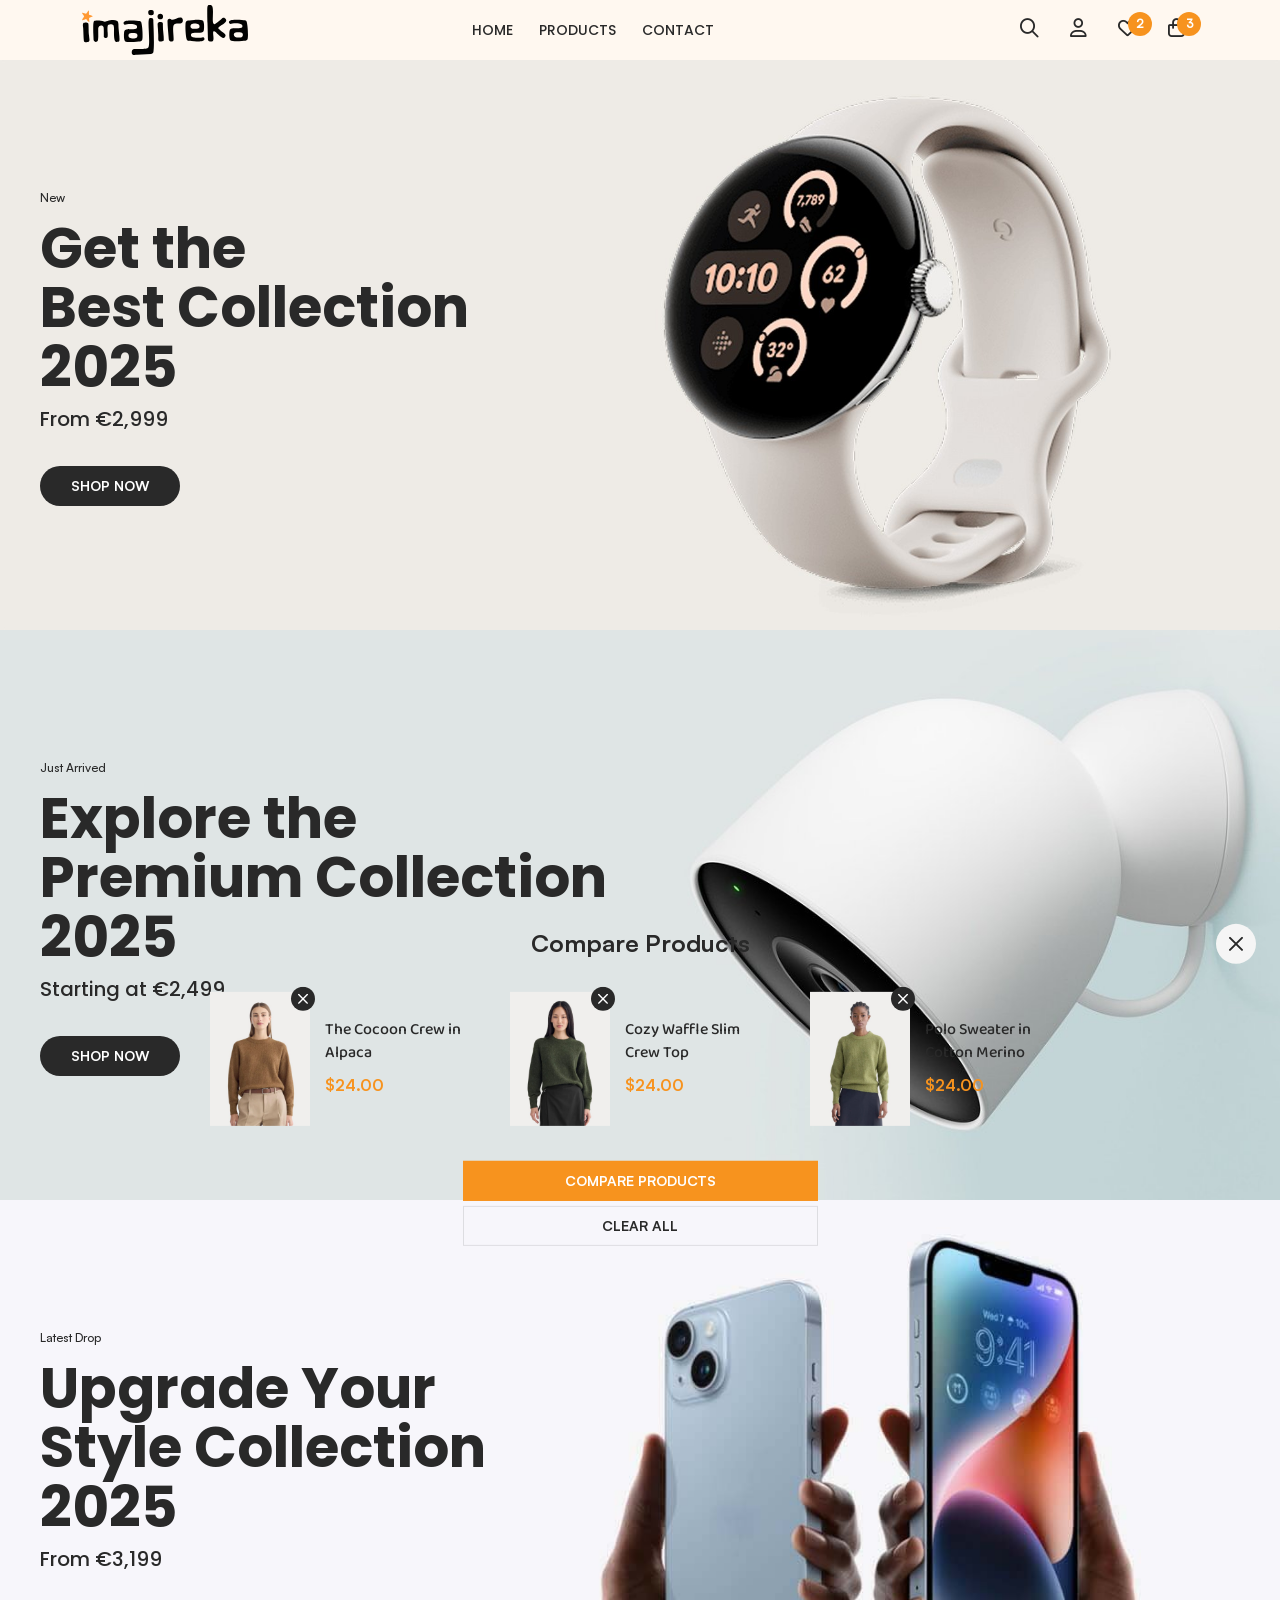
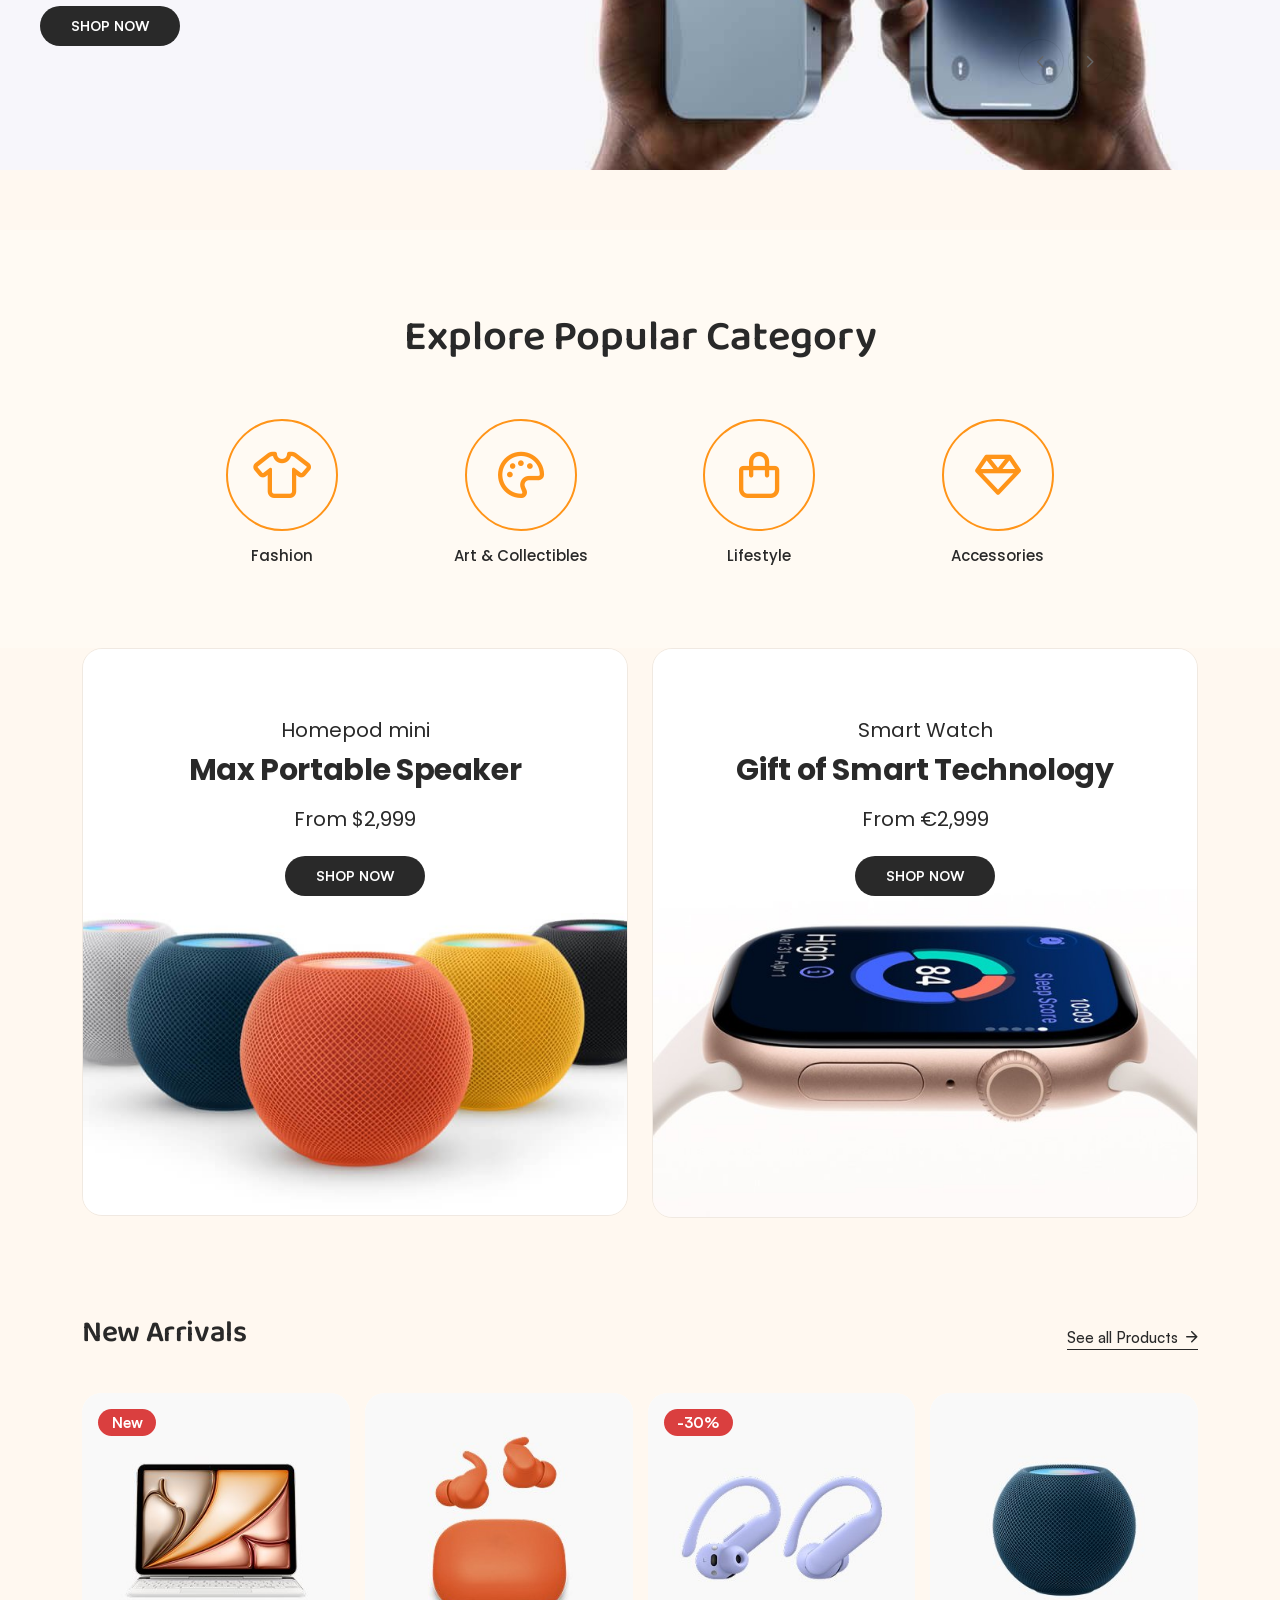
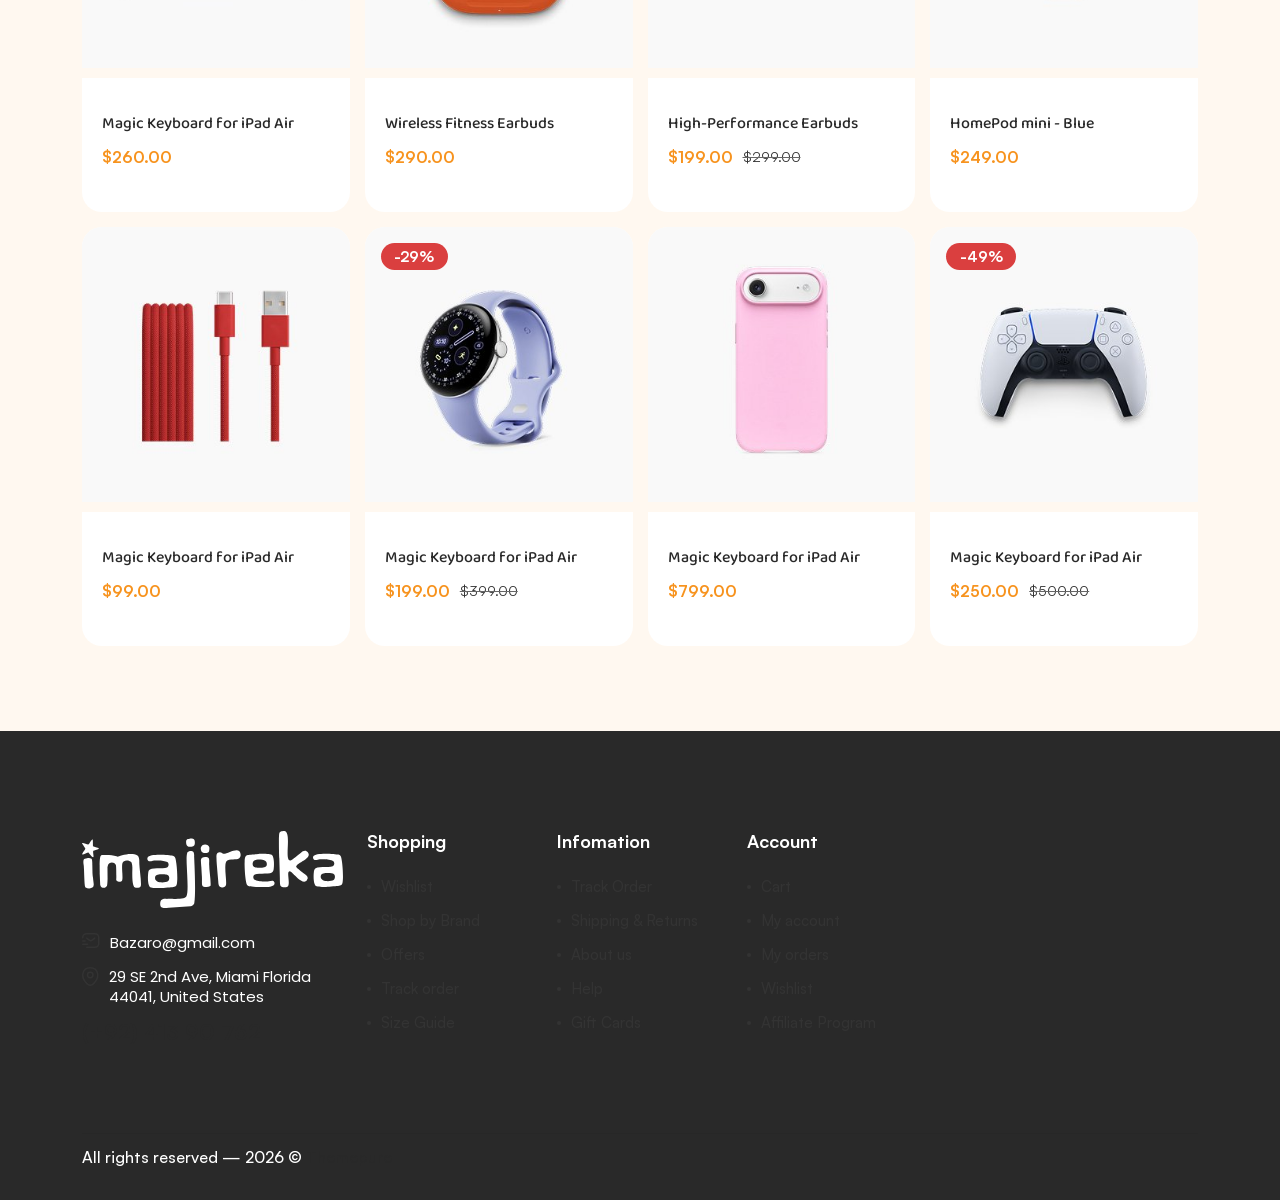
==== merchandise/index.html @ 9a878afe "first commit" ====
<!doctype html>

<!doctype html>

<html class="no-js" lang="zxx">
  <head>
    <meta charset="utf-8" />
    <meta content="ie=edge" http-equiv="x-ua-compatible" />
    <title>Imajireka Merch</title>
    <meta content="" name="description" />
    <meta content="width=device-width, initial-scale=1" name="viewport" />
    <link href="https://fonts.googleapis.com" rel="preconnect" />
    <link crossorigin="" href="https://fonts.gstatic.com" rel="preconnect" />
    <link
      href="https://fonts.googleapis.com/css2?family=Baloo+2:wght@400;500;600;700;800&amp;family=Poppins:wght@400;500;600;700&amp;display=swap"
      rel="stylesheet"
    />
    <!-- Place favicon.ico in the root directory -->
    <link
      href="images/Imajireka Logo Bulat.png"
      rel="shortcut icon"
      type="image/x-icon"
    />
    <!-- CSS here -->
    <link href="css/bootstrap.css" rel="stylesheet" />
    <link href="css/animate.css" rel="stylesheet" />
    <link href="css/nice-select.css" rel="stylesheet" />
    <link href="css/custom-animation.css" rel="stylesheet" />
    <link href="css/swiper-bundle.css" rel="stylesheet" />
    <link href="css/magnific-popup.css" rel="stylesheet" />
    <link href="css/font-awesome-pro.css" rel="stylesheet" />
    <link href="css/spacing.css" rel="stylesheet" />
    <link href="css/main.css" rel="stylesheet" />
    <link href="css/imajireka-header.css" rel="stylesheet" />
  </head>
  <body>
    <!-- pre loader area start -->
    <!-- pre loader area end -->
    <!-- back to top start -->
    <div class="progress-wrap">
      <svg
        class="progress-circle svg-content"
        height="100%"
        viewbox="-1 -1 102 102"
        width="100%"
      >
        <path d="M50,1 a49,49 0 0,1 0,98 a49,49 0 0,1 0,-98"></path>
      </svg>
    </div>
    <!-- back to top end -->
    <!-- search area -->
    <div class="aq-search-wrap aq-search-area">
      <div class="aq-search-close">
        <svg
          fill="none"
          height="14"
          viewbox="0 0 14 14"
          width="14"
          xmlns="http://www.w3.org/2000/svg"
        >
          <path
            d="M12.75 0.75L0.75 12.75M0.75 0.75L12.75 12.75"
            stroke="currentcolor"
            stroke-linecap="round"
            stroke-linejoin="round"
            stroke-width="1.5"
          ></path>
        </svg>
      </div>
      <div class="aq-search-inner-wrap">
        <div class="container">
          <div class="row">
            <div class="col-xl-12">
              <div class="aq-search-input p-relative mb-60">
                <input placeholder="What are you looking for?" type="text" />
                <button class="aq-search-input-btn" type="submit">
                  <svg
                    fill="none"
                    height="18"
                    viewbox="0 0 18 18"
                    width="18"
                    xmlns="http://www.w3.org/2000/svg"
                  >
                    <path
                      d="M13.6792 12.6197C13.3863 12.3268 12.9114 12.3268 12.6185 12.6197C12.3256 12.9126 12.3256 13.3875 12.6185 13.6804L13.1489 13.15L13.6792 12.6197ZM13.1489 13.15L12.6185 13.6804L16.2185 17.2803L16.7489 16.75L17.2792 16.2197L13.6792 12.6197L13.1489 13.15ZM15.1499 7.94997H15.8999C15.8999 3.55932 12.3406 0 7.94997 0V0.75V1.5C11.5122 1.5 14.3999 4.38775 14.3999 7.94997H15.1499ZM7.94997 0.75V0C3.55932 0 0 3.55932 0 7.94997H0.75H1.5C1.5 4.38775 4.38775 1.5 7.94997 1.5V0.75ZM0.75 7.94997H0C0 12.3406 3.55932 15.8999 7.94997 15.8999V15.1499V14.3999C4.38775 14.3999 1.5 11.5122 1.5 7.94997H0.75ZM7.94997 15.1499V15.8999C12.3406 15.8999 15.8999 12.3406 15.8999 7.94997H15.1499H14.3999C14.3999 11.5122 11.5122 14.3999 7.94997 14.3999V15.1499Z"
                      fill="currentcolor"
                    ></path>
                  </svg>
                </button>
              </div>
            </div>
          </div>
          <div class="row">
            <div class="col-xl-3">
              <div class="aq-search-cat-wrap mb-30">
                <h4 class="aq-search-cat-title mb-35">Popular Searches</h4>
                <div class="aq-search-cat">
                  <a href="categories.html">Top</a>
                  <a href="categories.html">Dresses</a>
                  <a href="categories.html">Shoes</a>
                  <a href="categories.html">Accessories</a>
                </div>
              </div>
            </div>
            <div class="col-xl-9">
              <div class="aq-search-product mb-30">
                <h4 class="aq-search-cat-title mb-35">
                  Recently Viewed Products
                </h4>
                <div
                  class="row row-cols-xl-4 row-cols-lg-4 row-cols-md-2 row-cols-sm-2 row-cols-1"
                >
                  <div class="col">
                    <div
                      class="aq-product-item aq-product-main mb-40"
                      data-lazy="true"
                    >
                      <div
                        class="aq-product-thumb aq-img-hover-wrap p-relative mb-10"
                      >
                        <a href="product-details-default.html">
                          <img
                            alt=""
                            class="lazyload aq-product-img"
                            src="images/product-1_1.jpg"
                          />
                          <img
                            alt=""
                            class="aq-img-hover lazyload"
                            src="images/product-hover_1.jpg"
                          />
                        </a>
                      </div>
                      <div class="aq-product-content">
                        <span class="aqf-product-3-category">Jackets</span>
                        <h4 class="aq-product-title mb-5">
                          <a href="product-details-default.html"
                            >Katrina - Chic Comfy Pair</a
                          >
                        </h4>
                        <div class="aq-product-price">
                          <ins
                            ><span class="aq-product-new-price"
                              >$24.00</span
                            ></ins
                          >
                        </div>
                      </div>
                    </div>
                  </div>
                  <div class="col">
                    <div
                      class="aq-product-item aq-product-main mb-40"
                      data-lazy="true"
                    >
                      <div
                        class="aq-product-thumb aq-img-hover-wrap p-relative mb-10"
                      >
                        <div class="aq-product-badge">
                          <span class="clr-sale">-5%</span>
                        </div>
                        <a href="product-details-default.html">
                          <img
                            alt=""
                            class="lazyload aq-product-img"
                            src="images/product-1.jpg"
                          />
                          <img
                            alt=""
                            class="aq-img-hover lazyload"
                            src="images/product-hover.jpg"
                          />
                        </a>
                      </div>
                      <div class="aq-product-content">
                        <span class="aqf-product-3-category">Sunglasses</span>
                        <h4 class="aq-product-title mb-5">
                          <a href="product-details-default.html"
                            >Ray-Ban Round Fleck</a
                          >
                        </h4>
                        <div class="aq-product-price">
                          <ins
                            ><span class="aq-product-new-price"
                              >$42.00</span
                            ></ins
                          >
                        </div>
                      </div>
                    </div>
                  </div>
                  <div class="col">
                    <div
                      class="aq-product-item aq-product-main mb-40"
                      data-lazy="true"
                    >
                      <div
                        class="aq-product-thumb aq-img-hover-wrap p-relative mb-10"
                      >
                        <a href="product-details-default.html">
                          <img
                            alt=""
                            class="lazyload aq-product-img"
                            src="images/product-1_2.jpg"
                          />
                          <img
                            alt=""
                            class="aq-img-hover lazyload"
                            src="images/product-hover_2.jpg"
                          />
                        </a>
                      </div>
                      <div class="aq-product-content">
                        <span class="aqf-product-3-category">T-Shirt</span>
                        <h4 class="aq-product-title mb-5">
                          <a href="product-details-default.html"
                            >Rib Knit Polo Shirt</a
                          >
                        </h4>
                        <div class="aq-product-price">
                          <ins
                            ><span class="aq-product-new-price"
                              >$30.00</span
                            ></ins
                          >
                        </div>
                      </div>
                    </div>
                  </div>
                  <div class="col">
                    <div
                      class="aq-product-item aq-product-main mb-40"
                      data-lazy="true"
                    >
                      <div
                        class="aq-product-thumb aq-img-hover-wrap p-relative mb-10"
                      >
                        <div class="aq-product-badge">
                          <span class="clr-new">New</span>
                        </div>
                        <a href="product-details-default.html">
                          <img
                            alt=""
                            class="lazyload aq-product-img"
                            src="images/product-1_3.jpg"
                          />
                          <img
                            alt=""
                            class="aq-img-hover lazyload"
                            src="images/product-hover_3.jpg"
                          />
                        </a>
                      </div>
                      <div class="aq-product-content">
                        <span class="aqf-product-3-category">Shoes</span>
                        <h4 class="aq-product-title mb-5">
                          <a href="product-details-default.html"
                            >Old Money Suede Loafers</a
                          >
                        </h4>
                        <div class="aq-product-price">
                          <ins
                            ><span class="aq-product-new-price"
                              >$44.00</span
                            ></ins
                          >
                        </div>
                      </div>
                    </div>
                  </div>
                </div>
              </div>
            </div>
          </div>
        </div>
      </div>
    </div>
    <!-- search area -->
    <!-- Cartmini area -->
    <div
      class="aq-cartmini-area aq-cartmini-active d-flex flex-column justify-content-between"
    >
      <div class="aq-cartmini-header">
        <i
          class="aq-cartmini-close aq-cartmini-close-icon fa-regular fa-xmark"
        ></i>
        <h4 class="aq-cartmini-title">Shopping Cart</h4>
        <div class="aq-cartmini-shiping">
          <div class="aq-cartmini-shiping-message">
            <p>Buy <b>$99.00</b> more to enjoy <b>Free Shipping</b></p>
          </div>
          <div class="aq-progress-bar">
            <div style="width: 50%">
              <div class="progress-car">
                <svg
                  fill="none"
                  height="16"
                  viewbox="0 0 19 16"
                  width="19"
                  xmlns="http://www.w3.org/2000/svg"
                >
                  <path
                    d="M18.1509 6.77558H18.8009C18.8009 6.668 18.7742 6.5621 18.7232 6.46738L18.1509 6.77558ZM9.77434 0.778871L9.9752 0.160685L9.9752 0.160684L9.77434 0.778871ZM11.4597 2.46428L10.8416 2.66514L10.8416 2.66514L11.4597 2.46428ZM11.6739 5.56632L11.0557 5.76718L11.0557 5.76718L11.6739 5.56632ZM12.7975 6.68992L12.5966 7.30811L12.5966 7.30811L12.7975 6.68992ZM3.24311 13.5259C3.60165 13.5437 3.90679 13.2676 3.92466 12.909C3.94254 12.5505 3.66637 12.2453 3.30783 12.2275L3.27547 12.8767L3.24311 13.5259ZM1.29111 12.26L0.831495 12.7197L0.831495 12.7197L1.29111 12.26ZM6.77553 12.2508C6.41654 12.2508 6.12555 12.5418 6.12558 12.9008C6.12561 13.2598 6.41664 13.5508 6.77563 13.5508L6.77558 12.9008L6.77553 12.2508ZM15.4935 12.2275C15.1349 12.2453 14.8588 12.5505 14.8767 12.909C14.8945 13.2676 15.1997 13.5437 15.5582 13.5259L15.5258 12.8767L15.4935 12.2275ZM0.650391 0.000390649C0.291406 0.000390649 0.000390649 0.291406 0.000390649 0.650391C0.000390649 1.00938 0.291406 1.30039 0.650391 1.30039V0.650391V0.000390649ZM1.32369 10.2433C1.30582 9.88478 1.00068 9.60862 0.642138 9.62649C0.283598 9.64436 0.00743206 9.9495 0.0253041 10.308L0.674498 10.2757L1.32369 10.2433ZM0.650569 3.5004C0.291584 3.5004 0.000568669 3.79142 0.000568669 4.1504C0.000568669 4.50939 0.291584 4.8004 0.650569 4.8004V4.1504V3.5004ZM5.90073 4.8004C6.25971 4.8004 6.55073 4.50939 6.55073 4.1504C6.55073 3.79142 6.25971 3.5004 5.90073 3.5004V4.1504V4.8004ZM0.650569 6.12516C0.291584 6.12516 0.000568669 6.41618 0.000568669 6.77516C0.000568669 7.13415 0.291584 7.42516 0.650569 7.42516V6.77516V6.12516ZM4.15068 7.42516C4.50966 7.42516 4.80068 7.13415 4.80068 6.77516C4.80068 6.41618 4.50966 6.12516 4.15068 6.12516V6.77516V7.42516ZM11.5881 1.7504C11.2291 1.7504 10.9381 2.04142 10.9381 2.4004C10.9381 2.75939 11.2291 3.0504 11.5881 3.0504V2.4004V1.7504ZM17.0339 4.70128L16.4616 5.00945L16.4616 5.00948L17.0339 4.70128ZM15.6101 2.70991L15.9434 2.15187L15.9434 2.15187L15.6101 2.70991ZM15.5265 12.9003H14.8765C14.8765 13.5079 14.3839 14.0004 13.7764 14.0004V14.6504V15.3004C15.1019 15.3004 16.1765 14.2259 16.1765 12.9003H15.5265ZM13.7764 14.6504V14.0004C13.1689 14.0004 12.6763 13.5079 12.6763 12.9003H12.0263H11.3763C11.3763 14.2259 12.4509 15.3004 13.7764 15.3004V14.6504ZM12.0263 12.9003H12.6763C12.6763 12.2928 13.1689 11.8003 13.7764 11.8003V11.1503V10.5003C12.4509 10.5003 11.3763 11.5748 11.3763 12.9003H12.0263ZM13.7764 11.1503V11.8003C14.3839 11.8003 14.8765 12.2928 14.8765 12.9003H15.5265H16.1765C16.1765 11.5748 15.1019 10.5003 13.7764 10.5003V11.1503ZM6.77665 12.9005H6.12665C6.12665 13.508 5.63414 14.0005 5.0266 14.0005V14.6505V15.3005C6.35211 15.3005 7.42665 14.226 7.42665 12.9005H6.77665ZM5.0266 14.6505V14.0005C4.41906 14.0005 3.92655 13.508 3.92655 12.9005H3.27655H2.62655C2.62655 14.226 3.70109 15.3005 5.0266 15.3005V14.6505ZM3.27655 12.9005H3.92655C3.92655 12.2929 4.41906 11.8004 5.0266 11.8004V11.1504V10.5004C3.70109 10.5004 2.62655 11.5749 2.62655 12.9005H3.27655ZM5.0266 11.1504V11.8004C5.63414 11.8004 6.12665 12.2929 6.12665 12.9005H6.77665H7.42665C7.42665 11.5749 6.35211 10.5004 5.0266 10.5004V11.1504ZM18.1509 6.77558H17.5009V8.52563H18.1509H18.8009V6.77558H18.1509ZM14.0383 6.77558V7.42558H18.1509V6.77558V6.12558H14.0383V6.77558ZM18.1509 8.52563H17.5009C17.5009 9.57523 17.4995 10.297 17.4266 10.8394C17.3562 11.363 17.23 11.621 17.0506 11.8004L17.5102 12.26L17.9698 12.7197C18.4311 12.2584 18.6253 11.6804 18.715 11.0126C18.8023 10.3635 18.8009 9.53848 18.8009 8.52563H18.1509ZM7.91311 0.650391V1.30039C8.94091 1.30039 9.30065 1.30841 9.57348 1.39706L9.77434 0.778871L9.9752 0.160684C9.45718 -0.00762862 8.83972 0.000390649 7.91311 0.000390649V0.650391ZM11.5882 4.3255H12.2382C12.2382 3.39889 12.2462 2.78143 12.0779 2.26341L11.4597 2.46428L10.8416 2.66514C10.9302 2.93797 10.9382 3.29771 10.9382 4.3255H11.5882ZM9.77434 0.778871L9.57348 1.39706C10.1748 1.59243 10.6462 2.06385 10.8416 2.66514L11.4597 2.46428L12.0779 2.26342C11.754 1.26636 10.9723 0.484649 9.9752 0.160685L9.77434 0.778871ZM11.5882 4.3255H10.9382C10.9382 4.92638 10.9302 5.38097 11.0557 5.76718L11.6739 5.56632L12.2921 5.36546C12.2462 5.22444 12.2382 5.02756 12.2382 4.3255H11.5882ZM14.0383 6.77558V6.12558C13.3362 6.12558 13.1394 6.11756 12.9983 6.07174L12.7975 6.68992L12.5966 7.30811C12.9828 7.4336 13.4374 7.42558 14.0383 7.42558V6.77558ZM11.6739 5.56632L11.0557 5.76718C11.2931 6.49785 11.866 7.0707 12.5966 7.30811L12.7975 6.68992L12.9983 6.07174C12.6634 5.96292 12.4009 5.70036 12.2921 5.36546L11.6739 5.56632ZM3.27547 12.8767L3.30783 12.2275C2.36654 12.1805 1.9913 12.041 1.75073 11.8004L1.29111 12.26L0.831495 12.7197C1.44298 13.3311 2.26508 13.4771 3.24311 13.5259L3.27547 12.8767ZM12.0263 12.9003L12.0263 12.2503L6.77553 12.2508L6.77558 12.9008L6.77563 13.5508L12.0264 13.5503L12.0263 12.9003ZM15.5258 12.8767L15.5582 13.5259C16.5362 13.4771 17.3583 13.3311 17.9698 12.7197L17.5102 12.26L17.0506 11.8004C16.81 12.041 16.4348 12.1805 15.4935 12.2275L15.5258 12.8767ZM0.650391 0.650391V1.30039H7.91311V0.650391V0.000390649H0.650391V0.650391ZM0.674498 10.2757L0.0253041 10.308C0.0740557 11.2861 0.220013 12.1082 0.831495 12.7197L1.29111 12.26L1.75073 11.8004C1.51017 11.5599 1.37061 11.1846 1.32369 10.2433L0.674498 10.2757ZM0.650569 4.1504V4.8004H5.90073V4.1504V3.5004H0.650569V4.1504ZM0.650569 6.77516V7.42516H4.15068V6.77516V6.12516H0.650569V6.77516ZM11.5881 2.4004V3.0504H13.1817V2.4004V1.7504H11.5881V2.4004ZM17.0339 4.70128L16.4616 5.00948L17.5786 7.08377L18.1509 6.77558L18.7232 6.46738L17.6062 4.39309L17.0339 4.70128ZM13.1817 2.4004V3.0504C13.8314 3.0504 14.2708 3.05116 14.6138 3.0858C14.9422 3.11896 15.1281 3.17913 15.2768 3.26794L15.6101 2.70991L15.9434 2.15187C15.5739 1.93117 15.1823 1.83659 14.7444 1.79238C14.3211 1.74964 13.8054 1.7504 13.1817 1.7504V2.4004ZM17.0339 4.70128L17.6062 4.39312C17.3105 3.84393 17.0666 3.3895 16.8283 3.03709C16.5818 2.67251 16.3129 2.37257 15.9434 2.15187L15.6101 2.70991L15.2768 3.26794C15.4254 3.35675 15.5665 3.49187 15.7514 3.7653C15.9445 4.05088 16.1535 4.43739 16.4616 5.00945L17.0339 4.70128Z"
                    fill="currentcolor"
                    fill-opacity="0.8"
                  ></path>
                </svg>
              </div>
            </div>
          </div>
        </div>
      </div>
      <div class="aq-cartmini-body">
        <div
          class="aq-cartmini-product-item mb-15 item-delete d-flex align-items-center"
        >
          <div class="aq-cartmini-product-thumbnail">
            <a href="product-details-default.html">
              <img alt="" src="images/front-img-1.jpg" />
            </a>
          </div>
          <div class="aq-cartmini-product-summary">
            <h4 class="aq-product-title">
              <a href="product-details-default.html"
                >Ribbed Tank Top - Orange</a
              >
            </h4>
            <span class="aq-cartmini-product-size"><label>Size:</label> M</span>
            <span class="aq-cartmini-product-price">$18.00</span>
            <div class="aq-product-details-quantity d-flex align-items-center">
              <div class="aq-product-quantity">
                <span class="aq-cart-minus">
                  <svg
                    fill="none"
                    height="2"
                    viewbox="0 0 11 2"
                    width="11"
                    xmlns="http://www.w3.org/2000/svg"
                  >
                    <path
                      d="M1 1H10"
                      stroke="currentColor"
                      stroke-linecap="round"
                      stroke-linejoin="round"
                      stroke-width="1.5"
                    ></path>
                  </svg>
                </span>
                <input class="aq-cart-input" type="text" value="1" />
                <span class="aq-cart-plus">
                  <svg
                    fill="none"
                    height="12"
                    viewbox="0 0 11 12"
                    width="11"
                    xmlns="http://www.w3.org/2000/svg"
                  >
                    <path
                      d="M1 6H10"
                      stroke="currentColor"
                      stroke-linecap="round"
                      stroke-linejoin="round"
                      stroke-width="1.5"
                    ></path>
                    <path
                      d="M5.5 10.5V1.5"
                      stroke="currentColor"
                      stroke-linecap="round"
                      stroke-linejoin="round"
                      stroke-width="1.5"
                    ></path>
                  </svg>
                </span>
              </div>
              <button class="aq-line-anim aq-cartmini-remove aq-remove">
                Remove
              </button>
            </div>
          </div>
        </div>
        <div
          class="aq-cartmini-product-item mb-15 item-delete d-flex align-items-center"
        >
          <div class="aq-cartmini-product-thumbnail">
            <a href="product-details-default.html">
              <img alt="" src="images/front-img-2.jpg" />
            </a>
          </div>
          <div class="aq-cartmini-product-summary">
            <h4 class="aq-product-title">
              <a href="product-details-default.html"
                >Slim-Fit Crew in Cozy Waffle</a
              >
            </h4>
            <span class="aq-cartmini-product-size"
              ><label>Size:</label> XL</span
            >
            <span class="aq-cartmini-product-price">$24.00</span>
            <div class="aq-product-details-quantity d-flex align-items-center">
              <div class="aq-product-quantity">
                <span class="aq-cart-minus">
                  <svg
                    fill="none"
                    height="2"
                    viewbox="0 0 11 2"
                    width="11"
                    xmlns="http://www.w3.org/2000/svg"
                  >
                    <path
                      d="M1 1H10"
                      stroke="currentColor"
                      stroke-linecap="round"
                      stroke-linejoin="round"
                      stroke-width="1.5"
                    ></path>
                  </svg>
                </span>
                <input class="aq-cart-input" type="text" value="1" />
                <span class="aq-cart-plus">
                  <svg
                    fill="none"
                    height="12"
                    viewbox="0 0 11 12"
                    width="11"
                    xmlns="http://www.w3.org/2000/svg"
                  >
                    <path
                      d="M1 6H10"
                      stroke="currentColor"
                      stroke-linecap="round"
                      stroke-linejoin="round"
                      stroke-width="1.5"
                    ></path>
                    <path
                      d="M5.5 10.5V1.5"
                      stroke="currentColor"
                      stroke-linecap="round"
                      stroke-linejoin="round"
                      stroke-width="1.5"
                    ></path>
                  </svg>
                </span>
              </div>
              <button class="aq-line-anim aq-cartmini-remove aq-remove">
                Remove
              </button>
            </div>
          </div>
        </div>
        <div
          class="aq-cartmini-product-item mb-15 item-delete d-flex align-items-center"
        >
          <div class="aq-cartmini-product-thumbnail">
            <a href="product-details-default.html">
              <img alt="" src="images/front-img-3.jpg" />
            </a>
          </div>
          <div class="aq-cartmini-product-summary">
            <h4 class="aq-product-title">
              <a href="product-details-default.html"
                >The Essential Organic Crew</a
              >
            </h4>
            <span class="aq-cartmini-product-size"><label>Size:</label> L</span>
            <span class="aq-cartmini-product-price">$17.00</span>
            <div class="aq-product-details-quantity d-flex align-items-center">
              <div class="aq-product-quantity">
                <span class="aq-cart-minus">
                  <svg
                    fill="none"
                    height="2"
                    viewbox="0 0 11 2"
                    width="11"
                    xmlns="http://www.w3.org/2000/svg"
                  >
                    <path
                      d="M1 1H10"
                      stroke="currentColor"
                      stroke-linecap="round"
                      stroke-linejoin="round"
                      stroke-width="1.5"
                    ></path>
                  </svg>
                </span>
                <input class="aq-cart-input" type="text" value="1" />
                <span class="aq-cart-plus">
                  <svg
                    fill="none"
                    height="12"
                    viewbox="0 0 11 12"
                    width="11"
                    xmlns="http://www.w3.org/2000/svg"
                  >
                    <path
                      d="M1 6H10"
                      stroke="currentColor"
                      stroke-linecap="round"
                      stroke-linejoin="round"
                      stroke-width="1.5"
                    ></path>
                    <path
                      d="M5.5 10.5V1.5"
                      stroke="currentColor"
                      stroke-linecap="round"
                      stroke-linejoin="round"
                      stroke-width="1.5"
                    ></path>
                  </svg>
                </span>
              </div>
              <button class="aq-line-anim aq-cartmini-remove aq-remove">
                Remove
              </button>
            </div>
          </div>
        </div>
        <div class="cartmini-empty text-center d-none">
          <img alt="" src="images/empty-cart.png" />
          <p>Your Cart is empty</p>
          <a class="aq-btn-black border-btn" href="product-default.html"
            >Go to Shop</a
          >
        </div>
      </div>
      <div class="aq-cartmini-footer">
        <div class="aq-cartmini-btn-wrap">
          <button class="aq-cartmini-btn aq-note-btn aq-tooltip-top">
            <span>
              <svg
                fill="none"
                height="16"
                viewbox="0 0 15 16"
                width="15"
                xmlns="http://www.w3.org/2000/svg"
              >
                <path
                  d="M4.24818 0.75V2.85M9.85182 0.75V2.85M4.24818 7.05H9.84818M4.24818 10.5482H7.04818M13.35 5.3V11.25C13.35 13.35 12.3 14.75 9.85 14.75H4.25C1.8 14.75 0.75 13.35 0.75 11.25V5.3C0.75 3.2 1.8 1.8 4.25 1.8H9.85C12.3 1.8 13.35 3.2 13.35 5.3Z"
                  stroke="currentcolor"
                  stroke-linecap="round"
                  stroke-linejoin="round"
                  stroke-miterlimit="10"
                  stroke-width="1.5"
                ></path>
              </svg>
            </span>
            <span>Note</span>
            <span class="aq-tooltip-item">Add note for seller</span>
          </button>
          <button class="aq-cartmini-btn aq-coupon-btn aq-tooltip-top">
            <span>
              <svg
                fill="none"
                height="14"
                viewbox="0 0 17 14"
                width="17"
                xmlns="http://www.w3.org/2000/svg"
              >
                <path
                  d="M6.25 9.0625L10.75 4.5625M10.7446 9.0625H10.7536M6.24588 4.9375H6.25262M14.125 7.375C14.125 6.34 14.965 5.5 16 5.5V4.75C16 1.75 15.25 1 12.25 1H4.75C1.75 1 1 1.75 1 4.75V5.125C2.035 5.125 2.875 5.965 2.875 7C2.875 8.035 2.035 8.875 1 8.875V9.25C1 12.25 1.75 13 4.75 13H12.25C15.25 13 16 12.25 16 9.25C14.965 9.25 14.125 8.41 14.125 7.375Z"
                  stroke="currentcolor"
                  stroke-linecap="round"
                  stroke-linejoin="round"
                  stroke-width="2"
                ></path>
              </svg>
            </span>
            <span>Coupon</span>
            <span class="aq-tooltip-item">Add a discount code</span>
          </button>
          <button class="aq-cartmini-btn aq-shipping-btn aq-tooltip-top">
            <span>
              <svg
                fill="none"
                height="14"
                viewbox="0 0 17 14"
                width="17"
                xmlns="http://www.w3.org/2000/svg"
              >
                <path
                  d="M15.6508 5.90014H16.3008C16.3008 5.79256 16.2741 5.68666 16.2231 5.59195L15.6508 5.90014ZM15.1017 10.6011L14.642 10.1414L14.642 10.1414L15.1017 10.6011ZM8.47092 0.76015L8.67178 0.141963L8.67178 0.141962L8.47092 0.76015ZM9.91555 2.20477L9.29736 2.40563L9.29736 2.40563L9.91555 2.20477ZM10.0991 4.86364L9.48091 5.0645L9.48091 5.06451L10.0991 4.86364ZM11.0622 5.82672L10.8613 6.44491L10.8613 6.44491L11.0622 5.82672ZM2.8681 11.7788C3.22664 11.7967 3.53178 11.5205 3.54965 11.162C3.56752 10.8034 3.29136 10.4983 2.93282 10.4804L2.90046 11.1296L2.8681 11.7788ZM1.19958 10.6011L0.739965 11.0607L0.739965 11.0607L1.19958 10.6011ZM13.3684 10.4804C13.0099 10.4983 12.7337 10.8034 12.7516 11.162C12.7695 11.5205 13.0746 11.7967 13.4331 11.7788L13.4008 11.1296L13.3684 10.4804ZM0.650391 2.44379e-05C0.291406 2.44379e-05 0.000390649 0.291039 0.000390649 0.650024C0.000390649 1.00901 0.291406 1.30002 0.650391 1.30002V0.650024V2.44379e-05ZM1.32025 8.86785C1.30238 8.50931 0.997234 8.23314 0.638694 8.25101C0.280154 8.26888 0.00398801 8.57403 0.0218602 8.93257L0.671054 8.90021L1.32025 8.86785ZM0.650543 3.00001C0.291558 3.00001 0.000543237 3.29102 0.000543237 3.65001C0.000543237 4.00899 0.291558 4.30001 0.650543 4.30001V3.65001V3.00001ZM5.15068 4.30001C5.50967 4.30001 5.80068 4.00899 5.80068 3.65001C5.80068 3.29102 5.50967 3.00001 5.15068 3.00001V3.65001V4.30001ZM0.650543 5.24978C0.291558 5.24978 0.000543237 5.5408 0.000543237 5.89978C0.000543237 6.25877 0.291558 6.54978 0.650543 6.54978V5.89978V5.24978ZM3.65063 6.54978C4.00962 6.54978 4.30063 6.25877 4.30063 5.89978C4.30063 5.5408 4.00962 5.24978 3.65063 5.24978V5.89978V6.54978ZM10.0255 1.50002C9.66656 1.50002 9.37554 1.79104 9.37554 2.15002C9.37554 2.50901 9.66656 2.80002 10.0255 2.80002V2.15002V1.50002ZM14.6934 4.12219L14.1211 4.43036L14.1211 4.43038L14.6934 4.12219ZM13.473 2.41531L13.8063 1.85727L13.8063 1.85727L13.473 2.41531ZM13.4013 11.1499H12.7513C12.7513 11.6194 12.3707 11.9999 11.9013 11.9999V12.6499V13.2999C13.0887 13.2999 14.0513 12.3373 14.0513 11.1499H13.4013ZM11.9013 12.6499V11.9999C11.4318 11.9999 11.0512 11.6194 11.0512 11.1499H10.4012H9.75121C9.75121 12.3373 10.7138 13.2999 11.9013 13.2999V12.6499ZM10.4012 11.1499H11.0512C11.0512 10.6804 11.4318 10.2999 11.9013 10.2999V9.64987V8.99987C10.7138 8.99987 9.75121 9.96246 9.75121 11.1499H10.4012ZM11.9013 9.64987V10.2999C12.3707 10.2999 12.7513 10.6804 12.7513 11.1499H13.4013H14.0513C14.0513 9.96246 13.0887 8.99987 11.9013 8.99987V9.64987ZM5.90147 11.15H5.25147C5.25147 11.6194 4.8709 12 4.40143 12V12.65V13.3C5.58886 13.3 6.55147 12.3374 6.55147 11.15H5.90147ZM4.40143 12.65V12C3.93195 12 3.55138 11.6194 3.55138 11.15H2.90138H2.25138C2.25138 12.3374 3.21399 13.3 4.40143 13.3V12.65ZM2.90138 11.15H3.55138C3.55138 10.6805 3.93195 10.3 4.40143 10.3V9.64996V8.99996C3.21399 8.99996 2.25138 9.96255 2.25138 11.15H2.90138ZM4.40143 9.64996V10.3C4.8709 10.3 5.25147 10.6805 5.25147 11.15H5.90147H6.55147C6.55147 9.96255 5.58886 8.99996 4.40143 8.99996V9.64996ZM15.6508 5.90014H15.0008V7.40017H15.6508H16.3008V5.90014H15.6508ZM12.1257 5.90014V6.55014H15.6508V5.90014V5.25014H12.1257V5.90014ZM15.6508 7.40017H15.0008C15.0008 8.30245 14.9995 8.91377 14.938 9.37099C14.879 9.80951 14.7757 10.0078 14.642 10.1414L15.1017 10.6011L15.5613 11.0607C15.9768 10.6452 16.1481 10.1269 16.2264 9.54421C16.3022 8.98024 16.3008 8.2657 16.3008 7.40017H15.6508ZM6.87558 0.650024V1.30002C7.76377 1.30002 8.05372 1.30804 8.27006 1.37834L8.47092 0.76015L8.67178 0.141962C8.21025 -0.00799471 7.66259 2.44379e-05 6.87558 2.44379e-05V0.650024ZM10.0257 3.80009H10.6757C10.6757 3.01309 10.6837 2.46543 10.5337 2.00391L9.91555 2.20477L9.29736 2.40563C9.36766 2.62197 9.37568 2.91191 9.37568 3.80009H10.0257ZM8.47092 0.76015L8.27006 1.37834C8.75718 1.53661 9.13909 1.91852 9.29736 2.40563L9.91555 2.20477L10.5337 2.00391C10.2469 1.12102 9.55467 0.428828 8.67178 0.141963L8.47092 0.76015ZM10.0257 3.80009H9.37568C9.37568 4.3079 9.36766 4.71596 9.48091 5.0645L10.0991 4.86364L10.7173 4.66278C10.6837 4.55942 10.6757 4.40908 10.6757 3.80009H10.0257ZM12.1257 5.90014V5.25014C11.5167 5.25014 11.3664 5.24212 11.263 5.20854L11.0622 5.82672L10.8613 6.44491C11.2099 6.55816 11.6179 6.55014 12.1257 6.55014V5.90014ZM10.0991 4.86364L9.48091 5.06451C9.69359 5.71906 10.2068 6.23223 10.8613 6.44491L11.0622 5.82672L11.263 5.20854C11.0043 5.12445 10.8014 4.92156 10.7173 4.66278L10.0991 4.86364ZM2.90046 11.1296L2.93282 10.4804C2.12862 10.4403 1.83891 10.3212 1.6592 10.1414L1.19958 10.6011L0.739965 11.0607C1.29059 11.6113 2.02716 11.7369 2.8681 11.7788L2.90046 11.1296ZM10.4012 11.1499L10.4012 10.4999L5.90146 10.5L5.90147 11.15L5.90148 11.8L10.4012 11.7999L10.4012 11.1499ZM13.4008 11.1296L13.4331 11.7788C14.2741 11.7369 15.0107 11.6113 15.5613 11.0607L15.1017 10.6011L14.642 10.1414C14.4623 10.3212 14.1726 10.4403 13.3684 10.4804L13.4008 11.1296ZM0.650391 0.650024V1.30002H6.87558V0.650024V2.44379e-05H0.650391V0.650024ZM0.671054 8.90021L0.0218602 8.93257C0.0637781 9.7735 0.189342 10.5101 0.739965 11.0607L1.19958 10.6011L1.6592 10.1414C1.4795 9.96175 1.36033 9.67204 1.32025 8.86785L0.671054 8.90021ZM0.650543 3.65001V4.30001H5.15068V3.65001V3.00001H0.650543V3.65001ZM0.650543 5.89978V6.54978H3.65063V5.89978V5.24978H0.650543V5.89978ZM10.0255 2.15002V2.80002H11.3915V2.15002V1.50002H10.0255V2.15002ZM14.6934 4.12219L14.1211 4.43038L15.0786 6.20834L15.6508 5.90014L16.2231 5.59195L15.2657 3.81399L14.6934 4.12219ZM11.3915 2.15002V2.80002C11.9503 2.80002 12.3214 2.80078 12.6097 2.82989C12.8834 2.85753 13.028 2.90664 13.1397 2.97335L13.473 2.41531L13.8063 1.85727C13.4738 1.65869 13.1234 1.57516 12.7403 1.53647C12.3718 1.49926 11.9243 1.50002 11.3915 1.50002V2.15002ZM14.6934 4.12219L15.2657 3.81402C15.0131 3.34493 14.8016 2.95057 14.5941 2.64373C14.3784 2.32473 14.1388 2.05586 13.8063 1.85727L13.473 2.41531L13.1397 2.97335C13.2513 3.04005 13.3631 3.14409 13.5172 3.37194C13.6795 3.61195 13.8562 3.93839 14.1211 4.43036L14.6934 4.12219Z"
                  fill="currentcolor"
                ></path>
              </svg>
            </span>
            <span>Shipping</span>
            <span class="aq-tooltip-item">Add a discount code</span>
          </button>
        </div>
        <div
          class="aq-cartmini-total d-flex justify-content-between align-items-center"
        >
          <span class="aq-cartmini-total-title">Subtotal</span>
          <span class="aq-cartmini-total-value">$49.99 USD</span>
        </div>
        <div class="aq-cartmini-main-btn d-flex justify-content-between">
          <a class="aq-btn-black btn-red-bg text-center w-100" href="#"
            >View Cart</a
          >
          <a class="aq-btn-black text-center border-btn w-100" href="#"
            >Checkout</a
          >
        </div>
        <div class="aq-cartmini-tools-box note-active">
          <h4 class="aq-cartmini-tools-text mb-10">
            <span>
              <svg
                fill="none"
                height="16"
                viewbox="0 0 15 16"
                width="15"
                xmlns="http://www.w3.org/2000/svg"
              >
                <path
                  d="M4.24818 0.75V2.85M9.85182 0.75V2.85M4.24818 7.05H9.84818M4.24818 10.5482H7.04818M13.35 5.3V11.25C13.35 13.35 12.3 14.75 9.85 14.75H4.25C1.8 14.75 0.75 13.35 0.75 11.25V5.3C0.75 3.2 1.8 1.8 4.25 1.8H9.85C12.3 1.8 13.35 3.2 13.35 5.3Z"
                  stroke="currentcolor"
                  stroke-linecap="round"
                  stroke-linejoin="round"
                  stroke-miterlimit="10"
                  stroke-width="1.5"
                ></path>
              </svg>
            </span>
            <span>Note</span>
          </h4>
          <div class="aq-cartmini-tools-field mb-10">
            <form action="#">
              <textarea
                placeholder="Add special instructions for your order..."
              ></textarea>
            </form>
          </div>
          <div class="aq-cartmini-tools-btn d-flex">
            <button
              class="aq-btn-black btn-cancel border-btn w-100 text-center"
            >
              Cancel
            </button>
            <button class="aq-btn-black btn-red-bg w-100 text-center">
              Save
            </button>
          </div>
        </div>
        <div class="aq-cartmini-tools-box coupon-active">
          <h4 class="aq-cartmini-tools-text mb-10">
            <span>
              <svg
                fill="none"
                height="14"
                viewbox="0 0 17 14"
                width="17"
                xmlns="http://www.w3.org/2000/svg"
              >
                <path
                  d="M6.25 9.0625L10.75 4.5625M10.7446 9.0625H10.7536M6.24588 4.9375H6.25262M14.125 7.375C14.125 6.34 14.965 5.5 16 5.5V4.75C16 1.75 15.25 1 12.25 1H4.75C1.75 1 1 1.75 1 4.75V5.125C2.035 5.125 2.875 5.965 2.875 7C2.875 8.035 2.035 8.875 1 8.875V9.25C1 12.25 1.75 13 4.75 13H12.25C15.25 13 16 12.25 16 9.25C14.965 9.25 14.125 8.41 14.125 7.375Z"
                  stroke="currentcolor"
                  stroke-linecap="round"
                  stroke-linejoin="round"
                  stroke-width="2"
                ></path>
              </svg>
            </span>
            <span>Add A Coupon Code</span>
          </h4>
          <div class="aq-cartmini-tools-field mb-10">
            <form action="#">
              <label>Enter Code</label>
              <input placeholder="Discount code" type="text" />
            </form>
          </div>
          <div class="aq-cartmini-tools-btn d-flex">
            <button
              class="aq-btn-black btn-cancel border-btn w-100 text-center"
            >
              Cancel
            </button>
            <button class="aq-btn-black btn-red-bg w-100 text-center">
              Save
            </button>
          </div>
        </div>
        <div class="aq-cartmini-tools-box shipping-active">
          <h4 class="aq-cartmini-tools-text mb-10">
            <span>
              <svg
                fill="none"
                height="14"
                viewbox="0 0 17 14"
                width="17"
                xmlns="http://www.w3.org/2000/svg"
              >
                <path
                  d="M15.6508 5.90014H16.3008C16.3008 5.79256 16.2741 5.68666 16.2231 5.59195L15.6508 5.90014ZM15.1017 10.6011L14.642 10.1414L14.642 10.1414L15.1017 10.6011ZM8.47092 0.76015L8.67178 0.141963L8.67178 0.141962L8.47092 0.76015ZM9.91555 2.20477L9.29736 2.40563L9.29736 2.40563L9.91555 2.20477ZM10.0991 4.86364L9.48091 5.0645L9.48091 5.06451L10.0991 4.86364ZM11.0622 5.82672L10.8613 6.44491L10.8613 6.44491L11.0622 5.82672ZM2.8681 11.7788C3.22664 11.7967 3.53178 11.5205 3.54965 11.162C3.56752 10.8034 3.29136 10.4983 2.93282 10.4804L2.90046 11.1296L2.8681 11.7788ZM1.19958 10.6011L0.739965 11.0607L0.739965 11.0607L1.19958 10.6011ZM13.3684 10.4804C13.0099 10.4983 12.7337 10.8034 12.7516 11.162C12.7695 11.5205 13.0746 11.7967 13.4331 11.7788L13.4008 11.1296L13.3684 10.4804ZM0.650391 2.44379e-05C0.291406 2.44379e-05 0.000390649 0.291039 0.000390649 0.650024C0.000390649 1.00901 0.291406 1.30002 0.650391 1.30002V0.650024V2.44379e-05ZM1.32025 8.86785C1.30238 8.50931 0.997234 8.23314 0.638694 8.25101C0.280154 8.26888 0.00398801 8.57403 0.0218602 8.93257L0.671054 8.90021L1.32025 8.86785ZM0.650543 3.00001C0.291558 3.00001 0.000543237 3.29102 0.000543237 3.65001C0.000543237 4.00899 0.291558 4.30001 0.650543 4.30001V3.65001V3.00001ZM5.15068 4.30001C5.50967 4.30001 5.80068 4.00899 5.80068 3.65001C5.80068 3.29102 5.50967 3.00001 5.15068 3.00001V3.65001V4.30001ZM0.650543 5.24978C0.291558 5.24978 0.000543237 5.5408 0.000543237 5.89978C0.000543237 6.25877 0.291558 6.54978 0.650543 6.54978V5.89978V5.24978ZM3.65063 6.54978C4.00962 6.54978 4.30063 6.25877 4.30063 5.89978C4.30063 5.5408 4.00962 5.24978 3.65063 5.24978V5.89978V6.54978ZM10.0255 1.50002C9.66656 1.50002 9.37554 1.79104 9.37554 2.15002C9.37554 2.50901 9.66656 2.80002 10.0255 2.80002V2.15002V1.50002ZM14.6934 4.12219L14.1211 4.43036L14.1211 4.43038L14.6934 4.12219ZM13.473 2.41531L13.8063 1.85727L13.8063 1.85727L13.473 2.41531ZM13.4013 11.1499H12.7513C12.7513 11.6194 12.3707 11.9999 11.9013 11.9999V12.6499V13.2999C13.0887 13.2999 14.0513 12.3373 14.0513 11.1499H13.4013ZM11.9013 12.6499V11.9999C11.4318 11.9999 11.0512 11.6194 11.0512 11.1499H10.4012H9.75121C9.75121 12.3373 10.7138 13.2999 11.9013 13.2999V12.6499ZM10.4012 11.1499H11.0512C11.0512 10.6804 11.4318 10.2999 11.9013 10.2999V9.64987V8.99987C10.7138 8.99987 9.75121 9.96246 9.75121 11.1499H10.4012ZM11.9013 9.64987V10.2999C12.3707 10.2999 12.7513 10.6804 12.7513 11.1499H13.4013H14.0513C14.0513 9.96246 13.0887 8.99987 11.9013 8.99987V9.64987ZM5.90147 11.15H5.25147C5.25147 11.6194 4.8709 12 4.40143 12V12.65V13.3C5.58886 13.3 6.55147 12.3374 6.55147 11.15H5.90147ZM4.40143 12.65V12C3.93195 12 3.55138 11.6194 3.55138 11.15H2.90138H2.25138C2.25138 12.3374 3.21399 13.3 4.40143 13.3V12.65ZM2.90138 11.15H3.55138C3.55138 10.6805 3.93195 10.3 4.40143 10.3V9.64996V8.99996C3.21399 8.99996 2.25138 9.96255 2.25138 11.15H2.90138ZM4.40143 9.64996V10.3C4.8709 10.3 5.25147 10.6805 5.25147 11.15H5.90147H6.55147C6.55147 9.96255 5.58886 8.99996 4.40143 8.99996V9.64996ZM15.6508 5.90014H15.0008V7.40017H15.6508H16.3008V5.90014H15.6508ZM12.1257 5.90014V6.55014H15.6508V5.90014V5.25014H12.1257V5.90014ZM15.6508 7.40017H15.0008C15.0008 8.30245 14.9995 8.91377 14.938 9.37099C14.879 9.80951 14.7757 10.0078 14.642 10.1414L15.1017 10.6011L15.5613 11.0607C15.9768 10.6452 16.1481 10.1269 16.2264 9.54421C16.3022 8.98024 16.3008 8.2657 16.3008 7.40017H15.6508ZM6.87558 0.650024V1.30002C7.76377 1.30002 8.05372 1.30804 8.27006 1.37834L8.47092 0.76015L8.67178 0.141962C8.21025 -0.00799471 7.66259 2.44379e-05 6.87558 2.44379e-05V0.650024ZM10.0257 3.80009H10.6757C10.6757 3.01309 10.6837 2.46543 10.5337 2.00391L9.91555 2.20477L9.29736 2.40563C9.36766 2.62197 9.37568 2.91191 9.37568 3.80009H10.0257ZM8.47092 0.76015L8.27006 1.37834C8.75718 1.53661 9.13909 1.91852 9.29736 2.40563L9.91555 2.20477L10.5337 2.00391C10.2469 1.12102 9.55467 0.428828 8.67178 0.141963L8.47092 0.76015ZM10.0257 3.80009H9.37568C9.37568 4.3079 9.36766 4.71596 9.48091 5.0645L10.0991 4.86364L10.7173 4.66278C10.6837 4.55942 10.6757 4.40908 10.6757 3.80009H10.0257ZM12.1257 5.90014V5.25014C11.5167 5.25014 11.3664 5.24212 11.263 5.20854L11.0622 5.82672L10.8613 6.44491C11.2099 6.55816 11.6179 6.55014 12.1257 6.55014V5.90014ZM10.0991 4.86364L9.48091 5.06451C9.69359 5.71906 10.2068 6.23223 10.8613 6.44491L11.0622 5.82672L11.263 5.20854C11.0043 5.12445 10.8014 4.92156 10.7173 4.66278L10.0991 4.86364ZM2.90046 11.1296L2.93282 10.4804C2.12862 10.4403 1.83891 10.3212 1.6592 10.1414L1.19958 10.6011L0.739965 11.0607C1.29059 11.6113 2.02716 11.7369 2.8681 11.7788L2.90046 11.1296ZM10.4012 11.1499L10.4012 10.4999L5.90146 10.5L5.90147 11.15L5.90148 11.8L10.4012 11.7999L10.4012 11.1499ZM13.4008 11.1296L13.4331 11.7788C14.2741 11.7369 15.0107 11.6113 15.5613 11.0607L15.1017 10.6011L14.642 10.1414C14.4623 10.3212 14.1726 10.4403 13.3684 10.4804L13.4008 11.1296ZM0.650391 0.650024V1.30002H6.87558V0.650024V2.44379e-05H0.650391V0.650024ZM0.671054 8.90021L0.0218602 8.93257C0.0637781 9.7735 0.189342 10.5101 0.739965 11.0607L1.19958 10.6011L1.6592 10.1414C1.4795 9.96175 1.36033 9.67204 1.32025 8.86785L0.671054 8.90021ZM0.650543 3.65001V4.30001H5.15068V3.65001V3.00001H0.650543V3.65001ZM0.650543 5.89978V6.54978H3.65063V5.89978V5.24978H0.650543V5.89978ZM10.0255 2.15002V2.80002H11.3915V2.15002V1.50002H10.0255V2.15002ZM14.6934 4.12219L14.1211 4.43038L15.0786 6.20834L15.6508 5.90014L16.2231 5.59195L15.2657 3.81399L14.6934 4.12219ZM11.3915 2.15002V2.80002C11.9503 2.80002 12.3214 2.80078 12.6097 2.82989C12.8834 2.85753 13.028 2.90664 13.1397 2.97335L13.473 2.41531L13.8063 1.85727C13.4738 1.65869 13.1234 1.57516 12.7403 1.53647C12.3718 1.49926 11.9243 1.50002 11.3915 1.50002V2.15002ZM14.6934 4.12219L15.2657 3.81402C15.0131 3.34493 14.8016 2.95057 14.5941 2.64373C14.3784 2.32473 14.1388 2.05586 13.8063 1.85727L13.473 2.41531L13.1397 2.97335C13.2513 3.04005 13.3631 3.14409 13.5172 3.37194C13.6795 3.61195 13.8562 3.93839 14.1211 4.43036L14.6934 4.12219Z"
                  fill="currentcolor"
                ></path>
              </svg>
            </span>
            <span>Estimate shipping rates</span>
          </h4>
          <div class="aq-cartmini-tools-field mb-10">
            <div class="aq-cartmini-select aq-select mb-10">
              <label>State / County</label>
              <select>
                <option>New York US</option>
                <option>Berlin Germany</option>
                <option>Paris France</option>
                <option>Tokiyo Japan</option>
              </select>
            </div>
            <form action="#">
              <div class="aq-cartmini-tools-input">
                <label>Postal/Zip Code</label>
                <input placeholder="17080" type="text" />
              </div>
            </form>
          </div>
          <div class="aq-cartmini-tools-btn d-flex">
            <button
              class="aq-btn-black btn-cancel border-btn w-100 text-center"
            >
              Cancel
            </button>
            <button class="aq-btn-black btn-red-bg w-100 text-center">
              Save
            </button>
          </div>
        </div>
      </div>
    </div>
    <!-- Cartmini area -->
    <!-- wishlist popup -->
    <div class="aq-wishlist-popup-wrap aq-wishlist-popup aq-wishlist-active">
      <div
        class="aq-wishlist-popup-top d-flex justify-content-between align-items-center"
      >
        <div>
          <span class="aq-wishlist-popup-name">Wishlist</span>
          <span class="aq-wishlist-popup-count">(2)</span>
        </div>
        <span class="aq-wishlist-popup-close aq-wishlist-close"
          ><i class="fa-regular fa-xmark"></i
        ></span>
      </div>
      <div class="aq-wishlist-popup-middle">
        <div
          class="aq-wishlist-popup-item d-flex justify-content-center justify-content-sm-between align-items-center"
        >
          <div class="aq-wishlist-popup-thumb-wrap d-flex align-items-center">
            <span class="aq-wishlist-popup-remove"
              ><i class="fa-regular fa-xmark"></i
            ></span>
            <div class="aq-wishlist-popup-thumb d-flex align-items-center">
              <a href="product-details-default.html">
                <img alt="" src="images/bag-1.jpg" />
              </a>
              <div class="aq-wishlist-popup-thumb-info">
                <h4 class="aq-wishlist-popup-title">
                  <a href="product-details-default.html">Mosaic Vanity Bag</a>
                </h4>
                <span class="aq-wishlist-popup-price">578.00</span>
              </div>
            </div>
          </div>
          <div class="aq-wishlist-popup-btn">
            <button class="aq-btn-black btn-red-bg btn-h-40">Add to bag</button>
          </div>
        </div>
        <div
          class="aq-wishlist-popup-item d-flex justify-content-center justify-content-sm-between align-items-center"
        >
          <div class="aq-wishlist-popup-thumb-wrap d-flex align-items-center">
            <span class="aq-wishlist-popup-remove"
              ><i class="fa-regular fa-xmark"></i
            ></span>
            <div class="aq-wishlist-popup-thumb d-flex align-items-center">
              <a href="product-details-default.html">
                <img alt="" src="images/bag-2.jpg" />
              </a>
              <div class="aq-wishlist-popup-thumb-info">
                <h4 class="aq-wishlist-popup-title">
                  <a href="product-details-default.html">Georgia Mini Bag</a>
                </h4>
                <span class="aq-wishlist-popup-price">578.00</span>
              </div>
            </div>
          </div>
          <div class="aq-wishlist-popup-btn">
            <button class="aq-btn-black btn-red-bg btn-h-40">Add to bag</button>
          </div>
        </div>
        <div
          class="aq-wishlist-popup-item d-flex justify-content-center justify-content-sm-between align-items-center"
        >
          <div class="aq-wishlist-popup-thumb-wrap d-flex align-items-center">
            <span class="aq-wishlist-popup-remove"
              ><i class="fa-regular fa-xmark"></i
            ></span>
            <div class="aq-wishlist-popup-thumb d-flex align-items-center">
              <a href="product-details-default.html">
                <img alt="" src="images/bag-3.jpg" />
              </a>
              <div class="aq-wishlist-popup-thumb-info">
                <h4 class="aq-wishlist-popup-title">
                  <a href="product-details-default.html">Osette Backpack Bag</a>
                </h4>
                <span class="aq-wishlist-popup-price">578.00</span>
              </div>
            </div>
          </div>
          <div class="aq-wishlist-popup-btn">
            <button class="aq-btn-black btn-red-bg btn-h-40">Add to bag</button>
          </div>
        </div>
      </div>
      <div
        class="aq-wishlist-popup-bottom d-flex justify-content-between align-items-center"
      >
        <a class="aq-line-anim" href="wishlist.html">Open wishlist page</a>
        <a class="aq-line-anim" href="product-default.html"
          >Continue shopping</a
        >
      </div>
      <div class="aq-wishlist-popup-text">
        <p><b>Georgia Mini Bag</b> has been added to Wishlist.</p>
      </div>
    </div>
    <!-- wishlist popup -->
    <!-- compare canvas -->
    <div
      class="aq-compare-area aq-compare-canvas aq-compare-active"
      data-bg-color="#fff"
    >
      <span class="aq-compare-canvas-close aq-compare-close">
        <svg
          fill="none"
          height="16"
          viewbox="0 0 16 16"
          width="16"
          xmlns="http://www.w3.org/2000/svg"
        >
          <path
            d="M13 1L1 13M1 1L13 13"
            stroke="currentcolor"
            stroke-linecap="round"
            stroke-linejoin="round"
            stroke-width="2"
          ></path>
        </svg>
      </span>
      <div class="container container-1550">
        <div class="row">
          <div class="col-xl-12">
            <div
              class="aq-compare-wrap all-file-delete d-flex align-items-center"
            >
              <div class="aq-compare-content">
                <h3 class="aq-compare-title mb-0">Compare Products</h3>
              </div>
              <div class="aq-compare-item-wrap d-flex align-items-center">
                <div
                  class="aq-compare-item item-delete d-flex align-items-center"
                >
                  <div class="aq-compare-thumb p-relative">
                    <img
                      alt=""
                      class="aq-product-img"
                      src="images/front-img-1.jpg"
                    />
                    <span class="aq-compare-remove aq-remove">
                      <svg
                        fill="none"
                        height="10"
                        viewbox="0 0 14 14"
                        width="10"
                        xmlns="http://www.w3.org/2000/svg"
                      >
                        <path
                          d="M13 1L1 13M1 1L13 13"
                          stroke="currentcolor"
                          stroke-linecap="round"
                          stroke-linejoin="round"
                          stroke-width="2"
                        ></path>
                      </svg>
                    </span>
                  </div>
                  <div class="aq-compare-inner-content">
                    <h4 class="aq-product-title mb-10">
                      <a href="product-details-default.html"
                        >The Cocoon Crew in Alpaca</a
                      >
                    </h4>
                    <div class="aq-product-price mb-0">
                      <span class="aq-product-new-price">$24.00</span>
                    </div>
                  </div>
                </div>
                <div
                  class="aq-compare-item item-delete d-flex align-items-center"
                >
                  <div class="aq-compare-thumb p-relative">
                    <img
                      alt=""
                      class="aq-product-img"
                      src="images/front-img-2.jpg"
                    />
                    <span class="aq-compare-remove aq-remove">
                      <svg
                        fill="none"
                        height="10"
                        viewbox="0 0 14 14"
                        width="10"
                        xmlns="http://www.w3.org/2000/svg"
                      >
                        <path
                          d="M13 1L1 13M1 1L13 13"
                          stroke="currentcolor"
                          stroke-linecap="round"
                          stroke-linejoin="round"
                          stroke-width="2"
                        ></path>
                      </svg>
                    </span>
                  </div>
                  <div class="aq-compare-inner-content">
                    <h4 class="aq-product-title mb-10">
                      <a href="product-details-default.html"
                        >Cozy Waffle Slim Crew Top</a
                      >
                    </h4>
                    <div class="aq-product-price mb-0">
                      <span class="aq-product-new-price">$24.00</span>
                    </div>
                  </div>
                </div>
                <div
                  class="aq-compare-item item-delete d-flex align-items-center"
                >
                  <div class="aq-compare-thumb p-relative">
                    <img
                      alt=""
                      class="aq-product-img"
                      src="images/front-img-3.jpg"
                    />
                    <span class="aq-compare-remove aq-remove">
                      <svg
                        fill="none"
                        height="10"
                        viewbox="0 0 14 14"
                        width="10"
                        xmlns="http://www.w3.org/2000/svg"
                      >
                        <path
                          d="M13 1L1 13M1 1L13 13"
                          stroke="currentcolor"
                          stroke-linecap="round"
                          stroke-linejoin="round"
                          stroke-width="2"
                        ></path>
                      </svg>
                    </span>
                  </div>
                  <div class="aq-compare-inner-content">
                    <h4 class="aq-product-title mb-10">
                      <a href="product-details-default.html"
                        >Polo Sweater in Cotton Merino</a
                      >
                    </h4>
                    <div class="aq-product-price mb-0">
                      <span class="aq-product-new-price">$24.00</span>
                    </div>
                  </div>
                </div>
              </div>
              <div class="aq-compare-btn-box">
                <a
                  class="aq-btn-black btn-red-bg w-100 text-center mb-5"
                  href="#"
                  >Compare Products</a
                >
                <button
                  class="aq-btn-black border-btn clear-all-file w-100 text-center"
                >
                  Clear ALL
                </button>
              </div>
            </div>
          </div>
        </div>
      </div>
    </div>
    <!-- login modal -->
    <div class="aq-login-modal-style">
      <div
        aria-hidden="true"
        aria-labelledby="exampleModalToggle"
        class="modal fade"
        id="exampleModalToggle"
        role="dialog"
        tabindex="-1"
      >
        <div class="modal-dialog modal-dialog-centered">
          <div class="modal-content">
            <button
              aria-label="Close"
              class="btn-close"
              data-bs-dismiss="modal"
              type="button"
            ></button>
            <div class="aq-login-wrapper">
              <div class="aq-login-top text-center mb-30">
                <h3 class="aq-login-title">Sign in to bazaro.</h3>
                <p>Please enter your details below to sign in.</p>
              </div>
              <div class="aq-login-option">
                <div class="aq-login-input-wrapper">
                  <div class="aq-login-input-box">
                    <label class="aq-form-label"
                      >Your Email <span>*</span></label
                    >
                    <input
                      class="aq-form-control"
                      placeholder="email@address.com"
                      type="email"
                    />
                  </div>
                  <div class="aq-login-input-box">
                    <label class="aq-form-label">Password <span>*</span></label>
                    <div class="aq-login-input p-relative">
                      <input
                        class="aq_password aq-form-control"
                        placeholder="6+ characters required"
                        type="password"
                      />
                      <div class="aq-login-input-eye password-show-toggle">
                        <span class="open-eye">
                          <svg
                            fill="none"
                            height="14"
                            viewbox="0 0 18 14"
                            width="18"
                            xmlns="http://www.w3.org/2000/svg"
                          >
                            <path
                              d="M1 6.77778C1 6.77778 3.90909 1 9 1C14.0909 1 17 6.77778 17 6.77778C17 6.77778 14.0909 12.5556 9 12.5556C3.90909 12.5556 1 6.77778 1 6.77778Z"
                              stroke="currentColor"
                              stroke-linecap="round"
                              stroke-linejoin="round"
                              stroke-width="1.2"
                            ></path>
                            <path
                              d="M9.00018 8.94466C10.2052 8.94466 11.182 7.97461 11.182 6.77799C11.182 5.58138 10.2052 4.61133 9.00018 4.61133C7.79519 4.61133 6.81836 5.58138 6.81836 6.77799C6.81836 7.97461 7.79519 8.94466 9.00018 8.94466Z"
                              stroke="currentColor"
                              stroke-linecap="round"
                              stroke-linejoin="round"
                              stroke-width="1.2"
                            ></path>
                          </svg>
                        </span>
                        <span class="close-eye">
                          <svg
                            fill="none"
                            height="18"
                            viewbox="0 0 19 18"
                            width="19"
                            xmlns="http://www.w3.org/2000/svg"
                          >
                            <path
                              d="M6.8822 11.7457C6.72311 11.7457 6.56402 11.6871 6.43842 11.5615C5.7518 10.8749 5.375 9.9622 5.375 8.99926C5.375 6.99803 6.99943 5.3736 9.00066 5.3736C9.9636 5.3736 10.8763 5.7504 11.5629 6.43701C11.6801 6.55424 11.7471 6.71333 11.7471 6.8808C11.7471 7.04827 11.6801 7.20736 11.5629 7.32459L7.32599 11.5615C7.20039 11.6871 7.0413 11.7457 6.8822 11.7457ZM9.00066 6.6296C7.69442 6.6296 6.631 7.69302 6.631 8.99926C6.631 9.41793 6.73986 9.81985 6.94082 10.1715L10.1729 6.93941C9.82125 6.73845 9.41933 6.6296 9.00066 6.6296Z"
                              fill="currentcolor"
                            ></path>
                            <path
                              d="M3.63816 14.4503C3.49582 14.4503 3.3451 14.4001 3.22787 14.2996C2.33192 13.5376 1.52808 12.5998 0.841463 11.5112C-0.0461127 10.1296 -0.0461127 7.87721 0.841463 6.48723C2.88456 3.28861 5.8571 1.44647 8.99711 1.44647C10.8393 1.44647 12.6563 2.08285 14.2472 3.28024C14.5235 3.48957 14.5821 3.88312 14.3728 4.15944C14.1635 4.43576 13.7699 4.49437 13.4936 4.28504C12.1204 3.24674 10.5629 2.70248 8.99711 2.70248C6.29252 2.70248 3.70515 4.32691 1.89651 7.16547C1.2685 8.14516 1.2685 9.85332 1.89651 10.833C2.52451 11.8127 3.24462 12.6584 4.04009 13.345C4.29966 13.5711 4.33315 13.9646 4.10707 14.2326C3.98984 14.3749 3.814 14.4503 3.63816 14.4503Z"
                              fill="currentcolor"
                              opacity="0.5"
                            ></path>
                            <path
                              d="M9.00382 16.552C7.89017 16.552 6.80163 16.3259 5.75496 15.8821C5.43678 15.7482 5.28606 15.3797 5.42003 15.0616C5.554 14.7434 5.92243 14.5927 6.24062 14.7266C7.12819 15.1034 8.05764 15.296 8.99545 15.296C11.7 15.296 14.2874 13.6716 16.0961 10.833C16.7241 9.85333 16.7241 8.14517 16.0961 7.16548C15.8365 6.75519 15.5518 6.36164 15.2503 5.99321C15.0326 5.72527 15.0745 5.33172 15.3425 5.10564C15.6104 4.88793 16.0039 4.92142 16.23 5.19775C16.5566 5.59967 16.8748 6.03508 17.1595 6.48724C18.047 7.86885 18.047 10.1213 17.1595 11.5113C15.1164 14.7099 12.1438 16.552 9.00382 16.552Z"
                              fill="currentcolor"
                              opacity="0.5"
                            ></path>
                            <path
                              d="M9.58061 12.5747C9.28754 12.5747 9.01959 12.3654 8.96098 12.0639C8.89399 11.7206 9.12007 11.3941 9.46338 11.3355C10.3845 11.168 11.1548 10.3976 11.3223 9.47657C11.3893 9.13327 11.7158 8.91556 12.0591 8.97417C12.4024 9.04116 12.6285 9.36772 12.5615 9.71103C12.2936 11.1596 11.1381 12.3068 9.69783 12.5747C9.65597 12.5663 9.62247 12.5747 9.58061 12.5747Z"
                              fill="currentcolor"
                            ></path>
                            <path
                              d="M0.625908 18.0007C0.466815 18.0007 0.307721 17.9421 0.18212 17.8165C-0.0607068 17.5736 -0.0607068 17.1717 0.18212 16.9289L6.43702 10.674C6.67984 10.4312 7.08177 10.4312 7.32459 10.674C7.56742 10.9168 7.56742 11.3188 7.32459 11.5616L1.0697 17.8165C0.944096 17.9421 0.785002 18.0007 0.625908 18.0007Z"
                              fill="currentcolor"
                            ></path>
                            <path
                              d="M11.122 7.50881C10.9629 7.50881 10.8038 7.45019 10.6782 7.32459C10.4354 7.08177 10.4354 6.67984 10.6782 6.43702L16.9331 0.182121C17.1759 -0.0607068 17.5779 -0.0607068 17.8207 0.182121C18.0635 0.424948 18.0635 0.826869 17.8207 1.0697L11.5658 7.32459C11.4402 7.45019 11.2811 7.50881 11.122 7.50881Z"
                              fill="currentcolor"
                            ></path>
                          </svg>
                        </span>
                      </div>
                    </div>
                  </div>
                </div>
                <div
                  class="aq-login-suggetions d-sm-flex align-items-center justify-content-between mb-20"
                >
                  <div class="aq-login-remeber">
                    <input
                      class="aq-form-checkbox"
                      id="remeber"
                      type="checkbox"
                    />
                    <label class="aq-form-checkbox-label" for="remeber"
                      >Remember me</label
                    >
                  </div>
                  <div class="aq-login-forgot">
                    <a
                      data-bs-target="#exampleModalToggle3"
                      data-bs-toggle="modal"
                      href="javascript:void(0);"
                      >Forgot Password?</a
                    >
                  </div>
                </div>
                <div class="aq-login-bottom-wrap mb-30">
                  <button class="aq-login-btn w-100 mb-10">Login</button>
                  <button
                    class="aq-login-btn btn-transparent w-100"
                    data-bs-target="#exampleModalToggle2"
                    data-bs-toggle="modal"
                  >
                    Create Account
                  </button>
                </div>
                <div class="aq-login-mail text-center mb-20">
                  <p>Or continue with</p>
                </div>
                <div
                  class="aq-login-social d-flex flex-wrap align-items-center justify-content-center"
                >
                  <div class="aq-login-option-item">
                    <a href="#">
                      <svg
                        fill="none"
                        height="20"
                        viewbox="0 0 20 20"
                        width="20"
                        xmlns="http://www.w3.org/2000/svg"
                      >
                        <path
                          d="M19.25 9.83876C19.25 9.04738 19.1845 8.46988 19.0427 7.871H9.82144V11.4429H15.2341C15.125 12.3306 14.5357 13.6674 13.2262 14.5657L13.2078 14.6852L16.1234 16.8987L16.3254 16.9185C18.1805 15.2395 19.25 12.769 19.25 9.83876Z"
                          fill="#4285F4"
                        ></path>
                        <path
                          d="M9.82083 19.25C12.4726 19.25 14.6994 18.3943 16.3254 16.9185L13.2262 14.5657C12.3968 15.1325 11.2831 15.5282 9.82083 15.5282C7.22363 15.5282 5.01929 13.8493 4.23351 11.5285L4.11833 11.5381L1.08667 13.8375L1.04703 13.9455C2.66208 17.0896 5.97954 19.25 9.82083 19.25Z"
                          fill="#34A853"
                        ></path>
                        <path
                          d="M4.23351 11.5285C4.02617 10.9297 3.90675 10.288 3.90675 9.62497C3.90675 8.96188 4.02674 8.32023 4.22317 7.72135L4.21768 7.59381L1.14803 5.25756L1.04759 5.30438C0.381948 6.60912 0 8.07428 0 9.62497C0 11.1757 0.381383 12.6407 1.04703 13.9455L4.23351 11.5285Z"
                          fill="#FBBC05"
                        ></path>
                        <path
                          d="M9.82088 3.72164C11.6651 3.72164 12.9091 4.50233 13.6185 5.15474L16.3903 2.5025C14.688 0.951809 12.4726 0 9.82088 0C5.97957 0 2.66266 2.16024 1.04759 5.30438L4.22317 7.72135C5.01987 5.40066 7.22367 3.72164 9.82088 3.72164Z"
                          fill="#EB4335"
                        ></path>
                      </svg>
                    </a>
                  </div>
                  <div class="aq-login-option-item">
                    <a href="#">
                      <svg
                        fill="none"
                        height="20"
                        viewbox="0 0 17 20"
                        width="17"
                        xmlns="http://www.w3.org/2000/svg"
                      >
                        <path
                          clip-rule="evenodd"
                          d="M15.4121 17.1597C15.9996 16.2597 16.2186 15.7997 16.6667 14.7897C13.361 13.5298 12.8333 8.79989 16.0991 6.98994C15.1034 5.72997 13.6995 5 12.3753 5C11.4194 5 10.7623 5.25 10.1748 5.48C9.67699 5.66999 9.22894 5.83997 8.67135 5.83997C8.07395 5.83997 7.54623 5.65 6.98865 5.45C6.38129 5.23001 5.74405 5 4.9475 5C3.46394 5 1.88081 5.90998 0.875176 7.46994C-0.53869 9.66988 -0.289768 13.7898 1.99034 17.3097C2.8068 18.5696 3.90205 19.9796 5.32587 19.9996C5.92328 20.0096 6.31159 19.8296 6.73973 19.6396C7.22762 19.4196 7.75532 19.1796 8.68131 19.1796C9.60729 19.1696 10.125 19.4196 10.6129 19.6396C11.0311 19.8296 11.4095 20.0096 11.9969 19.9996C13.4407 19.9796 14.5956 18.4196 15.4121 17.1597Z"
                          fill="#010F1C"
                          fill-rule="evenodd"
                        ></path>
                        <path
                          clip-rule="evenodd"
                          d="M12.1721 0C12.3314 1.09997 11.8833 2.18995 11.2959 2.94993C10.6686 3.76991 9.57333 4.40988 8.51791 4.36988C8.32873 3.30991 8.81661 2.21993 9.41402 1.48995C10.0811 0.689972 11.2062 0.0699982 12.1721 0Z"
                          fill="#010F1C"
                          fill-rule="evenodd"
                        ></path>
                      </svg>
                    </a>
                  </div>
                  <div class="aq-login-option-item">
                    <a href="#">
                      <svg
                        fill="none"
                        height="20"
                        viewbox="0 0 20 20"
                        width="20"
                        xmlns="http://www.w3.org/2000/svg"
                      >
                        <path
                          d="M20 10C20 4.5 15.5 0 10 0C4.5 0 0 4.5 0 10C0 15 3.625 19.125 8.375 19.875V12.875H5.875V10H8.375V7.75C8.375 5.25 9.875 3.875 12.125 3.875C13.25 3.875 14.375 4.125 14.375 4.125V6.625H13.125C11.875 6.625 11.5 7.375 11.5 8.125V10H14.25L13.75 12.875H11.375V20C16.375 19.25 20 15 20 10Z"
                          fill="#2151F9"
                        ></path>
                      </svg>
                    </a>
                  </div>
                  <div class="aq-login-option-item">
                    <a href="#">
                      <svg
                        fill="none"
                        height="15"
                        viewbox="0 0 16 15"
                        width="16"
                        xmlns="http://www.w3.org/2000/svg"
                      >
                        <path
                          clip-rule="evenodd"
                          d="M5.04202 0H0L5.97809 8.15716L0.38242 15H2.96778L7.19998 9.82455L10.958 14.9525H16L9.84822 6.55824L9.85911 6.57272L15.1559 0.0952909H12.5705L8.63704 4.90552L5.04202 0ZM2.78311 1.42858H4.35275L13.2169 13.5238H11.6472L2.78311 1.42858Z"
                          fill="#141414"
                          fill-rule="evenodd"
                        ></path>
                      </svg>
                    </a>
                  </div>
                </div>
              </div>
            </div>
          </div>
        </div>
      </div>
      <div
        aria-hidden="true"
        aria-labelledby="exampleModalToggle2"
        class="modal fade"
        id="exampleModalToggle2"
        role="dialog"
        tabindex="-1"
      >
        <div class="modal-dialog modal-dialog-centered">
          <div class="modal-content">
            <button
              aria-label="Close"
              class="btn-close"
              data-bs-dismiss="modal"
              type="button"
            ></button>
            <div class="aq-login-wrapper">
              <div class="aq-login-top text-center mb-30">
                <h3 class="aq-login-title">Create Account</h3>
                <p>Please register below to create an account.</p>
              </div>
              <div class="aq-login-option">
                <div class="aq-login-input-wrapper">
                  <div class="aq-login-input-box">
                    <label class="aq-form-label"
                      >Full Name <span>*</span></label
                    >
                    <input
                      class="aq-form-control"
                      placeholder="your name"
                      type="text"
                    />
                  </div>
                  <div class="aq-login-input-box">
                    <label class="aq-form-label"
                      >Your Email <span>*</span></label
                    >
                    <input
                      class="aq-form-control"
                      placeholder="email@address.com"
                      type="email"
                    />
                  </div>
                  <div class="aq-login-input-box">
                    <label class="aq-form-label">Password <span>*</span></label>
                    <div class="aq-login-input p-relative">
                      <input
                        class="aq_password"
                        placeholder="6+ characters required"
                        type="password"
                      />
                      <div class="aq-login-input-eye password-show-toggle">
                        <span class="open-eye">
                          <svg
                            fill="none"
                            height="14"
                            viewbox="0 0 18 14"
                            width="18"
                            xmlns="http://www.w3.org/2000/svg"
                          >
                            <path
                              d="M1 6.77778C1 6.77778 3.90909 1 9 1C14.0909 1 17 6.77778 17 6.77778C17 6.77778 14.0909 12.5556 9 12.5556C3.90909 12.5556 1 6.77778 1 6.77778Z"
                              stroke="currentColor"
                              stroke-linecap="round"
                              stroke-linejoin="round"
                              stroke-width="1.2"
                            ></path>
                            <path
                              d="M9.00018 8.94466C10.2052 8.94466 11.182 7.97461 11.182 6.77799C11.182 5.58138 10.2052 4.61133 9.00018 4.61133C7.79519 4.61133 6.81836 5.58138 6.81836 6.77799C6.81836 7.97461 7.79519 8.94466 9.00018 8.94466Z"
                              stroke="currentColor"
                              stroke-linecap="round"
                              stroke-linejoin="round"
                              stroke-width="1.2"
                            ></path>
                          </svg>
                        </span>
                        <span class="close-eye">
                          <svg
                            fill="none"
                            height="18"
                            viewbox="0 0 19 18"
                            width="19"
                            xmlns="http://www.w3.org/2000/svg"
                          >
                            <path
                              d="M6.8822 11.7457C6.72311 11.7457 6.56402 11.6871 6.43842 11.5615C5.7518 10.8749 5.375 9.9622 5.375 8.99926C5.375 6.99803 6.99943 5.3736 9.00066 5.3736C9.9636 5.3736 10.8763 5.7504 11.5629 6.43701C11.6801 6.55424 11.7471 6.71333 11.7471 6.8808C11.7471 7.04827 11.6801 7.20736 11.5629 7.32459L7.32599 11.5615C7.20039 11.6871 7.0413 11.7457 6.8822 11.7457ZM9.00066 6.6296C7.69442 6.6296 6.631 7.69302 6.631 8.99926C6.631 9.41793 6.73986 9.81985 6.94082 10.1715L10.1729 6.93941C9.82125 6.73845 9.41933 6.6296 9.00066 6.6296Z"
                              fill="currentcolor"
                            ></path>
                            <path
                              d="M3.63816 14.4503C3.49582 14.4503 3.3451 14.4001 3.22787 14.2996C2.33192 13.5376 1.52808 12.5998 0.841463 11.5112C-0.0461127 10.1296 -0.0461127 7.87721 0.841463 6.48723C2.88456 3.28861 5.8571 1.44647 8.99711 1.44647C10.8393 1.44647 12.6563 2.08285 14.2472 3.28024C14.5235 3.48957 14.5821 3.88312 14.3728 4.15944C14.1635 4.43576 13.7699 4.49437 13.4936 4.28504C12.1204 3.24674 10.5629 2.70248 8.99711 2.70248C6.29252 2.70248 3.70515 4.32691 1.89651 7.16547C1.2685 8.14516 1.2685 9.85332 1.89651 10.833C2.52451 11.8127 3.24462 12.6584 4.04009 13.345C4.29966 13.5711 4.33315 13.9646 4.10707 14.2326C3.98984 14.3749 3.814 14.4503 3.63816 14.4503Z"
                              fill="currentcolor"
                              opacity="0.5"
                            ></path>
                            <path
                              d="M9.00382 16.552C7.89017 16.552 6.80163 16.3259 5.75496 15.8821C5.43678 15.7482 5.28606 15.3797 5.42003 15.0616C5.554 14.7434 5.92243 14.5927 6.24062 14.7266C7.12819 15.1034 8.05764 15.296 8.99545 15.296C11.7 15.296 14.2874 13.6716 16.0961 10.833C16.7241 9.85333 16.7241 8.14517 16.0961 7.16548C15.8365 6.75519 15.5518 6.36164 15.2503 5.99321C15.0326 5.72527 15.0745 5.33172 15.3425 5.10564C15.6104 4.88793 16.0039 4.92142 16.23 5.19775C16.5566 5.59967 16.8748 6.03508 17.1595 6.48724C18.047 7.86885 18.047 10.1213 17.1595 11.5113C15.1164 14.7099 12.1438 16.552 9.00382 16.552Z"
                              fill="currentcolor"
                              opacity="0.5"
                            ></path>
                            <path
                              d="M9.58061 12.5747C9.28754 12.5747 9.01959 12.3654 8.96098 12.0639C8.89399 11.7206 9.12007 11.3941 9.46338 11.3355C10.3845 11.168 11.1548 10.3976 11.3223 9.47657C11.3893 9.13327 11.7158 8.91556 12.0591 8.97417C12.4024 9.04116 12.6285 9.36772 12.5615 9.71103C12.2936 11.1596 11.1381 12.3068 9.69783 12.5747C9.65597 12.5663 9.62247 12.5747 9.58061 12.5747Z"
                              fill="currentcolor"
                            ></path>
                            <path
                              d="M0.625908 18.0007C0.466815 18.0007 0.307721 17.9421 0.18212 17.8165C-0.0607068 17.5736 -0.0607068 17.1717 0.18212 16.9289L6.43702 10.674C6.67984 10.4312 7.08177 10.4312 7.32459 10.674C7.56742 10.9168 7.56742 11.3188 7.32459 11.5616L1.0697 17.8165C0.944096 17.9421 0.785002 18.0007 0.625908 18.0007Z"
                              fill="currentcolor"
                            ></path>
                            <path
                              d="M11.122 7.50881C10.9629 7.50881 10.8038 7.45019 10.6782 7.32459C10.4354 7.08177 10.4354 6.67984 10.6782 6.43702L16.9331 0.182121C17.1759 -0.0607068 17.5779 -0.0607068 17.8207 0.182121C18.0635 0.424948 18.0635 0.826869 17.8207 1.0697L11.5658 7.32459C11.4402 7.45019 11.2811 7.50881 11.122 7.50881Z"
                              fill="currentcolor"
                            ></path>
                          </svg>
                        </span>
                      </div>
                    </div>
                  </div>
                  <div class="aq-login-input-box">
                    <label class="aq-form-label"
                      >Password confirmation <span>*</span></label
                    >
                    <div class="aq-login-input p-relative">
                      <input
                        class="aq_password"
                        placeholder="Password confirmation"
                        type="password"
                      />
                      <div class="aq-login-input-eye password-show-toggle">
                        <span class="open-eye">
                          <svg
                            fill="none"
                            height="14"
                            viewbox="0 0 18 14"
                            width="18"
                            xmlns="http://www.w3.org/2000/svg"
                          >
                            <path
                              d="M1 6.77778C1 6.77778 3.90909 1 9 1C14.0909 1 17 6.77778 17 6.77778C17 6.77778 14.0909 12.5556 9 12.5556C3.90909 12.5556 1 6.77778 1 6.77778Z"
                              stroke="currentColor"
                              stroke-linecap="round"
                              stroke-linejoin="round"
                              stroke-width="1.2"
                            ></path>
                            <path
                              d="M9.00018 8.94466C10.2052 8.94466 11.182 7.97461 11.182 6.77799C11.182 5.58138 10.2052 4.61133 9.00018 4.61133C7.79519 4.61133 6.81836 5.58138 6.81836 6.77799C6.81836 7.97461 7.79519 8.94466 9.00018 8.94466Z"
                              stroke="currentColor"
                              stroke-linecap="round"
                              stroke-linejoin="round"
                              stroke-width="1.2"
                            ></path>
                          </svg>
                        </span>
                        <span class="close-eye">
                          <svg
                            fill="none"
                            height="18"
                            viewbox="0 0 19 18"
                            width="19"
                            xmlns="http://www.w3.org/2000/svg"
                          >
                            <path
                              d="M6.8822 11.7457C6.72311 11.7457 6.56402 11.6871 6.43842 11.5615C5.7518 10.8749 5.375 9.9622 5.375 8.99926C5.375 6.99803 6.99943 5.3736 9.00066 5.3736C9.9636 5.3736 10.8763 5.7504 11.5629 6.43701C11.6801 6.55424 11.7471 6.71333 11.7471 6.8808C11.7471 7.04827 11.6801 7.20736 11.5629 7.32459L7.32599 11.5615C7.20039 11.6871 7.0413 11.7457 6.8822 11.7457ZM9.00066 6.6296C7.69442 6.6296 6.631 7.69302 6.631 8.99926C6.631 9.41793 6.73986 9.81985 6.94082 10.1715L10.1729 6.93941C9.82125 6.73845 9.41933 6.6296 9.00066 6.6296Z"
                              fill="currentcolor"
                            ></path>
                            <path
                              d="M3.63816 14.4503C3.49582 14.4503 3.3451 14.4001 3.22787 14.2996C2.33192 13.5376 1.52808 12.5998 0.841463 11.5112C-0.0461127 10.1296 -0.0461127 7.87721 0.841463 6.48723C2.88456 3.28861 5.8571 1.44647 8.99711 1.44647C10.8393 1.44647 12.6563 2.08285 14.2472 3.28024C14.5235 3.48957 14.5821 3.88312 14.3728 4.15944C14.1635 4.43576 13.7699 4.49437 13.4936 4.28504C12.1204 3.24674 10.5629 2.70248 8.99711 2.70248C6.29252 2.70248 3.70515 4.32691 1.89651 7.16547C1.2685 8.14516 1.2685 9.85332 1.89651 10.833C2.52451 11.8127 3.24462 12.6584 4.04009 13.345C4.29966 13.5711 4.33315 13.9646 4.10707 14.2326C3.98984 14.3749 3.814 14.4503 3.63816 14.4503Z"
                              fill="currentcolor"
                              opacity="0.5"
                            ></path>
                            <path
                              d="M9.00382 16.552C7.89017 16.552 6.80163 16.3259 5.75496 15.8821C5.43678 15.7482 5.28606 15.3797 5.42003 15.0616C5.554 14.7434 5.92243 14.5927 6.24062 14.7266C7.12819 15.1034 8.05764 15.296 8.99545 15.296C11.7 15.296 14.2874 13.6716 16.0961 10.833C16.7241 9.85333 16.7241 8.14517 16.0961 7.16548C15.8365 6.75519 15.5518 6.36164 15.2503 5.99321C15.0326 5.72527 15.0745 5.33172 15.3425 5.10564C15.6104 4.88793 16.0039 4.92142 16.23 5.19775C16.5566 5.59967 16.8748 6.03508 17.1595 6.48724C18.047 7.86885 18.047 10.1213 17.1595 11.5113C15.1164 14.7099 12.1438 16.552 9.00382 16.552Z"
                              fill="currentcolor"
                              opacity="0.5"
                            ></path>
                            <path
                              d="M9.58061 12.5747C9.28754 12.5747 9.01959 12.3654 8.96098 12.0639C8.89399 11.7206 9.12007 11.3941 9.46338 11.3355C10.3845 11.168 11.1548 10.3976 11.3223 9.47657C11.3893 9.13327 11.7158 8.91556 12.0591 8.97417C12.4024 9.04116 12.6285 9.36772 12.5615 9.71103C12.2936 11.1596 11.1381 12.3068 9.69783 12.5747C9.65597 12.5663 9.62247 12.5747 9.58061 12.5747Z"
                              fill="currentcolor"
                            ></path>
                            <path
                              d="M0.625908 18.0007C0.466815 18.0007 0.307721 17.9421 0.18212 17.8165C-0.0607068 17.5736 -0.0607068 17.1717 0.18212 16.9289L6.43702 10.674C6.67984 10.4312 7.08177 10.4312 7.32459 10.674C7.56742 10.9168 7.56742 11.3188 7.32459 11.5616L1.0697 17.8165C0.944096 17.9421 0.785002 18.0007 0.625908 18.0007Z"
                              fill="currentcolor"
                            ></path>
                            <path
                              d="M11.122 7.50881C10.9629 7.50881 10.8038 7.45019 10.6782 7.32459C10.4354 7.08177 10.4354 6.67984 10.6782 6.43702L16.9331 0.182121C17.1759 -0.0607068 17.5779 -0.0607068 17.8207 0.182121C18.0635 0.424948 18.0635 0.826869 17.8207 1.0697L11.5658 7.32459C11.4402 7.45019 11.2811 7.50881 11.122 7.50881Z"
                              fill="currentcolor"
                            ></path>
                          </svg>
                        </span>
                      </div>
                    </div>
                  </div>
                </div>
                <div
                  class="aq-login-suggetions d-sm-flex align-items-center justify-content-between mb-20"
                >
                  <div class="aq-login-remeber">
                    <input
                      class="aq-form-checkbox"
                      id="remeber1"
                      type="checkbox"
                    />
                    <label class="aq-form-checkbox-label" for="remeber1"
                      >Remember me</label
                    >
                  </div>
                </div>
                <div class="aq-login-bottom-wrap mb-30 text-center">
                  <button class="aq-login-btn w-100 mb-15">Login</button>
                  <span class="aq-login-account"
                    >Already have an account?
                    <button
                      data-bs-target="#exampleModalToggle"
                      data-bs-toggle="modal"
                    >
                      Login here
                    </button></span
                  >
                </div>
                <div class="aq-login-mail text-center mb-20">
                  <p>Or continue with</p>
                </div>
                <div
                  class="aq-login-social d-flex flex-wrap align-items-center justify-content-center"
                >
                  <div class="aq-login-option-item">
                    <a href="#">
                      <svg
                        fill="none"
                        height="20"
                        viewbox="0 0 20 20"
                        width="20"
                        xmlns="http://www.w3.org/2000/svg"
                      >
                        <path
                          d="M19.25 9.83876C19.25 9.04738 19.1845 8.46988 19.0427 7.871H9.82144V11.4429H15.2341C15.125 12.3306 14.5357 13.6674 13.2262 14.5657L13.2078 14.6852L16.1234 16.8987L16.3254 16.9185C18.1805 15.2395 19.25 12.769 19.25 9.83876Z"
                          fill="#4285F4"
                        ></path>
                        <path
                          d="M9.82083 19.25C12.4726 19.25 14.6994 18.3943 16.3254 16.9185L13.2262 14.5657C12.3968 15.1325 11.2831 15.5282 9.82083 15.5282C7.22363 15.5282 5.01929 13.8493 4.23351 11.5285L4.11833 11.5381L1.08667 13.8375L1.04703 13.9455C2.66208 17.0896 5.97954 19.25 9.82083 19.25Z"
                          fill="#34A853"
                        ></path>
                        <path
                          d="M4.23351 11.5285C4.02617 10.9297 3.90675 10.288 3.90675 9.62497C3.90675 8.96188 4.02674 8.32023 4.22317 7.72135L4.21768 7.59381L1.14803 5.25756L1.04759 5.30438C0.381948 6.60912 0 8.07428 0 9.62497C0 11.1757 0.381383 12.6407 1.04703 13.9455L4.23351 11.5285Z"
                          fill="#FBBC05"
                        ></path>
                        <path
                          d="M9.82088 3.72164C11.6651 3.72164 12.9091 4.50233 13.6185 5.15474L16.3903 2.5025C14.688 0.951809 12.4726 0 9.82088 0C5.97957 0 2.66266 2.16024 1.04759 5.30438L4.22317 7.72135C5.01987 5.40066 7.22367 3.72164 9.82088 3.72164Z"
                          fill="#EB4335"
                        ></path>
                      </svg>
                    </a>
                  </div>
                  <div class="aq-login-option-item">
                    <a href="#">
                      <svg
                        fill="none"
                        height="20"
                        viewbox="0 0 17 20"
                        width="17"
                        xmlns="http://www.w3.org/2000/svg"
                      >
                        <path
                          clip-rule="evenodd"
                          d="M15.4121 17.1597C15.9996 16.2597 16.2186 15.7997 16.6667 14.7897C13.361 13.5298 12.8333 8.79989 16.0991 6.98994C15.1034 5.72997 13.6995 5 12.3753 5C11.4194 5 10.7623 5.25 10.1748 5.48C9.67699 5.66999 9.22894 5.83997 8.67135 5.83997C8.07395 5.83997 7.54623 5.65 6.98865 5.45C6.38129 5.23001 5.74405 5 4.9475 5C3.46394 5 1.88081 5.90998 0.875176 7.46994C-0.53869 9.66988 -0.289768 13.7898 1.99034 17.3097C2.8068 18.5696 3.90205 19.9796 5.32587 19.9996C5.92328 20.0096 6.31159 19.8296 6.73973 19.6396C7.22762 19.4196 7.75532 19.1796 8.68131 19.1796C9.60729 19.1696 10.125 19.4196 10.6129 19.6396C11.0311 19.8296 11.4095 20.0096 11.9969 19.9996C13.4407 19.9796 14.5956 18.4196 15.4121 17.1597Z"
                          fill="#010F1C"
                          fill-rule="evenodd"
                        ></path>
                        <path
                          clip-rule="evenodd"
                          d="M12.1721 0C12.3314 1.09997 11.8833 2.18995 11.2959 2.94993C10.6686 3.76991 9.57333 4.40988 8.51791 4.36988C8.32873 3.30991 8.81661 2.21993 9.41402 1.48995C10.0811 0.689972 11.2062 0.0699982 12.1721 0Z"
                          fill="#010F1C"
                          fill-rule="evenodd"
                        ></path>
                      </svg>
                    </a>
                  </div>
                  <div class="aq-login-option-item">
                    <a href="#">
                      <svg
                        fill="none"
                        height="20"
                        viewbox="0 0 20 20"
                        width="20"
                        xmlns="http://www.w3.org/2000/svg"
                      >
                        <path
                          d="M20 10C20 4.5 15.5 0 10 0C4.5 0 0 4.5 0 10C0 15 3.625 19.125 8.375 19.875V12.875H5.875V10H8.375V7.75C8.375 5.25 9.875 3.875 12.125 3.875C13.25 3.875 14.375 4.125 14.375 4.125V6.625H13.125C11.875 6.625 11.5 7.375 11.5 8.125V10H14.25L13.75 12.875H11.375V20C16.375 19.25 20 15 20 10Z"
                          fill="#2151F9"
                        ></path>
                      </svg>
                    </a>
                  </div>
                  <div class="aq-login-option-item">
                    <a href="#">
                      <svg
                        fill="none"
                        height="15"
                        viewbox="0 0 16 15"
                        width="16"
                        xmlns="http://www.w3.org/2000/svg"
                      >
                        <path
                          clip-rule="evenodd"
                          d="M5.04202 0H0L5.97809 8.15716L0.38242 15H2.96778L7.19998 9.82455L10.958 14.9525H16L9.84822 6.55824L9.85911 6.57272L15.1559 0.0952909H12.5705L8.63704 4.90552L5.04202 0ZM2.78311 1.42858H4.35275L13.2169 13.5238H11.6472L2.78311 1.42858Z"
                          fill="#141414"
                          fill-rule="evenodd"
                        ></path>
                      </svg>
                    </a>
                  </div>
                </div>
              </div>
            </div>
          </div>
        </div>
      </div>
      <div
        aria-hidden="true"
        aria-labelledby="exampleModalToggle3"
        class="modal fade"
        id="exampleModalToggle3"
        role="dialog"
        tabindex="-1"
      >
        <div class="modal-dialog modal-dialog-centered">
          <div class="modal-content">
            <button
              aria-label="Close"
              class="btn-close"
              data-bs-dismiss="modal"
              type="button"
            ></button>
            <div class="aq-login-wrapper">
              <div class="aq-login-top text-center mb-30">
                <h3 class="aq-login-title">Forgot password</h3>
                <p>No worries, we’ll send you reset instructions.</p>
              </div>
              <div class="aq-login-option">
                <div class="aq-login-input-wrapper">
                  <div class="aq-login-input-box">
                    <label class="aq-form-label"
                      >Your Email <span>*</span></label
                    >
                    <input
                      class="aq-form-control"
                      placeholder="email@address.com"
                      type="email"
                    />
                  </div>
                </div>
                <div class="aq-login-bottom-wrap text-center mb-20">
                  <button class="aq-login-btn w-100 mb-10">
                    Reset Password
                  </button>
                  <button
                    class="aq-login-account color"
                    data-bs-target="#exampleModalToggle"
                    data-bs-toggle="modal"
                  >
                    <span>
                      <svg
                        fill="none"
                        height="12"
                        viewbox="0 0 12 12"
                        width="12"
                        xmlns="http://www.w3.org/2000/svg"
                      >
                        <path
                          d="M10.75 5.75H0.75M0.75 5.75L5.75 10.75M0.75 5.75L5.75 0.75"
                          stroke="currentcolor"
                          stroke-linecap="round"
                          stroke-linejoin="round"
                          stroke-width="1.5"
                        ></path>
                      </svg>
                    </span>
                    Back to Log in
                  </button>
                </div>
              </div>
            </div>
          </div>
        </div>
      </div>
    </div>
    <!-- login modal -->
    <!-- Modal -->
    <div
      aria-hidden="true"
      aria-labelledby="producQuickViewModal"
      class="modal fade aq-product-modal"
      id="producQuickViewModal"
      role="dialog"
      tabindex="-1"
    >
      <div class="modal-dialog modal-dialog-centered">
        <div class="modal-content">
          <div class="aq-product-modal-content">
            <button
              class="aq-product-modal-close-btn"
              data-bs-target="#producQuickViewModal"
              data-bs-toggle="modal"
              type="button"
            >
              <i class="fa-regular fa-xmark"></i>
            </button>
          </div>
          <div class="row justify-content-center">
            <div class="col-lg-6 col-md-10">
              <div class="aq-modal-slider-wrap">
                <div class="swiper aq-modal-slider-active p-relative">
                  <div class="swiper-wrapper">
                    <div class="swiper-slide">
                      <div class="aq-modal-slider">
                        <img
                          alt=""
                          class="w-100"
                          src="images/front-img-1.jpg"
                        />
                      </div>
                    </div>
                    <div class="swiper-slide">
                      <div class="aq-modal-slider">
                        <img
                          alt=""
                          class="w-100"
                          src="images/front-img-1_1.jpg"
                        />
                      </div>
                    </div>
                    <div class="swiper-slide">
                      <div class="aq-modal-slider">
                        <img
                          alt=""
                          class="w-100"
                          src="images/front-img-1_2.jpg"
                        />
                      </div>
                    </div>
                    <div class="swiper-slide">
                      <div class="aq-modal-slider">
                        <img
                          alt=""
                          class="w-100"
                          src="images/front-img-1_3.jpg"
                        />
                      </div>
                    </div>
                  </div>
                  <div class="aq-modal-slider-arrow">
                    <button class="aq-modal-prev">
                      <span>
                        <svg
                          fill="none"
                          height="12"
                          viewbox="0 0 12 12"
                          width="12"
                          xmlns="http://www.w3.org/2000/svg"
                        >
                          <path
                            d="M10.75 5.75H0.75M0.75 5.75L5.75 10.75M0.75 5.75L5.75 0.75"
                            stroke="currentcolor"
                            stroke-linecap="round"
                            stroke-linejoin="round"
                            stroke-width="1.5"
                          ></path>
                        </svg>
                      </span>
                    </button>
                    <button class="aq-modal-next">
                      <span>
                        <svg
                          fill="none"
                          height="12"
                          viewbox="0 0 12 12"
                          width="12"
                          xmlns="http://www.w3.org/2000/svg"
                        >
                          <path
                            d="M0.75 5.75H10.75M10.75 5.75L5.75 0.75M10.75 5.75L5.75 10.75"
                            stroke="currentcolor"
                            stroke-linecap="round"
                            stroke-linejoin="round"
                            stroke-width="1.5"
                          ></path>
                        </svg>
                      </span>
                    </button>
                  </div>
                </div>
              </div>
            </div>
            <div class="col-lg-6">
              <div class="aq-product-details-wrap pt-20">
                <!-- product info  -->
                <div class="aq-product-details-category">
                  <span>Girls Clothes</span>
                </div>
                <h3 class="aq-product-details-title mb-10">
                  Osette backpack Bags
                </h3>
                <!-- inventory details  -->
                <div class="tp-product-details-inventory">
                  <div
                    class="aq-product-details-rating-wrapper d-flex align-items-center"
                  >
                    <div
                      class="aq-product-details-rating-box d-flex align-items-center mb-10"
                    >
                      <div class="aq-product-details-rating">
                        <span>
                          <svg
                            fill="none"
                            height="13"
                            viewbox="0 0 14 13"
                            width="14"
                            xmlns="http://www.w3.org/2000/svg"
                          >
                            <path
                              d="M6.6574 0L8.50892 4.4516L13.3148 4.83688L9.65322 7.9734L10.7719 12.6631L6.6574 10.15L2.5429 12.6631L3.66157 7.9734L0 4.83688L4.80587 4.4516L6.6574 0Z"
                              fill="currentcolor"
                            ></path>
                          </svg>
                        </span>
                        <span>
                          <svg
                            fill="none"
                            height="13"
                            viewbox="0 0 14 13"
                            width="14"
                            xmlns="http://www.w3.org/2000/svg"
                          >
                            <path
                              d="M6.6574 0L8.50892 4.4516L13.3148 4.83688L9.65322 7.9734L10.7719 12.6631L6.6574 10.15L2.5429 12.6631L3.66157 7.9734L0 4.83688L4.80587 4.4516L6.6574 0Z"
                              fill="currentcolor"
                            ></path>
                          </svg>
                        </span>
                        <span>
                          <svg
                            fill="none"
                            height="13"
                            viewbox="0 0 14 13"
                            width="14"
                            xmlns="http://www.w3.org/2000/svg"
                          >
                            <path
                              d="M6.6574 0L8.50892 4.4516L13.3148 4.83688L9.65322 7.9734L10.7719 12.6631L6.6574 10.15L2.5429 12.6631L3.66157 7.9734L0 4.83688L4.80587 4.4516L6.6574 0Z"
                              fill="currentcolor"
                            ></path>
                          </svg>
                        </span>
                        <span>
                          <svg
                            fill="none"
                            height="13"
                            viewbox="0 0 14 13"
                            width="14"
                            xmlns="http://www.w3.org/2000/svg"
                          >
                            <path
                              d="M6.6574 0L8.50892 4.4516L13.3148 4.83688L9.65322 7.9734L10.7719 12.6631L6.6574 10.15L2.5429 12.6631L3.66157 7.9734L0 4.83688L4.80587 4.4516L6.6574 0Z"
                              fill="currentcolor"
                            ></path>
                          </svg>
                        </span>
                        <span>
                          <svg
                            fill="none"
                            height="13"
                            viewbox="0 0 14 13"
                            width="14"
                            xmlns="http://www.w3.org/2000/svg"
                          >
                            <path
                              d="M6.6574 0L8.50892 4.4516L13.3148 4.83688L9.65322 7.9734L10.7719 12.6631L6.6574 10.15L2.5429 12.6631L3.66157 7.9734L0 4.83688L4.80587 4.4516L6.6574 0Z"
                              fill="currentcolor"
                            ></path>
                          </svg>
                        </span>
                      </div>
                      <div class="aq-product-details-reviews">
                        <span>( 1 review )</span>
                      </div>
                    </div>
                    <div class="aq-product-details-fomo-mesg mb-10">
                      <span><i>🔥</i> 41 sold in last 16 hours</span>
                    </div>
                  </div>
                </div>
                <!-- price info  -->
                <div class="aq-product-details-price-wrap mb-30">
                  <ins
                    ><span class="aq-product-details-price new-price"
                      >$160.00</span
                    ></ins
                  >
                </div>
                <!-- product-variation -->
                <div class="aq-product-details-size mb-20">
                  <h4 class="aq-product-details-title-sm mb-15">
                    <label>Size:</label> M
                  </h4>
                  <div class="aq-product-details-size-list">
                    <button>XS</button>
                    <button>S</button>
                    <button>L</button>
                    <button>M</button>
                  </div>
                </div>
                <!-- product-variation -->
                <div class="aq-product-details-variation mb-30">
                  <h4 class="aq-product-details-title-sm mb-15">
                    <label>Color:</label> Chestnut
                  </h4>
                  <div
                    class="aq-product-details-variation-wrap d-flex align-items-center"
                  >
                    <div class="aq-product-details-variation-item active">
                      <img alt="" src="images/front-img-1.jpg" />
                    </div>
                    <div class="aq-product-details-variation-item">
                      <img alt="" src="images/front-img-2.jpg" />
                    </div>
                    <div class="aq-product-details-variation-item">
                      <img alt="" src="images/front-img-3.jpg" />
                    </div>
                  </div>
                </div>
                <!-- product-action -->
                <div class="aq-product-details-action-wrapper mb-20">
                  <div
                    class="aq-product-details-action-item-wrapper d-sm-flex align-items-center"
                  >
                    <div class="aq-product-details-quantity">
                      <div class="aq-product-quantity mb-10 mr-10">
                        <span class="aq-cart-minus">
                          <svg
                            fill="none"
                            height="2"
                            viewbox="0 0 11 2"
                            width="11"
                            xmlns="http://www.w3.org/2000/svg"
                          >
                            <path
                              d="M1 1H10"
                              stroke="currentColor"
                              stroke-linecap="round"
                              stroke-linejoin="round"
                              stroke-width="1.5"
                            ></path>
                          </svg>
                        </span>
                        <input class="aq-cart-input" type="text" value="1" />
                        <span class="aq-cart-plus">
                          <svg
                            fill="none"
                            height="12"
                            viewbox="0 0 11 12"
                            width="11"
                            xmlns="http://www.w3.org/2000/svg"
                          >
                            <path
                              d="M1 6H10"
                              stroke="currentColor"
                              stroke-linecap="round"
                              stroke-linejoin="round"
                              stroke-width="1.5"
                            ></path>
                            <path
                              d="M5.5 10.5V1.5"
                              stroke="currentColor"
                              stroke-linecap="round"
                              stroke-linejoin="round"
                              stroke-width="1.5"
                            ></path>
                          </svg>
                        </span>
                      </div>
                    </div>
                    <div
                      class="aq-product-details-add-to-cart product-btn-style-2 d-flex align-items-center mb-10 w-100"
                    >
                      <button
                        class="aq-product-details-add-to-cart-btn aq-btn-black radius-30 w-100"
                      >
                        Add To Cart
                      </button>
                      <button
                        class="aq-product-action-btn aq-wishlist-btn aq-tooltip-top"
                        type="button"
                      >
                        <svg
                          fill="none"
                          height="16"
                          viewbox="0 0 18 16"
                          width="18"
                          xmlns="http://www.w3.org/2000/svg"
                        >
                          <path
                            d="M14.7197 1.52347C12.5744 0.244089 10.7019 0.759666 9.57712 1.58092C9.11591 1.91766 8.88531 2.08602 8.74963 2.08602C8.61396 2.08602 8.38336 1.91766 7.92215 1.58092C6.79733 0.759666 4.9249 0.244089 2.77958 1.52347C-0.0359114 3.20253 -0.67299 8.7418 5.82126 13.4151C7.05821 14.3052 7.67668 14.7502 8.74963 14.7502C9.82258 14.7502 10.4411 14.3052 11.678 13.4151C18.1723 8.7418 17.5352 3.20253 14.7197 1.52347Z"
                            stroke="currentcolor"
                            stroke-linecap="round"
                            stroke-width="1.5"
                          ></path>
                        </svg>
                        <span class="aq-tooltip-item">Wishlist</span>
                      </button>
                    </div>
                  </div>
                  <button
                    class="aq-product-details-buy-now-btn aq-btn-black btn-red-bg radius-30 w-100"
                  >
                    Buy Now
                  </button>
                </div>
                <!-- product view details btn -->
                <a class="product-view-details-btn aq-line-anim" href="#">
                  View Full Details
                  <span>
                    <svg
                      fill="none"
                      height="12"
                      viewbox="0 0 12 12"
                      width="12"
                      xmlns="http://www.w3.org/2000/svg"
                    >
                      <path
                        d="M0.75 5.75H10.75M10.75 5.75L5.75 0.75M10.75 5.75L5.75 10.75"
                        stroke="currentcolor"
                        stroke-linecap="round"
                        stroke-linejoin="round"
                        stroke-width="1.5"
                      ></path>
                    </svg>
                  </span>
                </a>
              </div>
            </div>
          </div>
        </div>
      </div>
    </div>
    <!-- Modal -->
    <!-- card style 3 start -->
    <!-- card style 3 end -->
    <!-- offcanvas area start -->
    <div class="aq-offcanvas-wrap">
      <div
        class="aq-offcanvas-top d-flex align-items-center justify-content-between"
      >
        <div class="aq-offcanvas-logo">
          <a href="#"><img alt="" src="images/logo.png" width="115" /></a>
        </div>
        <div class="aq-offcanvas-close">
          <span><i class="fa-regular fa-xmark"></i></span>
        </div>
      </div>
      <div class="aq-offcanvas-menu-wrap">
        <div class="aq-offcanvas-menu">
          <nav></nav>
        </div>
      </div>
      <div class="aq-offcanvas-bottom">
        <div
          class="aq-offcanvas-btn-wrap d-flex justify-content-between align-items-center"
        >
          <a class="aq-offcanvas-btn" href="#">Login</a>
          <a class="aq-offcanvas-btn btn-black-bg" href="#">Wishlist</a>
        </div>
        <div class="d-flex align-items-center justify-content-between">
          <div class="aq-header-top-menu-item aq-header-lang p-relative">
            <span class="aq-header-lang-toggle">English</span>
            <ul>
              <li>
                <a href="#">Spanish</a>
              </li>
              <li>
                <a href="#">Russian</a>
              </li>
              <li>
                <a href="#">Portuguese</a>
              </li>
            </ul>
          </div>
          <div class="aq-header-top-menu-item aq-header-currency p-relative">
            <span class="aq-header-currency-toggle">USD</span>
            <ul>
              <li>
                <a href="#">EUR</a>
              </li>
              <li>
                <a href="#">CHF</a>
              </li>
              <li>
                <a href="#">GBP</a>
              </li>
              <li>
                <a href="#">KWD</a>
              </li>
            </ul>
          </div>
        </div>
      </div>
    </div>
    <!-- offcanvas area end -->
    <!-- Body Overlay -->
    <div class="body-overlay"></div>
    <!-- Body Overlay -->
    <!-- bottom-sticky header -->
    <div class="aq-bottom-menu d-md-none">
      <div class="container">
        <div class="row row-cols-5">
          <div class="col">
            <a href="#">
              <div class="aq-bottom-menu-item">
                <i>
                  <svg
                    fill="none"
                    height="16"
                    viewbox="0 0 15 16"
                    width="15"
                    xmlns="http://www.w3.org/2000/svg"
                  >
                    <path
                      d="M14.6336 6.77452L8.38359 0.374602C8.1492 0.13474 7.83138 0 7.5 0C7.16862 0 6.8508 0.13474 6.61641 0.374602L0.366414 6.77452C0.249777 6.89307 0.157319 7.03418 0.0944167 7.18964C0.0315145 7.34511 -0.000577075 7.51183 7.85428e-06 7.68011V15.36C7.85428e-06 15.5297 0.0658559 15.6925 0.183066 15.8126C0.300276 15.9326 0.459247 16 0.625007 16H5.625C5.79076 16 5.94973 15.9326 6.06694 15.8126C6.18415 15.6925 6.25 15.5297 6.25 15.36V10.8801H8.75V15.36C8.75 15.5297 8.81585 15.6925 8.93306 15.8126C9.05027 15.9326 9.20924 16 9.375 16H14.375C14.5408 16 14.6997 15.9326 14.8169 15.8126C14.9341 15.6925 15 15.5297 15 15.36V7.68011C15.0006 7.51183 14.9685 7.34511 14.9056 7.18964C14.8427 7.03418 14.7502 6.89307 14.6336 6.77452ZM13.75 14.72H10V10.2401C10 10.0703 9.93415 9.90755 9.81694 9.78753C9.69973 9.66751 9.54076 9.60008 9.375 9.60008H5.625C5.45924 9.60008 5.30027 9.66751 5.18306 9.78753C5.06585 9.90755 5 10.0703 5 10.2401V14.72H1.25001V7.68011L7.5 1.28019L13.75 7.68011V14.72Z"
                      fill="#343330"
                    ></path>
                  </svg>
                </i>
                <span>Home</span>
              </div>
            </a>
          </div>
          <div class="col">
            <a href="#">
              <div class="aq-bottom-menu-item">
                <i>
                  <svg
                    fill="none"
                    height="15"
                    viewbox="0 0 16 15"
                    width="16"
                    xmlns="http://www.w3.org/2000/svg"
                  >
                    <path
                      d="M15.9093 14.0873C14.7389 12.1146 12.9352 10.7001 10.8303 10.0295C11.8715 9.42526 12.6804 8.50449 13.1329 7.40862C13.5854 6.31276 13.6563 5.10239 13.3349 3.9634C13.0135 2.82441 12.3174 1.81978 11.3537 1.10378C10.3899 0.387776 9.2117 0 8 0C6.7883 0 5.6101 0.387776 4.64633 1.10378C3.68257 1.81978 2.98653 2.82441 2.6651 3.9634C2.34368 5.10239 2.41464 6.31276 2.8671 7.40862C3.31955 8.50449 4.12848 9.42526 5.16965 10.0295C3.06476 10.6993 1.26112 12.1138 0.0907097 14.0873C0.0477887 14.1555 0.0193195 14.2314 0.00698187 14.3106C-0.00535579 14.3897 -0.00131202 14.4704 0.0188746 14.548C0.0390612 14.6256 0.0749818 14.6984 0.124517 14.7623C0.174052 14.8261 0.236198 14.8796 0.307289 14.9196C0.37838 14.9597 0.456975 14.9854 0.538437 14.9954C0.6199 15.0053 0.702579 14.9992 0.781598 14.9775C0.860616 14.9558 0.934373 14.9189 0.998516 14.8689C1.06266 14.819 1.11589 14.757 1.15507 14.6866C2.6029 12.2472 5.16197 10.7907 8 10.7907C10.838 10.7907 13.3971 12.2472 14.8449 14.6866C14.8841 14.757 14.9373 14.819 15.0015 14.8689C15.0656 14.9189 15.1394 14.9558 15.2184 14.9775C15.2974 14.9992 15.3801 15.0053 15.4616 14.9954C15.543 14.9854 15.6216 14.9597 15.6927 14.9196C15.7638 14.8796 15.8259 14.8261 15.8755 14.7623C15.925 14.6984 15.9609 14.6256 15.9811 14.548C16.0013 14.4704 16.0054 14.3897 15.993 14.3106C15.9807 14.2314 15.9522 14.1555 15.9093 14.0873ZM3.69646 5.39639C3.69646 4.56657 3.94886 3.7554 4.42174 3.06543C4.89462 2.37547 5.56674 1.83771 6.35311 1.52015C7.13948 1.2026 8.00478 1.11951 8.83958 1.2814C9.67438 1.44329 10.4412 1.84288 11.0431 2.42965C11.6449 3.01641 12.0548 3.764 12.2208 4.57786C12.3869 5.39173 12.3017 6.23533 11.976 7.00197C11.6502 7.76862 11.0986 8.42388 10.3909 8.8849C9.6832 9.34592 8.85116 9.59199 8 9.59199C6.85901 9.5908 5.76509 9.14838 4.95829 8.36181C4.15148 7.57524 3.69768 6.50876 3.69646 5.39639Z"
                      fill="#343330"
                    ></path>
                  </svg>
                </i>
                <span>Account</span>
              </div>
            </a>
          </div>
          <div class="col">
            <a href="#">
              <div class="aq-bottom-menu-item">
                <i>
                  <svg
                    fill="none"
                    height="15"
                    viewbox="0 0 16 15"
                    width="16"
                    xmlns="http://www.w3.org/2000/svg"
                  >
                    <path
                      d="M16 5C16.0003 4.94189 15.9925 4.88403 15.9769 4.82812L14.8731 0.90625C14.7989 0.646027 14.6438 0.417159 14.431 0.253823C14.2182 0.0904875 13.959 0.00144761 13.6923 0H2.30769C2.04095 0.00144761 1.78182 0.0904875 1.56901 0.253823C1.3562 0.417159 1.20112 0.646027 1.12692 0.90625L0.0238466 4.82812C0.00795568 4.88399 -7.25706e-05 4.94185 4.94245e-07 5V6.25C4.94245e-07 6.73514 0.111216 7.21362 0.32484 7.64754C0.538463 8.08147 0.848627 8.45892 1.23077 8.75V14.375C1.23077 14.5408 1.2956 14.6997 1.41101 14.8169C1.52642 14.9342 1.68294 15 1.84615 15H14.1538C14.317 15 14.4736 14.9342 14.589 14.8169C14.7044 14.6997 14.7692 14.5408 14.7692 14.375V8.75C15.1514 8.45892 15.4615 8.08147 15.6751 7.64754C15.8888 7.21362 16 6.73514 16 6.25V5ZM2.30769 1.25H13.6923L14.5708 4.375H1.43154L2.30769 1.25ZM6.15384 5.625H9.84615V6.25C9.84615 6.74728 9.65164 7.22419 9.30542 7.57583C8.9592 7.92746 8.48963 8.125 8 8.125C7.51037 8.125 7.04079 7.92746 6.69457 7.57583C6.34835 7.22419 6.15384 6.74728 6.15384 6.25V5.625ZM4.92307 5.625V6.25C4.92296 6.57243 4.84099 6.88938 4.68507 7.17023C4.52915 7.45109 4.30455 7.68637 4.03297 7.85334C3.76139 8.02031 3.452 8.11333 3.13469 8.12342C2.81738 8.13351 2.50287 8.06033 2.22154 7.91094C2.17873 7.87709 2.13164 7.84924 2.08154 7.82812C1.82083 7.65861 1.60627 7.42524 1.4576 7.14947C1.30894 6.8737 1.23093 6.5644 1.23077 6.25V5.625H4.92307ZM13.5385 13.75H2.46154V9.3125C2.66412 9.35398 2.87026 9.37491 3.07692 9.375C3.5546 9.375 4.02572 9.26205 4.45296 9.04508C4.88021 8.82812 5.25185 8.51311 5.53846 8.125C5.82506 8.51311 6.19671 8.82812 6.62395 9.04508C7.0512 9.26205 7.52232 9.375 8 9.375C8.47767 9.375 8.94879 9.26205 9.37604 9.04508C9.80328 8.82812 10.1749 8.51311 10.4615 8.125C10.7481 8.51311 11.1198 8.82812 11.547 9.04508C11.9743 9.26205 12.4454 9.375 12.9231 9.375C13.1297 9.37491 13.3359 9.35398 13.5385 9.3125V13.75ZM13.9177 7.82812C13.8682 7.84928 13.8217 7.87686 13.7792 7.91016C13.4979 8.0597 13.1834 8.13304 12.866 8.12307C12.5487 8.11311 12.2392 8.0202 11.9675 7.85329C11.6959 7.68639 11.4712 7.45115 11.3152 7.1703C11.1591 6.88944 11.0771 6.57247 11.0769 6.25V5.625H14.7692V6.25C14.769 6.56447 14.6909 6.87382 14.542 7.1496C14.3932 7.42537 14.1785 7.6587 13.9177 7.82812Z"
                      fill="#343330"
                    ></path>
                  </svg>
                </i>
                <span>Shop</span>
              </div>
            </a>
          </div>
          <div class="col">
            <div class="aq-bottom-menu-item">
              <button class="p-relative">
                <span class="count-box">3</span>
                <i>
                  <svg
                    fill="none"
                    height="15"
                    viewbox="0 0 18 15"
                    width="18"
                    xmlns="http://www.w3.org/2000/svg"
                  >
                    <path
                      d="M13.0179 0C11.3585 0 9.90563 0.693914 9 1.86685C8.09437 0.693914 6.64152 0 4.98214 0C3.66125 0.00144779 2.39489 0.512355 1.46088 1.42064C0.52687 2.32892 0.00148881 3.56039 0 4.84489C0 10.3149 8.34027 14.7425 8.69545 14.9254C8.78906 14.9744 8.8937 15 9 15C9.1063 15 9.21094 14.9744 9.30455 14.9254C9.65973 14.7425 18 10.3149 18 4.84489C17.9985 3.56039 17.4731 2.32892 16.5391 1.42064C15.6051 0.512355 14.3387 0.00144779 13.0179 0ZM9 13.6595C7.53268 12.828 1.28571 9.04041 1.28571 4.84489C1.28699 3.89193 1.67684 2.97835 2.36978 2.3045C3.06272 1.63065 4.00218 1.25154 4.98214 1.25029C6.54509 1.25029 7.85732 2.05986 8.40536 3.36017C8.45379 3.47483 8.53618 3.57289 8.64206 3.64191C8.74794 3.71093 8.87253 3.74778 9 3.74778C9.12747 3.74778 9.25206 3.71093 9.35794 3.64191C9.46382 3.57289 9.54621 3.47483 9.59464 3.36017C10.1427 2.05752 11.4549 1.25029 13.0179 1.25029C13.9978 1.25154 14.9373 1.63065 15.6302 2.3045C16.3232 2.97835 16.713 3.89193 16.7143 4.84489C16.7143 9.03416 10.4657 12.8272 9 13.6595Z"
                      fill="#343330"
                    ></path>
                  </svg>
                </i>
              </button>
              <span>Wishlist</span>
            </div>
          </div>
          <div class="col">
            <div class="aq-bottom-menu-item aq-cart-btn">
              <button class="p-relative">
                <span class="count-box">3</span>
                <i>
                  <svg
                    fill="none"
                    height="14"
                    viewbox="0 0 17 14"
                    width="17"
                    xmlns="http://www.w3.org/2000/svg"
                  >
                    <path
                      d="M15.6923 0H1.30769C0.960871 0 0.628254 0.13409 0.383014 0.372773C0.137774 0.611456 0 0.935179 0 1.27273V12.7273C0 13.0648 0.137774 13.3885 0.383014 13.6272C0.628254 13.8659 0.960871 14 1.30769 14H15.6923C16.0391 14 16.3717 13.8659 16.617 13.6272C16.8622 13.3885 17 13.0648 17 12.7273V1.27273C17 0.935179 16.8622 0.611456 16.617 0.372773C16.3717 0.13409 16.0391 0 15.6923 0ZM15.6923 12.7273H1.30769V1.27273H15.6923V12.7273ZM12.4231 3.81818C12.4231 4.83083 12.0098 5.802 11.274 6.51804C10.5383 7.23409 9.54046 7.63636 8.5 7.63636C7.45954 7.63636 6.46169 7.23409 5.72597 6.51804C4.99025 5.802 4.57692 4.83083 4.57692 3.81818C4.57692 3.64941 4.64581 3.48755 4.76843 3.3682C4.89105 3.24886 5.05736 3.18182 5.23077 3.18182C5.40418 3.18182 5.57049 3.24886 5.69311 3.3682C5.81573 3.48755 5.88462 3.64941 5.88462 3.81818C5.88462 4.49328 6.16016 5.14072 6.65064 5.61809C7.14112 6.09546 7.80636 6.36364 8.5 6.36364C9.19364 6.36364 9.85888 6.09546 10.3494 5.61809C10.8398 5.14072 11.1154 4.49328 11.1154 3.81818C11.1154 3.64941 11.1843 3.48755 11.3069 3.3682C11.4295 3.24886 11.5958 3.18182 11.7692 3.18182C11.9426 3.18182 12.109 3.24886 12.2316 3.3682C12.3542 3.48755 12.4231 3.64941 12.4231 3.81818Z"
                      fill="#343330"
                    ></path>
                  </svg>
                </i>
              </button>
              <span>Cart</span>
            </div>
          </div>
        </div>
      </div>
    </div>
    <!-- bottom-sticky header -->
    <header>
      <!-- header area start -->
      <div class="aq-header-area p-relative">
        <div class="container">
          <div class="row align-items-center">
            <div class="col-4 d-xl-none">
              <div class="aq-header-bar-wrap">
                <button class="aq-header-bar aq-offcanvas-toggle">
                  <i class="fa-regular fa-bars"></i>
                </button>
              </div>
            </div>
            <div class="col-xl-2 col-4">
              <div class="aq-header-logo text-center text-xl-start">
                <a href="index.html"
                  ><img
                    alt=""
                    data-width="120"
                    src="images/IMAJIREKA LOGO PANJANG.svg"
                /></a>
              </div>
            </div>
            <div class="col-xl-7 d-none d-xl-block">
              <div
                class="aq-header-menu menu-height-62 aq-header-dropdown menu-black text-center"
              >
                <nav class="aq-mobile-menu-active">
                  <ul>
                    <li>
                      <a href="#home">Home</a>
                    </li>
                    <li>
                      <a href="#products">Products</a>
                    </li>
                    <li>
                      <a href="#contact">Contact</a>
                    </li>
                  </ul>
                </nav>
              </div>
            </div>
            <div class="col-xl-3 col-4">
              <div class="aq-header-right-options text-end">
                <ul>
                  <li class="aq-header-top-search">
                    <button class="aq-search-toggle">
                      <i class="fa-regular fa-magnifying-glass"></i>
                    </button>
                  </li>
                  <li class="aq-header-top-account d-none d-md-inline-block">
                    <button
                      data-bs-target="#exampleModalToggle"
                      data-bs-toggle="modal"
                    >
                      <i class="fa-regular fa-user"></i>
                    </button>
                  </li>
                  <li class="aq-header-top-wishlist d-none d-md-inline-block">
                    <button class="aq-wishlist-btn">
                      <span class="count-box">2</span>
                      <i class="fa-regular fa-heart"></i>
                    </button>
                  </li>
                  <li class="aq-header-top-cart aq-cart-btn">
                    <button>
                      <span class="count-box">3</span>
                      <i class="fa-regular fa-bag-shopping"></i>
                    </button>
                  </li>
                </ul>
              </div>
            </div>
          </div>
        </div>
      </div>
      <!-- header area end -->
    </header>
    <main>
      <!-- slider area start -->
      <div class="elt-slider-area p-relative mb-60 fix" id="home">
        <div class="elt-slider-arrow">
          <button class="aq-slider-prev">
            <span>
              <svg
                fill="none"
                height="12"
                viewbox="0 0 7 12"
                width="7"
                xmlns="http://www.w3.org/2000/svg"
              >
                <path
                  d="M5.75 10.75L0.75 5.75L5.75 0.75"
                  stroke="currentcolor"
                  stroke-linecap="round"
                  stroke-linejoin="round"
                  stroke-width="1.5"
                ></path>
              </svg>
            </span>
          </button>
          <button class="aq-slider-next">
            <span>
              <svg
                fill="none"
                height="12"
                viewbox="0 0 7 12"
                width="7"
                xmlns="http://www.w3.org/2000/svg"
              >
                <path
                  d="M0.75 10.75L5.75 5.75L0.75 0.75"
                  stroke="currentcolor"
                  stroke-linecap="round"
                  stroke-linejoin="round"
                  stroke-width="1.5"
                ></path>
              </svg>
            </span>
          </button>
        </div>
        <div class="swiper elt-slider-active">
          <div class="swiper-wrapper">
            <div class="swiper-slide">
              <div class="elt-slider-item p-relative d-flex align-items-center">
                <div class="elt-slider-thumb">
                  <img
                    alt=""
                    class="d-none d-md-block"
                    src="images/slide-1.jpg"
                  />
                  <img alt="" class="d-md-none" src="images/slide-1-1.jpg" />
                </div>
                <div class="elt-slider-content z-index-1">
                  <span class="aq-section-subtitle ff-satoshi-reg mb-15"
                    >New</span
                  >
                  <h3 class="aq-section-title ff-onest-bold fs-56 mb-30">
                    Get the <br />
                    Best Collection <br />
                    2025
                  </h3>
                  <span class="elt-slider-price mb-40">From €2,999</span>
                  <a class="aq-btn-black radius-30" href="product-card-v2.html"
                    >Shop Now</a
                  >
                </div>
              </div>
            </div>
            <div class="swiper-slide">
              <div class="elt-slider-item p-relative d-flex align-items-center">
                <div class="elt-slider-thumb">
                  <img
                    alt=""
                    class="d-none d-md-block"
                    src="images/slide-2.jpg"
                  />
                  <img alt="" class="d-md-none" src="images/slide-2-1.jpg" />
                </div>
                <div class="elt-slider-content z-index-1">
                  <span class="aq-section-subtitle ff-satoshi-reg mb-15"
                    >Just Arrived</span
                  >
                  <h3 class="aq-section-title ff-onest-bold fs-56 mb-30">
                    Explore the <br />
                    Premium Collection <br />
                    2025
                  </h3>
                  <span class="elt-slider-price mb-40">Starting at €2,499</span>
                  <a class="aq-btn-black radius-30" href="product-card-v2.html"
                    >Shop Now</a
                  >
                </div>
              </div>
            </div>
            <div class="swiper-slide">
              <div class="elt-slider-item p-relative d-flex align-items-center">
                <div class="elt-slider-thumb">
                  <img
                    alt=""
                    class="d-none d-md-block"
                    src="images/slide-3.jpg"
                  />
                  <img alt="" class="d-md-none" src="images/slide-3-1.jpg" />
                </div>
                <div class="elt-slider-content z-index-1">
                  <span class="aq-section-subtitle ff-satoshi-reg mb-15"
                    >Latest Drop</span
                  >
                  <h3 class="aq-section-title ff-onest-bold fs-56 mb-30">
                    Upgrade Your <br />
                    Style Collection <br />
                    2025
                  </h3>
                  <span class="elt-slider-price mb-40">From €3,199</span>
                  <a class="aq-btn-black radius-30" href="product-card-v2.html"
                    >Shop Now</a
                  >
                </div>
              </div>
            </div>
          </div>
        </div>
      </div>
      <!-- slider area end -->
      <!-- categories area start -->
      <section
        class="imj-popular-category"
        id="categories"
        aria-labelledby="imj-popular-category-title"
      >
        <div class="container">
          <div class="imj-popular-category-heading">
            <h2 id="imj-popular-category-title">Explore Popular Category</h2>
          </div>

          <div class="imj-popular-category-grid">
            <a
              class="imj-category-card"
              href="product-all-categories.html?category=fashion"
            >
              <span class="imj-category-icon" aria-hidden="true">
                <i class="fa-regular fa-shirt"></i>
              </span>
              <span class="imj-category-name">Fashion</span>
            </a>

            <a
              class="imj-category-card"
              href="product-all-categories.html?category=art-collectibles"
            >
              <span class="imj-category-icon" aria-hidden="true">
                <i class="fa-regular fa-palette"></i>
              </span>
              <span class="imj-category-name">Art &amp; Collectibles</span>
            </a>

            <a
              class="imj-category-card"
              href="product-all-categories.html?category=lifestyle"
            >
              <span class="imj-category-icon" aria-hidden="true">
                <i class="fa-regular fa-bag-shopping"></i>
              </span>
              <span class="imj-category-name">Lifestyle</span>
            </a>

            <a
              class="imj-category-card"
              href="product-all-categories.html?category=accessories"
            >
              <span class="imj-category-icon" aria-hidden="true">
                <i class="fa-regular fa-gem"></i>
              </span>
              <span class="imj-category-name">Accessories</span>
            </a>
          </div>
        </div>
      </section>
      <!-- banner area start -->
      <div class="aqf-banner-2-area elt-banner-style-3 mb-100">
        <div class="container">
          <div class="row">
            <div class="col-lg-6">
              <div class="aqf-banner-2-box p-relative mb-20">
                <div class="aqf-banner-2-thumb">
                  <img alt="" src="images/banner-3-2.jpg" />
                </div>
                <div class="aqf-banner-2-content text-center">
                  <span class="aq-section-subtitle mb-15">Homepod mini</span>
                  <h4 class="aq-section-title ff-onest-bold fs-36 mb-25">
                    Max Portable Speaker
                  </h4>
                  <span class="elt-banner-price mb-30">From $2,999</span>
                  <a class="aq-btn-black radius-30" href="product-card-v2.html"
                    >Shop Now</a
                  >
                </div>
              </div>
            </div>
            <div class="col-lg-6">
              <div class="aqf-banner-2-box p-relative mb-20">
                <div class="aqf-banner-2-thumb">
                  <img alt="" src="images/banner-3-1.jpg" />
                </div>
                <div class="aqf-banner-2-content text-center">
                  <span class="aq-section-subtitle mb-15">Smart Watch</span>
                  <h4 class="aq-section-title ff-onest-bold fs-36 mb-25">
                    Gift of Smart Technology
                  </h4>
                  <span class="elt-banner-price mb-30">From €2,999</span>
                  <a class="aq-btn-black radius-30" href="product-card-v2.html"
                    >Shop Now</a
                  >
                </div>
              </div>
            </div>
          </div>
        </div>
      </div>
      <!-- banner area end -->
      <!-- arrivals area start -->
      <div class="elt-arrival-area elt-arrival-style pb-120">
        <div class="container">
          <div class="elt-arrival-top mb-35">
            <div class="row align-items-center">
              <div class="col-md-6">
                <div class="elt-arrival-title-box text-center text-md-start">
                  <h4 class="aq-section-title ff-onest-bold fs-36">
                    New Arrivals
                  </h4>
                </div>
              </div>
              <div class="col-md-6">
                <div class="elt-arrival-top-btn text-center text-md-end">
                  <a
                    class="aq-btn-link aq-btn-underline"
                    href="product-card-v2.html"
                  >
                    See all Products
                    <span>
                      <svg
                        fill="none"
                        height="12"
                        viewbox="0 0 12 12"
                        width="12"
                        xmlns="http://www.w3.org/2000/svg"
                      >
                        <path
                          d="M0.75 5.75H10.75M10.75 5.75L5.75 0.75M10.75 5.75L5.75 10.75"
                          stroke="currentcolor"
                          stroke-linecap="round"
                          stroke-linejoin="round"
                          stroke-width="1.5"
                        ></path>
                      </svg>
                    </span>
                  </a>
                </div>
              </div>
            </div>
          </div>
          <div
            class="row gx-15 row-cols-xl-4 row-cols-lg-3 row-cols-md-2 row-cols-sm-2 row-cols-1"
          >
            <div class="col">
              <div
                class="aq-product-item aq-product-main d-flex flex-column justify-content-center justify-content-between mb-15"
                data-lazy="true"
              >
                <div
                  class="aq-product-thumb aq-img-hover-wrap p-relative mb-10"
                >
                  <div class="aq-product-badge">
                    <span class="clr-sale">New</span>
                  </div>
                  <div class="aq-product-action pos-bottom-center">
                    <button
                      class="aq-product-action-btn aq-tooltip-top"
                      type="button"
                    >
                      <svg
                        fill="none"
                        height="18"
                        viewbox="0 0 18 18"
                        width="18"
                        xmlns="http://www.w3.org/2000/svg"
                      >
                        <path
                          d="M6.19751 0.75L3.30151 3.654M11.3015 0.75L14.1975 3.654M6.95776 10.3501V13.1901M10.6375 10.3501V13.1901M1.94997 7.14993L3.07797 14.0619C3.33397 15.6139 3.94997 16.7499 6.23796 16.7499H11.062C13.55 16.7499 13.918 15.6619 14.206 14.1579L15.55 7.14993M0.75 5.42996C0.75 3.94996 1.542 3.82996 2.526 3.82996H14.974C15.958 3.82996 16.75 3.94996 16.75 5.42996C16.75 7.14996 15.958 7.02996 14.974 7.02996H2.526C1.542 7.02996 0.75 7.14996 0.75 5.42996Z"
                          stroke="currentcolor"
                          stroke-linecap="round"
                          stroke-width="1.5"
                        ></path>
                      </svg>
                      <span class="aq-tooltip-item">Add to Cart</span>
                    </button>
                    <button
                      class="aq-product-action-btn aq-tooltip-top"
                      data-bs-target="#producQuickViewModal"
                      data-bs-toggle="modal"
                      type="button"
                    >
                      <svg
                        fill="none"
                        height="16"
                        viewbox="0 0 19 16"
                        width="19"
                        xmlns="http://www.w3.org/2000/svg"
                      >
                        <path
                          d="M12.0557 7.75429C12.0557 9.42922 10.7022 10.7827 9.0273 10.7827C7.35238 10.7827 5.99891 9.42922 5.99891 7.75429C5.99891 6.07937 7.35238 4.72589 9.0273 4.72589C10.7022 4.72589 12.0557 6.07937 12.0557 7.75429Z"
                          stroke="currentcolor"
                          stroke-linecap="round"
                          stroke-linejoin="round"
                          stroke-width="1.5"
                        ></path>
                        <path
                          d="M9.02734 14.75C12.0134 14.75 14.7965 12.9905 16.7337 9.94517C17.495 8.75242 17.495 6.74758 16.7337 5.55483C14.7965 2.50952 12.0134 0.75 9.02734 0.75C6.04124 0.75 3.25816 2.50952 1.321 5.55483C0.559668 6.74758 0.559668 8.75242 1.321 9.94517C3.25816 12.9905 6.04124 14.75 9.02734 14.75Z"
                          stroke="currentcolor"
                          stroke-linecap="round"
                          stroke-linejoin="round"
                          stroke-width="1.5"
                        ></path>
                      </svg>
                      <span class="aq-tooltip-item">Quick View</span>
                    </button>
                    <button
                      class="aq-product-action-btn aq-wishlist-btn aq-tooltip-top"
                      type="button"
                    >
                      <svg
                        fill="none"
                        height="16"
                        viewbox="0 0 18 16"
                        width="18"
                        xmlns="http://www.w3.org/2000/svg"
                      >
                        <path
                          d="M14.7197 1.52347C12.5744 0.244089 10.7019 0.759666 9.57712 1.58092C9.11591 1.91766 8.88531 2.08602 8.74963 2.08602C8.61396 2.08602 8.38336 1.91766 7.92215 1.58092C6.79733 0.759666 4.9249 0.244089 2.77958 1.52347C-0.0359114 3.20253 -0.67299 8.7418 5.82126 13.4151C7.05821 14.3052 7.67668 14.7502 8.74963 14.7502C9.82258 14.7502 10.4411 14.3052 11.678 13.4151C18.1723 8.7418 17.5352 3.20253 14.7197 1.52347Z"
                          stroke="currentcolor"
                          stroke-linecap="round"
                          stroke-width="1.5"
                        ></path>
                      </svg>
                      <span class="aq-tooltip-item">Add To Wishlist</span>
                    </button>
                  </div>
                  <a href="product-details-radio.html">
                    <img
                      alt=""
                      class="lazyload aq-product-img"
                      src="images/product-1_5.jpg"
                    />
                  </a>
                </div>
                <div class="aq-product-content text-center">
                  <h4 class="aq-product-title mb-10">
                    <a href="product-details-radio.html"
                      >Magic Keyboard for iPad Air</a
                    >
                  </h4>
                  <div class="aq-product-price">
                    <ins><span class="aq-product-new-price">$260.00</span></ins>
                  </div>
                </div>
              </div>
            </div>
            <div class="col">
              <div
                class="aq-product-item aq-product-main d-flex flex-column justify-content-center justify-content-between mb-15"
                data-lazy="true"
              >
                <div
                  class="aq-product-thumb aq-img-hover-wrap p-relative mb-10"
                >
                  <div class="aq-product-action pos-bottom-center">
                    <button
                      class="aq-product-action-btn aq-tooltip-top"
                      type="button"
                    >
                      <svg
                        fill="none"
                        height="18"
                        viewbox="0 0 18 18"
                        width="18"
                        xmlns="http://www.w3.org/2000/svg"
                      >
                        <path
                          d="M6.19751 0.75L3.30151 3.654M11.3015 0.75L14.1975 3.654M6.95776 10.3501V13.1901M10.6375 10.3501V13.1901M1.94997 7.14993L3.07797 14.0619C3.33397 15.6139 3.94997 16.7499 6.23796 16.7499H11.062C13.55 16.7499 13.918 15.6619 14.206 14.1579L15.55 7.14993M0.75 5.42996C0.75 3.94996 1.542 3.82996 2.526 3.82996H14.974C15.958 3.82996 16.75 3.94996 16.75 5.42996C16.75 7.14996 15.958 7.02996 14.974 7.02996H2.526C1.542 7.02996 0.75 7.14996 0.75 5.42996Z"
                          stroke="currentcolor"
                          stroke-linecap="round"
                          stroke-width="1.5"
                        ></path>
                      </svg>
                      <span class="aq-tooltip-item">Add to Cart</span>
                    </button>
                    <button
                      class="aq-product-action-btn aq-tooltip-top"
                      data-bs-target="#producQuickViewModal"
                      data-bs-toggle="modal"
                      type="button"
                    >
                      <svg
                        fill="none"
                        height="16"
                        viewbox="0 0 19 16"
                        width="19"
                        xmlns="http://www.w3.org/2000/svg"
                      >
                        <path
                          d="M12.0557 7.75429C12.0557 9.42922 10.7022 10.7827 9.0273 10.7827C7.35238 10.7827 5.99891 9.42922 5.99891 7.75429C5.99891 6.07937 7.35238 4.72589 9.0273 4.72589C10.7022 4.72589 12.0557 6.07937 12.0557 7.75429Z"
                          stroke="currentcolor"
                          stroke-linecap="round"
                          stroke-linejoin="round"
                          stroke-width="1.5"
                        ></path>
                        <path
                          d="M9.02734 14.75C12.0134 14.75 14.7965 12.9905 16.7337 9.94517C17.495 8.75242 17.495 6.74758 16.7337 5.55483C14.7965 2.50952 12.0134 0.75 9.02734 0.75C6.04124 0.75 3.25816 2.50952 1.321 5.55483C0.559668 6.74758 0.559668 8.75242 1.321 9.94517C3.25816 12.9905 6.04124 14.75 9.02734 14.75Z"
                          stroke="currentcolor"
                          stroke-linecap="round"
                          stroke-linejoin="round"
                          stroke-width="1.5"
                        ></path>
                      </svg>
                      <span class="aq-tooltip-item">Quick View</span>
                    </button>
                    <button
                      class="aq-product-action-btn aq-wishlist-btn aq-tooltip-top"
                      type="button"
                    >
                      <svg
                        fill="none"
                        height="16"
                        viewbox="0 0 18 16"
                        width="18"
                        xmlns="http://www.w3.org/2000/svg"
                      >
                        <path
                          d="M14.7197 1.52347C12.5744 0.244089 10.7019 0.759666 9.57712 1.58092C9.11591 1.91766 8.88531 2.08602 8.74963 2.08602C8.61396 2.08602 8.38336 1.91766 7.92215 1.58092C6.79733 0.759666 4.9249 0.244089 2.77958 1.52347C-0.0359114 3.20253 -0.67299 8.7418 5.82126 13.4151C7.05821 14.3052 7.67668 14.7502 8.74963 14.7502C9.82258 14.7502 10.4411 14.3052 11.678 13.4151C18.1723 8.7418 17.5352 3.20253 14.7197 1.52347Z"
                          stroke="currentcolor"
                          stroke-linecap="round"
                          stroke-width="1.5"
                        ></path>
                      </svg>
                      <span class="aq-tooltip-item">Add To Wishlist</span>
                    </button>
                  </div>
                  <a href="product-details-radio.html">
                    <img
                      alt=""
                      class="lazyload aq-product-img"
                      src="images/product-1_6.jpg"
                    />
                  </a>
                </div>
                <div class="aq-product-content text-center">
                  <h4 class="aq-product-title mb-10">
                    <a href="product-details-radio.html"
                      >Wireless Fitness Earbuds </a
                    >
                  </h4>
                  <div class="aq-product-price">
                    <ins><span class="aq-product-new-price">$290.00</span></ins>
                  </div>
                </div>
              </div>
            </div>
            <div class="col">
              <div
                class="aq-product-item aq-product-main d-flex flex-column justify-content-center justify-content-between mb-15"
                data-lazy="true"
              >
                <div
                  class="aq-product-thumb aq-img-hover-wrap p-relative mb-10"
                >
                  <div class="aq-product-badge">
                    <span class="clr-sale">-30%</span>
                  </div>
                  <div class="aq-product-action pos-bottom-center">
                    <button
                      class="aq-product-action-btn aq-tooltip-top"
                      type="button"
                    >
                      <svg
                        fill="none"
                        height="18"
                        viewbox="0 0 18 18"
                        width="18"
                        xmlns="http://www.w3.org/2000/svg"
                      >
                        <path
                          d="M6.19751 0.75L3.30151 3.654M11.3015 0.75L14.1975 3.654M6.95776 10.3501V13.1901M10.6375 10.3501V13.1901M1.94997 7.14993L3.07797 14.0619C3.33397 15.6139 3.94997 16.7499 6.23796 16.7499H11.062C13.55 16.7499 13.918 15.6619 14.206 14.1579L15.55 7.14993M0.75 5.42996C0.75 3.94996 1.542 3.82996 2.526 3.82996H14.974C15.958 3.82996 16.75 3.94996 16.75 5.42996C16.75 7.14996 15.958 7.02996 14.974 7.02996H2.526C1.542 7.02996 0.75 7.14996 0.75 5.42996Z"
                          stroke="currentcolor"
                          stroke-linecap="round"
                          stroke-width="1.5"
                        ></path>
                      </svg>
                      <span class="aq-tooltip-item">Add to Cart</span>
                    </button>
                    <button
                      class="aq-product-action-btn aq-tooltip-top"
                      data-bs-target="#producQuickViewModal"
                      data-bs-toggle="modal"
                      type="button"
                    >
                      <svg
                        fill="none"
                        height="16"
                        viewbox="0 0 19 16"
                        width="19"
                        xmlns="http://www.w3.org/2000/svg"
                      >
                        <path
                          d="M12.0557 7.75429C12.0557 9.42922 10.7022 10.7827 9.0273 10.7827C7.35238 10.7827 5.99891 9.42922 5.99891 7.75429C5.99891 6.07937 7.35238 4.72589 9.0273 4.72589C10.7022 4.72589 12.0557 6.07937 12.0557 7.75429Z"
                          stroke="currentcolor"
                          stroke-linecap="round"
                          stroke-linejoin="round"
                          stroke-width="1.5"
                        ></path>
                        <path
                          d="M9.02734 14.75C12.0134 14.75 14.7965 12.9905 16.7337 9.94517C17.495 8.75242 17.495 6.74758 16.7337 5.55483C14.7965 2.50952 12.0134 0.75 9.02734 0.75C6.04124 0.75 3.25816 2.50952 1.321 5.55483C0.559668 6.74758 0.559668 8.75242 1.321 9.94517C3.25816 12.9905 6.04124 14.75 9.02734 14.75Z"
                          stroke="currentcolor"
                          stroke-linecap="round"
                          stroke-linejoin="round"
                          stroke-width="1.5"
                        ></path>
                      </svg>
                      <span class="aq-tooltip-item">Quick View</span>
                    </button>
                    <button
                      class="aq-product-action-btn aq-wishlist-btn aq-tooltip-top"
                      type="button"
                    >
                      <svg
                        fill="none"
                        height="16"
                        viewbox="0 0 18 16"
                        width="18"
                        xmlns="http://www.w3.org/2000/svg"
                      >
                        <path
                          d="M14.7197 1.52347C12.5744 0.244089 10.7019 0.759666 9.57712 1.58092C9.11591 1.91766 8.88531 2.08602 8.74963 2.08602C8.61396 2.08602 8.38336 1.91766 7.92215 1.58092C6.79733 0.759666 4.9249 0.244089 2.77958 1.52347C-0.0359114 3.20253 -0.67299 8.7418 5.82126 13.4151C7.05821 14.3052 7.67668 14.7502 8.74963 14.7502C9.82258 14.7502 10.4411 14.3052 11.678 13.4151C18.1723 8.7418 17.5352 3.20253 14.7197 1.52347Z"
                          stroke="currentcolor"
                          stroke-linecap="round"
                          stroke-width="1.5"
                        ></path>
                      </svg>
                      <span class="aq-tooltip-item">Add To Wishlist</span>
                    </button>
                  </div>
                  <a href="product-details-radio.html">
                    <img
                      alt=""
                      class="lazyload aq-product-img"
                      src="images/product-1_8.jpg"
                    />
                  </a>
                </div>
                <div class="aq-product-content text-center">
                  <h4 class="aq-product-title mb-10">
                    <a href="product-details-radio.html"
                      >High-Performance Earbuds</a
                    >
                  </h4>
                  <div class="aq-product-price">
                    <ins><span class="aq-product-new-price">$199.00</span></ins>
                    <del><span class="aq-product-old-price">$299.00</span></del>
                  </div>
                </div>
              </div>
            </div>
            <div class="col">
              <div
                class="aq-product-item aq-product-main d-flex flex-column justify-content-center justify-content-between mb-15"
                data-lazy="true"
              >
                <div
                  class="aq-product-thumb aq-img-hover-wrap p-relative mb-10"
                >
                  <div class="aq-product-action pos-bottom-center">
                    <button
                      class="aq-product-action-btn aq-tooltip-top"
                      type="button"
                    >
                      <svg
                        fill="none"
                        height="18"
                        viewbox="0 0 18 18"
                        width="18"
                        xmlns="http://www.w3.org/2000/svg"
                      >
                        <path
                          d="M6.19751 0.75L3.30151 3.654M11.3015 0.75L14.1975 3.654M6.95776 10.3501V13.1901M10.6375 10.3501V13.1901M1.94997 7.14993L3.07797 14.0619C3.33397 15.6139 3.94997 16.7499 6.23796 16.7499H11.062C13.55 16.7499 13.918 15.6619 14.206 14.1579L15.55 7.14993M0.75 5.42996C0.75 3.94996 1.542 3.82996 2.526 3.82996H14.974C15.958 3.82996 16.75 3.94996 16.75 5.42996C16.75 7.14996 15.958 7.02996 14.974 7.02996H2.526C1.542 7.02996 0.75 7.14996 0.75 5.42996Z"
                          stroke="currentcolor"
                          stroke-linecap="round"
                          stroke-width="1.5"
                        ></path>
                      </svg>
                      <span class="aq-tooltip-item">Add to Cart</span>
                    </button>
                    <button
                      class="aq-product-action-btn aq-tooltip-top"
                      data-bs-target="#producQuickViewModal"
                      data-bs-toggle="modal"
                      type="button"
                    >
                      <svg
                        fill="none"
                        height="16"
                        viewbox="0 0 19 16"
                        width="19"
                        xmlns="http://www.w3.org/2000/svg"
                      >
                        <path
                          d="M12.0557 7.75429C12.0557 9.42922 10.7022 10.7827 9.0273 10.7827C7.35238 10.7827 5.99891 9.42922 5.99891 7.75429C5.99891 6.07937 7.35238 4.72589 9.0273 4.72589C10.7022 4.72589 12.0557 6.07937 12.0557 7.75429Z"
                          stroke="currentcolor"
                          stroke-linecap="round"
                          stroke-linejoin="round"
                          stroke-width="1.5"
                        ></path>
                        <path
                          d="M9.02734 14.75C12.0134 14.75 14.7965 12.9905 16.7337 9.94517C17.495 8.75242 17.495 6.74758 16.7337 5.55483C14.7965 2.50952 12.0134 0.75 9.02734 0.75C6.04124 0.75 3.25816 2.50952 1.321 5.55483C0.559668 6.74758 0.559668 8.75242 1.321 9.94517C3.25816 12.9905 6.04124 14.75 9.02734 14.75Z"
                          stroke="currentcolor"
                          stroke-linecap="round"
                          stroke-linejoin="round"
                          stroke-width="1.5"
                        ></path>
                      </svg>
                      <span class="aq-tooltip-item">Quick View</span>
                    </button>
                    <button
                      class="aq-product-action-btn aq-wishlist-btn aq-tooltip-top"
                      type="button"
                    >
                      <svg
                        fill="none"
                        height="16"
                        viewbox="0 0 18 16"
                        width="18"
                        xmlns="http://www.w3.org/2000/svg"
                      >
                        <path
                          d="M14.7197 1.52347C12.5744 0.244089 10.7019 0.759666 9.57712 1.58092C9.11591 1.91766 8.88531 2.08602 8.74963 2.08602C8.61396 2.08602 8.38336 1.91766 7.92215 1.58092C6.79733 0.759666 4.9249 0.244089 2.77958 1.52347C-0.0359114 3.20253 -0.67299 8.7418 5.82126 13.4151C7.05821 14.3052 7.67668 14.7502 8.74963 14.7502C9.82258 14.7502 10.4411 14.3052 11.678 13.4151C18.1723 8.7418 17.5352 3.20253 14.7197 1.52347Z"
                          stroke="currentcolor"
                          stroke-linecap="round"
                          stroke-width="1.5"
                        ></path>
                      </svg>
                      <span class="aq-tooltip-item">Add To Wishlist</span>
                    </button>
                  </div>
                  <a href="product-details-radio.html">
                    <img
                      alt=""
                      class="lazyload aq-product-img"
                      src="images/product-1_7.jpg"
                    />
                  </a>
                </div>
                <div class="aq-product-content text-center">
                  <h4 class="aq-product-title mb-10">
                    <a href="product-details-radio.html">HomePod mini - Blue</a>
                  </h4>
                  <div class="aq-product-price">
                    <ins><span class="aq-product-new-price">$249.00</span></ins>
                  </div>
                </div>
              </div>
            </div>
            <div class="col">
              <div
                class="aq-product-item aq-product-main d-flex flex-column justify-content-center justify-content-between mb-15"
                data-lazy="true"
              >
                <div
                  class="aq-product-thumb aq-img-hover-wrap p-relative mb-10"
                >
                  <div class="aq-product-action pos-bottom-center">
                    <button
                      class="aq-product-action-btn aq-tooltip-top"
                      type="button"
                    >
                      <svg
                        fill="none"
                        height="18"
                        viewbox="0 0 18 18"
                        width="18"
                        xmlns="http://www.w3.org/2000/svg"
                      >
                        <path
                          d="M6.19751 0.75L3.30151 3.654M11.3015 0.75L14.1975 3.654M6.95776 10.3501V13.1901M10.6375 10.3501V13.1901M1.94997 7.14993L3.07797 14.0619C3.33397 15.6139 3.94997 16.7499 6.23796 16.7499H11.062C13.55 16.7499 13.918 15.6619 14.206 14.1579L15.55 7.14993M0.75 5.42996C0.75 3.94996 1.542 3.82996 2.526 3.82996H14.974C15.958 3.82996 16.75 3.94996 16.75 5.42996C16.75 7.14996 15.958 7.02996 14.974 7.02996H2.526C1.542 7.02996 0.75 7.14996 0.75 5.42996Z"
                          stroke="currentcolor"
                          stroke-linecap="round"
                          stroke-width="1.5"
                        ></path>
                      </svg>
                      <span class="aq-tooltip-item">Add to Cart</span>
                    </button>
                    <button
                      class="aq-product-action-btn aq-tooltip-top"
                      data-bs-target="#producQuickViewModal"
                      data-bs-toggle="modal"
                      type="button"
                    >
                      <svg
                        fill="none"
                        height="16"
                        viewbox="0 0 19 16"
                        width="19"
                        xmlns="http://www.w3.org/2000/svg"
                      >
                        <path
                          d="M12.0557 7.75429C12.0557 9.42922 10.7022 10.7827 9.0273 10.7827C7.35238 10.7827 5.99891 9.42922 5.99891 7.75429C5.99891 6.07937 7.35238 4.72589 9.0273 4.72589C10.7022 4.72589 12.0557 6.07937 12.0557 7.75429Z"
                          stroke="currentcolor"
                          stroke-linecap="round"
                          stroke-linejoin="round"
                          stroke-width="1.5"
                        ></path>
                        <path
                          d="M9.02734 14.75C12.0134 14.75 14.7965 12.9905 16.7337 9.94517C17.495 8.75242 17.495 6.74758 16.7337 5.55483C14.7965 2.50952 12.0134 0.75 9.02734 0.75C6.04124 0.75 3.25816 2.50952 1.321 5.55483C0.559668 6.74758 0.559668 8.75242 1.321 9.94517C3.25816 12.9905 6.04124 14.75 9.02734 14.75Z"
                          stroke="currentcolor"
                          stroke-linecap="round"
                          stroke-linejoin="round"
                          stroke-width="1.5"
                        ></path>
                      </svg>
                      <span class="aq-tooltip-item">Quick View</span>
                    </button>
                    <button
                      class="aq-product-action-btn aq-wishlist-btn aq-tooltip-top"
                      type="button"
                    >
                      <svg
                        fill="none"
                        height="16"
                        viewbox="0 0 18 16"
                        width="18"
                        xmlns="http://www.w3.org/2000/svg"
                      >
                        <path
                          d="M14.7197 1.52347C12.5744 0.244089 10.7019 0.759666 9.57712 1.58092C9.11591 1.91766 8.88531 2.08602 8.74963 2.08602C8.61396 2.08602 8.38336 1.91766 7.92215 1.58092C6.79733 0.759666 4.9249 0.244089 2.77958 1.52347C-0.0359114 3.20253 -0.67299 8.7418 5.82126 13.4151C7.05821 14.3052 7.67668 14.7502 8.74963 14.7502C9.82258 14.7502 10.4411 14.3052 11.678 13.4151C18.1723 8.7418 17.5352 3.20253 14.7197 1.52347Z"
                          stroke="currentcolor"
                          stroke-linecap="round"
                          stroke-width="1.5"
                        ></path>
                      </svg>
                      <span class="aq-tooltip-item">Add To Wishlist</span>
                    </button>
                  </div>
                  <a href="product-details-radio.html">
                    <img
                      alt=""
                      class="lazyload aq-product-img"
                      src="images/product-1_10.jpg"
                    />
                  </a>
                </div>
                <div class="aq-product-content text-center">
                  <h4 class="aq-product-title mb-10">
                    <a href="product-details-radio.html"
                      >Magic Keyboard for iPad Air</a
                    >
                  </h4>
                  <div class="aq-product-price">
                    <ins><span class="aq-product-new-price">$99.00</span></ins>
                  </div>
                </div>
              </div>
            </div>
            <div class="col">
              <div
                class="aq-product-item aq-product-main d-flex flex-column justify-content-center justify-content-between mb-15"
                data-lazy="true"
              >
                <div
                  class="aq-product-thumb aq-img-hover-wrap p-relative mb-10"
                >
                  <div class="aq-product-badge">
                    <span class="clr-sale">-29%</span>
                  </div>
                  <div class="aq-product-action pos-bottom-center">
                    <button
                      class="aq-product-action-btn aq-tooltip-top"
                      type="button"
                    >
                      <svg
                        fill="none"
                        height="18"
                        viewbox="0 0 18 18"
                        width="18"
                        xmlns="http://www.w3.org/2000/svg"
                      >
                        <path
                          d="M6.19751 0.75L3.30151 3.654M11.3015 0.75L14.1975 3.654M6.95776 10.3501V13.1901M10.6375 10.3501V13.1901M1.94997 7.14993L3.07797 14.0619C3.33397 15.6139 3.94997 16.7499 6.23796 16.7499H11.062C13.55 16.7499 13.918 15.6619 14.206 14.1579L15.55 7.14993M0.75 5.42996C0.75 3.94996 1.542 3.82996 2.526 3.82996H14.974C15.958 3.82996 16.75 3.94996 16.75 5.42996C16.75 7.14996 15.958 7.02996 14.974 7.02996H2.526C1.542 7.02996 0.75 7.14996 0.75 5.42996Z"
                          stroke="currentcolor"
                          stroke-linecap="round"
                          stroke-width="1.5"
                        ></path>
                      </svg>
                      <span class="aq-tooltip-item">Add to Cart</span>
                    </button>
                    <button
                      class="aq-product-action-btn aq-tooltip-top"
                      data-bs-target="#producQuickViewModal"
                      data-bs-toggle="modal"
                      type="button"
                    >
                      <svg
                        fill="none"
                        height="16"
                        viewbox="0 0 19 16"
                        width="19"
                        xmlns="http://www.w3.org/2000/svg"
                      >
                        <path
                          d="M12.0557 7.75429C12.0557 9.42922 10.7022 10.7827 9.0273 10.7827C7.35238 10.7827 5.99891 9.42922 5.99891 7.75429C5.99891 6.07937 7.35238 4.72589 9.0273 4.72589C10.7022 4.72589 12.0557 6.07937 12.0557 7.75429Z"
                          stroke="currentcolor"
                          stroke-linecap="round"
                          stroke-linejoin="round"
                          stroke-width="1.5"
                        ></path>
                        <path
                          d="M9.02734 14.75C12.0134 14.75 14.7965 12.9905 16.7337 9.94517C17.495 8.75242 17.495 6.74758 16.7337 5.55483C14.7965 2.50952 12.0134 0.75 9.02734 0.75C6.04124 0.75 3.25816 2.50952 1.321 5.55483C0.559668 6.74758 0.559668 8.75242 1.321 9.94517C3.25816 12.9905 6.04124 14.75 9.02734 14.75Z"
                          stroke="currentcolor"
                          stroke-linecap="round"
                          stroke-linejoin="round"
                          stroke-width="1.5"
                        ></path>
                      </svg>
                      <span class="aq-tooltip-item">Quick View</span>
                    </button>
                    <button
                      class="aq-product-action-btn aq-wishlist-btn aq-tooltip-top"
                      type="button"
                    >
                      <svg
                        fill="none"
                        height="16"
                        viewbox="0 0 18 16"
                        width="18"
                        xmlns="http://www.w3.org/2000/svg"
                      >
                        <path
                          d="M14.7197 1.52347C12.5744 0.244089 10.7019 0.759666 9.57712 1.58092C9.11591 1.91766 8.88531 2.08602 8.74963 2.08602C8.61396 2.08602 8.38336 1.91766 7.92215 1.58092C6.79733 0.759666 4.9249 0.244089 2.77958 1.52347C-0.0359114 3.20253 -0.67299 8.7418 5.82126 13.4151C7.05821 14.3052 7.67668 14.7502 8.74963 14.7502C9.82258 14.7502 10.4411 14.3052 11.678 13.4151C18.1723 8.7418 17.5352 3.20253 14.7197 1.52347Z"
                          stroke="currentcolor"
                          stroke-linecap="round"
                          stroke-width="1.5"
                        ></path>
                      </svg>
                      <span class="aq-tooltip-item">Add To Wishlist</span>
                    </button>
                  </div>
                  <a href="product-details-radio.html">
                    <img
                      alt=""
                      class="lazyload aq-product-img"
                      src="images/product-1_9.jpg"
                    />
                  </a>
                </div>
                <div class="aq-product-content text-center">
                  <h4 class="aq-product-title mb-10">
                    <a href="product-details-radio.html"
                      >Magic Keyboard for iPad Air</a
                    >
                  </h4>
                  <div class="aq-product-price">
                    <ins><span class="aq-product-new-price">$199.00</span></ins>
                    <del><span class="aq-product-old-price">$399.00</span></del>
                  </div>
                </div>
              </div>
            </div>
            <div class="col">
              <div
                class="aq-product-item aq-product-main d-flex flex-column justify-content-center justify-content-between mb-15"
                data-lazy="true"
              >
                <div
                  class="aq-product-thumb aq-img-hover-wrap p-relative mb-10"
                >
                  <div class="aq-product-action pos-bottom-center">
                    <button
                      class="aq-product-action-btn aq-tooltip-top"
                      type="button"
                    >
                      <svg
                        fill="none"
                        height="18"
                        viewbox="0 0 18 18"
                        width="18"
                        xmlns="http://www.w3.org/2000/svg"
                      >
                        <path
                          d="M6.19751 0.75L3.30151 3.654M11.3015 0.75L14.1975 3.654M6.95776 10.3501V13.1901M10.6375 10.3501V13.1901M1.94997 7.14993L3.07797 14.0619C3.33397 15.6139 3.94997 16.7499 6.23796 16.7499H11.062C13.55 16.7499 13.918 15.6619 14.206 14.1579L15.55 7.14993M0.75 5.42996C0.75 3.94996 1.542 3.82996 2.526 3.82996H14.974C15.958 3.82996 16.75 3.94996 16.75 5.42996C16.75 7.14996 15.958 7.02996 14.974 7.02996H2.526C1.542 7.02996 0.75 7.14996 0.75 5.42996Z"
                          stroke="currentcolor"
                          stroke-linecap="round"
                          stroke-width="1.5"
                        ></path>
                      </svg>
                      <span class="aq-tooltip-item">Add to Cart</span>
                    </button>
                    <button
                      class="aq-product-action-btn aq-tooltip-top"
                      data-bs-target="#producQuickViewModal"
                      data-bs-toggle="modal"
                      type="button"
                    >
                      <svg
                        fill="none"
                        height="16"
                        viewbox="0 0 19 16"
                        width="19"
                        xmlns="http://www.w3.org/2000/svg"
                      >
                        <path
                          d="M12.0557 7.75429C12.0557 9.42922 10.7022 10.7827 9.0273 10.7827C7.35238 10.7827 5.99891 9.42922 5.99891 7.75429C5.99891 6.07937 7.35238 4.72589 9.0273 4.72589C10.7022 4.72589 12.0557 6.07937 12.0557 7.75429Z"
                          stroke="currentcolor"
                          stroke-linecap="round"
                          stroke-linejoin="round"
                          stroke-width="1.5"
                        ></path>
                        <path
                          d="M9.02734 14.75C12.0134 14.75 14.7965 12.9905 16.7337 9.94517C17.495 8.75242 17.495 6.74758 16.7337 5.55483C14.7965 2.50952 12.0134 0.75 9.02734 0.75C6.04124 0.75 3.25816 2.50952 1.321 5.55483C0.559668 6.74758 0.559668 8.75242 1.321 9.94517C3.25816 12.9905 6.04124 14.75 9.02734 14.75Z"
                          stroke="currentcolor"
                          stroke-linecap="round"
                          stroke-linejoin="round"
                          stroke-width="1.5"
                        ></path>
                      </svg>
                      <span class="aq-tooltip-item">Quick View</span>
                    </button>
                    <button
                      class="aq-product-action-btn aq-wishlist-btn aq-tooltip-top"
                      type="button"
                    >
                      <svg
                        fill="none"
                        height="16"
                        viewbox="0 0 18 16"
                        width="18"
                        xmlns="http://www.w3.org/2000/svg"
                      >
                        <path
                          d="M14.7197 1.52347C12.5744 0.244089 10.7019 0.759666 9.57712 1.58092C9.11591 1.91766 8.88531 2.08602 8.74963 2.08602C8.61396 2.08602 8.38336 1.91766 7.92215 1.58092C6.79733 0.759666 4.9249 0.244089 2.77958 1.52347C-0.0359114 3.20253 -0.67299 8.7418 5.82126 13.4151C7.05821 14.3052 7.67668 14.7502 8.74963 14.7502C9.82258 14.7502 10.4411 14.3052 11.678 13.4151C18.1723 8.7418 17.5352 3.20253 14.7197 1.52347Z"
                          stroke="currentcolor"
                          stroke-linecap="round"
                          stroke-width="1.5"
                        ></path>
                      </svg>
                      <span class="aq-tooltip-item">Add To Wishlist</span>
                    </button>
                  </div>
                  <a href="product-details-radio.html">
                    <img
                      alt=""
                      class="lazyload aq-product-img"
                      src="images/product-1_11.jpg"
                    />
                  </a>
                </div>
                <div class="aq-product-content text-center">
                  <h4 class="aq-product-title mb-10">
                    <a href="product-details-radio.html"
                      >Magic Keyboard for iPad Air</a
                    >
                  </h4>
                  <div class="aq-product-price">
                    <ins><span class="aq-product-new-price">$799.00</span></ins>
                  </div>
                </div>
              </div>
            </div>
            <div class="col">
              <div
                class="aq-product-item aq-product-main d-flex flex-column justify-content-center justify-content-between mb-15"
                data-lazy="true"
              >
                <div
                  class="aq-product-thumb aq-img-hover-wrap p-relative mb-10"
                >
                  <div class="aq-product-badge">
                    <span class="clr-sale">-49%</span>
                  </div>
                  <div class="aq-product-action pos-bottom-center">
                    <button
                      class="aq-product-action-btn aq-tooltip-top"
                      type="button"
                    >
                      <svg
                        fill="none"
                        height="18"
                        viewbox="0 0 18 18"
                        width="18"
                        xmlns="http://www.w3.org/2000/svg"
                      >
                        <path
                          d="M6.19751 0.75L3.30151 3.654M11.3015 0.75L14.1975 3.654M6.95776 10.3501V13.1901M10.6375 10.3501V13.1901M1.94997 7.14993L3.07797 14.0619C3.33397 15.6139 3.94997 16.7499 6.23796 16.7499H11.062C13.55 16.7499 13.918 15.6619 14.206 14.1579L15.55 7.14993M0.75 5.42996C0.75 3.94996 1.542 3.82996 2.526 3.82996H14.974C15.958 3.82996 16.75 3.94996 16.75 5.42996C16.75 7.14996 15.958 7.02996 14.974 7.02996H2.526C1.542 7.02996 0.75 7.14996 0.75 5.42996Z"
                          stroke="currentcolor"
                          stroke-linecap="round"
                          stroke-width="1.5"
                        ></path>
                      </svg>
                      <span class="aq-tooltip-item">Add to Cart</span>
                    </button>
                    <button
                      class="aq-product-action-btn aq-tooltip-top"
                      data-bs-target="#producQuickViewModal"
                      data-bs-toggle="modal"
                      type="button"
                    >
                      <svg
                        fill="none"
                        height="16"
                        viewbox="0 0 19 16"
                        width="19"
                        xmlns="http://www.w3.org/2000/svg"
                      >
                        <path
                          d="M12.0557 7.75429C12.0557 9.42922 10.7022 10.7827 9.0273 10.7827C7.35238 10.7827 5.99891 9.42922 5.99891 7.75429C5.99891 6.07937 7.35238 4.72589 9.0273 4.72589C10.7022 4.72589 12.0557 6.07937 12.0557 7.75429Z"
                          stroke="currentcolor"
                          stroke-linecap="round"
                          stroke-linejoin="round"
                          stroke-width="1.5"
                        ></path>
                        <path
                          d="M9.02734 14.75C12.0134 14.75 14.7965 12.9905 16.7337 9.94517C17.495 8.75242 17.495 6.74758 16.7337 5.55483C14.7965 2.50952 12.0134 0.75 9.02734 0.75C6.04124 0.75 3.25816 2.50952 1.321 5.55483C0.559668 6.74758 0.559668 8.75242 1.321 9.94517C3.25816 12.9905 6.04124 14.75 9.02734 14.75Z"
                          stroke="currentcolor"
                          stroke-linecap="round"
                          stroke-linejoin="round"
                          stroke-width="1.5"
                        ></path>
                      </svg>
                      <span class="aq-tooltip-item">Quick View</span>
                    </button>
                    <button
                      class="aq-product-action-btn aq-wishlist-btn aq-tooltip-top"
                      type="button"
                    >
                      <svg
                        fill="none"
                        height="16"
                        viewbox="0 0 18 16"
                        width="18"
                        xmlns="http://www.w3.org/2000/svg"
                      >
                        <path
                          d="M14.7197 1.52347C12.5744 0.244089 10.7019 0.759666 9.57712 1.58092C9.11591 1.91766 8.88531 2.08602 8.74963 2.08602C8.61396 2.08602 8.38336 1.91766 7.92215 1.58092C6.79733 0.759666 4.9249 0.244089 2.77958 1.52347C-0.0359114 3.20253 -0.67299 8.7418 5.82126 13.4151C7.05821 14.3052 7.67668 14.7502 8.74963 14.7502C9.82258 14.7502 10.4411 14.3052 11.678 13.4151C18.1723 8.7418 17.5352 3.20253 14.7197 1.52347Z"
                          stroke="currentcolor"
                          stroke-linecap="round"
                          stroke-width="1.5"
                        ></path>
                      </svg>
                      <span class="aq-tooltip-item">Add To Wishlist</span>
                    </button>
                  </div>
                  <a href="product-details-radio.html">
                    <img
                      alt=""
                      class="lazyload aq-product-img"
                      src="images/product-1_12.jpg"
                    />
                  </a>
                </div>
                <div class="aq-product-content text-center">
                  <h4 class="aq-product-title mb-10">
                    <a href="product-details-radio.html"
                      >Magic Keyboard for iPad Air</a
                    >
                  </h4>
                  <div class="aq-product-price">
                    <ins><span class="aq-product-new-price">$250.00</span></ins>
                    <del><span class="aq-product-old-price">$500.00</span></del>
                  </div>
                </div>
              </div>
            </div>
          </div>
        </div>
      </div>
      <!-- arrivals area end -->
    </main>
    <footer>
      <!-- footer area start -->
      <div class="aq-footer-area pt-100" data-bg-color="#F1EFEE" id="contact">
        <div class="container">
          <div class="aq-footer-widget-wrap">
            <div class="row">
              <div class="col-xl-3 col-lg-4 col-md-5 col-sm-6">
                <div class="aq-footer-widget footer-col-6-1 mb-90">
                  <div class="aq-footer-logo mb-25">
                    <a href="index.html">
                      <img
                        alt=""
                        data-width="120"
                        src="images/IMAJIREKA LOGO PANJANG_PUTIH.svg"
                      />
                    </a>
                  </div>
                  <div class="aq-footer-contact-wrap">
                    <div
                      class="aq-footer-contact-item d-flex align-items-start"
                    >
                      <span>
                        <svg
                          fill="none"
                          height="16"
                          viewbox="0 0 18 16"
                          width="18"
                          xmlns="http://www.w3.org/2000/svg"
                        >
                          <path
                            d="M0.75 4.75C0.75 1.95 2.35 0.75 4.75 0.75H12.75C15.15 0.75 16.75 1.95 16.75 4.75V10.35C16.75 13.15 15.15 14.35 12.75 14.35H4.75M12.75 5.15028L10.246 7.15003C9.422 7.80596 8.07 7.80596 7.246 7.15003L4.75 5.15028M0.75 11.1503H5.55M0.75 7.94945H3.15"
                            stroke="currentcolor"
                            stroke-linecap="round"
                            stroke-linejoin="round"
                            stroke-miterlimit="10"
                            stroke-width="1.5"
                          ></path>
                        </svg>
                      </span>
                      <a href="mailto:liko@gmail.com">Bazaro@gmail.com</a>
                    </div>
                    <div
                      class="aq-footer-contact-item d-flex align-items-start"
                    >
                      <span>
                        <svg
                          fill="none"
                          height="19"
                          viewbox="0 0 17 19"
                          width="17"
                          xmlns="http://www.w3.org/2000/svg"
                        >
                          <path
                            d="M8.25099 10.6922C9.74975 10.6922 10.9647 9.47717 10.9647 7.9784C10.9647 6.47964 9.74975 5.26465 8.25099 5.26465C6.75222 5.26465 5.53723 6.47964 5.53723 7.9784C5.53723 9.47717 6.75222 10.6922 8.25099 10.6922Z"
                            stroke="currentcolor"
                            stroke-width="1.5"
                          ></path>
                          <path
                            d="M0.962124 6.39496C2.67562 -1.13745 13.8351 -1.12875 15.5399 6.40366C16.5401 10.8222 13.7916 14.5623 11.3822 16.876C9.63396 18.5634 6.86802 18.5634 5.11104 16.876C2.71041 14.5623 -0.0381381 10.8135 0.962124 6.39496Z"
                            stroke="currentcolor"
                            stroke-width="1.5"
                          ></path>
                        </svg>
                      </span>
                      <a href="https://www.google.com/maps" target="_blank">
                        29 SE 2nd Ave, Miami Florida <br />
                        44041, United States
                      </a>
                    </div>
                    <div
                      class="aq-footer-contact-item d-flex align-items-start"
                    >
                      <a class="fs-bold" href="tel:9241390762" target="_blank"
                        >(+92) 413 90 762</a
                      >
                    </div>
                  </div>
                </div>
              </div>
              <div class="col-xl-2 col-lg-4 col-md-3 col-sm-6">
                <div class="aq-footer-widget mb-90">
                  <h4 class="aq-footer-widget-title">Shopping</h4>
                  <div class="aq-footer-widget-menu">
                    <ul>
                      <li><a href="#">Wishlist</a></li>
                      <li><a href="#">Shop by Brand</a></li>
                      <li><a href="#">Offers</a></li>
                      <li><a href="#">Track order</a></li>
                      <li><a href="#">Size Guide</a></li>
                    </ul>
                  </div>
                </div>
              </div>
              <div class="col-xl-2 col-lg-4 col-md-4 col-sm-6">
                <div class="aq-footer-widget mb-90">
                  <h4 class="aq-footer-widget-title">Infomation</h4>
                  <div class="aq-footer-widget-menu">
                    <ul>
                      <li><a href="#">Track Order</a></li>
                      <li><a href="#">Shipping &amp; Returns</a></li>
                      <li><a href="#">About us</a></li>
                      <li><a href="#">Help</a></li>
                      <li><a href="#">Gift Cards</a></li>
                    </ul>
                  </div>
                </div>
              </div>
              <div class="col-xl-2 col-lg-4 col-md-4 col-sm-6">
                <div class="aq-footer-widget mb-90">
                  <h4 class="aq-footer-widget-title">Account</h4>
                  <div class="aq-footer-widget-menu">
                    <ul>
                      <li><a href="#">Cart</a></li>
                      <li><a href="#">My account</a></li>
                      <li><a href="#">My orders</a></li>
                      <li><a href="#">Wishlist</a></li>
                      <li><a href="#">Affiliate Program</a></li>
                    </ul>
                  </div>
                </div>
              </div>
            </div>
          </div>
        </div>
        <div class="aq-copyright-area">
          <div class="container">
            <div class="aq-copyright-border pt-15 pb-15">
              <div class="row align-items-center">
                <div class="col-xl-4 col-lg-5 col-md-6">
                  <div
                    class="aq-copyright-text text-center text-md-start pb-20"
                  >
                    <p class="mb-0">
                      All rights reserved — 2026 © <a href="#">Themepure</a>
                    </p>
                  </div>
                </div>
              </div>
            </div>
          </div>
        </div>
      </div>
      <!-- footer area end -->
    </footer>
    <!-- JS here -->
    <script src="js/jquery.js"></script>
    <script src="js/bootstrap-bundle.js"></script>
    <script src="js/swiper-bundle.js"></script>
    <script src="js/magnific-popup.js"></script>
    <script src="js/nice-select.js"></script>
    <script src="js/purecounter.js"></script>
    <script src="js/isotope-pkgd.js"></script>
    <script src="js/lazysize.min.js"></script>
    <script src="js/slider-active.js"></script>
    <script src="js/imagesloaded-pkgd.js"></script>
    <script src="js/ajax-form.js"></script>
    <script src="js/main.js"></script>
  </body>
</html>
---- merchandise/css/custom-animation.css ----
.animated {
	-webkit-animation-duration: 1s;
	animation-duration: 1s;
	-webkit-animation-fill-mode: both;
	animation-fill-mode: both;
} 


@-webkit-keyframes fadeInUp {
    0% {
      opacity: 0;
      -webkit-transform: translateY(20px);
      -ms-transform: translateY(20px);
      transform: translateY(20px);
    }
  
    100% {
      opacity: 1;
      -webkit-transform: translateY(0);
      -ms-transform: translateY(0);
      transform: translateY(0);
    }
}

@keyframes fadeInUp {
    0% {
      opacity: 0;
      -webkit-transform: translateY(20px);
      -ms-transform: translateY(20px);
      transform: translateY(20px);
    }
  
    100% {
      opacity: 1;
      -webkit-transform: translateY(0);
      -ms-transform: translateY(0);
      transform: translateY(0);
    }
}
.fadeInUp {
    -webkit-animation-name: fadeInUp;
    animation-name: fadeInUp;
}


/* Fade Out Down (reverse of fadeInUp) */
@-webkit-keyframes fadeOutDown {
  0% {
    -webkit-transform: translateY(0);
    transform: translateY(0);
  }
  100% {
    -webkit-transform: translateY(20px);
    transform: translateY(20px);
  }
}

@keyframes fadeOutDown {
  0% {
    -webkit-transform: translateY(0);
    transform: translateY(0);
  }
  100% {
    -webkit-transform: translateY(20px);
    transform: translateY(20px);
  }
}

.fadeOutDown {
  -webkit-animation-name: fadeOutDown;
  animation-name: fadeOutDown;
}

/* Imajireka - compare action disabled */
.aq-product-action .aq-compare-btn {
  display: none !important;
}
---- merchandise/css/spacing.css ----
.mt-5{margin-top:5px !important}.mt-10{margin-top:10px}.mt-15{margin-top:15px}.mt-20{margin-top:20px}.mt-25{margin-top:25px}.mt-30{margin-top:30px}.mt-35{margin-top:35px}.mt-40{margin-top:40px}.mt-45{margin-top:45px}.mt-50{margin-top:50px}.mt-55{margin-top:55px}.mt-60{margin-top:60px}.mt-65{margin-top:65px}.mt-70{margin-top:70px}.mt-75{margin-top:75px}.mt-80{margin-top:80px}.mt-85{margin-top:85px}.mt-90{margin-top:90px}.mt-95{margin-top:95px}.mt-100{margin-top:100px}.mt-105{margin-top:105px}.mt-110{margin-top:110px}.mt-115{margin-top:115px}.mt-120{margin-top:120px}.mt-125{margin-top:125px}.mt-130{margin-top:130px}.mt-135{margin-top:135px}.mt-140{margin-top:140px}.mt-145{margin-top:145px}.mt-150{margin-top:150px}.mt-155{margin-top:155px}.mt-160{margin-top:160px}.mt-165{margin-top:165px}.mt-170{margin-top:170px}.mt-175{margin-top:175px}.mt-180{margin-top:180px}.mt-185{margin-top:185px}.mt-190{margin-top:190px}.mt-195{margin-top:195px}.mt-200{margin-top:200px}.mb-5{margin-bottom:5px !important}.mb-10{margin-bottom:10px}.mb-15{margin-bottom:15px}.mb-20{margin-bottom:20px}.mb-25{margin-bottom:25px}.mb-30{margin-bottom:30px}.mb-35{margin-bottom:35px}.mb-40{margin-bottom:40px}.mb-45{margin-bottom:45px}.mb-50{margin-bottom:50px}.mb-55{margin-bottom:55px}.mb-60{margin-bottom:60px}.mb-65{margin-bottom:65px}.mb-70{margin-bottom:70px}.mb-75{margin-bottom:75px}.mb-80{margin-bottom:80px}.mb-85{margin-bottom:85px}.mb-90{margin-bottom:90px}.mb-95{margin-bottom:95px}.mb-100{margin-bottom:100px}.mb-105{margin-bottom:105px}.mb-110{margin-bottom:110px}.mb-115{margin-bottom:115px}.mb-120{margin-bottom:120px}.mb-125{margin-bottom:125px}.mb-130{margin-bottom:130px}.mb-135{margin-bottom:135px}.mb-140{margin-bottom:140px}.mb-145{margin-bottom:145px}.mb-150{margin-bottom:150px}.mb-155{margin-bottom:155px}.mb-160{margin-bottom:160px}.mb-165{margin-bottom:165px}.mb-170{margin-bottom:170px}.mb-175{margin-bottom:175px}.mb-180{margin-bottom:180px}.mb-185{margin-bottom:185px}.mb-190{margin-bottom:190px}.mb-195{margin-bottom:195px}.mb-200{margin-bottom:200px}.ml-5{margin-left:5px}.ml-10{margin-left:10px}.ml-15{margin-left:15px}.ml-20{margin-left:20px}.ml-25{margin-left:25px}.ml-30{margin-left:30px}.ml-35{margin-left:35px}.ml-40{margin-left:40px}.ml-45{margin-left:45px}.ml-50{margin-left:50px}.ml-55{margin-left:55px}.ml-60{margin-left:60px}.ml-65{margin-left:65px}.ml-70{margin-left:70px}.ml-75{margin-left:75px}.ml-80{margin-left:80px}.ml-85{margin-left:85px}.ml-90{margin-left:90px}.ml-95{margin-left:95px}.ml-100{margin-left:100px}.ml-105{margin-left:105px}.ml-110{margin-left:110px}.ml-115{margin-left:115px}.ml-120{margin-left:120px}.ml-125{margin-left:125px}.ml-130{margin-left:130px}.ml-135{margin-left:135px}.ml-140{margin-left:140px}.ml-145{margin-left:145px}.ml-150{margin-left:150px}.ml-155{margin-left:155px}.ml-160{margin-left:160px}.ml-165{margin-left:165px}.ml-170{margin-left:170px}.ml-175{margin-left:175px}.ml-180{margin-left:180px}.ml-185{margin-left:185px}.ml-190{margin-left:190px}.ml-195{margin-left:195px}.ml-200{margin-left:200px}.mr-5{margin-right:5px}.mr-10{margin-right:10px}.mr-15{margin-right:15px}.mr-20{margin-right:20px}.mr-25{margin-right:25px}.mr-30{margin-right:30px}.mr-35{margin-right:35px}.mr-40{margin-right:40px}.mr-45{margin-right:45px}.mr-50{margin-right:50px}.mr-55{margin-right:55px}.mr-60{margin-right:60px}.mr-65{margin-right:65px}.mr-70{margin-right:70px}.mr-75{margin-right:75px}.mr-80{margin-right:80px}.mr-85{margin-right:85px}.mr-90{margin-right:90px}.mr-95{margin-right:95px}.mr-100{margin-right:100px}.mr-105{margin-right:105px}.mr-110{margin-right:110px}.mr-115{margin-right:115px}.mr-120{margin-right:120px}.mr-125{margin-right:125px}.mr-130{margin-right:130px}.mr-135{margin-right:135px}.mr-140{margin-right:140px}.mr-145{margin-right:145px}.mr-150{margin-right:150px}.mr-155{margin-right:155px}.mr-160{margin-right:160px}.mr-165{margin-right:165px}.mr-170{margin-right:170px}.mr-175{margin-right:175px}.mr-180{margin-right:180px}.mr-185{margin-right:185px}.mr-190{margin-right:190px}.mr-195{margin-right:195px}.mr-200{margin-right:200px}.pt-5{padding-top:5px !important}.pt-10{padding-top:10px}.pt-15{padding-top:15px}.pt-20{padding-top:20px}.pt-25{padding-top:25px}.pt-30{padding-top:30px}.pt-35{padding-top:35px}.pt-40{padding-top:40px}.pt-45{padding-top:45px}.pt-50{padding-top:50px}.pt-55{padding-top:55px}.pt-60{padding-top:60px}.pt-65{padding-top:65px}.pt-70{padding-top:70px}.pt-75{padding-top:75px}.pt-80{padding-top:80px}.pt-85{padding-top:85px}.pt-90{padding-top:90px}.pt-95{padding-top:95px}.pt-100{padding-top:100px}.pt-105{padding-top:105px}.pt-110{padding-top:110px}.pt-115{padding-top:115px}.pt-120{padding-top:120px}.pt-125{padding-top:125px}.pt-130{padding-top:130px}.pt-135{padding-top:135px}.pt-140{padding-top:140px}.pt-145{padding-top:145px}.pt-150{padding-top:150px}.pt-155{padding-top:155px}.pt-160{padding-top:160px}.pt-165{padding-top:165px}.pt-170{padding-top:170px}.pt-175{padding-top:175px}.pt-180{padding-top:180px}.pt-185{padding-top:185px}.pt-190{padding-top:190px}.pt-195{padding-top:195px}.pt-200{padding-top:200px}.pt-250{padding-top: 250px;}.pt-270{padding-top:270px}.pb-5{padding-bottom:5px !important}.pb-10{padding-bottom:10px}.pb-15{padding-bottom:15px}.pb-20{padding-bottom:20px}.pb-25{padding-bottom:25px}.pb-30{padding-bottom:30px}.pb-35{padding-bottom:35px}.pb-40{padding-bottom:40px}.pb-45{padding-bottom:45px}.pb-50{padding-bottom:50px}.pb-55{padding-bottom:55px}.pb-60{padding-bottom:60px}.pb-65{padding-bottom:65px}.pb-70{padding-bottom:70px}.pb-75{padding-bottom:75px}.pb-80{padding-bottom:80px}.pb-85{padding-bottom:85px}.pb-90{padding-bottom:90px}.pb-95{padding-bottom:95px}.pb-100{padding-bottom:100px}.pb-105{padding-bottom:105px}.pb-110{padding-bottom:110px}.pb-115{padding-bottom:115px}.pb-120{padding-bottom:120px}.pb-125{padding-bottom:125px}.pb-130{padding-bottom:130px}.pb-135{padding-bottom:135px}.pb-140{padding-bottom:140px}.pb-145{padding-bottom:145px}.pb-150{padding-bottom:150px}.pb-155{padding-bottom:155px}.pb-160{padding-bottom:160px}.pb-165{padding-bottom:165px}.pb-170{padding-bottom:170px}.pb-175{padding-bottom:175px}.pb-180{padding-bottom:180px}.pb-185{padding-bottom:185px}.pb-190{padding-bottom:190px}.pb-195{padding-bottom:195px}.pb-200{padding-bottom:200px}.pl-5{padding-left:5px}.pl-10{padding-left:10px}.pl-15{padding-left:15px}.pl-20{padding-left:20px}.pl-25{padding-left:25px}.pl-30{padding-left:30px}.pl-35{padding-left:35px}.pl-40{padding-left:40px}.pl-45{padding-left:45px}.pl-50{padding-left:50px}.pl-55{padding-left:55px}.pl-60{padding-left:60px}.pl-65{padding-left:65px}.pl-70{padding-left:70px}.pl-75{padding-left:75px}.pl-80{padding-left:80px}.pl-85{padding-left:85px}.pl-90{padding-left:90px}.pl-95{padding-left:95px}.pl-100{padding-left:100px}.pl-105{padding-left:105px}.pl-110{padding-left:110px}.pl-115{padding-left:115px}.pl-120{padding-left:120px}.pl-125{padding-left:125px}.pl-130{padding-left:130px}.pl-135{padding-left:135px}.pl-140{padding-left:140px}.pl-145{padding-left:145px}.pl-150{padding-left:150px}.pl-155{padding-left:155px}.pl-160{padding-left:160px}.pl-165{padding-left:165px}.pl-170{padding-left:170px}.pl-175{padding-left:175px}.pl-180{padding-left:180px}.pl-185{padding-left:185px}.pl-190{padding-left:190px}.pl-195{padding-left:195px}.pl-200{padding-left:200px}.pr-5{padding-right:5px}.pr-10{padding-right:10px}.pr-15{padding-right:15px}.pr-20{padding-right:20px}.pr-25{padding-right:25px}.pr-30{padding-right:30px}.pr-35{padding-right:35px}.pr-40{padding-right:40px}.pr-45{padding-right:45px}.pr-50{padding-right:50px}.pr-55{padding-right:55px}.pr-60{padding-right:60px}.pr-65{padding-right:65px}.pr-70{padding-right:70px}.pr-75{padding-right:75px}.pr-80{padding-right:80px}.pr-85{padding-right:85px}.pr-90{padding-right:90px}.pr-95{padding-right:95px}.pr-100{padding-right:100px}.pr-105{padding-right:105px}.pr-110{padding-right:110px}.pr-115{padding-right:115px}.pr-120{padding-right:120px}.pr-125{padding-right:125px}.pr-130{padding-right:130px}.pr-135{padding-right:135px}.pr-140{padding-right:140px}.pr-145{padding-right:145px}.pr-150{padding-right:150px}.pr-155{padding-right:155px}.pr-160{padding-right:160px}.pr-165{padding-right:165px}.pr-170{padding-right:170px}.pr-175{padding-right:175px}.pr-180{padding-right:180px}.pr-185{padding-right:185px}.pr-190{padding-right:190px}.pr-195{padding-right:195px}.pr-200{padding-right:200px}


@media only screen and (min-width:992px) and (max-width:1199px){.section-pt{padding-top:80px}.section-pb{padding-bottom:80px}.section-mt{margin-top:80px}.section-mb{margin-bottom:80px}}@media only screen and (min-width:768px) and (max-width:991px){.section-pt{padding-top:60px}.section-pb{padding-bottom:60px}.section-mt{margin-top:60px}.section-mb{margin-bottom:60px}}@media (max-width:767px){.xs-mt-5{margin-top:5px}.xs-mt-10{margin-top:10px}.xs-mt-15{margin-top:15px}.xs-mt-20{margin-top:20px}.xs-mt-25{margin-top:25px}.xs-mt-30{margin-top:30px}.xs-mt-35{margin-top:35px}.xs-mt-40{margin-top:40px}.xs-mt-45{margin-top:45px}.section-mt,.xs-mt-50{margin-top:50px}.xs-mb-5{margin-bottom:5px}.xs-mb-10{margin-bottom:10px}.xs-mb-15{margin-bottom:15px}.xs-mb-20{margin-bottom:20px}.xs-mb-25{margin-bottom:25px}.xs-mb-30{margin-bottom:30px}.xs-mb-35{margin-bottom:35px}.xs-mb-40{margin-bottom:40px}.xs-mb-45{margin-bottom:45px}.section-mb,.xs-mb-50{margin-bottom:50px}.xs-ml-5{margin-left:5px}.xs-ml-10{margin-left:10px}.xs-ml-15{margin-left:15px}.xs-ml-20{margin-left:20px}.xs-ml-25{margin-left:25px}.xs-ml-30{margin-left:30px}.xs-ml-35{margin-left:35px}.xs-ml-40{margin-left:40px}.xs-ml-45{margin-left:45px}.xs-ml-50{margin-left:50px}.xs-pt-5{padding-top:5px}.xs-pt-10{padding-top:10px}.xs-pt-15{padding-top:15px}.xs-pt-20{padding-top:20px}.xs-pt-25{padding-top:25px}.xs-pt-30{padding-top:30px}.xs-pt-35{padding-top:35px}.xs-pt-40{padding-top:40px}.xs-pt-45{padding-top:45px}.section-pt,.xs-pt-50{padding-top:50px}.xs-pl-5{padding-left:5px}.xs-pl-10{padding-left:10px}.xs-pl-15{padding-left:15px}.xs-pl-20{padding-left:20px}.xs-pl-25{padding-left:25px}.xs-pl-30{padding-left:30px}.xs-pl-35{padding-left:35px}.xs-pl-40{padding-left:40px}.xs-pl-45{padding-left:45px}.xs-pl-50{padding-left:50px}.xs-pb-5{padding-bottom:5px}.xs-pb-10{padding-bottom:10px}.xs-pb-15{padding-bottom:15px}.xs-pb-20{padding-bottom:20px}.xs-pb-25{padding-bottom:25px}.xs-pb-30{padding-bottom:30px}.xs-pb-35{padding-bottom:35px}.xs-pb-40{padding-bottom:40px}.xs-pb-45{padding-bottom:45px}.section-pb,.xs-pb-50{padding-bottom:50px}}
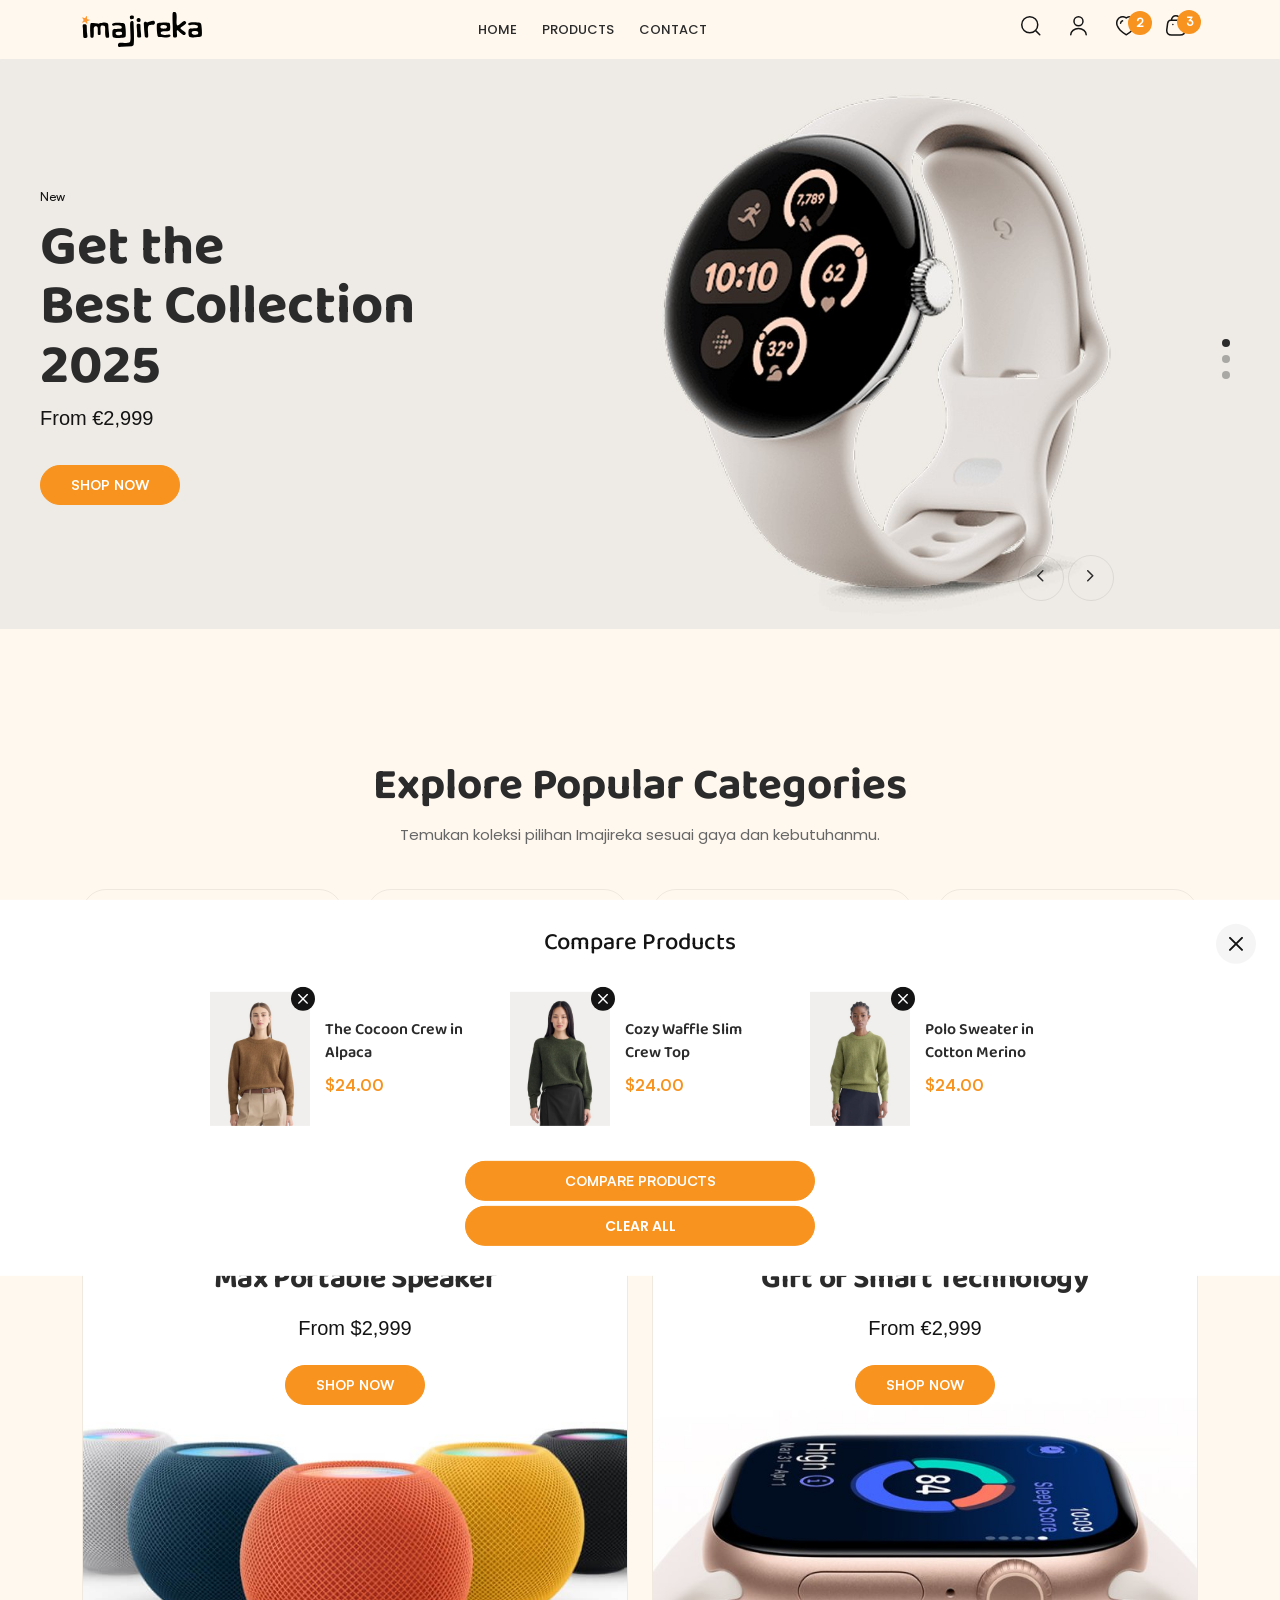
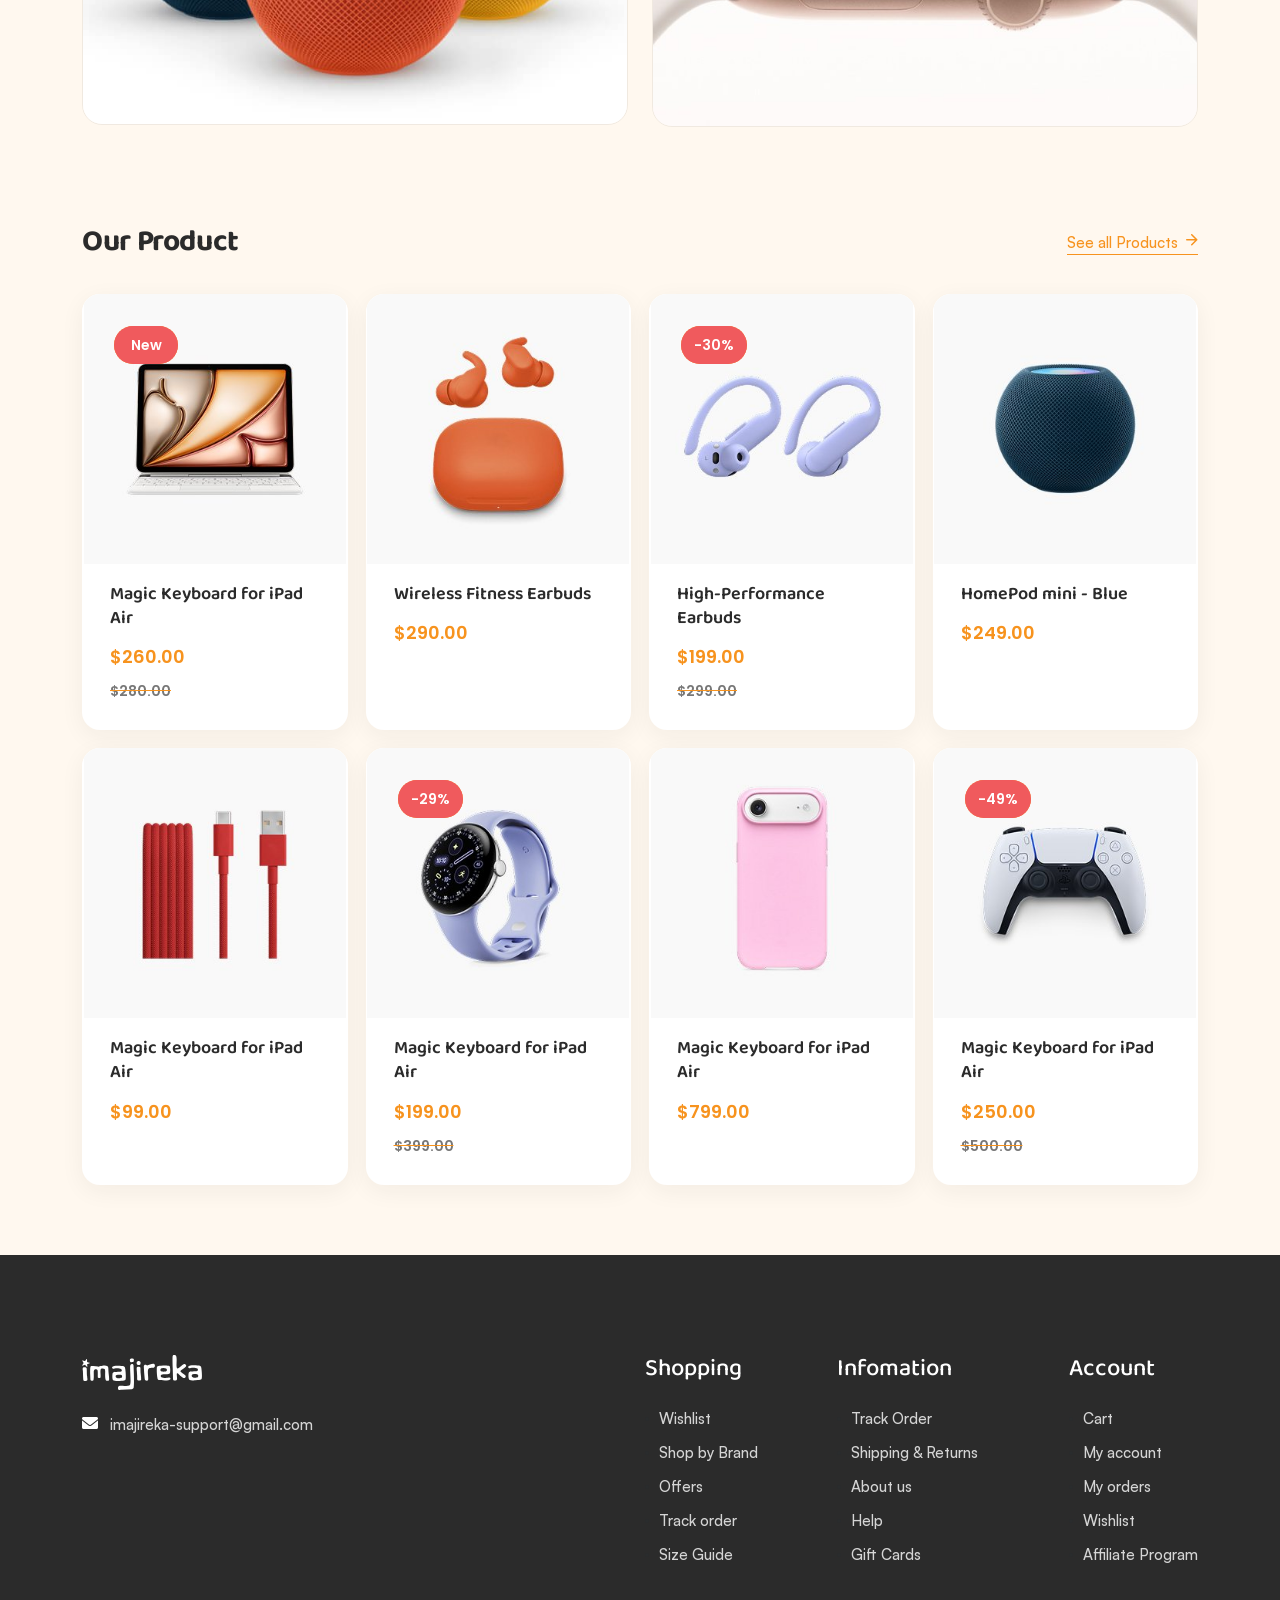
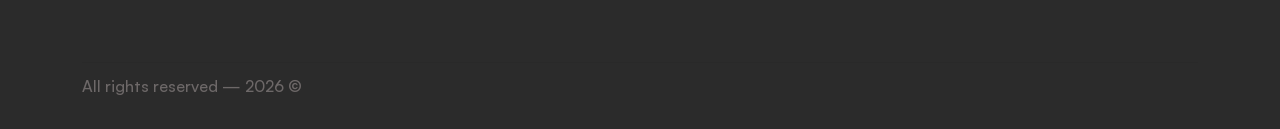
==== commit 2f245563: "fixed merchandise" ====
--- a/merchandise/index.html
+++ b/merchandise/index.html
@@ -1,3471 +1,1810 @@
-<!doctype html>
+<!DOCTYPE html>
+<html class="no-js" lang="zxx"><head>
+<meta charset="utf-8"/>
+<meta content="ie=edge" http-equiv="x-ua-compatible"/>
+<title>Imajireka Merchandise</title>
+<meta content="" name="description"/>
+<meta content="width=device-width, initial-scale=1" name="viewport"/>
+<!-- Place favicon.ico in the root directory -->
+<link href="images/imajireka-favicon.png" rel="shortcut icon" type="image/x-icon"/>
+<!-- CSS here -->
+<link href="css/animate.css" rel="stylesheet"/>
+<link href="css/custom-animation.css" rel="stylesheet"/>
+<link href="css/font-awesome-pro.css" rel="stylesheet"/>
+<link href="css/spacing.css" rel="stylesheet"/>
+<link href="css/main.css" rel="stylesheet"/>
+<link href="css/vanilla.css" rel="stylesheet"/>
+<link href="css/imajireka-theme.css" rel="stylesheet"/>
+    <link rel="stylesheet" href="css/our-product-layout.css">
+    <link rel="stylesheet" href="css/imajireka-product-grid.css">
+    <link rel="stylesheet" href="css/imajireka-product-image-full.css">
+    <link rel="stylesheet" href="css/imajireka-hide-product-colors.css">
+    <link rel="stylesheet" href="css/imajireka-product-full-bleed.css">
+    <link rel="stylesheet" href="css/imajireka-section-cleanup.css">
+    <link rel="stylesheet" href="css/imajireka-footer-no-subscribe.css">
+    <link rel="stylesheet" href="css/imajireka-footer-right-columns.css">
+    <link rel="stylesheet" href="css/imajireka-footer-exact-layout.css">
+    <link rel="stylesheet" href="css/imajireka-footer-no-payment.css">
+    <link rel="stylesheet" href="css/imajireka-fontawesome-fix.css">
+    <link rel="stylesheet" href="css/imajireka-fontawesome-final.css">
+    <link rel="stylesheet" href="css/imajireka-fontawesome-working.css">
+</head>
+<body>
+<!-- pre loader area start -->
+<div id="loading">
+<div id="loading-center">
+<div id="loading-center-absolute">
+<div class="aq-preloader-content">
+<div class="aq-preloader-logo">
+<div class="aq-preloader-circle">
+<svg fill="none" height="190" viewbox="0 0 380 380" width="190" xmlns="http://www.w3.org/2000/svg">
+<circle cx="190" cy="190" r="180" stroke="#D9D9D9" stroke-linecap="round" stroke-width="6"></circle>
+<circle cx="190" cy="190" r="180" stroke="red" stroke-linecap="round" stroke-width="6"></circle>
+</svg>
+</div>
+<img alt="" src="images/favicon.png"/>
+</div>
+<h3 class="aq-preloader-title">Imajireka</h3>
+<p class="aq-preloader-subtitle">Preparing your creative merch...</p>
+</div>
+</div>
+</div>
+</div>
+<!-- pre loader area end -->
+<!-- back to top start -->
+<div class="progress-wrap">
+<svg class="progress-circle svg-content" height="100%" viewbox="-1 -1 102 102" width="100%">
+<path d="M50,1 a49,49 0 0,1 0,98 a49,49 0 0,1 0,-98"></path>
+</svg>
+</div>
+<!-- back to top end -->
+<!-- search area -->
+<div class="aq-search-wrap aq-search-area">
+<div class="aq-search-close">
+<svg fill="none" height="14" viewbox="0 0 14 14" width="14" xmlns="http://www.w3.org/2000/svg">
+<path d="M12.75 0.75L0.75 12.75M0.75 0.75L12.75 12.75" stroke="currentcolor" stroke-linecap="round" stroke-linejoin="round" stroke-width="1.5"></path>
+</svg>
+</div>
+<div class="aq-search-inner-wrap">
+<div class="container">
+<div class="row">
+<div class="col-xl-12">
+<div class="aq-search-input p-relative mb-60">
+<input placeholder="What are you looking for?" type="text"/>
+<button class="aq-search-input-btn" type="submit">
+<svg fill="none" height="18" viewbox="0 0 18 18" width="18" xmlns="http://www.w3.org/2000/svg">
+<path d="M13.6792 12.6197C13.3863 12.3268 12.9114 12.3268 12.6185 12.6197C12.3256 12.9126 12.3256 13.3875 12.6185 13.6804L13.1489 13.15L13.6792 12.6197ZM13.1489 13.15L12.6185 13.6804L16.2185 17.2803L16.7489 16.75L17.2792 16.2197L13.6792 12.6197L13.1489 13.15ZM15.1499 7.94997H15.8999C15.8999 3.55932 12.3406 0 7.94997 0V0.75V1.5C11.5122 1.5 14.3999 4.38775 14.3999 7.94997H15.1499ZM7.94997 0.75V0C3.55932 0 0 3.55932 0 7.94997H0.75H1.5C1.5 4.38775 4.38775 1.5 7.94997 1.5V0.75ZM0.75 7.94997H0C0 12.3406 3.55932 15.8999 7.94997 15.8999V15.1499V14.3999C4.38775 14.3999 1.5 11.5122 1.5 7.94997H0.75ZM7.94997 15.1499V15.8999C12.3406 15.8999 15.8999 12.3406 15.8999 7.94997H15.1499H14.3999C14.3999 11.5122 11.5122 14.3999 7.94997 14.3999V15.1499Z" fill="currentcolor"></path>
+</svg>
+</button>
+</div>
+</div>
+</div>
+<div class="row">
+<div class="col-xl-3">
+<div class="aq-search-cat-wrap mb-30">
+<h4 class="aq-search-cat-title mb-35">Popular Searches</h4>
+<div class="aq-search-cat">
+<a href="categories.html">Top</a>
+<a href="categories.html">Dresses</a>
+<a href="categories.html">Shoes</a>
+<a href="categories.html">Accessories</a>
+</div>
+</div>
+</div>
+<div class="col-xl-9">
+<div class="aq-search-product mb-30">
+<h4 class="aq-search-cat-title mb-35">Recently Viewed Products</h4>
+<div class="row row-cols-xl-4 row-cols-lg-4 row-cols-md-2 row-cols-sm-2 row-cols-1">
+<div class="col">
+<div class="aq-product-item aq-product-main mb-40" data-lazy="true">
+<div class="aq-product-thumb aq-img-hover-wrap p-relative mb-10">
+<a href="product-details-default.html">
+<img alt="" class="lazyload aq-product-img" src="images/product-1_1.jpg"/>
+<img alt="" class="aq-img-hover lazyload" src="images/product-hover_1.jpg"/>
+</a>
+</div>
+<div class="aq-product-content">
+<span class="aqf-product-3-category">Jackets</span>
+<h4 class="aq-product-title mb-5"><a href="product-details-default.html">Katrina - Chic Comfy Pair</a></h4>
+<div class="aq-product-price">
+<ins><span class="aq-product-new-price">$24.00</span></ins>
+</div>
+</div>
+</div>
+</div>
+<div class="col">
+<div class="aq-product-item aq-product-main mb-40" data-lazy="true">
+<div class="aq-product-thumb aq-img-hover-wrap p-relative mb-10">
+<div class="aq-product-badge">
+<span class="clr-sale">-5%</span>
+</div>
+<a href="product-details-default.html">
+<img alt="" class="lazyload aq-product-img" src="images/product-1.jpg"/>
+<img alt="" class="aq-img-hover lazyload" src="images/product-hover.jpg"/>
+</a>
+</div>
+<div class="aq-product-content">
+<span class="aqf-product-3-category">Sunglasses</span>
+<h4 class="aq-product-title mb-5"><a href="product-details-default.html">Ray-Ban Round Fleck</a></h4>
+<div class="aq-product-price">
+<ins><span class="aq-product-new-price">$42.00</span></ins>
+</div>
+</div>
+</div>
+</div>
+<div class="col">
+<div class="aq-product-item aq-product-main mb-40" data-lazy="true">
+<div class="aq-product-thumb aq-img-hover-wrap p-relative mb-10">
+<a href="product-details-default.html">
+<img alt="" class="lazyload aq-product-img" src="images/product-1_2.jpg"/>
+<img alt="" class="aq-img-hover lazyload" src="images/product-hover_2.jpg"/>
+</a>
+</div>
+<div class="aq-product-content">
+<span class="aqf-product-3-category">T-Shirt</span>
+<h4 class="aq-product-title mb-5"><a href="product-details-default.html">Rib Knit Polo Shirt</a></h4>
+<div class="aq-product-price">
+<ins><span class="aq-product-new-price">$30.00</span></ins>
+</div>
+</div>
+</div>
+</div>
+<div class="col">
+<div class="aq-product-item aq-product-main mb-40" data-lazy="true">
+<div class="aq-product-thumb aq-img-hover-wrap p-relative mb-10">
+<div class="aq-product-badge">
+<span class="clr-new">New</span>
+</div>
+<a href="product-details-default.html">
+<img alt="" class="lazyload aq-product-img" src="images/product-1_3.jpg"/>
+<img alt="" class="aq-img-hover lazyload" src="images/product-hover_3.jpg"/>
+</a>
+</div>
+<div class="aq-product-content">
+<span class="aqf-product-3-category">Shoes</span>
+<h4 class="aq-product-title mb-5"><a href="product-details-default.html">Old Money Suede Loafers</a></h4>
+<div class="aq-product-price">
+<ins><span class="aq-product-new-price">$44.00</span></ins>
+</div>
+</div>
+</div>
+</div>
+</div>
+</div>
+</div>
+</div>
+</div>
+</div>
+</div>
+<!-- search area -->
+<!-- Cartmini area -->
+<div class="aq-cartmini-area aq-cartmini-active d-flex flex-column justify-content-between">
+<div class="aq-cartmini-header">
+<i class="aq-cartmini-close aq-cartmini-close-icon fa-regular fa-xmark"></i>
+<h4 class="aq-cartmini-title">Shopping Cart</h4>
+<div class="aq-cartmini-shiping">
+<div class="aq-cartmini-shiping-message">
+<p>Buy <b>$99.00</b> more to enjoy <b>Free Shipping</b></p>
+</div>
+<div class="aq-progress-bar">
+<div style="width: 50%;">
+<div class="progress-car">
+<svg fill="none" height="16" viewbox="0 0 19 16" width="19" xmlns="http://www.w3.org/2000/svg">
+<path d="M18.1509 6.77558H18.8009C18.8009 6.668 18.7742 6.5621 18.7232 6.46738L18.1509 6.77558ZM9.77434 0.778871L9.9752 0.160685L9.9752 0.160684L9.77434 0.778871ZM11.4597 2.46428L10.8416 2.66514L10.8416 2.66514L11.4597 2.46428ZM11.6739 5.56632L11.0557 5.76718L11.0557 5.76718L11.6739 5.56632ZM12.7975 6.68992L12.5966 7.30811L12.5966 7.30811L12.7975 6.68992ZM3.24311 13.5259C3.60165 13.5437 3.90679 13.2676 3.92466 12.909C3.94254 12.5505 3.66637 12.2453 3.30783 12.2275L3.27547 12.8767L3.24311 13.5259ZM1.29111 12.26L0.831495 12.7197L0.831495 12.7197L1.29111 12.26ZM6.77553 12.2508C6.41654 12.2508 6.12555 12.5418 6.12558 12.9008C6.12561 13.2598 6.41664 13.5508 6.77563 13.5508L6.77558 12.9008L6.77553 12.2508ZM15.4935 12.2275C15.1349 12.2453 14.8588 12.5505 14.8767 12.909C14.8945 13.2676 15.1997 13.5437 15.5582 13.5259L15.5258 12.8767L15.4935 12.2275ZM0.650391 0.000390649C0.291406 0.000390649 0.000390649 0.291406 0.000390649 0.650391C0.000390649 1.00938 0.291406 1.30039 0.650391 1.30039V0.650391V0.000390649ZM1.32369 10.2433C1.30582 9.88478 1.00068 9.60862 0.642138 9.62649C0.283598 9.64436 0.00743206 9.9495 0.0253041 10.308L0.674498 10.2757L1.32369 10.2433ZM0.650569 3.5004C0.291584 3.5004 0.000568669 3.79142 0.000568669 4.1504C0.000568669 4.50939 0.291584 4.8004 0.650569 4.8004V4.1504V3.5004ZM5.90073 4.8004C6.25971 4.8004 6.55073 4.50939 6.55073 4.1504C6.55073 3.79142 6.25971 3.5004 5.90073 3.5004V4.1504V4.8004ZM0.650569 6.12516C0.291584 6.12516 0.000568669 6.41618 0.000568669 6.77516C0.000568669 7.13415 0.291584 7.42516 0.650569 7.42516V6.77516V6.12516ZM4.15068 7.42516C4.50966 7.42516 4.80068 7.13415 4.80068 6.77516C4.80068 6.41618 4.50966 6.12516 4.15068 6.12516V6.77516V7.42516ZM11.5881 1.7504C11.2291 1.7504 10.9381 2.04142 10.9381 2.4004C10.9381 2.75939 11.2291 3.0504 11.5881 3.0504V2.4004V1.7504ZM17.0339 4.70128L16.4616 5.00945L16.4616 5.00948L17.0339 4.70128ZM15.6101 2.70991L15.9434 2.15187L15.9434 2.15187L15.6101 2.70991ZM15.5265 12.9003H14.8765C14.8765 13.5079 14.3839 14.0004 13.7764 14.0004V14.6504V15.3004C15.1019 15.3004 16.1765 14.2259 16.1765 12.9003H15.5265ZM13.7764 14.6504V14.0004C13.1689 14.0004 12.6763 13.5079 12.6763 12.9003H12.0263H11.3763C11.3763 14.2259 12.4509 15.3004 13.7764 15.3004V14.6504ZM12.0263 12.9003H12.6763C12.6763 12.2928 13.1689 11.8003 13.7764 11.8003V11.1503V10.5003C12.4509 10.5003 11.3763 11.5748 11.3763 12.9003H12.0263ZM13.7764 11.1503V11.8003C14.3839 11.8003 14.8765 12.2928 14.8765 12.9003H15.5265H16.1765C16.1765 11.5748 15.1019 10.5003 13.7764 10.5003V11.1503ZM6.77665 12.9005H6.12665C6.12665 13.508 5.63414 14.0005 5.0266 14.0005V14.6505V15.3005C6.35211 15.3005 7.42665 14.226 7.42665 12.9005H6.77665ZM5.0266 14.6505V14.0005C4.41906 14.0005 3.92655 13.508 3.92655 12.9005H3.27655H2.62655C2.62655 14.226 3.70109 15.3005 5.0266 15.3005V14.6505ZM3.27655 12.9005H3.92655C3.92655 12.2929 4.41906 11.8004 5.0266 11.8004V11.1504V10.5004C3.70109 10.5004 2.62655 11.5749 2.62655 12.9005H3.27655ZM5.0266 11.1504V11.8004C5.63414 11.8004 6.12665 12.2929 6.12665 12.9005H6.77665H7.42665C7.42665 11.5749 6.35211 10.5004 5.0266 10.5004V11.1504ZM18.1509 6.77558H17.5009V8.52563H18.1509H18.8009V6.77558H18.1509ZM14.0383 6.77558V7.42558H18.1509V6.77558V6.12558H14.0383V6.77558ZM18.1509 8.52563H17.5009C17.5009 9.57523 17.4995 10.297 17.4266 10.8394C17.3562 11.363 17.23 11.621 17.0506 11.8004L17.5102 12.26L17.9698 12.7197C18.4311 12.2584 18.6253 11.6804 18.715 11.0126C18.8023 10.3635 18.8009 9.53848 18.8009 8.52563H18.1509ZM7.91311 0.650391V1.30039C8.94091 1.30039 9.30065 1.30841 9.57348 1.39706L9.77434 0.778871L9.9752 0.160684C9.45718 -0.00762862 8.83972 0.000390649 7.91311 0.000390649V0.650391ZM11.5882 4.3255H12.2382C12.2382 3.39889 12.2462 2.78143 12.0779 2.26341L11.4597 2.46428L10.8416 2.66514C10.9302 2.93797 10.9382 3.29771 10.9382 4.3255H11.5882ZM9.77434 0.778871L9.57348 1.39706C10.1748 1.59243 10.6462 2.06385 10.8416 2.66514L11.4597 2.46428L12.0779 2.26342C11.754 1.26636 10.9723 0.484649 9.9752 0.160685L9.77434 0.778871ZM11.5882 4.3255H10.9382C10.9382 4.92638 10.9302 5.38097 11.0557 5.76718L11.6739 5.56632L12.2921 5.36546C12.2462 5.22444 12.2382 5.02756 12.2382 4.3255H11.5882ZM14.0383 6.77558V6.12558C13.3362 6.12558 13.1394 6.11756 12.9983 6.07174L12.7975 6.68992L12.5966 7.30811C12.9828 7.4336 13.4374 7.42558 14.0383 7.42558V6.77558ZM11.6739 5.56632L11.0557 5.76718C11.2931 6.49785 11.866 7.0707 12.5966 7.30811L12.7975 6.68992L12.9983 6.07174C12.6634 5.96292 12.4009 5.70036 12.2921 5.36546L11.6739 5.56632ZM3.27547 12.8767L3.30783 12.2275C2.36654 12.1805 1.9913 12.041 1.75073 11.8004L1.29111 12.26L0.831495 12.7197C1.44298 13.3311 2.26508 13.4771 3.24311 13.5259L3.27547 12.8767ZM12.0263 12.9003L12.0263 12.2503L6.77553 12.2508L6.77558 12.9008L6.77563 13.5508L12.0264 13.5503L12.0263 12.9003ZM15.5258 12.8767L15.5582 13.5259C16.5362 13.4771 17.3583 13.3311 17.9698 12.7197L17.5102 12.26L17.0506 11.8004C16.81 12.041 16.4348 12.1805 15.4935 12.2275L15.5258 12.8767ZM0.650391 0.650391V1.30039H7.91311V0.650391V0.000390649H0.650391V0.650391ZM0.674498 10.2757L0.0253041 10.308C0.0740557 11.2861 0.220013 12.1082 0.831495 12.7197L1.29111 12.26L1.75073 11.8004C1.51017 11.5599 1.37061 11.1846 1.32369 10.2433L0.674498 10.2757ZM0.650569 4.1504V4.8004H5.90073V4.1504V3.5004H0.650569V4.1504ZM0.650569 6.77516V7.42516H4.15068V6.77516V6.12516H0.650569V6.77516ZM11.5881 2.4004V3.0504H13.1817V2.4004V1.7504H11.5881V2.4004ZM17.0339 4.70128L16.4616 5.00948L17.5786 7.08377L18.1509 6.77558L18.7232 6.46738L17.6062 4.39309L17.0339 4.70128ZM13.1817 2.4004V3.0504C13.8314 3.0504 14.2708 3.05116 14.6138 3.0858C14.9422 3.11896 15.1281 3.17913 15.2768 3.26794L15.6101 2.70991L15.9434 2.15187C15.5739 1.93117 15.1823 1.83659 14.7444 1.79238C14.3211 1.74964 13.8054 1.7504 13.1817 1.7504V2.4004ZM17.0339 4.70128L17.6062 4.39312C17.3105 3.84393 17.0666 3.3895 16.8283 3.03709C16.5818 2.67251 16.3129 2.37257 15.9434 2.15187L15.6101 2.70991L15.2768 3.26794C15.4254 3.35675 15.5665 3.49187 15.7514 3.7653C15.9445 4.05088 16.1535 4.43739 16.4616 5.00945L17.0339 4.70128Z" fill="currentcolor" fill-opacity="0.8"></path>
+</svg>
+</div>
+</div>
+</div>
+</div>
+</div>
+<div class="aq-cartmini-body">
+<div class="aq-cartmini-product-item mb-15 item-delete d-flex align-items-center">
+<div class="aq-cartmini-product-thumbnail">
+<a href="product-details-default.html">
+<img alt="" src="images/front-img-1.jpg"/>
+</a>
+</div>
+<div class="aq-cartmini-product-summary">
+<h4 class="aq-product-title"><a href="product-details-default.html">Ribbed Tank Top - Orange</a></h4>
+<span class="aq-cartmini-product-size"><label>Size:</label> M</span>
+<span class="aq-cartmini-product-price">$18.00</span>
+<div class="aq-product-details-quantity d-flex align-items-center">
+<div class="aq-product-quantity">
+<span class="aq-cart-minus">
+<svg fill="none" height="2" viewbox="0 0 11 2" width="11" xmlns="http://www.w3.org/2000/svg">
+<path d="M1 1H10" stroke="currentColor" stroke-linecap="round" stroke-linejoin="round" stroke-width="1.5"></path>
+</svg>
+</span>
+<input class="aq-cart-input" type="text" value="1"/>
+<span class="aq-cart-plus">
+<svg fill="none" height="12" viewbox="0 0 11 12" width="11" xmlns="http://www.w3.org/2000/svg">
+<path d="M1 6H10" stroke="currentColor" stroke-linecap="round" stroke-linejoin="round" stroke-width="1.5"></path>
+<path d="M5.5 10.5V1.5" stroke="currentColor" stroke-linecap="round" stroke-linejoin="round" stroke-width="1.5"></path>
+</svg>
+</span>
+</div>
+<button class="aq-line-anim aq-cartmini-remove aq-remove">Remove</button>
+</div>
+</div>
+</div>
+<div class="aq-cartmini-product-item mb-15 item-delete d-flex align-items-center">
+<div class="aq-cartmini-product-thumbnail">
+<a href="product-details-default.html">
+<img alt="" src="images/front-img-2.jpg"/>
+</a>
+</div>
+<div class="aq-cartmini-product-summary">
+<h4 class="aq-product-title"><a href="product-details-default.html">Slim-Fit Crew in Cozy Waffle</a></h4>
+<span class="aq-cartmini-product-size"><label>Size:</label> XL</span>
+<span class="aq-cartmini-product-price">$24.00</span>
+<div class="aq-product-details-quantity d-flex align-items-center">
+<div class="aq-product-quantity">
+<span class="aq-cart-minus">
+<svg fill="none" height="2" viewbox="0 0 11 2" width="11" xmlns="http://www.w3.org/2000/svg">
+<path d="M1 1H10" stroke="currentColor" stroke-linecap="round" stroke-linejoin="round" stroke-width="1.5"></path>
+</svg>
+</span>
+<input class="aq-cart-input" type="text" value="1"/>
+<span class="aq-cart-plus">
+<svg fill="none" height="12" viewbox="0 0 11 12" width="11" xmlns="http://www.w3.org/2000/svg">
+<path d="M1 6H10" stroke="currentColor" stroke-linecap="round" stroke-linejoin="round" stroke-width="1.5"></path>
+<path d="M5.5 10.5V1.5" stroke="currentColor" stroke-linecap="round" stroke-linejoin="round" stroke-width="1.5"></path>
+</svg>
+</span>
+</div>
+<button class="aq-line-anim aq-cartmini-remove aq-remove">Remove</button>
+</div>
+</div>
+</div>
+<div class="aq-cartmini-product-item mb-15 item-delete d-flex align-items-center">
+<div class="aq-cartmini-product-thumbnail">
+<a href="product-details-default.html">
+<img alt="" src="images/front-img-3.jpg"/>
+</a>
+</div>
+<div class="aq-cartmini-product-summary">
+<h4 class="aq-product-title"><a href="product-details-default.html">The Essential Organic Crew</a></h4>
+<span class="aq-cartmini-product-size"><label>Size:</label> L</span>
+<span class="aq-cartmini-product-price">$17.00</span>
+<div class="aq-product-details-quantity d-flex align-items-center">
+<div class="aq-product-quantity">
+<span class="aq-cart-minus">
+<svg fill="none" height="2" viewbox="0 0 11 2" width="11" xmlns="http://www.w3.org/2000/svg">
+<path d="M1 1H10" stroke="currentColor" stroke-linecap="round" stroke-linejoin="round" stroke-width="1.5"></path>
+</svg>
+</span>
+<input class="aq-cart-input" type="text" value="1"/>
+<span class="aq-cart-plus">
+<svg fill="none" height="12" viewbox="0 0 11 12" width="11" xmlns="http://www.w3.org/2000/svg">
+<path d="M1 6H10" stroke="currentColor" stroke-linecap="round" stroke-linejoin="round" stroke-width="1.5"></path>
+<path d="M5.5 10.5V1.5" stroke="currentColor" stroke-linecap="round" stroke-linejoin="round" stroke-width="1.5"></path>
+</svg>
+</span>
+</div>
+<button class="aq-line-anim aq-cartmini-remove aq-remove">Remove</button>
+</div>
+</div>
+</div>
+<div class="cartmini-empty text-center d-none">
+<img alt="" src="images/empty-cart.png"/>
+<p>Your Cart is empty</p>
+<a class="aq-btn-black border-btn" href="product-default.html">Go to Shop</a>
+</div>
+</div>
+<div class="aq-cartmini-footer">
+<div class="aq-cartmini-btn-wrap">
+<button class="aq-cartmini-btn aq-note-btn aq-tooltip-top">
+<span>
+<svg fill="none" height="16" viewbox="0 0 15 16" width="15" xmlns="http://www.w3.org/2000/svg">
+<path d="M4.24818 0.75V2.85M9.85182 0.75V2.85M4.24818 7.05H9.84818M4.24818 10.5482H7.04818M13.35 5.3V11.25C13.35 13.35 12.3 14.75 9.85 14.75H4.25C1.8 14.75 0.75 13.35 0.75 11.25V5.3C0.75 3.2 1.8 1.8 4.25 1.8H9.85C12.3 1.8 13.35 3.2 13.35 5.3Z" stroke="currentcolor" stroke-linecap="round" stroke-linejoin="round" stroke-miterlimit="10" stroke-width="1.5"></path>
+</svg>
+</span>
+<span>Note</span>
+<span class="aq-tooltip-item">Add note for seller</span>
+</button>
+<button class="aq-cartmini-btn aq-coupon-btn aq-tooltip-top">
+<span>
+<svg fill="none" height="14" viewbox="0 0 17 14" width="17" xmlns="http://www.w3.org/2000/svg">
+<path d="M6.25 9.0625L10.75 4.5625M10.7446 9.0625H10.7536M6.24588 4.9375H6.25262M14.125 7.375C14.125 6.34 14.965 5.5 16 5.5V4.75C16 1.75 15.25 1 12.25 1H4.75C1.75 1 1 1.75 1 4.75V5.125C2.035 5.125 2.875 5.965 2.875 7C2.875 8.035 2.035 8.875 1 8.875V9.25C1 12.25 1.75 13 4.75 13H12.25C15.25 13 16 12.25 16 9.25C14.965 9.25 14.125 8.41 14.125 7.375Z" stroke="currentcolor" stroke-linecap="round" stroke-linejoin="round" stroke-width="2"></path>
+</svg>
+</span>
+<span>Coupon</span>
+<span class="aq-tooltip-item">Add a discount code</span>
+</button>
+<button class="aq-cartmini-btn aq-shipping-btn aq-tooltip-top">
+<span>
+<svg fill="none" height="14" viewbox="0 0 17 14" width="17" xmlns="http://www.w3.org/2000/svg">
+<path d="M15.6508 5.90014H16.3008C16.3008 5.79256 16.2741 5.68666 16.2231 5.59195L15.6508 5.90014ZM15.1017 10.6011L14.642 10.1414L14.642 10.1414L15.1017 10.6011ZM8.47092 0.76015L8.67178 0.141963L8.67178 0.141962L8.47092 0.76015ZM9.91555 2.20477L9.29736 2.40563L9.29736 2.40563L9.91555 2.20477ZM10.0991 4.86364L9.48091 5.0645L9.48091 5.06451L10.0991 4.86364ZM11.0622 5.82672L10.8613 6.44491L10.8613 6.44491L11.0622 5.82672ZM2.8681 11.7788C3.22664 11.7967 3.53178 11.5205 3.54965 11.162C3.56752 10.8034 3.29136 10.4983 2.93282 10.4804L2.90046 11.1296L2.8681 11.7788ZM1.19958 10.6011L0.739965 11.0607L0.739965 11.0607L1.19958 10.6011ZM13.3684 10.4804C13.0099 10.4983 12.7337 10.8034 12.7516 11.162C12.7695 11.5205 13.0746 11.7967 13.4331 11.7788L13.4008 11.1296L13.3684 10.4804ZM0.650391 2.44379e-05C0.291406 2.44379e-05 0.000390649 0.291039 0.000390649 0.650024C0.000390649 1.00901 0.291406 1.30002 0.650391 1.30002V0.650024V2.44379e-05ZM1.32025 8.86785C1.30238 8.50931 0.997234 8.23314 0.638694 8.25101C0.280154 8.26888 0.00398801 8.57403 0.0218602 8.93257L0.671054 8.90021L1.32025 8.86785ZM0.650543 3.00001C0.291558 3.00001 0.000543237 3.29102 0.000543237 3.65001C0.000543237 4.00899 0.291558 4.30001 0.650543 4.30001V3.65001V3.00001ZM5.15068 4.30001C5.50967 4.30001 5.80068 4.00899 5.80068 3.65001C5.80068 3.29102 5.50967 3.00001 5.15068 3.00001V3.65001V4.30001ZM0.650543 5.24978C0.291558 5.24978 0.000543237 5.5408 0.000543237 5.89978C0.000543237 6.25877 0.291558 6.54978 0.650543 6.54978V5.89978V5.24978ZM3.65063 6.54978C4.00962 6.54978 4.30063 6.25877 4.30063 5.89978C4.30063 5.5408 4.00962 5.24978 3.65063 5.24978V5.89978V6.54978ZM10.0255 1.50002C9.66656 1.50002 9.37554 1.79104 9.37554 2.15002C9.37554 2.50901 9.66656 2.80002 10.0255 2.80002V2.15002V1.50002ZM14.6934 4.12219L14.1211 4.43036L14.1211 4.43038L14.6934 4.12219ZM13.473 2.41531L13.8063 1.85727L13.8063 1.85727L13.473 2.41531ZM13.4013 11.1499H12.7513C12.7513 11.6194 12.3707 11.9999 11.9013 11.9999V12.6499V13.2999C13.0887 13.2999 14.0513 12.3373 14.0513 11.1499H13.4013ZM11.9013 12.6499V11.9999C11.4318 11.9999 11.0512 11.6194 11.0512 11.1499H10.4012H9.75121C9.75121 12.3373 10.7138 13.2999 11.9013 13.2999V12.6499ZM10.4012 11.1499H11.0512C11.0512 10.6804 11.4318 10.2999 11.9013 10.2999V9.64987V8.99987C10.7138 8.99987 9.75121 9.96246 9.75121 11.1499H10.4012ZM11.9013 9.64987V10.2999C12.3707 10.2999 12.7513 10.6804 12.7513 11.1499H13.4013H14.0513C14.0513 9.96246 13.0887 8.99987 11.9013 8.99987V9.64987ZM5.90147 11.15H5.25147C5.25147 11.6194 4.8709 12 4.40143 12V12.65V13.3C5.58886 13.3 6.55147 12.3374 6.55147 11.15H5.90147ZM4.40143 12.65V12C3.93195 12 3.55138 11.6194 3.55138 11.15H2.90138H2.25138C2.25138 12.3374 3.21399 13.3 4.40143 13.3V12.65ZM2.90138 11.15H3.55138C3.55138 10.6805 3.93195 10.3 4.40143 10.3V9.64996V8.99996C3.21399 8.99996 2.25138 9.96255 2.25138 11.15H2.90138ZM4.40143 9.64996V10.3C4.8709 10.3 5.25147 10.6805 5.25147 11.15H5.90147H6.55147C6.55147 9.96255 5.58886 8.99996 4.40143 8.99996V9.64996ZM15.6508 5.90014H15.0008V7.40017H15.6508H16.3008V5.90014H15.6508ZM12.1257 5.90014V6.55014H15.6508V5.90014V5.25014H12.1257V5.90014ZM15.6508 7.40017H15.0008C15.0008 8.30245 14.9995 8.91377 14.938 9.37099C14.879 9.80951 14.7757 10.0078 14.642 10.1414L15.1017 10.6011L15.5613 11.0607C15.9768 10.6452 16.1481 10.1269 16.2264 9.54421C16.3022 8.98024 16.3008 8.2657 16.3008 7.40017H15.6508ZM6.87558 0.650024V1.30002C7.76377 1.30002 8.05372 1.30804 8.27006 1.37834L8.47092 0.76015L8.67178 0.141962C8.21025 -0.00799471 7.66259 2.44379e-05 6.87558 2.44379e-05V0.650024ZM10.0257 3.80009H10.6757C10.6757 3.01309 10.6837 2.46543 10.5337 2.00391L9.91555 2.20477L9.29736 2.40563C9.36766 2.62197 9.37568 2.91191 9.37568 3.80009H10.0257ZM8.47092 0.76015L8.27006 1.37834C8.75718 1.53661 9.13909 1.91852 9.29736 2.40563L9.91555 2.20477L10.5337 2.00391C10.2469 1.12102 9.55467 0.428828 8.67178 0.141963L8.47092 0.76015ZM10.0257 3.80009H9.37568C9.37568 4.3079 9.36766 4.71596 9.48091 5.0645L10.0991 4.86364L10.7173 4.66278C10.6837 4.55942 10.6757 4.40908 10.6757 3.80009H10.0257ZM12.1257 5.90014V5.25014C11.5167 5.25014 11.3664 5.24212 11.263 5.20854L11.0622 5.82672L10.8613 6.44491C11.2099 6.55816 11.6179 6.55014 12.1257 6.55014V5.90014ZM10.0991 4.86364L9.48091 5.06451C9.69359 5.71906 10.2068 6.23223 10.8613 6.44491L11.0622 5.82672L11.263 5.20854C11.0043 5.12445 10.8014 4.92156 10.7173 4.66278L10.0991 4.86364ZM2.90046 11.1296L2.93282 10.4804C2.12862 10.4403 1.83891 10.3212 1.6592 10.1414L1.19958 10.6011L0.739965 11.0607C1.29059 11.6113 2.02716 11.7369 2.8681 11.7788L2.90046 11.1296ZM10.4012 11.1499L10.4012 10.4999L5.90146 10.5L5.90147 11.15L5.90148 11.8L10.4012 11.7999L10.4012 11.1499ZM13.4008 11.1296L13.4331 11.7788C14.2741 11.7369 15.0107 11.6113 15.5613 11.0607L15.1017 10.6011L14.642 10.1414C14.4623 10.3212 14.1726 10.4403 13.3684 10.4804L13.4008 11.1296ZM0.650391 0.650024V1.30002H6.87558V0.650024V2.44379e-05H0.650391V0.650024ZM0.671054 8.90021L0.0218602 8.93257C0.0637781 9.7735 0.189342 10.5101 0.739965 11.0607L1.19958 10.6011L1.6592 10.1414C1.4795 9.96175 1.36033 9.67204 1.32025 8.86785L0.671054 8.90021ZM0.650543 3.65001V4.30001H5.15068V3.65001V3.00001H0.650543V3.65001ZM0.650543 5.89978V6.54978H3.65063V5.89978V5.24978H0.650543V5.89978ZM10.0255 2.15002V2.80002H11.3915V2.15002V1.50002H10.0255V2.15002ZM14.6934 4.12219L14.1211 4.43038L15.0786 6.20834L15.6508 5.90014L16.2231 5.59195L15.2657 3.81399L14.6934 4.12219ZM11.3915 2.15002V2.80002C11.9503 2.80002 12.3214 2.80078 12.6097 2.82989C12.8834 2.85753 13.028 2.90664 13.1397 2.97335L13.473 2.41531L13.8063 1.85727C13.4738 1.65869 13.1234 1.57516 12.7403 1.53647C12.3718 1.49926 11.9243 1.50002 11.3915 1.50002V2.15002ZM14.6934 4.12219L15.2657 3.81402C15.0131 3.34493 14.8016 2.95057 14.5941 2.64373C14.3784 2.32473 14.1388 2.05586 13.8063 1.85727L13.473 2.41531L13.1397 2.97335C13.2513 3.04005 13.3631 3.14409 13.5172 3.37194C13.6795 3.61195 13.8562 3.93839 14.1211 4.43036L14.6934 4.12219Z" fill="currentcolor"></path>
+</svg>
+</span>
+<span>Shipping</span>
+<span class="aq-tooltip-item">Add a discount code</span>
+</button>
+</div>
+<div class="aq-cartmini-total d-flex justify-content-between align-items-center">
+<span class="aq-cartmini-total-title">Subtotal</span>
+<span class="aq-cartmini-total-value">$49.99 USD</span>
+</div>
+<div class="aq-cartmini-main-btn d-flex justify-content-between">
+<a class="aq-btn-black btn-red-bg text-center w-100" href="#">View Cart</a>
+<a class="aq-btn-black text-center border-btn w-100" href="#">Checkout</a>
+</div>
+<div class="aq-cartmini-tools-box note-active">
+<h4 class="aq-cartmini-tools-text mb-10">
+<span>
+<svg fill="none" height="16" viewbox="0 0 15 16" width="15" xmlns="http://www.w3.org/2000/svg">
+<path d="M4.24818 0.75V2.85M9.85182 0.75V2.85M4.24818 7.05H9.84818M4.24818 10.5482H7.04818M13.35 5.3V11.25C13.35 13.35 12.3 14.75 9.85 14.75H4.25C1.8 14.75 0.75 13.35 0.75 11.25V5.3C0.75 3.2 1.8 1.8 4.25 1.8H9.85C12.3 1.8 13.35 3.2 13.35 5.3Z" stroke="currentcolor" stroke-linecap="round" stroke-linejoin="round" stroke-miterlimit="10" stroke-width="1.5"></path>
+</svg>
+</span>
+<span>Note</span>
+</h4>
+<div class="aq-cartmini-tools-field mb-10">
+<form action="#">
+<textarea placeholder="Add special instructions for your order..."></textarea>
+</form>
+</div>
+<div class="aq-cartmini-tools-btn d-flex">
+<button class="aq-btn-black btn-cancel border-btn w-100 text-center">Cancel</button>
+<button class="aq-btn-black btn-red-bg w-100 text-center">Save</button>
+</div>
+</div>
+<div class="aq-cartmini-tools-box coupon-active">
+<h4 class="aq-cartmini-tools-text mb-10">
+<span>
+<svg fill="none" height="14" viewbox="0 0 17 14" width="17" xmlns="http://www.w3.org/2000/svg">
+<path d="M6.25 9.0625L10.75 4.5625M10.7446 9.0625H10.7536M6.24588 4.9375H6.25262M14.125 7.375C14.125 6.34 14.965 5.5 16 5.5V4.75C16 1.75 15.25 1 12.25 1H4.75C1.75 1 1 1.75 1 4.75V5.125C2.035 5.125 2.875 5.965 2.875 7C2.875 8.035 2.035 8.875 1 8.875V9.25C1 12.25 1.75 13 4.75 13H12.25C15.25 13 16 12.25 16 9.25C14.965 9.25 14.125 8.41 14.125 7.375Z" stroke="currentcolor" stroke-linecap="round" stroke-linejoin="round" stroke-width="2"></path>
+</svg>
+</span>
+<span>Add A Coupon Code</span>
+</h4>
+<div class="aq-cartmini-tools-field mb-10">
+<form action="#">
+<label>Enter Code</label>
+<input placeholder="Discount code" type="text"/>
+</form>
+</div>
+<div class="aq-cartmini-tools-btn d-flex">
+<button class="aq-btn-black btn-cancel border-btn w-100 text-center">Cancel</button>
+<button class="aq-btn-black btn-red-bg w-100 text-center">Save</button>
+</div>
+</div>
+<div class="aq-cartmini-tools-box shipping-active">
+<h4 class="aq-cartmini-tools-text mb-10">
+<span>
+<svg fill="none" height="14" viewbox="0 0 17 14" width="17" xmlns="http://www.w3.org/2000/svg">
+<path d="M15.6508 5.90014H16.3008C16.3008 5.79256 16.2741 5.68666 16.2231 5.59195L15.6508 5.90014ZM15.1017 10.6011L14.642 10.1414L14.642 10.1414L15.1017 10.6011ZM8.47092 0.76015L8.67178 0.141963L8.67178 0.141962L8.47092 0.76015ZM9.91555 2.20477L9.29736 2.40563L9.29736 2.40563L9.91555 2.20477ZM10.0991 4.86364L9.48091 5.0645L9.48091 5.06451L10.0991 4.86364ZM11.0622 5.82672L10.8613 6.44491L10.8613 6.44491L11.0622 5.82672ZM2.8681 11.7788C3.22664 11.7967 3.53178 11.5205 3.54965 11.162C3.56752 10.8034 3.29136 10.4983 2.93282 10.4804L2.90046 11.1296L2.8681 11.7788ZM1.19958 10.6011L0.739965 11.0607L0.739965 11.0607L1.19958 10.6011ZM13.3684 10.4804C13.0099 10.4983 12.7337 10.8034 12.7516 11.162C12.7695 11.5205 13.0746 11.7967 13.4331 11.7788L13.4008 11.1296L13.3684 10.4804ZM0.650391 2.44379e-05C0.291406 2.44379e-05 0.000390649 0.291039 0.000390649 0.650024C0.000390649 1.00901 0.291406 1.30002 0.650391 1.30002V0.650024V2.44379e-05ZM1.32025 8.86785C1.30238 8.50931 0.997234 8.23314 0.638694 8.25101C0.280154 8.26888 0.00398801 8.57403 0.0218602 8.93257L0.671054 8.90021L1.32025 8.86785ZM0.650543 3.00001C0.291558 3.00001 0.000543237 3.29102 0.000543237 3.65001C0.000543237 4.00899 0.291558 4.30001 0.650543 4.30001V3.65001V3.00001ZM5.15068 4.30001C5.50967 4.30001 5.80068 4.00899 5.80068 3.65001C5.80068 3.29102 5.50967 3.00001 5.15068 3.00001V3.65001V4.30001ZM0.650543 5.24978C0.291558 5.24978 0.000543237 5.5408 0.000543237 5.89978C0.000543237 6.25877 0.291558 6.54978 0.650543 6.54978V5.89978V5.24978ZM3.65063 6.54978C4.00962 6.54978 4.30063 6.25877 4.30063 5.89978C4.30063 5.5408 4.00962 5.24978 3.65063 5.24978V5.89978V6.54978ZM10.0255 1.50002C9.66656 1.50002 9.37554 1.79104 9.37554 2.15002C9.37554 2.50901 9.66656 2.80002 10.0255 2.80002V2.15002V1.50002ZM14.6934 4.12219L14.1211 4.43036L14.1211 4.43038L14.6934 4.12219ZM13.473 2.41531L13.8063 1.85727L13.8063 1.85727L13.473 2.41531ZM13.4013 11.1499H12.7513C12.7513 11.6194 12.3707 11.9999 11.9013 11.9999V12.6499V13.2999C13.0887 13.2999 14.0513 12.3373 14.0513 11.1499H13.4013ZM11.9013 12.6499V11.9999C11.4318 11.9999 11.0512 11.6194 11.0512 11.1499H10.4012H9.75121C9.75121 12.3373 10.7138 13.2999 11.9013 13.2999V12.6499ZM10.4012 11.1499H11.0512C11.0512 10.6804 11.4318 10.2999 11.9013 10.2999V9.64987V8.99987C10.7138 8.99987 9.75121 9.96246 9.75121 11.1499H10.4012ZM11.9013 9.64987V10.2999C12.3707 10.2999 12.7513 10.6804 12.7513 11.1499H13.4013H14.0513C14.0513 9.96246 13.0887 8.99987 11.9013 8.99987V9.64987ZM5.90147 11.15H5.25147C5.25147 11.6194 4.8709 12 4.40143 12V12.65V13.3C5.58886 13.3 6.55147 12.3374 6.55147 11.15H5.90147ZM4.40143 12.65V12C3.93195 12 3.55138 11.6194 3.55138 11.15H2.90138H2.25138C2.25138 12.3374 3.21399 13.3 4.40143 13.3V12.65ZM2.90138 11.15H3.55138C3.55138 10.6805 3.93195 10.3 4.40143 10.3V9.64996V8.99996C3.21399 8.99996 2.25138 9.96255 2.25138 11.15H2.90138ZM4.40143 9.64996V10.3C4.8709 10.3 5.25147 10.6805 5.25147 11.15H5.90147H6.55147C6.55147 9.96255 5.58886 8.99996 4.40143 8.99996V9.64996ZM15.6508 5.90014H15.0008V7.40017H15.6508H16.3008V5.90014H15.6508ZM12.1257 5.90014V6.55014H15.6508V5.90014V5.25014H12.1257V5.90014ZM15.6508 7.40017H15.0008C15.0008 8.30245 14.9995 8.91377 14.938 9.37099C14.879 9.80951 14.7757 10.0078 14.642 10.1414L15.1017 10.6011L15.5613 11.0607C15.9768 10.6452 16.1481 10.1269 16.2264 9.54421C16.3022 8.98024 16.3008 8.2657 16.3008 7.40017H15.6508ZM6.87558 0.650024V1.30002C7.76377 1.30002 8.05372 1.30804 8.27006 1.37834L8.47092 0.76015L8.67178 0.141962C8.21025 -0.00799471 7.66259 2.44379e-05 6.87558 2.44379e-05V0.650024ZM10.0257 3.80009H10.6757C10.6757 3.01309 10.6837 2.46543 10.5337 2.00391L9.91555 2.20477L9.29736 2.40563C9.36766 2.62197 9.37568 2.91191 9.37568 3.80009H10.0257ZM8.47092 0.76015L8.27006 1.37834C8.75718 1.53661 9.13909 1.91852 9.29736 2.40563L9.91555 2.20477L10.5337 2.00391C10.2469 1.12102 9.55467 0.428828 8.67178 0.141963L8.47092 0.76015ZM10.0257 3.80009H9.37568C9.37568 4.3079 9.36766 4.71596 9.48091 5.0645L10.0991 4.86364L10.7173 4.66278C10.6837 4.55942 10.6757 4.40908 10.6757 3.80009H10.0257ZM12.1257 5.90014V5.25014C11.5167 5.25014 11.3664 5.24212 11.263 5.20854L11.0622 5.82672L10.8613 6.44491C11.2099 6.55816 11.6179 6.55014 12.1257 6.55014V5.90014ZM10.0991 4.86364L9.48091 5.06451C9.69359 5.71906 10.2068 6.23223 10.8613 6.44491L11.0622 5.82672L11.263 5.20854C11.0043 5.12445 10.8014 4.92156 10.7173 4.66278L10.0991 4.86364ZM2.90046 11.1296L2.93282 10.4804C2.12862 10.4403 1.83891 10.3212 1.6592 10.1414L1.19958 10.6011L0.739965 11.0607C1.29059 11.6113 2.02716 11.7369 2.8681 11.7788L2.90046 11.1296ZM10.4012 11.1499L10.4012 10.4999L5.90146 10.5L5.90147 11.15L5.90148 11.8L10.4012 11.7999L10.4012 11.1499ZM13.4008 11.1296L13.4331 11.7788C14.2741 11.7369 15.0107 11.6113 15.5613 11.0607L15.1017 10.6011L14.642 10.1414C14.4623 10.3212 14.1726 10.4403 13.3684 10.4804L13.4008 11.1296ZM0.650391 0.650024V1.30002H6.87558V0.650024V2.44379e-05H0.650391V0.650024ZM0.671054 8.90021L0.0218602 8.93257C0.0637781 9.7735 0.189342 10.5101 0.739965 11.0607L1.19958 10.6011L1.6592 10.1414C1.4795 9.96175 1.36033 9.67204 1.32025 8.86785L0.671054 8.90021ZM0.650543 3.65001V4.30001H5.15068V3.65001V3.00001H0.650543V3.65001ZM0.650543 5.89978V6.54978H3.65063V5.89978V5.24978H0.650543V5.89978ZM10.0255 2.15002V2.80002H11.3915V2.15002V1.50002H10.0255V2.15002ZM14.6934 4.12219L14.1211 4.43038L15.0786 6.20834L15.6508 5.90014L16.2231 5.59195L15.2657 3.81399L14.6934 4.12219ZM11.3915 2.15002V2.80002C11.9503 2.80002 12.3214 2.80078 12.6097 2.82989C12.8834 2.85753 13.028 2.90664 13.1397 2.97335L13.473 2.41531L13.8063 1.85727C13.4738 1.65869 13.1234 1.57516 12.7403 1.53647C12.3718 1.49926 11.9243 1.50002 11.3915 1.50002V2.15002ZM14.6934 4.12219L15.2657 3.81402C15.0131 3.34493 14.8016 2.95057 14.5941 2.64373C14.3784 2.32473 14.1388 2.05586 13.8063 1.85727L13.473 2.41531L13.1397 2.97335C13.2513 3.04005 13.3631 3.14409 13.5172 3.37194C13.6795 3.61195 13.8562 3.93839 14.1211 4.43036L14.6934 4.12219Z" fill="currentcolor"></path>
+</svg>
+</span>
+<span>Estimate shipping rates</span>
+</h4>
+<div class="aq-cartmini-tools-field mb-10">
+<div class="aq-cartmini-select aq-select mb-10">
+<label>State / County</label>
+<select>
+<option>New York US</option>
+<option>Berlin Germany</option>
+<option>Paris France</option>
+<option>Tokiyo Japan</option>
+</select>
+</div>
+<form action="#">
+<div class="aq-cartmini-tools-input">
+<label>Postal/Zip Code</label>
+<input placeholder="17080" type="text"/>
+</div>
+</form>
+</div>
+<div class="aq-cartmini-tools-btn d-flex">
+<button class="aq-btn-black btn-cancel border-btn w-100 text-center">Cancel</button>
+<button class="aq-btn-black btn-red-bg w-100 text-center">Save</button>
+</div>
+</div>
+</div>
+</div>
+<!-- Cartmini area -->
+<!-- wishlist popup -->
+<div class="aq-wishlist-popup-wrap aq-wishlist-popup aq-wishlist-active">
+<div class="aq-wishlist-popup-top d-flex justify-content-between align-items-center">
+<div>
+<span class="aq-wishlist-popup-name">Wishlist</span>
+<span class="aq-wishlist-popup-count">(2)</span>
+</div>
+<span class="aq-wishlist-popup-close aq-wishlist-close"><i class="fa-regular fa-xmark"></i></span>
+</div>
+<div class="aq-wishlist-popup-middle">
+<div class="aq-wishlist-popup-item d-flex justify-content-center justify-content-sm-between align-items-center">
+<div class="aq-wishlist-popup-thumb-wrap d-flex align-items-center">
+<span class="aq-wishlist-popup-remove"><i class="fa-regular fa-xmark"></i></span>
+<div class="aq-wishlist-popup-thumb d-flex align-items-center">
+<a href="product-details-default.html">
+<img alt="" src="images/bag-1.jpg"/>
+</a>
+<div class="aq-wishlist-popup-thumb-info">
+<h4 class="aq-wishlist-popup-title"><a href="product-details-default.html">Mosaic Vanity Bag</a></h4>
+<span class="aq-wishlist-popup-price">578.00</span>
+</div>
+</div>
+</div>
+<div class="aq-wishlist-popup-btn">
+<button class="aq-btn-black btn-red-bg btn-h-40">Add to bag</button>
+</div>
+</div>
+<div class="aq-wishlist-popup-item d-flex justify-content-center justify-content-sm-between align-items-center">
+<div class="aq-wishlist-popup-thumb-wrap d-flex align-items-center">
+<span class="aq-wishlist-popup-remove"><i class="fa-regular fa-xmark"></i></span>
+<div class="aq-wishlist-popup-thumb d-flex align-items-center">
+<a href="product-details-default.html">
+<img alt="" src="images/bag-2.jpg"/>
+</a>
+<div class="aq-wishlist-popup-thumb-info">
+<h4 class="aq-wishlist-popup-title"><a href="product-details-default.html">Georgia Mini Bag</a></h4>
+<span class="aq-wishlist-popup-price">578.00</span>
+</div>
+</div>
+</div>
+<div class="aq-wishlist-popup-btn">
+<button class="aq-btn-black btn-red-bg btn-h-40">Add to bag</button>
+</div>
+</div>
+<div class="aq-wishlist-popup-item d-flex justify-content-center justify-content-sm-between align-items-center">
+<div class="aq-wishlist-popup-thumb-wrap d-flex align-items-center">
+<span class="aq-wishlist-popup-remove"><i class="fa-regular fa-xmark"></i></span>
+<div class="aq-wishlist-popup-thumb d-flex align-items-center">
+<a href="product-details-default.html">
+<img alt="" src="images/bag-3.jpg"/>
+</a>
+<div class="aq-wishlist-popup-thumb-info">
+<h4 class="aq-wishlist-popup-title"><a href="product-details-default.html">Osette Backpack Bag</a></h4>
+<span class="aq-wishlist-popup-price">578.00</span>
+</div>
+</div>
+</div>
+<div class="aq-wishlist-popup-btn">
+<button class="aq-btn-black btn-red-bg btn-h-40">Add to bag</button>
+</div>
+</div>
+</div>
+<div class="aq-wishlist-popup-bottom d-flex justify-content-between align-items-center">
+<a class="aq-line-anim" href="wishlist.html">Open wishlist page</a>
+<a class="aq-line-anim" href="product-default.html">Continue shopping</a>
+</div>
+<div class="aq-wishlist-popup-text">
+<p><b>Georgia Mini Bag</b> has been added to Wishlist.</p>
+</div>
+</div>
+<!-- wishlist popup -->
+<!-- compare canvas -->
+<div class="aq-compare-area aq-compare-canvas aq-compare-active" data-bg-color="#fff">
+<span class="aq-compare-canvas-close aq-compare-close">
+<svg fill="none" height="16" viewbox="0 0 16 16" width="16" xmlns="http://www.w3.org/2000/svg">
+<path d="M13 1L1 13M1 1L13 13" stroke="currentcolor" stroke-linecap="round" stroke-linejoin="round" stroke-width="2"></path>
+</svg>
+</span>
+<div class="container container-1550">
+<div class="row">
+<div class="col-xl-12">
+<div class="aq-compare-wrap all-file-delete d-flex align-items-center">
+<div class="aq-compare-content">
+<h3 class="aq-compare-title mb-0">Compare Products</h3>
+</div>
+<div class="aq-compare-item-wrap d-flex align-items-center">
+<div class="aq-compare-item item-delete d-flex align-items-center">
+<div class="aq-compare-thumb p-relative">
+<img alt="" class="aq-product-img" src="images/front-img-1.jpg"/>
+<span class="aq-compare-remove aq-remove">
+<svg fill="none" height="10" viewbox="0 0 14 14" width="10" xmlns="http://www.w3.org/2000/svg">
+<path d="M13 1L1 13M1 1L13 13" stroke="currentcolor" stroke-linecap="round" stroke-linejoin="round" stroke-width="2"></path>
+</svg>
+</span>
+</div>
+<div class="aq-compare-inner-content">
+<h4 class="aq-product-title mb-10"><a href="product-details-default.html">The Cocoon Crew in Alpaca</a></h4>
+<div class="aq-product-price mb-0">
+<span class="aq-product-new-price">$24.00</span>
+</div>
+</div>
+</div>
+<div class="aq-compare-item item-delete d-flex align-items-center">
+<div class="aq-compare-thumb p-relative">
+<img alt="" class="aq-product-img" src="images/front-img-2.jpg"/>
+<span class="aq-compare-remove aq-remove">
+<svg fill="none" height="10" viewbox="0 0 14 14" width="10" xmlns="http://www.w3.org/2000/svg">
+<path d="M13 1L1 13M1 1L13 13" stroke="currentcolor" stroke-linecap="round" stroke-linejoin="round" stroke-width="2"></path>
+</svg>
+</span>
+</div>
+<div class="aq-compare-inner-content">
+<h4 class="aq-product-title mb-10"><a href="product-details-default.html">Cozy Waffle Slim Crew Top</a></h4>
+<div class="aq-product-price mb-0">
+<span class="aq-product-new-price">$24.00</span>
+</div>
+</div>
+</div>
+<div class="aq-compare-item item-delete d-flex align-items-center">
+<div class="aq-compare-thumb p-relative">
+<img alt="" class="aq-product-img" src="images/front-img-3.jpg"/>
+<span class="aq-compare-remove aq-remove">
+<svg fill="none" height="10" viewbox="0 0 14 14" width="10" xmlns="http://www.w3.org/2000/svg">
+<path d="M13 1L1 13M1 1L13 13" stroke="currentcolor" stroke-linecap="round" stroke-linejoin="round" stroke-width="2"></path>
+</svg>
+</span>
+</div>
+<div class="aq-compare-inner-content">
+<h4 class="aq-product-title mb-10"><a href="product-details-default.html">Polo Sweater in Cotton Merino</a></h4>
+<div class="aq-product-price mb-0">
+<span class="aq-product-new-price">$24.00</span>
+</div>
+</div>
+</div>
+</div>
+<div class="aq-compare-btn-box">
+<a class="aq-btn-black btn-red-bg w-100 text-center mb-5" href="#">Compare Products</a>
+<button class="aq-btn-black border-btn clear-all-file w-100 text-center">Clear ALL</button>
+</div>
+</div>
+</div>
+</div>
+</div>
+</div>
+<!-- login modal -->
+<div class="aq-login-modal-style">
+<div aria-hidden="true" aria-labelledby="exampleModalToggle" class="modal fade" id="exampleModalToggle" role="dialog" tabindex="-1">
+<div class="modal-dialog modal-dialog-centered">
+<div class="modal-content">
+<button aria-label="Close" class="btn-close" data-bs-dismiss="modal" type="button"></button>
+<div class="aq-login-wrapper">
+<div class="aq-login-top text-center mb-30">
+<h3 class="aq-login-title">Sign in to bazaro.</h3>
+<p>Please enter your details below to sign in.</p>
+</div>
+<div class="aq-login-option">
+<div class="aq-login-input-wrapper">
+<div class="aq-login-input-box">
+<label class="aq-form-label">Your Email <span>*</span></label>
+<input class="aq-form-control" placeholder="email@address.com" type="email"/>
+</div>
+<div class="aq-login-input-box">
+<label class="aq-form-label">Password <span>*</span></label>
+<div class="aq-login-input p-relative">
+<input class="aq_password aq-form-control" placeholder="6+ characters required" type="password"/>
+<div class="aq-login-input-eye password-show-toggle">
+<span class="open-eye">
+<svg fill="none" height="14" viewbox="0 0 18 14" width="18" xmlns="http://www.w3.org/2000/svg">
+<path d="M1 6.77778C1 6.77778 3.90909 1 9 1C14.0909 1 17 6.77778 17 6.77778C17 6.77778 14.0909 12.5556 9 12.5556C3.90909 12.5556 1 6.77778 1 6.77778Z" stroke="currentColor" stroke-linecap="round" stroke-linejoin="round" stroke-width="1.2"></path>
+<path d="M9.00018 8.94466C10.2052 8.94466 11.182 7.97461 11.182 6.77799C11.182 5.58138 10.2052 4.61133 9.00018 4.61133C7.79519 4.61133 6.81836 5.58138 6.81836 6.77799C6.81836 7.97461 7.79519 8.94466 9.00018 8.94466Z" stroke="currentColor" stroke-linecap="round" stroke-linejoin="round" stroke-width="1.2"></path>
+</svg>
+</span>
+<span class="close-eye">
+<svg fill="none" height="18" viewbox="0 0 19 18" width="19" xmlns="http://www.w3.org/2000/svg">
+<path d="M6.8822 11.7457C6.72311 11.7457 6.56402 11.6871 6.43842 11.5615C5.7518 10.8749 5.375 9.9622 5.375 8.99926C5.375 6.99803 6.99943 5.3736 9.00066 5.3736C9.9636 5.3736 10.8763 5.7504 11.5629 6.43701C11.6801 6.55424 11.7471 6.71333 11.7471 6.8808C11.7471 7.04827 11.6801 7.20736 11.5629 7.32459L7.32599 11.5615C7.20039 11.6871 7.0413 11.7457 6.8822 11.7457ZM9.00066 6.6296C7.69442 6.6296 6.631 7.69302 6.631 8.99926C6.631 9.41793 6.73986 9.81985 6.94082 10.1715L10.1729 6.93941C9.82125 6.73845 9.41933 6.6296 9.00066 6.6296Z" fill="currentcolor"></path>
+<path d="M3.63816 14.4503C3.49582 14.4503 3.3451 14.4001 3.22787 14.2996C2.33192 13.5376 1.52808 12.5998 0.841463 11.5112C-0.0461127 10.1296 -0.0461127 7.87721 0.841463 6.48723C2.88456 3.28861 5.8571 1.44647 8.99711 1.44647C10.8393 1.44647 12.6563 2.08285 14.2472 3.28024C14.5235 3.48957 14.5821 3.88312 14.3728 4.15944C14.1635 4.43576 13.7699 4.49437 13.4936 4.28504C12.1204 3.24674 10.5629 2.70248 8.99711 2.70248C6.29252 2.70248 3.70515 4.32691 1.89651 7.16547C1.2685 8.14516 1.2685 9.85332 1.89651 10.833C2.52451 11.8127 3.24462 12.6584 4.04009 13.345C4.29966 13.5711 4.33315 13.9646 4.10707 14.2326C3.98984 14.3749 3.814 14.4503 3.63816 14.4503Z" fill="currentcolor" opacity="0.5"></path>
+<path d="M9.00382 16.552C7.89017 16.552 6.80163 16.3259 5.75496 15.8821C5.43678 15.7482 5.28606 15.3797 5.42003 15.0616C5.554 14.7434 5.92243 14.5927 6.24062 14.7266C7.12819 15.1034 8.05764 15.296 8.99545 15.296C11.7 15.296 14.2874 13.6716 16.0961 10.833C16.7241 9.85333 16.7241 8.14517 16.0961 7.16548C15.8365 6.75519 15.5518 6.36164 15.2503 5.99321C15.0326 5.72527 15.0745 5.33172 15.3425 5.10564C15.6104 4.88793 16.0039 4.92142 16.23 5.19775C16.5566 5.59967 16.8748 6.03508 17.1595 6.48724C18.047 7.86885 18.047 10.1213 17.1595 11.5113C15.1164 14.7099 12.1438 16.552 9.00382 16.552Z" fill="currentcolor" opacity="0.5"></path>
+<path d="M9.58061 12.5747C9.28754 12.5747 9.01959 12.3654 8.96098 12.0639C8.89399 11.7206 9.12007 11.3941 9.46338 11.3355C10.3845 11.168 11.1548 10.3976 11.3223 9.47657C11.3893 9.13327 11.7158 8.91556 12.0591 8.97417C12.4024 9.04116 12.6285 9.36772 12.5615 9.71103C12.2936 11.1596 11.1381 12.3068 9.69783 12.5747C9.65597 12.5663 9.62247 12.5747 9.58061 12.5747Z" fill="currentcolor"></path>
+<path d="M0.625908 18.0007C0.466815 18.0007 0.307721 17.9421 0.18212 17.8165C-0.0607068 17.5736 -0.0607068 17.1717 0.18212 16.9289L6.43702 10.674C6.67984 10.4312 7.08177 10.4312 7.32459 10.674C7.56742 10.9168 7.56742 11.3188 7.32459 11.5616L1.0697 17.8165C0.944096 17.9421 0.785002 18.0007 0.625908 18.0007Z" fill="currentcolor"></path>
+<path d="M11.122 7.50881C10.9629 7.50881 10.8038 7.45019 10.6782 7.32459C10.4354 7.08177 10.4354 6.67984 10.6782 6.43702L16.9331 0.182121C17.1759 -0.0607068 17.5779 -0.0607068 17.8207 0.182121C18.0635 0.424948 18.0635 0.826869 17.8207 1.0697L11.5658 7.32459C11.4402 7.45019 11.2811 7.50881 11.122 7.50881Z" fill="currentcolor"></path>
+</svg>
+</span>
+</div>
+</div>
+</div>
+</div>
+<div class="aq-login-suggetions d-sm-flex align-items-center justify-content-between mb-20">
+<div class="aq-login-remeber">
+<input class="aq-form-checkbox" id="remeber" type="checkbox"/>
+<label class="aq-form-checkbox-label" for="remeber">Remember me</label>
+</div>
+<div class="aq-login-forgot">
+<a data-bs-target="#exampleModalToggle3" data-bs-toggle="modal" href="javascript:void(0);">Forgot Password?</a>
+</div>
+</div>
+<div class="aq-login-bottom-wrap mb-30">
+<button class="aq-login-btn w-100 mb-10">Login</button>
+<button class="aq-login-btn btn-transparent w-100" data-bs-target="#exampleModalToggle2" data-bs-toggle="modal">Create Account</button>
+</div>
+<div class="aq-login-mail text-center mb-20">
+<p>Or continue with</p>
+</div>
+<div class="aq-login-social d-flex flex-wrap align-items-center justify-content-center">
+<div class="aq-login-option-item">
+<a href="#">
+<svg fill="none" height="20" viewbox="0 0 20 20" width="20" xmlns="http://www.w3.org/2000/svg">
+<path d="M19.25 9.83876C19.25 9.04738 19.1845 8.46988 19.0427 7.871H9.82144V11.4429H15.2341C15.125 12.3306 14.5357 13.6674 13.2262 14.5657L13.2078 14.6852L16.1234 16.8987L16.3254 16.9185C18.1805 15.2395 19.25 12.769 19.25 9.83876Z" fill="#4285F4"></path>
+<path d="M9.82083 19.25C12.4726 19.25 14.6994 18.3943 16.3254 16.9185L13.2262 14.5657C12.3968 15.1325 11.2831 15.5282 9.82083 15.5282C7.22363 15.5282 5.01929 13.8493 4.23351 11.5285L4.11833 11.5381L1.08667 13.8375L1.04703 13.9455C2.66208 17.0896 5.97954 19.25 9.82083 19.25Z" fill="#34A853"></path>
+<path d="M4.23351 11.5285C4.02617 10.9297 3.90675 10.288 3.90675 9.62497C3.90675 8.96188 4.02674 8.32023 4.22317 7.72135L4.21768 7.59381L1.14803 5.25756L1.04759 5.30438C0.381948 6.60912 0 8.07428 0 9.62497C0 11.1757 0.381383 12.6407 1.04703 13.9455L4.23351 11.5285Z" fill="#FBBC05"></path>
+<path d="M9.82088 3.72164C11.6651 3.72164 12.9091 4.50233 13.6185 5.15474L16.3903 2.5025C14.688 0.951809 12.4726 0 9.82088 0C5.97957 0 2.66266 2.16024 1.04759 5.30438L4.22317 7.72135C5.01987 5.40066 7.22367 3.72164 9.82088 3.72164Z" fill="#EB4335"></path>
+</svg>
+</a>
+</div>
+<div class="aq-login-option-item">
+<a href="#">
+<svg fill="none" height="20" viewbox="0 0 17 20" width="17" xmlns="http://www.w3.org/2000/svg">
+<path clip-rule="evenodd" d="M15.4121 17.1597C15.9996 16.2597 16.2186 15.7997 16.6667 14.7897C13.361 13.5298 12.8333 8.79989 16.0991 6.98994C15.1034 5.72997 13.6995 5 12.3753 5C11.4194 5 10.7623 5.25 10.1748 5.48C9.67699 5.66999 9.22894 5.83997 8.67135 5.83997C8.07395 5.83997 7.54623 5.65 6.98865 5.45C6.38129 5.23001 5.74405 5 4.9475 5C3.46394 5 1.88081 5.90998 0.875176 7.46994C-0.53869 9.66988 -0.289768 13.7898 1.99034 17.3097C2.8068 18.5696 3.90205 19.9796 5.32587 19.9996C5.92328 20.0096 6.31159 19.8296 6.73973 19.6396C7.22762 19.4196 7.75532 19.1796 8.68131 19.1796C9.60729 19.1696 10.125 19.4196 10.6129 19.6396C11.0311 19.8296 11.4095 20.0096 11.9969 19.9996C13.4407 19.9796 14.5956 18.4196 15.4121 17.1597Z" fill="#010F1C" fill-rule="evenodd"></path>
+<path clip-rule="evenodd" d="M12.1721 0C12.3314 1.09997 11.8833 2.18995 11.2959 2.94993C10.6686 3.76991 9.57333 4.40988 8.51791 4.36988C8.32873 3.30991 8.81661 2.21993 9.41402 1.48995C10.0811 0.689972 11.2062 0.0699982 12.1721 0Z" fill="#010F1C" fill-rule="evenodd"></path>
+</svg>
+</a>
+</div>
+<div class="aq-login-option-item">
+<a href="#">
+<svg fill="none" height="20" viewbox="0 0 20 20" width="20" xmlns="http://www.w3.org/2000/svg">
+<path d="M20 10C20 4.5 15.5 0 10 0C4.5 0 0 4.5 0 10C0 15 3.625 19.125 8.375 19.875V12.875H5.875V10H8.375V7.75C8.375 5.25 9.875 3.875 12.125 3.875C13.25 3.875 14.375 4.125 14.375 4.125V6.625H13.125C11.875 6.625 11.5 7.375 11.5 8.125V10H14.25L13.75 12.875H11.375V20C16.375 19.25 20 15 20 10Z" fill="#2151F9"></path>
+</svg>
+</a>
+</div>
+<div class="aq-login-option-item">
+<a href="#">
+<svg fill="none" height="15" viewbox="0 0 16 15" width="16" xmlns="http://www.w3.org/2000/svg">
+<path clip-rule="evenodd" d="M5.04202 0H0L5.97809 8.15716L0.38242 15H2.96778L7.19998 9.82455L10.958 14.9525H16L9.84822 6.55824L9.85911 6.57272L15.1559 0.0952909H12.5705L8.63704 4.90552L5.04202 0ZM2.78311 1.42858H4.35275L13.2169 13.5238H11.6472L2.78311 1.42858Z" fill="#141414" fill-rule="evenodd"></path>
+</svg>
+</a>
+</div>
+</div>
+</div>
+</div>
+</div>
+</div>
+</div>
+<div aria-hidden="true" aria-labelledby="exampleModalToggle2" class="modal fade" id="exampleModalToggle2" role="dialog" tabindex="-1">
+<div class="modal-dialog modal-dialog-centered">
+<div class="modal-content">
+<button aria-label="Close" class="btn-close" data-bs-dismiss="modal" type="button"></button>
+<div class="aq-login-wrapper">
+<div class="aq-login-top text-center mb-30">
+<h3 class="aq-login-title">Create Account</h3>
+<p>Please register below to create an account.</p>
+</div>
+<div class="aq-login-option">
+<div class="aq-login-input-wrapper">
+<div class="aq-login-input-box">
+<label class="aq-form-label">Full Name <span>*</span></label>
+<input class="aq-form-control" placeholder="your name" type="text"/>
+</div>
+<div class="aq-login-input-box">
+<label class="aq-form-label">Your Email <span>*</span></label>
+<input class="aq-form-control" placeholder="email@address.com" type="email"/>
+</div>
+<div class="aq-login-input-box">
+<label class="aq-form-label">Password <span>*</span></label>
+<div class="aq-login-input p-relative">
+<input class="aq_password" placeholder="6+ characters required" type="password"/>
+<div class="aq-login-input-eye password-show-toggle">
+<span class="open-eye">
+<svg fill="none" height="14" viewbox="0 0 18 14" width="18" xmlns="http://www.w3.org/2000/svg">
+<path d="M1 6.77778C1 6.77778 3.90909 1 9 1C14.0909 1 17 6.77778 17 6.77778C17 6.77778 14.0909 12.5556 9 12.5556C3.90909 12.5556 1 6.77778 1 6.77778Z" stroke="currentColor" stroke-linecap="round" stroke-linejoin="round" stroke-width="1.2"></path>
+<path d="M9.00018 8.94466C10.2052 8.94466 11.182 7.97461 11.182 6.77799C11.182 5.58138 10.2052 4.61133 9.00018 4.61133C7.79519 4.61133 6.81836 5.58138 6.81836 6.77799C6.81836 7.97461 7.79519 8.94466 9.00018 8.94466Z" stroke="currentColor" stroke-linecap="round" stroke-linejoin="round" stroke-width="1.2"></path>
+</svg>
+</span>
+<span class="close-eye">
+<svg fill="none" height="18" viewbox="0 0 19 18" width="19" xmlns="http://www.w3.org/2000/svg">
+<path d="M6.8822 11.7457C6.72311 11.7457 6.56402 11.6871 6.43842 11.5615C5.7518 10.8749 5.375 9.9622 5.375 8.99926C5.375 6.99803 6.99943 5.3736 9.00066 5.3736C9.9636 5.3736 10.8763 5.7504 11.5629 6.43701C11.6801 6.55424 11.7471 6.71333 11.7471 6.8808C11.7471 7.04827 11.6801 7.20736 11.5629 7.32459L7.32599 11.5615C7.20039 11.6871 7.0413 11.7457 6.8822 11.7457ZM9.00066 6.6296C7.69442 6.6296 6.631 7.69302 6.631 8.99926C6.631 9.41793 6.73986 9.81985 6.94082 10.1715L10.1729 6.93941C9.82125 6.73845 9.41933 6.6296 9.00066 6.6296Z" fill="currentcolor"></path>
+<path d="M3.63816 14.4503C3.49582 14.4503 3.3451 14.4001 3.22787 14.2996C2.33192 13.5376 1.52808 12.5998 0.841463 11.5112C-0.0461127 10.1296 -0.0461127 7.87721 0.841463 6.48723C2.88456 3.28861 5.8571 1.44647 8.99711 1.44647C10.8393 1.44647 12.6563 2.08285 14.2472 3.28024C14.5235 3.48957 14.5821 3.88312 14.3728 4.15944C14.1635 4.43576 13.7699 4.49437 13.4936 4.28504C12.1204 3.24674 10.5629 2.70248 8.99711 2.70248C6.29252 2.70248 3.70515 4.32691 1.89651 7.16547C1.2685 8.14516 1.2685 9.85332 1.89651 10.833C2.52451 11.8127 3.24462 12.6584 4.04009 13.345C4.29966 13.5711 4.33315 13.9646 4.10707 14.2326C3.98984 14.3749 3.814 14.4503 3.63816 14.4503Z" fill="currentcolor" opacity="0.5"></path>
+<path d="M9.00382 16.552C7.89017 16.552 6.80163 16.3259 5.75496 15.8821C5.43678 15.7482 5.28606 15.3797 5.42003 15.0616C5.554 14.7434 5.92243 14.5927 6.24062 14.7266C7.12819 15.1034 8.05764 15.296 8.99545 15.296C11.7 15.296 14.2874 13.6716 16.0961 10.833C16.7241 9.85333 16.7241 8.14517 16.0961 7.16548C15.8365 6.75519 15.5518 6.36164 15.2503 5.99321C15.0326 5.72527 15.0745 5.33172 15.3425 5.10564C15.6104 4.88793 16.0039 4.92142 16.23 5.19775C16.5566 5.59967 16.8748 6.03508 17.1595 6.48724C18.047 7.86885 18.047 10.1213 17.1595 11.5113C15.1164 14.7099 12.1438 16.552 9.00382 16.552Z" fill="currentcolor" opacity="0.5"></path>
+<path d="M9.58061 12.5747C9.28754 12.5747 9.01959 12.3654 8.96098 12.0639C8.89399 11.7206 9.12007 11.3941 9.46338 11.3355C10.3845 11.168 11.1548 10.3976 11.3223 9.47657C11.3893 9.13327 11.7158 8.91556 12.0591 8.97417C12.4024 9.04116 12.6285 9.36772 12.5615 9.71103C12.2936 11.1596 11.1381 12.3068 9.69783 12.5747C9.65597 12.5663 9.62247 12.5747 9.58061 12.5747Z" fill="currentcolor"></path>
+<path d="M0.625908 18.0007C0.466815 18.0007 0.307721 17.9421 0.18212 17.8165C-0.0607068 17.5736 -0.0607068 17.1717 0.18212 16.9289L6.43702 10.674C6.67984 10.4312 7.08177 10.4312 7.32459 10.674C7.56742 10.9168 7.56742 11.3188 7.32459 11.5616L1.0697 17.8165C0.944096 17.9421 0.785002 18.0007 0.625908 18.0007Z" fill="currentcolor"></path>
+<path d="M11.122 7.50881C10.9629 7.50881 10.8038 7.45019 10.6782 7.32459C10.4354 7.08177 10.4354 6.67984 10.6782 6.43702L16.9331 0.182121C17.1759 -0.0607068 17.5779 -0.0607068 17.8207 0.182121C18.0635 0.424948 18.0635 0.826869 17.8207 1.0697L11.5658 7.32459C11.4402 7.45019 11.2811 7.50881 11.122 7.50881Z" fill="currentcolor"></path>
+</svg>
+</span>
+</div>
+</div>
+</div>
+<div class="aq-login-input-box">
+<label class="aq-form-label">Password confirmation <span>*</span></label>
+<div class="aq-login-input p-relative">
+<input class="aq_password" placeholder="Password confirmation" type="password"/>
+<div class="aq-login-input-eye password-show-toggle">
+<span class="open-eye">
+<svg fill="none" height="14" viewbox="0 0 18 14" width="18" xmlns="http://www.w3.org/2000/svg">
+<path d="M1 6.77778C1 6.77778 3.90909 1 9 1C14.0909 1 17 6.77778 17 6.77778C17 6.77778 14.0909 12.5556 9 12.5556C3.90909 12.5556 1 6.77778 1 6.77778Z" stroke="currentColor" stroke-linecap="round" stroke-linejoin="round" stroke-width="1.2"></path>
+<path d="M9.00018 8.94466C10.2052 8.94466 11.182 7.97461 11.182 6.77799C11.182 5.58138 10.2052 4.61133 9.00018 4.61133C7.79519 4.61133 6.81836 5.58138 6.81836 6.77799C6.81836 7.97461 7.79519 8.94466 9.00018 8.94466Z" stroke="currentColor" stroke-linecap="round" stroke-linejoin="round" stroke-width="1.2"></path>
+</svg>
+</span>
+<span class="close-eye">
+<svg fill="none" height="18" viewbox="0 0 19 18" width="19" xmlns="http://www.w3.org/2000/svg">
+<path d="M6.8822 11.7457C6.72311 11.7457 6.56402 11.6871 6.43842 11.5615C5.7518 10.8749 5.375 9.9622 5.375 8.99926C5.375 6.99803 6.99943 5.3736 9.00066 5.3736C9.9636 5.3736 10.8763 5.7504 11.5629 6.43701C11.6801 6.55424 11.7471 6.71333 11.7471 6.8808C11.7471 7.04827 11.6801 7.20736 11.5629 7.32459L7.32599 11.5615C7.20039 11.6871 7.0413 11.7457 6.8822 11.7457ZM9.00066 6.6296C7.69442 6.6296 6.631 7.69302 6.631 8.99926C6.631 9.41793 6.73986 9.81985 6.94082 10.1715L10.1729 6.93941C9.82125 6.73845 9.41933 6.6296 9.00066 6.6296Z" fill="currentcolor"></path>
+<path d="M3.63816 14.4503C3.49582 14.4503 3.3451 14.4001 3.22787 14.2996C2.33192 13.5376 1.52808 12.5998 0.841463 11.5112C-0.0461127 10.1296 -0.0461127 7.87721 0.841463 6.48723C2.88456 3.28861 5.8571 1.44647 8.99711 1.44647C10.8393 1.44647 12.6563 2.08285 14.2472 3.28024C14.5235 3.48957 14.5821 3.88312 14.3728 4.15944C14.1635 4.43576 13.7699 4.49437 13.4936 4.28504C12.1204 3.24674 10.5629 2.70248 8.99711 2.70248C6.29252 2.70248 3.70515 4.32691 1.89651 7.16547C1.2685 8.14516 1.2685 9.85332 1.89651 10.833C2.52451 11.8127 3.24462 12.6584 4.04009 13.345C4.29966 13.5711 4.33315 13.9646 4.10707 14.2326C3.98984 14.3749 3.814 14.4503 3.63816 14.4503Z" fill="currentcolor" opacity="0.5"></path>
+<path d="M9.00382 16.552C7.89017 16.552 6.80163 16.3259 5.75496 15.8821C5.43678 15.7482 5.28606 15.3797 5.42003 15.0616C5.554 14.7434 5.92243 14.5927 6.24062 14.7266C7.12819 15.1034 8.05764 15.296 8.99545 15.296C11.7 15.296 14.2874 13.6716 16.0961 10.833C16.7241 9.85333 16.7241 8.14517 16.0961 7.16548C15.8365 6.75519 15.5518 6.36164 15.2503 5.99321C15.0326 5.72527 15.0745 5.33172 15.3425 5.10564C15.6104 4.88793 16.0039 4.92142 16.23 5.19775C16.5566 5.59967 16.8748 6.03508 17.1595 6.48724C18.047 7.86885 18.047 10.1213 17.1595 11.5113C15.1164 14.7099 12.1438 16.552 9.00382 16.552Z" fill="currentcolor" opacity="0.5"></path>
+<path d="M9.58061 12.5747C9.28754 12.5747 9.01959 12.3654 8.96098 12.0639C8.89399 11.7206 9.12007 11.3941 9.46338 11.3355C10.3845 11.168 11.1548 10.3976 11.3223 9.47657C11.3893 9.13327 11.7158 8.91556 12.0591 8.97417C12.4024 9.04116 12.6285 9.36772 12.5615 9.71103C12.2936 11.1596 11.1381 12.3068 9.69783 12.5747C9.65597 12.5663 9.62247 12.5747 9.58061 12.5747Z" fill="currentcolor"></path>
+<path d="M0.625908 18.0007C0.466815 18.0007 0.307721 17.9421 0.18212 17.8165C-0.0607068 17.5736 -0.0607068 17.1717 0.18212 16.9289L6.43702 10.674C6.67984 10.4312 7.08177 10.4312 7.32459 10.674C7.56742 10.9168 7.56742 11.3188 7.32459 11.5616L1.0697 17.8165C0.944096 17.9421 0.785002 18.0007 0.625908 18.0007Z" fill="currentcolor"></path>
+<path d="M11.122 7.50881C10.9629 7.50881 10.8038 7.45019 10.6782 7.32459C10.4354 7.08177 10.4354 6.67984 10.6782 6.43702L16.9331 0.182121C17.1759 -0.0607068 17.5779 -0.0607068 17.8207 0.182121C18.0635 0.424948 18.0635 0.826869 17.8207 1.0697L11.5658 7.32459C11.4402 7.45019 11.2811 7.50881 11.122 7.50881Z" fill="currentcolor"></path>
+</svg>
+</span>
+</div>
+</div>
+</div>
+</div>
+<div class="aq-login-suggetions d-sm-flex align-items-center justify-content-between mb-20">
+<div class="aq-login-remeber">
+<input class="aq-form-checkbox" id="remeber1" type="checkbox"/>
+<label class="aq-form-checkbox-label" for="remeber1">Remember me</label>
+</div>
+</div>
+<div class="aq-login-bottom-wrap mb-30 text-center">
+<button class="aq-login-btn w-100 mb-15">Login</button>
+<span class="aq-login-account">Already have an account? <button data-bs-target="#exampleModalToggle" data-bs-toggle="modal">Login here</button></span>
+</div>
+<div class="aq-login-mail text-center mb-20">
+<p>Or continue with</p>
+</div>
+<div class="aq-login-social d-flex flex-wrap align-items-center justify-content-center">
+<div class="aq-login-option-item">
+<a href="#">
+<svg fill="none" height="20" viewbox="0 0 20 20" width="20" xmlns="http://www.w3.org/2000/svg">
+<path d="M19.25 9.83876C19.25 9.04738 19.1845 8.46988 19.0427 7.871H9.82144V11.4429H15.2341C15.125 12.3306 14.5357 13.6674 13.2262 14.5657L13.2078 14.6852L16.1234 16.8987L16.3254 16.9185C18.1805 15.2395 19.25 12.769 19.25 9.83876Z" fill="#4285F4"></path>
+<path d="M9.82083 19.25C12.4726 19.25 14.6994 18.3943 16.3254 16.9185L13.2262 14.5657C12.3968 15.1325 11.2831 15.5282 9.82083 15.5282C7.22363 15.5282 5.01929 13.8493 4.23351 11.5285L4.11833 11.5381L1.08667 13.8375L1.04703 13.9455C2.66208 17.0896 5.97954 19.25 9.82083 19.25Z" fill="#34A853"></path>
+<path d="M4.23351 11.5285C4.02617 10.9297 3.90675 10.288 3.90675 9.62497C3.90675 8.96188 4.02674 8.32023 4.22317 7.72135L4.21768 7.59381L1.14803 5.25756L1.04759 5.30438C0.381948 6.60912 0 8.07428 0 9.62497C0 11.1757 0.381383 12.6407 1.04703 13.9455L4.23351 11.5285Z" fill="#FBBC05"></path>
+<path d="M9.82088 3.72164C11.6651 3.72164 12.9091 4.50233 13.6185 5.15474L16.3903 2.5025C14.688 0.951809 12.4726 0 9.82088 0C5.97957 0 2.66266 2.16024 1.04759 5.30438L4.22317 7.72135C5.01987 5.40066 7.22367 3.72164 9.82088 3.72164Z" fill="#EB4335"></path>
+</svg>
+</a>
+</div>
+<div class="aq-login-option-item">
+<a href="#">
+<svg fill="none" height="20" viewbox="0 0 17 20" width="17" xmlns="http://www.w3.org/2000/svg">
+<path clip-rule="evenodd" d="M15.4121 17.1597C15.9996 16.2597 16.2186 15.7997 16.6667 14.7897C13.361 13.5298 12.8333 8.79989 16.0991 6.98994C15.1034 5.72997 13.6995 5 12.3753 5C11.4194 5 10.7623 5.25 10.1748 5.48C9.67699 5.66999 9.22894 5.83997 8.67135 5.83997C8.07395 5.83997 7.54623 5.65 6.98865 5.45C6.38129 5.23001 5.74405 5 4.9475 5C3.46394 5 1.88081 5.90998 0.875176 7.46994C-0.53869 9.66988 -0.289768 13.7898 1.99034 17.3097C2.8068 18.5696 3.90205 19.9796 5.32587 19.9996C5.92328 20.0096 6.31159 19.8296 6.73973 19.6396C7.22762 19.4196 7.75532 19.1796 8.68131 19.1796C9.60729 19.1696 10.125 19.4196 10.6129 19.6396C11.0311 19.8296 11.4095 20.0096 11.9969 19.9996C13.4407 19.9796 14.5956 18.4196 15.4121 17.1597Z" fill="#010F1C" fill-rule="evenodd"></path>
+<path clip-rule="evenodd" d="M12.1721 0C12.3314 1.09997 11.8833 2.18995 11.2959 2.94993C10.6686 3.76991 9.57333 4.40988 8.51791 4.36988C8.32873 3.30991 8.81661 2.21993 9.41402 1.48995C10.0811 0.689972 11.2062 0.0699982 12.1721 0Z" fill="#010F1C" fill-rule="evenodd"></path>
+</svg>
+</a>
+</div>
+<div class="aq-login-option-item">
+<a href="#">
+<svg fill="none" height="20" viewbox="0 0 20 20" width="20" xmlns="http://www.w3.org/2000/svg">
+<path d="M20 10C20 4.5 15.5 0 10 0C4.5 0 0 4.5 0 10C0 15 3.625 19.125 8.375 19.875V12.875H5.875V10H8.375V7.75C8.375 5.25 9.875 3.875 12.125 3.875C13.25 3.875 14.375 4.125 14.375 4.125V6.625H13.125C11.875 6.625 11.5 7.375 11.5 8.125V10H14.25L13.75 12.875H11.375V20C16.375 19.25 20 15 20 10Z" fill="#2151F9"></path>
+</svg>
+</a>
+</div>
+<div class="aq-login-option-item">
+<a href="#">
+<svg fill="none" height="15" viewbox="0 0 16 15" width="16" xmlns="http://www.w3.org/2000/svg">
+<path clip-rule="evenodd" d="M5.04202 0H0L5.97809 8.15716L0.38242 15H2.96778L7.19998 9.82455L10.958 14.9525H16L9.84822 6.55824L9.85911 6.57272L15.1559 0.0952909H12.5705L8.63704 4.90552L5.04202 0ZM2.78311 1.42858H4.35275L13.2169 13.5238H11.6472L2.78311 1.42858Z" fill="#141414" fill-rule="evenodd"></path>
+</svg>
+</a>
+</div>
+</div>
+</div>
+</div>
+</div>
+</div>
+</div>
+<div aria-hidden="true" aria-labelledby="exampleModalToggle3" class="modal fade" id="exampleModalToggle3" role="dialog" tabindex="-1">
+<div class="modal-dialog modal-dialog-centered">
+<div class="modal-content">
+<button aria-label="Close" class="btn-close" data-bs-dismiss="modal" type="button"></button>
+<div class="aq-login-wrapper">
+<div class="aq-login-top text-center mb-30">
+<h3 class="aq-login-title">Forgot password</h3>
+<p>No worries, we’ll send you reset instructions.</p>
+</div>
+<div class="aq-login-option">
+<div class="aq-login-input-wrapper">
+<div class="aq-login-input-box">
+<label class="aq-form-label">Your Email <span>*</span></label>
+<input class="aq-form-control" placeholder="email@address.com" type="email"/>
+</div>
+</div>
+<div class="aq-login-bottom-wrap text-center mb-20">
+<button class="aq-login-btn w-100 mb-10">Reset Password</button>
+<button class="aq-login-account color" data-bs-target="#exampleModalToggle" data-bs-toggle="modal"><span>
+<svg fill="none" height="12" viewbox="0 0 12 12" width="12" xmlns="http://www.w3.org/2000/svg">
+<path d="M10.75 5.75H0.75M0.75 5.75L5.75 10.75M0.75 5.75L5.75 0.75" stroke="currentcolor" stroke-linecap="round" stroke-linejoin="round" stroke-width="1.5"></path>
+</svg>
+</span> Back to Log in</button>
+</div>
+</div>
+</div>
+</div>
+</div>
+</div>
+</div>
+<!-- login modal -->
+<!-- Modal -->
+<div aria-hidden="true" aria-labelledby="producQuickViewModal" class="modal fade aq-product-modal" id="producQuickViewModal" role="dialog" tabindex="-1">
+<div class="modal-dialog modal-dialog-centered">
+<div class="modal-content">
+<div class="aq-product-modal-content">
+<button class="aq-product-modal-close-btn" data-bs-target="#producQuickViewModal" data-bs-toggle="modal" type="button"><i class="fa-regular fa-xmark"></i></button>
+</div>
+<div class="row justify-content-center">
+<div class="col-lg-6 col-md-10">
+<div class="aq-modal-slider-wrap">
+<div class="swiper aq-modal-slider-active p-relative">
+<div class="swiper-wrapper">
+<div class="swiper-slide">
+<div class="aq-modal-slider">
+<img alt="" class="w-100" src="images/front-img-1.jpg"/>
+</div>
+</div>
+<div class="swiper-slide">
+<div class="aq-modal-slider">
+<img alt="" class="w-100" src="images/front-img-1_1.jpg"/>
+</div>
+</div>
+<div class="swiper-slide">
+<div class="aq-modal-slider">
+<img alt="" class="w-100" src="images/front-img-1_2.jpg"/>
+</div>
+</div>
+<div class="swiper-slide">
+<div class="aq-modal-slider">
+<img alt="" class="w-100" src="images/front-img-1_3.jpg"/>
+</div>
+</div>
+</div>
+<div class="aq-modal-slider-arrow">
+<button class="aq-modal-prev">
+<span>
+<svg fill="none" height="12" viewbox="0 0 12 12" width="12" xmlns="http://www.w3.org/2000/svg">
+<path d="M10.75 5.75H0.75M0.75 5.75L5.75 10.75M0.75 5.75L5.75 0.75" stroke="currentcolor" stroke-linecap="round" stroke-linejoin="round" stroke-width="1.5"></path>
+</svg>
+</span>
+</button>
+<button class="aq-modal-next">
+<span>
+<svg fill="none" height="12" viewbox="0 0 12 12" width="12" xmlns="http://www.w3.org/2000/svg">
+<path d="M0.75 5.75H10.75M10.75 5.75L5.75 0.75M10.75 5.75L5.75 10.75" stroke="currentcolor" stroke-linecap="round" stroke-linejoin="round" stroke-width="1.5"></path>
+</svg>
+</span>
+</button>
+</div>
+</div>
+</div>
+</div>
+<div class="col-lg-6">
+<div class="aq-product-details-wrap pt-20">
+<!-- product info  -->
+<div class="aq-product-details-category"><span>Girls Clothes</span></div>
+<h3 class="aq-product-details-title mb-10">Osette backpack Bags</h3>
+<!-- inventory details  -->
+<div class="tp-product-details-inventory">
+<div class="aq-product-details-rating-wrapper d-flex align-items-center">
+<div class="aq-product-details-rating-box d-flex align-items-center mb-10">
+<div class="aq-product-details-rating">
+<span>
+<svg fill="none" height="13" viewbox="0 0 14 13" width="14" xmlns="http://www.w3.org/2000/svg">
+<path d="M6.6574 0L8.50892 4.4516L13.3148 4.83688L9.65322 7.9734L10.7719 12.6631L6.6574 10.15L2.5429 12.6631L3.66157 7.9734L0 4.83688L4.80587 4.4516L6.6574 0Z" fill="currentcolor"></path>
+</svg>
+</span>
+<span>
+<svg fill="none" height="13" viewbox="0 0 14 13" width="14" xmlns="http://www.w3.org/2000/svg">
+<path d="M6.6574 0L8.50892 4.4516L13.3148 4.83688L9.65322 7.9734L10.7719 12.6631L6.6574 10.15L2.5429 12.6631L3.66157 7.9734L0 4.83688L4.80587 4.4516L6.6574 0Z" fill="currentcolor"></path>
+</svg>
+</span>
+<span>
+<svg fill="none" height="13" viewbox="0 0 14 13" width="14" xmlns="http://www.w3.org/2000/svg">
+<path d="M6.6574 0L8.50892 4.4516L13.3148 4.83688L9.65322 7.9734L10.7719 12.6631L6.6574 10.15L2.5429 12.6631L3.66157 7.9734L0 4.83688L4.80587 4.4516L6.6574 0Z" fill="currentcolor"></path>
+</svg>
+</span>
+<span>
+<svg fill="none" height="13" viewbox="0 0 14 13" width="14" xmlns="http://www.w3.org/2000/svg">
+<path d="M6.6574 0L8.50892 4.4516L13.3148 4.83688L9.65322 7.9734L10.7719 12.6631L6.6574 10.15L2.5429 12.6631L3.66157 7.9734L0 4.83688L4.80587 4.4516L6.6574 0Z" fill="currentcolor"></path>
+</svg>
+</span>
+<span>
+<svg fill="none" height="13" viewbox="0 0 14 13" width="14" xmlns="http://www.w3.org/2000/svg">
+<path d="M6.6574 0L8.50892 4.4516L13.3148 4.83688L9.65322 7.9734L10.7719 12.6631L6.6574 10.15L2.5429 12.6631L3.66157 7.9734L0 4.83688L4.80587 4.4516L6.6574 0Z" fill="currentcolor"></path>
+</svg>
+</span>
+</div>
+<div class="aq-product-details-reviews">
+<span>( 1 review )</span>
+</div>
+</div>
+<div class="aq-product-details-fomo-mesg mb-10">
+<span><i>🔥</i> 41 sold in last 16 hours</span>
+</div>
+</div>
+</div>
+<!-- price info  -->
+<div class="aq-product-details-price-wrap mb-30">
+<ins><span class="aq-product-details-price new-price">$160.00</span></ins>
+</div>
+<!-- product-variation -->
+<div class="aq-product-details-size mb-20">
+<h4 class="aq-product-details-title-sm mb-15"><label>Size:</label> M</h4>
+<div class="aq-product-details-size-list">
+<button>XS</button>
+<button>S</button>
+<button>L</button>
+<button>M</button>
+</div>
+</div>
+<!-- product-variation -->
+<div class="aq-product-details-variation mb-30">
+<h4 class="aq-product-details-title-sm mb-15">
+<label>Color:</label> Chestnut
+                        </h4>
+<div class="aq-product-details-variation-wrap d-flex align-items-center">
+<div class="aq-product-details-variation-item active">
+<img alt="" src="images/front-img-1.jpg"/>
+</div>
+<div class="aq-product-details-variation-item">
+<img alt="" src="images/front-img-2.jpg"/>
+</div>
+<div class="aq-product-details-variation-item">
+<img alt="" src="images/front-img-3.jpg"/>
+</div>
+</div>
+</div>
+<!-- product-action -->
+<div class="aq-product-details-action-wrapper mb-20">
+<div class="aq-product-details-action-item-wrapper d-sm-flex align-items-center">
+<div class="aq-product-details-quantity">
+<div class="aq-product-quantity mb-10 mr-10">
+<span class="aq-cart-minus">
+<svg fill="none" height="2" viewbox="0 0 11 2" width="11" xmlns="http://www.w3.org/2000/svg">
+<path d="M1 1H10" stroke="currentColor" stroke-linecap="round" stroke-linejoin="round" stroke-width="1.5"></path>
+</svg>
+</span>
+<input class="aq-cart-input" type="text" value="1"/>
+<span class="aq-cart-plus">
+<svg fill="none" height="12" viewbox="0 0 11 12" width="11" xmlns="http://www.w3.org/2000/svg">
+<path d="M1 6H10" stroke="currentColor" stroke-linecap="round" stroke-linejoin="round" stroke-width="1.5"></path>
+<path d="M5.5 10.5V1.5" stroke="currentColor" stroke-linecap="round" stroke-linejoin="round" stroke-width="1.5"></path>
+</svg>
+</span>
+</div>
+</div>
+<div class="aq-product-details-add-to-cart product-btn-style-2 d-flex align-items-center mb-10 w-100">
+<button class="aq-product-details-add-to-cart-btn aq-btn-black radius-30 w-100">Add To Cart</button>
+<button class="aq-product-action-btn aq-wishlist-btn aq-tooltip-top" type="button">
+<svg fill="none" height="16" viewbox="0 0 18 16" width="18" xmlns="http://www.w3.org/2000/svg">
+<path d="M14.7197 1.52347C12.5744 0.244089 10.7019 0.759666 9.57712 1.58092C9.11591 1.91766 8.88531 2.08602 8.74963 2.08602C8.61396 2.08602 8.38336 1.91766 7.92215 1.58092C6.79733 0.759666 4.9249 0.244089 2.77958 1.52347C-0.0359114 3.20253 -0.67299 8.7418 5.82126 13.4151C7.05821 14.3052 7.67668 14.7502 8.74963 14.7502C9.82258 14.7502 10.4411 14.3052 11.678 13.4151C18.1723 8.7418 17.5352 3.20253 14.7197 1.52347Z" stroke="currentcolor" stroke-linecap="round" stroke-width="1.5"></path>
+</svg>
+<span class="aq-tooltip-item">Wishlist</span>
+</button>
+<button class="aq-product-action-btn aq-compare-btn aq-tooltip-top" type="button">
+<svg fill="none" height="14" viewbox="0 0 16 14" width="16" xmlns="http://www.w3.org/2000/svg">
+<path d="M11.6755 5.91828L14.2612 3.33412M14.2612 3.33412L11.6755 0.75M14.2612 3.33412L1.74999 3.33374M3.33562 8.07153L0.75 10.6557L3.33562 13.2398M13.7724 10.75H1.26122" stroke="currentcolor" stroke-linecap="round" stroke-linejoin="round" stroke-width="1.5"></path>
+</svg>
+<span class="aq-tooltip-item">Compare</span>
+</button>
+</div>
+</div>
+<button class="aq-product-details-buy-now-btn aq-btn-black btn-red-bg radius-30 w-100">Buy Now</button>
+</div>
+<!-- product view details btn -->
+<a class="product-view-details-btn aq-line-anim" href="#">
+                        View Full Details
+                        <span>
+<svg fill="none" height="12" viewbox="0 0 12 12" width="12" xmlns="http://www.w3.org/2000/svg">
+<path d="M0.75 5.75H10.75M10.75 5.75L5.75 0.75M10.75 5.75L5.75 10.75" stroke="currentcolor" stroke-linecap="round" stroke-linejoin="round" stroke-width="1.5"></path>
+</svg>
+</span>
+</a>
+</div>
+</div>
+</div>
+</div>
+</div>
+</div>
+<!-- Modal -->
+<!-- card style 3 start -->
+</div>
+</div>
+</div>
+<!-- card style 3 end -->
+<!-- offcanvas area start -->
+<div class="aq-offcanvas-wrap">
+<div class="aq-offcanvas-top d-flex align-items-center justify-content-between">
+<div class="aq-offcanvas-logo">
+<a href="#"><img alt="" src="images/imajireka-logo.svg" width="115"/></a>
+</div>
+<div class="aq-offcanvas-close">
+<span>
+<svg fill="none" height="12" viewbox="0 0 12 12" width="12" xmlns="http://www.w3.org/2000/svg">
+<path d="M10.75 0.75L0.75 10.75" stroke="currentcolor" stroke-linecap="round" stroke-linejoin="round" stroke-width="1.5"></path>
+<path d="M0.75 0.75L10.75 10.75" stroke="currentcolor" stroke-linecap="round" stroke-linejoin="round" stroke-width="1.5"></path>
+</svg>
+</span>
+</div>
+</div>
+<div class="aq-offcanvas-menu-wrap">
+<div class="aq-offcanvas-menu">
+<nav></nav>
+</div>
+</div>
+<div class="aq-offcanvas-bottom">
+<div class="aq-offcanvas-btn-wrap d-flex justify-content-between align-items-center">
+<a class="aq-offcanvas-btn" href="#">Login</a>
+<a class="aq-offcanvas-btn btn-black-bg" href="#">Wishlist</a>
+</div>
+<div class="d-flex align-items-center justify-content-between">
+<div class="aq-header-top-menu-item aq-header-lang p-relative">
+<span class="aq-header-lang-toggle">English</span>
+<ul>
+<li>
+<a href="#">Spanish</a>
+</li>
+<li>
+<a href="#">Russian</a>
+</li>
+<li>
+<a href="#">Portuguese</a>
+</li>
+</ul>
+</div>
+<div class="aq-header-top-menu-item aq-header-currency p-relative">
+<span class="aq-header-currency-toggle">USD</span>
+<ul>
+<li>
+<a href="#">EUR</a>
+</li>
+<li>
+<a href="#">CHF</a>
+</li>
+<li>
+<a href="#">GBP</a>
+</li>
+<li>
+<a href="#">KWD</a>
+</li>
+</ul>
+</div>
+</div>
+</div>
+</div>
+<!-- offcanvas area end -->
+<!-- Body Overlay -->
+<div class="body-overlay"></div>
+<!-- Body Overlay -->
+<!-- bottom-sticky header -->
+<div class="aq-bottom-menu d-md-none">
+<div class="container">
+<div class="row row-cols-5">
+<div class="col">
+<a href="#">
+<div class="aq-bottom-menu-item">
+<i>
+<svg fill="none" height="16" viewbox="0 0 15 16" width="15" xmlns="http://www.w3.org/2000/svg">
+<path d="M14.6336 6.77452L8.38359 0.374602C8.1492 0.13474 7.83138 0 7.5 0C7.16862 0 6.8508 0.13474 6.61641 0.374602L0.366414 6.77452C0.249777 6.89307 0.157319 7.03418 0.0944167 7.18964C0.0315145 7.34511 -0.000577075 7.51183 7.85428e-06 7.68011V15.36C7.85428e-06 15.5297 0.0658559 15.6925 0.183066 15.8126C0.300276 15.9326 0.459247 16 0.625007 16H5.625C5.79076 16 5.94973 15.9326 6.06694 15.8126C6.18415 15.6925 6.25 15.5297 6.25 15.36V10.8801H8.75V15.36C8.75 15.5297 8.81585 15.6925 8.93306 15.8126C9.05027 15.9326 9.20924 16 9.375 16H14.375C14.5408 16 14.6997 15.9326 14.8169 15.8126C14.9341 15.6925 15 15.5297 15 15.36V7.68011C15.0006 7.51183 14.9685 7.34511 14.9056 7.18964C14.8427 7.03418 14.7502 6.89307 14.6336 6.77452ZM13.75 14.72H10V10.2401C10 10.0703 9.93415 9.90755 9.81694 9.78753C9.69973 9.66751 9.54076 9.60008 9.375 9.60008H5.625C5.45924 9.60008 5.30027 9.66751 5.18306 9.78753C5.06585 9.90755 5 10.0703 5 10.2401V14.72H1.25001V7.68011L7.5 1.28019L13.75 7.68011V14.72Z" fill="#343330"></path>
+</svg>
+</i>
+<span>Home</span>
+</div>
+</a>
+</div>
+<div class="col">
+<a href="#">
+<div class="aq-bottom-menu-item">
+<i>
+<svg fill="none" height="15" viewbox="0 0 16 15" width="16" xmlns="http://www.w3.org/2000/svg">
+<path d="M15.9093 14.0873C14.7389 12.1146 12.9352 10.7001 10.8303 10.0295C11.8715 9.42526 12.6804 8.50449 13.1329 7.40862C13.5854 6.31276 13.6563 5.10239 13.3349 3.9634C13.0135 2.82441 12.3174 1.81978 11.3537 1.10378C10.3899 0.387776 9.2117 0 8 0C6.7883 0 5.6101 0.387776 4.64633 1.10378C3.68257 1.81978 2.98653 2.82441 2.6651 3.9634C2.34368 5.10239 2.41464 6.31276 2.8671 7.40862C3.31955 8.50449 4.12848 9.42526 5.16965 10.0295C3.06476 10.6993 1.26112 12.1138 0.0907097 14.0873C0.0477887 14.1555 0.0193195 14.2314 0.00698187 14.3106C-0.00535579 14.3897 -0.00131202 14.4704 0.0188746 14.548C0.0390612 14.6256 0.0749818 14.6984 0.124517 14.7623C0.174052 14.8261 0.236198 14.8796 0.307289 14.9196C0.37838 14.9597 0.456975 14.9854 0.538437 14.9954C0.6199 15.0053 0.702579 14.9992 0.781598 14.9775C0.860616 14.9558 0.934373 14.9189 0.998516 14.8689C1.06266 14.819 1.11589 14.757 1.15507 14.6866C2.6029 12.2472 5.16197 10.7907 8 10.7907C10.838 10.7907 13.3971 12.2472 14.8449 14.6866C14.8841 14.757 14.9373 14.819 15.0015 14.8689C15.0656 14.9189 15.1394 14.9558 15.2184 14.9775C15.2974 14.9992 15.3801 15.0053 15.4616 14.9954C15.543 14.9854 15.6216 14.9597 15.6927 14.9196C15.7638 14.8796 15.8259 14.8261 15.8755 14.7623C15.925 14.6984 15.9609 14.6256 15.9811 14.548C16.0013 14.4704 16.0054 14.3897 15.993 14.3106C15.9807 14.2314 15.9522 14.1555 15.9093 14.0873ZM3.69646 5.39639C3.69646 4.56657 3.94886 3.7554 4.42174 3.06543C4.89462 2.37547 5.56674 1.83771 6.35311 1.52015C7.13948 1.2026 8.00478 1.11951 8.83958 1.2814C9.67438 1.44329 10.4412 1.84288 11.0431 2.42965C11.6449 3.01641 12.0548 3.764 12.2208 4.57786C12.3869 5.39173 12.3017 6.23533 11.976 7.00197C11.6502 7.76862 11.0986 8.42388 10.3909 8.8849C9.6832 9.34592 8.85116 9.59199 8 9.59199C6.85901 9.5908 5.76509 9.14838 4.95829 8.36181C4.15148 7.57524 3.69768 6.50876 3.69646 5.39639Z" fill="#343330"></path>
+</svg>
+</i>
+<span>Account</span>
+</div>
+</a>
+</div>
+<div class="col">
+<a href="#">
+<div class="aq-bottom-menu-item">
+<i>
+<svg fill="none" height="15" viewbox="0 0 16 15" width="16" xmlns="http://www.w3.org/2000/svg">
+<path d="M16 5C16.0003 4.94189 15.9925 4.88403 15.9769 4.82812L14.8731 0.90625C14.7989 0.646027 14.6438 0.417159 14.431 0.253823C14.2182 0.0904875 13.959 0.00144761 13.6923 0H2.30769C2.04095 0.00144761 1.78182 0.0904875 1.56901 0.253823C1.3562 0.417159 1.20112 0.646027 1.12692 0.90625L0.0238466 4.82812C0.00795568 4.88399 -7.25706e-05 4.94185 4.94245e-07 5V6.25C4.94245e-07 6.73514 0.111216 7.21362 0.32484 7.64754C0.538463 8.08147 0.848627 8.45892 1.23077 8.75V14.375C1.23077 14.5408 1.2956 14.6997 1.41101 14.8169C1.52642 14.9342 1.68294 15 1.84615 15H14.1538C14.317 15 14.4736 14.9342 14.589 14.8169C14.7044 14.6997 14.7692 14.5408 14.7692 14.375V8.75C15.1514 8.45892 15.4615 8.08147 15.6751 7.64754C15.8888 7.21362 16 6.73514 16 6.25V5ZM2.30769 1.25H13.6923L14.5708 4.375H1.43154L2.30769 1.25ZM6.15384 5.625H9.84615V6.25C9.84615 6.74728 9.65164 7.22419 9.30542 7.57583C8.9592 7.92746 8.48963 8.125 8 8.125C7.51037 8.125 7.04079 7.92746 6.69457 7.57583C6.34835 7.22419 6.15384 6.74728 6.15384 6.25V5.625ZM4.92307 5.625V6.25C4.92296 6.57243 4.84099 6.88938 4.68507 7.17023C4.52915 7.45109 4.30455 7.68637 4.03297 7.85334C3.76139 8.02031 3.452 8.11333 3.13469 8.12342C2.81738 8.13351 2.50287 8.06033 2.22154 7.91094C2.17873 7.87709 2.13164 7.84924 2.08154 7.82812C1.82083 7.65861 1.60627 7.42524 1.4576 7.14947C1.30894 6.8737 1.23093 6.5644 1.23077 6.25V5.625H4.92307ZM13.5385 13.75H2.46154V9.3125C2.66412 9.35398 2.87026 9.37491 3.07692 9.375C3.5546 9.375 4.02572 9.26205 4.45296 9.04508C4.88021 8.82812 5.25185 8.51311 5.53846 8.125C5.82506 8.51311 6.19671 8.82812 6.62395 9.04508C7.0512 9.26205 7.52232 9.375 8 9.375C8.47767 9.375 8.94879 9.26205 9.37604 9.04508C9.80328 8.82812 10.1749 8.51311 10.4615 8.125C10.7481 8.51311 11.1198 8.82812 11.547 9.04508C11.9743 9.26205 12.4454 9.375 12.9231 9.375C13.1297 9.37491 13.3359 9.35398 13.5385 9.3125V13.75ZM13.9177 7.82812C13.8682 7.84928 13.8217 7.87686 13.7792 7.91016C13.4979 8.0597 13.1834 8.13304 12.866 8.12307C12.5487 8.11311 12.2392 8.0202 11.9675 7.85329C11.6959 7.68639 11.4712 7.45115 11.3152 7.1703C11.1591 6.88944 11.0771 6.57247 11.0769 6.25V5.625H14.7692V6.25C14.769 6.56447 14.6909 6.87382 14.542 7.1496C14.3932 7.42537 14.1785 7.6587 13.9177 7.82812Z" fill="#343330"></path>
+</svg>
+</i>
+<span>Shop</span>
+</div>
+</a>
+</div>
+<div class="col">
+<div class="aq-bottom-menu-item">
+<button class="p-relative">
+<span class="count-box">3</span>
+<i>
+<svg fill="none" height="15" viewbox="0 0 18 15" width="18" xmlns="http://www.w3.org/2000/svg">
+<path d="M13.0179 0C11.3585 0 9.90563 0.693914 9 1.86685C8.09437 0.693914 6.64152 0 4.98214 0C3.66125 0.00144779 2.39489 0.512355 1.46088 1.42064C0.52687 2.32892 0.00148881 3.56039 0 4.84489C0 10.3149 8.34027 14.7425 8.69545 14.9254C8.78906 14.9744 8.8937 15 9 15C9.1063 15 9.21094 14.9744 9.30455 14.9254C9.65973 14.7425 18 10.3149 18 4.84489C17.9985 3.56039 17.4731 2.32892 16.5391 1.42064C15.6051 0.512355 14.3387 0.00144779 13.0179 0ZM9 13.6595C7.53268 12.828 1.28571 9.04041 1.28571 4.84489C1.28699 3.89193 1.67684 2.97835 2.36978 2.3045C3.06272 1.63065 4.00218 1.25154 4.98214 1.25029C6.54509 1.25029 7.85732 2.05986 8.40536 3.36017C8.45379 3.47483 8.53618 3.57289 8.64206 3.64191C8.74794 3.71093 8.87253 3.74778 9 3.74778C9.12747 3.74778 9.25206 3.71093 9.35794 3.64191C9.46382 3.57289 9.54621 3.47483 9.59464 3.36017C10.1427 2.05752 11.4549 1.25029 13.0179 1.25029C13.9978 1.25154 14.9373 1.63065 15.6302 2.3045C16.3232 2.97835 16.713 3.89193 16.7143 4.84489C16.7143 9.03416 10.4657 12.8272 9 13.6595Z" fill="#343330"></path>
+</svg>
+</i>
+</button>
+<span>Wishlist</span>
+</div>
+</div>
+<div class="col">
+<div class="aq-bottom-menu-item aq-cart-btn">
+<button class="p-relative">
+<span class="count-box">3</span>
+<i>
+<svg fill="none" height="14" viewbox="0 0 17 14" width="17" xmlns="http://www.w3.org/2000/svg">
+<path d="M15.6923 0H1.30769C0.960871 0 0.628254 0.13409 0.383014 0.372773C0.137774 0.611456 0 0.935179 0 1.27273V12.7273C0 13.0648 0.137774 13.3885 0.383014 13.6272C0.628254 13.8659 0.960871 14 1.30769 14H15.6923C16.0391 14 16.3717 13.8659 16.617 13.6272C16.8622 13.3885 17 13.0648 17 12.7273V1.27273C17 0.935179 16.8622 0.611456 16.617 0.372773C16.3717 0.13409 16.0391 0 15.6923 0ZM15.6923 12.7273H1.30769V1.27273H15.6923V12.7273ZM12.4231 3.81818C12.4231 4.83083 12.0098 5.802 11.274 6.51804C10.5383 7.23409 9.54046 7.63636 8.5 7.63636C7.45954 7.63636 6.46169 7.23409 5.72597 6.51804C4.99025 5.802 4.57692 4.83083 4.57692 3.81818C4.57692 3.64941 4.64581 3.48755 4.76843 3.3682C4.89105 3.24886 5.05736 3.18182 5.23077 3.18182C5.40418 3.18182 5.57049 3.24886 5.69311 3.3682C5.81573 3.48755 5.88462 3.64941 5.88462 3.81818C5.88462 4.49328 6.16016 5.14072 6.65064 5.61809C7.14112 6.09546 7.80636 6.36364 8.5 6.36364C9.19364 6.36364 9.85888 6.09546 10.3494 5.61809C10.8398 5.14072 11.1154 4.49328 11.1154 3.81818C11.1154 3.64941 11.1843 3.48755 11.3069 3.3682C11.4295 3.24886 11.5958 3.18182 11.7692 3.18182C11.9426 3.18182 12.109 3.24886 12.2316 3.3682C12.3542 3.48755 12.4231 3.64941 12.4231 3.81818Z" fill="#343330"></path>
+</svg>
+</i>
+</button>
+<span>Cart</span>
+</div>
+</div>
+</div>
+</div>
+</div>
+<!-- bottom-sticky header -->
+<header>
+<!-- header area start -->
 
-<!doctype html>
+<div class="aq-header-area p-relative">
+<div class="container">
+<div class="row align-items-center">
+<div class="col-4 d-xl-none">
+<div class="aq-header-bar-wrap">
+<button class="aq-header-bar aq-offcanvas-toggle">
+<span></span>
+<span></span>
+<span></span>
+</button>
+</div>
+</div>
+<div class="col-xl-2 col-4">
+<div class="aq-header-logo text-center text-xl-start">
+<a href="index.html"><img alt="" data-width="120" src="images/imajireka-logo.svg"/></a>
+</div>
+</div>
+<div class="col-xl-7 d-none d-xl-block">
+<div class="aq-header-menu menu-height-62 aq-header-dropdown menu-black text-center">
+<nav class="aq-mobile-menu-active">
+<ul>
+<li><a href="index.html">Home</a></li>
 
-<html class="no-js" lang="zxx">
-  <head>
-    <meta charset="utf-8" />
-    <meta content="ie=edge" http-equiv="x-ua-compatible" />
-    <title>Imajireka Merch</title>
-    <meta content="" name="description" />
-    <meta content="width=device-width, initial-scale=1" name="viewport" />
-    <link href="https://fonts.googleapis.com" rel="preconnect" />
-    <link crossorigin="" href="https://fonts.gstatic.com" rel="preconnect" />
-    <link
-      href="https://fonts.googleapis.com/css2?family=Baloo+2:wght@400;500;600;700;800&amp;family=Poppins:wght@400;500;600;700&amp;display=swap"
-      rel="stylesheet"
-    />
-    <!-- Place favicon.ico in the root directory -->
-    <link
-      href="images/Imajireka Logo Bulat.png"
-      rel="shortcut icon"
-      type="image/x-icon"
-    />
-    <!-- CSS here -->
-    <link href="css/bootstrap.css" rel="stylesheet" />
-    <link href="css/animate.css" rel="stylesheet" />
-    <link href="css/nice-select.css" rel="stylesheet" />
-    <link href="css/custom-animation.css" rel="stylesheet" />
-    <link href="css/swiper-bundle.css" rel="stylesheet" />
-    <link href="css/magnific-popup.css" rel="stylesheet" />
-    <link href="css/font-awesome-pro.css" rel="stylesheet" />
-    <link href="css/spacing.css" rel="stylesheet" />
-    <link href="css/main.css" rel="stylesheet" />
-    <link href="css/imajireka-header.css" rel="stylesheet" />
-  </head>
-  <body>
-    <!-- pre loader area start -->
-    <!-- pre loader area end -->
-    <!-- back to top start -->
-    <div class="progress-wrap">
-      <svg
-        class="progress-circle svg-content"
-        height="100%"
-        viewbox="-1 -1 102 102"
-        width="100%"
-      >
-        <path d="M50,1 a49,49 0 0,1 0,98 a49,49 0 0,1 0,-98"></path>
-      </svg>
+<li><a href="product-details-default.html">Products</a></li>
+
+
+<li><a href="contact.html">Contact</a></li>
+</ul>
+</nav>
+</div>
+</div>
+<div class="col-xl-3 col-4">
+<div class="aq-header-right-options text-end">
+<ul>
+<li class="aq-header-top-search">
+<button class="aq-search-toggle">
+<i>
+<svg fill="none" height="20" viewbox="0 0 20 20" width="20" xmlns="http://www.w3.org/2000/svg">
+<path d="M18.7504 18.7499L14.4004 14.3999M16.75 8.75C16.75 13.1683 13.1683 16.75 8.75 16.75C4.33172 16.75 0.75 13.1683 0.75 8.75C0.75 4.33172 4.33172 0.75 8.75 0.75C13.1683 0.75 16.75 4.33172 16.75 8.75Z" stroke="currentcolor" stroke-linecap="round" stroke-linejoin="round" stroke-width="1.5"></path>
+</svg>
+</i>
+</button>
+</li>
+<li class="aq-header-top-account d-none d-md-inline-block">
+<button data-bs-target="#exampleModalToggle" data-bs-toggle="modal">
+<i>
+<svg fill="none" height="20" viewbox="0 0 17 20" width="17" xmlns="http://www.w3.org/2000/svg">
+<path d="M16.212 18.75C16.212 15.267 12.747 12.45 8.481 12.45C4.215 12.45 0.75 15.267 0.75 18.75M12.9805 5.25C12.9805 7.73528 10.9657 9.75 8.48047 9.75C5.99519 9.75 3.98047 7.73528 3.98047 5.25C3.98047 2.76472 5.99519 0.75 8.48047 0.75C10.9657 0.75 12.9805 2.76472 12.9805 5.25Z" stroke="currentcolor" stroke-linecap="round" stroke-linejoin="round" stroke-width="1.5"></path>
+</svg>
+</i>
+</button>
+</li>
+<li class="aq-header-top-wishlist d-none d-md-inline-block">
+<button class="aq-wishlist-btn">
+<span class="count-box">2</span>
+<i>
+<svg fill="none" height="20" viewbox="0 0 21 20" width="21" xmlns="http://www.w3.org/2000/svg">
+<path d="M6.50726 4.80303C5.44195 5.14334 4.68503 6.09974 4.59044 7.22502M10.4856 18.6038C12.6562 17.2679 14.6755 15.6957 16.5073 13.9152C17.7951 12.633 18.7756 11.0698 19.3735 9.3454C20.4494 6.00032 19.1927 2.17084 15.6755 1.03753C13.827 0.442448 11.8081 0.782566 10.2505 1.95149C8.69225 0.783989 6.67412 0.443991 4.82552 1.03753C1.30833 2.17084 0.0425004 6.00032 1.11845 9.3454C1.71636 11.0698 2.69679 12.633 3.98465 13.9152C5.81647 15.6957 7.83575 17.2679 10.0064 18.6038L10.2414 18.75L10.4856 18.6038Z" stroke="currentcolor" stroke-linecap="round" stroke-linejoin="round" stroke-width="1.5"></path>
+</svg>
+</i>
+</button>
+</li>
+<li class="aq-header-top-cart aq-cart-btn">
+<button>
+<span class="count-box">3</span>
+<i>
+<svg fill="none" height="21" viewbox="0 0 20 21" width="20" xmlns="http://www.w3.org/2000/svg">
+<path d="M5.48681 5.07041C5.48681 2.68433 7.4211 0.750039 9.80717 0.750039C10.9562 0.74517 12.0598 1.1982 12.874 2.00895C13.6882 2.81971 14.1459 3.92139 14.1458 5.07041M6.84107 9.57384H6.88684M12.6721 9.57388H12.7179M5.62368 19.972H13.9715C17.0379 19.972 19.3903 18.8645 18.7221 14.4068L17.944 8.3656C17.5321 6.14134 16.1134 5.29008 14.8685 5.29008H4.69004C3.42688 5.29008 2.0905 6.20542 1.61453 8.3656L0.836493 14.4068C0.268988 18.361 2.55732 19.972 5.62368 19.972Z" stroke="currentcolor" stroke-linecap="round" stroke-linejoin="round" stroke-width="1.5"></path>
+</svg>
+</i>
+</button>
+</li>
+</ul>
+</div>
+</div>
+</div>
+</div>
+</div>
+<!-- header area end -->
+</header>
+<main>
+<!-- slider area start -->
+<div class="elt-slider-area p-relative mb-60 fix">
+<div class="elt-slider-arrow">
+<button class="aq-slider-prev">
+<span>
+<svg fill="none" height="12" viewbox="0 0 7 12" width="7" xmlns="http://www.w3.org/2000/svg">
+<path d="M5.75 10.75L0.75 5.75L5.75 0.75" stroke="currentcolor" stroke-linecap="round" stroke-linejoin="round" stroke-width="1.5"></path>
+</svg>
+</span>
+</button>
+<button class="aq-slider-next">
+<span>
+<svg fill="none" height="12" viewbox="0 0 7 12" width="7" xmlns="http://www.w3.org/2000/svg">
+<path d="M0.75 10.75L5.75 5.75L0.75 0.75" stroke="currentcolor" stroke-linecap="round" stroke-linejoin="round" stroke-width="1.5"></path>
+</svg>
+</span>
+</button>
+</div>
+<div class="swiper elt-slider-active">
+<div class="swiper-wrapper">
+<div class="swiper-slide">
+<div class="elt-slider-item p-relative d-flex align-items-center">
+<div class="elt-slider-thumb">
+<img alt="" class="d-none d-md-block" src="images/slide-1.jpg"/>
+<img alt="" class="d-md-none" src="images/slide-1-1.jpg"/>
+</div>
+<div class="elt-slider-content z-index-1">
+<span class="aq-section-subtitle ff-satoshi-reg mb-15">New</span>
+<h3 class="aq-section-title ff-onest-bold fs-56 mb-30">Get the <br/> Best Collection <br/> 2025</h3>
+<span class="elt-slider-price mb-40">From €2,999</span>
+<a class="aq-btn-black radius-30" href="product-card-v2.html">Shop Now</a>
+</div>
+</div>
+</div>
+<div class="swiper-slide">
+<div class="elt-slider-item p-relative d-flex align-items-center">
+<div class="elt-slider-thumb">
+<img alt="" class="d-none d-md-block" src="images/slide-2.jpg"/>
+<img alt="" class="d-md-none" src="images/slide-2-1.jpg"/>
+</div>
+<div class="elt-slider-content z-index-1">
+<span class="aq-section-subtitle ff-satoshi-reg mb-15">Just Arrived</span>
+<h3 class="aq-section-title ff-onest-bold fs-56 mb-30">Explore the <br/> Premium Collection <br/> 2025</h3>
+<span class="elt-slider-price mb-40">Starting at €2,499</span>
+<a class="aq-btn-black radius-30" href="product-card-v2.html">Shop Now</a>
+</div>
+</div>
+</div>
+<div class="swiper-slide">
+<div class="elt-slider-item p-relative d-flex align-items-center">
+<div class="elt-slider-thumb">
+<img alt="" class="d-none d-md-block" src="images/slide-3.jpg"/>
+<img alt="" class="d-md-none" src="images/slide-3-1.jpg"/>
+</div>
+<div class="elt-slider-content z-index-1">
+<span class="aq-section-subtitle ff-satoshi-reg mb-15">Latest Drop</span>
+<h3 class="aq-section-title ff-onest-bold fs-56 mb-30">Upgrade Your <br/> Style Collection <br/> 2025</h3>
+<span class="elt-slider-price mb-40">From €3,199</span>
+<a class="aq-btn-black radius-30" href="product-card-v2.html">Shop Now</a>
+</div>
+</div>
+</div>
+</div>
+</div>
+</div>
+<!-- slider area end -->
+<!-- popular categories area start -->
+<section class="imajireka-popular-categories">
+  <div class="container">
+    <div class="imajireka-popular-categories-heading text-center">
+      <h2>Explore Popular Categories</h2>
+      <p>Temukan koleksi pilihan Imajireka sesuai gaya dan kebutuhanmu.</p>
     </div>
-    <!-- back to top end -->
-    <!-- search area -->
-    <div class="aq-search-wrap aq-search-area">
-      <div class="aq-search-close">
-        <svg
-          fill="none"
-          height="14"
-          viewbox="0 0 14 14"
-          width="14"
-          xmlns="http://www.w3.org/2000/svg"
-        >
-          <path
-            d="M12.75 0.75L0.75 12.75M0.75 0.75L12.75 12.75"
-            stroke="currentcolor"
-            stroke-linecap="round"
-            stroke-linejoin="round"
-            stroke-width="1.5"
-          ></path>
-        </svg>
-      </div>
-      <div class="aq-search-inner-wrap">
-        <div class="container">
-          <div class="row">
-            <div class="col-xl-12">
-              <div class="aq-search-input p-relative mb-60">
-                <input placeholder="What are you looking for?" type="text" />
-                <button class="aq-search-input-btn" type="submit">
-                  <svg
-                    fill="none"
-                    height="18"
-                    viewbox="0 0 18 18"
-                    width="18"
-                    xmlns="http://www.w3.org/2000/svg"
-                  >
-                    <path
-                      d="M13.6792 12.6197C13.3863 12.3268 12.9114 12.3268 12.6185 12.6197C12.3256 12.9126 12.3256 13.3875 12.6185 13.6804L13.1489 13.15L13.6792 12.6197ZM13.1489 13.15L12.6185 13.6804L16.2185 17.2803L16.7489 16.75L17.2792 16.2197L13.6792 12.6197L13.1489 13.15ZM15.1499 7.94997H15.8999C15.8999 3.55932 12.3406 0 7.94997 0V0.75V1.5C11.5122 1.5 14.3999 4.38775 14.3999 7.94997H15.1499ZM7.94997 0.75V0C3.55932 0 0 3.55932 0 7.94997H0.75H1.5C1.5 4.38775 4.38775 1.5 7.94997 1.5V0.75ZM0.75 7.94997H0C0 12.3406 3.55932 15.8999 7.94997 15.8999V15.1499V14.3999C4.38775 14.3999 1.5 11.5122 1.5 7.94997H0.75ZM7.94997 15.1499V15.8999C12.3406 15.8999 15.8999 12.3406 15.8999 7.94997H15.1499H14.3999C14.3999 11.5122 11.5122 14.3999 7.94997 14.3999V15.1499Z"
-                      fill="currentcolor"
-                    ></path>
-                  </svg>
-                </button>
-              </div>
-            </div>
-          </div>
-          <div class="row">
-            <div class="col-xl-3">
-              <div class="aq-search-cat-wrap mb-30">
-                <h4 class="aq-search-cat-title mb-35">Popular Searches</h4>
-                <div class="aq-search-cat">
-                  <a href="categories.html">Top</a>
-                  <a href="categories.html">Dresses</a>
-                  <a href="categories.html">Shoes</a>
-                  <a href="categories.html">Accessories</a>
-                </div>
-              </div>
-            </div>
-            <div class="col-xl-9">
-              <div class="aq-search-product mb-30">
-                <h4 class="aq-search-cat-title mb-35">
-                  Recently Viewed Products
-                </h4>
-                <div
-                  class="row row-cols-xl-4 row-cols-lg-4 row-cols-md-2 row-cols-sm-2 row-cols-1"
-                >
-                  <div class="col">
-                    <div
-                      class="aq-product-item aq-product-main mb-40"
-                      data-lazy="true"
-                    >
-                      <div
-                        class="aq-product-thumb aq-img-hover-wrap p-relative mb-10"
-                      >
-                        <a href="product-details-default.html">
-                          <img
-                            alt=""
-                            class="lazyload aq-product-img"
-                            src="images/product-1_1.jpg"
-                          />
-                          <img
-                            alt=""
-                            class="aq-img-hover lazyload"
-                            src="images/product-hover_1.jpg"
-                          />
-                        </a>
-                      </div>
-                      <div class="aq-product-content">
-                        <span class="aqf-product-3-category">Jackets</span>
-                        <h4 class="aq-product-title mb-5">
-                          <a href="product-details-default.html"
-                            >Katrina - Chic Comfy Pair</a
-                          >
-                        </h4>
-                        <div class="aq-product-price">
-                          <ins
-                            ><span class="aq-product-new-price"
-                              >$24.00</span
-                            ></ins
-                          >
-                        </div>
-                      </div>
-                    </div>
-                  </div>
-                  <div class="col">
-                    <div
-                      class="aq-product-item aq-product-main mb-40"
-                      data-lazy="true"
-                    >
-                      <div
-                        class="aq-product-thumb aq-img-hover-wrap p-relative mb-10"
-                      >
-                        <div class="aq-product-badge">
-                          <span class="clr-sale">-5%</span>
-                        </div>
-                        <a href="product-details-default.html">
-                          <img
-                            alt=""
-                            class="lazyload aq-product-img"
-                            src="images/product-1.jpg"
-                          />
-                          <img
-                            alt=""
-                            class="aq-img-hover lazyload"
-                            src="images/product-hover.jpg"
-                          />
-                        </a>
-                      </div>
-                      <div class="aq-product-content">
-                        <span class="aqf-product-3-category">Sunglasses</span>
-                        <h4 class="aq-product-title mb-5">
-                          <a href="product-details-default.html"
-                            >Ray-Ban Round Fleck</a
-                          >
-                        </h4>
-                        <div class="aq-product-price">
-                          <ins
-                            ><span class="aq-product-new-price"
-                              >$42.00</span
-                            ></ins
-                          >
-                        </div>
-                      </div>
-                    </div>
-                  </div>
-                  <div class="col">
-                    <div
-                      class="aq-product-item aq-product-main mb-40"
-                      data-lazy="true"
-                    >
-                      <div
-                        class="aq-product-thumb aq-img-hover-wrap p-relative mb-10"
-                      >
-                        <a href="product-details-default.html">
-                          <img
-                            alt=""
-                            class="lazyload aq-product-img"
-                            src="images/product-1_2.jpg"
-                          />
-                          <img
-                            alt=""
-                            class="aq-img-hover lazyload"
-                            src="images/product-hover_2.jpg"
-                          />
-                        </a>
-                      </div>
-                      <div class="aq-product-content">
-                        <span class="aqf-product-3-category">T-Shirt</span>
-                        <h4 class="aq-product-title mb-5">
-                          <a href="product-details-default.html"
-                            >Rib Knit Polo Shirt</a
-                          >
-                        </h4>
-                        <div class="aq-product-price">
-                          <ins
-                            ><span class="aq-product-new-price"
-                              >$30.00</span
-                            ></ins
-                          >
-                        </div>
-                      </div>
-                    </div>
-                  </div>
-                  <div class="col">
-                    <div
-                      class="aq-product-item aq-product-main mb-40"
-                      data-lazy="true"
-                    >
-                      <div
-                        class="aq-product-thumb aq-img-hover-wrap p-relative mb-10"
-                      >
-                        <div class="aq-product-badge">
-                          <span class="clr-new">New</span>
-                        </div>
-                        <a href="product-details-default.html">
-                          <img
-                            alt=""
-                            class="lazyload aq-product-img"
-                            src="images/product-1_3.jpg"
-                          />
-                          <img
-                            alt=""
-                            class="aq-img-hover lazyload"
-                            src="images/product-hover_3.jpg"
-                          />
-                        </a>
-                      </div>
-                      <div class="aq-product-content">
-                        <span class="aqf-product-3-category">Shoes</span>
-                        <h4 class="aq-product-title mb-5">
-                          <a href="product-details-default.html"
-                            >Old Money Suede Loafers</a
-                          >
-                        </h4>
-                        <div class="aq-product-price">
-                          <ins
-                            ><span class="aq-product-new-price"
-                              >$44.00</span
-                            ></ins
-                          >
-                        </div>
-                      </div>
-                    </div>
-                  </div>
-                </div>
-              </div>
-            </div>
-          </div>
-        </div>
-      </div>
+
+    <div class="imajireka-category-grid">
+      <a class="imajireka-category-card" href="product-all-categories.html">
+        <span class="imajireka-category-icon"><i class="fa-regular fa-shirt"></i></span>
+        <span class="imajireka-category-name">Fashion</span>
+      </a>
+
+      <a class="imajireka-category-card" href="product-all-categories.html">
+        <span class="imajireka-category-icon"><i class="fa-regular fa-palette"></i></span>
+        <span class="imajireka-category-name">Art Collection</span>
+      </a>
+
+      <a class="imajireka-category-card" href="product-all-categories.html">
+        <span class="imajireka-category-icon"><i class="fa-regular fa-heart"></i></span>
+        <span class="imajireka-category-name">Lifestyle</span>
+      </a>
+
+      <a class="imajireka-category-card" href="product-all-categories.html">
+        <span class="imajireka-category-icon"><i class="fa-regular fa-bag-shopping"></i></span>
+        <span class="imajireka-category-name">Accessories</span>
+      </a>
     </div>
-    <!-- search area -->
-    <!-- Cartmini area -->
-    <div
-      class="aq-cartmini-area aq-cartmini-active d-flex flex-column justify-content-between"
-    >
-      <div class="aq-cartmini-header">
-        <i
-          class="aq-cartmini-close aq-cartmini-close-icon fa-regular fa-xmark"
-        ></i>
-        <h4 class="aq-cartmini-title">Shopping Cart</h4>
-        <div class="aq-cartmini-shiping">
-          <div class="aq-cartmini-shiping-message">
-            <p>Buy <b>$99.00</b> more to enjoy <b>Free Shipping</b></p>
-          </div>
-          <div class="aq-progress-bar">
-            <div style="width: 50%">
-              <div class="progress-car">
-                <svg
-                  fill="none"
-                  height="16"
-                  viewbox="0 0 19 16"
-                  width="19"
-                  xmlns="http://www.w3.org/2000/svg"
-                >
-                  <path
-                    d="M18.1509 6.77558H18.8009C18.8009 6.668 18.7742 6.5621 18.7232 6.46738L18.1509 6.77558ZM9.77434 0.778871L9.9752 0.160685L9.9752 0.160684L9.77434 0.778871ZM11.4597 2.46428L10.8416 2.66514L10.8416 2.66514L11.4597 2.46428ZM11.6739 5.56632L11.0557 5.76718L11.0557 5.76718L11.6739 5.56632ZM12.7975 6.68992L12.5966 7.30811L12.5966 7.30811L12.7975 6.68992ZM3.24311 13.5259C3.60165 13.5437 3.90679 13.2676 3.92466 12.909C3.94254 12.5505 3.66637 12.2453 3.30783 12.2275L3.27547 12.8767L3.24311 13.5259ZM1.29111 12.26L0.831495 12.7197L0.831495 12.7197L1.29111 12.26ZM6.77553 12.2508C6.41654 12.2508 6.12555 12.5418 6.12558 12.9008C6.12561 13.2598 6.41664 13.5508 6.77563 13.5508L6.77558 12.9008L6.77553 12.2508ZM15.4935 12.2275C15.1349 12.2453 14.8588 12.5505 14.8767 12.909C14.8945 13.2676 15.1997 13.5437 15.5582 13.5259L15.5258 12.8767L15.4935 12.2275ZM0.650391 0.000390649C0.291406 0.000390649 0.000390649 0.291406 0.000390649 0.650391C0.000390649 1.00938 0.291406 1.30039 0.650391 1.30039V0.650391V0.000390649ZM1.32369 10.2433C1.30582 9.88478 1.00068 9.60862 0.642138 9.62649C0.283598 9.64436 0.00743206 9.9495 0.0253041 10.308L0.674498 10.2757L1.32369 10.2433ZM0.650569 3.5004C0.291584 3.5004 0.000568669 3.79142 0.000568669 4.1504C0.000568669 4.50939 0.291584 4.8004 0.650569 4.8004V4.1504V3.5004ZM5.90073 4.8004C6.25971 4.8004 6.55073 4.50939 6.55073 4.1504C6.55073 3.79142 6.25971 3.5004 5.90073 3.5004V4.1504V4.8004ZM0.650569 6.12516C0.291584 6.12516 0.000568669 6.41618 0.000568669 6.77516C0.000568669 7.13415 0.291584 7.42516 0.650569 7.42516V6.77516V6.12516ZM4.15068 7.42516C4.50966 7.42516 4.80068 7.13415 4.80068 6.77516C4.80068 6.41618 4.50966 6.12516 4.15068 6.12516V6.77516V7.42516ZM11.5881 1.7504C11.2291 1.7504 10.9381 2.04142 10.9381 2.4004C10.9381 2.75939 11.2291 3.0504 11.5881 3.0504V2.4004V1.7504ZM17.0339 4.70128L16.4616 5.00945L16.4616 5.00948L17.0339 4.70128ZM15.6101 2.70991L15.9434 2.15187L15.9434 2.15187L15.6101 2.70991ZM15.5265 12.9003H14.8765C14.8765 13.5079 14.3839 14.0004 13.7764 14.0004V14.6504V15.3004C15.1019 15.3004 16.1765 14.2259 16.1765 12.9003H15.5265ZM13.7764 14.6504V14.0004C13.1689 14.0004 12.6763 13.5079 12.6763 12.9003H12.0263H11.3763C11.3763 14.2259 12.4509 15.3004 13.7764 15.3004V14.6504ZM12.0263 12.9003H12.6763C12.6763 12.2928 13.1689 11.8003 13.7764 11.8003V11.1503V10.5003C12.4509 10.5003 11.3763 11.5748 11.3763 12.9003H12.0263ZM13.7764 11.1503V11.8003C14.3839 11.8003 14.8765 12.2928 14.8765 12.9003H15.5265H16.1765C16.1765 11.5748 15.1019 10.5003 13.7764 10.5003V11.1503ZM6.77665 12.9005H6.12665C6.12665 13.508 5.63414 14.0005 5.0266 14.0005V14.6505V15.3005C6.35211 15.3005 7.42665 14.226 7.42665 12.9005H6.77665ZM5.0266 14.6505V14.0005C4.41906 14.0005 3.92655 13.508 3.92655 12.9005H3.27655H2.62655C2.62655 14.226 3.70109 15.3005 5.0266 15.3005V14.6505ZM3.27655 12.9005H3.92655C3.92655 12.2929 4.41906 11.8004 5.0266 11.8004V11.1504V10.5004C3.70109 10.5004 2.62655 11.5749 2.62655 12.9005H3.27655ZM5.0266 11.1504V11.8004C5.63414 11.8004 6.12665 12.2929 6.12665 12.9005H6.77665H7.42665C7.42665 11.5749 6.35211 10.5004 5.0266 10.5004V11.1504ZM18.1509 6.77558H17.5009V8.52563H18.1509H18.8009V6.77558H18.1509ZM14.0383 6.77558V7.42558H18.1509V6.77558V6.12558H14.0383V6.77558ZM18.1509 8.52563H17.5009C17.5009 9.57523 17.4995 10.297 17.4266 10.8394C17.3562 11.363 17.23 11.621 17.0506 11.8004L17.5102 12.26L17.9698 12.7197C18.4311 12.2584 18.6253 11.6804 18.715 11.0126C18.8023 10.3635 18.8009 9.53848 18.8009 8.52563H18.1509ZM7.91311 0.650391V1.30039C8.94091 1.30039 9.30065 1.30841 9.57348 1.39706L9.77434 0.778871L9.9752 0.160684C9.45718 -0.00762862 8.83972 0.000390649 7.91311 0.000390649V0.650391ZM11.5882 4.3255H12.2382C12.2382 3.39889 12.2462 2.78143 12.0779 2.26341L11.4597 2.46428L10.8416 2.66514C10.9302 2.93797 10.9382 3.29771 10.9382 4.3255H11.5882ZM9.77434 0.778871L9.57348 1.39706C10.1748 1.59243 10.6462 2.06385 10.8416 2.66514L11.4597 2.46428L12.0779 2.26342C11.754 1.26636 10.9723 0.484649 9.9752 0.160685L9.77434 0.778871ZM11.5882 4.3255H10.9382C10.9382 4.92638 10.9302 5.38097 11.0557 5.76718L11.6739 5.56632L12.2921 5.36546C12.2462 5.22444 12.2382 5.02756 12.2382 4.3255H11.5882ZM14.0383 6.77558V6.12558C13.3362 6.12558 13.1394 6.11756 12.9983 6.07174L12.7975 6.68992L12.5966 7.30811C12.9828 7.4336 13.4374 7.42558 14.0383 7.42558V6.77558ZM11.6739 5.56632L11.0557 5.76718C11.2931 6.49785 11.866 7.0707 12.5966 7.30811L12.7975 6.68992L12.9983 6.07174C12.6634 5.96292 12.4009 5.70036 12.2921 5.36546L11.6739 5.56632ZM3.27547 12.8767L3.30783 12.2275C2.36654 12.1805 1.9913 12.041 1.75073 11.8004L1.29111 12.26L0.831495 12.7197C1.44298 13.3311 2.26508 13.4771 3.24311 13.5259L3.27547 12.8767ZM12.0263 12.9003L12.0263 12.2503L6.77553 12.2508L6.77558 12.9008L6.77563 13.5508L12.0264 13.5503L12.0263 12.9003ZM15.5258 12.8767L15.5582 13.5259C16.5362 13.4771 17.3583 13.3311 17.9698 12.7197L17.5102 12.26L17.0506 11.8004C16.81 12.041 16.4348 12.1805 15.4935 12.2275L15.5258 12.8767ZM0.650391 0.650391V1.30039H7.91311V0.650391V0.000390649H0.650391V0.650391ZM0.674498 10.2757L0.0253041 10.308C0.0740557 11.2861 0.220013 12.1082 0.831495 12.7197L1.29111 12.26L1.75073 11.8004C1.51017 11.5599 1.37061 11.1846 1.32369 10.2433L0.674498 10.2757ZM0.650569 4.1504V4.8004H5.90073V4.1504V3.5004H0.650569V4.1504ZM0.650569 6.77516V7.42516H4.15068V6.77516V6.12516H0.650569V6.77516ZM11.5881 2.4004V3.0504H13.1817V2.4004V1.7504H11.5881V2.4004ZM17.0339 4.70128L16.4616 5.00948L17.5786 7.08377L18.1509 6.77558L18.7232 6.46738L17.6062 4.39309L17.0339 4.70128ZM13.1817 2.4004V3.0504C13.8314 3.0504 14.2708 3.05116 14.6138 3.0858C14.9422 3.11896 15.1281 3.17913 15.2768 3.26794L15.6101 2.70991L15.9434 2.15187C15.5739 1.93117 15.1823 1.83659 14.7444 1.79238C14.3211 1.74964 13.8054 1.7504 13.1817 1.7504V2.4004ZM17.0339 4.70128L17.6062 4.39312C17.3105 3.84393 17.0666 3.3895 16.8283 3.03709C16.5818 2.67251 16.3129 2.37257 15.9434 2.15187L15.6101 2.70991L15.2768 3.26794C15.4254 3.35675 15.5665 3.49187 15.7514 3.7653C15.9445 4.05088 16.1535 4.43739 16.4616 5.00945L17.0339 4.70128Z"
-                    fill="currentcolor"
-                    fill-opacity="0.8"
-                  ></path>
-                </svg>
-              </div>
-            </div>
-          </div>
-        </div>
-      </div>
-      <div class="aq-cartmini-body">
-        <div
-          class="aq-cartmini-product-item mb-15 item-delete d-flex align-items-center"
-        >
-          <div class="aq-cartmini-product-thumbnail">
-            <a href="product-details-default.html">
-              <img alt="" src="images/front-img-1.jpg" />
-            </a>
-          </div>
-          <div class="aq-cartmini-product-summary">
-            <h4 class="aq-product-title">
-              <a href="product-details-default.html"
-                >Ribbed Tank Top - Orange</a
-              >
-            </h4>
-            <span class="aq-cartmini-product-size"><label>Size:</label> M</span>
-            <span class="aq-cartmini-product-price">$18.00</span>
-            <div class="aq-product-details-quantity d-flex align-items-center">
-              <div class="aq-product-quantity">
-                <span class="aq-cart-minus">
-                  <svg
-                    fill="none"
-                    height="2"
-                    viewbox="0 0 11 2"
-                    width="11"
-                    xmlns="http://www.w3.org/2000/svg"
-                  >
-                    <path
-                      d="M1 1H10"
-                      stroke="currentColor"
-                      stroke-linecap="round"
-                      stroke-linejoin="round"
-                      stroke-width="1.5"
-                    ></path>
-                  </svg>
-                </span>
-                <input class="aq-cart-input" type="text" value="1" />
-                <span class="aq-cart-plus">
-                  <svg
-                    fill="none"
-                    height="12"
-                    viewbox="0 0 11 12"
-                    width="11"
-                    xmlns="http://www.w3.org/2000/svg"
-                  >
-                    <path
-                      d="M1 6H10"
-                      stroke="currentColor"
-                      stroke-linecap="round"
-                      stroke-linejoin="round"
-                      stroke-width="1.5"
-                    ></path>
-                    <path
-                      d="M5.5 10.5V1.5"
-                      stroke="currentColor"
-                      stroke-linecap="round"
-                      stroke-linejoin="round"
-                      stroke-width="1.5"
-                    ></path>
-                  </svg>
-                </span>
-              </div>
-              <button class="aq-line-anim aq-cartmini-remove aq-remove">
-                Remove
-              </button>
-            </div>
-          </div>
-        </div>
-        <div
-          class="aq-cartmini-product-item mb-15 item-delete d-flex align-items-center"
-        >
-          <div class="aq-cartmini-product-thumbnail">
-            <a href="product-details-default.html">
-              <img alt="" src="images/front-img-2.jpg" />
-            </a>
-          </div>
-          <div class="aq-cartmini-product-summary">
-            <h4 class="aq-product-title">
-              <a href="product-details-default.html"
-                >Slim-Fit Crew in Cozy Waffle</a
-              >
-            </h4>
-            <span class="aq-cartmini-product-size"
-              ><label>Size:</label> XL</span
-            >
-            <span class="aq-cartmini-product-price">$24.00</span>
-            <div class="aq-product-details-quantity d-flex align-items-center">
-              <div class="aq-product-quantity">
-                <span class="aq-cart-minus">
-                  <svg
-                    fill="none"
-                    height="2"
-                    viewbox="0 0 11 2"
-                    width="11"
-                    xmlns="http://www.w3.org/2000/svg"
-                  >
-                    <path
-                      d="M1 1H10"
-                      stroke="currentColor"
-                      stroke-linecap="round"
-                      stroke-linejoin="round"
-                      stroke-width="1.5"
-                    ></path>
-                  </svg>
-                </span>
-                <input class="aq-cart-input" type="text" value="1" />
-                <span class="aq-cart-plus">
-                  <svg
-                    fill="none"
-                    height="12"
-                    viewbox="0 0 11 12"
-                    width="11"
-                    xmlns="http://www.w3.org/2000/svg"
-                  >
-                    <path
-                      d="M1 6H10"
-                      stroke="currentColor"
-                      stroke-linecap="round"
-                      stroke-linejoin="round"
-                      stroke-width="1.5"
-                    ></path>
-                    <path
-                      d="M5.5 10.5V1.5"
-                      stroke="currentColor"
-                      stroke-linecap="round"
-                      stroke-linejoin="round"
-                      stroke-width="1.5"
-                    ></path>
-                  </svg>
-                </span>
-              </div>
-              <button class="aq-line-anim aq-cartmini-remove aq-remove">
-                Remove
-              </button>
-            </div>
-          </div>
-        </div>
-        <div
-          class="aq-cartmini-product-item mb-15 item-delete d-flex align-items-center"
-        >
-          <div class="aq-cartmini-product-thumbnail">
-            <a href="product-details-default.html">
-              <img alt="" src="images/front-img-3.jpg" />
-            </a>
-          </div>
-          <div class="aq-cartmini-product-summary">
-            <h4 class="aq-product-title">
-              <a href="product-details-default.html"
-                >The Essential Organic Crew</a
-              >
-            </h4>
-            <span class="aq-cartmini-product-size"><label>Size:</label> L</span>
-            <span class="aq-cartmini-product-price">$17.00</span>
-            <div class="aq-product-details-quantity d-flex align-items-center">
-              <div class="aq-product-quantity">
-                <span class="aq-cart-minus">
-                  <svg
-                    fill="none"
-                    height="2"
-                    viewbox="0 0 11 2"
-                    width="11"
-                    xmlns="http://www.w3.org/2000/svg"
-                  >
-                    <path
-                      d="M1 1H10"
-                      stroke="currentColor"
-                      stroke-linecap="round"
-                      stroke-linejoin="round"
-                      stroke-width="1.5"
-                    ></path>
-                  </svg>
-                </span>
-                <input class="aq-cart-input" type="text" value="1" />
-                <span class="aq-cart-plus">
-                  <svg
-                    fill="none"
-                    height="12"
-                    viewbox="0 0 11 12"
-                    width="11"
-                    xmlns="http://www.w3.org/2000/svg"
-                  >
-                    <path
-                      d="M1 6H10"
-                      stroke="currentColor"
-                      stroke-linecap="round"
-                      stroke-linejoin="round"
-                      stroke-width="1.5"
-                    ></path>
-                    <path
-                      d="M5.5 10.5V1.5"
-                      stroke="currentColor"
-                      stroke-linecap="round"
-                      stroke-linejoin="round"
-                      stroke-width="1.5"
-                    ></path>
-                  </svg>
-                </span>
-              </div>
-              <button class="aq-line-anim aq-cartmini-remove aq-remove">
-                Remove
-              </button>
-            </div>
-          </div>
-        </div>
-        <div class="cartmini-empty text-center d-none">
-          <img alt="" src="images/empty-cart.png" />
-          <p>Your Cart is empty</p>
-          <a class="aq-btn-black border-btn" href="product-default.html"
-            >Go to Shop</a
-          >
-        </div>
-      </div>
-      <div class="aq-cartmini-footer">
-        <div class="aq-cartmini-btn-wrap">
-          <button class="aq-cartmini-btn aq-note-btn aq-tooltip-top">
-            <span>
-              <svg
-                fill="none"
-                height="16"
-                viewbox="0 0 15 16"
-                width="15"
-                xmlns="http://www.w3.org/2000/svg"
-              >
-                <path
-                  d="M4.24818 0.75V2.85M9.85182 0.75V2.85M4.24818 7.05H9.84818M4.24818 10.5482H7.04818M13.35 5.3V11.25C13.35 13.35 12.3 14.75 9.85 14.75H4.25C1.8 14.75 0.75 13.35 0.75 11.25V5.3C0.75 3.2 1.8 1.8 4.25 1.8H9.85C12.3 1.8 13.35 3.2 13.35 5.3Z"
-                  stroke="currentcolor"
-                  stroke-linecap="round"
-                  stroke-linejoin="round"
-                  stroke-miterlimit="10"
-                  stroke-width="1.5"
-                ></path>
-              </svg>
-            </span>
-            <span>Note</span>
-            <span class="aq-tooltip-item">Add note for seller</span>
-          </button>
-          <button class="aq-cartmini-btn aq-coupon-btn aq-tooltip-top">
-            <span>
-              <svg
-                fill="none"
-                height="14"
-                viewbox="0 0 17 14"
-                width="17"
-                xmlns="http://www.w3.org/2000/svg"
-              >
-                <path
-                  d="M6.25 9.0625L10.75 4.5625M10.7446 9.0625H10.7536M6.24588 4.9375H6.25262M14.125 7.375C14.125 6.34 14.965 5.5 16 5.5V4.75C16 1.75 15.25 1 12.25 1H4.75C1.75 1 1 1.75 1 4.75V5.125C2.035 5.125 2.875 5.965 2.875 7C2.875 8.035 2.035 8.875 1 8.875V9.25C1 12.25 1.75 13 4.75 13H12.25C15.25 13 16 12.25 16 9.25C14.965 9.25 14.125 8.41 14.125 7.375Z"
-                  stroke="currentcolor"
-                  stroke-linecap="round"
-                  stroke-linejoin="round"
-                  stroke-width="2"
-                ></path>
-              </svg>
-            </span>
-            <span>Coupon</span>
-            <span class="aq-tooltip-item">Add a discount code</span>
-          </button>
-          <button class="aq-cartmini-btn aq-shipping-btn aq-tooltip-top">
-            <span>
-              <svg
-                fill="none"
-                height="14"
-                viewbox="0 0 17 14"
-                width="17"
-                xmlns="http://www.w3.org/2000/svg"
-              >
-                <path
-                  d="M15.6508 5.90014H16.3008C16.3008 5.79256 16.2741 5.68666 16.2231 5.59195L15.6508 5.90014ZM15.1017 10.6011L14.642 10.1414L14.642 10.1414L15.1017 10.6011ZM8.47092 0.76015L8.67178 0.141963L8.67178 0.141962L8.47092 0.76015ZM9.91555 2.20477L9.29736 2.40563L9.29736 2.40563L9.91555 2.20477ZM10.0991 4.86364L9.48091 5.0645L9.48091 5.06451L10.0991 4.86364ZM11.0622 5.82672L10.8613 6.44491L10.8613 6.44491L11.0622 5.82672ZM2.8681 11.7788C3.22664 11.7967 3.53178 11.5205 3.54965 11.162C3.56752 10.8034 3.29136 10.4983 2.93282 10.4804L2.90046 11.1296L2.8681 11.7788ZM1.19958 10.6011L0.739965 11.0607L0.739965 11.0607L1.19958 10.6011ZM13.3684 10.4804C13.0099 10.4983 12.7337 10.8034 12.7516 11.162C12.7695 11.5205 13.0746 11.7967 13.4331 11.7788L13.4008 11.1296L13.3684 10.4804ZM0.650391 2.44379e-05C0.291406 2.44379e-05 0.000390649 0.291039 0.000390649 0.650024C0.000390649 1.00901 0.291406 1.30002 0.650391 1.30002V0.650024V2.44379e-05ZM1.32025 8.86785C1.30238 8.50931 0.997234 8.23314 0.638694 8.25101C0.280154 8.26888 0.00398801 8.57403 0.0218602 8.93257L0.671054 8.90021L1.32025 8.86785ZM0.650543 3.00001C0.291558 3.00001 0.000543237 3.29102 0.000543237 3.65001C0.000543237 4.00899 0.291558 4.30001 0.650543 4.30001V3.65001V3.00001ZM5.15068 4.30001C5.50967 4.30001 5.80068 4.00899 5.80068 3.65001C5.80068 3.29102 5.50967 3.00001 5.15068 3.00001V3.65001V4.30001ZM0.650543 5.24978C0.291558 5.24978 0.000543237 5.5408 0.000543237 5.89978C0.000543237 6.25877 0.291558 6.54978 0.650543 6.54978V5.89978V5.24978ZM3.65063 6.54978C4.00962 6.54978 4.30063 6.25877 4.30063 5.89978C4.30063 5.5408 4.00962 5.24978 3.65063 5.24978V5.89978V6.54978ZM10.0255 1.50002C9.66656 1.50002 9.37554 1.79104 9.37554 2.15002C9.37554 2.50901 9.66656 2.80002 10.0255 2.80002V2.15002V1.50002ZM14.6934 4.12219L14.1211 4.43036L14.1211 4.43038L14.6934 4.12219ZM13.473 2.41531L13.8063 1.85727L13.8063 1.85727L13.473 2.41531ZM13.4013 11.1499H12.7513C12.7513 11.6194 12.3707 11.9999 11.9013 11.9999V12.6499V13.2999C13.0887 13.2999 14.0513 12.3373 14.0513 11.1499H13.4013ZM11.9013 12.6499V11.9999C11.4318 11.9999 11.0512 11.6194 11.0512 11.1499H10.4012H9.75121C9.75121 12.3373 10.7138 13.2999 11.9013 13.2999V12.6499ZM10.4012 11.1499H11.0512C11.0512 10.6804 11.4318 10.2999 11.9013 10.2999V9.64987V8.99987C10.7138 8.99987 9.75121 9.96246 9.75121 11.1499H10.4012ZM11.9013 9.64987V10.2999C12.3707 10.2999 12.7513 10.6804 12.7513 11.1499H13.4013H14.0513C14.0513 9.96246 13.0887 8.99987 11.9013 8.99987V9.64987ZM5.90147 11.15H5.25147C5.25147 11.6194 4.8709 12 4.40143 12V12.65V13.3C5.58886 13.3 6.55147 12.3374 6.55147 11.15H5.90147ZM4.40143 12.65V12C3.93195 12 3.55138 11.6194 3.55138 11.15H2.90138H2.25138C2.25138 12.3374 3.21399 13.3 4.40143 13.3V12.65ZM2.90138 11.15H3.55138C3.55138 10.6805 3.93195 10.3 4.40143 10.3V9.64996V8.99996C3.21399 8.99996 2.25138 9.96255 2.25138 11.15H2.90138ZM4.40143 9.64996V10.3C4.8709 10.3 5.25147 10.6805 5.25147 11.15H5.90147H6.55147C6.55147 9.96255 5.58886 8.99996 4.40143 8.99996V9.64996ZM15.6508 5.90014H15.0008V7.40017H15.6508H16.3008V5.90014H15.6508ZM12.1257 5.90014V6.55014H15.6508V5.90014V5.25014H12.1257V5.90014ZM15.6508 7.40017H15.0008C15.0008 8.30245 14.9995 8.91377 14.938 9.37099C14.879 9.80951 14.7757 10.0078 14.642 10.1414L15.1017 10.6011L15.5613 11.0607C15.9768 10.6452 16.1481 10.1269 16.2264 9.54421C16.3022 8.98024 16.3008 8.2657 16.3008 7.40017H15.6508ZM6.87558 0.650024V1.30002C7.76377 1.30002 8.05372 1.30804 8.27006 1.37834L8.47092 0.76015L8.67178 0.141962C8.21025 -0.00799471 7.66259 2.44379e-05 6.87558 2.44379e-05V0.650024ZM10.0257 3.80009H10.6757C10.6757 3.01309 10.6837 2.46543 10.5337 2.00391L9.91555 2.20477L9.29736 2.40563C9.36766 2.62197 9.37568 2.91191 9.37568 3.80009H10.0257ZM8.47092 0.76015L8.27006 1.37834C8.75718 1.53661 9.13909 1.91852 9.29736 2.40563L9.91555 2.20477L10.5337 2.00391C10.2469 1.12102 9.55467 0.428828 8.67178 0.141963L8.47092 0.76015ZM10.0257 3.80009H9.37568C9.37568 4.3079 9.36766 4.71596 9.48091 5.0645L10.0991 4.86364L10.7173 4.66278C10.6837 4.55942 10.6757 4.40908 10.6757 3.80009H10.0257ZM12.1257 5.90014V5.25014C11.5167 5.25014 11.3664 5.24212 11.263 5.20854L11.0622 5.82672L10.8613 6.44491C11.2099 6.55816 11.6179 6.55014 12.1257 6.55014V5.90014ZM10.0991 4.86364L9.48091 5.06451C9.69359 5.71906 10.2068 6.23223 10.8613 6.44491L11.0622 5.82672L11.263 5.20854C11.0043 5.12445 10.8014 4.92156 10.7173 4.66278L10.0991 4.86364ZM2.90046 11.1296L2.93282 10.4804C2.12862 10.4403 1.83891 10.3212 1.6592 10.1414L1.19958 10.6011L0.739965 11.0607C1.29059 11.6113 2.02716 11.7369 2.8681 11.7788L2.90046 11.1296ZM10.4012 11.1499L10.4012 10.4999L5.90146 10.5L5.90147 11.15L5.90148 11.8L10.4012 11.7999L10.4012 11.1499ZM13.4008 11.1296L13.4331 11.7788C14.2741 11.7369 15.0107 11.6113 15.5613 11.0607L15.1017 10.6011L14.642 10.1414C14.4623 10.3212 14.1726 10.4403 13.3684 10.4804L13.4008 11.1296ZM0.650391 0.650024V1.30002H6.87558V0.650024V2.44379e-05H0.650391V0.650024ZM0.671054 8.90021L0.0218602 8.93257C0.0637781 9.7735 0.189342 10.5101 0.739965 11.0607L1.19958 10.6011L1.6592 10.1414C1.4795 9.96175 1.36033 9.67204 1.32025 8.86785L0.671054 8.90021ZM0.650543 3.65001V4.30001H5.15068V3.65001V3.00001H0.650543V3.65001ZM0.650543 5.89978V6.54978H3.65063V5.89978V5.24978H0.650543V5.89978ZM10.0255 2.15002V2.80002H11.3915V2.15002V1.50002H10.0255V2.15002ZM14.6934 4.12219L14.1211 4.43038L15.0786 6.20834L15.6508 5.90014L16.2231 5.59195L15.2657 3.81399L14.6934 4.12219ZM11.3915 2.15002V2.80002C11.9503 2.80002 12.3214 2.80078 12.6097 2.82989C12.8834 2.85753 13.028 2.90664 13.1397 2.97335L13.473 2.41531L13.8063 1.85727C13.4738 1.65869 13.1234 1.57516 12.7403 1.53647C12.3718 1.49926 11.9243 1.50002 11.3915 1.50002V2.15002ZM14.6934 4.12219L15.2657 3.81402C15.0131 3.34493 14.8016 2.95057 14.5941 2.64373C14.3784 2.32473 14.1388 2.05586 13.8063 1.85727L13.473 2.41531L13.1397 2.97335C13.2513 3.04005 13.3631 3.14409 13.5172 3.37194C13.6795 3.61195 13.8562 3.93839 14.1211 4.43036L14.6934 4.12219Z"
-                  fill="currentcolor"
-                ></path>
-              </svg>
-            </span>
-            <span>Shipping</span>
-            <span class="aq-tooltip-item">Add a discount code</span>
-          </button>
-        </div>
-        <div
-          class="aq-cartmini-total d-flex justify-content-between align-items-center"
-        >
-          <span class="aq-cartmini-total-title">Subtotal</span>
-          <span class="aq-cartmini-total-value">$49.99 USD</span>
-        </div>
-        <div class="aq-cartmini-main-btn d-flex justify-content-between">
-          <a class="aq-btn-black btn-red-bg text-center w-100" href="#"
-            >View Cart</a
-          >
-          <a class="aq-btn-black text-center border-btn w-100" href="#"
-            >Checkout</a
-          >
-        </div>
-        <div class="aq-cartmini-tools-box note-active">
-          <h4 class="aq-cartmini-tools-text mb-10">
-            <span>
-              <svg
-                fill="none"
-                height="16"
-                viewbox="0 0 15 16"
-                width="15"
-                xmlns="http://www.w3.org/2000/svg"
-              >
-                <path
-                  d="M4.24818 0.75V2.85M9.85182 0.75V2.85M4.24818 7.05H9.84818M4.24818 10.5482H7.04818M13.35 5.3V11.25C13.35 13.35 12.3 14.75 9.85 14.75H4.25C1.8 14.75 0.75 13.35 0.75 11.25V5.3C0.75 3.2 1.8 1.8 4.25 1.8H9.85C12.3 1.8 13.35 3.2 13.35 5.3Z"
-                  stroke="currentcolor"
-                  stroke-linecap="round"
-                  stroke-linejoin="round"
-                  stroke-miterlimit="10"
-                  stroke-width="1.5"
-                ></path>
-              </svg>
-            </span>
-            <span>Note</span>
-          </h4>
-          <div class="aq-cartmini-tools-field mb-10">
-            <form action="#">
-              <textarea
-                placeholder="Add special instructions for your order..."
-              ></textarea>
-            </form>
-          </div>
-          <div class="aq-cartmini-tools-btn d-flex">
-            <button
-              class="aq-btn-black btn-cancel border-btn w-100 text-center"
-            >
-              Cancel
-            </button>
-            <button class="aq-btn-black btn-red-bg w-100 text-center">
-              Save
-            </button>
-          </div>
-        </div>
-        <div class="aq-cartmini-tools-box coupon-active">
-          <h4 class="aq-cartmini-tools-text mb-10">
-            <span>
-              <svg
-                fill="none"
-                height="14"
-                viewbox="0 0 17 14"
-                width="17"
-                xmlns="http://www.w3.org/2000/svg"
-              >
-                <path
-                  d="M6.25 9.0625L10.75 4.5625M10.7446 9.0625H10.7536M6.24588 4.9375H6.25262M14.125 7.375C14.125 6.34 14.965 5.5 16 5.5V4.75C16 1.75 15.25 1 12.25 1H4.75C1.75 1 1 1.75 1 4.75V5.125C2.035 5.125 2.875 5.965 2.875 7C2.875 8.035 2.035 8.875 1 8.875V9.25C1 12.25 1.75 13 4.75 13H12.25C15.25 13 16 12.25 16 9.25C14.965 9.25 14.125 8.41 14.125 7.375Z"
-                  stroke="currentcolor"
-                  stroke-linecap="round"
-                  stroke-linejoin="round"
-                  stroke-width="2"
-                ></path>
-              </svg>
-            </span>
-            <span>Add A Coupon Code</span>
-          </h4>
-          <div class="aq-cartmini-tools-field mb-10">
-            <form action="#">
-              <label>Enter Code</label>
-              <input placeholder="Discount code" type="text" />
-            </form>
-          </div>
-          <div class="aq-cartmini-tools-btn d-flex">
-            <button
-              class="aq-btn-black btn-cancel border-btn w-100 text-center"
-            >
-              Cancel
-            </button>
-            <button class="aq-btn-black btn-red-bg w-100 text-center">
-              Save
-            </button>
-          </div>
-        </div>
-        <div class="aq-cartmini-tools-box shipping-active">
-          <h4 class="aq-cartmini-tools-text mb-10">
-            <span>
-              <svg
-                fill="none"
-                height="14"
-                viewbox="0 0 17 14"
-                width="17"
-                xmlns="http://www.w3.org/2000/svg"
-              >
-                <path
-                  d="M15.6508 5.90014H16.3008C16.3008 5.79256 16.2741 5.68666 16.2231 5.59195L15.6508 5.90014ZM15.1017 10.6011L14.642 10.1414L14.642 10.1414L15.1017 10.6011ZM8.47092 0.76015L8.67178 0.141963L8.67178 0.141962L8.47092 0.76015ZM9.91555 2.20477L9.29736 2.40563L9.29736 2.40563L9.91555 2.20477ZM10.0991 4.86364L9.48091 5.0645L9.48091 5.06451L10.0991 4.86364ZM11.0622 5.82672L10.8613 6.44491L10.8613 6.44491L11.0622 5.82672ZM2.8681 11.7788C3.22664 11.7967 3.53178 11.5205 3.54965 11.162C3.56752 10.8034 3.29136 10.4983 2.93282 10.4804L2.90046 11.1296L2.8681 11.7788ZM1.19958 10.6011L0.739965 11.0607L0.739965 11.0607L1.19958 10.6011ZM13.3684 10.4804C13.0099 10.4983 12.7337 10.8034 12.7516 11.162C12.7695 11.5205 13.0746 11.7967 13.4331 11.7788L13.4008 11.1296L13.3684 10.4804ZM0.650391 2.44379e-05C0.291406 2.44379e-05 0.000390649 0.291039 0.000390649 0.650024C0.000390649 1.00901 0.291406 1.30002 0.650391 1.30002V0.650024V2.44379e-05ZM1.32025 8.86785C1.30238 8.50931 0.997234 8.23314 0.638694 8.25101C0.280154 8.26888 0.00398801 8.57403 0.0218602 8.93257L0.671054 8.90021L1.32025 8.86785ZM0.650543 3.00001C0.291558 3.00001 0.000543237 3.29102 0.000543237 3.65001C0.000543237 4.00899 0.291558 4.30001 0.650543 4.30001V3.65001V3.00001ZM5.15068 4.30001C5.50967 4.30001 5.80068 4.00899 5.80068 3.65001C5.80068 3.29102 5.50967 3.00001 5.15068 3.00001V3.65001V4.30001ZM0.650543 5.24978C0.291558 5.24978 0.000543237 5.5408 0.000543237 5.89978C0.000543237 6.25877 0.291558 6.54978 0.650543 6.54978V5.89978V5.24978ZM3.65063 6.54978C4.00962 6.54978 4.30063 6.25877 4.30063 5.89978C4.30063 5.5408 4.00962 5.24978 3.65063 5.24978V5.89978V6.54978ZM10.0255 1.50002C9.66656 1.50002 9.37554 1.79104 9.37554 2.15002C9.37554 2.50901 9.66656 2.80002 10.0255 2.80002V2.15002V1.50002ZM14.6934 4.12219L14.1211 4.43036L14.1211 4.43038L14.6934 4.12219ZM13.473 2.41531L13.8063 1.85727L13.8063 1.85727L13.473 2.41531ZM13.4013 11.1499H12.7513C12.7513 11.6194 12.3707 11.9999 11.9013 11.9999V12.6499V13.2999C13.0887 13.2999 14.0513 12.3373 14.0513 11.1499H13.4013ZM11.9013 12.6499V11.9999C11.4318 11.9999 11.0512 11.6194 11.0512 11.1499H10.4012H9.75121C9.75121 12.3373 10.7138 13.2999 11.9013 13.2999V12.6499ZM10.4012 11.1499H11.0512C11.0512 10.6804 11.4318 10.2999 11.9013 10.2999V9.64987V8.99987C10.7138 8.99987 9.75121 9.96246 9.75121 11.1499H10.4012ZM11.9013 9.64987V10.2999C12.3707 10.2999 12.7513 10.6804 12.7513 11.1499H13.4013H14.0513C14.0513 9.96246 13.0887 8.99987 11.9013 8.99987V9.64987ZM5.90147 11.15H5.25147C5.25147 11.6194 4.8709 12 4.40143 12V12.65V13.3C5.58886 13.3 6.55147 12.3374 6.55147 11.15H5.90147ZM4.40143 12.65V12C3.93195 12 3.55138 11.6194 3.55138 11.15H2.90138H2.25138C2.25138 12.3374 3.21399 13.3 4.40143 13.3V12.65ZM2.90138 11.15H3.55138C3.55138 10.6805 3.93195 10.3 4.40143 10.3V9.64996V8.99996C3.21399 8.99996 2.25138 9.96255 2.25138 11.15H2.90138ZM4.40143 9.64996V10.3C4.8709 10.3 5.25147 10.6805 5.25147 11.15H5.90147H6.55147C6.55147 9.96255 5.58886 8.99996 4.40143 8.99996V9.64996ZM15.6508 5.90014H15.0008V7.40017H15.6508H16.3008V5.90014H15.6508ZM12.1257 5.90014V6.55014H15.6508V5.90014V5.25014H12.1257V5.90014ZM15.6508 7.40017H15.0008C15.0008 8.30245 14.9995 8.91377 14.938 9.37099C14.879 9.80951 14.7757 10.0078 14.642 10.1414L15.1017 10.6011L15.5613 11.0607C15.9768 10.6452 16.1481 10.1269 16.2264 9.54421C16.3022 8.98024 16.3008 8.2657 16.3008 7.40017H15.6508ZM6.87558 0.650024V1.30002C7.76377 1.30002 8.05372 1.30804 8.27006 1.37834L8.47092 0.76015L8.67178 0.141962C8.21025 -0.00799471 7.66259 2.44379e-05 6.87558 2.44379e-05V0.650024ZM10.0257 3.80009H10.6757C10.6757 3.01309 10.6837 2.46543 10.5337 2.00391L9.91555 2.20477L9.29736 2.40563C9.36766 2.62197 9.37568 2.91191 9.37568 3.80009H10.0257ZM8.47092 0.76015L8.27006 1.37834C8.75718 1.53661 9.13909 1.91852 9.29736 2.40563L9.91555 2.20477L10.5337 2.00391C10.2469 1.12102 9.55467 0.428828 8.67178 0.141963L8.47092 0.76015ZM10.0257 3.80009H9.37568C9.37568 4.3079 9.36766 4.71596 9.48091 5.0645L10.0991 4.86364L10.7173 4.66278C10.6837 4.55942 10.6757 4.40908 10.6757 3.80009H10.0257ZM12.1257 5.90014V5.25014C11.5167 5.25014 11.3664 5.24212 11.263 5.20854L11.0622 5.82672L10.8613 6.44491C11.2099 6.55816 11.6179 6.55014 12.1257 6.55014V5.90014ZM10.0991 4.86364L9.48091 5.06451C9.69359 5.71906 10.2068 6.23223 10.8613 6.44491L11.0622 5.82672L11.263 5.20854C11.0043 5.12445 10.8014 4.92156 10.7173 4.66278L10.0991 4.86364ZM2.90046 11.1296L2.93282 10.4804C2.12862 10.4403 1.83891 10.3212 1.6592 10.1414L1.19958 10.6011L0.739965 11.0607C1.29059 11.6113 2.02716 11.7369 2.8681 11.7788L2.90046 11.1296ZM10.4012 11.1499L10.4012 10.4999L5.90146 10.5L5.90147 11.15L5.90148 11.8L10.4012 11.7999L10.4012 11.1499ZM13.4008 11.1296L13.4331 11.7788C14.2741 11.7369 15.0107 11.6113 15.5613 11.0607L15.1017 10.6011L14.642 10.1414C14.4623 10.3212 14.1726 10.4403 13.3684 10.4804L13.4008 11.1296ZM0.650391 0.650024V1.30002H6.87558V0.650024V2.44379e-05H0.650391V0.650024ZM0.671054 8.90021L0.0218602 8.93257C0.0637781 9.7735 0.189342 10.5101 0.739965 11.0607L1.19958 10.6011L1.6592 10.1414C1.4795 9.96175 1.36033 9.67204 1.32025 8.86785L0.671054 8.90021ZM0.650543 3.65001V4.30001H5.15068V3.65001V3.00001H0.650543V3.65001ZM0.650543 5.89978V6.54978H3.65063V5.89978V5.24978H0.650543V5.89978ZM10.0255 2.15002V2.80002H11.3915V2.15002V1.50002H10.0255V2.15002ZM14.6934 4.12219L14.1211 4.43038L15.0786 6.20834L15.6508 5.90014L16.2231 5.59195L15.2657 3.81399L14.6934 4.12219ZM11.3915 2.15002V2.80002C11.9503 2.80002 12.3214 2.80078 12.6097 2.82989C12.8834 2.85753 13.028 2.90664 13.1397 2.97335L13.473 2.41531L13.8063 1.85727C13.4738 1.65869 13.1234 1.57516 12.7403 1.53647C12.3718 1.49926 11.9243 1.50002 11.3915 1.50002V2.15002ZM14.6934 4.12219L15.2657 3.81402C15.0131 3.34493 14.8016 2.95057 14.5941 2.64373C14.3784 2.32473 14.1388 2.05586 13.8063 1.85727L13.473 2.41531L13.1397 2.97335C13.2513 3.04005 13.3631 3.14409 13.5172 3.37194C13.6795 3.61195 13.8562 3.93839 14.1211 4.43036L14.6934 4.12219Z"
-                  fill="currentcolor"
-                ></path>
-              </svg>
-            </span>
-            <span>Estimate shipping rates</span>
-          </h4>
-          <div class="aq-cartmini-tools-field mb-10">
-            <div class="aq-cartmini-select aq-select mb-10">
-              <label>State / County</label>
-              <select>
-                <option>New York US</option>
-                <option>Berlin Germany</option>
-                <option>Paris France</option>
-                <option>Tokiyo Japan</option>
-              </select>
-            </div>
-            <form action="#">
-              <div class="aq-cartmini-tools-input">
-                <label>Postal/Zip Code</label>
-                <input placeholder="17080" type="text" />
-              </div>
-            </form>
-          </div>
-          <div class="aq-cartmini-tools-btn d-flex">
-            <button
-              class="aq-btn-black btn-cancel border-btn w-100 text-center"
-            >
-              Cancel
-            </button>
-            <button class="aq-btn-black btn-red-bg w-100 text-center">
-              Save
-            </button>
-          </div>
-        </div>
-      </div>
-    </div>
-    <!-- Cartmini area -->
-    <!-- wishlist popup -->
-    <div class="aq-wishlist-popup-wrap aq-wishlist-popup aq-wishlist-active">
-      <div
-        class="aq-wishlist-popup-top d-flex justify-content-between align-items-center"
-      >
-        <div>
-          <span class="aq-wishlist-popup-name">Wishlist</span>
-          <span class="aq-wishlist-popup-count">(2)</span>
-        </div>
-        <span class="aq-wishlist-popup-close aq-wishlist-close"
-          ><i class="fa-regular fa-xmark"></i
-        ></span>
-      </div>
-      <div class="aq-wishlist-popup-middle">
-        <div
-          class="aq-wishlist-popup-item d-flex justify-content-center justify-content-sm-between align-items-center"
-        >
-          <div class="aq-wishlist-popup-thumb-wrap d-flex align-items-center">
-            <span class="aq-wishlist-popup-remove"
-              ><i class="fa-regular fa-xmark"></i
-            ></span>
-            <div class="aq-wishlist-popup-thumb d-flex align-items-center">
-              <a href="product-details-default.html">
-                <img alt="" src="images/bag-1.jpg" />
-              </a>
-              <div class="aq-wishlist-popup-thumb-info">
-                <h4 class="aq-wishlist-popup-title">
-                  <a href="product-details-default.html">Mosaic Vanity Bag</a>
-                </h4>
-                <span class="aq-wishlist-popup-price">578.00</span>
-              </div>
-            </div>
-          </div>
-          <div class="aq-wishlist-popup-btn">
-            <button class="aq-btn-black btn-red-bg btn-h-40">Add to bag</button>
-          </div>
-        </div>
-        <div
-          class="aq-wishlist-popup-item d-flex justify-content-center justify-content-sm-between align-items-center"
-        >
-          <div class="aq-wishlist-popup-thumb-wrap d-flex align-items-center">
-            <span class="aq-wishlist-popup-remove"
-              ><i class="fa-regular fa-xmark"></i
-            ></span>
-            <div class="aq-wishlist-popup-thumb d-flex align-items-center">
-              <a href="product-details-default.html">
-                <img alt="" src="images/bag-2.jpg" />
-              </a>
-              <div class="aq-wishlist-popup-thumb-info">
-                <h4 class="aq-wishlist-popup-title">
-                  <a href="product-details-default.html">Georgia Mini Bag</a>
-                </h4>
-                <span class="aq-wishlist-popup-price">578.00</span>
-              </div>
-            </div>
-          </div>
-          <div class="aq-wishlist-popup-btn">
-            <button class="aq-btn-black btn-red-bg btn-h-40">Add to bag</button>
-          </div>
-        </div>
-        <div
-          class="aq-wishlist-popup-item d-flex justify-content-center justify-content-sm-between align-items-center"
-        >
-          <div class="aq-wishlist-popup-thumb-wrap d-flex align-items-center">
-            <span class="aq-wishlist-popup-remove"
-              ><i class="fa-regular fa-xmark"></i
-            ></span>
-            <div class="aq-wishlist-popup-thumb d-flex align-items-center">
-              <a href="product-details-default.html">
-                <img alt="" src="images/bag-3.jpg" />
-              </a>
-              <div class="aq-wishlist-popup-thumb-info">
-                <h4 class="aq-wishlist-popup-title">
-                  <a href="product-details-default.html">Osette Backpack Bag</a>
-                </h4>
-                <span class="aq-wishlist-popup-price">578.00</span>
-              </div>
-            </div>
-          </div>
-          <div class="aq-wishlist-popup-btn">
-            <button class="aq-btn-black btn-red-bg btn-h-40">Add to bag</button>
-          </div>
-        </div>
-      </div>
-      <div
-        class="aq-wishlist-popup-bottom d-flex justify-content-between align-items-center"
-      >
-        <a class="aq-line-anim" href="wishlist.html">Open wishlist page</a>
-        <a class="aq-line-anim" href="product-default.html"
-          >Continue shopping</a
-        >
-      </div>
-      <div class="aq-wishlist-popup-text">
-        <p><b>Georgia Mini Bag</b> has been added to Wishlist.</p>
-      </div>
-    </div>
-    <!-- wishlist popup -->
-    <!-- compare canvas -->
-    <div
-      class="aq-compare-area aq-compare-canvas aq-compare-active"
-      data-bg-color="#fff"
-    >
-      <span class="aq-compare-canvas-close aq-compare-close">
-        <svg
-          fill="none"
-          height="16"
-          viewbox="0 0 16 16"
-          width="16"
-          xmlns="http://www.w3.org/2000/svg"
-        >
-          <path
-            d="M13 1L1 13M1 1L13 13"
-            stroke="currentcolor"
-            stroke-linecap="round"
-            stroke-linejoin="round"
-            stroke-width="2"
-          ></path>
-        </svg>
-      </span>
-      <div class="container container-1550">
-        <div class="row">
-          <div class="col-xl-12">
-            <div
-              class="aq-compare-wrap all-file-delete d-flex align-items-center"
-            >
-              <div class="aq-compare-content">
-                <h3 class="aq-compare-title mb-0">Compare Products</h3>
-              </div>
-              <div class="aq-compare-item-wrap d-flex align-items-center">
-                <div
-                  class="aq-compare-item item-delete d-flex align-items-center"
-                >
-                  <div class="aq-compare-thumb p-relative">
-                    <img
-                      alt=""
-                      class="aq-product-img"
-                      src="images/front-img-1.jpg"
-                    />
-                    <span class="aq-compare-remove aq-remove">
-                      <svg
-                        fill="none"
-                        height="10"
-                        viewbox="0 0 14 14"
-                        width="10"
-                        xmlns="http://www.w3.org/2000/svg"
-                      >
-                        <path
-                          d="M13 1L1 13M1 1L13 13"
-                          stroke="currentcolor"
-                          stroke-linecap="round"
-                          stroke-linejoin="round"
-                          stroke-width="2"
-                        ></path>
-                      </svg>
-                    </span>
-                  </div>
-                  <div class="aq-compare-inner-content">
-                    <h4 class="aq-product-title mb-10">
-                      <a href="product-details-default.html"
-                        >The Cocoon Crew in Alpaca</a
-                      >
-                    </h4>
-                    <div class="aq-product-price mb-0">
-                      <span class="aq-product-new-price">$24.00</span>
-                    </div>
-                  </div>
-                </div>
-                <div
-                  class="aq-compare-item item-delete d-flex align-items-center"
-                >
-                  <div class="aq-compare-thumb p-relative">
-                    <img
-                      alt=""
-                      class="aq-product-img"
-                      src="images/front-img-2.jpg"
-                    />
-                    <span class="aq-compare-remove aq-remove">
-                      <svg
-                        fill="none"
-                        height="10"
-                        viewbox="0 0 14 14"
-                        width="10"
-                        xmlns="http://www.w3.org/2000/svg"
-                      >
-                        <path
-                          d="M13 1L1 13M1 1L13 13"
-                          stroke="currentcolor"
-                          stroke-linecap="round"
-                          stroke-linejoin="round"
-                          stroke-width="2"
-                        ></path>
-                      </svg>
-                    </span>
-                  </div>
-                  <div class="aq-compare-inner-content">
-                    <h4 class="aq-product-title mb-10">
-                      <a href="product-details-default.html"
-                        >Cozy Waffle Slim Crew Top</a
-                      >
-                    </h4>
-                    <div class="aq-product-price mb-0">
-                      <span class="aq-product-new-price">$24.00</span>
-                    </div>
-                  </div>
-                </div>
-                <div
-                  class="aq-compare-item item-delete d-flex align-items-center"
-                >
-                  <div class="aq-compare-thumb p-relative">
-                    <img
-                      alt=""
-                      class="aq-product-img"
-                      src="images/front-img-3.jpg"
-                    />
-                    <span class="aq-compare-remove aq-remove">
-                      <svg
-                        fill="none"
-                        height="10"
-                        viewbox="0 0 14 14"
-                        width="10"
-                        xmlns="http://www.w3.org/2000/svg"
-                      >
-                        <path
-                          d="M13 1L1 13M1 1L13 13"
-                          stroke="currentcolor"
-                          stroke-linecap="round"
-                          stroke-linejoin="round"
-                          stroke-width="2"
-                        ></path>
-                      </svg>
-                    </span>
-                  </div>
-                  <div class="aq-compare-inner-content">
-                    <h4 class="aq-product-title mb-10">
-                      <a href="product-details-default.html"
-                        >Polo Sweater in Cotton Merino</a
-                      >
-                    </h4>
-                    <div class="aq-product-price mb-0">
-                      <span class="aq-product-new-price">$24.00</span>
-                    </div>
-                  </div>
-                </div>
-              </div>
-              <div class="aq-compare-btn-box">
-                <a
-                  class="aq-btn-black btn-red-bg w-100 text-center mb-5"
-                  href="#"
-                  >Compare Products</a
-                >
-                <button
-                  class="aq-btn-black border-btn clear-all-file w-100 text-center"
-                >
-                  Clear ALL
-                </button>
-              </div>
-            </div>
-          </div>
-        </div>
-      </div>
-    </div>
-    <!-- login modal -->
-    <div class="aq-login-modal-style">
-      <div
-        aria-hidden="true"
-        aria-labelledby="exampleModalToggle"
-        class="modal fade"
-        id="exampleModalToggle"
-        role="dialog"
-        tabindex="-1"
-      >
-        <div class="modal-dialog modal-dialog-centered">
-          <div class="modal-content">
-            <button
-              aria-label="Close"
-              class="btn-close"
-              data-bs-dismiss="modal"
-              type="button"
-            ></button>
-            <div class="aq-login-wrapper">
-              <div class="aq-login-top text-center mb-30">
-                <h3 class="aq-login-title">Sign in to bazaro.</h3>
-                <p>Please enter your details below to sign in.</p>
-              </div>
-              <div class="aq-login-option">
-                <div class="aq-login-input-wrapper">
-                  <div class="aq-login-input-box">
-                    <label class="aq-form-label"
-                      >Your Email <span>*</span></label
-                    >
-                    <input
-                      class="aq-form-control"
-                      placeholder="email@address.com"
-                      type="email"
-                    />
-                  </div>
-                  <div class="aq-login-input-box">
-                    <label class="aq-form-label">Password <span>*</span></label>
-                    <div class="aq-login-input p-relative">
-                      <input
-                        class="aq_password aq-form-control"
-                        placeholder="6+ characters required"
-                        type="password"
-                      />
-                      <div class="aq-login-input-eye password-show-toggle">
-                        <span class="open-eye">
-                          <svg
-                            fill="none"
-                            height="14"
-                            viewbox="0 0 18 14"
-                            width="18"
-                            xmlns="http://www.w3.org/2000/svg"
-                          >
-                            <path
-                              d="M1 6.77778C1 6.77778 3.90909 1 9 1C14.0909 1 17 6.77778 17 6.77778C17 6.77778 14.0909 12.5556 9 12.5556C3.90909 12.5556 1 6.77778 1 6.77778Z"
-                              stroke="currentColor"
-                              stroke-linecap="round"
-                              stroke-linejoin="round"
-                              stroke-width="1.2"
-                            ></path>
-                            <path
-                              d="M9.00018 8.94466C10.2052 8.94466 11.182 7.97461 11.182 6.77799C11.182 5.58138 10.2052 4.61133 9.00018 4.61133C7.79519 4.61133 6.81836 5.58138 6.81836 6.77799C6.81836 7.97461 7.79519 8.94466 9.00018 8.94466Z"
-                              stroke="currentColor"
-                              stroke-linecap="round"
-                              stroke-linejoin="round"
-                              stroke-width="1.2"
-                            ></path>
-                          </svg>
-                        </span>
-                        <span class="close-eye">
-                          <svg
-                            fill="none"
-                            height="18"
-                            viewbox="0 0 19 18"
-                            width="19"
-                            xmlns="http://www.w3.org/2000/svg"
-                          >
-                            <path
-                              d="M6.8822 11.7457C6.72311 11.7457 6.56402 11.6871 6.43842 11.5615C5.7518 10.8749 5.375 9.9622 5.375 8.99926C5.375 6.99803 6.99943 5.3736 9.00066 5.3736C9.9636 5.3736 10.8763 5.7504 11.5629 6.43701C11.6801 6.55424 11.7471 6.71333 11.7471 6.8808C11.7471 7.04827 11.6801 7.20736 11.5629 7.32459L7.32599 11.5615C7.20039 11.6871 7.0413 11.7457 6.8822 11.7457ZM9.00066 6.6296C7.69442 6.6296 6.631 7.69302 6.631 8.99926C6.631 9.41793 6.73986 9.81985 6.94082 10.1715L10.1729 6.93941C9.82125 6.73845 9.41933 6.6296 9.00066 6.6296Z"
-                              fill="currentcolor"
-                            ></path>
-                            <path
-                              d="M3.63816 14.4503C3.49582 14.4503 3.3451 14.4001 3.22787 14.2996C2.33192 13.5376 1.52808 12.5998 0.841463 11.5112C-0.0461127 10.1296 -0.0461127 7.87721 0.841463 6.48723C2.88456 3.28861 5.8571 1.44647 8.99711 1.44647C10.8393 1.44647 12.6563 2.08285 14.2472 3.28024C14.5235 3.48957 14.5821 3.88312 14.3728 4.15944C14.1635 4.43576 13.7699 4.49437 13.4936 4.28504C12.1204 3.24674 10.5629 2.70248 8.99711 2.70248C6.29252 2.70248 3.70515 4.32691 1.89651 7.16547C1.2685 8.14516 1.2685 9.85332 1.89651 10.833C2.52451 11.8127 3.24462 12.6584 4.04009 13.345C4.29966 13.5711 4.33315 13.9646 4.10707 14.2326C3.98984 14.3749 3.814 14.4503 3.63816 14.4503Z"
-                              fill="currentcolor"
-                              opacity="0.5"
-                            ></path>
-                            <path
-                              d="M9.00382 16.552C7.89017 16.552 6.80163 16.3259 5.75496 15.8821C5.43678 15.7482 5.28606 15.3797 5.42003 15.0616C5.554 14.7434 5.92243 14.5927 6.24062 14.7266C7.12819 15.1034 8.05764 15.296 8.99545 15.296C11.7 15.296 14.2874 13.6716 16.0961 10.833C16.7241 9.85333 16.7241 8.14517 16.0961 7.16548C15.8365 6.75519 15.5518 6.36164 15.2503 5.99321C15.0326 5.72527 15.0745 5.33172 15.3425 5.10564C15.6104 4.88793 16.0039 4.92142 16.23 5.19775C16.5566 5.59967 16.8748 6.03508 17.1595 6.48724C18.047 7.86885 18.047 10.1213 17.1595 11.5113C15.1164 14.7099 12.1438 16.552 9.00382 16.552Z"
-                              fill="currentcolor"
-                              opacity="0.5"
-                            ></path>
-                            <path
-                              d="M9.58061 12.5747C9.28754 12.5747 9.01959 12.3654 8.96098 12.0639C8.89399 11.7206 9.12007 11.3941 9.46338 11.3355C10.3845 11.168 11.1548 10.3976 11.3223 9.47657C11.3893 9.13327 11.7158 8.91556 12.0591 8.97417C12.4024 9.04116 12.6285 9.36772 12.5615 9.71103C12.2936 11.1596 11.1381 12.3068 9.69783 12.5747C9.65597 12.5663 9.62247 12.5747 9.58061 12.5747Z"
-                              fill="currentcolor"
-                            ></path>
-                            <path
-                              d="M0.625908 18.0007C0.466815 18.0007 0.307721 17.9421 0.18212 17.8165C-0.0607068 17.5736 -0.0607068 17.1717 0.18212 16.9289L6.43702 10.674C6.67984 10.4312 7.08177 10.4312 7.32459 10.674C7.56742 10.9168 7.56742 11.3188 7.32459 11.5616L1.0697 17.8165C0.944096 17.9421 0.785002 18.0007 0.625908 18.0007Z"
-                              fill="currentcolor"
-                            ></path>
-                            <path
-                              d="M11.122 7.50881C10.9629 7.50881 10.8038 7.45019 10.6782 7.32459C10.4354 7.08177 10.4354 6.67984 10.6782 6.43702L16.9331 0.182121C17.1759 -0.0607068 17.5779 -0.0607068 17.8207 0.182121C18.0635 0.424948 18.0635 0.826869 17.8207 1.0697L11.5658 7.32459C11.4402 7.45019 11.2811 7.50881 11.122 7.50881Z"
-                              fill="currentcolor"
-                            ></path>
-                          </svg>
-                        </span>
-                      </div>
-                    </div>
-                  </div>
-                </div>
-                <div
-                  class="aq-login-suggetions d-sm-flex align-items-center justify-content-between mb-20"
-                >
-                  <div class="aq-login-remeber">
-                    <input
-                      class="aq-form-checkbox"
-                      id="remeber"
-                      type="checkbox"
-                    />
-                    <label class="aq-form-checkbox-label" for="remeber"
-                      >Remember me</label
-                    >
-                  </div>
-                  <div class="aq-login-forgot">
-                    <a
-                      data-bs-target="#exampleModalToggle3"
-                      data-bs-toggle="modal"
-                      href="javascript:void(0);"
-                      >Forgot Password?</a
-                    >
-                  </div>
-                </div>
-                <div class="aq-login-bottom-wrap mb-30">
-                  <button class="aq-login-btn w-100 mb-10">Login</button>
-                  <button
-                    class="aq-login-btn btn-transparent w-100"
-                    data-bs-target="#exampleModalToggle2"
-                    data-bs-toggle="modal"
-                  >
-                    Create Account
-                  </button>
-                </div>
-                <div class="aq-login-mail text-center mb-20">
-                  <p>Or continue with</p>
-                </div>
-                <div
-                  class="aq-login-social d-flex flex-wrap align-items-center justify-content-center"
-                >
-                  <div class="aq-login-option-item">
-                    <a href="#">
-                      <svg
-                        fill="none"
-                        height="20"
-                        viewbox="0 0 20 20"
-                        width="20"
-                        xmlns="http://www.w3.org/2000/svg"
-                      >
-                        <path
-                          d="M19.25 9.83876C19.25 9.04738 19.1845 8.46988 19.0427 7.871H9.82144V11.4429H15.2341C15.125 12.3306 14.5357 13.6674 13.2262 14.5657L13.2078 14.6852L16.1234 16.8987L16.3254 16.9185C18.1805 15.2395 19.25 12.769 19.25 9.83876Z"
-                          fill="#4285F4"
-                        ></path>
-                        <path
-                          d="M9.82083 19.25C12.4726 19.25 14.6994 18.3943 16.3254 16.9185L13.2262 14.5657C12.3968 15.1325 11.2831 15.5282 9.82083 15.5282C7.22363 15.5282 5.01929 13.8493 4.23351 11.5285L4.11833 11.5381L1.08667 13.8375L1.04703 13.9455C2.66208 17.0896 5.97954 19.25 9.82083 19.25Z"
-                          fill="#34A853"
-                        ></path>
-                        <path
-                          d="M4.23351 11.5285C4.02617 10.9297 3.90675 10.288 3.90675 9.62497C3.90675 8.96188 4.02674 8.32023 4.22317 7.72135L4.21768 7.59381L1.14803 5.25756L1.04759 5.30438C0.381948 6.60912 0 8.07428 0 9.62497C0 11.1757 0.381383 12.6407 1.04703 13.9455L4.23351 11.5285Z"
-                          fill="#FBBC05"
-                        ></path>
-                        <path
-                          d="M9.82088 3.72164C11.6651 3.72164 12.9091 4.50233 13.6185 5.15474L16.3903 2.5025C14.688 0.951809 12.4726 0 9.82088 0C5.97957 0 2.66266 2.16024 1.04759 5.30438L4.22317 7.72135C5.01987 5.40066 7.22367 3.72164 9.82088 3.72164Z"
-                          fill="#EB4335"
-                        ></path>
-                      </svg>
-                    </a>
-                  </div>
-                  <div class="aq-login-option-item">
-                    <a href="#">
-                      <svg
-                        fill="none"
-                        height="20"
-                        viewbox="0 0 17 20"
-                        width="17"
-                        xmlns="http://www.w3.org/2000/svg"
-                      >
-                        <path
-                          clip-rule="evenodd"
-                          d="M15.4121 17.1597C15.9996 16.2597 16.2186 15.7997 16.6667 14.7897C13.361 13.5298 12.8333 8.79989 16.0991 6.98994C15.1034 5.72997 13.6995 5 12.3753 5C11.4194 5 10.7623 5.25 10.1748 5.48C9.67699 5.66999 9.22894 5.83997 8.67135 5.83997C8.07395 5.83997 7.54623 5.65 6.98865 5.45C6.38129 5.23001 5.74405 5 4.9475 5C3.46394 5 1.88081 5.90998 0.875176 7.46994C-0.53869 9.66988 -0.289768 13.7898 1.99034 17.3097C2.8068 18.5696 3.90205 19.9796 5.32587 19.9996C5.92328 20.0096 6.31159 19.8296 6.73973 19.6396C7.22762 19.4196 7.75532 19.1796 8.68131 19.1796C9.60729 19.1696 10.125 19.4196 10.6129 19.6396C11.0311 19.8296 11.4095 20.0096 11.9969 19.9996C13.4407 19.9796 14.5956 18.4196 15.4121 17.1597Z"
-                          fill="#010F1C"
-                          fill-rule="evenodd"
-                        ></path>
-                        <path
-                          clip-rule="evenodd"
-                          d="M12.1721 0C12.3314 1.09997 11.8833 2.18995 11.2959 2.94993C10.6686 3.76991 9.57333 4.40988 8.51791 4.36988C8.32873 3.30991 8.81661 2.21993 9.41402 1.48995C10.0811 0.689972 11.2062 0.0699982 12.1721 0Z"
-                          fill="#010F1C"
-                          fill-rule="evenodd"
-                        ></path>
-                      </svg>
-                    </a>
-                  </div>
-                  <div class="aq-login-option-item">
-                    <a href="#">
-                      <svg
-                        fill="none"
-                        height="20"
-                        viewbox="0 0 20 20"
-                        width="20"
-                        xmlns="http://www.w3.org/2000/svg"
-                      >
-                        <path
-                          d="M20 10C20 4.5 15.5 0 10 0C4.5 0 0 4.5 0 10C0 15 3.625 19.125 8.375 19.875V12.875H5.875V10H8.375V7.75C8.375 5.25 9.875 3.875 12.125 3.875C13.25 3.875 14.375 4.125 14.375 4.125V6.625H13.125C11.875 6.625 11.5 7.375 11.5 8.125V10H14.25L13.75 12.875H11.375V20C16.375 19.25 20 15 20 10Z"
-                          fill="#2151F9"
-                        ></path>
-                      </svg>
-                    </a>
-                  </div>
-                  <div class="aq-login-option-item">
-                    <a href="#">
-                      <svg
-                        fill="none"
-                        height="15"
-                        viewbox="0 0 16 15"
-                        width="16"
-                        xmlns="http://www.w3.org/2000/svg"
-                      >
-                        <path
-                          clip-rule="evenodd"
-                          d="M5.04202 0H0L5.97809 8.15716L0.38242 15H2.96778L7.19998 9.82455L10.958 14.9525H16L9.84822 6.55824L9.85911 6.57272L15.1559 0.0952909H12.5705L8.63704 4.90552L5.04202 0ZM2.78311 1.42858H4.35275L13.2169 13.5238H11.6472L2.78311 1.42858Z"
-                          fill="#141414"
-                          fill-rule="evenodd"
-                        ></path>
-                      </svg>
-                    </a>
-                  </div>
-                </div>
-              </div>
-            </div>
-          </div>
-        </div>
-      </div>
-      <div
-        aria-hidden="true"
-        aria-labelledby="exampleModalToggle2"
-        class="modal fade"
-        id="exampleModalToggle2"
-        role="dialog"
-        tabindex="-1"
-      >
-        <div class="modal-dialog modal-dialog-centered">
-          <div class="modal-content">
-            <button
-              aria-label="Close"
-              class="btn-close"
-              data-bs-dismiss="modal"
-              type="button"
-            ></button>
-            <div class="aq-login-wrapper">
-              <div class="aq-login-top text-center mb-30">
-                <h3 class="aq-login-title">Create Account</h3>
-                <p>Please register below to create an account.</p>
-              </div>
-              <div class="aq-login-option">
-                <div class="aq-login-input-wrapper">
-                  <div class="aq-login-input-box">
-                    <label class="aq-form-label"
-                      >Full Name <span>*</span></label
-                    >
-                    <input
-                      class="aq-form-control"
-                      placeholder="your name"
-                      type="text"
-                    />
-                  </div>
-                  <div class="aq-login-input-box">
-                    <label class="aq-form-label"
-                      >Your Email <span>*</span></label
-                    >
-                    <input
-                      class="aq-form-control"
-                      placeholder="email@address.com"
-                      type="email"
-                    />
-                  </div>
-                  <div class="aq-login-input-box">
-                    <label class="aq-form-label">Password <span>*</span></label>
-                    <div class="aq-login-input p-relative">
-                      <input
-                        class="aq_password"
-                        placeholder="6+ characters required"
-                        type="password"
-                      />
-                      <div class="aq-login-input-eye password-show-toggle">
-                        <span class="open-eye">
-                          <svg
-                            fill="none"
-                            height="14"
-                            viewbox="0 0 18 14"
-                            width="18"
-                            xmlns="http://www.w3.org/2000/svg"
-                          >
-                            <path
-                              d="M1 6.77778C1 6.77778 3.90909 1 9 1C14.0909 1 17 6.77778 17 6.77778C17 6.77778 14.0909 12.5556 9 12.5556C3.90909 12.5556 1 6.77778 1 6.77778Z"
-                              stroke="currentColor"
-                              stroke-linecap="round"
-                              stroke-linejoin="round"
-                              stroke-width="1.2"
-                            ></path>
-                            <path
-                              d="M9.00018 8.94466C10.2052 8.94466 11.182 7.97461 11.182 6.77799C11.182 5.58138 10.2052 4.61133 9.00018 4.61133C7.79519 4.61133 6.81836 5.58138 6.81836 6.77799C6.81836 7.97461 7.79519 8.94466 9.00018 8.94466Z"
-                              stroke="currentColor"
-                              stroke-linecap="round"
-                              stroke-linejoin="round"
-                              stroke-width="1.2"
-                            ></path>
-                          </svg>
-                        </span>
-                        <span class="close-eye">
-                          <svg
-                            fill="none"
-                            height="18"
-                            viewbox="0 0 19 18"
-                            width="19"
-                            xmlns="http://www.w3.org/2000/svg"
-                          >
-                            <path
-                              d="M6.8822 11.7457C6.72311 11.7457 6.56402 11.6871 6.43842 11.5615C5.7518 10.8749 5.375 9.9622 5.375 8.99926C5.375 6.99803 6.99943 5.3736 9.00066 5.3736C9.9636 5.3736 10.8763 5.7504 11.5629 6.43701C11.6801 6.55424 11.7471 6.71333 11.7471 6.8808C11.7471 7.04827 11.6801 7.20736 11.5629 7.32459L7.32599 11.5615C7.20039 11.6871 7.0413 11.7457 6.8822 11.7457ZM9.00066 6.6296C7.69442 6.6296 6.631 7.69302 6.631 8.99926C6.631 9.41793 6.73986 9.81985 6.94082 10.1715L10.1729 6.93941C9.82125 6.73845 9.41933 6.6296 9.00066 6.6296Z"
-                              fill="currentcolor"
-                            ></path>
-                            <path
-                              d="M3.63816 14.4503C3.49582 14.4503 3.3451 14.4001 3.22787 14.2996C2.33192 13.5376 1.52808 12.5998 0.841463 11.5112C-0.0461127 10.1296 -0.0461127 7.87721 0.841463 6.48723C2.88456 3.28861 5.8571 1.44647 8.99711 1.44647C10.8393 1.44647 12.6563 2.08285 14.2472 3.28024C14.5235 3.48957 14.5821 3.88312 14.3728 4.15944C14.1635 4.43576 13.7699 4.49437 13.4936 4.28504C12.1204 3.24674 10.5629 2.70248 8.99711 2.70248C6.29252 2.70248 3.70515 4.32691 1.89651 7.16547C1.2685 8.14516 1.2685 9.85332 1.89651 10.833C2.52451 11.8127 3.24462 12.6584 4.04009 13.345C4.29966 13.5711 4.33315 13.9646 4.10707 14.2326C3.98984 14.3749 3.814 14.4503 3.63816 14.4503Z"
-                              fill="currentcolor"
-                              opacity="0.5"
-                            ></path>
-                            <path
-                              d="M9.00382 16.552C7.89017 16.552 6.80163 16.3259 5.75496 15.8821C5.43678 15.7482 5.28606 15.3797 5.42003 15.0616C5.554 14.7434 5.92243 14.5927 6.24062 14.7266C7.12819 15.1034 8.05764 15.296 8.99545 15.296C11.7 15.296 14.2874 13.6716 16.0961 10.833C16.7241 9.85333 16.7241 8.14517 16.0961 7.16548C15.8365 6.75519 15.5518 6.36164 15.2503 5.99321C15.0326 5.72527 15.0745 5.33172 15.3425 5.10564C15.6104 4.88793 16.0039 4.92142 16.23 5.19775C16.5566 5.59967 16.8748 6.03508 17.1595 6.48724C18.047 7.86885 18.047 10.1213 17.1595 11.5113C15.1164 14.7099 12.1438 16.552 9.00382 16.552Z"
-                              fill="currentcolor"
-                              opacity="0.5"
-                            ></path>
-                            <path
-                              d="M9.58061 12.5747C9.28754 12.5747 9.01959 12.3654 8.96098 12.0639C8.89399 11.7206 9.12007 11.3941 9.46338 11.3355C10.3845 11.168 11.1548 10.3976 11.3223 9.47657C11.3893 9.13327 11.7158 8.91556 12.0591 8.97417C12.4024 9.04116 12.6285 9.36772 12.5615 9.71103C12.2936 11.1596 11.1381 12.3068 9.69783 12.5747C9.65597 12.5663 9.62247 12.5747 9.58061 12.5747Z"
-                              fill="currentcolor"
-                            ></path>
-                            <path
-                              d="M0.625908 18.0007C0.466815 18.0007 0.307721 17.9421 0.18212 17.8165C-0.0607068 17.5736 -0.0607068 17.1717 0.18212 16.9289L6.43702 10.674C6.67984 10.4312 7.08177 10.4312 7.32459 10.674C7.56742 10.9168 7.56742 11.3188 7.32459 11.5616L1.0697 17.8165C0.944096 17.9421 0.785002 18.0007 0.625908 18.0007Z"
-                              fill="currentcolor"
-                            ></path>
-                            <path
-                              d="M11.122 7.50881C10.9629 7.50881 10.8038 7.45019 10.6782 7.32459C10.4354 7.08177 10.4354 6.67984 10.6782 6.43702L16.9331 0.182121C17.1759 -0.0607068 17.5779 -0.0607068 17.8207 0.182121C18.0635 0.424948 18.0635 0.826869 17.8207 1.0697L11.5658 7.32459C11.4402 7.45019 11.2811 7.50881 11.122 7.50881Z"
-                              fill="currentcolor"
-                            ></path>
-                          </svg>
-                        </span>
-                      </div>
-                    </div>
-                  </div>
-                  <div class="aq-login-input-box">
-                    <label class="aq-form-label"
-                      >Password confirmation <span>*</span></label
-                    >
-                    <div class="aq-login-input p-relative">
-                      <input
-                        class="aq_password"
-                        placeholder="Password confirmation"
-                        type="password"
-                      />
-                      <div class="aq-login-input-eye password-show-toggle">
-                        <span class="open-eye">
-                          <svg
-                            fill="none"
-                            height="14"
-                            viewbox="0 0 18 14"
-                            width="18"
-                            xmlns="http://www.w3.org/2000/svg"
-                          >
-                            <path
-                              d="M1 6.77778C1 6.77778 3.90909 1 9 1C14.0909 1 17 6.77778 17 6.77778C17 6.77778 14.0909 12.5556 9 12.5556C3.90909 12.5556 1 6.77778 1 6.77778Z"
-                              stroke="currentColor"
-                              stroke-linecap="round"
-                              stroke-linejoin="round"
-                              stroke-width="1.2"
-                            ></path>
-                            <path
-                              d="M9.00018 8.94466C10.2052 8.94466 11.182 7.97461 11.182 6.77799C11.182 5.58138 10.2052 4.61133 9.00018 4.61133C7.79519 4.61133 6.81836 5.58138 6.81836 6.77799C6.81836 7.97461 7.79519 8.94466 9.00018 8.94466Z"
-                              stroke="currentColor"
-                              stroke-linecap="round"
-                              stroke-linejoin="round"
-                              stroke-width="1.2"
-                            ></path>
-                          </svg>
-                        </span>
-                        <span class="close-eye">
-                          <svg
-                            fill="none"
-                            height="18"
-                            viewbox="0 0 19 18"
-                            width="19"
-                            xmlns="http://www.w3.org/2000/svg"
-                          >
-                            <path
-                              d="M6.8822 11.7457C6.72311 11.7457 6.56402 11.6871 6.43842 11.5615C5.7518 10.8749 5.375 9.9622 5.375 8.99926C5.375 6.99803 6.99943 5.3736 9.00066 5.3736C9.9636 5.3736 10.8763 5.7504 11.5629 6.43701C11.6801 6.55424 11.7471 6.71333 11.7471 6.8808C11.7471 7.04827 11.6801 7.20736 11.5629 7.32459L7.32599 11.5615C7.20039 11.6871 7.0413 11.7457 6.8822 11.7457ZM9.00066 6.6296C7.69442 6.6296 6.631 7.69302 6.631 8.99926C6.631 9.41793 6.73986 9.81985 6.94082 10.1715L10.1729 6.93941C9.82125 6.73845 9.41933 6.6296 9.00066 6.6296Z"
-                              fill="currentcolor"
-                            ></path>
-                            <path
-                              d="M3.63816 14.4503C3.49582 14.4503 3.3451 14.4001 3.22787 14.2996C2.33192 13.5376 1.52808 12.5998 0.841463 11.5112C-0.0461127 10.1296 -0.0461127 7.87721 0.841463 6.48723C2.88456 3.28861 5.8571 1.44647 8.99711 1.44647C10.8393 1.44647 12.6563 2.08285 14.2472 3.28024C14.5235 3.48957 14.5821 3.88312 14.3728 4.15944C14.1635 4.43576 13.7699 4.49437 13.4936 4.28504C12.1204 3.24674 10.5629 2.70248 8.99711 2.70248C6.29252 2.70248 3.70515 4.32691 1.89651 7.16547C1.2685 8.14516 1.2685 9.85332 1.89651 10.833C2.52451 11.8127 3.24462 12.6584 4.04009 13.345C4.29966 13.5711 4.33315 13.9646 4.10707 14.2326C3.98984 14.3749 3.814 14.4503 3.63816 14.4503Z"
-                              fill="currentcolor"
-                              opacity="0.5"
-                            ></path>
-                            <path
-                              d="M9.00382 16.552C7.89017 16.552 6.80163 16.3259 5.75496 15.8821C5.43678 15.7482 5.28606 15.3797 5.42003 15.0616C5.554 14.7434 5.92243 14.5927 6.24062 14.7266C7.12819 15.1034 8.05764 15.296 8.99545 15.296C11.7 15.296 14.2874 13.6716 16.0961 10.833C16.7241 9.85333 16.7241 8.14517 16.0961 7.16548C15.8365 6.75519 15.5518 6.36164 15.2503 5.99321C15.0326 5.72527 15.0745 5.33172 15.3425 5.10564C15.6104 4.88793 16.0039 4.92142 16.23 5.19775C16.5566 5.59967 16.8748 6.03508 17.1595 6.48724C18.047 7.86885 18.047 10.1213 17.1595 11.5113C15.1164 14.7099 12.1438 16.552 9.00382 16.552Z"
-                              fill="currentcolor"
-                              opacity="0.5"
-                            ></path>
-                            <path
-                              d="M9.58061 12.5747C9.28754 12.5747 9.01959 12.3654 8.96098 12.0639C8.89399 11.7206 9.12007 11.3941 9.46338 11.3355C10.3845 11.168 11.1548 10.3976 11.3223 9.47657C11.3893 9.13327 11.7158 8.91556 12.0591 8.97417C12.4024 9.04116 12.6285 9.36772 12.5615 9.71103C12.2936 11.1596 11.1381 12.3068 9.69783 12.5747C9.65597 12.5663 9.62247 12.5747 9.58061 12.5747Z"
-                              fill="currentcolor"
-                            ></path>
-                            <path
-                              d="M0.625908 18.0007C0.466815 18.0007 0.307721 17.9421 0.18212 17.8165C-0.0607068 17.5736 -0.0607068 17.1717 0.18212 16.9289L6.43702 10.674C6.67984 10.4312 7.08177 10.4312 7.32459 10.674C7.56742 10.9168 7.56742 11.3188 7.32459 11.5616L1.0697 17.8165C0.944096 17.9421 0.785002 18.0007 0.625908 18.0007Z"
-                              fill="currentcolor"
-                            ></path>
-                            <path
-                              d="M11.122 7.50881C10.9629 7.50881 10.8038 7.45019 10.6782 7.32459C10.4354 7.08177 10.4354 6.67984 10.6782 6.43702L16.9331 0.182121C17.1759 -0.0607068 17.5779 -0.0607068 17.8207 0.182121C18.0635 0.424948 18.0635 0.826869 17.8207 1.0697L11.5658 7.32459C11.4402 7.45019 11.2811 7.50881 11.122 7.50881Z"
-                              fill="currentcolor"
-                            ></path>
-                          </svg>
-                        </span>
-                      </div>
-                    </div>
-                  </div>
-                </div>
-                <div
-                  class="aq-login-suggetions d-sm-flex align-items-center justify-content-between mb-20"
-                >
-                  <div class="aq-login-remeber">
-                    <input
-                      class="aq-form-checkbox"
-                      id="remeber1"
-                      type="checkbox"
-                    />
-                    <label class="aq-form-checkbox-label" for="remeber1"
-                      >Remember me</label
-                    >
-                  </div>
-                </div>
-                <div class="aq-login-bottom-wrap mb-30 text-center">
-                  <button class="aq-login-btn w-100 mb-15">Login</button>
-                  <span class="aq-login-account"
-                    >Already have an account?
-                    <button
-                      data-bs-target="#exampleModalToggle"
-                      data-bs-toggle="modal"
-                    >
-                      Login here
-                    </button></span
-                  >
-                </div>
-                <div class="aq-login-mail text-center mb-20">
-                  <p>Or continue with</p>
-                </div>
-                <div
-                  class="aq-login-social d-flex flex-wrap align-items-center justify-content-center"
-                >
-                  <div class="aq-login-option-item">
-                    <a href="#">
-                      <svg
-                        fill="none"
-                        height="20"
-                        viewbox="0 0 20 20"
-                        width="20"
-                        xmlns="http://www.w3.org/2000/svg"
-                      >
-                        <path
-                          d="M19.25 9.83876C19.25 9.04738 19.1845 8.46988 19.0427 7.871H9.82144V11.4429H15.2341C15.125 12.3306 14.5357 13.6674 13.2262 14.5657L13.2078 14.6852L16.1234 16.8987L16.3254 16.9185C18.1805 15.2395 19.25 12.769 19.25 9.83876Z"
-                          fill="#4285F4"
-                        ></path>
-                        <path
-                          d="M9.82083 19.25C12.4726 19.25 14.6994 18.3943 16.3254 16.9185L13.2262 14.5657C12.3968 15.1325 11.2831 15.5282 9.82083 15.5282C7.22363 15.5282 5.01929 13.8493 4.23351 11.5285L4.11833 11.5381L1.08667 13.8375L1.04703 13.9455C2.66208 17.0896 5.97954 19.25 9.82083 19.25Z"
-                          fill="#34A853"
-                        ></path>
-                        <path
-                          d="M4.23351 11.5285C4.02617 10.9297 3.90675 10.288 3.90675 9.62497C3.90675 8.96188 4.02674 8.32023 4.22317 7.72135L4.21768 7.59381L1.14803 5.25756L1.04759 5.30438C0.381948 6.60912 0 8.07428 0 9.62497C0 11.1757 0.381383 12.6407 1.04703 13.9455L4.23351 11.5285Z"
-                          fill="#FBBC05"
-                        ></path>
-                        <path
-                          d="M9.82088 3.72164C11.6651 3.72164 12.9091 4.50233 13.6185 5.15474L16.3903 2.5025C14.688 0.951809 12.4726 0 9.82088 0C5.97957 0 2.66266 2.16024 1.04759 5.30438L4.22317 7.72135C5.01987 5.40066 7.22367 3.72164 9.82088 3.72164Z"
-                          fill="#EB4335"
-                        ></path>
-                      </svg>
-                    </a>
-                  </div>
-                  <div class="aq-login-option-item">
-                    <a href="#">
-                      <svg
-                        fill="none"
-                        height="20"
-                        viewbox="0 0 17 20"
-                        width="17"
-                        xmlns="http://www.w3.org/2000/svg"
-                      >
-                        <path
-                          clip-rule="evenodd"
-                          d="M15.4121 17.1597C15.9996 16.2597 16.2186 15.7997 16.6667 14.7897C13.361 13.5298 12.8333 8.79989 16.0991 6.98994C15.1034 5.72997 13.6995 5 12.3753 5C11.4194 5 10.7623 5.25 10.1748 5.48C9.67699 5.66999 9.22894 5.83997 8.67135 5.83997C8.07395 5.83997 7.54623 5.65 6.98865 5.45C6.38129 5.23001 5.74405 5 4.9475 5C3.46394 5 1.88081 5.90998 0.875176 7.46994C-0.53869 9.66988 -0.289768 13.7898 1.99034 17.3097C2.8068 18.5696 3.90205 19.9796 5.32587 19.9996C5.92328 20.0096 6.31159 19.8296 6.73973 19.6396C7.22762 19.4196 7.75532 19.1796 8.68131 19.1796C9.60729 19.1696 10.125 19.4196 10.6129 19.6396C11.0311 19.8296 11.4095 20.0096 11.9969 19.9996C13.4407 19.9796 14.5956 18.4196 15.4121 17.1597Z"
-                          fill="#010F1C"
-                          fill-rule="evenodd"
-                        ></path>
-                        <path
-                          clip-rule="evenodd"
-                          d="M12.1721 0C12.3314 1.09997 11.8833 2.18995 11.2959 2.94993C10.6686 3.76991 9.57333 4.40988 8.51791 4.36988C8.32873 3.30991 8.81661 2.21993 9.41402 1.48995C10.0811 0.689972 11.2062 0.0699982 12.1721 0Z"
-                          fill="#010F1C"
-                          fill-rule="evenodd"
-                        ></path>
-                      </svg>
-                    </a>
-                  </div>
-                  <div class="aq-login-option-item">
-                    <a href="#">
-                      <svg
-                        fill="none"
-                        height="20"
-                        viewbox="0 0 20 20"
-                        width="20"
-                        xmlns="http://www.w3.org/2000/svg"
-                      >
-                        <path
-                          d="M20 10C20 4.5 15.5 0 10 0C4.5 0 0 4.5 0 10C0 15 3.625 19.125 8.375 19.875V12.875H5.875V10H8.375V7.75C8.375 5.25 9.875 3.875 12.125 3.875C13.25 3.875 14.375 4.125 14.375 4.125V6.625H13.125C11.875 6.625 11.5 7.375 11.5 8.125V10H14.25L13.75 12.875H11.375V20C16.375 19.25 20 15 20 10Z"
-                          fill="#2151F9"
-                        ></path>
-                      </svg>
-                    </a>
-                  </div>
-                  <div class="aq-login-option-item">
-                    <a href="#">
-                      <svg
-                        fill="none"
-                        height="15"
-                        viewbox="0 0 16 15"
-                        width="16"
-                        xmlns="http://www.w3.org/2000/svg"
-                      >
-                        <path
-                          clip-rule="evenodd"
-                          d="M5.04202 0H0L5.97809 8.15716L0.38242 15H2.96778L7.19998 9.82455L10.958 14.9525H16L9.84822 6.55824L9.85911 6.57272L15.1559 0.0952909H12.5705L8.63704 4.90552L5.04202 0ZM2.78311 1.42858H4.35275L13.2169 13.5238H11.6472L2.78311 1.42858Z"
-                          fill="#141414"
-                          fill-rule="evenodd"
-                        ></path>
-                      </svg>
-                    </a>
-                  </div>
-                </div>
-              </div>
-            </div>
-          </div>
-        </div>
-      </div>
-      <div
-        aria-hidden="true"
-        aria-labelledby="exampleModalToggle3"
-        class="modal fade"
-        id="exampleModalToggle3"
-        role="dialog"
-        tabindex="-1"
-      >
-        <div class="modal-dialog modal-dialog-centered">
-          <div class="modal-content">
-            <button
-              aria-label="Close"
-              class="btn-close"
-              data-bs-dismiss="modal"
-              type="button"
-            ></button>
-            <div class="aq-login-wrapper">
-              <div class="aq-login-top text-center mb-30">
-                <h3 class="aq-login-title">Forgot password</h3>
-                <p>No worries, we’ll send you reset instructions.</p>
-              </div>
-              <div class="aq-login-option">
-                <div class="aq-login-input-wrapper">
-                  <div class="aq-login-input-box">
-                    <label class="aq-form-label"
-                      >Your Email <span>*</span></label
-                    >
-                    <input
-                      class="aq-form-control"
-                      placeholder="email@address.com"
-                      type="email"
-                    />
-                  </div>
-                </div>
-                <div class="aq-login-bottom-wrap text-center mb-20">
-                  <button class="aq-login-btn w-100 mb-10">
-                    Reset Password
-                  </button>
-                  <button
-                    class="aq-login-account color"
-                    data-bs-target="#exampleModalToggle"
-                    data-bs-toggle="modal"
-                  >
-                    <span>
-                      <svg
-                        fill="none"
-                        height="12"
-                        viewbox="0 0 12 12"
-                        width="12"
-                        xmlns="http://www.w3.org/2000/svg"
-                      >
-                        <path
-                          d="M10.75 5.75H0.75M0.75 5.75L5.75 10.75M0.75 5.75L5.75 0.75"
-                          stroke="currentcolor"
-                          stroke-linecap="round"
-                          stroke-linejoin="round"
-                          stroke-width="1.5"
-                        ></path>
-                      </svg>
-                    </span>
-                    Back to Log in
-                  </button>
-                </div>
-              </div>
-            </div>
-          </div>
-        </div>
-      </div>
-    </div>
-    <!-- login modal -->
-    <!-- Modal -->
-    <div
-      aria-hidden="true"
-      aria-labelledby="producQuickViewModal"
-      class="modal fade aq-product-modal"
-      id="producQuickViewModal"
-      role="dialog"
-      tabindex="-1"
-    >
-      <div class="modal-dialog modal-dialog-centered">
-        <div class="modal-content">
-          <div class="aq-product-modal-content">
-            <button
-              class="aq-product-modal-close-btn"
-              data-bs-target="#producQuickViewModal"
-              data-bs-toggle="modal"
-              type="button"
-            >
-              <i class="fa-regular fa-xmark"></i>
-            </button>
-          </div>
-          <div class="row justify-content-center">
-            <div class="col-lg-6 col-md-10">
-              <div class="aq-modal-slider-wrap">
-                <div class="swiper aq-modal-slider-active p-relative">
-                  <div class="swiper-wrapper">
-                    <div class="swiper-slide">
-                      <div class="aq-modal-slider">
-                        <img
-                          alt=""
-                          class="w-100"
-                          src="images/front-img-1.jpg"
-                        />
-                      </div>
-                    </div>
-                    <div class="swiper-slide">
-                      <div class="aq-modal-slider">
-                        <img
-                          alt=""
-                          class="w-100"
-                          src="images/front-img-1_1.jpg"
-                        />
-                      </div>
-                    </div>
-                    <div class="swiper-slide">
-                      <div class="aq-modal-slider">
-                        <img
-                          alt=""
-                          class="w-100"
-                          src="images/front-img-1_2.jpg"
-                        />
-                      </div>
-                    </div>
-                    <div class="swiper-slide">
-                      <div class="aq-modal-slider">
-                        <img
-                          alt=""
-                          class="w-100"
-                          src="images/front-img-1_3.jpg"
-                        />
-                      </div>
-                    </div>
-                  </div>
-                  <div class="aq-modal-slider-arrow">
-                    <button class="aq-modal-prev">
-                      <span>
-                        <svg
-                          fill="none"
-                          height="12"
-                          viewbox="0 0 12 12"
-                          width="12"
-                          xmlns="http://www.w3.org/2000/svg"
-                        >
-                          <path
-                            d="M10.75 5.75H0.75M0.75 5.75L5.75 10.75M0.75 5.75L5.75 0.75"
-                            stroke="currentcolor"
-                            stroke-linecap="round"
-                            stroke-linejoin="round"
-                            stroke-width="1.5"
-                          ></path>
-                        </svg>
-                      </span>
-                    </button>
-                    <button class="aq-modal-next">
-                      <span>
-                        <svg
-                          fill="none"
-                          height="12"
-                          viewbox="0 0 12 12"
-                          width="12"
-                          xmlns="http://www.w3.org/2000/svg"
-                        >
-                          <path
-                            d="M0.75 5.75H10.75M10.75 5.75L5.75 0.75M10.75 5.75L5.75 10.75"
-                            stroke="currentcolor"
-                            stroke-linecap="round"
-                            stroke-linejoin="round"
-                            stroke-width="1.5"
-                          ></path>
-                        </svg>
-                      </span>
-                    </button>
-                  </div>
-                </div>
-              </div>
-            </div>
-            <div class="col-lg-6">
-              <div class="aq-product-details-wrap pt-20">
-                <!-- product info  -->
-                <div class="aq-product-details-category">
-                  <span>Girls Clothes</span>
-                </div>
-                <h3 class="aq-product-details-title mb-10">
-                  Osette backpack Bags
-                </h3>
-                <!-- inventory details  -->
-                <div class="tp-product-details-inventory">
-                  <div
-                    class="aq-product-details-rating-wrapper d-flex align-items-center"
-                  >
-                    <div
-                      class="aq-product-details-rating-box d-flex align-items-center mb-10"
-                    >
-                      <div class="aq-product-details-rating">
-                        <span>
-                          <svg
-                            fill="none"
-                            height="13"
-                            viewbox="0 0 14 13"
-                            width="14"
-                            xmlns="http://www.w3.org/2000/svg"
-                          >
-                            <path
-                              d="M6.6574 0L8.50892 4.4516L13.3148 4.83688L9.65322 7.9734L10.7719 12.6631L6.6574 10.15L2.5429 12.6631L3.66157 7.9734L0 4.83688L4.80587 4.4516L6.6574 0Z"
-                              fill="currentcolor"
-                            ></path>
-                          </svg>
-                        </span>
-                        <span>
-                          <svg
-                            fill="none"
-                            height="13"
-                            viewbox="0 0 14 13"
-                            width="14"
-                            xmlns="http://www.w3.org/2000/svg"
-                          >
-                            <path
-                              d="M6.6574 0L8.50892 4.4516L13.3148 4.83688L9.65322 7.9734L10.7719 12.6631L6.6574 10.15L2.5429 12.6631L3.66157 7.9734L0 4.83688L4.80587 4.4516L6.6574 0Z"
-                              fill="currentcolor"
-                            ></path>
-                          </svg>
-                        </span>
-                        <span>
-                          <svg
-                            fill="none"
-                            height="13"
-                            viewbox="0 0 14 13"
-                            width="14"
-                            xmlns="http://www.w3.org/2000/svg"
-                          >
-                            <path
-                              d="M6.6574 0L8.50892 4.4516L13.3148 4.83688L9.65322 7.9734L10.7719 12.6631L6.6574 10.15L2.5429 12.6631L3.66157 7.9734L0 4.83688L4.80587 4.4516L6.6574 0Z"
-                              fill="currentcolor"
-                            ></path>
-                          </svg>
-                        </span>
-                        <span>
-                          <svg
-                            fill="none"
-                            height="13"
-                            viewbox="0 0 14 13"
-                            width="14"
-                            xmlns="http://www.w3.org/2000/svg"
-                          >
-                            <path
-                              d="M6.6574 0L8.50892 4.4516L13.3148 4.83688L9.65322 7.9734L10.7719 12.6631L6.6574 10.15L2.5429 12.6631L3.66157 7.9734L0 4.83688L4.80587 4.4516L6.6574 0Z"
-                              fill="currentcolor"
-                            ></path>
-                          </svg>
-                        </span>
-                        <span>
-                          <svg
-                            fill="none"
-                            height="13"
-                            viewbox="0 0 14 13"
-                            width="14"
-                            xmlns="http://www.w3.org/2000/svg"
-                          >
-                            <path
-                              d="M6.6574 0L8.50892 4.4516L13.3148 4.83688L9.65322 7.9734L10.7719 12.6631L6.6574 10.15L2.5429 12.6631L3.66157 7.9734L0 4.83688L4.80587 4.4516L6.6574 0Z"
-                              fill="currentcolor"
-                            ></path>
-                          </svg>
-                        </span>
-                      </div>
-                      <div class="aq-product-details-reviews">
-                        <span>( 1 review )</span>
-                      </div>
-                    </div>
-                    <div class="aq-product-details-fomo-mesg mb-10">
-                      <span><i>🔥</i> 41 sold in last 16 hours</span>
-                    </div>
-                  </div>
-                </div>
-                <!-- price info  -->
-                <div class="aq-product-details-price-wrap mb-30">
-                  <ins
-                    ><span class="aq-product-details-price new-price"
-                      >$160.00</span
-                    ></ins
-                  >
-                </div>
-                <!-- product-variation -->
-                <div class="aq-product-details-size mb-20">
-                  <h4 class="aq-product-details-title-sm mb-15">
-                    <label>Size:</label> M
-                  </h4>
-                  <div class="aq-product-details-size-list">
-                    <button>XS</button>
-                    <button>S</button>
-                    <button>L</button>
-                    <button>M</button>
-                  </div>
-                </div>
-                <!-- product-variation -->
-                <div class="aq-product-details-variation mb-30">
-                  <h4 class="aq-product-details-title-sm mb-15">
-                    <label>Color:</label> Chestnut
-                  </h4>
-                  <div
-                    class="aq-product-details-variation-wrap d-flex align-items-center"
-                  >
-                    <div class="aq-product-details-variation-item active">
-                      <img alt="" src="images/front-img-1.jpg" />
-                    </div>
-                    <div class="aq-product-details-variation-item">
-                      <img alt="" src="images/front-img-2.jpg" />
-                    </div>
-                    <div class="aq-product-details-variation-item">
-                      <img alt="" src="images/front-img-3.jpg" />
-                    </div>
-                  </div>
-                </div>
-                <!-- product-action -->
-                <div class="aq-product-details-action-wrapper mb-20">
-                  <div
-                    class="aq-product-details-action-item-wrapper d-sm-flex align-items-center"
-                  >
-                    <div class="aq-product-details-quantity">
-                      <div class="aq-product-quantity mb-10 mr-10">
-                        <span class="aq-cart-minus">
-                          <svg
-                            fill="none"
-                            height="2"
-                            viewbox="0 0 11 2"
-                            width="11"
-                            xmlns="http://www.w3.org/2000/svg"
-                          >
-                            <path
-                              d="M1 1H10"
-                              stroke="currentColor"
-                              stroke-linecap="round"
-                              stroke-linejoin="round"
-                              stroke-width="1.5"
-                            ></path>
-                          </svg>
-                        </span>
-                        <input class="aq-cart-input" type="text" value="1" />
-                        <span class="aq-cart-plus">
-                          <svg
-                            fill="none"
-                            height="12"
-                            viewbox="0 0 11 12"
-                            width="11"
-                            xmlns="http://www.w3.org/2000/svg"
-                          >
-                            <path
-                              d="M1 6H10"
-                              stroke="currentColor"
-                              stroke-linecap="round"
-                              stroke-linejoin="round"
-                              stroke-width="1.5"
-                            ></path>
-                            <path
-                              d="M5.5 10.5V1.5"
-                              stroke="currentColor"
-                              stroke-linecap="round"
-                              stroke-linejoin="round"
-                              stroke-width="1.5"
-                            ></path>
-                          </svg>
-                        </span>
-                      </div>
-                    </div>
-                    <div
-                      class="aq-product-details-add-to-cart product-btn-style-2 d-flex align-items-center mb-10 w-100"
-                    >
-                      <button
-                        class="aq-product-details-add-to-cart-btn aq-btn-black radius-30 w-100"
-                      >
-                        Add To Cart
-                      </button>
-                      <button
-                        class="aq-product-action-btn aq-wishlist-btn aq-tooltip-top"
-                        type="button"
-                      >
-                        <svg
-                          fill="none"
-                          height="16"
-                          viewbox="0 0 18 16"
-                          width="18"
-                          xmlns="http://www.w3.org/2000/svg"
-                        >
-                          <path
-                            d="M14.7197 1.52347C12.5744 0.244089 10.7019 0.759666 9.57712 1.58092C9.11591 1.91766 8.88531 2.08602 8.74963 2.08602C8.61396 2.08602 8.38336 1.91766 7.92215 1.58092C6.79733 0.759666 4.9249 0.244089 2.77958 1.52347C-0.0359114 3.20253 -0.67299 8.7418 5.82126 13.4151C7.05821 14.3052 7.67668 14.7502 8.74963 14.7502C9.82258 14.7502 10.4411 14.3052 11.678 13.4151C18.1723 8.7418 17.5352 3.20253 14.7197 1.52347Z"
-                            stroke="currentcolor"
-                            stroke-linecap="round"
-                            stroke-width="1.5"
-                          ></path>
-                        </svg>
-                        <span class="aq-tooltip-item">Wishlist</span>
-                      </button>
-                    </div>
-                  </div>
-                  <button
-                    class="aq-product-details-buy-now-btn aq-btn-black btn-red-bg radius-30 w-100"
-                  >
-                    Buy Now
-                  </button>
-                </div>
-                <!-- product view details btn -->
-                <a class="product-view-details-btn aq-line-anim" href="#">
-                  View Full Details
-                  <span>
-                    <svg
-                      fill="none"
-                      height="12"
-                      viewbox="0 0 12 12"
-                      width="12"
-                      xmlns="http://www.w3.org/2000/svg"
-                    >
-                      <path
-                        d="M0.75 5.75H10.75M10.75 5.75L5.75 0.75M10.75 5.75L5.75 10.75"
-                        stroke="currentcolor"
-                        stroke-linecap="round"
-                        stroke-linejoin="round"
-                        stroke-width="1.5"
-                      ></path>
-                    </svg>
-                  </span>
-                </a>
-              </div>
-            </div>
-          </div>
-        </div>
-      </div>
-    </div>
-    <!-- Modal -->
-    <!-- card style 3 start -->
-    <!-- card style 3 end -->
-    <!-- offcanvas area start -->
-    <div class="aq-offcanvas-wrap">
-      <div
-        class="aq-offcanvas-top d-flex align-items-center justify-content-between"
-      >
-        <div class="aq-offcanvas-logo">
-          <a href="#"><img alt="" src="images/logo.png" width="115" /></a>
-        </div>
-        <div class="aq-offcanvas-close">
-          <span><i class="fa-regular fa-xmark"></i></span>
-        </div>
-      </div>
-      <div class="aq-offcanvas-menu-wrap">
-        <div class="aq-offcanvas-menu">
-          <nav></nav>
-        </div>
-      </div>
-      <div class="aq-offcanvas-bottom">
-        <div
-          class="aq-offcanvas-btn-wrap d-flex justify-content-between align-items-center"
-        >
-          <a class="aq-offcanvas-btn" href="#">Login</a>
-          <a class="aq-offcanvas-btn btn-black-bg" href="#">Wishlist</a>
-        </div>
-        <div class="d-flex align-items-center justify-content-between">
-          <div class="aq-header-top-menu-item aq-header-lang p-relative">
-            <span class="aq-header-lang-toggle">English</span>
-            <ul>
-              <li>
-                <a href="#">Spanish</a>
-              </li>
-              <li>
-                <a href="#">Russian</a>
-              </li>
-              <li>
-                <a href="#">Portuguese</a>
-              </li>
-            </ul>
-          </div>
-          <div class="aq-header-top-menu-item aq-header-currency p-relative">
-            <span class="aq-header-currency-toggle">USD</span>
-            <ul>
-              <li>
-                <a href="#">EUR</a>
-              </li>
-              <li>
-                <a href="#">CHF</a>
-              </li>
-              <li>
-                <a href="#">GBP</a>
-              </li>
-              <li>
-                <a href="#">KWD</a>
-              </li>
-            </ul>
-          </div>
-        </div>
-      </div>
-    </div>
-    <!-- offcanvas area end -->
-    <!-- Body Overlay -->
-    <div class="body-overlay"></div>
-    <!-- Body Overlay -->
-    <!-- bottom-sticky header -->
-    <div class="aq-bottom-menu d-md-none">
-      <div class="container">
-        <div class="row row-cols-5">
-          <div class="col">
-            <a href="#">
-              <div class="aq-bottom-menu-item">
-                <i>
-                  <svg
-                    fill="none"
-                    height="16"
-                    viewbox="0 0 15 16"
-                    width="15"
-                    xmlns="http://www.w3.org/2000/svg"
-                  >
-                    <path
-                      d="M14.6336 6.77452L8.38359 0.374602C8.1492 0.13474 7.83138 0 7.5 0C7.16862 0 6.8508 0.13474 6.61641 0.374602L0.366414 6.77452C0.249777 6.89307 0.157319 7.03418 0.0944167 7.18964C0.0315145 7.34511 -0.000577075 7.51183 7.85428e-06 7.68011V15.36C7.85428e-06 15.5297 0.0658559 15.6925 0.183066 15.8126C0.300276 15.9326 0.459247 16 0.625007 16H5.625C5.79076 16 5.94973 15.9326 6.06694 15.8126C6.18415 15.6925 6.25 15.5297 6.25 15.36V10.8801H8.75V15.36C8.75 15.5297 8.81585 15.6925 8.93306 15.8126C9.05027 15.9326 9.20924 16 9.375 16H14.375C14.5408 16 14.6997 15.9326 14.8169 15.8126C14.9341 15.6925 15 15.5297 15 15.36V7.68011C15.0006 7.51183 14.9685 7.34511 14.9056 7.18964C14.8427 7.03418 14.7502 6.89307 14.6336 6.77452ZM13.75 14.72H10V10.2401C10 10.0703 9.93415 9.90755 9.81694 9.78753C9.69973 9.66751 9.54076 9.60008 9.375 9.60008H5.625C5.45924 9.60008 5.30027 9.66751 5.18306 9.78753C5.06585 9.90755 5 10.0703 5 10.2401V14.72H1.25001V7.68011L7.5 1.28019L13.75 7.68011V14.72Z"
-                      fill="#343330"
-                    ></path>
-                  </svg>
-                </i>
-                <span>Home</span>
-              </div>
-            </a>
-          </div>
-          <div class="col">
-            <a href="#">
-              <div class="aq-bottom-menu-item">
-                <i>
-                  <svg
-                    fill="none"
-                    height="15"
-                    viewbox="0 0 16 15"
-                    width="16"
-                    xmlns="http://www.w3.org/2000/svg"
-                  >
-                    <path
-                      d="M15.9093 14.0873C14.7389 12.1146 12.9352 10.7001 10.8303 10.0295C11.8715 9.42526 12.6804 8.50449 13.1329 7.40862C13.5854 6.31276 13.6563 5.10239 13.3349 3.9634C13.0135 2.82441 12.3174 1.81978 11.3537 1.10378C10.3899 0.387776 9.2117 0 8 0C6.7883 0 5.6101 0.387776 4.64633 1.10378C3.68257 1.81978 2.98653 2.82441 2.6651 3.9634C2.34368 5.10239 2.41464 6.31276 2.8671 7.40862C3.31955 8.50449 4.12848 9.42526 5.16965 10.0295C3.06476 10.6993 1.26112 12.1138 0.0907097 14.0873C0.0477887 14.1555 0.0193195 14.2314 0.00698187 14.3106C-0.00535579 14.3897 -0.00131202 14.4704 0.0188746 14.548C0.0390612 14.6256 0.0749818 14.6984 0.124517 14.7623C0.174052 14.8261 0.236198 14.8796 0.307289 14.9196C0.37838 14.9597 0.456975 14.9854 0.538437 14.9954C0.6199 15.0053 0.702579 14.9992 0.781598 14.9775C0.860616 14.9558 0.934373 14.9189 0.998516 14.8689C1.06266 14.819 1.11589 14.757 1.15507 14.6866C2.6029 12.2472 5.16197 10.7907 8 10.7907C10.838 10.7907 13.3971 12.2472 14.8449 14.6866C14.8841 14.757 14.9373 14.819 15.0015 14.8689C15.0656 14.9189 15.1394 14.9558 15.2184 14.9775C15.2974 14.9992 15.3801 15.0053 15.4616 14.9954C15.543 14.9854 15.6216 14.9597 15.6927 14.9196C15.7638 14.8796 15.8259 14.8261 15.8755 14.7623C15.925 14.6984 15.9609 14.6256 15.9811 14.548C16.0013 14.4704 16.0054 14.3897 15.993 14.3106C15.9807 14.2314 15.9522 14.1555 15.9093 14.0873ZM3.69646 5.39639C3.69646 4.56657 3.94886 3.7554 4.42174 3.06543C4.89462 2.37547 5.56674 1.83771 6.35311 1.52015C7.13948 1.2026 8.00478 1.11951 8.83958 1.2814C9.67438 1.44329 10.4412 1.84288 11.0431 2.42965C11.6449 3.01641 12.0548 3.764 12.2208 4.57786C12.3869 5.39173 12.3017 6.23533 11.976 7.00197C11.6502 7.76862 11.0986 8.42388 10.3909 8.8849C9.6832 9.34592 8.85116 9.59199 8 9.59199C6.85901 9.5908 5.76509 9.14838 4.95829 8.36181C4.15148 7.57524 3.69768 6.50876 3.69646 5.39639Z"
-                      fill="#343330"
-                    ></path>
-                  </svg>
-                </i>
-                <span>Account</span>
-              </div>
-            </a>
-          </div>
-          <div class="col">
-            <a href="#">
-              <div class="aq-bottom-menu-item">
-                <i>
-                  <svg
-                    fill="none"
-                    height="15"
-                    viewbox="0 0 16 15"
-                    width="16"
-                    xmlns="http://www.w3.org/2000/svg"
-                  >
-                    <path
-                      d="M16 5C16.0003 4.94189 15.9925 4.88403 15.9769 4.82812L14.8731 0.90625C14.7989 0.646027 14.6438 0.417159 14.431 0.253823C14.2182 0.0904875 13.959 0.00144761 13.6923 0H2.30769C2.04095 0.00144761 1.78182 0.0904875 1.56901 0.253823C1.3562 0.417159 1.20112 0.646027 1.12692 0.90625L0.0238466 4.82812C0.00795568 4.88399 -7.25706e-05 4.94185 4.94245e-07 5V6.25C4.94245e-07 6.73514 0.111216 7.21362 0.32484 7.64754C0.538463 8.08147 0.848627 8.45892 1.23077 8.75V14.375C1.23077 14.5408 1.2956 14.6997 1.41101 14.8169C1.52642 14.9342 1.68294 15 1.84615 15H14.1538C14.317 15 14.4736 14.9342 14.589 14.8169C14.7044 14.6997 14.7692 14.5408 14.7692 14.375V8.75C15.1514 8.45892 15.4615 8.08147 15.6751 7.64754C15.8888 7.21362 16 6.73514 16 6.25V5ZM2.30769 1.25H13.6923L14.5708 4.375H1.43154L2.30769 1.25ZM6.15384 5.625H9.84615V6.25C9.84615 6.74728 9.65164 7.22419 9.30542 7.57583C8.9592 7.92746 8.48963 8.125 8 8.125C7.51037 8.125 7.04079 7.92746 6.69457 7.57583C6.34835 7.22419 6.15384 6.74728 6.15384 6.25V5.625ZM4.92307 5.625V6.25C4.92296 6.57243 4.84099 6.88938 4.68507 7.17023C4.52915 7.45109 4.30455 7.68637 4.03297 7.85334C3.76139 8.02031 3.452 8.11333 3.13469 8.12342C2.81738 8.13351 2.50287 8.06033 2.22154 7.91094C2.17873 7.87709 2.13164 7.84924 2.08154 7.82812C1.82083 7.65861 1.60627 7.42524 1.4576 7.14947C1.30894 6.8737 1.23093 6.5644 1.23077 6.25V5.625H4.92307ZM13.5385 13.75H2.46154V9.3125C2.66412 9.35398 2.87026 9.37491 3.07692 9.375C3.5546 9.375 4.02572 9.26205 4.45296 9.04508C4.88021 8.82812 5.25185 8.51311 5.53846 8.125C5.82506 8.51311 6.19671 8.82812 6.62395 9.04508C7.0512 9.26205 7.52232 9.375 8 9.375C8.47767 9.375 8.94879 9.26205 9.37604 9.04508C9.80328 8.82812 10.1749 8.51311 10.4615 8.125C10.7481 8.51311 11.1198 8.82812 11.547 9.04508C11.9743 9.26205 12.4454 9.375 12.9231 9.375C13.1297 9.37491 13.3359 9.35398 13.5385 9.3125V13.75ZM13.9177 7.82812C13.8682 7.84928 13.8217 7.87686 13.7792 7.91016C13.4979 8.0597 13.1834 8.13304 12.866 8.12307C12.5487 8.11311 12.2392 8.0202 11.9675 7.85329C11.6959 7.68639 11.4712 7.45115 11.3152 7.1703C11.1591 6.88944 11.0771 6.57247 11.0769 6.25V5.625H14.7692V6.25C14.769 6.56447 14.6909 6.87382 14.542 7.1496C14.3932 7.42537 14.1785 7.6587 13.9177 7.82812Z"
-                      fill="#343330"
-                    ></path>
-                  </svg>
-                </i>
-                <span>Shop</span>
-              </div>
-            </a>
-          </div>
-          <div class="col">
-            <div class="aq-bottom-menu-item">
-              <button class="p-relative">
-                <span class="count-box">3</span>
-                <i>
-                  <svg
-                    fill="none"
-                    height="15"
-                    viewbox="0 0 18 15"
-                    width="18"
-                    xmlns="http://www.w3.org/2000/svg"
-                  >
-                    <path
-                      d="M13.0179 0C11.3585 0 9.90563 0.693914 9 1.86685C8.09437 0.693914 6.64152 0 4.98214 0C3.66125 0.00144779 2.39489 0.512355 1.46088 1.42064C0.52687 2.32892 0.00148881 3.56039 0 4.84489C0 10.3149 8.34027 14.7425 8.69545 14.9254C8.78906 14.9744 8.8937 15 9 15C9.1063 15 9.21094 14.9744 9.30455 14.9254C9.65973 14.7425 18 10.3149 18 4.84489C17.9985 3.56039 17.4731 2.32892 16.5391 1.42064C15.6051 0.512355 14.3387 0.00144779 13.0179 0ZM9 13.6595C7.53268 12.828 1.28571 9.04041 1.28571 4.84489C1.28699 3.89193 1.67684 2.97835 2.36978 2.3045C3.06272 1.63065 4.00218 1.25154 4.98214 1.25029C6.54509 1.25029 7.85732 2.05986 8.40536 3.36017C8.45379 3.47483 8.53618 3.57289 8.64206 3.64191C8.74794 3.71093 8.87253 3.74778 9 3.74778C9.12747 3.74778 9.25206 3.71093 9.35794 3.64191C9.46382 3.57289 9.54621 3.47483 9.59464 3.36017C10.1427 2.05752 11.4549 1.25029 13.0179 1.25029C13.9978 1.25154 14.9373 1.63065 15.6302 2.3045C16.3232 2.97835 16.713 3.89193 16.7143 4.84489C16.7143 9.03416 10.4657 12.8272 9 13.6595Z"
-                      fill="#343330"
-                    ></path>
-                  </svg>
-                </i>
-              </button>
-              <span>Wishlist</span>
-            </div>
-          </div>
-          <div class="col">
-            <div class="aq-bottom-menu-item aq-cart-btn">
-              <button class="p-relative">
-                <span class="count-box">3</span>
-                <i>
-                  <svg
-                    fill="none"
-                    height="14"
-                    viewbox="0 0 17 14"
-                    width="17"
-                    xmlns="http://www.w3.org/2000/svg"
-                  >
-                    <path
-                      d="M15.6923 0H1.30769C0.960871 0 0.628254 0.13409 0.383014 0.372773C0.137774 0.611456 0 0.935179 0 1.27273V12.7273C0 13.0648 0.137774 13.3885 0.383014 13.6272C0.628254 13.8659 0.960871 14 1.30769 14H15.6923C16.0391 14 16.3717 13.8659 16.617 13.6272C16.8622 13.3885 17 13.0648 17 12.7273V1.27273C17 0.935179 16.8622 0.611456 16.617 0.372773C16.3717 0.13409 16.0391 0 15.6923 0ZM15.6923 12.7273H1.30769V1.27273H15.6923V12.7273ZM12.4231 3.81818C12.4231 4.83083 12.0098 5.802 11.274 6.51804C10.5383 7.23409 9.54046 7.63636 8.5 7.63636C7.45954 7.63636 6.46169 7.23409 5.72597 6.51804C4.99025 5.802 4.57692 4.83083 4.57692 3.81818C4.57692 3.64941 4.64581 3.48755 4.76843 3.3682C4.89105 3.24886 5.05736 3.18182 5.23077 3.18182C5.40418 3.18182 5.57049 3.24886 5.69311 3.3682C5.81573 3.48755 5.88462 3.64941 5.88462 3.81818C5.88462 4.49328 6.16016 5.14072 6.65064 5.61809C7.14112 6.09546 7.80636 6.36364 8.5 6.36364C9.19364 6.36364 9.85888 6.09546 10.3494 5.61809C10.8398 5.14072 11.1154 4.49328 11.1154 3.81818C11.1154 3.64941 11.1843 3.48755 11.3069 3.3682C11.4295 3.24886 11.5958 3.18182 11.7692 3.18182C11.9426 3.18182 12.109 3.24886 12.2316 3.3682C12.3542 3.48755 12.4231 3.64941 12.4231 3.81818Z"
-                      fill="#343330"
-                    ></path>
-                  </svg>
-                </i>
-              </button>
-              <span>Cart</span>
-            </div>
-          </div>
-        </div>
-      </div>
-    </div>
-    <!-- bottom-sticky header -->
-    <header>
-      <!-- header area start -->
-      <div class="aq-header-area p-relative">
-        <div class="container">
-          <div class="row align-items-center">
-            <div class="col-4 d-xl-none">
-              <div class="aq-header-bar-wrap">
-                <button class="aq-header-bar aq-offcanvas-toggle">
-                  <i class="fa-regular fa-bars"></i>
-                </button>
-              </div>
-            </div>
-            <div class="col-xl-2 col-4">
-              <div class="aq-header-logo text-center text-xl-start">
-                <a href="index.html"
-                  ><img
-                    alt=""
-                    data-width="120"
-                    src="images/IMAJIREKA LOGO PANJANG.svg"
-                /></a>
-              </div>
-            </div>
-            <div class="col-xl-7 d-none d-xl-block">
-              <div
-                class="aq-header-menu menu-height-62 aq-header-dropdown menu-black text-center"
-              >
-                <nav class="aq-mobile-menu-active">
-                  <ul>
-                    <li>
-                      <a href="#home">Home</a>
-                    </li>
-                    <li>
-                      <a href="#products">Products</a>
-                    </li>
-                    <li>
-                      <a href="#contact">Contact</a>
-                    </li>
-                  </ul>
-                </nav>
-              </div>
-            </div>
-            <div class="col-xl-3 col-4">
-              <div class="aq-header-right-options text-end">
-                <ul>
-                  <li class="aq-header-top-search">
-                    <button class="aq-search-toggle">
-                      <i class="fa-regular fa-magnifying-glass"></i>
-                    </button>
-                  </li>
-                  <li class="aq-header-top-account d-none d-md-inline-block">
-                    <button
-                      data-bs-target="#exampleModalToggle"
-                      data-bs-toggle="modal"
-                    >
-                      <i class="fa-regular fa-user"></i>
-                    </button>
-                  </li>
-                  <li class="aq-header-top-wishlist d-none d-md-inline-block">
-                    <button class="aq-wishlist-btn">
-                      <span class="count-box">2</span>
-                      <i class="fa-regular fa-heart"></i>
-                    </button>
-                  </li>
-                  <li class="aq-header-top-cart aq-cart-btn">
-                    <button>
-                      <span class="count-box">3</span>
-                      <i class="fa-regular fa-bag-shopping"></i>
-                    </button>
-                  </li>
-                </ul>
-              </div>
-            </div>
-          </div>
-        </div>
-      </div>
-      <!-- header area end -->
-    </header>
-    <main>
-      <!-- slider area start -->
-      <div class="elt-slider-area p-relative mb-60 fix" id="home">
-        <div class="elt-slider-arrow">
-          <button class="aq-slider-prev">
-            <span>
-              <svg
-                fill="none"
-                height="12"
-                viewbox="0 0 7 12"
-                width="7"
-                xmlns="http://www.w3.org/2000/svg"
-              >
-                <path
-                  d="M5.75 10.75L0.75 5.75L5.75 0.75"
-                  stroke="currentcolor"
-                  stroke-linecap="round"
-                  stroke-linejoin="round"
-                  stroke-width="1.5"
-                ></path>
-              </svg>
-            </span>
-          </button>
-          <button class="aq-slider-next">
-            <span>
-              <svg
-                fill="none"
-                height="12"
-                viewbox="0 0 7 12"
-                width="7"
-                xmlns="http://www.w3.org/2000/svg"
-              >
-                <path
-                  d="M0.75 10.75L5.75 5.75L0.75 0.75"
-                  stroke="currentcolor"
-                  stroke-linecap="round"
-                  stroke-linejoin="round"
-                  stroke-width="1.5"
-                ></path>
-              </svg>
-            </span>
-          </button>
-        </div>
-        <div class="swiper elt-slider-active">
-          <div class="swiper-wrapper">
-            <div class="swiper-slide">
-              <div class="elt-slider-item p-relative d-flex align-items-center">
-                <div class="elt-slider-thumb">
-                  <img
-                    alt=""
-                    class="d-none d-md-block"
-                    src="images/slide-1.jpg"
-                  />
-                  <img alt="" class="d-md-none" src="images/slide-1-1.jpg" />
-                </div>
-                <div class="elt-slider-content z-index-1">
-                  <span class="aq-section-subtitle ff-satoshi-reg mb-15"
-                    >New</span
-                  >
-                  <h3 class="aq-section-title ff-onest-bold fs-56 mb-30">
-                    Get the <br />
-                    Best Collection <br />
-                    2025
-                  </h3>
-                  <span class="elt-slider-price mb-40">From €2,999</span>
-                  <a class="aq-btn-black radius-30" href="product-card-v2.html"
-                    >Shop Now</a
-                  >
-                </div>
-              </div>
-            </div>
-            <div class="swiper-slide">
-              <div class="elt-slider-item p-relative d-flex align-items-center">
-                <div class="elt-slider-thumb">
-                  <img
-                    alt=""
-                    class="d-none d-md-block"
-                    src="images/slide-2.jpg"
-                  />
-                  <img alt="" class="d-md-none" src="images/slide-2-1.jpg" />
-                </div>
-                <div class="elt-slider-content z-index-1">
-                  <span class="aq-section-subtitle ff-satoshi-reg mb-15"
-                    >Just Arrived</span
-                  >
-                  <h3 class="aq-section-title ff-onest-bold fs-56 mb-30">
-                    Explore the <br />
-                    Premium Collection <br />
-                    2025
-                  </h3>
-                  <span class="elt-slider-price mb-40">Starting at €2,499</span>
-                  <a class="aq-btn-black radius-30" href="product-card-v2.html"
-                    >Shop Now</a
-                  >
-                </div>
-              </div>
-            </div>
-            <div class="swiper-slide">
-              <div class="elt-slider-item p-relative d-flex align-items-center">
-                <div class="elt-slider-thumb">
-                  <img
-                    alt=""
-                    class="d-none d-md-block"
-                    src="images/slide-3.jpg"
-                  />
-                  <img alt="" class="d-md-none" src="images/slide-3-1.jpg" />
-                </div>
-                <div class="elt-slider-content z-index-1">
-                  <span class="aq-section-subtitle ff-satoshi-reg mb-15"
-                    >Latest Drop</span
-                  >
-                  <h3 class="aq-section-title ff-onest-bold fs-56 mb-30">
-                    Upgrade Your <br />
-                    Style Collection <br />
-                    2025
-                  </h3>
-                  <span class="elt-slider-price mb-40">From €3,199</span>
-                  <a class="aq-btn-black radius-30" href="product-card-v2.html"
-                    >Shop Now</a
-                  >
-                </div>
-              </div>
-            </div>
-          </div>
-        </div>
-      </div>
-      <!-- slider area end -->
-      <!-- categories area start -->
-      <section
-        class="imj-popular-category"
-        id="categories"
-        aria-labelledby="imj-popular-category-title"
-      >
-        <div class="container">
-          <div class="imj-popular-category-heading">
-            <h2 id="imj-popular-category-title">Explore Popular Category</h2>
-          </div>
+  </div>
+</section>
+<!-- popular categories area end -->
 
-          <div class="imj-popular-category-grid">
-            <a
-              class="imj-category-card"
-              href="product-all-categories.html?category=fashion"
-            >
-              <span class="imj-category-icon" aria-hidden="true">
-                <i class="fa-regular fa-shirt"></i>
-              </span>
-              <span class="imj-category-name">Fashion</span>
-            </a>
+<!-- banner area start -->
+<div class="aqf-banner-2-area elt-banner-style-3 mb-100">
+<div class="container">
+<div class="row">
+<div class="col-lg-6">
+<div class="aqf-banner-2-box p-relative mb-20">
+<div class="aqf-banner-2-thumb">
+<img alt="" src="images/banner-3-2.jpg"/>
+</div>
+<div class="aqf-banner-2-content text-center">
+<span class="aq-section-subtitle mb-15">Homepod mini</span>
+<h4 class="aq-section-title ff-onest-bold fs-36 mb-25">Max Portable Speaker</h4>
+<span class="elt-banner-price mb-30">From $2,999</span>
+<a class="aq-btn-black radius-30" href="product-card-v2.html">Shop Now</a>
+</div>
+</div>
+</div>
+<div class="col-lg-6">
+<div class="aqf-banner-2-box p-relative mb-20">
+<div class="aqf-banner-2-thumb">
+<img alt="" src="images/banner-3-1.jpg"/>
+</div>
+<div class="aqf-banner-2-content text-center">
+<span class="aq-section-subtitle mb-15">Smart Watch</span>
+<h4 class="aq-section-title ff-onest-bold fs-36 mb-25">Gift of Smart Technology</h4>
+<span class="elt-banner-price mb-30">From €2,999</span>
+<a class="aq-btn-black radius-30" href="product-card-v2.html">Shop Now</a>
+</div>
+</div>
+</div>
+</div>
+</div>
+</div>
+<!-- banner area end -->
+<!-- arrivals area start -->
+<div class="elt-arrival-area elt-arrival-style pb-120">
+<div class="container">
+<div class="elt-arrival-top mb-35">
+<div class="row align-items-center">
+<div class="col-md-6">
+<div class="elt-arrival-title-box text-center text-md-start">
+<h4 class="aq-section-title ff-onest-bold fs-36">Our Product</h4>
+</div>
+</div>
+<div class="col-md-6">
+<div class="elt-arrival-top-btn text-center text-md-end">
+<a class="aq-btn-link aq-btn-underline" href="product-card-v2.html">
+                           See all Products
+                           <span>
+<svg fill="none" height="12" viewbox="0 0 12 12" width="12" xmlns="http://www.w3.org/2000/svg">
+<path d="M0.75 5.75H10.75M10.75 5.75L5.75 0.75M10.75 5.75L5.75 10.75" stroke="currentcolor" stroke-linecap="round" stroke-linejoin="round" stroke-width="1.5"></path>
+</svg>
+</span>
+</a>
+</div>
+</div>
+</div>
+</div>
+<div class="row gx-15 row-cols-xl-4 row-cols-lg-3 row-cols-md-2 row-cols-sm-2 row-cols-1 imajireka-product-grid">
+<div class="col">
+<div class="aq-product-item aq-product-main d-flex flex-column justify-content-center justify-content-between mb-15" data-lazy="true">
+<div class="aq-product-thumb aq-img-hover-wrap p-relative mb-10">
+<div class="aq-product-badge">
+<span class="clr-sale">New</span>
+</div>
+<div class="aq-product-action pos-bottom-center">
+<button class="aq-product-action-btn aq-tooltip-top" type="button">
+<svg fill="none" height="18" viewbox="0 0 18 18" width="18" xmlns="http://www.w3.org/2000/svg">
+<path d="M6.19751 0.75L3.30151 3.654M11.3015 0.75L14.1975 3.654M6.95776 10.3501V13.1901M10.6375 10.3501V13.1901M1.94997 7.14993L3.07797 14.0619C3.33397 15.6139 3.94997 16.7499 6.23796 16.7499H11.062C13.55 16.7499 13.918 15.6619 14.206 14.1579L15.55 7.14993M0.75 5.42996C0.75 3.94996 1.542 3.82996 2.526 3.82996H14.974C15.958 3.82996 16.75 3.94996 16.75 5.42996C16.75 7.14996 15.958 7.02996 14.974 7.02996H2.526C1.542 7.02996 0.75 7.14996 0.75 5.42996Z" stroke="currentcolor" stroke-linecap="round" stroke-width="1.5"></path>
+</svg>
+<span class="aq-tooltip-item">Add to Cart</span>
+</button>
+<button class="aq-product-action-btn aq-tooltip-top" data-bs-target="#producQuickViewModal" data-bs-toggle="modal" type="button">
+<svg fill="none" height="16" viewbox="0 0 19 16" width="19" xmlns="http://www.w3.org/2000/svg">
+<path d="M12.0557 7.75429C12.0557 9.42922 10.7022 10.7827 9.0273 10.7827C7.35238 10.7827 5.99891 9.42922 5.99891 7.75429C5.99891 6.07937 7.35238 4.72589 9.0273 4.72589C10.7022 4.72589 12.0557 6.07937 12.0557 7.75429Z" stroke="currentcolor" stroke-linecap="round" stroke-linejoin="round" stroke-width="1.5"></path>
+<path d="M9.02734 14.75C12.0134 14.75 14.7965 12.9905 16.7337 9.94517C17.495 8.75242 17.495 6.74758 16.7337 5.55483C14.7965 2.50952 12.0134 0.75 9.02734 0.75C6.04124 0.75 3.25816 2.50952 1.321 5.55483C0.559668 6.74758 0.559668 8.75242 1.321 9.94517C3.25816 12.9905 6.04124 14.75 9.02734 14.75Z" stroke="currentcolor" stroke-linecap="round" stroke-linejoin="round" stroke-width="1.5"></path>
+</svg>
+<span class="aq-tooltip-item">Quick View</span>
+</button>
+<button class="aq-product-action-btn aq-wishlist-btn aq-tooltip-top" type="button">
+<svg fill="none" height="16" viewbox="0 0 18 16" width="18" xmlns="http://www.w3.org/2000/svg">
+<path d="M14.7197 1.52347C12.5744 0.244089 10.7019 0.759666 9.57712 1.58092C9.11591 1.91766 8.88531 2.08602 8.74963 2.08602C8.61396 2.08602 8.38336 1.91766 7.92215 1.58092C6.79733 0.759666 4.9249 0.244089 2.77958 1.52347C-0.0359114 3.20253 -0.67299 8.7418 5.82126 13.4151C7.05821 14.3052 7.67668 14.7502 8.74963 14.7502C9.82258 14.7502 10.4411 14.3052 11.678 13.4151C18.1723 8.7418 17.5352 3.20253 14.7197 1.52347Z" stroke="currentcolor" stroke-linecap="round" stroke-width="1.5"></path>
+</svg>
+<span class="aq-tooltip-item">Add To Wishlist</span>
+</button>
+<button class="aq-product-action-btn aq-compare-btn aq-tooltip-top" type="button">
+<svg fill="none" height="14" viewbox="0 0 16 14" width="16" xmlns="http://www.w3.org/2000/svg">
+<path d="M11.6755 5.91828L14.2612 3.33412M14.2612 3.33412L11.6755 0.75M14.2612 3.33412L1.74999 3.33374M3.33562 8.07153L0.75 10.6557L3.33562 13.2398M13.7724 10.75H1.26122" stroke="currentcolor" stroke-linecap="round" stroke-linejoin="round" stroke-width="1.5"></path>
+</svg>
+<span class="aq-tooltip-item">Add To Compare</span>
+</button>
+</div>
+<a href="product-details-radio.html">
+<img alt="" class="lazyload aq-product-img" src="images/product-1_5.jpg"/>
+</a>
+</div>
+<div class="aq-product-content imajireka-product-content">
+<h4 class="aq-product-title mb-10"><a href="product-details-radio.html">Magic Keyboard for iPad Air</a></h4>
+<div class="aq-product-price">
+<ins><span class="aq-product-new-price">$260.00</span></ins>
+<del><span class="aq-product-old-price">$280.00</span></del>
+</div>
+</div>
+</div>
+</div>
+<div class="col">
+<div class="aq-product-item aq-product-main d-flex flex-column justify-content-center justify-content-between mb-15" data-lazy="true">
+<div class="aq-product-thumb aq-img-hover-wrap p-relative mb-10">
+<div class="aq-product-action pos-bottom-center">
+<button class="aq-product-action-btn aq-tooltip-top" type="button">
+<svg fill="none" height="18" viewbox="0 0 18 18" width="18" xmlns="http://www.w3.org/2000/svg">
+<path d="M6.19751 0.75L3.30151 3.654M11.3015 0.75L14.1975 3.654M6.95776 10.3501V13.1901M10.6375 10.3501V13.1901M1.94997 7.14993L3.07797 14.0619C3.33397 15.6139 3.94997 16.7499 6.23796 16.7499H11.062C13.55 16.7499 13.918 15.6619 14.206 14.1579L15.55 7.14993M0.75 5.42996C0.75 3.94996 1.542 3.82996 2.526 3.82996H14.974C15.958 3.82996 16.75 3.94996 16.75 5.42996C16.75 7.14996 15.958 7.02996 14.974 7.02996H2.526C1.542 7.02996 0.75 7.14996 0.75 5.42996Z" stroke="currentcolor" stroke-linecap="round" stroke-width="1.5"></path>
+</svg>
+<span class="aq-tooltip-item">Add to Cart</span>
+</button>
+<button class="aq-product-action-btn aq-tooltip-top" data-bs-target="#producQuickViewModal" data-bs-toggle="modal" type="button">
+<svg fill="none" height="16" viewbox="0 0 19 16" width="19" xmlns="http://www.w3.org/2000/svg">
+<path d="M12.0557 7.75429C12.0557 9.42922 10.7022 10.7827 9.0273 10.7827C7.35238 10.7827 5.99891 9.42922 5.99891 7.75429C5.99891 6.07937 7.35238 4.72589 9.0273 4.72589C10.7022 4.72589 12.0557 6.07937 12.0557 7.75429Z" stroke="currentcolor" stroke-linecap="round" stroke-linejoin="round" stroke-width="1.5"></path>
+<path d="M9.02734 14.75C12.0134 14.75 14.7965 12.9905 16.7337 9.94517C17.495 8.75242 17.495 6.74758 16.7337 5.55483C14.7965 2.50952 12.0134 0.75 9.02734 0.75C6.04124 0.75 3.25816 2.50952 1.321 5.55483C0.559668 6.74758 0.559668 8.75242 1.321 9.94517C3.25816 12.9905 6.04124 14.75 9.02734 14.75Z" stroke="currentcolor" stroke-linecap="round" stroke-linejoin="round" stroke-width="1.5"></path>
+</svg>
+<span class="aq-tooltip-item">Quick View</span>
+</button>
+<button class="aq-product-action-btn aq-wishlist-btn aq-tooltip-top" type="button">
+<svg fill="none" height="16" viewbox="0 0 18 16" width="18" xmlns="http://www.w3.org/2000/svg">
+<path d="M14.7197 1.52347C12.5744 0.244089 10.7019 0.759666 9.57712 1.58092C9.11591 1.91766 8.88531 2.08602 8.74963 2.08602C8.61396 2.08602 8.38336 1.91766 7.92215 1.58092C6.79733 0.759666 4.9249 0.244089 2.77958 1.52347C-0.0359114 3.20253 -0.67299 8.7418 5.82126 13.4151C7.05821 14.3052 7.67668 14.7502 8.74963 14.7502C9.82258 14.7502 10.4411 14.3052 11.678 13.4151C18.1723 8.7418 17.5352 3.20253 14.7197 1.52347Z" stroke="currentcolor" stroke-linecap="round" stroke-width="1.5"></path>
+</svg>
+<span class="aq-tooltip-item">Add To Wishlist</span>
+</button>
+<button class="aq-product-action-btn aq-compare-btn aq-tooltip-top" type="button">
+<svg fill="none" height="14" viewbox="0 0 16 14" width="16" xmlns="http://www.w3.org/2000/svg">
+<path d="M11.6755 5.91828L14.2612 3.33412M14.2612 3.33412L11.6755 0.75M14.2612 3.33412L1.74999 3.33374M3.33562 8.07153L0.75 10.6557L3.33562 13.2398M13.7724 10.75H1.26122" stroke="currentcolor" stroke-linecap="round" stroke-linejoin="round" stroke-width="1.5"></path>
+</svg>
+<span class="aq-tooltip-item">Add To Compare</span>
+</button>
+</div>
+<a href="product-details-radio.html">
+<img alt="" class="lazyload aq-product-img" src="images/product-1_6.jpg"/>
+</a>
+</div>
+<div class="aq-product-content imajireka-product-content">
+<h4 class="aq-product-title mb-10"><a href="product-details-radio.html">Wireless Fitness Earbuds </a></h4>
+<div class="aq-product-price">
+<ins><span class="aq-product-new-price">$290.00</span></ins>
+</div>
+</div>
+</div>
+</div>
+<div class="col">
+<div class="aq-product-item aq-product-main d-flex flex-column justify-content-center justify-content-between mb-15" data-lazy="true">
+<div class="aq-product-thumb aq-img-hover-wrap p-relative mb-10">
+<div class="aq-product-badge">
+<span class="clr-sale">-30%</span>
+</div>
+<div class="aq-product-action pos-bottom-center">
+<button class="aq-product-action-btn aq-tooltip-top" type="button">
+<svg fill="none" height="18" viewbox="0 0 18 18" width="18" xmlns="http://www.w3.org/2000/svg">
+<path d="M6.19751 0.75L3.30151 3.654M11.3015 0.75L14.1975 3.654M6.95776 10.3501V13.1901M10.6375 10.3501V13.1901M1.94997 7.14993L3.07797 14.0619C3.33397 15.6139 3.94997 16.7499 6.23796 16.7499H11.062C13.55 16.7499 13.918 15.6619 14.206 14.1579L15.55 7.14993M0.75 5.42996C0.75 3.94996 1.542 3.82996 2.526 3.82996H14.974C15.958 3.82996 16.75 3.94996 16.75 5.42996C16.75 7.14996 15.958 7.02996 14.974 7.02996H2.526C1.542 7.02996 0.75 7.14996 0.75 5.42996Z" stroke="currentcolor" stroke-linecap="round" stroke-width="1.5"></path>
+</svg>
+<span class="aq-tooltip-item">Add to Cart</span>
+</button>
+<button class="aq-product-action-btn aq-tooltip-top" data-bs-target="#producQuickViewModal" data-bs-toggle="modal" type="button">
+<svg fill="none" height="16" viewbox="0 0 19 16" width="19" xmlns="http://www.w3.org/2000/svg">
+<path d="M12.0557 7.75429C12.0557 9.42922 10.7022 10.7827 9.0273 10.7827C7.35238 10.7827 5.99891 9.42922 5.99891 7.75429C5.99891 6.07937 7.35238 4.72589 9.0273 4.72589C10.7022 4.72589 12.0557 6.07937 12.0557 7.75429Z" stroke="currentcolor" stroke-linecap="round" stroke-linejoin="round" stroke-width="1.5"></path>
+<path d="M9.02734 14.75C12.0134 14.75 14.7965 12.9905 16.7337 9.94517C17.495 8.75242 17.495 6.74758 16.7337 5.55483C14.7965 2.50952 12.0134 0.75 9.02734 0.75C6.04124 0.75 3.25816 2.50952 1.321 5.55483C0.559668 6.74758 0.559668 8.75242 1.321 9.94517C3.25816 12.9905 6.04124 14.75 9.02734 14.75Z" stroke="currentcolor" stroke-linecap="round" stroke-linejoin="round" stroke-width="1.5"></path>
+</svg>
+<span class="aq-tooltip-item">Quick View</span>
+</button>
+<button class="aq-product-action-btn aq-wishlist-btn aq-tooltip-top" type="button">
+<svg fill="none" height="16" viewbox="0 0 18 16" width="18" xmlns="http://www.w3.org/2000/svg">
+<path d="M14.7197 1.52347C12.5744 0.244089 10.7019 0.759666 9.57712 1.58092C9.11591 1.91766 8.88531 2.08602 8.74963 2.08602C8.61396 2.08602 8.38336 1.91766 7.92215 1.58092C6.79733 0.759666 4.9249 0.244089 2.77958 1.52347C-0.0359114 3.20253 -0.67299 8.7418 5.82126 13.4151C7.05821 14.3052 7.67668 14.7502 8.74963 14.7502C9.82258 14.7502 10.4411 14.3052 11.678 13.4151C18.1723 8.7418 17.5352 3.20253 14.7197 1.52347Z" stroke="currentcolor" stroke-linecap="round" stroke-width="1.5"></path>
+</svg>
+<span class="aq-tooltip-item">Add To Wishlist</span>
+</button>
+<button class="aq-product-action-btn aq-compare-btn aq-tooltip-top" type="button">
+<svg fill="none" height="14" viewbox="0 0 16 14" width="16" xmlns="http://www.w3.org/2000/svg">
+<path d="M11.6755 5.91828L14.2612 3.33412M14.2612 3.33412L11.6755 0.75M14.2612 3.33412L1.74999 3.33374M3.33562 8.07153L0.75 10.6557L3.33562 13.2398M13.7724 10.75H1.26122" stroke="currentcolor" stroke-linecap="round" stroke-linejoin="round" stroke-width="1.5"></path>
+</svg>
+<span class="aq-tooltip-item">Add To Compare</span>
+</button>
+</div>
+<a href="product-details-radio.html">
+<img alt="" class="lazyload aq-product-img" src="images/product-1_8.jpg"/>
+</a>
+</div>
+<div class="aq-product-content imajireka-product-content">
+<h4 class="aq-product-title mb-10"><a href="product-details-radio.html">High-Performance Earbuds</a></h4>
+<div class="aq-product-price">
+<ins><span class="aq-product-new-price">$199.00</span></ins>
+<del><span class="aq-product-old-price">$299.00</span></del>
+</div>
+</div>
+</div>
+</div>
+<div class="col">
+<div class="aq-product-item aq-product-main d-flex flex-column justify-content-center justify-content-between mb-15" data-lazy="true">
+<div class="aq-product-thumb aq-img-hover-wrap p-relative mb-10">
+<div class="aq-product-action pos-bottom-center">
+<button class="aq-product-action-btn aq-tooltip-top" type="button">
+<svg fill="none" height="18" viewbox="0 0 18 18" width="18" xmlns="http://www.w3.org/2000/svg">
+<path d="M6.19751 0.75L3.30151 3.654M11.3015 0.75L14.1975 3.654M6.95776 10.3501V13.1901M10.6375 10.3501V13.1901M1.94997 7.14993L3.07797 14.0619C3.33397 15.6139 3.94997 16.7499 6.23796 16.7499H11.062C13.55 16.7499 13.918 15.6619 14.206 14.1579L15.55 7.14993M0.75 5.42996C0.75 3.94996 1.542 3.82996 2.526 3.82996H14.974C15.958 3.82996 16.75 3.94996 16.75 5.42996C16.75 7.14996 15.958 7.02996 14.974 7.02996H2.526C1.542 7.02996 0.75 7.14996 0.75 5.42996Z" stroke="currentcolor" stroke-linecap="round" stroke-width="1.5"></path>
+</svg>
+<span class="aq-tooltip-item">Add to Cart</span>
+</button>
+<button class="aq-product-action-btn aq-tooltip-top" data-bs-target="#producQuickViewModal" data-bs-toggle="modal" type="button">
+<svg fill="none" height="16" viewbox="0 0 19 16" width="19" xmlns="http://www.w3.org/2000/svg">
+<path d="M12.0557 7.75429C12.0557 9.42922 10.7022 10.7827 9.0273 10.7827C7.35238 10.7827 5.99891 9.42922 5.99891 7.75429C5.99891 6.07937 7.35238 4.72589 9.0273 4.72589C10.7022 4.72589 12.0557 6.07937 12.0557 7.75429Z" stroke="currentcolor" stroke-linecap="round" stroke-linejoin="round" stroke-width="1.5"></path>
+<path d="M9.02734 14.75C12.0134 14.75 14.7965 12.9905 16.7337 9.94517C17.495 8.75242 17.495 6.74758 16.7337 5.55483C14.7965 2.50952 12.0134 0.75 9.02734 0.75C6.04124 0.75 3.25816 2.50952 1.321 5.55483C0.559668 6.74758 0.559668 8.75242 1.321 9.94517C3.25816 12.9905 6.04124 14.75 9.02734 14.75Z" stroke="currentcolor" stroke-linecap="round" stroke-linejoin="round" stroke-width="1.5"></path>
+</svg>
+<span class="aq-tooltip-item">Quick View</span>
+</button>
+<button class="aq-product-action-btn aq-wishlist-btn aq-tooltip-top" type="button">
+<svg fill="none" height="16" viewbox="0 0 18 16" width="18" xmlns="http://www.w3.org/2000/svg">
+<path d="M14.7197 1.52347C12.5744 0.244089 10.7019 0.759666 9.57712 1.58092C9.11591 1.91766 8.88531 2.08602 8.74963 2.08602C8.61396 2.08602 8.38336 1.91766 7.92215 1.58092C6.79733 0.759666 4.9249 0.244089 2.77958 1.52347C-0.0359114 3.20253 -0.67299 8.7418 5.82126 13.4151C7.05821 14.3052 7.67668 14.7502 8.74963 14.7502C9.82258 14.7502 10.4411 14.3052 11.678 13.4151C18.1723 8.7418 17.5352 3.20253 14.7197 1.52347Z" stroke="currentcolor" stroke-linecap="round" stroke-width="1.5"></path>
+</svg>
+<span class="aq-tooltip-item">Add To Wishlist</span>
+</button>
+<button class="aq-product-action-btn aq-compare-btn aq-tooltip-top" type="button">
+<svg fill="none" height="14" viewbox="0 0 16 14" width="16" xmlns="http://www.w3.org/2000/svg">
+<path d="M11.6755 5.91828L14.2612 3.33412M14.2612 3.33412L11.6755 0.75M14.2612 3.33412L1.74999 3.33374M3.33562 8.07153L0.75 10.6557L3.33562 13.2398M13.7724 10.75H1.26122" stroke="currentcolor" stroke-linecap="round" stroke-linejoin="round" stroke-width="1.5"></path>
+</svg>
+<span class="aq-tooltip-item">Add To Compare</span>
+</button>
+</div>
+<a href="product-details-radio.html">
+<img alt="" class="lazyload aq-product-img" src="images/product-1_7.jpg"/>
+</a>
+</div>
+<div class="aq-product-content imajireka-product-content">
+<h4 class="aq-product-title mb-10"><a href="product-details-radio.html">HomePod mini - Blue</a></h4>
+<div class="aq-product-price">
+<ins><span class="aq-product-new-price">$249.00</span></ins>
+</div>
+</div>
+</div>
+</div>
+<div class="col">
+<div class="aq-product-item aq-product-main d-flex flex-column justify-content-center justify-content-between mb-15" data-lazy="true">
+<div class="aq-product-thumb aq-img-hover-wrap p-relative mb-10">
+<div class="aq-product-action pos-bottom-center">
+<button class="aq-product-action-btn aq-tooltip-top" type="button">
+<svg fill="none" height="18" viewbox="0 0 18 18" width="18" xmlns="http://www.w3.org/2000/svg">
+<path d="M6.19751 0.75L3.30151 3.654M11.3015 0.75L14.1975 3.654M6.95776 10.3501V13.1901M10.6375 10.3501V13.1901M1.94997 7.14993L3.07797 14.0619C3.33397 15.6139 3.94997 16.7499 6.23796 16.7499H11.062C13.55 16.7499 13.918 15.6619 14.206 14.1579L15.55 7.14993M0.75 5.42996C0.75 3.94996 1.542 3.82996 2.526 3.82996H14.974C15.958 3.82996 16.75 3.94996 16.75 5.42996C16.75 7.14996 15.958 7.02996 14.974 7.02996H2.526C1.542 7.02996 0.75 7.14996 0.75 5.42996Z" stroke="currentcolor" stroke-linecap="round" stroke-width="1.5"></path>
+</svg>
+<span class="aq-tooltip-item">Add to Cart</span>
+</button>
+<button class="aq-product-action-btn aq-tooltip-top" data-bs-target="#producQuickViewModal" data-bs-toggle="modal" type="button">
+<svg fill="none" height="16" viewbox="0 0 19 16" width="19" xmlns="http://www.w3.org/2000/svg">
+<path d="M12.0557 7.75429C12.0557 9.42922 10.7022 10.7827 9.0273 10.7827C7.35238 10.7827 5.99891 9.42922 5.99891 7.75429C5.99891 6.07937 7.35238 4.72589 9.0273 4.72589C10.7022 4.72589 12.0557 6.07937 12.0557 7.75429Z" stroke="currentcolor" stroke-linecap="round" stroke-linejoin="round" stroke-width="1.5"></path>
+<path d="M9.02734 14.75C12.0134 14.75 14.7965 12.9905 16.7337 9.94517C17.495 8.75242 17.495 6.74758 16.7337 5.55483C14.7965 2.50952 12.0134 0.75 9.02734 0.75C6.04124 0.75 3.25816 2.50952 1.321 5.55483C0.559668 6.74758 0.559668 8.75242 1.321 9.94517C3.25816 12.9905 6.04124 14.75 9.02734 14.75Z" stroke="currentcolor" stroke-linecap="round" stroke-linejoin="round" stroke-width="1.5"></path>
+</svg>
+<span class="aq-tooltip-item">Quick View</span>
+</button>
+<button class="aq-product-action-btn aq-wishlist-btn aq-tooltip-top" type="button">
+<svg fill="none" height="16" viewbox="0 0 18 16" width="18" xmlns="http://www.w3.org/2000/svg">
+<path d="M14.7197 1.52347C12.5744 0.244089 10.7019 0.759666 9.57712 1.58092C9.11591 1.91766 8.88531 2.08602 8.74963 2.08602C8.61396 2.08602 8.38336 1.91766 7.92215 1.58092C6.79733 0.759666 4.9249 0.244089 2.77958 1.52347C-0.0359114 3.20253 -0.67299 8.7418 5.82126 13.4151C7.05821 14.3052 7.67668 14.7502 8.74963 14.7502C9.82258 14.7502 10.4411 14.3052 11.678 13.4151C18.1723 8.7418 17.5352 3.20253 14.7197 1.52347Z" stroke="currentcolor" stroke-linecap="round" stroke-width="1.5"></path>
+</svg>
+<span class="aq-tooltip-item">Add To Wishlist</span>
+</button>
+<button class="aq-product-action-btn aq-compare-btn aq-tooltip-top" type="button">
+<svg fill="none" height="14" viewbox="0 0 16 14" width="16" xmlns="http://www.w3.org/2000/svg">
+<path d="M11.6755 5.91828L14.2612 3.33412M14.2612 3.33412L11.6755 0.75M14.2612 3.33412L1.74999 3.33374M3.33562 8.07153L0.75 10.6557L3.33562 13.2398M13.7724 10.75H1.26122" stroke="currentcolor" stroke-linecap="round" stroke-linejoin="round" stroke-width="1.5"></path>
+</svg>
+<span class="aq-tooltip-item">Add To Compare</span>
+</button>
+</div>
+<a href="product-details-radio.html">
+<img alt="" class="lazyload aq-product-img" src="images/product-1_10.jpg"/>
+</a>
+</div>
+<div class="aq-product-content imajireka-product-content">
+<h4 class="aq-product-title mb-10"><a href="product-details-radio.html">Magic Keyboard for iPad Air</a></h4>
+<div class="aq-product-price">
+<ins><span class="aq-product-new-price">$99.00</span></ins>
+</div>
+</div>
+</div>
+</div>
+<div class="col">
+<div class="aq-product-item aq-product-main d-flex flex-column justify-content-center justify-content-between mb-15" data-lazy="true">
+<div class="aq-product-thumb aq-img-hover-wrap p-relative mb-10">
+<div class="aq-product-badge">
+<span class="clr-sale">-29%</span>
+</div>
+<div class="aq-product-action pos-bottom-center">
+<button class="aq-product-action-btn aq-tooltip-top" type="button">
+<svg fill="none" height="18" viewbox="0 0 18 18" width="18" xmlns="http://www.w3.org/2000/svg">
+<path d="M6.19751 0.75L3.30151 3.654M11.3015 0.75L14.1975 3.654M6.95776 10.3501V13.1901M10.6375 10.3501V13.1901M1.94997 7.14993L3.07797 14.0619C3.33397 15.6139 3.94997 16.7499 6.23796 16.7499H11.062C13.55 16.7499 13.918 15.6619 14.206 14.1579L15.55 7.14993M0.75 5.42996C0.75 3.94996 1.542 3.82996 2.526 3.82996H14.974C15.958 3.82996 16.75 3.94996 16.75 5.42996C16.75 7.14996 15.958 7.02996 14.974 7.02996H2.526C1.542 7.02996 0.75 7.14996 0.75 5.42996Z" stroke="currentcolor" stroke-linecap="round" stroke-width="1.5"></path>
+</svg>
+<span class="aq-tooltip-item">Add to Cart</span>
+</button>
+<button class="aq-product-action-btn aq-tooltip-top" data-bs-target="#producQuickViewModal" data-bs-toggle="modal" type="button">
+<svg fill="none" height="16" viewbox="0 0 19 16" width="19" xmlns="http://www.w3.org/2000/svg">
+<path d="M12.0557 7.75429C12.0557 9.42922 10.7022 10.7827 9.0273 10.7827C7.35238 10.7827 5.99891 9.42922 5.99891 7.75429C5.99891 6.07937 7.35238 4.72589 9.0273 4.72589C10.7022 4.72589 12.0557 6.07937 12.0557 7.75429Z" stroke="currentcolor" stroke-linecap="round" stroke-linejoin="round" stroke-width="1.5"></path>
+<path d="M9.02734 14.75C12.0134 14.75 14.7965 12.9905 16.7337 9.94517C17.495 8.75242 17.495 6.74758 16.7337 5.55483C14.7965 2.50952 12.0134 0.75 9.02734 0.75C6.04124 0.75 3.25816 2.50952 1.321 5.55483C0.559668 6.74758 0.559668 8.75242 1.321 9.94517C3.25816 12.9905 6.04124 14.75 9.02734 14.75Z" stroke="currentcolor" stroke-linecap="round" stroke-linejoin="round" stroke-width="1.5"></path>
+</svg>
+<span class="aq-tooltip-item">Quick View</span>
+</button>
+<button class="aq-product-action-btn aq-wishlist-btn aq-tooltip-top" type="button">
+<svg fill="none" height="16" viewbox="0 0 18 16" width="18" xmlns="http://www.w3.org/2000/svg">
+<path d="M14.7197 1.52347C12.5744 0.244089 10.7019 0.759666 9.57712 1.58092C9.11591 1.91766 8.88531 2.08602 8.74963 2.08602C8.61396 2.08602 8.38336 1.91766 7.92215 1.58092C6.79733 0.759666 4.9249 0.244089 2.77958 1.52347C-0.0359114 3.20253 -0.67299 8.7418 5.82126 13.4151C7.05821 14.3052 7.67668 14.7502 8.74963 14.7502C9.82258 14.7502 10.4411 14.3052 11.678 13.4151C18.1723 8.7418 17.5352 3.20253 14.7197 1.52347Z" stroke="currentcolor" stroke-linecap="round" stroke-width="1.5"></path>
+</svg>
+<span class="aq-tooltip-item">Add To Wishlist</span>
+</button>
+<button class="aq-product-action-btn aq-compare-btn aq-tooltip-top" type="button">
+<svg fill="none" height="14" viewbox="0 0 16 14" width="16" xmlns="http://www.w3.org/2000/svg">
+<path d="M11.6755 5.91828L14.2612 3.33412M14.2612 3.33412L11.6755 0.75M14.2612 3.33412L1.74999 3.33374M3.33562 8.07153L0.75 10.6557L3.33562 13.2398M13.7724 10.75H1.26122" stroke="currentcolor" stroke-linecap="round" stroke-linejoin="round" stroke-width="1.5"></path>
+</svg>
+<span class="aq-tooltip-item">Add To Compare</span>
+</button>
+</div>
+<a href="product-details-radio.html">
+<img alt="" class="lazyload aq-product-img" src="images/product-1_9.jpg"/>
+</a>
+</div>
+<div class="aq-product-content imajireka-product-content">
+<h4 class="aq-product-title mb-10"><a href="product-details-radio.html">Magic Keyboard for iPad Air</a></h4>
+<div class="aq-product-price">
+<ins><span class="aq-product-new-price">$199.00</span></ins>
+<del><span class="aq-product-old-price">$399.00</span></del>
+</div>
+</div>
+</div>
+</div>
+<div class="col">
+<div class="aq-product-item aq-product-main d-flex flex-column justify-content-center justify-content-between mb-15" data-lazy="true">
+<div class="aq-product-thumb aq-img-hover-wrap p-relative mb-10">
+<div class="aq-product-action pos-bottom-center">
+<button class="aq-product-action-btn aq-tooltip-top" type="button">
+<svg fill="none" height="18" viewbox="0 0 18 18" width="18" xmlns="http://www.w3.org/2000/svg">
+<path d="M6.19751 0.75L3.30151 3.654M11.3015 0.75L14.1975 3.654M6.95776 10.3501V13.1901M10.6375 10.3501V13.1901M1.94997 7.14993L3.07797 14.0619C3.33397 15.6139 3.94997 16.7499 6.23796 16.7499H11.062C13.55 16.7499 13.918 15.6619 14.206 14.1579L15.55 7.14993M0.75 5.42996C0.75 3.94996 1.542 3.82996 2.526 3.82996H14.974C15.958 3.82996 16.75 3.94996 16.75 5.42996C16.75 7.14996 15.958 7.02996 14.974 7.02996H2.526C1.542 7.02996 0.75 7.14996 0.75 5.42996Z" stroke="currentcolor" stroke-linecap="round" stroke-width="1.5"></path>
+</svg>
+<span class="aq-tooltip-item">Add to Cart</span>
+</button>
+<button class="aq-product-action-btn aq-tooltip-top" data-bs-target="#producQuickViewModal" data-bs-toggle="modal" type="button">
+<svg fill="none" height="16" viewbox="0 0 19 16" width="19" xmlns="http://www.w3.org/2000/svg">
+<path d="M12.0557 7.75429C12.0557 9.42922 10.7022 10.7827 9.0273 10.7827C7.35238 10.7827 5.99891 9.42922 5.99891 7.75429C5.99891 6.07937 7.35238 4.72589 9.0273 4.72589C10.7022 4.72589 12.0557 6.07937 12.0557 7.75429Z" stroke="currentcolor" stroke-linecap="round" stroke-linejoin="round" stroke-width="1.5"></path>
+<path d="M9.02734 14.75C12.0134 14.75 14.7965 12.9905 16.7337 9.94517C17.495 8.75242 17.495 6.74758 16.7337 5.55483C14.7965 2.50952 12.0134 0.75 9.02734 0.75C6.04124 0.75 3.25816 2.50952 1.321 5.55483C0.559668 6.74758 0.559668 8.75242 1.321 9.94517C3.25816 12.9905 6.04124 14.75 9.02734 14.75Z" stroke="currentcolor" stroke-linecap="round" stroke-linejoin="round" stroke-width="1.5"></path>
+</svg>
+<span class="aq-tooltip-item">Quick View</span>
+</button>
+<button class="aq-product-action-btn aq-wishlist-btn aq-tooltip-top" type="button">
+<svg fill="none" height="16" viewbox="0 0 18 16" width="18" xmlns="http://www.w3.org/2000/svg">
+<path d="M14.7197 1.52347C12.5744 0.244089 10.7019 0.759666 9.57712 1.58092C9.11591 1.91766 8.88531 2.08602 8.74963 2.08602C8.61396 2.08602 8.38336 1.91766 7.92215 1.58092C6.79733 0.759666 4.9249 0.244089 2.77958 1.52347C-0.0359114 3.20253 -0.67299 8.7418 5.82126 13.4151C7.05821 14.3052 7.67668 14.7502 8.74963 14.7502C9.82258 14.7502 10.4411 14.3052 11.678 13.4151C18.1723 8.7418 17.5352 3.20253 14.7197 1.52347Z" stroke="currentcolor" stroke-linecap="round" stroke-width="1.5"></path>
+</svg>
+<span class="aq-tooltip-item">Add To Wishlist</span>
+</button>
+<button class="aq-product-action-btn aq-compare-btn aq-tooltip-top" type="button">
+<svg fill="none" height="14" viewbox="0 0 16 14" width="16" xmlns="http://www.w3.org/2000/svg">
+<path d="M11.6755 5.91828L14.2612 3.33412M14.2612 3.33412L11.6755 0.75M14.2612 3.33412L1.74999 3.33374M3.33562 8.07153L0.75 10.6557L3.33562 13.2398M13.7724 10.75H1.26122" stroke="currentcolor" stroke-linecap="round" stroke-linejoin="round" stroke-width="1.5"></path>
+</svg>
+<span class="aq-tooltip-item">Add To Compare</span>
+</button>
+</div>
+<a href="product-details-radio.html">
+<img alt="" class="lazyload aq-product-img" src="images/product-1_11.jpg"/>
+</a>
+</div>
+<div class="aq-product-content imajireka-product-content">
+<h4 class="aq-product-title mb-10"><a href="product-details-radio.html">Magic Keyboard for iPad Air</a></h4>
+<div class="aq-product-price">
+<ins><span class="aq-product-new-price">$799.00</span></ins>
+</div>
+</div>
+</div>
+</div>
+<div class="col">
+<div class="aq-product-item aq-product-main d-flex flex-column justify-content-center justify-content-between mb-15" data-lazy="true">
+<div class="aq-product-thumb aq-img-hover-wrap p-relative mb-10">
+<div class="aq-product-badge">
+<span class="clr-sale">-49%</span>
+</div>
+<div class="aq-product-action pos-bottom-center">
+<button class="aq-product-action-btn aq-tooltip-top" type="button">
+<svg fill="none" height="18" viewbox="0 0 18 18" width="18" xmlns="http://www.w3.org/2000/svg">
+<path d="M6.19751 0.75L3.30151 3.654M11.3015 0.75L14.1975 3.654M6.95776 10.3501V13.1901M10.6375 10.3501V13.1901M1.94997 7.14993L3.07797 14.0619C3.33397 15.6139 3.94997 16.7499 6.23796 16.7499H11.062C13.55 16.7499 13.918 15.6619 14.206 14.1579L15.55 7.14993M0.75 5.42996C0.75 3.94996 1.542 3.82996 2.526 3.82996H14.974C15.958 3.82996 16.75 3.94996 16.75 5.42996C16.75 7.14996 15.958 7.02996 14.974 7.02996H2.526C1.542 7.02996 0.75 7.14996 0.75 5.42996Z" stroke="currentcolor" stroke-linecap="round" stroke-width="1.5"></path>
+</svg>
+<span class="aq-tooltip-item">Add to Cart</span>
+</button>
+<button class="aq-product-action-btn aq-tooltip-top" data-bs-target="#producQuickViewModal" data-bs-toggle="modal" type="button">
+<svg fill="none" height="16" viewbox="0 0 19 16" width="19" xmlns="http://www.w3.org/2000/svg">
+<path d="M12.0557 7.75429C12.0557 9.42922 10.7022 10.7827 9.0273 10.7827C7.35238 10.7827 5.99891 9.42922 5.99891 7.75429C5.99891 6.07937 7.35238 4.72589 9.0273 4.72589C10.7022 4.72589 12.0557 6.07937 12.0557 7.75429Z" stroke="currentcolor" stroke-linecap="round" stroke-linejoin="round" stroke-width="1.5"></path>
+<path d="M9.02734 14.75C12.0134 14.75 14.7965 12.9905 16.7337 9.94517C17.495 8.75242 17.495 6.74758 16.7337 5.55483C14.7965 2.50952 12.0134 0.75 9.02734 0.75C6.04124 0.75 3.25816 2.50952 1.321 5.55483C0.559668 6.74758 0.559668 8.75242 1.321 9.94517C3.25816 12.9905 6.04124 14.75 9.02734 14.75Z" stroke="currentcolor" stroke-linecap="round" stroke-linejoin="round" stroke-width="1.5"></path>
+</svg>
+<span class="aq-tooltip-item">Quick View</span>
+</button>
+<button class="aq-product-action-btn aq-wishlist-btn aq-tooltip-top" type="button">
+<svg fill="none" height="16" viewbox="0 0 18 16" width="18" xmlns="http://www.w3.org/2000/svg">
+<path d="M14.7197 1.52347C12.5744 0.244089 10.7019 0.759666 9.57712 1.58092C9.11591 1.91766 8.88531 2.08602 8.74963 2.08602C8.61396 2.08602 8.38336 1.91766 7.92215 1.58092C6.79733 0.759666 4.9249 0.244089 2.77958 1.52347C-0.0359114 3.20253 -0.67299 8.7418 5.82126 13.4151C7.05821 14.3052 7.67668 14.7502 8.74963 14.7502C9.82258 14.7502 10.4411 14.3052 11.678 13.4151C18.1723 8.7418 17.5352 3.20253 14.7197 1.52347Z" stroke="currentcolor" stroke-linecap="round" stroke-width="1.5"></path>
+</svg>
+<span class="aq-tooltip-item">Add To Wishlist</span>
+</button>
+<button class="aq-product-action-btn aq-compare-btn aq-tooltip-top" type="button">
+<svg fill="none" height="14" viewbox="0 0 16 14" width="16" xmlns="http://www.w3.org/2000/svg">
+<path d="M11.6755 5.91828L14.2612 3.33412M14.2612 3.33412L11.6755 0.75M14.2612 3.33412L1.74999 3.33374M3.33562 8.07153L0.75 10.6557L3.33562 13.2398M13.7724 10.75H1.26122" stroke="currentcolor" stroke-linecap="round" stroke-linejoin="round" stroke-width="1.5"></path>
+</svg>
+<span class="aq-tooltip-item">Add To Compare</span>
+</button>
+</div>
+<a href="product-details-radio.html">
+<img alt="" class="lazyload aq-product-img" src="images/product-1_12.jpg"/>
+</a>
+</div>
+<div class="aq-product-content imajireka-product-content">
+<h4 class="aq-product-title mb-10"><a href="product-details-radio.html">Magic Keyboard for iPad Air</a></h4>
+<div class="aq-product-price">
+<ins><span class="aq-product-new-price">$250.00</span></ins>
+<del><span class="aq-product-old-price">$500.00</span></del>
+</div>
+</div>
+</div>
+</div>
+</div>
+</div>
+</div>
+<!-- arrivals area end -->
 
-            <a
-              class="imj-category-card"
-              href="product-all-categories.html?category=art-collectibles"
-            >
-              <span class="imj-category-icon" aria-hidden="true">
-                <i class="fa-regular fa-palette"></i>
-              </span>
-              <span class="imj-category-name">Art &amp; Collectibles</span>
-            </a>
 
-            <a
-              class="imj-category-card"
-              href="product-all-categories.html?category=lifestyle"
-            >
-              <span class="imj-category-icon" aria-hidden="true">
-                <i class="fa-regular fa-bag-shopping"></i>
-              </span>
-              <span class="imj-category-name">Lifestyle</span>
-            </a>
 
-            <a
-              class="imj-category-card"
-              href="product-all-categories.html?category=accessories"
-            >
-              <span class="imj-category-icon" aria-hidden="true">
-                <i class="fa-regular fa-gem"></i>
-              </span>
-              <span class="imj-category-name">Accessories</span>
-            </a>
-          </div>
-        </div>
-      </section>
-      <!-- banner area start -->
-      <div class="aqf-banner-2-area elt-banner-style-3 mb-100">
-        <div class="container">
-          <div class="row">
-            <div class="col-lg-6">
-              <div class="aqf-banner-2-box p-relative mb-20">
-                <div class="aqf-banner-2-thumb">
-                  <img alt="" src="images/banner-3-2.jpg" />
-                </div>
-                <div class="aqf-banner-2-content text-center">
-                  <span class="aq-section-subtitle mb-15">Homepod mini</span>
-                  <h4 class="aq-section-title ff-onest-bold fs-36 mb-25">
-                    Max Portable Speaker
-                  </h4>
-                  <span class="elt-banner-price mb-30">From $2,999</span>
-                  <a class="aq-btn-black radius-30" href="product-card-v2.html"
-                    >Shop Now</a
-                  >
-                </div>
-              </div>
-            </div>
-            <div class="col-lg-6">
-              <div class="aqf-banner-2-box p-relative mb-20">
-                <div class="aqf-banner-2-thumb">
-                  <img alt="" src="images/banner-3-1.jpg" />
-                </div>
-                <div class="aqf-banner-2-content text-center">
-                  <span class="aq-section-subtitle mb-15">Smart Watch</span>
-                  <h4 class="aq-section-title ff-onest-bold fs-36 mb-25">
-                    Gift of Smart Technology
-                  </h4>
-                  <span class="elt-banner-price mb-30">From €2,999</span>
-                  <a class="aq-btn-black radius-30" href="product-card-v2.html"
-                    >Shop Now</a
-                  >
-                </div>
-              </div>
-            </div>
-          </div>
-        </div>
-      </div>
-      <!-- banner area end -->
-      <!-- arrivals area start -->
-      <div class="elt-arrival-area elt-arrival-style pb-120">
-        <div class="container">
-          <div class="elt-arrival-top mb-35">
-            <div class="row align-items-center">
-              <div class="col-md-6">
-                <div class="elt-arrival-title-box text-center text-md-start">
-                  <h4 class="aq-section-title ff-onest-bold fs-36">
-                    New Arrivals
-                  </h4>
-                </div>
-              </div>
-              <div class="col-md-6">
-                <div class="elt-arrival-top-btn text-center text-md-end">
-                  <a
-                    class="aq-btn-link aq-btn-underline"
-                    href="product-card-v2.html"
-                  >
-                    See all Products
-                    <span>
-                      <svg
-                        fill="none"
-                        height="12"
-                        viewbox="0 0 12 12"
-                        width="12"
-                        xmlns="http://www.w3.org/2000/svg"
-                      >
-                        <path
-                          d="M0.75 5.75H10.75M10.75 5.75L5.75 0.75M10.75 5.75L5.75 10.75"
-                          stroke="currentcolor"
-                          stroke-linecap="round"
-                          stroke-linejoin="round"
-                          stroke-width="1.5"
-                        ></path>
-                      </svg>
-                    </span>
-                  </a>
-                </div>
-              </div>
-            </div>
-          </div>
-          <div
-            class="row gx-15 row-cols-xl-4 row-cols-lg-3 row-cols-md-2 row-cols-sm-2 row-cols-1"
-          >
-            <div class="col">
-              <div
-                class="aq-product-item aq-product-main d-flex flex-column justify-content-center justify-content-between mb-15"
-                data-lazy="true"
-              >
-                <div
-                  class="aq-product-thumb aq-img-hover-wrap p-relative mb-10"
-                >
-                  <div class="aq-product-badge">
-                    <span class="clr-sale">New</span>
-                  </div>
-                  <div class="aq-product-action pos-bottom-center">
-                    <button
-                      class="aq-product-action-btn aq-tooltip-top"
-                      type="button"
-                    >
-                      <svg
-                        fill="none"
-                        height="18"
-                        viewbox="0 0 18 18"
-                        width="18"
-                        xmlns="http://www.w3.org/2000/svg"
-                      >
-                        <path
-                          d="M6.19751 0.75L3.30151 3.654M11.3015 0.75L14.1975 3.654M6.95776 10.3501V13.1901M10.6375 10.3501V13.1901M1.94997 7.14993L3.07797 14.0619C3.33397 15.6139 3.94997 16.7499 6.23796 16.7499H11.062C13.55 16.7499 13.918 15.6619 14.206 14.1579L15.55 7.14993M0.75 5.42996C0.75 3.94996 1.542 3.82996 2.526 3.82996H14.974C15.958 3.82996 16.75 3.94996 16.75 5.42996C16.75 7.14996 15.958 7.02996 14.974 7.02996H2.526C1.542 7.02996 0.75 7.14996 0.75 5.42996Z"
-                          stroke="currentcolor"
-                          stroke-linecap="round"
-                          stroke-width="1.5"
-                        ></path>
-                      </svg>
-                      <span class="aq-tooltip-item">Add to Cart</span>
-                    </button>
-                    <button
-                      class="aq-product-action-btn aq-tooltip-top"
-                      data-bs-target="#producQuickViewModal"
-                      data-bs-toggle="modal"
-                      type="button"
-                    >
-                      <svg
-                        fill="none"
-                        height="16"
-                        viewbox="0 0 19 16"
-                        width="19"
-                        xmlns="http://www.w3.org/2000/svg"
-                      >
-                        <path
-                          d="M12.0557 7.75429C12.0557 9.42922 10.7022 10.7827 9.0273 10.7827C7.35238 10.7827 5.99891 9.42922 5.99891 7.75429C5.99891 6.07937 7.35238 4.72589 9.0273 4.72589C10.7022 4.72589 12.0557 6.07937 12.0557 7.75429Z"
-                          stroke="currentcolor"
-                          stroke-linecap="round"
-                          stroke-linejoin="round"
-                          stroke-width="1.5"
-                        ></path>
-                        <path
-                          d="M9.02734 14.75C12.0134 14.75 14.7965 12.9905 16.7337 9.94517C17.495 8.75242 17.495 6.74758 16.7337 5.55483C14.7965 2.50952 12.0134 0.75 9.02734 0.75C6.04124 0.75 3.25816 2.50952 1.321 5.55483C0.559668 6.74758 0.559668 8.75242 1.321 9.94517C3.25816 12.9905 6.04124 14.75 9.02734 14.75Z"
-                          stroke="currentcolor"
-                          stroke-linecap="round"
-                          stroke-linejoin="round"
-                          stroke-width="1.5"
-                        ></path>
-                      </svg>
-                      <span class="aq-tooltip-item">Quick View</span>
-                    </button>
-                    <button
-                      class="aq-product-action-btn aq-wishlist-btn aq-tooltip-top"
-                      type="button"
-                    >
-                      <svg
-                        fill="none"
-                        height="16"
-                        viewbox="0 0 18 16"
-                        width="18"
-                        xmlns="http://www.w3.org/2000/svg"
-                      >
-                        <path
-                          d="M14.7197 1.52347C12.5744 0.244089 10.7019 0.759666 9.57712 1.58092C9.11591 1.91766 8.88531 2.08602 8.74963 2.08602C8.61396 2.08602 8.38336 1.91766 7.92215 1.58092C6.79733 0.759666 4.9249 0.244089 2.77958 1.52347C-0.0359114 3.20253 -0.67299 8.7418 5.82126 13.4151C7.05821 14.3052 7.67668 14.7502 8.74963 14.7502C9.82258 14.7502 10.4411 14.3052 11.678 13.4151C18.1723 8.7418 17.5352 3.20253 14.7197 1.52347Z"
-                          stroke="currentcolor"
-                          stroke-linecap="round"
-                          stroke-width="1.5"
-                        ></path>
-                      </svg>
-                      <span class="aq-tooltip-item">Add To Wishlist</span>
-                    </button>
-                  </div>
-                  <a href="product-details-radio.html">
-                    <img
-                      alt=""
-                      class="lazyload aq-product-img"
-                      src="images/product-1_5.jpg"
-                    />
-                  </a>
-                </div>
-                <div class="aq-product-content text-center">
-                  <h4 class="aq-product-title mb-10">
-                    <a href="product-details-radio.html"
-                      >Magic Keyboard for iPad Air</a
-                    >
-                  </h4>
-                  <div class="aq-product-price">
-                    <ins><span class="aq-product-new-price">$260.00</span></ins>
-                  </div>
-                </div>
-              </div>
-            </div>
-            <div class="col">
-              <div
-                class="aq-product-item aq-product-main d-flex flex-column justify-content-center justify-content-between mb-15"
-                data-lazy="true"
-              >
-                <div
-                  class="aq-product-thumb aq-img-hover-wrap p-relative mb-10"
-                >
-                  <div class="aq-product-action pos-bottom-center">
-                    <button
-                      class="aq-product-action-btn aq-tooltip-top"
-                      type="button"
-                    >
-                      <svg
-                        fill="none"
-                        height="18"
-                        viewbox="0 0 18 18"
-                        width="18"
-                        xmlns="http://www.w3.org/2000/svg"
-                      >
-                        <path
-                          d="M6.19751 0.75L3.30151 3.654M11.3015 0.75L14.1975 3.654M6.95776 10.3501V13.1901M10.6375 10.3501V13.1901M1.94997 7.14993L3.07797 14.0619C3.33397 15.6139 3.94997 16.7499 6.23796 16.7499H11.062C13.55 16.7499 13.918 15.6619 14.206 14.1579L15.55 7.14993M0.75 5.42996C0.75 3.94996 1.542 3.82996 2.526 3.82996H14.974C15.958 3.82996 16.75 3.94996 16.75 5.42996C16.75 7.14996 15.958 7.02996 14.974 7.02996H2.526C1.542 7.02996 0.75 7.14996 0.75 5.42996Z"
-                          stroke="currentcolor"
-                          stroke-linecap="round"
-                          stroke-width="1.5"
-                        ></path>
-                      </svg>
-                      <span class="aq-tooltip-item">Add to Cart</span>
-                    </button>
-                    <button
-                      class="aq-product-action-btn aq-tooltip-top"
-                      data-bs-target="#producQuickViewModal"
-                      data-bs-toggle="modal"
-                      type="button"
-                    >
-                      <svg
-                        fill="none"
-                        height="16"
-                        viewbox="0 0 19 16"
-                        width="19"
-                        xmlns="http://www.w3.org/2000/svg"
-                      >
-                        <path
-                          d="M12.0557 7.75429C12.0557 9.42922 10.7022 10.7827 9.0273 10.7827C7.35238 10.7827 5.99891 9.42922 5.99891 7.75429C5.99891 6.07937 7.35238 4.72589 9.0273 4.72589C10.7022 4.72589 12.0557 6.07937 12.0557 7.75429Z"
-                          stroke="currentcolor"
-                          stroke-linecap="round"
-                          stroke-linejoin="round"
-                          stroke-width="1.5"
-                        ></path>
-                        <path
-                          d="M9.02734 14.75C12.0134 14.75 14.7965 12.9905 16.7337 9.94517C17.495 8.75242 17.495 6.74758 16.7337 5.55483C14.7965 2.50952 12.0134 0.75 9.02734 0.75C6.04124 0.75 3.25816 2.50952 1.321 5.55483C0.559668 6.74758 0.559668 8.75242 1.321 9.94517C3.25816 12.9905 6.04124 14.75 9.02734 14.75Z"
-                          stroke="currentcolor"
-                          stroke-linecap="round"
-                          stroke-linejoin="round"
-                          stroke-width="1.5"
-                        ></path>
-                      </svg>
-                      <span class="aq-tooltip-item">Quick View</span>
-                    </button>
-                    <button
-                      class="aq-product-action-btn aq-wishlist-btn aq-tooltip-top"
-                      type="button"
-                    >
-                      <svg
-                        fill="none"
-                        height="16"
-                        viewbox="0 0 18 16"
-                        width="18"
-                        xmlns="http://www.w3.org/2000/svg"
-                      >
-                        <path
-                          d="M14.7197 1.52347C12.5744 0.244089 10.7019 0.759666 9.57712 1.58092C9.11591 1.91766 8.88531 2.08602 8.74963 2.08602C8.61396 2.08602 8.38336 1.91766 7.92215 1.58092C6.79733 0.759666 4.9249 0.244089 2.77958 1.52347C-0.0359114 3.20253 -0.67299 8.7418 5.82126 13.4151C7.05821 14.3052 7.67668 14.7502 8.74963 14.7502C9.82258 14.7502 10.4411 14.3052 11.678 13.4151C18.1723 8.7418 17.5352 3.20253 14.7197 1.52347Z"
-                          stroke="currentcolor"
-                          stroke-linecap="round"
-                          stroke-width="1.5"
-                        ></path>
-                      </svg>
-                      <span class="aq-tooltip-item">Add To Wishlist</span>
-                    </button>
-                  </div>
-                  <a href="product-details-radio.html">
-                    <img
-                      alt=""
-                      class="lazyload aq-product-img"
-                      src="images/product-1_6.jpg"
-                    />
-                  </a>
-                </div>
-                <div class="aq-product-content text-center">
-                  <h4 class="aq-product-title mb-10">
-                    <a href="product-details-radio.html"
-                      >Wireless Fitness Earbuds </a
-                    >
-                  </h4>
-                  <div class="aq-product-price">
-                    <ins><span class="aq-product-new-price">$290.00</span></ins>
-                  </div>
-                </div>
-              </div>
-            </div>
-            <div class="col">
-              <div
-                class="aq-product-item aq-product-main d-flex flex-column justify-content-center justify-content-between mb-15"
-                data-lazy="true"
-              >
-                <div
-                  class="aq-product-thumb aq-img-hover-wrap p-relative mb-10"
-                >
-                  <div class="aq-product-badge">
-                    <span class="clr-sale">-30%</span>
-                  </div>
-                  <div class="aq-product-action pos-bottom-center">
-                    <button
-                      class="aq-product-action-btn aq-tooltip-top"
-                      type="button"
-                    >
-                      <svg
-                        fill="none"
-                        height="18"
-                        viewbox="0 0 18 18"
-                        width="18"
-                        xmlns="http://www.w3.org/2000/svg"
-                      >
-                        <path
-                          d="M6.19751 0.75L3.30151 3.654M11.3015 0.75L14.1975 3.654M6.95776 10.3501V13.1901M10.6375 10.3501V13.1901M1.94997 7.14993L3.07797 14.0619C3.33397 15.6139 3.94997 16.7499 6.23796 16.7499H11.062C13.55 16.7499 13.918 15.6619 14.206 14.1579L15.55 7.14993M0.75 5.42996C0.75 3.94996 1.542 3.82996 2.526 3.82996H14.974C15.958 3.82996 16.75 3.94996 16.75 5.42996C16.75 7.14996 15.958 7.02996 14.974 7.02996H2.526C1.542 7.02996 0.75 7.14996 0.75 5.42996Z"
-                          stroke="currentcolor"
-                          stroke-linecap="round"
-                          stroke-width="1.5"
-                        ></path>
-                      </svg>
-                      <span class="aq-tooltip-item">Add to Cart</span>
-                    </button>
-                    <button
-                      class="aq-product-action-btn aq-tooltip-top"
-                      data-bs-target="#producQuickViewModal"
-                      data-bs-toggle="modal"
-                      type="button"
-                    >
-                      <svg
-                        fill="none"
-                        height="16"
-                        viewbox="0 0 19 16"
-                        width="19"
-                        xmlns="http://www.w3.org/2000/svg"
-                      >
-                        <path
-                          d="M12.0557 7.75429C12.0557 9.42922 10.7022 10.7827 9.0273 10.7827C7.35238 10.7827 5.99891 9.42922 5.99891 7.75429C5.99891 6.07937 7.35238 4.72589 9.0273 4.72589C10.7022 4.72589 12.0557 6.07937 12.0557 7.75429Z"
-                          stroke="currentcolor"
-                          stroke-linecap="round"
-                          stroke-linejoin="round"
-                          stroke-width="1.5"
-                        ></path>
-                        <path
-                          d="M9.02734 14.75C12.0134 14.75 14.7965 12.9905 16.7337 9.94517C17.495 8.75242 17.495 6.74758 16.7337 5.55483C14.7965 2.50952 12.0134 0.75 9.02734 0.75C6.04124 0.75 3.25816 2.50952 1.321 5.55483C0.559668 6.74758 0.559668 8.75242 1.321 9.94517C3.25816 12.9905 6.04124 14.75 9.02734 14.75Z"
-                          stroke="currentcolor"
-                          stroke-linecap="round"
-                          stroke-linejoin="round"
-                          stroke-width="1.5"
-                        ></path>
-                      </svg>
-                      <span class="aq-tooltip-item">Quick View</span>
-                    </button>
-                    <button
-                      class="aq-product-action-btn aq-wishlist-btn aq-tooltip-top"
-                      type="button"
-                    >
-                      <svg
-                        fill="none"
-                        height="16"
-                        viewbox="0 0 18 16"
-                        width="18"
-                        xmlns="http://www.w3.org/2000/svg"
-                      >
-                        <path
-                          d="M14.7197 1.52347C12.5744 0.244089 10.7019 0.759666 9.57712 1.58092C9.11591 1.91766 8.88531 2.08602 8.74963 2.08602C8.61396 2.08602 8.38336 1.91766 7.92215 1.58092C6.79733 0.759666 4.9249 0.244089 2.77958 1.52347C-0.0359114 3.20253 -0.67299 8.7418 5.82126 13.4151C7.05821 14.3052 7.67668 14.7502 8.74963 14.7502C9.82258 14.7502 10.4411 14.3052 11.678 13.4151C18.1723 8.7418 17.5352 3.20253 14.7197 1.52347Z"
-                          stroke="currentcolor"
-                          stroke-linecap="round"
-                          stroke-width="1.5"
-                        ></path>
-                      </svg>
-                      <span class="aq-tooltip-item">Add To Wishlist</span>
-                    </button>
-                  </div>
-                  <a href="product-details-radio.html">
-                    <img
-                      alt=""
-                      class="lazyload aq-product-img"
-                      src="images/product-1_8.jpg"
-                    />
-                  </a>
-                </div>
-                <div class="aq-product-content text-center">
-                  <h4 class="aq-product-title mb-10">
-                    <a href="product-details-radio.html"
-                      >High-Performance Earbuds</a
-                    >
-                  </h4>
-                  <div class="aq-product-price">
-                    <ins><span class="aq-product-new-price">$199.00</span></ins>
-                    <del><span class="aq-product-old-price">$299.00</span></del>
-                  </div>
-                </div>
-              </div>
-            </div>
-            <div class="col">
-              <div
-                class="aq-product-item aq-product-main d-flex flex-column justify-content-center justify-content-between mb-15"
-                data-lazy="true"
-              >
-                <div
-                  class="aq-product-thumb aq-img-hover-wrap p-relative mb-10"
-                >
-                  <div class="aq-product-action pos-bottom-center">
-                    <button
-                      class="aq-product-action-btn aq-tooltip-top"
-                      type="button"
-                    >
-                      <svg
-                        fill="none"
-                        height="18"
-                        viewbox="0 0 18 18"
-                        width="18"
-                        xmlns="http://www.w3.org/2000/svg"
-                      >
-                        <path
-                          d="M6.19751 0.75L3.30151 3.654M11.3015 0.75L14.1975 3.654M6.95776 10.3501V13.1901M10.6375 10.3501V13.1901M1.94997 7.14993L3.07797 14.0619C3.33397 15.6139 3.94997 16.7499 6.23796 16.7499H11.062C13.55 16.7499 13.918 15.6619 14.206 14.1579L15.55 7.14993M0.75 5.42996C0.75 3.94996 1.542 3.82996 2.526 3.82996H14.974C15.958 3.82996 16.75 3.94996 16.75 5.42996C16.75 7.14996 15.958 7.02996 14.974 7.02996H2.526C1.542 7.02996 0.75 7.14996 0.75 5.42996Z"
-                          stroke="currentcolor"
-                          stroke-linecap="round"
-                          stroke-width="1.5"
-                        ></path>
-                      </svg>
-                      <span class="aq-tooltip-item">Add to Cart</span>
-                    </button>
-                    <button
-                      class="aq-product-action-btn aq-tooltip-top"
-                      data-bs-target="#producQuickViewModal"
-                      data-bs-toggle="modal"
-                      type="button"
-                    >
-                      <svg
-                        fill="none"
-                        height="16"
-                        viewbox="0 0 19 16"
-                        width="19"
-                        xmlns="http://www.w3.org/2000/svg"
-                      >
-                        <path
-                          d="M12.0557 7.75429C12.0557 9.42922 10.7022 10.7827 9.0273 10.7827C7.35238 10.7827 5.99891 9.42922 5.99891 7.75429C5.99891 6.07937 7.35238 4.72589 9.0273 4.72589C10.7022 4.72589 12.0557 6.07937 12.0557 7.75429Z"
-                          stroke="currentcolor"
-                          stroke-linecap="round"
-                          stroke-linejoin="round"
-                          stroke-width="1.5"
-                        ></path>
-                        <path
-                          d="M9.02734 14.75C12.0134 14.75 14.7965 12.9905 16.7337 9.94517C17.495 8.75242 17.495 6.74758 16.7337 5.55483C14.7965 2.50952 12.0134 0.75 9.02734 0.75C6.04124 0.75 3.25816 2.50952 1.321 5.55483C0.559668 6.74758 0.559668 8.75242 1.321 9.94517C3.25816 12.9905 6.04124 14.75 9.02734 14.75Z"
-                          stroke="currentcolor"
-                          stroke-linecap="round"
-                          stroke-linejoin="round"
-                          stroke-width="1.5"
-                        ></path>
-                      </svg>
-                      <span class="aq-tooltip-item">Quick View</span>
-                    </button>
-                    <button
-                      class="aq-product-action-btn aq-wishlist-btn aq-tooltip-top"
-                      type="button"
-                    >
-                      <svg
-                        fill="none"
-                        height="16"
-                        viewbox="0 0 18 16"
-                        width="18"
-                        xmlns="http://www.w3.org/2000/svg"
-                      >
-                        <path
-                          d="M14.7197 1.52347C12.5744 0.244089 10.7019 0.759666 9.57712 1.58092C9.11591 1.91766 8.88531 2.08602 8.74963 2.08602C8.61396 2.08602 8.38336 1.91766 7.92215 1.58092C6.79733 0.759666 4.9249 0.244089 2.77958 1.52347C-0.0359114 3.20253 -0.67299 8.7418 5.82126 13.4151C7.05821 14.3052 7.67668 14.7502 8.74963 14.7502C9.82258 14.7502 10.4411 14.3052 11.678 13.4151C18.1723 8.7418 17.5352 3.20253 14.7197 1.52347Z"
-                          stroke="currentcolor"
-                          stroke-linecap="round"
-                          stroke-width="1.5"
-                        ></path>
-                      </svg>
-                      <span class="aq-tooltip-item">Add To Wishlist</span>
-                    </button>
-                  </div>
-                  <a href="product-details-radio.html">
-                    <img
-                      alt=""
-                      class="lazyload aq-product-img"
-                      src="images/product-1_7.jpg"
-                    />
-                  </a>
-                </div>
-                <div class="aq-product-content text-center">
-                  <h4 class="aq-product-title mb-10">
-                    <a href="product-details-radio.html">HomePod mini - Blue</a>
-                  </h4>
-                  <div class="aq-product-price">
-                    <ins><span class="aq-product-new-price">$249.00</span></ins>
-                  </div>
-                </div>
-              </div>
-            </div>
-            <div class="col">
-              <div
-                class="aq-product-item aq-product-main d-flex flex-column justify-content-center justify-content-between mb-15"
-                data-lazy="true"
-              >
-                <div
-                  class="aq-product-thumb aq-img-hover-wrap p-relative mb-10"
-                >
-                  <div class="aq-product-action pos-bottom-center">
-                    <button
-                      class="aq-product-action-btn aq-tooltip-top"
-                      type="button"
-                    >
-                      <svg
-                        fill="none"
-                        height="18"
-                        viewbox="0 0 18 18"
-                        width="18"
-                        xmlns="http://www.w3.org/2000/svg"
-                      >
-                        <path
-                          d="M6.19751 0.75L3.30151 3.654M11.3015 0.75L14.1975 3.654M6.95776 10.3501V13.1901M10.6375 10.3501V13.1901M1.94997 7.14993L3.07797 14.0619C3.33397 15.6139 3.94997 16.7499 6.23796 16.7499H11.062C13.55 16.7499 13.918 15.6619 14.206 14.1579L15.55 7.14993M0.75 5.42996C0.75 3.94996 1.542 3.82996 2.526 3.82996H14.974C15.958 3.82996 16.75 3.94996 16.75 5.42996C16.75 7.14996 15.958 7.02996 14.974 7.02996H2.526C1.542 7.02996 0.75 7.14996 0.75 5.42996Z"
-                          stroke="currentcolor"
-                          stroke-linecap="round"
-                          stroke-width="1.5"
-                        ></path>
-                      </svg>
-                      <span class="aq-tooltip-item">Add to Cart</span>
-                    </button>
-                    <button
-                      class="aq-product-action-btn aq-tooltip-top"
-                      data-bs-target="#producQuickViewModal"
-                      data-bs-toggle="modal"
-                      type="button"
-                    >
-                      <svg
-                        fill="none"
-                        height="16"
-                        viewbox="0 0 19 16"
-                        width="19"
-                        xmlns="http://www.w3.org/2000/svg"
-                      >
-                        <path
-                          d="M12.0557 7.75429C12.0557 9.42922 10.7022 10.7827 9.0273 10.7827C7.35238 10.7827 5.99891 9.42922 5.99891 7.75429C5.99891 6.07937 7.35238 4.72589 9.0273 4.72589C10.7022 4.72589 12.0557 6.07937 12.0557 7.75429Z"
-                          stroke="currentcolor"
-                          stroke-linecap="round"
-                          stroke-linejoin="round"
-                          stroke-width="1.5"
-                        ></path>
-                        <path
-                          d="M9.02734 14.75C12.0134 14.75 14.7965 12.9905 16.7337 9.94517C17.495 8.75242 17.495 6.74758 16.7337 5.55483C14.7965 2.50952 12.0134 0.75 9.02734 0.75C6.04124 0.75 3.25816 2.50952 1.321 5.55483C0.559668 6.74758 0.559668 8.75242 1.321 9.94517C3.25816 12.9905 6.04124 14.75 9.02734 14.75Z"
-                          stroke="currentcolor"
-                          stroke-linecap="round"
-                          stroke-linejoin="round"
-                          stroke-width="1.5"
-                        ></path>
-                      </svg>
-                      <span class="aq-tooltip-item">Quick View</span>
-                    </button>
-                    <button
-                      class="aq-product-action-btn aq-wishlist-btn aq-tooltip-top"
-                      type="button"
-                    >
-                      <svg
-                        fill="none"
-                        height="16"
-                        viewbox="0 0 18 16"
-                        width="18"
-                        xmlns="http://www.w3.org/2000/svg"
-                      >
-                        <path
-                          d="M14.7197 1.52347C12.5744 0.244089 10.7019 0.759666 9.57712 1.58092C9.11591 1.91766 8.88531 2.08602 8.74963 2.08602C8.61396 2.08602 8.38336 1.91766 7.92215 1.58092C6.79733 0.759666 4.9249 0.244089 2.77958 1.52347C-0.0359114 3.20253 -0.67299 8.7418 5.82126 13.4151C7.05821 14.3052 7.67668 14.7502 8.74963 14.7502C9.82258 14.7502 10.4411 14.3052 11.678 13.4151C18.1723 8.7418 17.5352 3.20253 14.7197 1.52347Z"
-                          stroke="currentcolor"
-                          stroke-linecap="round"
-                          stroke-width="1.5"
-                        ></path>
-                      </svg>
-                      <span class="aq-tooltip-item">Add To Wishlist</span>
-                    </button>
-                  </div>
-                  <a href="product-details-radio.html">
-                    <img
-                      alt=""
-                      class="lazyload aq-product-img"
-                      src="images/product-1_10.jpg"
-                    />
-                  </a>
-                </div>
-                <div class="aq-product-content text-center">
-                  <h4 class="aq-product-title mb-10">
-                    <a href="product-details-radio.html"
-                      >Magic Keyboard for iPad Air</a
-                    >
-                  </h4>
-                  <div class="aq-product-price">
-                    <ins><span class="aq-product-new-price">$99.00</span></ins>
-                  </div>
-                </div>
-              </div>
-            </div>
-            <div class="col">
-              <div
-                class="aq-product-item aq-product-main d-flex flex-column justify-content-center justify-content-between mb-15"
-                data-lazy="true"
-              >
-                <div
-                  class="aq-product-thumb aq-img-hover-wrap p-relative mb-10"
-                >
-                  <div class="aq-product-badge">
-                    <span class="clr-sale">-29%</span>
-                  </div>
-                  <div class="aq-product-action pos-bottom-center">
-                    <button
-                      class="aq-product-action-btn aq-tooltip-top"
-                      type="button"
-                    >
-                      <svg
-                        fill="none"
-                        height="18"
-                        viewbox="0 0 18 18"
-                        width="18"
-                        xmlns="http://www.w3.org/2000/svg"
-                      >
-                        <path
-                          d="M6.19751 0.75L3.30151 3.654M11.3015 0.75L14.1975 3.654M6.95776 10.3501V13.1901M10.6375 10.3501V13.1901M1.94997 7.14993L3.07797 14.0619C3.33397 15.6139 3.94997 16.7499 6.23796 16.7499H11.062C13.55 16.7499 13.918 15.6619 14.206 14.1579L15.55 7.14993M0.75 5.42996C0.75 3.94996 1.542 3.82996 2.526 3.82996H14.974C15.958 3.82996 16.75 3.94996 16.75 5.42996C16.75 7.14996 15.958 7.02996 14.974 7.02996H2.526C1.542 7.02996 0.75 7.14996 0.75 5.42996Z"
-                          stroke="currentcolor"
-                          stroke-linecap="round"
-                          stroke-width="1.5"
-                        ></path>
-                      </svg>
-                      <span class="aq-tooltip-item">Add to Cart</span>
-                    </button>
-                    <button
-                      class="aq-product-action-btn aq-tooltip-top"
-                      data-bs-target="#producQuickViewModal"
-                      data-bs-toggle="modal"
-                      type="button"
-                    >
-                      <svg
-                        fill="none"
-                        height="16"
-                        viewbox="0 0 19 16"
-                        width="19"
-                        xmlns="http://www.w3.org/2000/svg"
-                      >
-                        <path
-                          d="M12.0557 7.75429C12.0557 9.42922 10.7022 10.7827 9.0273 10.7827C7.35238 10.7827 5.99891 9.42922 5.99891 7.75429C5.99891 6.07937 7.35238 4.72589 9.0273 4.72589C10.7022 4.72589 12.0557 6.07937 12.0557 7.75429Z"
-                          stroke="currentcolor"
-                          stroke-linecap="round"
-                          stroke-linejoin="round"
-                          stroke-width="1.5"
-                        ></path>
-                        <path
-                          d="M9.02734 14.75C12.0134 14.75 14.7965 12.9905 16.7337 9.94517C17.495 8.75242 17.495 6.74758 16.7337 5.55483C14.7965 2.50952 12.0134 0.75 9.02734 0.75C6.04124 0.75 3.25816 2.50952 1.321 5.55483C0.559668 6.74758 0.559668 8.75242 1.321 9.94517C3.25816 12.9905 6.04124 14.75 9.02734 14.75Z"
-                          stroke="currentcolor"
-                          stroke-linecap="round"
-                          stroke-linejoin="round"
-                          stroke-width="1.5"
-                        ></path>
-                      </svg>
-                      <span class="aq-tooltip-item">Quick View</span>
-                    </button>
-                    <button
-                      class="aq-product-action-btn aq-wishlist-btn aq-tooltip-top"
-                      type="button"
-                    >
-                      <svg
-                        fill="none"
-                        height="16"
-                        viewbox="0 0 18 16"
-                        width="18"
-                        xmlns="http://www.w3.org/2000/svg"
-                      >
-                        <path
-                          d="M14.7197 1.52347C12.5744 0.244089 10.7019 0.759666 9.57712 1.58092C9.11591 1.91766 8.88531 2.08602 8.74963 2.08602C8.61396 2.08602 8.38336 1.91766 7.92215 1.58092C6.79733 0.759666 4.9249 0.244089 2.77958 1.52347C-0.0359114 3.20253 -0.67299 8.7418 5.82126 13.4151C7.05821 14.3052 7.67668 14.7502 8.74963 14.7502C9.82258 14.7502 10.4411 14.3052 11.678 13.4151C18.1723 8.7418 17.5352 3.20253 14.7197 1.52347Z"
-                          stroke="currentcolor"
-                          stroke-linecap="round"
-                          stroke-width="1.5"
-                        ></path>
-                      </svg>
-                      <span class="aq-tooltip-item">Add To Wishlist</span>
-                    </button>
-                  </div>
-                  <a href="product-details-radio.html">
-                    <img
-                      alt=""
-                      class="lazyload aq-product-img"
-                      src="images/product-1_9.jpg"
-                    />
-                  </a>
-                </div>
-                <div class="aq-product-content text-center">
-                  <h4 class="aq-product-title mb-10">
-                    <a href="product-details-radio.html"
-                      >Magic Keyboard for iPad Air</a
-                    >
-                  </h4>
-                  <div class="aq-product-price">
-                    <ins><span class="aq-product-new-price">$199.00</span></ins>
-                    <del><span class="aq-product-old-price">$399.00</span></del>
-                  </div>
-                </div>
-              </div>
-            </div>
-            <div class="col">
-              <div
-                class="aq-product-item aq-product-main d-flex flex-column justify-content-center justify-content-between mb-15"
-                data-lazy="true"
-              >
-                <div
-                  class="aq-product-thumb aq-img-hover-wrap p-relative mb-10"
-                >
-                  <div class="aq-product-action pos-bottom-center">
-                    <button
-                      class="aq-product-action-btn aq-tooltip-top"
-                      type="button"
-                    >
-                      <svg
-                        fill="none"
-                        height="18"
-                        viewbox="0 0 18 18"
-                        width="18"
-                        xmlns="http://www.w3.org/2000/svg"
-                      >
-                        <path
-                          d="M6.19751 0.75L3.30151 3.654M11.3015 0.75L14.1975 3.654M6.95776 10.3501V13.1901M10.6375 10.3501V13.1901M1.94997 7.14993L3.07797 14.0619C3.33397 15.6139 3.94997 16.7499 6.23796 16.7499H11.062C13.55 16.7499 13.918 15.6619 14.206 14.1579L15.55 7.14993M0.75 5.42996C0.75 3.94996 1.542 3.82996 2.526 3.82996H14.974C15.958 3.82996 16.75 3.94996 16.75 5.42996C16.75 7.14996 15.958 7.02996 14.974 7.02996H2.526C1.542 7.02996 0.75 7.14996 0.75 5.42996Z"
-                          stroke="currentcolor"
-                          stroke-linecap="round"
-                          stroke-width="1.5"
-                        ></path>
-                      </svg>
-                      <span class="aq-tooltip-item">Add to Cart</span>
-                    </button>
-                    <button
-                      class="aq-product-action-btn aq-tooltip-top"
-                      data-bs-target="#producQuickViewModal"
-                      data-bs-toggle="modal"
-                      type="button"
-                    >
-                      <svg
-                        fill="none"
-                        height="16"
-                        viewbox="0 0 19 16"
-                        width="19"
-                        xmlns="http://www.w3.org/2000/svg"
-                      >
-                        <path
-                          d="M12.0557 7.75429C12.0557 9.42922 10.7022 10.7827 9.0273 10.7827C7.35238 10.7827 5.99891 9.42922 5.99891 7.75429C5.99891 6.07937 7.35238 4.72589 9.0273 4.72589C10.7022 4.72589 12.0557 6.07937 12.0557 7.75429Z"
-              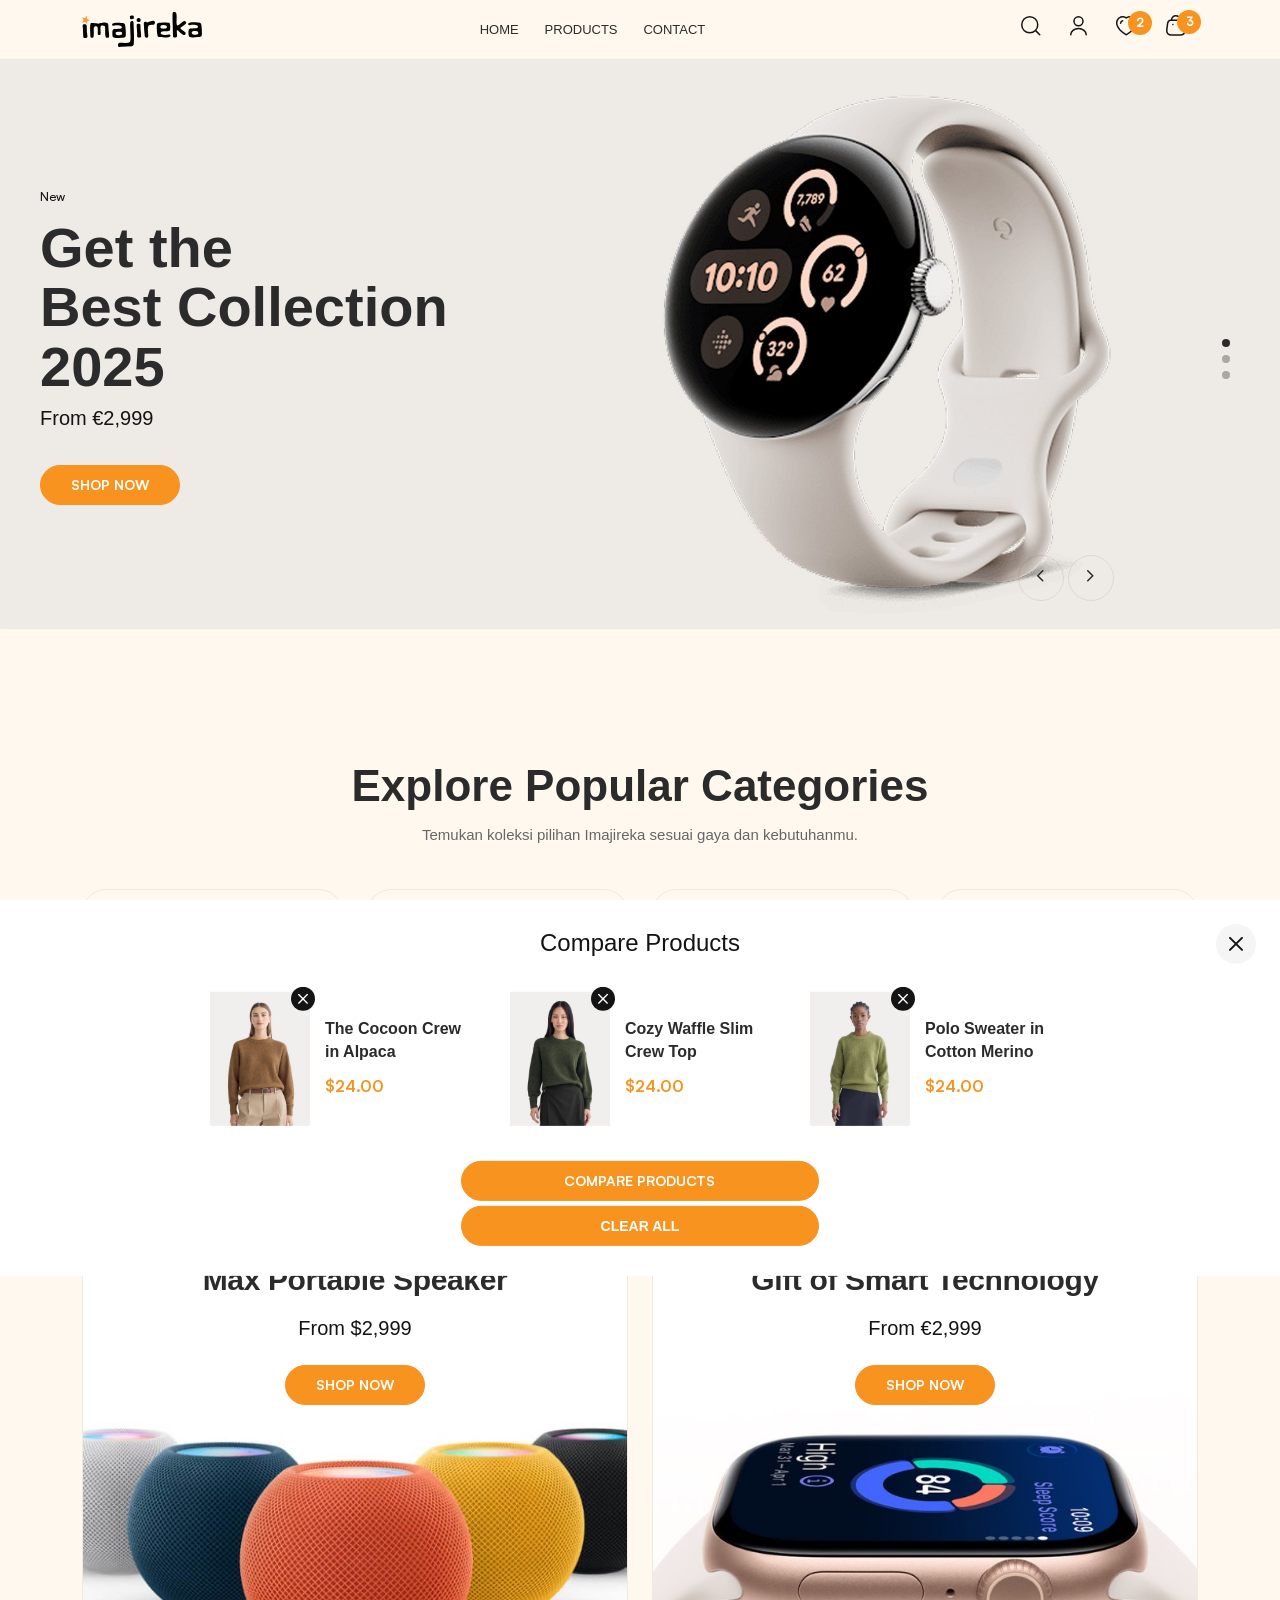
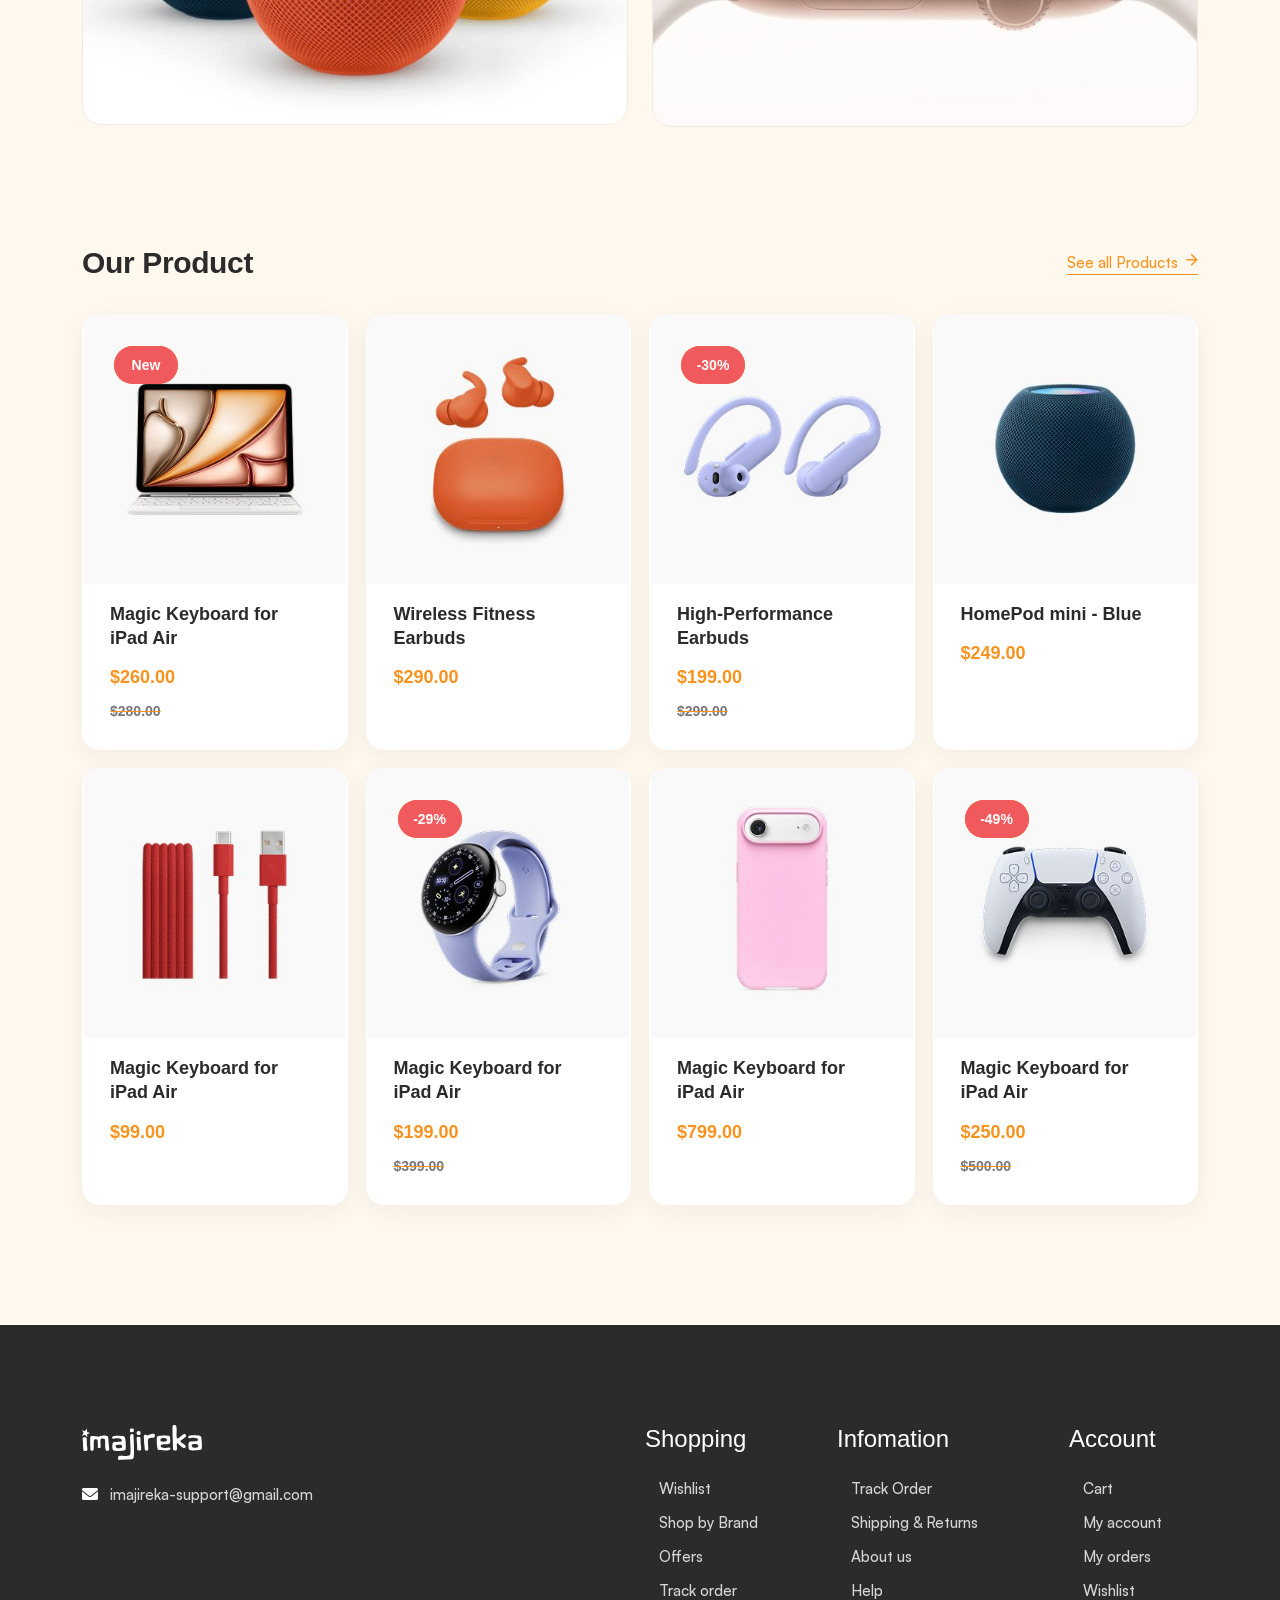
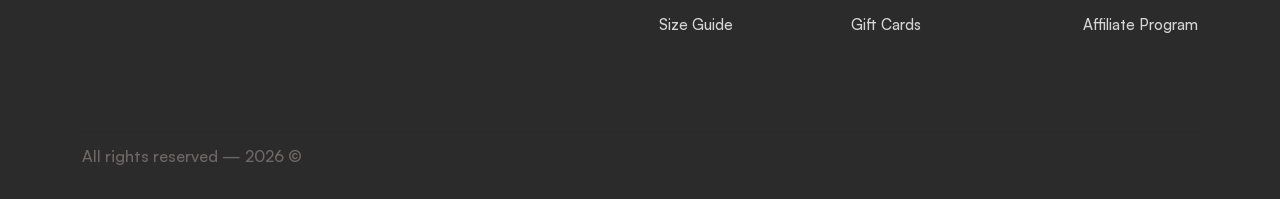
==== commit eec17388: "fixed merchandise" ====
--- a/merchandise/index.html
+++ b/merchandise/index.html
@@ -11,46 +11,11 @@
 <link href="css/animate.css" rel="stylesheet"/>
 <link href="css/custom-animation.css" rel="stylesheet"/>
 <link href="css/font-awesome-pro.css" rel="stylesheet"/>
-<link href="css/spacing.css" rel="stylesheet"/>
 <link href="css/main.css" rel="stylesheet"/>
 <link href="css/vanilla.css" rel="stylesheet"/>
-<link href="css/imajireka-theme.css" rel="stylesheet"/>
-    <link rel="stylesheet" href="css/our-product-layout.css">
-    <link rel="stylesheet" href="css/imajireka-product-grid.css">
-    <link rel="stylesheet" href="css/imajireka-product-image-full.css">
-    <link rel="stylesheet" href="css/imajireka-hide-product-colors.css">
-    <link rel="stylesheet" href="css/imajireka-product-full-bleed.css">
-    <link rel="stylesheet" href="css/imajireka-section-cleanup.css">
-    <link rel="stylesheet" href="css/imajireka-footer-no-subscribe.css">
-    <link rel="stylesheet" href="css/imajireka-footer-right-columns.css">
-    <link rel="stylesheet" href="css/imajireka-footer-exact-layout.css">
-    <link rel="stylesheet" href="css/imajireka-footer-no-payment.css">
-    <link rel="stylesheet" href="css/imajireka-fontawesome-fix.css">
-    <link rel="stylesheet" href="css/imajireka-fontawesome-final.css">
-    <link rel="stylesheet" href="css/imajireka-fontawesome-working.css">
+    <link rel="stylesheet" href="css/imajireka.css">
 </head>
 <body>
-<!-- pre loader area start -->
-<div id="loading">
-<div id="loading-center">
-<div id="loading-center-absolute">
-<div class="aq-preloader-content">
-<div class="aq-preloader-logo">
-<div class="aq-preloader-circle">
-<svg fill="none" height="190" viewbox="0 0 380 380" width="190" xmlns="http://www.w3.org/2000/svg">
-<circle cx="190" cy="190" r="180" stroke="#D9D9D9" stroke-linecap="round" stroke-width="6"></circle>
-<circle cx="190" cy="190" r="180" stroke="red" stroke-linecap="round" stroke-width="6"></circle>
-</svg>
-</div>
-<img alt="" src="images/favicon.png"/>
-</div>
-<h3 class="aq-preloader-title">Imajireka</h3>
-<p class="aq-preloader-subtitle">Preparing your creative merch...</p>
-</div>
-</div>
-</div>
-</div>
-<!-- pre loader area end -->
 <!-- back to top start -->
 <div class="progress-wrap">
 <svg class="progress-circle svg-content" height="100%" viewbox="-1 -1 102 102" width="100%">
--- a/merchandise/css/imajireka.css
+++ b/merchandise/css/imajireka.css
@@ -0,0 +1,1400 @@
+/* IMAJIREKA CUSTOM STYLES
+   Consolidated project-specific overrides.
+   Base/vendor styles remain in main.css, vanilla.css, animate.css,
+   custom-animation.css and font-awesome-pro.css.
+*/
+
+/* =========================================================
+   spacing.css
+   ========================================================= */
+.mt-5{margin-top:5px !important}.mt-10{margin-top:10px}.mt-15{margin-top:15px}.mt-20{margin-top:20px}.mt-25{margin-top:25px}.mt-30{margin-top:30px}.mt-35{margin-top:35px}.mt-40{margin-top:40px}.mt-45{margin-top:45px}.mt-50{margin-top:50px}.mt-55{margin-top:55px}.mt-60{margin-top:60px}.mt-65{margin-top:65px}.mt-70{margin-top:70px}.mt-75{margin-top:75px}.mt-80{margin-top:80px}.mt-85{margin-top:85px}.mt-90{margin-top:90px}.mt-95{margin-top:95px}.mt-100{margin-top:100px}.mt-105{margin-top:105px}.mt-110{margin-top:110px}.mt-115{margin-top:115px}.mt-120{margin-top:120px}.mt-125{margin-top:125px}.mt-130{margin-top:130px}.mt-135{margin-top:135px}.mt-140{margin-top:140px}.mt-145{margin-top:145px}.mt-150{margin-top:150px}.mt-155{margin-top:155px}.mt-160{margin-top:160px}.mt-165{margin-top:165px}.mt-170{margin-top:170px}.mt-175{margin-top:175px}.mt-180{margin-top:180px}.mt-185{margin-top:185px}.mt-190{margin-top:190px}.mt-195{margin-top:195px}.mt-200{margin-top:200px}.mb-5{margin-bottom:5px !important}.mb-10{margin-bottom:10px}.mb-15{margin-bottom:15px}.mb-20{margin-bottom:20px}.mb-25{margin-bottom:25px}.mb-30{margin-bottom:30px}.mb-35{margin-bottom:35px}.mb-40{margin-bottom:40px}.mb-45{margin-bottom:45px}.mb-50{margin-bottom:50px}.mb-55{margin-bottom:55px}.mb-60{margin-bottom:60px}.mb-65{margin-bottom:65px}.mb-70{margin-bottom:70px}.mb-75{margin-bottom:75px}.mb-80{margin-bottom:80px}.mb-85{margin-bottom:85px}.mb-90{margin-bottom:90px}.mb-95{margin-bottom:95px}.mb-100{margin-bottom:100px}.mb-105{margin-bottom:105px}.mb-110{margin-bottom:110px}.mb-115{margin-bottom:115px}.mb-120{margin-bottom:120px}.mb-125{margin-bottom:125px}.mb-130{margin-bottom:130px}.mb-135{margin-bottom:135px}.mb-140{margin-bottom:140px}.mb-145{margin-bottom:145px}.mb-150{margin-bottom:150px}.mb-155{margin-bottom:155px}.mb-160{margin-bottom:160px}.mb-165{margin-bottom:165px}.mb-170{margin-bottom:170px}.mb-175{margin-bottom:175px}.mb-180{margin-bottom:180px}.mb-185{margin-bottom:185px}.mb-190{margin-bottom:190px}.mb-195{margin-bottom:195px}.mb-200{margin-bottom:200px}.ml-5{margin-left:5px}.ml-10{margin-left:10px}.ml-15{margin-left:15px}.ml-20{margin-left:20px}.ml-25{margin-left:25px}.ml-30{margin-left:30px}.ml-35{margin-left:35px}.ml-40{margin-left:40px}.ml-45{margin-left:45px}.ml-50{margin-left:50px}.ml-55{margin-left:55px}.ml-60{margin-left:60px}.ml-65{margin-left:65px}.ml-70{margin-left:70px}.ml-75{margin-left:75px}.ml-80{margin-left:80px}.ml-85{margin-left:85px}.ml-90{margin-left:90px}.ml-95{margin-left:95px}.ml-100{margin-left:100px}.ml-105{margin-left:105px}.ml-110{margin-left:110px}.ml-115{margin-left:115px}.ml-120{margin-left:120px}.ml-125{margin-left:125px}.ml-130{margin-left:130px}.ml-135{margin-left:135px}.ml-140{margin-left:140px}.ml-145{margin-left:145px}.ml-150{margin-left:150px}.ml-155{margin-left:155px}.ml-160{margin-left:160px}.ml-165{margin-left:165px}.ml-170{margin-left:170px}.ml-175{margin-left:175px}.ml-180{margin-left:180px}.ml-185{margin-left:185px}.ml-190{margin-left:190px}.ml-195{margin-left:195px}.ml-200{margin-left:200px}.mr-5{margin-right:5px}.mr-10{margin-right:10px}.mr-15{margin-right:15px}.mr-20{margin-right:20px}.mr-25{margin-right:25px}.mr-30{margin-right:30px}.mr-35{margin-right:35px}.mr-40{margin-right:40px}.mr-45{margin-right:45px}.mr-50{margin-right:50px}.mr-55{margin-right:55px}.mr-60{margin-right:60px}.mr-65{margin-right:65px}.mr-70{margin-right:70px}.mr-75{margin-right:75px}.mr-80{margin-right:80px}.mr-85{margin-right:85px}.mr-90{margin-right:90px}.mr-95{margin-right:95px}.mr-100{margin-right:100px}.mr-105{margin-right:105px}.mr-110{margin-right:110px}.mr-115{margin-right:115px}.mr-120{margin-right:120px}.mr-125{margin-right:125px}.mr-130{margin-right:130px}.mr-135{margin-right:135px}.mr-140{margin-right:140px}.mr-145{margin-right:145px}.mr-150{margin-right:150px}.mr-155{margin-right:155px}.mr-160{margin-right:160px}.mr-165{margin-right:165px}.mr-170{margin-right:170px}.mr-175{margin-right:175px}.mr-180{margin-right:180px}.mr-185{margin-right:185px}.mr-190{margin-right:190px}.mr-195{margin-right:195px}.mr-200{margin-right:200px}.pt-5{padding-top:5px !important}.pt-10{padding-top:10px}.pt-15{padding-top:15px}.pt-20{padding-top:20px}.pt-25{padding-top:25px}.pt-30{padding-top:30px}.pt-35{padding-top:35px}.pt-40{padding-top:40px}.pt-45{padding-top:45px}.pt-50{padding-top:50px}.pt-55{padding-top:55px}.pt-60{padding-top:60px}.pt-65{padding-top:65px}.pt-70{padding-top:70px}.pt-75{padding-top:75px}.pt-80{padding-top:80px}.pt-85{padding-top:85px}.pt-90{padding-top:90px}.pt-95{padding-top:95px}.pt-100{padding-top:100px}.pt-105{padding-top:105px}.pt-110{padding-top:110px}.pt-115{padding-top:115px}.pt-120{padding-top:120px}.pt-125{padding-top:125px}.pt-130{padding-top:130px}.pt-135{padding-top:135px}.pt-140{padding-top:140px}.pt-145{padding-top:145px}.pt-150{padding-top:150px}.pt-155{padding-top:155px}.pt-160{padding-top:160px}.pt-165{padding-top:165px}.pt-170{padding-top:170px}.pt-175{padding-top:175px}.pt-180{padding-top:180px}.pt-185{padding-top:185px}.pt-190{padding-top:190px}.pt-195{padding-top:195px}.pt-200{padding-top:200px}.pt-250{padding-top: 250px;}.pt-270{padding-top:270px}.pb-5{padding-bottom:5px !important}.pb-10{padding-bottom:10px}.pb-15{padding-bottom:15px}.pb-20{padding-bottom:20px}.pb-25{padding-bottom:25px}.pb-30{padding-bottom:30px}.pb-35{padding-bottom:35px}.pb-40{padding-bottom:40px}.pb-45{padding-bottom:45px}.pb-50{padding-bottom:50px}.pb-55{padding-bottom:55px}.pb-60{padding-bottom:60px}.pb-65{padding-bottom:65px}.pb-70{padding-bottom:70px}.pb-75{padding-bottom:75px}.pb-80{padding-bottom:80px}.pb-85{padding-bottom:85px}.pb-90{padding-bottom:90px}.pb-95{padding-bottom:95px}.pb-100{padding-bottom:100px}.pb-105{padding-bottom:105px}.pb-110{padding-bottom:110px}.pb-115{padding-bottom:115px}.pb-120{padding-bottom:120px}.pb-125{padding-bottom:125px}.pb-130{padding-bottom:130px}.pb-135{padding-bottom:135px}.pb-140{padding-bottom:140px}.pb-145{padding-bottom:145px}.pb-150{padding-bottom:150px}.pb-155{padding-bottom:155px}.pb-160{padding-bottom:160px}.pb-165{padding-bottom:165px}.pb-170{padding-bottom:170px}.pb-175{padding-bottom:175px}.pb-180{padding-bottom:180px}.pb-185{padding-bottom:185px}.pb-190{padding-bottom:190px}.pb-195{padding-bottom:195px}.pb-200{padding-bottom:200px}.pl-5{padding-left:5px}.pl-10{padding-left:10px}.pl-15{padding-left:15px}.pl-20{padding-left:20px}.pl-25{padding-left:25px}.pl-30{padding-left:30px}.pl-35{padding-left:35px}.pl-40{padding-left:40px}.pl-45{padding-left:45px}.pl-50{padding-left:50px}.pl-55{padding-left:55px}.pl-60{padding-left:60px}.pl-65{padding-left:65px}.pl-70{padding-left:70px}.pl-75{padding-left:75px}.pl-80{padding-left:80px}.pl-85{padding-left:85px}.pl-90{padding-left:90px}.pl-95{padding-left:95px}.pl-100{padding-left:100px}.pl-105{padding-left:105px}.pl-110{padding-left:110px}.pl-115{padding-left:115px}.pl-120{padding-left:120px}.pl-125{padding-left:125px}.pl-130{padding-left:130px}.pl-135{padding-left:135px}.pl-140{padding-left:140px}.pl-145{padding-left:145px}.pl-150{padding-left:150px}.pl-155{padding-left:155px}.pl-160{padding-left:160px}.pl-165{padding-left:165px}.pl-170{padding-left:170px}.pl-175{padding-left:175px}.pl-180{padding-left:180px}.pl-185{padding-left:185px}.pl-190{padding-left:190px}.pl-195{padding-left:195px}.pl-200{padding-left:200px}.pr-5{padding-right:5px}.pr-10{padding-right:10px}.pr-15{padding-right:15px}.pr-20{padding-right:20px}.pr-25{padding-right:25px}.pr-30{padding-right:30px}.pr-35{padding-right:35px}.pr-40{padding-right:40px}.pr-45{padding-right:45px}.pr-50{padding-right:50px}.pr-55{padding-right:55px}.pr-60{padding-right:60px}.pr-65{padding-right:65px}.pr-70{padding-right:70px}.pr-75{padding-right:75px}.pr-80{padding-right:80px}.pr-85{padding-right:85px}.pr-90{padding-right:90px}.pr-95{padding-right:95px}.pr-100{padding-right:100px}.pr-105{padding-right:105px}.pr-110{padding-right:110px}.pr-115{padding-right:115px}.pr-120{padding-right:120px}.pr-125{padding-right:125px}.pr-130{padding-right:130px}.pr-135{padding-right:135px}.pr-140{padding-right:140px}.pr-145{padding-right:145px}.pr-150{padding-right:150px}.pr-155{padding-right:155px}.pr-160{padding-right:160px}.pr-165{padding-right:165px}.pr-170{padding-right:170px}.pr-175{padding-right:175px}.pr-180{padding-right:180px}.pr-185{padding-right:185px}.pr-190{padding-right:190px}.pr-195{padding-right:195px}.pr-200{padding-right:200px}
+
+
+@media only screen and (min-width:992px) and (max-width:1199px){.section-pt{padding-top:80px}.section-pb{padding-bottom:80px}.section-mt{margin-top:80px}.section-mb{margin-bottom:80px}}@media only screen and (min-width:768px) and (max-width:991px){.section-pt{padding-top:60px}.section-pb{padding-bottom:60px}.section-mt{margin-top:60px}.section-mb{margin-bottom:60px}}@media (max-width:767px){.xs-mt-5{margin-top:5px}.xs-mt-10{margin-top:10px}.xs-mt-15{margin-top:15px}.xs-mt-20{margin-top:20px}.xs-mt-25{margin-top:25px}.xs-mt-30{margin-top:30px}.xs-mt-35{margin-top:35px}.xs-mt-40{margin-top:40px}.xs-mt-45{margin-top:45px}.section-mt,.xs-mt-50{margin-top:50px}.xs-mb-5{margin-bottom:5px}.xs-mb-10{margin-bottom:10px}.xs-mb-15{margin-bottom:15px}.xs-mb-20{margin-bottom:20px}.xs-mb-25{margin-bottom:25px}.xs-mb-30{margin-bottom:30px}.xs-mb-35{margin-bottom:35px}.xs-mb-40{margin-bottom:40px}.xs-mb-45{margin-bottom:45px}.section-mb,.xs-mb-50{margin-bottom:50px}.xs-ml-5{margin-left:5px}.xs-ml-10{margin-left:10px}.xs-ml-15{margin-left:15px}.xs-ml-20{margin-left:20px}.xs-ml-25{margin-left:25px}.xs-ml-30{margin-left:30px}.xs-ml-35{margin-left:35px}.xs-ml-40{margin-left:40px}.xs-ml-45{margin-left:45px}.xs-ml-50{margin-left:50px}.xs-pt-5{padding-top:5px}.xs-pt-10{padding-top:10px}.xs-pt-15{padding-top:15px}.xs-pt-20{padding-top:20px}.xs-pt-25{padding-top:25px}.xs-pt-30{padding-top:30px}.xs-pt-35{padding-top:35px}.xs-pt-40{padding-top:40px}.xs-pt-45{padding-top:45px}.section-pt,.xs-pt-50{padding-top:50px}.xs-pl-5{padding-left:5px}.xs-pl-10{padding-left:10px}.xs-pl-15{padding-left:15px}.xs-pl-20{padding-left:20px}.xs-pl-25{padding-left:25px}.xs-pl-30{padding-left:30px}.xs-pl-35{padding-left:35px}.xs-pl-40{padding-left:40px}.xs-pl-45{padding-left:45px}.xs-pl-50{padding-left:50px}.xs-pb-5{padding-bottom:5px}.xs-pb-10{padding-bottom:10px}.xs-pb-15{padding-bottom:15px}.xs-pb-20{padding-bottom:20px}.xs-pb-25{padding-bottom:25px}.xs-pb-30{padding-bottom:30px}.xs-pb-35{padding-bottom:35px}.xs-pb-40{padding-bottom:40px}.xs-pb-45{padding-bottom:45px}.section-pb,.xs-pb-50{padding-bottom:50px}}
+
+
+/* =========================================================
+   imajireka-theme.css
+   ========================================================= */
+/* =========================================================
+   IMAJIREKA BRAND THEME
+   Applied to the vanilla merchandise storefront.
+   Keeps the original e-commerce structure/functionality,
+   while aligning typography, palette, shape and UI language
+   with the Imajireka landing page.
+========================================================= */
+
+@import url("https://fonts.googleapis.com/css2?family=Baloo+2:wght@400..800&family=Outfit:wght@400;500;600;700&family=Poppins:wght@300;400;500;600;700;800&display=swap");
+
+:root {
+  --im-orange: #f7931e;
+  --im-orange-dark: #e88412;
+  --im-orange-light: #f6aa4b;
+  --im-yellow: #ffd65a;
+  --im-yellow-orange: #ffb52e;
+  --im-blue: #5eb0d5;
+  --im-red: #f05a5d;
+
+  --im-cream: #fff8ef;
+  --im-cream-section: #f8f3eb;
+  --im-cream-mid: #ffe8c8;
+  --im-cream-card: #ffe5c5;
+
+  --im-dark: #2b2b2b;
+  --im-dark-soft: #2d2d2d;
+  --im-text: #666666;
+  --im-muted: #8c8c8c;
+  --im-border: #cfcfcf;
+  --im-white: #ffffff;
+
+  --im-body: "Poppins", sans-serif;
+  --im-heading: "Baloo 2", sans-serif;
+  --im-display: "Outfit", sans-serif;
+}
+
+/* ---------- Base ---------- */
+html {
+  scroll-behavior: smooth;
+}
+
+body {
+  background: var(--im-cream) !important;
+  color: var(--im-dark) !important;
+  font-family: var(--im-body) !important;
+}
+
+body,
+button,
+input,
+textarea,
+select,
+option {
+  font-family: var(--im-body) !important;
+}
+
+h1,
+h2,
+h3,
+h4,
+h5,
+h6,
+.aq-section-title,
+.aq-breadcrumb-title,
+.aq-footer-widget-title,
+.aq-product-details-title,
+.aq-product-title,
+.aq-product-main-title,
+.aq-header-menu,
+.aq-offcanvas-menu {
+  font-family: var(--im-heading) !important;
+  color: var(--im-dark);
+}
+
+p,
+span,
+li,
+label,
+input,
+textarea,
+select,
+.aq-product-details-content,
+.aq-product-details-info,
+.aq-product-details-list,
+.aq-footer-widget-menu,
+.aq-footer-contact-wrap {
+  font-family: var(--im-body);
+}
+
+a {
+  color: var(--im-dark);
+}
+
+a:hover {
+  color: var(--im-orange);
+}
+
+/* ---------- Common brand colors ---------- */
+.aq-btn,
+.aq-btn-black,
+.aq-btn-primary,
+.aq-btn-theme,
+button[type="submit"],
+.aq-product-details-cart-btn,
+.aq-product-details-buy-btn,
+.aq-btn-subscribe {
+  background: var(--im-orange) !important;
+  border-color: var(--im-orange) !important;
+  color: var(--im-white) !important;
+  border-radius: 999px !important;
+}
+
+.aq-btn:hover,
+.aq-btn-black:hover,
+.aq-btn-primary:hover,
+.aq-btn-theme:hover,
+button[type="submit"]:hover,
+.aq-product-details-cart-btn:hover,
+.aq-product-details-buy-btn:hover,
+.aq-btn-subscribe:hover {
+  background: var(--im-orange-dark) !important;
+  border-color: var(--im-orange-dark) !important;
+  color: var(--im-white) !important;
+  transform: translateY(-2px);
+  box-shadow: 0 8px 18px rgba(247, 147, 30, 0.2);
+}
+
+.aq-btn-white,
+.aq-btn-border,
+.aq-btn-link {
+  color: var(--im-orange) !important;
+  border-color: var(--im-orange) !important;
+}
+
+.aq-btn-white:hover,
+.aq-btn-border:hover {
+  background: var(--im-orange) !important;
+  color: var(--im-white) !important;
+}
+
+/* ---------- Header ---------- */
+.aq-header-top-area,
+.aq-header-area,
+.aq-header-bottom-area,
+.aq-header-sticky,
+.aq-header-main-area {
+  background: var(--im-cream) !important;
+  border-color: rgba(207, 207, 207, 0.65) !important;
+}
+
+.aq-header-top-area {
+  color: var(--im-dark) !important;
+}
+
+.aq-header-top-area [data-bg-color],
+.aq-header-top-area[data-bg-color] {
+  background: var(--im-cream) !important;
+}
+
+.aq-header-logo img,
+.aq-offcanvas-logo img,
+.aq-footer-logo img {
+  width: 120px;
+  height: auto;
+  object-fit: contain;
+}
+
+/* Navigation */
+.aq-header-menu > nav > ul > li > a,
+.aq-header-menu nav > ul > li > a,
+.aq-header-menu ul li a {
+  color: var(--im-dark) !important;
+  font-family: var(--im-body) !important;
+  font-size: 13px;
+  font-weight: 500;
+}
+
+.aq-header-menu nav > ul > li > a:hover,
+.aq-header-menu nav > ul > li.current-menu-item > a,
+.aq-header-menu nav > ul > li > a.active {
+  color: var(--im-orange) !important;
+}
+
+/* Header icons */
+.aq-header-right-item button,
+.aq-header-right-item a,
+.aq-header-right-item i,
+.aq-header-action-item button,
+.aq-header-action-item a {
+  color: var(--im-dark) !important;
+}
+
+.aq-header-right-item button:hover,
+.aq-header-right-item a:hover,
+.aq-header-action-item button:hover,
+.aq-header-action-item a:hover {
+  color: var(--im-orange) !important;
+}
+
+/* ---------- Announcement / promo ---------- */
+.aq-header-top-style-4 {
+  background: var(--im-orange) !important;
+  color: var(--im-white) !important;
+}
+
+.aq-header-top-style-4 a,
+.aq-header-top-style-4 span,
+.aq-header-top-style-4 p,
+.aq-header-top-style-4 button {
+  color: var(--im-white) !important;
+}
+
+/* ---------- Main sections ---------- */
+.aq-section,
+.aq-shop-area,
+.aq-product-area,
+.aq-category-area,
+.aq-banner-area,
+.aq-feature-area,
+.aq-deals-area,
+.aq-instagram-area,
+.aq-blog-area {
+  background: var(--im-cream) !important;
+}
+
+.aq-section-title,
+.aq-section-title span,
+.aq-breadcrumb-title {
+  color: var(--im-dark) !important;
+}
+
+.aq-section-title span,
+.aq-product-title a:hover,
+.aq-product-price,
+.aq-product-price span,
+.aq-product-details-price,
+.aq-product-details-price span,
+.aq-blog-title a:hover {
+  color: var(--im-orange) !important;
+}
+
+/* ---------- Breadcrumb / page title ---------- */
+.aq-breadcrumb-area,
+.breadcrumb-area {
+  background: var(--im-cream-section) !important;
+}
+
+.aq-breadcrumb-title {
+  font-size: clamp(32px, 4vw, 52px) !important;
+  font-weight: 700 !important;
+}
+
+/* ---------- Product cards ---------- */
+.aq-product-item,
+.aq-product-main,
+.aq-product-inner,
+.aq-product-thumb,
+.aq-product-content {
+  font-family: var(--im-body);
+}
+
+.aq-product-item {
+  border-radius: var(--im-radius, 12px);
+}
+
+.aq-product-thumb {
+  background: var(--im-cream-section) !important;
+  border-radius: 12px !important;
+  overflow: hidden;
+}
+
+.aq-product-thumb img {
+  transition: transform 0.35s ease;
+}
+
+.aq-product-item:hover .aq-product-thumb img {
+  transform: scale(1.035);
+}
+
+.aq-product-title a,
+.aq-product-main-title a {
+  color: var(--im-dark) !important;
+  font-family: var(--im-heading) !important;
+  font-weight: 600;
+}
+
+.aq-product-title a:hover,
+.aq-product-main-title a:hover {
+  color: var(--im-orange) !important;
+}
+
+.aq-product-price {
+  font-family: var(--im-body) !important;
+  font-weight: 600;
+}
+
+.aq-product-badge,
+.aq-product-tag,
+.aq-sale-badge {
+  background: var(--im-orange) !important;
+  color: var(--im-white) !important;
+  border-radius: 999px !important;
+}
+
+/* Product action buttons */
+.aq-product-action a,
+.aq-product-action button,
+.aq-product-action-item a,
+.aq-product-action-item button {
+  background: var(--im-white) !important;
+  color: var(--im-dark) !important;
+  border-color: var(--im-border) !important;
+  border-radius: 999px !important;
+}
+
+.aq-product-action a:hover,
+.aq-product-action button:hover,
+.aq-product-action-item a:hover,
+.aq-product-action-item button:hover {
+  background: var(--im-orange) !important;
+  border-color: var(--im-orange) !important;
+  color: var(--im-white) !important;
+}
+
+/* ---------- Categories ---------- */
+.aq-category-item,
+.aq-category-content {
+  border-radius: 12px !important;
+}
+
+.aq-category-item:hover .aq-category-title,
+.aq-category-title a:hover {
+  color: var(--im-orange) !important;
+}
+
+/* ---------- Form controls ---------- */
+input,
+textarea,
+select,
+.aq-form-control,
+.nice-select {
+  background: var(--im-white) !important;
+  color: var(--im-dark) !important;
+  border-color: var(--im-border) !important;
+  border-radius: 12px !important;
+}
+
+input:focus,
+textarea:focus,
+select:focus,
+.aq-form-control:focus {
+  border-color: var(--im-orange) !important;
+  box-shadow: 0 0 0 3px rgba(247, 147, 30, 0.1) !important;
+  outline: none;
+}
+
+input::placeholder,
+textarea::placeholder {
+  color: var(--im-muted) !important;
+}
+
+/* ---------- Search / cart / offcanvas ---------- */
+.aq-search-wrap,
+.aq-cartmini-wrap,
+.aq-offcanvas-wrap,
+.aq-mobile-menu-wrap {
+  background: var(--im-cream) !important;
+  color: var(--im-dark) !important;
+}
+
+.aq-search-cat-title,
+.aq-offcanvas-title,
+.aq-cartmini-title {
+  font-family: var(--im-heading) !important;
+  color: var(--im-dark) !important;
+}
+
+.aq-search-cat a:hover,
+.aq-offcanvas-menu a:hover,
+.aq-cartmini-product-title a:hover {
+  color: var(--im-orange) !important;
+}
+
+/* ---------- Pagination ---------- */
+.aq-pagination a,
+.aq-pagination span {
+  border-color: var(--im-border) !important;
+  color: var(--im-dark) !important;
+  border-radius: 999px !important;
+}
+
+.aq-pagination a:hover,
+.aq-pagination .current,
+.aq-pagination span.current {
+  background: var(--im-orange) !important;
+  border-color: var(--im-orange) !important;
+  color: var(--im-white) !important;
+}
+
+/* ---------- Footer ---------- */
+.aq-footer-area,
+.aq-footer,
+footer {
+  background: var(--im-dark) !important;
+  color: var(--im-white) !important;
+}
+
+.aq-footer-area [data-bg-color] {
+  background: var(--im-dark) !important;
+}
+
+.aq-footer-widget-title {
+  color: var(--im-white) !important;
+  font-size: 24px !important;
+}
+
+.aq-footer-widget-menu a,
+.aq-footer-contact-wrap a,
+.aq-footer-contact-wrap,
+.aq-footer-widget p {
+  color: #d5d5d5 !important;
+}
+
+.aq-footer-widget-menu a:hover,
+.aq-footer-contact-wrap a:hover {
+  color: var(--im-orange-light) !important;
+}
+
+.aq-footer-widget-social a {
+  background: rgba(255, 255, 255, 0.08) !important;
+  color: var(--im-white) !important;
+  border-radius: 999px !important;
+}
+
+.aq-footer-widget-social a:hover {
+  background: var(--im-orange) !important;
+}
+
+/* ---------- Modal / popup ---------- */
+.modal-content,
+.aq-modal-content,
+.aq-product-modal-content {
+  background: var(--im-cream) !important;
+  border-radius: 24px !important;
+}
+
+.modal-header,
+.modal-footer {
+  border-color: var(--im-border) !important;
+}
+
+/* ---------- Quantity / wishlist / count ---------- */
+.count-box,
+.aq-header-count,
+.aq-cart-count,
+.aq-wishlist-count {
+  background: var(--im-orange) !important;
+  color: var(--im-white) !important;
+}
+
+/* ---------- Back to top ---------- */
+.progress-wrap {
+  background: var(--im-white) !important;
+  border-color: var(--im-orange) !important;
+  color: var(--im-orange) !important;
+}
+
+.progress-wrap::after {
+  color: var(--im-orange) !important;
+}
+
+/* ---------- Preloader ---------- */
+#loading {
+  background: var(--im-cream) !important;
+}
+
+.aq-preloader-title {
+  font-family: var(--im-heading) !important;
+  color: var(--im-dark) !important;
+}
+
+.aq-preloader-subtitle {
+  color: var(--im-muted) !important;
+}
+
+.aq-preloader-circle circle:nth-child(2) {
+  stroke: var(--im-orange) !important;
+}
+
+/* ---------- Responsive brand sizing ---------- */
+@media (max-width: 1199px) {
+  .aq-header-logo img,
+  .aq-offcanvas-logo img,
+  .aq-footer-logo img {
+    width: 108px;
+  }
+}
+
+@media (max-width: 767px) {
+  .aq-header-logo img,
+  .aq-offcanvas-logo img,
+  .aq-footer-logo img {
+    width: 100px;
+  }
+
+  .aq-breadcrumb-title {
+    font-size: 34px !important;
+  }
+}
+
+/* =========================================================
+   IMAJIREKA — Popular Categories
+   ========================================================= */
+.imajireka-popular-categories {
+  padding: 72px 0 78px;
+  background: #fff8ef;
+}
+
+.imajireka-popular-categories-heading {
+  margin-bottom: 42px;
+}
+
+.imajireka-popular-categories-heading h2 {
+  margin: 0 0 10px;
+  color: #2b2b2b;
+  font-family: "Baloo 2", sans-serif;
+  font-size: clamp(32px, 4vw, 44px);
+  font-weight: 700;
+  line-height: 1.15;
+}
+
+.imajireka-popular-categories-heading p {
+  margin: 0 auto;
+  max-width: 620px;
+  color: #666666;
+  font-family: "Poppins", sans-serif;
+  font-size: 15px;
+  line-height: 1.7;
+}
+
+.imajireka-category-grid {
+  display: grid;
+  grid-template-columns: repeat(4, minmax(0, 1fr));
+  gap: 24px;
+}
+
+.imajireka-category-card {
+  min-height: 190px;
+  padding: 30px 20px 26px;
+  border: 1px solid rgba(43, 43, 43, 0.08);
+  border-radius: 24px;
+  /* background: #FFFFFF; */
+  display: flex;
+  flex-direction: column;
+  align-items: center;
+  justify-content: center;
+  text-align: center;
+  text-decoration: none;
+  transition:
+    transform 0.25s ease,
+    box-shadow 0.25s ease,
+    border-color 0.25s ease;
+}
+
+.imajireka-category-card:hover {
+  transform: translateY(-6px);
+  border-color: rgba(247, 147, 30, 0.28);
+  box-shadow: 0 12px 30px rgba(43, 43, 43, 0.08);
+}
+
+.imajireka-category-icon {
+  width: 88px;
+  height: 88px;
+  margin-bottom: 18px;
+  border-radius: 50%;
+  background: #ffe5c5;
+  color: #f7931e;
+  display: inline-flex;
+  align-items: center;
+  justify-content: center;
+  font-size: 34px;
+  transition:
+    background 0.25s ease,
+    color 0.25s ease,
+    transform 0.25s ease;
+}
+
+.imajireka-category-card:hover .imajireka-category-icon {
+  background: #f7931e;
+  color: #ffffff;
+  transform: scale(1.04);
+}
+
+.imajireka-category-name {
+  color: #2b2b2b;
+  font-family: "Poppins", sans-serif;
+  font-size: 17px;
+  font-weight: 600;
+  line-height: 1.4;
+}
+
+@media (max-width: 991px) {
+  .imajireka-popular-categories {
+    padding: 60px 0 65px;
+  }
+
+  .imajireka-category-grid {
+    grid-template-columns: repeat(2, minmax(0, 1fr));
+  }
+}
+
+@media (max-width: 575px) {
+  .imajireka-popular-categories {
+    padding: 50px 0 55px;
+  }
+
+  .imajireka-popular-categories-heading {
+    margin-bottom: 30px;
+  }
+
+  .imajireka-category-grid {
+    grid-template-columns: 1fr;
+    gap: 16px;
+  }
+
+  .imajireka-category-card {
+    min-height: 160px;
+  }
+}
+
+
+/* =========================================================
+   our-product-layout.css
+   ========================================================= */
+/* Imajireka - Our Product layout */
+.our-product-grid,
+.new-arrivals-grid,
+.tp-product-slider-active,
+.product-grid,
+.products-grid {
+    display: grid !important;
+    grid-template-columns: repeat(4, minmax(0, 1fr)) !important;
+    gap: 28px !important;
+}
+
+/* Keep product cards aligned in a 4-column grid */
+.our-product-grid > *,
+.new-arrivals-grid > *,
+.product-grid > *,
+.products-grid > * {
+    width: 100% !important;
+    max-width: none !important;
+}
+
+/* Product card typography: left aligned */
+.our-product-grid .product-content,
+.our-product-grid .product__content,
+.new-arrivals-grid .product-content,
+.new-arrivals-grid .product__content,
+.product-grid .product-content,
+.product-grid .product__content,
+.products-grid .product-content,
+.products-grid .product__content {
+    text-align: left !important;
+}
+
+/* Common product-card text elements */
+.our-product-grid .product-title,
+.our-product-grid .product-name,
+.our-product-grid .product__title,
+.new-arrivals-grid .product-title,
+.new-arrivals-grid .product-name,
+.new-arrivals-grid .product__title,
+.product-grid .product-title,
+.product-grid .product-name,
+.product-grid .product__title,
+.products-grid .product-title,
+.products-grid .product-name,
+.products-grid .product__title {
+    text-align: left !important;
+}
+
+/* Left-align prices, colors, badges and metadata where the template uses flex */
+.our-product-grid .product-price,
+.our-product-grid .product__price,
+.new-arrivals-grid .product-price,
+.new-arrivals-grid .product__price,
+.product-grid .product-price,
+.product-grid .product__price,
+.products-grid .product-price,
+.products-grid .product__price {
+    text-align: left !important;
+    justify-content: flex-start !important;
+}
+
+@media (max-width: 991px) {
+    .our-product-grid,
+    .new-arrivals-grid,
+    .tp-product-slider-active,
+    .product-grid,
+    .products-grid {
+        grid-template-columns: repeat(2, minmax(0, 1fr)) !important;
+    }
+}
+
+@media (max-width: 575px) {
+    .our-product-grid,
+    .new-arrivals-grid,
+    .tp-product-slider-active,
+    .product-grid,
+    .products-grid {
+        grid-template-columns: 1fr !important;
+    }
+}
+
+
+/* =========================================================
+   imajireka-product-grid.css
+   ========================================================= */
+/* =========================================================
+   IMAJIREKA - OUR PRODUCT CARD GRID
+   4 cards per row on desktop, remaining cards continue below.
+   ========================================================= */
+
+.elt-arrival-area .imajireka-product-grid {
+    display: grid !important;
+    grid-template-columns: repeat(4, minmax(0, 1fr)) !important;
+    column-gap: 18px !important;
+    row-gap: 18px !important;
+    margin-left: 0 !important;
+    margin-right: 0 !important;
+}
+
+.elt-arrival-area .imajireka-product-grid > .col {
+    width: auto !important;
+    max-width: none !important;
+    flex: none !important;
+    padding-left: 0 !important;
+    padding-right: 0 !important;
+}
+
+/* Card */
+.elt-arrival-area .imajireka-product-grid .aq-product-item {
+    width: 100% !important;
+    height: 100% !important;
+    min-height: 0 !important;
+    margin-bottom: 0 !important;
+    padding: 0 !important;
+    display: flex !important;
+    flex-direction: column !important;
+    justify-content: flex-start !important;
+    background: #ffffff !important;
+    border-radius: 18px !important;
+    overflow: hidden !important;
+    box-shadow: 0 6px 24px rgba(43, 43, 43, 0.055) !important;
+    transition: transform .25s ease, box-shadow .25s ease !important;
+}
+
+.elt-arrival-area .imajireka-product-grid .aq-product-item:hover {
+    transform: translateY(-3px);
+    box-shadow: 0 12px 30px rgba(43, 43, 43, 0.09) !important;
+}
+
+/* Product image area */
+.elt-arrival-area .imajireka-product-grid .aq-product-thumb {
+    position: relative !important;
+    width: 100% !important;
+    height: 245px !important;
+    min-height: 245px !important;
+    margin: 0 !important;
+    flex: 0 0 245px !important;
+    display: flex !important;
+    align-items: center !important;
+    justify-content: center !important;
+    background: #ffffff !important;
+    border-radius: 0 !important;
+    overflow: hidden !important;
+}
+
+.elt-arrival-area .imajireka-product-grid .aq-product-thumb > a {
+    width: 100%;
+    height: 100%;
+    display: flex;
+    align-items: center;
+    justify-content: center;
+}
+
+.elt-arrival-area .imajireka-product-grid .aq-product-thumb .aq-product-img {
+    width: 100% !important;
+    height: 100% !important;
+    max-width: 100% !important;
+    object-fit: contain !important;
+    object-position: center !important;
+    padding: 18px !important;
+}
+
+/* Sale badge */
+.elt-arrival-area .imajireka-product-grid .aq-product-badge {
+    position: absolute !important;
+    top: 16px !important;
+    left: 16px !important;
+    right: auto !important;
+    z-index: 3 !important;
+}
+
+.elt-arrival-area .imajireka-product-grid .aq-product-badge span {
+    display: inline-flex !important;
+    align-items: center !important;
+    justify-content: center !important;
+    min-width: 64px;
+    height: 38px;
+    padding: 0 13px !important;
+    border-radius: 999px !important;
+    background: #F05A5D !important;
+    color: #fff !important;
+    font-family: 'Poppins', sans-serif !important;
+    font-size: 14px !important;
+    font-weight: 600 !important;
+}
+
+/* Product action buttons stay as hover actions */
+.elt-arrival-area .imajireka-product-grid .aq-product-action {
+    z-index: 4;
+}
+
+/* Content */
+.elt-arrival-area .imajireka-product-grid .imajireka-product-content {
+    width: 100% !important;
+    padding: 8px 22px 24px !important;
+    text-align: left !important;
+    display: flex !important;
+    flex-direction: column !important;
+    align-items: flex-start !important;
+    justify-content: flex-start !important;
+    flex: 1 1 auto !important;
+}
+
+/* Color swatches */
+.elt-arrival-area .imajireka-product-grid .aq-product-color {
+    width: 100%;
+    margin: 0 0 16px !important;
+    text-align: left !important;
+}
+
+.elt-arrival-area .imajireka-product-grid .aq-product-color ul {
+    display: flex !important;
+    align-items: center !important;
+    justify-content: flex-start !important;
+    gap: 10px !important;
+    margin: 0 !important;
+    padding: 0 !important;
+}
+
+/* Product title */
+.elt-arrival-area .imajireka-product-grid .aq-product-title {
+    width: 100% !important;
+    margin: 0 0 14px !important;
+    text-align: left !important;
+    font-family: 'Baloo 2', sans-serif !important;
+    font-size: 18px !important;
+    line-height: 1.35 !important;
+    font-weight: 600 !important;
+}
+
+.elt-arrival-area .imajireka-product-grid .aq-product-title a {
+    display: block !important;
+    width: 100% !important;
+    color: #2B2B2B !important;
+    text-align: left !important;
+    font-family: 'Baloo 2', sans-serif !important;
+    font-weight: 600 !important;
+}
+
+/* Price */
+.elt-arrival-area .imajireka-product-grid .aq-product-price {
+    width: 100% !important;
+    margin: 0 !important;
+    text-align: left !important;
+    display: flex !important;
+    flex-direction: column !important;
+    align-items: flex-start !important;
+    gap: 8px !important;
+}
+
+.elt-arrival-area .imajireka-product-grid .aq-product-new-price {
+    color: #F7931E !important;
+    font-family: 'Poppins', sans-serif !important;
+    font-size: 18px !important;
+    line-height: 1.2 !important;
+    font-weight: 600 !important;
+}
+
+.elt-arrival-area .imajireka-product-grid .aq-product-old-price {
+    color: #777 !important;
+    font-family: 'Poppins', sans-serif !important;
+    font-size: 14px !important;
+    line-height: 1.2 !important;
+}
+
+/* Tablet */
+@media (max-width: 991px) {
+    .elt-arrival-area .imajireka-product-grid {
+        grid-template-columns: repeat(2, minmax(0, 1fr)) !important;
+        gap: 18px !important;
+    }
+
+    .elt-arrival-area .imajireka-product-grid .aq-product-thumb {
+        height: 230px !important;
+        min-height: 230px !important;
+        flex-basis: 230px !important;
+    }
+}
+
+/* Mobile */
+@media (max-width: 575px) {
+    .elt-arrival-area .imajireka-product-grid {
+        grid-template-columns: 1fr !important;
+    }
+
+    .elt-arrival-area .imajireka-product-grid .aq-product-thumb {
+        height: 240px !important;
+        min-height: 240px !important;
+        flex-basis: 240px !important;
+    }
+
+    .elt-arrival-area .imajireka-product-grid .imajireka-product-content {
+        padding-left: 20px !important;
+        padding-right: 20px !important;
+    }
+}
+
+
+/* =========================================================
+   imajireka-product-image-full.css
+   ========================================================= */
+/* IMAJIREKA - Product card refinements */
+
+/* Hide the "Add To Compare" tooltip/label and compare action */
+.elt-arrival-area .imajireka-product-grid .aq-product-compare,
+.elt-arrival-area .imajireka-product-grid .aq-product-compare-btn,
+.elt-arrival-area .imajireka-product-grid .aq-product-action .compare,
+.elt-arrival-area .imajireka-product-grid .aq-product-action .compare-btn,
+.elt-arrival-area .imajireka-product-grid [class*="compare"] {
+    display: none !important;
+}
+
+/* Product image reaches the card's top, left and right edges */
+.elt-arrival-area .imajireka-product-grid .aq-product-thumb {
+    width: 100% !important;
+    margin: 0 !important;
+    padding: 0 !important;
+    border-radius: 18px 18px 0 0 !important;
+    overflow: hidden !important;
+    background: #fff !important;
+}
+
+/* The image itself fills the complete image area without side/top boundaries */
+.elt-arrival-area .imajireka-product-grid .aq-product-thumb > a {
+    width: 100% !important;
+    height: 100% !important;
+    margin: 0 !important;
+    padding: 0 !important;
+    display: flex !important;
+    align-items: center !important;
+    justify-content: center !important;
+}
+
+.elt-arrival-area .imajireka-product-grid .aq-product-thumb .aq-product-img {
+    width: 100% !important;
+    height: 100% !important;
+    max-width: none !important;
+    margin: 0 !important;
+    padding: 0 !important;
+    object-fit: contain !important;
+    object-position: center !important;
+}
+
+/* Keep the discount badge over the full-bleed image */
+.elt-arrival-area .imajireka-product-grid .aq-product-badge {
+    top: 16px !important;
+    left: 16px !important;
+    z-index: 5 !important;
+}
+
+/* Keep the remaining card content padded and separated from the image */
+.elt-arrival-area .imajireka-product-grid .imajireka-product-content {
+    padding: 18px 28px 26px !important;
+}
+
+
+/* =========================================================
+   imajireka-hide-product-colors.css
+   ========================================================= */
+/* Hide product color choices */
+.elt-arrival-area .imajireka-product-grid .aq-product-color,
+.elt-arrival-area .imajireka-product-grid .product-color,
+.elt-arrival-area .imajireka-product-grid [class*="product-color"],
+.elt-arrival-area .imajireka-product-grid [class*="color-swatch"],
+.elt-arrival-area .imajireka-product-grid [class*="color-option"] {
+    display: none !important;
+}
+
+
+/* =========================================================
+   imajireka-product-full-bleed.css
+   ========================================================= */
+/* ==========================================================
+   IMAJIREKA PRODUCT - TRUE FULL BLEED IMAGE
+   Image touches the card's left/right/top edges.
+   ========================================================== */
+
+.elt-arrival-area .imajireka-product-grid .aq-product-item {
+    padding: 0 !important;
+    overflow: hidden !important;
+}
+
+.elt-arrival-area .imajireka-product-grid .aq-product-thumb {
+    position: relative !important;
+    display: block !important;
+    width: calc(100% + 0px) !important;
+    height: 270px !important;
+    min-height: 270px !important;
+    margin: 0 !important;
+    padding: 0 !important;
+    border: 0 !important;
+    border-radius: 18px 18px 0 0 !important;
+    overflow: hidden !important;
+    box-sizing: border-box !important;
+    background: #fff !important;
+}
+
+.elt-arrival-area .imajireka-product-grid .aq-product-thumb > a,
+.elt-arrival-area .imajireka-product-grid .aq-product-thumb a {
+    position: absolute !important;
+    inset: 0 !important;
+    display: block !important;
+    width: 100% !important;
+    height: 100% !important;
+    margin: 0 !important;
+    padding: 0 !important;
+    border: 0 !important;
+}
+
+.elt-arrival-area .imajireka-product-grid .aq-product-thumb img,
+.elt-arrival-area .imajireka-product-grid .aq-product-thumb .aq-product-img {
+    display: block !important;
+    width: 100% !important;
+    height: 100% !important;
+    max-width: none !important;
+    max-height: none !important;
+    margin: 0 !important;
+    padding: 0 !important;
+    border: 0 !important;
+    border-radius: 0 !important;
+    object-fit: contain !important;
+    object-position: center !important;
+    box-sizing: border-box !important;
+}
+
+/* Remove any old inner image wrappers that may add horizontal padding */
+.elt-arrival-area .imajireka-product-grid .aq-product-thumb .aq-product-img-wrap,
+.elt-arrival-area .imajireka-product-grid .aq-product-thumb .product-img,
+.elt-arrival-area .imajireka-product-grid .aq-product-thumb .product-image {
+    width: 100% !important;
+    height: 100% !important;
+    margin: 0 !important;
+    padding: 0 !important;
+    border: 0 !important;
+}
+
+/* Keep the product content padding only below the image */
+.elt-arrival-area .imajireka-product-grid .imajireka-product-content {
+    margin: 0 !important;
+    padding: 18px 28px 26px !important;
+    box-sizing: border-box !important;
+}
+
+/* Discount badge remains inside the image */
+.elt-arrival-area .imajireka-product-grid .aq-product-badge {
+    top: 16px !important;
+    left: 16px !important;
+    z-index: 10 !important;
+}
+
+@media (max-width: 991px) {
+    .elt-arrival-area .imajireka-product-grid .aq-product-thumb {
+        height: 250px !important;
+        min-height: 250px !important;
+    }
+}
+
+@media (max-width: 575px) {
+    .elt-arrival-area .imajireka-product-grid .aq-product-thumb {
+        height: 260px !important;
+        min-height: 260px !important;
+    }
+}
+
+
+/* =========================================================
+   imajireka-section-cleanup.css
+   ========================================================= */
+/* Imajireka homepage section cleanup */
+.aq-product-buy-area,
+.aq-blog-area,
+.aq-brand-area {
+    display: none !important;
+}
+
+
+/* =========================================================
+   imajireka-footer-no-subscribe.css
+   ========================================================= */
+/* Imajireka footer - remove subscribe column */
+footer .footer-subscribe,
+footer .subscribe,
+footer [class*="subscribe"],
+footer [class*="newsletter"] {
+    display: none !important;
+}
+
+
+/* =========================================================
+   imajireka-footer-right-columns.css
+   ========================================================= */
+/* IMAJIREKA FOOTER - RIGHT SIDE NAVIGATION COLUMNS */
+
+/* Footer main layout:
+   brand/contact stays on the left,
+   Shopping / Information / Account are grouped on the right. */
+footer .footer-main,
+footer .footer-top,
+footer .footer-widget-area {
+    display: flex !important;
+    align-items: flex-start !important;
+}
+
+/* Make the footer content use the available width */
+footer .footer-main > .container,
+footer .footer-top > .container,
+footer .footer-widget-area > .container {
+    width: 100% !important;
+}
+
+/* Common Bootstrap-style footer row */
+footer .row {
+    display: flex !important;
+    flex-wrap: wrap !important;
+}
+
+/* The first/brand column remains on the left */
+footer .footer-logo,
+footer .footer-contact,
+footer .footer-widget:first-child {
+    margin-right: auto;
+}
+
+/* Group the three navigation columns on the right */
+footer .footer-widget:nth-child(2),
+footer .footer-widget:nth-child(3),
+footer .footer-widget:nth-child(4) {
+    margin-left: 55px !important;
+}
+
+/* If the template uses column classes, keep the three navigation
+   columns compact instead of stretching them across the footer. */
+footer .row > [class*="col-"] {
+    flex-shrink: 0;
+}
+
+/* Desktop alignment */
+@media (min-width: 992px) {
+    footer .footer-widget-area .row,
+    footer .footer-top .row,
+    footer .footer-main .row {
+        justify-content: flex-start !important;
+    }
+}
+
+/* Tablet/mobile: return to normal stacked layout */
+@media (max-width: 991px) {
+    footer .footer-widget:nth-child(2),
+    footer .footer-widget:nth-child(3),
+    footer .footer-widget:nth-child(4) {
+        margin-left: 0 !important;
+    }
+}
+
+
+/* =========================================================
+   imajireka-footer-exact-layout.css
+   ========================================================= */
+/* =========================================================
+   IMAJIREKA FOOTER - EXACT DESKTOP POSITIONING
+   Contact stays left; Shopping / Information / Account sit
+   together on the right.
+   ========================================================= */
+
+.aq-footer-area .aq-footer-widget-wrap > .row {
+    display: grid !important;
+    grid-template-columns: minmax(300px, 1fr) 150px 150px 150px !important;
+    column-gap: 70px !important;
+    align-items: start !important;
+    width: 100% !important;
+    margin: 0 !important;
+}
+
+.aq-footer-area .aq-footer-widget-wrap > .row > .col-xl-3:first-child {
+    grid-column: 1 !important;
+    width: auto !important;
+    max-width: none !important;
+    padding: 0 !important;
+}
+
+.aq-footer-area .aq-footer-widget-wrap > .row > .col-xl-2:nth-child(2) {
+    grid-column: 2 !important;
+    width: auto !important;
+    max-width: none !important;
+    padding: 0 !important;
+}
+
+.aq-footer-area .aq-footer-widget-wrap > .row > .col-xl-2:nth-child(3) {
+    grid-column: 3 !important;
+    width: auto !important;
+    max-width: none !important;
+    padding: 0 !important;
+}
+
+.aq-footer-area .aq-footer-widget-wrap > .row > .col-xl-2:nth-child(4) {
+    grid-column: 4 !important;
+    width: auto !important;
+    max-width: none !important;
+    padding: 0 !important;
+}
+
+/* Empty column left behind by the removed Subscribe section */
+.aq-footer-area .aq-footer-widget-wrap > .row > .col-xl-3:last-child {
+    display: none !important;
+}
+
+/* Remove old Bootstrap row negative margins/padding from footer columns */
+.aq-footer-area .aq-footer-widget-wrap .row {
+    --bs-gutter-x: 0 !important;
+    --bs-gutter-y: 0 !important;
+}
+
+/* Keep the navigation columns aligned at the right */
+.aq-footer-area .aq-footer-widget-wrap > .row > .col-xl-2:nth-child(2),
+.aq-footer-area .aq-footer-widget-wrap > .row > .col-xl-2:nth-child(3),
+.aq-footer-area .aq-footer-widget-wrap > .row > .col-xl-2:nth-child(4) {
+    justify-self: end !important;
+}
+
+/* Tablet */
+@media (max-width: 1199px) {
+    .aq-footer-area .aq-footer-widget-wrap > .row {
+        grid-template-columns: minmax(260px, 1fr) repeat(3, 130px) !important;
+        column-gap: 35px !important;
+    }
+}
+
+/* Mobile/tablet portrait: stack naturally */
+@media (max-width: 767px) {
+    .aq-footer-area .aq-footer-widget-wrap > .row {
+        display: flex !important;
+        flex-wrap: wrap !important;
+        gap: 0 !important;
+    }
+
+    .aq-footer-area .aq-footer-widget-wrap > .row > .col-xl-3:first-child,
+    .aq-footer-area .aq-footer-widget-wrap > .row > .col-xl-2:nth-child(2),
+    .aq-footer-area .aq-footer-widget-wrap > .row > .col-xl-2:nth-child(3),
+    .aq-footer-area .aq-footer-widget-wrap > .row > .col-xl-2:nth-child(4) {
+        width: 50% !important;
+        max-width: 50% !important;
+        padding: 0 12px !important;
+    }
+}
+
+
+/* =========================================================
+   imajireka-footer-no-payment.css
+   ========================================================= */
+/* Imajireka footer - remove payment methods */
+footer .payment-method,
+footer .payment-methods,
+footer .footer-payment,
+footer .footer-payments,
+footer [class*="payment"] {
+    display: none !important;
+}
+
+
+/* =========================================================
+   imajireka-fontawesome-fix.css
+   ========================================================= */
+/* Local Font Awesome setup for Imajireka */
+.footer-email-icon {
+    display: inline-block;
+    margin-right: 10px;
+}
+
+
+/* =========================================================
+   imajireka-fontawesome-final.css
+   ========================================================= */
+/* =========================================================
+   Font Awesome local fix
+   main.css contains generic "i { font-family: ... }" rules.
+   This selector must override them for Font Awesome icons.
+   ========================================================= */
+
+.aq-footer-contact-item i.fa-solid,
+.aq-footer-contact-item i.fa-envelope,
+.aq-footer-contact-item i.fa-solid.fa-envelope {
+    font-family: "Font Awesome 6 Pro" !important;
+    font-weight: 900 !important;
+    font-style: normal !important;
+    font-variant: normal !important;
+    font-size: 16px !important;
+    line-height: 1 !important;
+    display: inline-block !important;
+    width: auto !important;
+    height: auto !important;
+    color: inherit !important;
+    transform: none !important;
+    margin-inline-end: 10px !important;
+    vertical-align: middle !important;
+    speak: never;
+}
+
+.aq-footer-contact-item i.fa-envelope::before {
+    content: "\f0e0" !important;
+}
+
+
+/* =========================================================
+   imajireka-fontawesome-working.css
+   ========================================================= */
+/* =========================================================
+   IMAJIREKA - LOCAL FONT AWESOME EMAIL ICON
+   Uses the bundled Font Awesome font directly.
+   ========================================================= */
+
+@font-face {
+    font-family: "Imajireka Font Awesome";
+    font-style: normal;
+    font-weight: 900;
+    font-display: block;
+    src:
+        url("../fonts/fa-solid-900.woff2") format("woff2"),
+        url("../fonts/fa-solid-900.ttf") format("truetype");
+}
+
+.aq-footer-contact-item .footer-email-icon {
+    font-family: "Imajireka Font Awesome" !important;
+    font-style: normal !important;
+    font-weight: 900 !important;
+    font-size: 16px !important;
+    line-height: 1 !important;
+    display: inline-block !important;
+    width: auto !important;
+    height: auto !important;
+    margin: 0 !important;
+    padding: 0 !important;
+    color: #ffffff !important;
+    vertical-align: middle !important;
+    transform: none !important;
+}
+
+.aq-footer-contact-item .footer-email-icon::before {
+    content: "\f0e0" !important;
+    font-family: "Imajireka Font Awesome" !important;
+}
+
+.aq-footer-contact-item .footer-email-icon-wrap {
+    display: inline-block !important;
+    width: 18px !important;
+    margin-inline-end: 10px !important;
+    color: #ffffff !important;
+    line-height: 1 !important;
+}
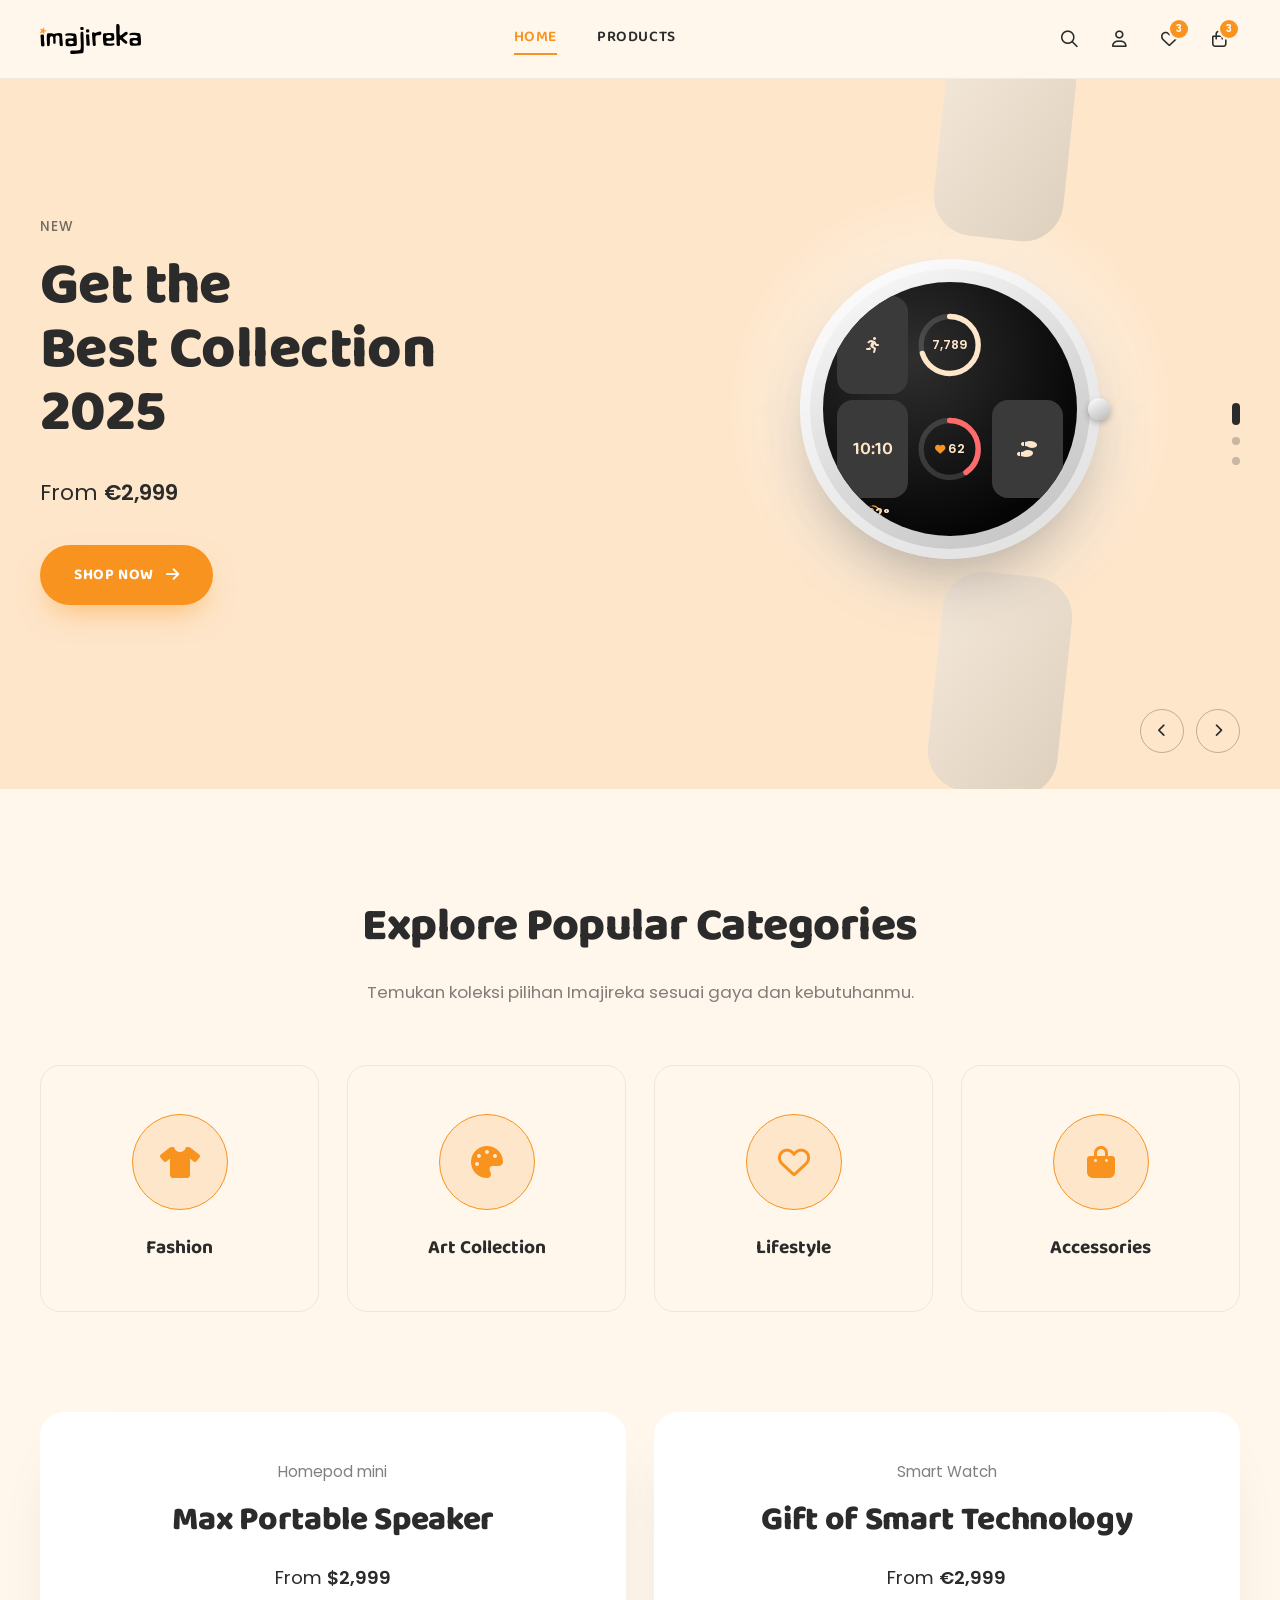
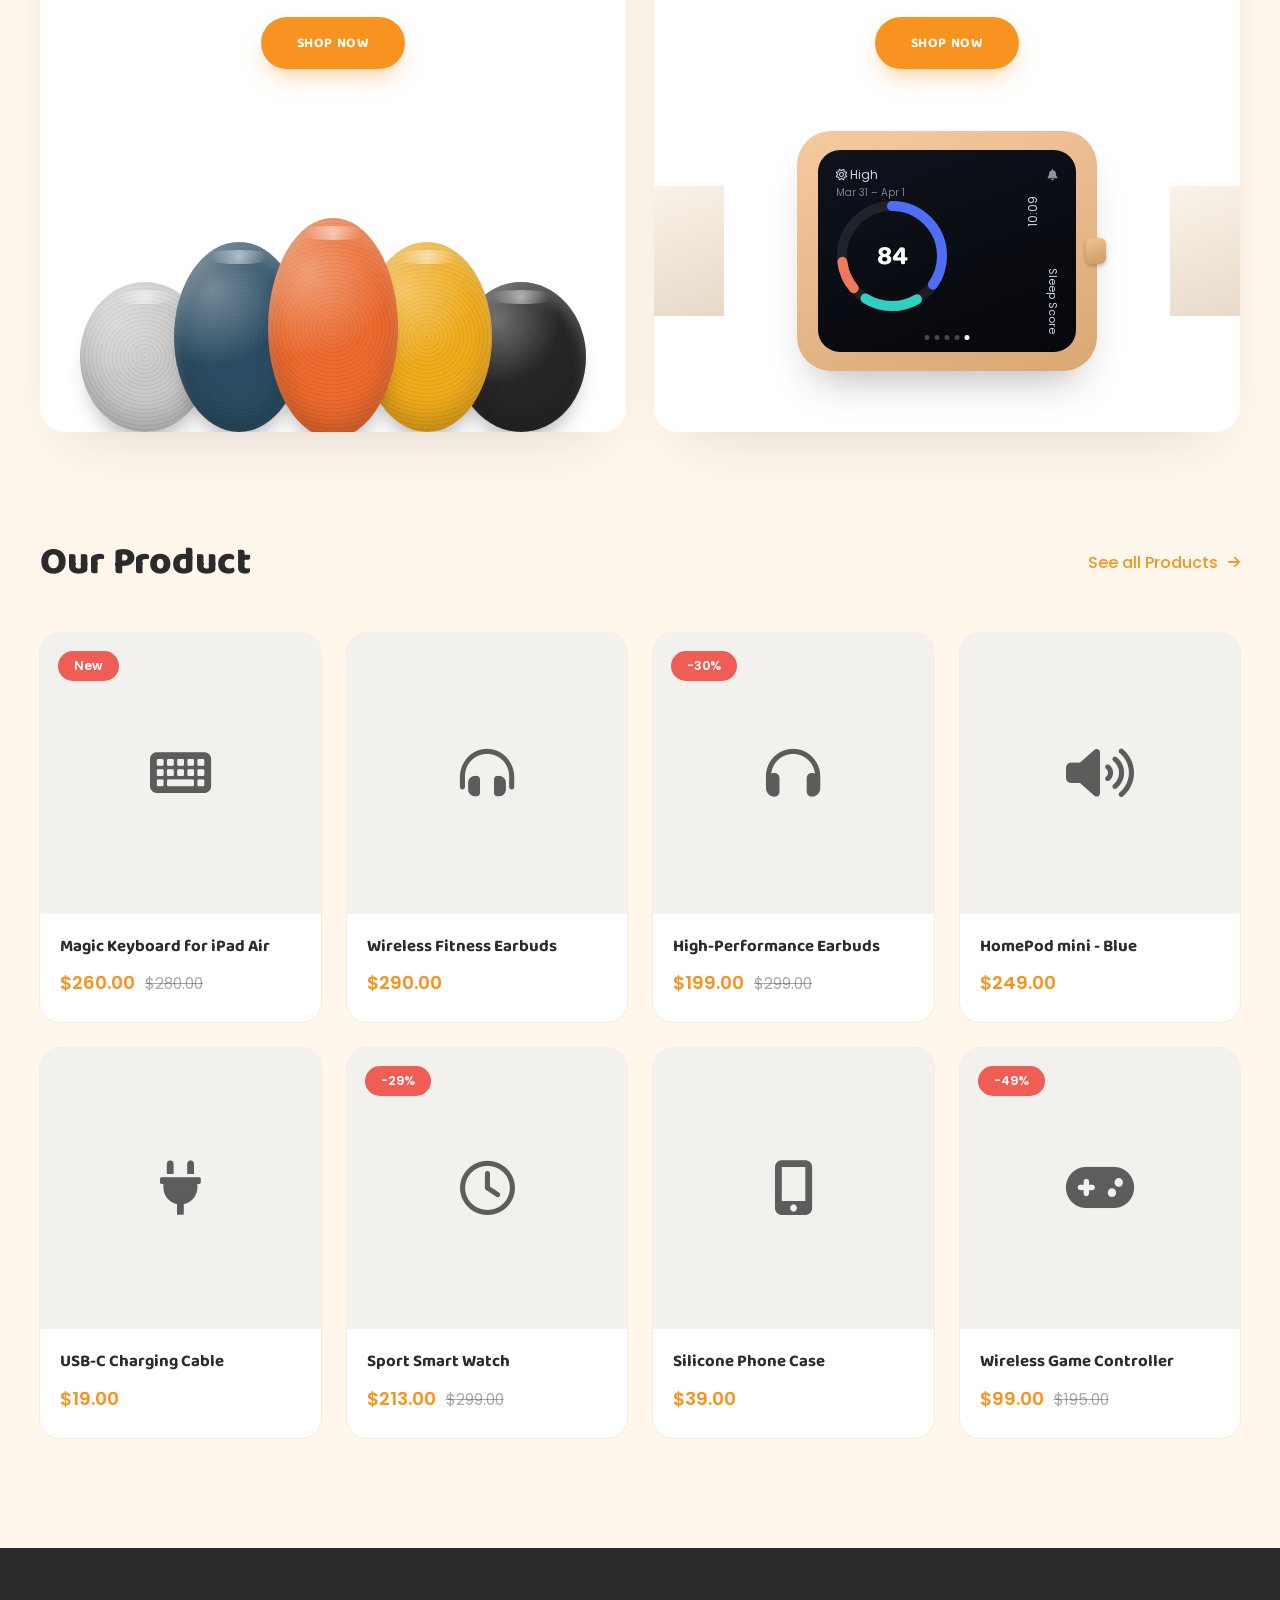
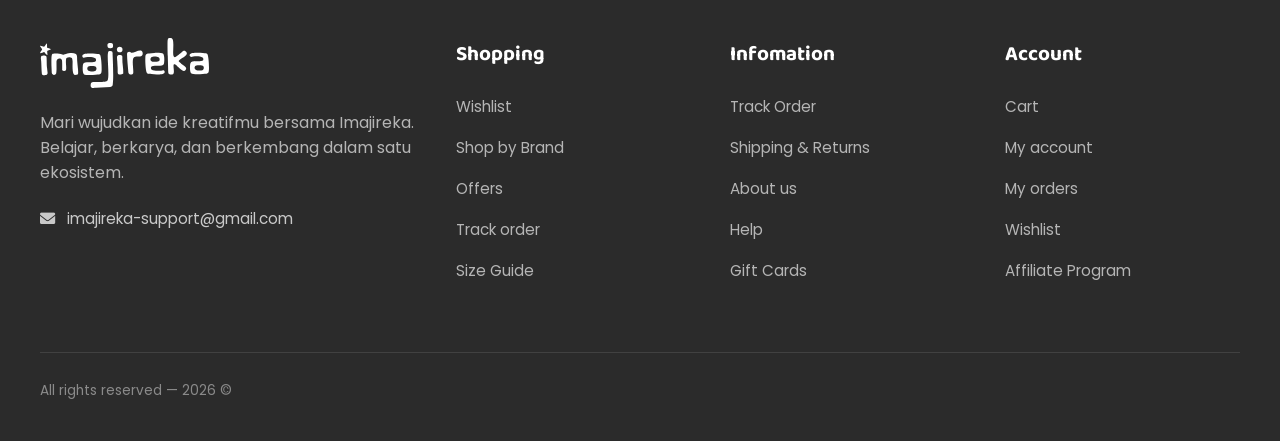
==== commit d95a5fdc: "update merchandise" ====
--- a/merchandise/index.html
+++ b/merchandise/index.html
@@ -1,1775 +1,1413 @@
-<!DOCTYPE html>
-<html class="no-js" lang="zxx"><head>
-<meta charset="utf-8"/>
-<meta content="ie=edge" http-equiv="x-ua-compatible"/>
-<title>Imajireka Merchandise</title>
-<meta content="" name="description"/>
-<meta content="width=device-width, initial-scale=1" name="viewport"/>
-<!-- Place favicon.ico in the root directory -->
-<link href="images/imajireka-favicon.png" rel="shortcut icon" type="image/x-icon"/>
-<!-- CSS here -->
-<link href="css/animate.css" rel="stylesheet"/>
-<link href="css/custom-animation.css" rel="stylesheet"/>
-<link href="css/font-awesome-pro.css" rel="stylesheet"/>
-<link href="css/main.css" rel="stylesheet"/>
-<link href="css/vanilla.css" rel="stylesheet"/>
-    <link rel="stylesheet" href="css/imajireka.css">
-</head>
-<body>
-<!-- back to top start -->
-<div class="progress-wrap">
-<svg class="progress-circle svg-content" height="100%" viewbox="-1 -1 102 102" width="100%">
-<path d="M50,1 a49,49 0 0,1 0,98 a49,49 0 0,1 0,-98"></path>
-</svg>
-</div>
-<!-- back to top end -->
-<!-- search area -->
-<div class="aq-search-wrap aq-search-area">
-<div class="aq-search-close">
-<svg fill="none" height="14" viewbox="0 0 14 14" width="14" xmlns="http://www.w3.org/2000/svg">
-<path d="M12.75 0.75L0.75 12.75M0.75 0.75L12.75 12.75" stroke="currentcolor" stroke-linecap="round" stroke-linejoin="round" stroke-width="1.5"></path>
-</svg>
-</div>
-<div class="aq-search-inner-wrap">
-<div class="container">
-<div class="row">
-<div class="col-xl-12">
-<div class="aq-search-input p-relative mb-60">
-<input placeholder="What are you looking for?" type="text"/>
-<button class="aq-search-input-btn" type="submit">
-<svg fill="none" height="18" viewbox="0 0 18 18" width="18" xmlns="http://www.w3.org/2000/svg">
-<path d="M13.6792 12.6197C13.3863 12.3268 12.9114 12.3268 12.6185 12.6197C12.3256 12.9126 12.3256 13.3875 12.6185 13.6804L13.1489 13.15L13.6792 12.6197ZM13.1489 13.15L12.6185 13.6804L16.2185 17.2803L16.7489 16.75L17.2792 16.2197L13.6792 12.6197L13.1489 13.15ZM15.1499 7.94997H15.8999C15.8999 3.55932 12.3406 0 7.94997 0V0.75V1.5C11.5122 1.5 14.3999 4.38775 14.3999 7.94997H15.1499ZM7.94997 0.75V0C3.55932 0 0 3.55932 0 7.94997H0.75H1.5C1.5 4.38775 4.38775 1.5 7.94997 1.5V0.75ZM0.75 7.94997H0C0 12.3406 3.55932 15.8999 7.94997 15.8999V15.1499V14.3999C4.38775 14.3999 1.5 11.5122 1.5 7.94997H0.75ZM7.94997 15.1499V15.8999C12.3406 15.8999 15.8999 12.3406 15.8999 7.94997H15.1499H14.3999C14.3999 11.5122 11.5122 14.3999 7.94997 14.3999V15.1499Z" fill="currentcolor"></path>
-</svg>
-</button>
-</div>
-</div>
-</div>
-<div class="row">
-<div class="col-xl-3">
-<div class="aq-search-cat-wrap mb-30">
-<h4 class="aq-search-cat-title mb-35">Popular Searches</h4>
-<div class="aq-search-cat">
-<a href="categories.html">Top</a>
-<a href="categories.html">Dresses</a>
-<a href="categories.html">Shoes</a>
-<a href="categories.html">Accessories</a>
-</div>
-</div>
-</div>
-<div class="col-xl-9">
-<div class="aq-search-product mb-30">
-<h4 class="aq-search-cat-title mb-35">Recently Viewed Products</h4>
-<div class="row row-cols-xl-4 row-cols-lg-4 row-cols-md-2 row-cols-sm-2 row-cols-1">
-<div class="col">
-<div class="aq-product-item aq-product-main mb-40" data-lazy="true">
-<div class="aq-product-thumb aq-img-hover-wrap p-relative mb-10">
-<a href="product-details-default.html">
-<img alt="" class="lazyload aq-product-img" src="images/product-1_1.jpg"/>
-<img alt="" class="aq-img-hover lazyload" src="images/product-hover_1.jpg"/>
-</a>
-</div>
-<div class="aq-product-content">
-<span class="aqf-product-3-category">Jackets</span>
-<h4 class="aq-product-title mb-5"><a href="product-details-default.html">Katrina - Chic Comfy Pair</a></h4>
-<div class="aq-product-price">
-<ins><span class="aq-product-new-price">$24.00</span></ins>
-</div>
-</div>
-</div>
-</div>
-<div class="col">
-<div class="aq-product-item aq-product-main mb-40" data-lazy="true">
-<div class="aq-product-thumb aq-img-hover-wrap p-relative mb-10">
-<div class="aq-product-badge">
-<span class="clr-sale">-5%</span>
-</div>
-<a href="product-details-default.html">
-<img alt="" class="lazyload aq-product-img" src="images/product-1.jpg"/>
-<img alt="" class="aq-img-hover lazyload" src="images/product-hover.jpg"/>
-</a>
-</div>
-<div class="aq-product-content">
-<span class="aqf-product-3-category">Sunglasses</span>
-<h4 class="aq-product-title mb-5"><a href="product-details-default.html">Ray-Ban Round Fleck</a></h4>
-<div class="aq-product-price">
-<ins><span class="aq-product-new-price">$42.00</span></ins>
-</div>
-</div>
-</div>
-</div>
-<div class="col">
-<div class="aq-product-item aq-product-main mb-40" data-lazy="true">
-<div class="aq-product-thumb aq-img-hover-wrap p-relative mb-10">
-<a href="product-details-default.html">
-<img alt="" class="lazyload aq-product-img" src="images/product-1_2.jpg"/>
-<img alt="" class="aq-img-hover lazyload" src="images/product-hover_2.jpg"/>
-</a>
-</div>
-<div class="aq-product-content">
-<span class="aqf-product-3-category">T-Shirt</span>
-<h4 class="aq-product-title mb-5"><a href="product-details-default.html">Rib Knit Polo Shirt</a></h4>
-<div class="aq-product-price">
-<ins><span class="aq-product-new-price">$30.00</span></ins>
-</div>
-</div>
-</div>
-</div>
-<div class="col">
-<div class="aq-product-item aq-product-main mb-40" data-lazy="true">
-<div class="aq-product-thumb aq-img-hover-wrap p-relative mb-10">
-<div class="aq-product-badge">
-<span class="clr-new">New</span>
-</div>
-<a href="product-details-default.html">
-<img alt="" class="lazyload aq-product-img" src="images/product-1_3.jpg"/>
-<img alt="" class="aq-img-hover lazyload" src="images/product-hover_3.jpg"/>
-</a>
-</div>
-<div class="aq-product-content">
-<span class="aqf-product-3-category">Shoes</span>
-<h4 class="aq-product-title mb-5"><a href="product-details-default.html">Old Money Suede Loafers</a></h4>
-<div class="aq-product-price">
-<ins><span class="aq-product-new-price">$44.00</span></ins>
-</div>
-</div>
-</div>
-</div>
-</div>
-</div>
-</div>
-</div>
-</div>
-</div>
-</div>
-<!-- search area -->
-<!-- Cartmini area -->
-<div class="aq-cartmini-area aq-cartmini-active d-flex flex-column justify-content-between">
-<div class="aq-cartmini-header">
-<i class="aq-cartmini-close aq-cartmini-close-icon fa-regular fa-xmark"></i>
-<h4 class="aq-cartmini-title">Shopping Cart</h4>
-<div class="aq-cartmini-shiping">
-<div class="aq-cartmini-shiping-message">
-<p>Buy <b>$99.00</b> more to enjoy <b>Free Shipping</b></p>
-</div>
-<div class="aq-progress-bar">
-<div style="width: 50%;">
-<div class="progress-car">
-<svg fill="none" height="16" viewbox="0 0 19 16" width="19" xmlns="http://www.w3.org/2000/svg">
-<path d="M18.1509 6.77558H18.8009C18.8009 6.668 18.7742 6.5621 18.7232 6.46738L18.1509 6.77558ZM9.77434 0.778871L9.9752 0.160685L9.9752 0.160684L9.77434 0.778871ZM11.4597 2.46428L10.8416 2.66514L10.8416 2.66514L11.4597 2.46428ZM11.6739 5.56632L11.0557 5.76718L11.0557 5.76718L11.6739 5.56632ZM12.7975 6.68992L12.5966 7.30811L12.5966 7.30811L12.7975 6.68992ZM3.24311 13.5259C3.60165 13.5437 3.90679 13.2676 3.92466 12.909C3.94254 12.5505 3.66637 12.2453 3.30783 12.2275L3.27547 12.8767L3.24311 13.5259ZM1.29111 12.26L0.831495 12.7197L0.831495 12.7197L1.29111 12.26ZM6.77553 12.2508C6.41654 12.2508 6.12555 12.5418 6.12558 12.9008C6.12561 13.2598 6.41664 13.5508 6.77563 13.5508L6.77558 12.9008L6.77553 12.2508ZM15.4935 12.2275C15.1349 12.2453 14.8588 12.5505 14.8767 12.909C14.8945 13.2676 15.1997 13.5437 15.5582 13.5259L15.5258 12.8767L15.4935 12.2275ZM0.650391 0.000390649C0.291406 0.000390649 0.000390649 0.291406 0.000390649 0.650391C0.000390649 1.00938 0.291406 1.30039 0.650391 1.30039V0.650391V0.000390649ZM1.32369 10.2433C1.30582 9.88478 1.00068 9.60862 0.642138 9.62649C0.283598 9.64436 0.00743206 9.9495 0.0253041 10.308L0.674498 10.2757L1.32369 10.2433ZM0.650569 3.5004C0.291584 3.5004 0.000568669 3.79142 0.000568669 4.1504C0.000568669 4.50939 0.291584 4.8004 0.650569 4.8004V4.1504V3.5004ZM5.90073 4.8004C6.25971 4.8004 6.55073 4.50939 6.55073 4.1504C6.55073 3.79142 6.25971 3.5004 5.90073 3.5004V4.1504V4.8004ZM0.650569 6.12516C0.291584 6.12516 0.000568669 6.41618 0.000568669 6.77516C0.000568669 7.13415 0.291584 7.42516 0.650569 7.42516V6.77516V6.12516ZM4.15068 7.42516C4.50966 7.42516 4.80068 7.13415 4.80068 6.77516C4.80068 6.41618 4.50966 6.12516 4.15068 6.12516V6.77516V7.42516ZM11.5881 1.7504C11.2291 1.7504 10.9381 2.04142 10.9381 2.4004C10.9381 2.75939 11.2291 3.0504 11.5881 3.0504V2.4004V1.7504ZM17.0339 4.70128L16.4616 5.00945L16.4616 5.00948L17.0339 4.70128ZM15.6101 2.70991L15.9434 2.15187L15.9434 2.15187L15.6101 2.70991ZM15.5265 12.9003H14.8765C14.8765 13.5079 14.3839 14.0004 13.7764 14.0004V14.6504V15.3004C15.1019 15.3004 16.1765 14.2259 16.1765 12.9003H15.5265ZM13.7764 14.6504V14.0004C13.1689 14.0004 12.6763 13.5079 12.6763 12.9003H12.0263H11.3763C11.3763 14.2259 12.4509 15.3004 13.7764 15.3004V14.6504ZM12.0263 12.9003H12.6763C12.6763 12.2928 13.1689 11.8003 13.7764 11.8003V11.1503V10.5003C12.4509 10.5003 11.3763 11.5748 11.3763 12.9003H12.0263ZM13.7764 11.1503V11.8003C14.3839 11.8003 14.8765 12.2928 14.8765 12.9003H15.5265H16.1765C16.1765 11.5748 15.1019 10.5003 13.7764 10.5003V11.1503ZM6.77665 12.9005H6.12665C6.12665 13.508 5.63414 14.0005 5.0266 14.0005V14.6505V15.3005C6.35211 15.3005 7.42665 14.226 7.42665 12.9005H6.77665ZM5.0266 14.6505V14.0005C4.41906 14.0005 3.92655 13.508 3.92655 12.9005H3.27655H2.62655C2.62655 14.226 3.70109 15.3005 5.0266 15.3005V14.6505ZM3.27655 12.9005H3.92655C3.92655 12.2929 4.41906 11.8004 5.0266 11.8004V11.1504V10.5004C3.70109 10.5004 2.62655 11.5749 2.62655 12.9005H3.27655ZM5.0266 11.1504V11.8004C5.63414 11.8004 6.12665 12.2929 6.12665 12.9005H6.77665H7.42665C7.42665 11.5749 6.35211 10.5004 5.0266 10.5004V11.1504ZM18.1509 6.77558H17.5009V8.52563H18.1509H18.8009V6.77558H18.1509ZM14.0383 6.77558V7.42558H18.1509V6.77558V6.12558H14.0383V6.77558ZM18.1509 8.52563H17.5009C17.5009 9.57523 17.4995 10.297 17.4266 10.8394C17.3562 11.363 17.23 11.621 17.0506 11.8004L17.5102 12.26L17.9698 12.7197C18.4311 12.2584 18.6253 11.6804 18.715 11.0126C18.8023 10.3635 18.8009 9.53848 18.8009 8.52563H18.1509ZM7.91311 0.650391V1.30039C8.94091 1.30039 9.30065 1.30841 9.57348 1.39706L9.77434 0.778871L9.9752 0.160684C9.45718 -0.00762862 8.83972 0.000390649 7.91311 0.000390649V0.650391ZM11.5882 4.3255H12.2382C12.2382 3.39889 12.2462 2.78143 12.0779 2.26341L11.4597 2.46428L10.8416 2.66514C10.9302 2.93797 10.9382 3.29771 10.9382 4.3255H11.5882ZM9.77434 0.778871L9.57348 1.39706C10.1748 1.59243 10.6462 2.06385 10.8416 2.66514L11.4597 2.46428L12.0779 2.26342C11.754 1.26636 10.9723 0.484649 9.9752 0.160685L9.77434 0.778871ZM11.5882 4.3255H10.9382C10.9382 4.92638 10.9302 5.38097 11.0557 5.76718L11.6739 5.56632L12.2921 5.36546C12.2462 5.22444 12.2382 5.02756 12.2382 4.3255H11.5882ZM14.0383 6.77558V6.12558C13.3362 6.12558 13.1394 6.11756 12.9983 6.07174L12.7975 6.68992L12.5966 7.30811C12.9828 7.4336 13.4374 7.42558 14.0383 7.42558V6.77558ZM11.6739 5.56632L11.0557 5.76718C11.2931 6.49785 11.866 7.0707 12.5966 7.30811L12.7975 6.68992L12.9983 6.07174C12.6634 5.96292 12.4009 5.70036 12.2921 5.36546L11.6739 5.56632ZM3.27547 12.8767L3.30783 12.2275C2.36654 12.1805 1.9913 12.041 1.75073 11.8004L1.29111 12.26L0.831495 12.7197C1.44298 13.3311 2.26508 13.4771 3.24311 13.5259L3.27547 12.8767ZM12.0263 12.9003L12.0263 12.2503L6.77553 12.2508L6.77558 12.9008L6.77563 13.5508L12.0264 13.5503L12.0263 12.9003ZM15.5258 12.8767L15.5582 13.5259C16.5362 13.4771 17.3583 13.3311 17.9698 12.7197L17.5102 12.26L17.0506 11.8004C16.81 12.041 16.4348 12.1805 15.4935 12.2275L15.5258 12.8767ZM0.650391 0.650391V1.30039H7.91311V0.650391V0.000390649H0.650391V0.650391ZM0.674498 10.2757L0.0253041 10.308C0.0740557 11.2861 0.220013 12.1082 0.831495 12.7197L1.29111 12.26L1.75073 11.8004C1.51017 11.5599 1.37061 11.1846 1.32369 10.2433L0.674498 10.2757ZM0.650569 4.1504V4.8004H5.90073V4.1504V3.5004H0.650569V4.1504ZM0.650569 6.77516V7.42516H4.15068V6.77516V6.12516H0.650569V6.77516ZM11.5881 2.4004V3.0504H13.1817V2.4004V1.7504H11.5881V2.4004ZM17.0339 4.70128L16.4616 5.00948L17.5786 7.08377L18.1509 6.77558L18.7232 6.46738L17.6062 4.39309L17.0339 4.70128ZM13.1817 2.4004V3.0504C13.8314 3.0504 14.2708 3.05116 14.6138 3.0858C14.9422 3.11896 15.1281 3.17913 15.2768 3.26794L15.6101 2.70991L15.9434 2.15187C15.5739 1.93117 15.1823 1.83659 14.7444 1.79238C14.3211 1.74964 13.8054 1.7504 13.1817 1.7504V2.4004ZM17.0339 4.70128L17.6062 4.39312C17.3105 3.84393 17.0666 3.3895 16.8283 3.03709C16.5818 2.67251 16.3129 2.37257 15.9434 2.15187L15.6101 2.70991L15.2768 3.26794C15.4254 3.35675 15.5665 3.49187 15.7514 3.7653C15.9445 4.05088 16.1535 4.43739 16.4616 5.00945L17.0339 4.70128Z" fill="currentcolor" fill-opacity="0.8"></path>
-</svg>
-</div>
-</div>
-</div>
-</div>
-</div>
-<div class="aq-cartmini-body">
-<div class="aq-cartmini-product-item mb-15 item-delete d-flex align-items-center">
-<div class="aq-cartmini-product-thumbnail">
-<a href="product-details-default.html">
-<img alt="" src="images/front-img-1.jpg"/>
-</a>
-</div>
-<div class="aq-cartmini-product-summary">
-<h4 class="aq-product-title"><a href="product-details-default.html">Ribbed Tank Top - Orange</a></h4>
-<span class="aq-cartmini-product-size"><label>Size:</label> M</span>
-<span class="aq-cartmini-product-price">$18.00</span>
-<div class="aq-product-details-quantity d-flex align-items-center">
-<div class="aq-product-quantity">
-<span class="aq-cart-minus">
-<svg fill="none" height="2" viewbox="0 0 11 2" width="11" xmlns="http://www.w3.org/2000/svg">
-<path d="M1 1H10" stroke="currentColor" stroke-linecap="round" stroke-linejoin="round" stroke-width="1.5"></path>
-</svg>
-</span>
-<input class="aq-cart-input" type="text" value="1"/>
-<span class="aq-cart-plus">
-<svg fill="none" height="12" viewbox="0 0 11 12" width="11" xmlns="http://www.w3.org/2000/svg">
-<path d="M1 6H10" stroke="currentColor" stroke-linecap="round" stroke-linejoin="round" stroke-width="1.5"></path>
-<path d="M5.5 10.5V1.5" stroke="currentColor" stroke-linecap="round" stroke-linejoin="round" stroke-width="1.5"></path>
-</svg>
-</span>
-</div>
-<button class="aq-line-anim aq-cartmini-remove aq-remove">Remove</button>
-</div>
-</div>
-</div>
-<div class="aq-cartmini-product-item mb-15 item-delete d-flex align-items-center">
-<div class="aq-cartmini-product-thumbnail">
-<a href="product-details-default.html">
-<img alt="" src="images/front-img-2.jpg"/>
-</a>
-</div>
-<div class="aq-cartmini-product-summary">
-<h4 class="aq-product-title"><a href="product-details-default.html">Slim-Fit Crew in Cozy Waffle</a></h4>
-<span class="aq-cartmini-product-size"><label>Size:</label> XL</span>
-<span class="aq-cartmini-product-price">$24.00</span>
-<div class="aq-product-details-quantity d-flex align-items-center">
-<div class="aq-product-quantity">
-<span class="aq-cart-minus">
-<svg fill="none" height="2" viewbox="0 0 11 2" width="11" xmlns="http://www.w3.org/2000/svg">
-<path d="M1 1H10" stroke="currentColor" stroke-linecap="round" stroke-linejoin="round" stroke-width="1.5"></path>
-</svg>
-</span>
-<input class="aq-cart-input" type="text" value="1"/>
-<span class="aq-cart-plus">
-<svg fill="none" height="12" viewbox="0 0 11 12" width="11" xmlns="http://www.w3.org/2000/svg">
-<path d="M1 6H10" stroke="currentColor" stroke-linecap="round" stroke-linejoin="round" stroke-width="1.5"></path>
-<path d="M5.5 10.5V1.5" stroke="currentColor" stroke-linecap="round" stroke-linejoin="round" stroke-width="1.5"></path>
-</svg>
-</span>
-</div>
-<button class="aq-line-anim aq-cartmini-remove aq-remove">Remove</button>
-</div>
-</div>
-</div>
-<div class="aq-cartmini-product-item mb-15 item-delete d-flex align-items-center">
-<div class="aq-cartmini-product-thumbnail">
-<a href="product-details-default.html">
-<img alt="" src="images/front-img-3.jpg"/>
-</a>
-</div>
-<div class="aq-cartmini-product-summary">
-<h4 class="aq-product-title"><a href="product-details-default.html">The Essential Organic Crew</a></h4>
-<span class="aq-cartmini-product-size"><label>Size:</label> L</span>
-<span class="aq-cartmini-product-price">$17.00</span>
-<div class="aq-product-details-quantity d-flex align-items-center">
-<div class="aq-product-quantity">
-<span class="aq-cart-minus">
-<svg fill="none" height="2" viewbox="0 0 11 2" width="11" xmlns="http://www.w3.org/2000/svg">
-<path d="M1 1H10" stroke="currentColor" stroke-linecap="round" stroke-linejoin="round" stroke-width="1.5"></path>
-</svg>
-</span>
-<input class="aq-cart-input" type="text" value="1"/>
-<span class="aq-cart-plus">
-<svg fill="none" height="12" viewbox="0 0 11 12" width="11" xmlns="http://www.w3.org/2000/svg">
-<path d="M1 6H10" stroke="currentColor" stroke-linecap="round" stroke-linejoin="round" stroke-width="1.5"></path>
-<path d="M5.5 10.5V1.5" stroke="currentColor" stroke-linecap="round" stroke-linejoin="round" stroke-width="1.5"></path>
-</svg>
-</span>
-</div>
-<button class="aq-line-anim aq-cartmini-remove aq-remove">Remove</button>
-</div>
-</div>
-</div>
-<div class="cartmini-empty text-center d-none">
-<img alt="" src="images/empty-cart.png"/>
-<p>Your Cart is empty</p>
-<a class="aq-btn-black border-btn" href="product-default.html">Go to Shop</a>
-</div>
-</div>
-<div class="aq-cartmini-footer">
-<div class="aq-cartmini-btn-wrap">
-<button class="aq-cartmini-btn aq-note-btn aq-tooltip-top">
-<span>
-<svg fill="none" height="16" viewbox="0 0 15 16" width="15" xmlns="http://www.w3.org/2000/svg">
-<path d="M4.24818 0.75V2.85M9.85182 0.75V2.85M4.24818 7.05H9.84818M4.24818 10.5482H7.04818M13.35 5.3V11.25C13.35 13.35 12.3 14.75 9.85 14.75H4.25C1.8 14.75 0.75 13.35 0.75 11.25V5.3C0.75 3.2 1.8 1.8 4.25 1.8H9.85C12.3 1.8 13.35 3.2 13.35 5.3Z" stroke="currentcolor" stroke-linecap="round" stroke-linejoin="round" stroke-miterlimit="10" stroke-width="1.5"></path>
-</svg>
-</span>
-<span>Note</span>
-<span class="aq-tooltip-item">Add note for seller</span>
-</button>
-<button class="aq-cartmini-btn aq-coupon-btn aq-tooltip-top">
-<span>
-<svg fill="none" height="14" viewbox="0 0 17 14" width="17" xmlns="http://www.w3.org/2000/svg">
-<path d="M6.25 9.0625L10.75 4.5625M10.7446 9.0625H10.7536M6.24588 4.9375H6.25262M14.125 7.375C14.125 6.34 14.965 5.5 16 5.5V4.75C16 1.75 15.25 1 12.25 1H4.75C1.75 1 1 1.75 1 4.75V5.125C2.035 5.125 2.875 5.965 2.875 7C2.875 8.035 2.035 8.875 1 8.875V9.25C1 12.25 1.75 13 4.75 13H12.25C15.25 13 16 12.25 16 9.25C14.965 9.25 14.125 8.41 14.125 7.375Z" stroke="currentcolor" stroke-linecap="round" stroke-linejoin="round" stroke-width="2"></path>
-</svg>
-</span>
-<span>Coupon</span>
-<span class="aq-tooltip-item">Add a discount code</span>
-</button>
-<button class="aq-cartmini-btn aq-shipping-btn aq-tooltip-top">
-<span>
-<svg fill="none" height="14" viewbox="0 0 17 14" width="17" xmlns="http://www.w3.org/2000/svg">
-<path d="M15.6508 5.90014H16.3008C16.3008 5.79256 16.2741 5.68666 16.2231 5.59195L15.6508 5.90014ZM15.1017 10.6011L14.642 10.1414L14.642 10.1414L15.1017 10.6011ZM8.47092 0.76015L8.67178 0.141963L8.67178 0.141962L8.47092 0.76015ZM9.91555 2.20477L9.29736 2.40563L9.29736 2.40563L9.91555 2.20477ZM10.0991 4.86364L9.48091 5.0645L9.48091 5.06451L10.0991 4.86364ZM11.0622 5.82672L10.8613 6.44491L10.8613 6.44491L11.0622 5.82672ZM2.8681 11.7788C3.22664 11.7967 3.53178 11.5205 3.54965 11.162C3.56752 10.8034 3.29136 10.4983 2.93282 10.4804L2.90046 11.1296L2.8681 11.7788ZM1.19958 10.6011L0.739965 11.0607L0.739965 11.0607L1.19958 10.6011ZM13.3684 10.4804C13.0099 10.4983 12.7337 10.8034 12.7516 11.162C12.7695 11.5205 13.0746 11.7967 13.4331 11.7788L13.4008 11.1296L13.3684 10.4804ZM0.650391 2.44379e-05C0.291406 2.44379e-05 0.000390649 0.291039 0.000390649 0.650024C0.000390649 1.00901 0.291406 1.30002 0.650391 1.30002V0.650024V2.44379e-05ZM1.32025 8.86785C1.30238 8.50931 0.997234 8.23314 0.638694 8.25101C0.280154 8.26888 0.00398801 8.57403 0.0218602 8.93257L0.671054 8.90021L1.32025 8.86785ZM0.650543 3.00001C0.291558 3.00001 0.000543237 3.29102 0.000543237 3.65001C0.000543237 4.00899 0.291558 4.30001 0.650543 4.30001V3.65001V3.00001ZM5.15068 4.30001C5.50967 4.30001 5.80068 4.00899 5.80068 3.65001C5.80068 3.29102 5.50967 3.00001 5.15068 3.00001V3.65001V4.30001ZM0.650543 5.24978C0.291558 5.24978 0.000543237 5.5408 0.000543237 5.89978C0.000543237 6.25877 0.291558 6.54978 0.650543 6.54978V5.89978V5.24978ZM3.65063 6.54978C4.00962 6.54978 4.30063 6.25877 4.30063 5.89978C4.30063 5.5408 4.00962 5.24978 3.65063 5.24978V5.89978V6.54978ZM10.0255 1.50002C9.66656 1.50002 9.37554 1.79104 9.37554 2.15002C9.37554 2.50901 9.66656 2.80002 10.0255 2.80002V2.15002V1.50002ZM14.6934 4.12219L14.1211 4.43036L14.1211 4.43038L14.6934 4.12219ZM13.473 2.41531L13.8063 1.85727L13.8063 1.85727L13.473 2.41531ZM13.4013 11.1499H12.7513C12.7513 11.6194 12.3707 11.9999 11.9013 11.9999V12.6499V13.2999C13.0887 13.2999 14.0513 12.3373 14.0513 11.1499H13.4013ZM11.9013 12.6499V11.9999C11.4318 11.9999 11.0512 11.6194 11.0512 11.1499H10.4012H9.75121C9.75121 12.3373 10.7138 13.2999 11.9013 13.2999V12.6499ZM10.4012 11.1499H11.0512C11.0512 10.6804 11.4318 10.2999 11.9013 10.2999V9.64987V8.99987C10.7138 8.99987 9.75121 9.96246 9.75121 11.1499H10.4012ZM11.9013 9.64987V10.2999C12.3707 10.2999 12.7513 10.6804 12.7513 11.1499H13.4013H14.0513C14.0513 9.96246 13.0887 8.99987 11.9013 8.99987V9.64987ZM5.90147 11.15H5.25147C5.25147 11.6194 4.8709 12 4.40143 12V12.65V13.3C5.58886 13.3 6.55147 12.3374 6.55147 11.15H5.90147ZM4.40143 12.65V12C3.93195 12 3.55138 11.6194 3.55138 11.15H2.90138H2.25138C2.25138 12.3374 3.21399 13.3 4.40143 13.3V12.65ZM2.90138 11.15H3.55138C3.55138 10.6805 3.93195 10.3 4.40143 10.3V9.64996V8.99996C3.21399 8.99996 2.25138 9.96255 2.25138 11.15H2.90138ZM4.40143 9.64996V10.3C4.8709 10.3 5.25147 10.6805 5.25147 11.15H5.90147H6.55147C6.55147 9.96255 5.58886 8.99996 4.40143 8.99996V9.64996ZM15.6508 5.90014H15.0008V7.40017H15.6508H16.3008V5.90014H15.6508ZM12.1257 5.90014V6.55014H15.6508V5.90014V5.25014H12.1257V5.90014ZM15.6508 7.40017H15.0008C15.0008 8.30245 14.9995 8.91377 14.938 9.37099C14.879 9.80951 14.7757 10.0078 14.642 10.1414L15.1017 10.6011L15.5613 11.0607C15.9768 10.6452 16.1481 10.1269 16.2264 9.54421C16.3022 8.98024 16.3008 8.2657 16.3008 7.40017H15.6508ZM6.87558 0.650024V1.30002C7.76377 1.30002 8.05372 1.30804 8.27006 1.37834L8.47092 0.76015L8.67178 0.141962C8.21025 -0.00799471 7.66259 2.44379e-05 6.87558 2.44379e-05V0.650024ZM10.0257 3.80009H10.6757C10.6757 3.01309 10.6837 2.46543 10.5337 2.00391L9.91555 2.20477L9.29736 2.40563C9.36766 2.62197 9.37568 2.91191 9.37568 3.80009H10.0257ZM8.47092 0.76015L8.27006 1.37834C8.75718 1.53661 9.13909 1.91852 9.29736 2.40563L9.91555 2.20477L10.5337 2.00391C10.2469 1.12102 9.55467 0.428828 8.67178 0.141963L8.47092 0.76015ZM10.0257 3.80009H9.37568C9.37568 4.3079 9.36766 4.71596 9.48091 5.0645L10.0991 4.86364L10.7173 4.66278C10.6837 4.55942 10.6757 4.40908 10.6757 3.80009H10.0257ZM12.1257 5.90014V5.25014C11.5167 5.25014 11.3664 5.24212 11.263 5.20854L11.0622 5.82672L10.8613 6.44491C11.2099 6.55816 11.6179 6.55014 12.1257 6.55014V5.90014ZM10.0991 4.86364L9.48091 5.06451C9.69359 5.71906 10.2068 6.23223 10.8613 6.44491L11.0622 5.82672L11.263 5.20854C11.0043 5.12445 10.8014 4.92156 10.7173 4.66278L10.0991 4.86364ZM2.90046 11.1296L2.93282 10.4804C2.12862 10.4403 1.83891 10.3212 1.6592 10.1414L1.19958 10.6011L0.739965 11.0607C1.29059 11.6113 2.02716 11.7369 2.8681 11.7788L2.90046 11.1296ZM10.4012 11.1499L10.4012 10.4999L5.90146 10.5L5.90147 11.15L5.90148 11.8L10.4012 11.7999L10.4012 11.1499ZM13.4008 11.1296L13.4331 11.7788C14.2741 11.7369 15.0107 11.6113 15.5613 11.0607L15.1017 10.6011L14.642 10.1414C14.4623 10.3212 14.1726 10.4403 13.3684 10.4804L13.4008 11.1296ZM0.650391 0.650024V1.30002H6.87558V0.650024V2.44379e-05H0.650391V0.650024ZM0.671054 8.90021L0.0218602 8.93257C0.0637781 9.7735 0.189342 10.5101 0.739965 11.0607L1.19958 10.6011L1.6592 10.1414C1.4795 9.96175 1.36033 9.67204 1.32025 8.86785L0.671054 8.90021ZM0.650543 3.65001V4.30001H5.15068V3.65001V3.00001H0.650543V3.65001ZM0.650543 5.89978V6.54978H3.65063V5.89978V5.24978H0.650543V5.89978ZM10.0255 2.15002V2.80002H11.3915V2.15002V1.50002H10.0255V2.15002ZM14.6934 4.12219L14.1211 4.43038L15.0786 6.20834L15.6508 5.90014L16.2231 5.59195L15.2657 3.81399L14.6934 4.12219ZM11.3915 2.15002V2.80002C11.9503 2.80002 12.3214 2.80078 12.6097 2.82989C12.8834 2.85753 13.028 2.90664 13.1397 2.97335L13.473 2.41531L13.8063 1.85727C13.4738 1.65869 13.1234 1.57516 12.7403 1.53647C12.3718 1.49926 11.9243 1.50002 11.3915 1.50002V2.15002ZM14.6934 4.12219L15.2657 3.81402C15.0131 3.34493 14.8016 2.95057 14.5941 2.64373C14.3784 2.32473 14.1388 2.05586 13.8063 1.85727L13.473 2.41531L13.1397 2.97335C13.2513 3.04005 13.3631 3.14409 13.5172 3.37194C13.6795 3.61195 13.8562 3.93839 14.1211 4.43036L14.6934 4.12219Z" fill="currentcolor"></path>
-</svg>
-</span>
-<span>Shipping</span>
-<span class="aq-tooltip-item">Add a discount code</span>
-</button>
-</div>
-<div class="aq-cartmini-total d-flex justify-content-between align-items-center">
-<span class="aq-cartmini-total-title">Subtotal</span>
-<span class="aq-cartmini-total-value">$49.99 USD</span>
-</div>
-<div class="aq-cartmini-main-btn d-flex justify-content-between">
-<a class="aq-btn-black btn-red-bg text-center w-100" href="#">View Cart</a>
-<a class="aq-btn-black text-center border-btn w-100" href="#">Checkout</a>
-</div>
-<div class="aq-cartmini-tools-box note-active">
-<h4 class="aq-cartmini-tools-text mb-10">
-<span>
-<svg fill="none" height="16" viewbox="0 0 15 16" width="15" xmlns="http://www.w3.org/2000/svg">
-<path d="M4.24818 0.75V2.85M9.85182 0.75V2.85M4.24818 7.05H9.84818M4.24818 10.5482H7.04818M13.35 5.3V11.25C13.35 13.35 12.3 14.75 9.85 14.75H4.25C1.8 14.75 0.75 13.35 0.75 11.25V5.3C0.75 3.2 1.8 1.8 4.25 1.8H9.85C12.3 1.8 13.35 3.2 13.35 5.3Z" stroke="currentcolor" stroke-linecap="round" stroke-linejoin="round" stroke-miterlimit="10" stroke-width="1.5"></path>
-</svg>
-</span>
-<span>Note</span>
-</h4>
-<div class="aq-cartmini-tools-field mb-10">
-<form action="#">
-<textarea placeholder="Add special instructions for your order..."></textarea>
-</form>
-</div>
-<div class="aq-cartmini-tools-btn d-flex">
-<button class="aq-btn-black btn-cancel border-btn w-100 text-center">Cancel</button>
-<button class="aq-btn-black btn-red-bg w-100 text-center">Save</button>
-</div>
-</div>
-<div class="aq-cartmini-tools-box coupon-active">
-<h4 class="aq-cartmini-tools-text mb-10">
-<span>
-<svg fill="none" height="14" viewbox="0 0 17 14" width="17" xmlns="http://www.w3.org/2000/svg">
-<path d="M6.25 9.0625L10.75 4.5625M10.7446 9.0625H10.7536M6.24588 4.9375H6.25262M14.125 7.375C14.125 6.34 14.965 5.5 16 5.5V4.75C16 1.75 15.25 1 12.25 1H4.75C1.75 1 1 1.75 1 4.75V5.125C2.035 5.125 2.875 5.965 2.875 7C2.875 8.035 2.035 8.875 1 8.875V9.25C1 12.25 1.75 13 4.75 13H12.25C15.25 13 16 12.25 16 9.25C14.965 9.25 14.125 8.41 14.125 7.375Z" stroke="currentcolor" stroke-linecap="round" stroke-linejoin="round" stroke-width="2"></path>
-</svg>
-</span>
-<span>Add A Coupon Code</span>
-</h4>
-<div class="aq-cartmini-tools-field mb-10">
-<form action="#">
-<label>Enter Code</label>
-<input placeholder="Discount code" type="text"/>
-</form>
-</div>
-<div class="aq-cartmini-tools-btn d-flex">
-<button class="aq-btn-black btn-cancel border-btn w-100 text-center">Cancel</button>
-<button class="aq-btn-black btn-red-bg w-100 text-center">Save</button>
-</div>
-</div>
-<div class="aq-cartmini-tools-box shipping-active">
-<h4 class="aq-cartmini-tools-text mb-10">
-<span>
-<svg fill="none" height="14" viewbox="0 0 17 14" width="17" xmlns="http://www.w3.org/2000/svg">
-<path d="M15.6508 5.90014H16.3008C16.3008 5.79256 16.2741 5.68666 16.2231 5.59195L15.6508 5.90014ZM15.1017 10.6011L14.642 10.1414L14.642 10.1414L15.1017 10.6011ZM8.47092 0.76015L8.67178 0.141963L8.67178 0.141962L8.47092 0.76015ZM9.91555 2.20477L9.29736 2.40563L9.29736 2.40563L9.91555 2.20477ZM10.0991 4.86364L9.48091 5.0645L9.48091 5.06451L10.0991 4.86364ZM11.0622 5.82672L10.8613 6.44491L10.8613 6.44491L11.0622 5.82672ZM2.8681 11.7788C3.22664 11.7967 3.53178 11.5205 3.54965 11.162C3.56752 10.8034 3.29136 10.4983 2.93282 10.4804L2.90046 11.1296L2.8681 11.7788ZM1.19958 10.6011L0.739965 11.0607L0.739965 11.0607L1.19958 10.6011ZM13.3684 10.4804C13.0099 10.4983 12.7337 10.8034 12.7516 11.162C12.7695 11.5205 13.0746 11.7967 13.4331 11.7788L13.4008 11.1296L13.3684 10.4804ZM0.650391 2.44379e-05C0.291406 2.44379e-05 0.000390649 0.291039 0.000390649 0.650024C0.000390649 1.00901 0.291406 1.30002 0.650391 1.30002V0.650024V2.44379e-05ZM1.32025 8.86785C1.30238 8.50931 0.997234 8.23314 0.638694 8.25101C0.280154 8.26888 0.00398801 8.57403 0.0218602 8.93257L0.671054 8.90021L1.32025 8.86785ZM0.650543 3.00001C0.291558 3.00001 0.000543237 3.29102 0.000543237 3.65001C0.000543237 4.00899 0.291558 4.30001 0.650543 4.30001V3.65001V3.00001ZM5.15068 4.30001C5.50967 4.30001 5.80068 4.00899 5.80068 3.65001C5.80068 3.29102 5.50967 3.00001 5.15068 3.00001V3.65001V4.30001ZM0.650543 5.24978C0.291558 5.24978 0.000543237 5.5408 0.000543237 5.89978C0.000543237 6.25877 0.291558 6.54978 0.650543 6.54978V5.89978V5.24978ZM3.65063 6.54978C4.00962 6.54978 4.30063 6.25877 4.30063 5.89978C4.30063 5.5408 4.00962 5.24978 3.65063 5.24978V5.89978V6.54978ZM10.0255 1.50002C9.66656 1.50002 9.37554 1.79104 9.37554 2.15002C9.37554 2.50901 9.66656 2.80002 10.0255 2.80002V2.15002V1.50002ZM14.6934 4.12219L14.1211 4.43036L14.1211 4.43038L14.6934 4.12219ZM13.473 2.41531L13.8063 1.85727L13.8063 1.85727L13.473 2.41531ZM13.4013 11.1499H12.7513C12.7513 11.6194 12.3707 11.9999 11.9013 11.9999V12.6499V13.2999C13.0887 13.2999 14.0513 12.3373 14.0513 11.1499H13.4013ZM11.9013 12.6499V11.9999C11.4318 11.9999 11.0512 11.6194 11.0512 11.1499H10.4012H9.75121C9.75121 12.3373 10.7138 13.2999 11.9013 13.2999V12.6499ZM10.4012 11.1499H11.0512C11.0512 10.6804 11.4318 10.2999 11.9013 10.2999V9.64987V8.99987C10.7138 8.99987 9.75121 9.96246 9.75121 11.1499H10.4012ZM11.9013 9.64987V10.2999C12.3707 10.2999 12.7513 10.6804 12.7513 11.1499H13.4013H14.0513C14.0513 9.96246 13.0887 8.99987 11.9013 8.99987V9.64987ZM5.90147 11.15H5.25147C5.25147 11.6194 4.8709 12 4.40143 12V12.65V13.3C5.58886 13.3 6.55147 12.3374 6.55147 11.15H5.90147ZM4.40143 12.65V12C3.93195 12 3.55138 11.6194 3.55138 11.15H2.90138H2.25138C2.25138 12.3374 3.21399 13.3 4.40143 13.3V12.65ZM2.90138 11.15H3.55138C3.55138 10.6805 3.93195 10.3 4.40143 10.3V9.64996V8.99996C3.21399 8.99996 2.25138 9.96255 2.25138 11.15H2.90138ZM4.40143 9.64996V10.3C4.8709 10.3 5.25147 10.6805 5.25147 11.15H5.90147H6.55147C6.55147 9.96255 5.58886 8.99996 4.40143 8.99996V9.64996ZM15.6508 5.90014H15.0008V7.40017H15.6508H16.3008V5.90014H15.6508ZM12.1257 5.90014V6.55014H15.6508V5.90014V5.25014H12.1257V5.90014ZM15.6508 7.40017H15.0008C15.0008 8.30245 14.9995 8.91377 14.938 9.37099C14.879 9.80951 14.7757 10.0078 14.642 10.1414L15.1017 10.6011L15.5613 11.0607C15.9768 10.6452 16.1481 10.1269 16.2264 9.54421C16.3022 8.98024 16.3008 8.2657 16.3008 7.40017H15.6508ZM6.87558 0.650024V1.30002C7.76377 1.30002 8.05372 1.30804 8.27006 1.37834L8.47092 0.76015L8.67178 0.141962C8.21025 -0.00799471 7.66259 2.44379e-05 6.87558 2.44379e-05V0.650024ZM10.0257 3.80009H10.6757C10.6757 3.01309 10.6837 2.46543 10.5337 2.00391L9.91555 2.20477L9.29736 2.40563C9.36766 2.62197 9.37568 2.91191 9.37568 3.80009H10.0257ZM8.47092 0.76015L8.27006 1.37834C8.75718 1.53661 9.13909 1.91852 9.29736 2.40563L9.91555 2.20477L10.5337 2.00391C10.2469 1.12102 9.55467 0.428828 8.67178 0.141963L8.47092 0.76015ZM10.0257 3.80009H9.37568C9.37568 4.3079 9.36766 4.71596 9.48091 5.0645L10.0991 4.86364L10.7173 4.66278C10.6837 4.55942 10.6757 4.40908 10.6757 3.80009H10.0257ZM12.1257 5.90014V5.25014C11.5167 5.25014 11.3664 5.24212 11.263 5.20854L11.0622 5.82672L10.8613 6.44491C11.2099 6.55816 11.6179 6.55014 12.1257 6.55014V5.90014ZM10.0991 4.86364L9.48091 5.06451C9.69359 5.71906 10.2068 6.23223 10.8613 6.44491L11.0622 5.82672L11.263 5.20854C11.0043 5.12445 10.8014 4.92156 10.7173 4.66278L10.0991 4.86364ZM2.90046 11.1296L2.93282 10.4804C2.12862 10.4403 1.83891 10.3212 1.6592 10.1414L1.19958 10.6011L0.739965 11.0607C1.29059 11.6113 2.02716 11.7369 2.8681 11.7788L2.90046 11.1296ZM10.4012 11.1499L10.4012 10.4999L5.90146 10.5L5.90147 11.15L5.90148 11.8L10.4012 11.7999L10.4012 11.1499ZM13.4008 11.1296L13.4331 11.7788C14.2741 11.7369 15.0107 11.6113 15.5613 11.0607L15.1017 10.6011L14.642 10.1414C14.4623 10.3212 14.1726 10.4403 13.3684 10.4804L13.4008 11.1296ZM0.650391 0.650024V1.30002H6.87558V0.650024V2.44379e-05H0.650391V0.650024ZM0.671054 8.90021L0.0218602 8.93257C0.0637781 9.7735 0.189342 10.5101 0.739965 11.0607L1.19958 10.6011L1.6592 10.1414C1.4795 9.96175 1.36033 9.67204 1.32025 8.86785L0.671054 8.90021ZM0.650543 3.65001V4.30001H5.15068V3.65001V3.00001H0.650543V3.65001ZM0.650543 5.89978V6.54978H3.65063V5.89978V5.24978H0.650543V5.89978ZM10.0255 2.15002V2.80002H11.3915V2.15002V1.50002H10.0255V2.15002ZM14.6934 4.12219L14.1211 4.43038L15.0786 6.20834L15.6508 5.90014L16.2231 5.59195L15.2657 3.81399L14.6934 4.12219ZM11.3915 2.15002V2.80002C11.9503 2.80002 12.3214 2.80078 12.6097 2.82989C12.8834 2.85753 13.028 2.90664 13.1397 2.97335L13.473 2.41531L13.8063 1.85727C13.4738 1.65869 13.1234 1.57516 12.7403 1.53647C12.3718 1.49926 11.9243 1.50002 11.3915 1.50002V2.15002ZM14.6934 4.12219L15.2657 3.81402C15.0131 3.34493 14.8016 2.95057 14.5941 2.64373C14.3784 2.32473 14.1388 2.05586 13.8063 1.85727L13.473 2.41531L13.1397 2.97335C13.2513 3.04005 13.3631 3.14409 13.5172 3.37194C13.6795 3.61195 13.8562 3.93839 14.1211 4.43036L14.6934 4.12219Z" fill="currentcolor"></path>
-</svg>
-</span>
-<span>Estimate shipping rates</span>
-</h4>
-<div class="aq-cartmini-tools-field mb-10">
-<div class="aq-cartmini-select aq-select mb-10">
-<label>State / County</label>
-<select>
-<option>New York US</option>
-<option>Berlin Germany</option>
-<option>Paris France</option>
-<option>Tokiyo Japan</option>
-</select>
-</div>
-<form action="#">
-<div class="aq-cartmini-tools-input">
-<label>Postal/Zip Code</label>
-<input placeholder="17080" type="text"/>
-</div>
-</form>
-</div>
-<div class="aq-cartmini-tools-btn d-flex">
-<button class="aq-btn-black btn-cancel border-btn w-100 text-center">Cancel</button>
-<button class="aq-btn-black btn-red-bg w-100 text-center">Save</button>
-</div>
-</div>
-</div>
-</div>
-<!-- Cartmini area -->
-<!-- wishlist popup -->
-<div class="aq-wishlist-popup-wrap aq-wishlist-popup aq-wishlist-active">
-<div class="aq-wishlist-popup-top d-flex justify-content-between align-items-center">
-<div>
-<span class="aq-wishlist-popup-name">Wishlist</span>
-<span class="aq-wishlist-popup-count">(2)</span>
-</div>
-<span class="aq-wishlist-popup-close aq-wishlist-close"><i class="fa-regular fa-xmark"></i></span>
-</div>
-<div class="aq-wishlist-popup-middle">
-<div class="aq-wishlist-popup-item d-flex justify-content-center justify-content-sm-between align-items-center">
-<div class="aq-wishlist-popup-thumb-wrap d-flex align-items-center">
-<span class="aq-wishlist-popup-remove"><i class="fa-regular fa-xmark"></i></span>
-<div class="aq-wishlist-popup-thumb d-flex align-items-center">
-<a href="product-details-default.html">
-<img alt="" src="images/bag-1.jpg"/>
-</a>
-<div class="aq-wishlist-popup-thumb-info">
-<h4 class="aq-wishlist-popup-title"><a href="product-details-default.html">Mosaic Vanity Bag</a></h4>
-<span class="aq-wishlist-popup-price">578.00</span>
-</div>
-</div>
-</div>
-<div class="aq-wishlist-popup-btn">
-<button class="aq-btn-black btn-red-bg btn-h-40">Add to bag</button>
-</div>
-</div>
-<div class="aq-wishlist-popup-item d-flex justify-content-center justify-content-sm-between align-items-center">
-<div class="aq-wishlist-popup-thumb-wrap d-flex align-items-center">
-<span class="aq-wishlist-popup-remove"><i class="fa-regular fa-xmark"></i></span>
-<div class="aq-wishlist-popup-thumb d-flex align-items-center">
-<a href="product-details-default.html">
-<img alt="" src="images/bag-2.jpg"/>
-</a>
-<div class="aq-wishlist-popup-thumb-info">
-<h4 class="aq-wishlist-popup-title"><a href="product-details-default.html">Georgia Mini Bag</a></h4>
-<span class="aq-wishlist-popup-price">578.00</span>
-</div>
-</div>
-</div>
-<div class="aq-wishlist-popup-btn">
-<button class="aq-btn-black btn-red-bg btn-h-40">Add to bag</button>
-</div>
-</div>
-<div class="aq-wishlist-popup-item d-flex justify-content-center justify-content-sm-between align-items-center">
-<div class="aq-wishlist-popup-thumb-wrap d-flex align-items-center">
-<span class="aq-wishlist-popup-remove"><i class="fa-regular fa-xmark"></i></span>
-<div class="aq-wishlist-popup-thumb d-flex align-items-center">
-<a href="product-details-default.html">
-<img alt="" src="images/bag-3.jpg"/>
-</a>
-<div class="aq-wishlist-popup-thumb-info">
-<h4 class="aq-wishlist-popup-title"><a href="product-details-default.html">Osette Backpack Bag</a></h4>
-<span class="aq-wishlist-popup-price">578.00</span>
-</div>
-</div>
-</div>
-<div class="aq-wishlist-popup-btn">
-<button class="aq-btn-black btn-red-bg btn-h-40">Add to bag</button>
-</div>
-</div>
-</div>
-<div class="aq-wishlist-popup-bottom d-flex justify-content-between align-items-center">
-<a class="aq-line-anim" href="wishlist.html">Open wishlist page</a>
-<a class="aq-line-anim" href="product-default.html">Continue shopping</a>
-</div>
-<div class="aq-wishlist-popup-text">
-<p><b>Georgia Mini Bag</b> has been added to Wishlist.</p>
-</div>
-</div>
-<!-- wishlist popup -->
-<!-- compare canvas -->
-<div class="aq-compare-area aq-compare-canvas aq-compare-active" data-bg-color="#fff">
-<span class="aq-compare-canvas-close aq-compare-close">
-<svg fill="none" height="16" viewbox="0 0 16 16" width="16" xmlns="http://www.w3.org/2000/svg">
-<path d="M13 1L1 13M1 1L13 13" stroke="currentcolor" stroke-linecap="round" stroke-linejoin="round" stroke-width="2"></path>
-</svg>
-</span>
-<div class="container container-1550">
-<div class="row">
-<div class="col-xl-12">
-<div class="aq-compare-wrap all-file-delete d-flex align-items-center">
-<div class="aq-compare-content">
-<h3 class="aq-compare-title mb-0">Compare Products</h3>
-</div>
-<div class="aq-compare-item-wrap d-flex align-items-center">
-<div class="aq-compare-item item-delete d-flex align-items-center">
-<div class="aq-compare-thumb p-relative">
-<img alt="" class="aq-product-img" src="images/front-img-1.jpg"/>
-<span class="aq-compare-remove aq-remove">
-<svg fill="none" height="10" viewbox="0 0 14 14" width="10" xmlns="http://www.w3.org/2000/svg">
-<path d="M13 1L1 13M1 1L13 13" stroke="currentcolor" stroke-linecap="round" stroke-linejoin="round" stroke-width="2"></path>
-</svg>
-</span>
-</div>
-<div class="aq-compare-inner-content">
-<h4 class="aq-product-title mb-10"><a href="product-details-default.html">The Cocoon Crew in Alpaca</a></h4>
-<div class="aq-product-price mb-0">
-<span class="aq-product-new-price">$24.00</span>
-</div>
-</div>
-</div>
-<div class="aq-compare-item item-delete d-flex align-items-center">
-<div class="aq-compare-thumb p-relative">
-<img alt="" class="aq-product-img" src="images/front-img-2.jpg"/>
-<span class="aq-compare-remove aq-remove">
-<svg fill="none" height="10" viewbox="0 0 14 14" width="10" xmlns="http://www.w3.org/2000/svg">
-<path d="M13 1L1 13M1 1L13 13" stroke="currentcolor" stroke-linecap="round" stroke-linejoin="round" stroke-width="2"></path>
-</svg>
-</span>
-</div>
-<div class="aq-compare-inner-content">
-<h4 class="aq-product-title mb-10"><a href="product-details-default.html">Cozy Waffle Slim Crew Top</a></h4>
-<div class="aq-product-price mb-0">
-<span class="aq-product-new-price">$24.00</span>
-</div>
-</div>
-</div>
-<div class="aq-compare-item item-delete d-flex align-items-center">
-<div class="aq-compare-thumb p-relative">
-<img alt="" class="aq-product-img" src="images/front-img-3.jpg"/>
-<span class="aq-compare-remove aq-remove">
-<svg fill="none" height="10" viewbox="0 0 14 14" width="10" xmlns="http://www.w3.org/2000/svg">
-<path d="M13 1L1 13M1 1L13 13" stroke="currentcolor" stroke-linecap="round" stroke-linejoin="round" stroke-width="2"></path>
-</svg>
-</span>
-</div>
-<div class="aq-compare-inner-content">
-<h4 class="aq-product-title mb-10"><a href="product-details-default.html">Polo Sweater in Cotton Merino</a></h4>
-<div class="aq-product-price mb-0">
-<span class="aq-product-new-price">$24.00</span>
-</div>
-</div>
-</div>
-</div>
-<div class="aq-compare-btn-box">
-<a class="aq-btn-black btn-red-bg w-100 text-center mb-5" href="#">Compare Products</a>
-<button class="aq-btn-black border-btn clear-all-file w-100 text-center">Clear ALL</button>
-</div>
-</div>
-</div>
-</div>
-</div>
-</div>
-<!-- login modal -->
-<div class="aq-login-modal-style">
-<div aria-hidden="true" aria-labelledby="exampleModalToggle" class="modal fade" id="exampleModalToggle" role="dialog" tabindex="-1">
-<div class="modal-dialog modal-dialog-centered">
-<div class="modal-content">
-<button aria-label="Close" class="btn-close" data-bs-dismiss="modal" type="button"></button>
-<div class="aq-login-wrapper">
-<div class="aq-login-top text-center mb-30">
-<h3 class="aq-login-title">Sign in to bazaro.</h3>
-<p>Please enter your details below to sign in.</p>
-</div>
-<div class="aq-login-option">
-<div class="aq-login-input-wrapper">
-<div class="aq-login-input-box">
-<label class="aq-form-label">Your Email <span>*</span></label>
-<input class="aq-form-control" placeholder="email@address.com" type="email"/>
-</div>
-<div class="aq-login-input-box">
-<label class="aq-form-label">Password <span>*</span></label>
-<div class="aq-login-input p-relative">
-<input class="aq_password aq-form-control" placeholder="6+ characters required" type="password"/>
-<div class="aq-login-input-eye password-show-toggle">
-<span class="open-eye">
-<svg fill="none" height="14" viewbox="0 0 18 14" width="18" xmlns="http://www.w3.org/2000/svg">
-<path d="M1 6.77778C1 6.77778 3.90909 1 9 1C14.0909 1 17 6.77778 17 6.77778C17 6.77778 14.0909 12.5556 9 12.5556C3.90909 12.5556 1 6.77778 1 6.77778Z" stroke="currentColor" stroke-linecap="round" stroke-linejoin="round" stroke-width="1.2"></path>
-<path d="M9.00018 8.94466C10.2052 8.94466 11.182 7.97461 11.182 6.77799C11.182 5.58138 10.2052 4.61133 9.00018 4.61133C7.79519 4.61133 6.81836 5.58138 6.81836 6.77799C6.81836 7.97461 7.79519 8.94466 9.00018 8.94466Z" stroke="currentColor" stroke-linecap="round" stroke-linejoin="round" stroke-width="1.2"></path>
-</svg>
-</span>
-<span class="close-eye">
-<svg fill="none" height="18" viewbox="0 0 19 18" width="19" xmlns="http://www.w3.org/2000/svg">
-<path d="M6.8822 11.7457C6.72311 11.7457 6.56402 11.6871 6.43842 11.5615C5.7518 10.8749 5.375 9.9622 5.375 8.99926C5.375 6.99803 6.99943 5.3736 9.00066 5.3736C9.9636 5.3736 10.8763 5.7504 11.5629 6.43701C11.6801 6.55424 11.7471 6.71333 11.7471 6.8808C11.7471 7.04827 11.6801 7.20736 11.5629 7.32459L7.32599 11.5615C7.20039 11.6871 7.0413 11.7457 6.8822 11.7457ZM9.00066 6.6296C7.69442 6.6296 6.631 7.69302 6.631 8.99926C6.631 9.41793 6.73986 9.81985 6.94082 10.1715L10.1729 6.93941C9.82125 6.73845 9.41933 6.6296 9.00066 6.6296Z" fill="currentcolor"></path>
-<path d="M3.63816 14.4503C3.49582 14.4503 3.3451 14.4001 3.22787 14.2996C2.33192 13.5376 1.52808 12.5998 0.841463 11.5112C-0.0461127 10.1296 -0.0461127 7.87721 0.841463 6.48723C2.88456 3.28861 5.8571 1.44647 8.99711 1.44647C10.8393 1.44647 12.6563 2.08285 14.2472 3.28024C14.5235 3.48957 14.5821 3.88312 14.3728 4.15944C14.1635 4.43576 13.7699 4.49437 13.4936 4.28504C12.1204 3.24674 10.5629 2.70248 8.99711 2.70248C6.29252 2.70248 3.70515 4.32691 1.89651 7.16547C1.2685 8.14516 1.2685 9.85332 1.89651 10.833C2.52451 11.8127 3.24462 12.6584 4.04009 13.345C4.29966 13.5711 4.33315 13.9646 4.10707 14.2326C3.98984 14.3749 3.814 14.4503 3.63816 14.4503Z" fill="currentcolor" opacity="0.5"></path>
-<path d="M9.00382 16.552C7.89017 16.552 6.80163 16.3259 5.75496 15.8821C5.43678 15.7482 5.28606 15.3797 5.42003 15.0616C5.554 14.7434 5.92243 14.5927 6.24062 14.7266C7.12819 15.1034 8.05764 15.296 8.99545 15.296C11.7 15.296 14.2874 13.6716 16.0961 10.833C16.7241 9.85333 16.7241 8.14517 16.0961 7.16548C15.8365 6.75519 15.5518 6.36164 15.2503 5.99321C15.0326 5.72527 15.0745 5.33172 15.3425 5.10564C15.6104 4.88793 16.0039 4.92142 16.23 5.19775C16.5566 5.59967 16.8748 6.03508 17.1595 6.48724C18.047 7.86885 18.047 10.1213 17.1595 11.5113C15.1164 14.7099 12.1438 16.552 9.00382 16.552Z" fill="currentcolor" opacity="0.5"></path>
-<path d="M9.58061 12.5747C9.28754 12.5747 9.01959 12.3654 8.96098 12.0639C8.89399 11.7206 9.12007 11.3941 9.46338 11.3355C10.3845 11.168 11.1548 10.3976 11.3223 9.47657C11.3893 9.13327 11.7158 8.91556 12.0591 8.97417C12.4024 9.04116 12.6285 9.36772 12.5615 9.71103C12.2936 11.1596 11.1381 12.3068 9.69783 12.5747C9.65597 12.5663 9.62247 12.5747 9.58061 12.5747Z" fill="currentcolor"></path>
-<path d="M0.625908 18.0007C0.466815 18.0007 0.307721 17.9421 0.18212 17.8165C-0.0607068 17.5736 -0.0607068 17.1717 0.18212 16.9289L6.43702 10.674C6.67984 10.4312 7.08177 10.4312 7.32459 10.674C7.56742 10.9168 7.56742 11.3188 7.32459 11.5616L1.0697 17.8165C0.944096 17.9421 0.785002 18.0007 0.625908 18.0007Z" fill="currentcolor"></path>
-<path d="M11.122 7.50881C10.9629 7.50881 10.8038 7.45019 10.6782 7.32459C10.4354 7.08177 10.4354 6.67984 10.6782 6.43702L16.9331 0.182121C17.1759 -0.0607068 17.5779 -0.0607068 17.8207 0.182121C18.0635 0.424948 18.0635 0.826869 17.8207 1.0697L11.5658 7.32459C11.4402 7.45019 11.2811 7.50881 11.122 7.50881Z" fill="currentcolor"></path>
-</svg>
-</span>
-</div>
-</div>
-</div>
-</div>
-<div class="aq-login-suggetions d-sm-flex align-items-center justify-content-between mb-20">
-<div class="aq-login-remeber">
-<input class="aq-form-checkbox" id="remeber" type="checkbox"/>
-<label class="aq-form-checkbox-label" for="remeber">Remember me</label>
-</div>
-<div class="aq-login-forgot">
-<a data-bs-target="#exampleModalToggle3" data-bs-toggle="modal" href="javascript:void(0);">Forgot Password?</a>
-</div>
-</div>
-<div class="aq-login-bottom-wrap mb-30">
-<button class="aq-login-btn w-100 mb-10">Login</button>
-<button class="aq-login-btn btn-transparent w-100" data-bs-target="#exampleModalToggle2" data-bs-toggle="modal">Create Account</button>
-</div>
-<div class="aq-login-mail text-center mb-20">
-<p>Or continue with</p>
-</div>
-<div class="aq-login-social d-flex flex-wrap align-items-center justify-content-center">
-<div class="aq-login-option-item">
-<a href="#">
-<svg fill="none" height="20" viewbox="0 0 20 20" width="20" xmlns="http://www.w3.org/2000/svg">
-<path d="M19.25 9.83876C19.25 9.04738 19.1845 8.46988 19.0427 7.871H9.82144V11.4429H15.2341C15.125 12.3306 14.5357 13.6674 13.2262 14.5657L13.2078 14.6852L16.1234 16.8987L16.3254 16.9185C18.1805 15.2395 19.25 12.769 19.25 9.83876Z" fill="#4285F4"></path>
-<path d="M9.82083 19.25C12.4726 19.25 14.6994 18.3943 16.3254 16.9185L13.2262 14.5657C12.3968 15.1325 11.2831 15.5282 9.82083 15.5282C7.22363 15.5282 5.01929 13.8493 4.23351 11.5285L4.11833 11.5381L1.08667 13.8375L1.04703 13.9455C2.66208 17.0896 5.97954 19.25 9.82083 19.25Z" fill="#34A853"></path>
-<path d="M4.23351 11.5285C4.02617 10.9297 3.90675 10.288 3.90675 9.62497C3.90675 8.96188 4.02674 8.32023 4.22317 7.72135L4.21768 7.59381L1.14803 5.25756L1.04759 5.30438C0.381948 6.60912 0 8.07428 0 9.62497C0 11.1757 0.381383 12.6407 1.04703 13.9455L4.23351 11.5285Z" fill="#FBBC05"></path>
-<path d="M9.82088 3.72164C11.6651 3.72164 12.9091 4.50233 13.6185 5.15474L16.3903 2.5025C14.688 0.951809 12.4726 0 9.82088 0C5.97957 0 2.66266 2.16024 1.04759 5.30438L4.22317 7.72135C5.01987 5.40066 7.22367 3.72164 9.82088 3.72164Z" fill="#EB4335"></path>
-</svg>
-</a>
-</div>
-<div class="aq-login-option-item">
-<a href="#">
-<svg fill="none" height="20" viewbox="0 0 17 20" width="17" xmlns="http://www.w3.org/2000/svg">
-<path clip-rule="evenodd" d="M15.4121 17.1597C15.9996 16.2597 16.2186 15.7997 16.6667 14.7897C13.361 13.5298 12.8333 8.79989 16.0991 6.98994C15.1034 5.72997 13.6995 5 12.3753 5C11.4194 5 10.7623 5.25 10.1748 5.48C9.67699 5.66999 9.22894 5.83997 8.67135 5.83997C8.07395 5.83997 7.54623 5.65 6.98865 5.45C6.38129 5.23001 5.74405 5 4.9475 5C3.46394 5 1.88081 5.90998 0.875176 7.46994C-0.53869 9.66988 -0.289768 13.7898 1.99034 17.3097C2.8068 18.5696 3.90205 19.9796 5.32587 19.9996C5.92328 20.0096 6.31159 19.8296 6.73973 19.6396C7.22762 19.4196 7.75532 19.1796 8.68131 19.1796C9.60729 19.1696 10.125 19.4196 10.6129 19.6396C11.0311 19.8296 11.4095 20.0096 11.9969 19.9996C13.4407 19.9796 14.5956 18.4196 15.4121 17.1597Z" fill="#010F1C" fill-rule="evenodd"></path>
-<path clip-rule="evenodd" d="M12.1721 0C12.3314 1.09997 11.8833 2.18995 11.2959 2.94993C10.6686 3.76991 9.57333 4.40988 8.51791 4.36988C8.32873 3.30991 8.81661 2.21993 9.41402 1.48995C10.0811 0.689972 11.2062 0.0699982 12.1721 0Z" fill="#010F1C" fill-rule="evenodd"></path>
-</svg>
-</a>
-</div>
-<div class="aq-login-option-item">
-<a href="#">
-<svg fill="none" height="20" viewbox="0 0 20 20" width="20" xmlns="http://www.w3.org/2000/svg">
-<path d="M20 10C20 4.5 15.5 0 10 0C4.5 0 0 4.5 0 10C0 15 3.625 19.125 8.375 19.875V12.875H5.875V10H8.375V7.75C8.375 5.25 9.875 3.875 12.125 3.875C13.25 3.875 14.375 4.125 14.375 4.125V6.625H13.125C11.875 6.625 11.5 7.375 11.5 8.125V10H14.25L13.75 12.875H11.375V20C16.375 19.25 20 15 20 10Z" fill="#2151F9"></path>
-</svg>
-</a>
-</div>
-<div class="aq-login-option-item">
-<a href="#">
-<svg fill="none" height="15" viewbox="0 0 16 15" width="16" xmlns="http://www.w3.org/2000/svg">
-<path clip-rule="evenodd" d="M5.04202 0H0L5.97809 8.15716L0.38242 15H2.96778L7.19998 9.82455L10.958 14.9525H16L9.84822 6.55824L9.85911 6.57272L15.1559 0.0952909H12.5705L8.63704 4.90552L5.04202 0ZM2.78311 1.42858H4.35275L13.2169 13.5238H11.6472L2.78311 1.42858Z" fill="#141414" fill-rule="evenodd"></path>
-</svg>
-</a>
-</div>
-</div>
-</div>
-</div>
-</div>
-</div>
-</div>
-<div aria-hidden="true" aria-labelledby="exampleModalToggle2" class="modal fade" id="exampleModalToggle2" role="dialog" tabindex="-1">
-<div class="modal-dialog modal-dialog-centered">
-<div class="modal-content">
-<button aria-label="Close" class="btn-close" data-bs-dismiss="modal" type="button"></button>
-<div class="aq-login-wrapper">
-<div class="aq-login-top text-center mb-30">
-<h3 class="aq-login-title">Create Account</h3>
-<p>Please register below to create an account.</p>
-</div>
-<div class="aq-login-option">
-<div class="aq-login-input-wrapper">
-<div class="aq-login-input-box">
-<label class="aq-form-label">Full Name <span>*</span></label>
-<input class="aq-form-control" placeholder="your name" type="text"/>
-</div>
-<div class="aq-login-input-box">
-<label class="aq-form-label">Your Email <span>*</span></label>
-<input class="aq-form-control" placeholder="email@address.com" type="email"/>
-</div>
-<div class="aq-login-input-box">
-<label class="aq-form-label">Password <span>*</span></label>
-<div class="aq-login-input p-relative">
-<input class="aq_password" placeholder="6+ characters required" type="password"/>
-<div class="aq-login-input-eye password-show-toggle">
-<span class="open-eye">
-<svg fill="none" height="14" viewbox="0 0 18 14" width="18" xmlns="http://www.w3.org/2000/svg">
-<path d="M1 6.77778C1 6.77778 3.90909 1 9 1C14.0909 1 17 6.77778 17 6.77778C17 6.77778 14.0909 12.5556 9 12.5556C3.90909 12.5556 1 6.77778 1 6.77778Z" stroke="currentColor" stroke-linecap="round" stroke-linejoin="round" stroke-width="1.2"></path>
-<path d="M9.00018 8.94466C10.2052 8.94466 11.182 7.97461 11.182 6.77799C11.182 5.58138 10.2052 4.61133 9.00018 4.61133C7.79519 4.61133 6.81836 5.58138 6.81836 6.77799C6.81836 7.97461 7.79519 8.94466 9.00018 8.94466Z" stroke="currentColor" stroke-linecap="round" stroke-linejoin="round" stroke-width="1.2"></path>
-</svg>
-</span>
-<span class="close-eye">
-<svg fill="none" height="18" viewbox="0 0 19 18" width="19" xmlns="http://www.w3.org/2000/svg">
-<path d="M6.8822 11.7457C6.72311 11.7457 6.56402 11.6871 6.43842 11.5615C5.7518 10.8749 5.375 9.9622 5.375 8.99926C5.375 6.99803 6.99943 5.3736 9.00066 5.3736C9.9636 5.3736 10.8763 5.7504 11.5629 6.43701C11.6801 6.55424 11.7471 6.71333 11.7471 6.8808C11.7471 7.04827 11.6801 7.20736 11.5629 7.32459L7.32599 11.5615C7.20039 11.6871 7.0413 11.7457 6.8822 11.7457ZM9.00066 6.6296C7.69442 6.6296 6.631 7.69302 6.631 8.99926C6.631 9.41793 6.73986 9.81985 6.94082 10.1715L10.1729 6.93941C9.82125 6.73845 9.41933 6.6296 9.00066 6.6296Z" fill="currentcolor"></path>
-<path d="M3.63816 14.4503C3.49582 14.4503 3.3451 14.4001 3.22787 14.2996C2.33192 13.5376 1.52808 12.5998 0.841463 11.5112C-0.0461127 10.1296 -0.0461127 7.87721 0.841463 6.48723C2.88456 3.28861 5.8571 1.44647 8.99711 1.44647C10.8393 1.44647 12.6563 2.08285 14.2472 3.28024C14.5235 3.48957 14.5821 3.88312 14.3728 4.15944C14.1635 4.43576 13.7699 4.49437 13.4936 4.28504C12.1204 3.24674 10.5629 2.70248 8.99711 2.70248C6.29252 2.70248 3.70515 4.32691 1.89651 7.16547C1.2685 8.14516 1.2685 9.85332 1.89651 10.833C2.52451 11.8127 3.24462 12.6584 4.04009 13.345C4.29966 13.5711 4.33315 13.9646 4.10707 14.2326C3.98984 14.3749 3.814 14.4503 3.63816 14.4503Z" fill="currentcolor" opacity="0.5"></path>
-<path d="M9.00382 16.552C7.89017 16.552 6.80163 16.3259 5.75496 15.8821C5.43678 15.7482 5.28606 15.3797 5.42003 15.0616C5.554 14.7434 5.92243 14.5927 6.24062 14.7266C7.12819 15.1034 8.05764 15.296 8.99545 15.296C11.7 15.296 14.2874 13.6716 16.0961 10.833C16.7241 9.85333 16.7241 8.14517 16.0961 7.16548C15.8365 6.75519 15.5518 6.36164 15.2503 5.99321C15.0326 5.72527 15.0745 5.33172 15.3425 5.10564C15.6104 4.88793 16.0039 4.92142 16.23 5.19775C16.5566 5.59967 16.8748 6.03508 17.1595 6.48724C18.047 7.86885 18.047 10.1213 17.1595 11.5113C15.1164 14.7099 12.1438 16.552 9.00382 16.552Z" fill="currentcolor" opacity="0.5"></path>
-<path d="M9.58061 12.5747C9.28754 12.5747 9.01959 12.3654 8.96098 12.0639C8.89399 11.7206 9.12007 11.3941 9.46338 11.3355C10.3845 11.168 11.1548 10.3976 11.3223 9.47657C11.3893 9.13327 11.7158 8.91556 12.0591 8.97417C12.4024 9.04116 12.6285 9.36772 12.5615 9.71103C12.2936 11.1596 11.1381 12.3068 9.69783 12.5747C9.65597 12.5663 9.62247 12.5747 9.58061 12.5747Z" fill="currentcolor"></path>
-<path d="M0.625908 18.0007C0.466815 18.0007 0.307721 17.9421 0.18212 17.8165C-0.0607068 17.5736 -0.0607068 17.1717 0.18212 16.9289L6.43702 10.674C6.67984 10.4312 7.08177 10.4312 7.32459 10.674C7.56742 10.9168 7.56742 11.3188 7.32459 11.5616L1.0697 17.8165C0.944096 17.9421 0.785002 18.0007 0.625908 18.0007Z" fill="currentcolor"></path>
-<path d="M11.122 7.50881C10.9629 7.50881 10.8038 7.45019 10.6782 7.32459C10.4354 7.08177 10.4354 6.67984 10.6782 6.43702L16.9331 0.182121C17.1759 -0.0607068 17.5779 -0.0607068 17.8207 0.182121C18.0635 0.424948 18.0635 0.826869 17.8207 1.0697L11.5658 7.32459C11.4402 7.45019 11.2811 7.50881 11.122 7.50881Z" fill="currentcolor"></path>
-</svg>
-</span>
-</div>
-</div>
-</div>
-<div class="aq-login-input-box">
-<label class="aq-form-label">Password confirmation <span>*</span></label>
-<div class="aq-login-input p-relative">
-<input class="aq_password" placeholder="Password confirmation" type="password"/>
-<div class="aq-login-input-eye password-show-toggle">
-<span class="open-eye">
-<svg fill="none" height="14" viewbox="0 0 18 14" width="18" xmlns="http://www.w3.org/2000/svg">
-<path d="M1 6.77778C1 6.77778 3.90909 1 9 1C14.0909 1 17 6.77778 17 6.77778C17 6.77778 14.0909 12.5556 9 12.5556C3.90909 12.5556 1 6.77778 1 6.77778Z" stroke="currentColor" stroke-linecap="round" stroke-linejoin="round" stroke-width="1.2"></path>
-<path d="M9.00018 8.94466C10.2052 8.94466 11.182 7.97461 11.182 6.77799C11.182 5.58138 10.2052 4.61133 9.00018 4.61133C7.79519 4.61133 6.81836 5.58138 6.81836 6.77799C6.81836 7.97461 7.79519 8.94466 9.00018 8.94466Z" stroke="currentColor" stroke-linecap="round" stroke-linejoin="round" stroke-width="1.2"></path>
-</svg>
-</span>
-<span class="close-eye">
-<svg fill="none" height="18" viewbox="0 0 19 18" width="19" xmlns="http://www.w3.org/2000/svg">
-<path d="M6.8822 11.7457C6.72311 11.7457 6.56402 11.6871 6.43842 11.5615C5.7518 10.8749 5.375 9.9622 5.375 8.99926C5.375 6.99803 6.99943 5.3736 9.00066 5.3736C9.9636 5.3736 10.8763 5.7504 11.5629 6.43701C11.6801 6.55424 11.7471 6.71333 11.7471 6.8808C11.7471 7.04827 11.6801 7.20736 11.5629 7.32459L7.32599 11.5615C7.20039 11.6871 7.0413 11.7457 6.8822 11.7457ZM9.00066 6.6296C7.69442 6.6296 6.631 7.69302 6.631 8.99926C6.631 9.41793 6.73986 9.81985 6.94082 10.1715L10.1729 6.93941C9.82125 6.73845 9.41933 6.6296 9.00066 6.6296Z" fill="currentcolor"></path>
-<path d="M3.63816 14.4503C3.49582 14.4503 3.3451 14.4001 3.22787 14.2996C2.33192 13.5376 1.52808 12.5998 0.841463 11.5112C-0.0461127 10.1296 -0.0461127 7.87721 0.841463 6.48723C2.88456 3.28861 5.8571 1.44647 8.99711 1.44647C10.8393 1.44647 12.6563 2.08285 14.2472 3.28024C14.5235 3.48957 14.5821 3.88312 14.3728 4.15944C14.1635 4.43576 13.7699 4.49437 13.4936 4.28504C12.1204 3.24674 10.5629 2.70248 8.99711 2.70248C6.29252 2.70248 3.70515 4.32691 1.89651 7.16547C1.2685 8.14516 1.2685 9.85332 1.89651 10.833C2.52451 11.8127 3.24462 12.6584 4.04009 13.345C4.29966 13.5711 4.33315 13.9646 4.10707 14.2326C3.98984 14.3749 3.814 14.4503 3.63816 14.4503Z" fill="currentcolor" opacity="0.5"></path>
-<path d="M9.00382 16.552C7.89017 16.552 6.80163 16.3259 5.75496 15.8821C5.43678 15.7482 5.28606 15.3797 5.42003 15.0616C5.554 14.7434 5.92243 14.5927 6.24062 14.7266C7.12819 15.1034 8.05764 15.296 8.99545 15.296C11.7 15.296 14.2874 13.6716 16.0961 10.833C16.7241 9.85333 16.7241 8.14517 16.0961 7.16548C15.8365 6.75519 15.5518 6.36164 15.2503 5.99321C15.0326 5.72527 15.0745 5.33172 15.3425 5.10564C15.6104 4.88793 16.0039 4.92142 16.23 5.19775C16.5566 5.59967 16.8748 6.03508 17.1595 6.48724C18.047 7.86885 18.047 10.1213 17.1595 11.5113C15.1164 14.7099 12.1438 16.552 9.00382 16.552Z" fill="currentcolor" opacity="0.5"></path>
-<path d="M9.58061 12.5747C9.28754 12.5747 9.01959 12.3654 8.96098 12.0639C8.89399 11.7206 9.12007 11.3941 9.46338 11.3355C10.3845 11.168 11.1548 10.3976 11.3223 9.47657C11.3893 9.13327 11.7158 8.91556 12.0591 8.97417C12.4024 9.04116 12.6285 9.36772 12.5615 9.71103C12.2936 11.1596 11.1381 12.3068 9.69783 12.5747C9.65597 12.5663 9.62247 12.5747 9.58061 12.5747Z" fill="currentcolor"></path>
-<path d="M0.625908 18.0007C0.466815 18.0007 0.307721 17.9421 0.18212 17.8165C-0.0607068 17.5736 -0.0607068 17.1717 0.18212 16.9289L6.43702 10.674C6.67984 10.4312 7.08177 10.4312 7.32459 10.674C7.56742 10.9168 7.56742 11.3188 7.32459 11.5616L1.0697 17.8165C0.944096 17.9421 0.785002 18.0007 0.625908 18.0007Z" fill="currentcolor"></path>
-<path d="M11.122 7.50881C10.9629 7.50881 10.8038 7.45019 10.6782 7.32459C10.4354 7.08177 10.4354 6.67984 10.6782 6.43702L16.9331 0.182121C17.1759 -0.0607068 17.5779 -0.0607068 17.8207 0.182121C18.0635 0.424948 18.0635 0.826869 17.8207 1.0697L11.5658 7.32459C11.4402 7.45019 11.2811 7.50881 11.122 7.50881Z" fill="currentcolor"></path>
-</svg>
-</span>
-</div>
-</div>
-</div>
-</div>
-<div class="aq-login-suggetions d-sm-flex align-items-center justify-content-between mb-20">
-<div class="aq-login-remeber">
-<input class="aq-form-checkbox" id="remeber1" type="checkbox"/>
-<label class="aq-form-checkbox-label" for="remeber1">Remember me</label>
-</div>
-</div>
-<div class="aq-login-bottom-wrap mb-30 text-center">
-<button class="aq-login-btn w-100 mb-15">Login</button>
-<span class="aq-login-account">Already have an account? <button data-bs-target="#exampleModalToggle" data-bs-toggle="modal">Login here</button></span>
-</div>
-<div class="aq-login-mail text-center mb-20">
-<p>Or continue with</p>
-</div>
-<div class="aq-login-social d-flex flex-wrap align-items-center justify-content-center">
-<div class="aq-login-option-item">
-<a href="#">
-<svg fill="none" height="20" viewbox="0 0 20 20" width="20" xmlns="http://www.w3.org/2000/svg">
-<path d="M19.25 9.83876C19.25 9.04738 19.1845 8.46988 19.0427 7.871H9.82144V11.4429H15.2341C15.125 12.3306 14.5357 13.6674 13.2262 14.5657L13.2078 14.6852L16.1234 16.8987L16.3254 16.9185C18.1805 15.2395 19.25 12.769 19.25 9.83876Z" fill="#4285F4"></path>
-<path d="M9.82083 19.25C12.4726 19.25 14.6994 18.3943 16.3254 16.9185L13.2262 14.5657C12.3968 15.1325 11.2831 15.5282 9.82083 15.5282C7.22363 15.5282 5.01929 13.8493 4.23351 11.5285L4.11833 11.5381L1.08667 13.8375L1.04703 13.9455C2.66208 17.0896 5.97954 19.25 9.82083 19.25Z" fill="#34A853"></path>
-<path d="M4.23351 11.5285C4.02617 10.9297 3.90675 10.288 3.90675 9.62497C3.90675 8.96188 4.02674 8.32023 4.22317 7.72135L4.21768 7.59381L1.14803 5.25756L1.04759 5.30438C0.381948 6.60912 0 8.07428 0 9.62497C0 11.1757 0.381383 12.6407 1.04703 13.9455L4.23351 11.5285Z" fill="#FBBC05"></path>
-<path d="M9.82088 3.72164C11.6651 3.72164 12.9091 4.50233 13.6185 5.15474L16.3903 2.5025C14.688 0.951809 12.4726 0 9.82088 0C5.97957 0 2.66266 2.16024 1.04759 5.30438L4.22317 7.72135C5.01987 5.40066 7.22367 3.72164 9.82088 3.72164Z" fill="#EB4335"></path>
-</svg>
-</a>
-</div>
-<div class="aq-login-option-item">
-<a href="#">
-<svg fill="none" height="20" viewbox="0 0 17 20" width="17" xmlns="http://www.w3.org/2000/svg">
-<path clip-rule="evenodd" d="M15.4121 17.1597C15.9996 16.2597 16.2186 15.7997 16.6667 14.7897C13.361 13.5298 12.8333 8.79989 16.0991 6.98994C15.1034 5.72997 13.6995 5 12.3753 5C11.4194 5 10.7623 5.25 10.1748 5.48C9.67699 5.66999 9.22894 5.83997 8.67135 5.83997C8.07395 5.83997 7.54623 5.65 6.98865 5.45C6.38129 5.23001 5.74405 5 4.9475 5C3.46394 5 1.88081 5.90998 0.875176 7.46994C-0.53869 9.66988 -0.289768 13.7898 1.99034 17.3097C2.8068 18.5696 3.90205 19.9796 5.32587 19.9996C5.92328 20.0096 6.31159 19.8296 6.73973 19.6396C7.22762 19.4196 7.75532 19.1796 8.68131 19.1796C9.60729 19.1696 10.125 19.4196 10.6129 19.6396C11.0311 19.8296 11.4095 20.0096 11.9969 19.9996C13.4407 19.9796 14.5956 18.4196 15.4121 17.1597Z" fill="#010F1C" fill-rule="evenodd"></path>
-<path clip-rule="evenodd" d="M12.1721 0C12.3314 1.09997 11.8833 2.18995 11.2959 2.94993C10.6686 3.76991 9.57333 4.40988 8.51791 4.36988C8.32873 3.30991 8.81661 2.21993 9.41402 1.48995C10.0811 0.689972 11.2062 0.0699982 12.1721 0Z" fill="#010F1C" fill-rule="evenodd"></path>
-</svg>
-</a>
-</div>
-<div class="aq-login-option-item">
-<a href="#">
-<svg fill="none" height="20" viewbox="0 0 20 20" width="20" xmlns="http://www.w3.org/2000/svg">
-<path d="M20 10C20 4.5 15.5 0 10 0C4.5 0 0 4.5 0 10C0 15 3.625 19.125 8.375 19.875V12.875H5.875V10H8.375V7.75C8.375 5.25 9.875 3.875 12.125 3.875C13.25 3.875 14.375 4.125 14.375 4.125V6.625H13.125C11.875 6.625 11.5 7.375 11.5 8.125V10H14.25L13.75 12.875H11.375V20C16.375 19.25 20 15 20 10Z" fill="#2151F9"></path>
-</svg>
-</a>
-</div>
-<div class="aq-login-option-item">
-<a href="#">
-<svg fill="none" height="15" viewbox="0 0 16 15" width="16" xmlns="http://www.w3.org/2000/svg">
-<path clip-rule="evenodd" d="M5.04202 0H0L5.97809 8.15716L0.38242 15H2.96778L7.19998 9.82455L10.958 14.9525H16L9.84822 6.55824L9.85911 6.57272L15.1559 0.0952909H12.5705L8.63704 4.90552L5.04202 0ZM2.78311 1.42858H4.35275L13.2169 13.5238H11.6472L2.78311 1.42858Z" fill="#141414" fill-rule="evenodd"></path>
-</svg>
-</a>
-</div>
-</div>
-</div>
-</div>
-</div>
-</div>
-</div>
-<div aria-hidden="true" aria-labelledby="exampleModalToggle3" class="modal fade" id="exampleModalToggle3" role="dialog" tabindex="-1">
-<div class="modal-dialog modal-dialog-centered">
-<div class="modal-content">
-<button aria-label="Close" class="btn-close" data-bs-dismiss="modal" type="button"></button>
-<div class="aq-login-wrapper">
-<div class="aq-login-top text-center mb-30">
-<h3 class="aq-login-title">Forgot password</h3>
-<p>No worries, we’ll send you reset instructions.</p>
-</div>
-<div class="aq-login-option">
-<div class="aq-login-input-wrapper">
-<div class="aq-login-input-box">
-<label class="aq-form-label">Your Email <span>*</span></label>
-<input class="aq-form-control" placeholder="email@address.com" type="email"/>
-</div>
-</div>
-<div class="aq-login-bottom-wrap text-center mb-20">
-<button class="aq-login-btn w-100 mb-10">Reset Password</button>
-<button class="aq-login-account color" data-bs-target="#exampleModalToggle" data-bs-toggle="modal"><span>
-<svg fill="none" height="12" viewbox="0 0 12 12" width="12" xmlns="http://www.w3.org/2000/svg">
-<path d="M10.75 5.75H0.75M0.75 5.75L5.75 10.75M0.75 5.75L5.75 0.75" stroke="currentcolor" stroke-linecap="round" stroke-linejoin="round" stroke-width="1.5"></path>
-</svg>
-</span> Back to Log in</button>
-</div>
-</div>
-</div>
-</div>
-</div>
-</div>
-</div>
-<!-- login modal -->
-<!-- Modal -->
-<div aria-hidden="true" aria-labelledby="producQuickViewModal" class="modal fade aq-product-modal" id="producQuickViewModal" role="dialog" tabindex="-1">
-<div class="modal-dialog modal-dialog-centered">
-<div class="modal-content">
-<div class="aq-product-modal-content">
-<button class="aq-product-modal-close-btn" data-bs-target="#producQuickViewModal" data-bs-toggle="modal" type="button"><i class="fa-regular fa-xmark"></i></button>
-</div>
-<div class="row justify-content-center">
-<div class="col-lg-6 col-md-10">
-<div class="aq-modal-slider-wrap">
-<div class="swiper aq-modal-slider-active p-relative">
-<div class="swiper-wrapper">
-<div class="swiper-slide">
-<div class="aq-modal-slider">
-<img alt="" class="w-100" src="images/front-img-1.jpg"/>
-</div>
-</div>
-<div class="swiper-slide">
-<div class="aq-modal-slider">
-<img alt="" class="w-100" src="images/front-img-1_1.jpg"/>
-</div>
-</div>
-<div class="swiper-slide">
-<div class="aq-modal-slider">
-<img alt="" class="w-100" src="images/front-img-1_2.jpg"/>
-</div>
-</div>
-<div class="swiper-slide">
-<div class="aq-modal-slider">
-<img alt="" class="w-100" src="images/front-img-1_3.jpg"/>
-</div>
-</div>
-</div>
-<div class="aq-modal-slider-arrow">
-<button class="aq-modal-prev">
-<span>
-<svg fill="none" height="12" viewbox="0 0 12 12" width="12" xmlns="http://www.w3.org/2000/svg">
-<path d="M10.75 5.75H0.75M0.75 5.75L5.75 10.75M0.75 5.75L5.75 0.75" stroke="currentcolor" stroke-linecap="round" stroke-linejoin="round" stroke-width="1.5"></path>
-</svg>
-</span>
-</button>
-<button class="aq-modal-next">
-<span>
-<svg fill="none" height="12" viewbox="0 0 12 12" width="12" xmlns="http://www.w3.org/2000/svg">
-<path d="M0.75 5.75H10.75M10.75 5.75L5.75 0.75M10.75 5.75L5.75 10.75" stroke="currentcolor" stroke-linecap="round" stroke-linejoin="round" stroke-width="1.5"></path>
-</svg>
-</span>
-</button>
-</div>
-</div>
-</div>
-</div>
-<div class="col-lg-6">
-<div class="aq-product-details-wrap pt-20">
-<!-- product info  -->
-<div class="aq-product-details-category"><span>Girls Clothes</span></div>
-<h3 class="aq-product-details-title mb-10">Osette backpack Bags</h3>
-<!-- inventory details  -->
-<div class="tp-product-details-inventory">
-<div class="aq-product-details-rating-wrapper d-flex align-items-center">
-<div class="aq-product-details-rating-box d-flex align-items-center mb-10">
-<div class="aq-product-details-rating">
-<span>
-<svg fill="none" height="13" viewbox="0 0 14 13" width="14" xmlns="http://www.w3.org/2000/svg">
-<path d="M6.6574 0L8.50892 4.4516L13.3148 4.83688L9.65322 7.9734L10.7719 12.6631L6.6574 10.15L2.5429 12.6631L3.66157 7.9734L0 4.83688L4.80587 4.4516L6.6574 0Z" fill="currentcolor"></path>
-</svg>
-</span>
-<span>
-<svg fill="none" height="13" viewbox="0 0 14 13" width="14" xmlns="http://www.w3.org/2000/svg">
-<path d="M6.6574 0L8.50892 4.4516L13.3148 4.83688L9.65322 7.9734L10.7719 12.6631L6.6574 10.15L2.5429 12.6631L3.66157 7.9734L0 4.83688L4.80587 4.4516L6.6574 0Z" fill="currentcolor"></path>
-</svg>
-</span>
-<span>
-<svg fill="none" height="13" viewbox="0 0 14 13" width="14" xmlns="http://www.w3.org/2000/svg">
-<path d="M6.6574 0L8.50892 4.4516L13.3148 4.83688L9.65322 7.9734L10.7719 12.6631L6.6574 10.15L2.5429 12.6631L3.66157 7.9734L0 4.83688L4.80587 4.4516L6.6574 0Z" fill="currentcolor"></path>
-</svg>
-</span>
-<span>
-<svg fill="none" height="13" viewbox="0 0 14 13" width="14" xmlns="http://www.w3.org/2000/svg">
-<path d="M6.6574 0L8.50892 4.4516L13.3148 4.83688L9.65322 7.9734L10.7719 12.6631L6.6574 10.15L2.5429 12.6631L3.66157 7.9734L0 4.83688L4.80587 4.4516L6.6574 0Z" fill="currentcolor"></path>
-</svg>
-</span>
-<span>
-<svg fill="none" height="13" viewbox="0 0 14 13" width="14" xmlns="http://www.w3.org/2000/svg">
-<path d="M6.6574 0L8.50892 4.4516L13.3148 4.83688L9.65322 7.9734L10.7719 12.6631L6.6574 10.15L2.5429 12.6631L3.66157 7.9734L0 4.83688L4.80587 4.4516L6.6574 0Z" fill="currentcolor"></path>
-</svg>
-</span>
-</div>
-<div class="aq-product-details-reviews">
-<span>( 1 review )</span>
-</div>
-</div>
-<div class="aq-product-details-fomo-mesg mb-10">
-<span><i>🔥</i> 41 sold in last 16 hours</span>
-</div>
-</div>
-</div>
-<!-- price info  -->
-<div class="aq-product-details-price-wrap mb-30">
-<ins><span class="aq-product-details-price new-price">$160.00</span></ins>
-</div>
-<!-- product-variation -->
-<div class="aq-product-details-size mb-20">
-<h4 class="aq-product-details-title-sm mb-15"><label>Size:</label> M</h4>
-<div class="aq-product-details-size-list">
-<button>XS</button>
-<button>S</button>
-<button>L</button>
-<button>M</button>
-</div>
-</div>
-<!-- product-variation -->
-<div class="aq-product-details-variation mb-30">
-<h4 class="aq-product-details-title-sm mb-15">
-<label>Color:</label> Chestnut
-                        </h4>
-<div class="aq-product-details-variation-wrap d-flex align-items-center">
-<div class="aq-product-details-variation-item active">
-<img alt="" src="images/front-img-1.jpg"/>
-</div>
-<div class="aq-product-details-variation-item">
-<img alt="" src="images/front-img-2.jpg"/>
-</div>
-<div class="aq-product-details-variation-item">
-<img alt="" src="images/front-img-3.jpg"/>
-</div>
-</div>
-</div>
-<!-- product-action -->
-<div class="aq-product-details-action-wrapper mb-20">
-<div class="aq-product-details-action-item-wrapper d-sm-flex align-items-center">
-<div class="aq-product-details-quantity">
-<div class="aq-product-quantity mb-10 mr-10">
-<span class="aq-cart-minus">
-<svg fill="none" height="2" viewbox="0 0 11 2" width="11" xmlns="http://www.w3.org/2000/svg">
-<path d="M1 1H10" stroke="currentColor" stroke-linecap="round" stroke-linejoin="round" stroke-width="1.5"></path>
-</svg>
-</span>
-<input class="aq-cart-input" type="text" value="1"/>
-<span class="aq-cart-plus">
-<svg fill="none" height="12" viewbox="0 0 11 12" width="11" xmlns="http://www.w3.org/2000/svg">
-<path d="M1 6H10" stroke="currentColor" stroke-linecap="round" stroke-linejoin="round" stroke-width="1.5"></path>
-<path d="M5.5 10.5V1.5" stroke="currentColor" stroke-linecap="round" stroke-linejoin="round" stroke-width="1.5"></path>
-</svg>
-</span>
-</div>
-</div>
-<div class="aq-product-details-add-to-cart product-btn-style-2 d-flex align-items-center mb-10 w-100">
-<button class="aq-product-details-add-to-cart-btn aq-btn-black radius-30 w-100">Add To Cart</button>
-<button class="aq-product-action-btn aq-wishlist-btn aq-tooltip-top" type="button">
-<svg fill="none" height="16" viewbox="0 0 18 16" width="18" xmlns="http://www.w3.org/2000/svg">
-<path d="M14.7197 1.52347C12.5744 0.244089 10.7019 0.759666 9.57712 1.58092C9.11591 1.91766 8.88531 2.08602 8.74963 2.08602C8.61396 2.08602 8.38336 1.91766 7.92215 1.58092C6.79733 0.759666 4.9249 0.244089 2.77958 1.52347C-0.0359114 3.20253 -0.67299 8.7418 5.82126 13.4151C7.05821 14.3052 7.67668 14.7502 8.74963 14.7502C9.82258 14.7502 10.4411 14.3052 11.678 13.4151C18.1723 8.7418 17.5352 3.20253 14.7197 1.52347Z" stroke="currentcolor" stroke-linecap="round" stroke-width="1.5"></path>
-</svg>
-<span class="aq-tooltip-item">Wishlist</span>
-</button>
-<button class="aq-product-action-btn aq-compare-btn aq-tooltip-top" type="button">
-<svg fill="none" height="14" viewbox="0 0 16 14" width="16" xmlns="http://www.w3.org/2000/svg">
-<path d="M11.6755 5.91828L14.2612 3.33412M14.2612 3.33412L11.6755 0.75M14.2612 3.33412L1.74999 3.33374M3.33562 8.07153L0.75 10.6557L3.33562 13.2398M13.7724 10.75H1.26122" stroke="currentcolor" stroke-linecap="round" stroke-linejoin="round" stroke-width="1.5"></path>
-</svg>
-<span class="aq-tooltip-item">Compare</span>
-</button>
-</div>
-</div>
-<button class="aq-product-details-buy-now-btn aq-btn-black btn-red-bg radius-30 w-100">Buy Now</button>
-</div>
-<!-- product view details btn -->
-<a class="product-view-details-btn aq-line-anim" href="#">
-                        View Full Details
-                        <span>
-<svg fill="none" height="12" viewbox="0 0 12 12" width="12" xmlns="http://www.w3.org/2000/svg">
-<path d="M0.75 5.75H10.75M10.75 5.75L5.75 0.75M10.75 5.75L5.75 10.75" stroke="currentcolor" stroke-linecap="round" stroke-linejoin="round" stroke-width="1.5"></path>
-</svg>
-</span>
-</a>
-</div>
-</div>
-</div>
-</div>
-</div>
-</div>
-<!-- Modal -->
-<!-- card style 3 start -->
-</div>
-</div>
-</div>
-<!-- card style 3 end -->
-<!-- offcanvas area start -->
-<div class="aq-offcanvas-wrap">
-<div class="aq-offcanvas-top d-flex align-items-center justify-content-between">
-<div class="aq-offcanvas-logo">
-<a href="#"><img alt="" src="images/imajireka-logo.svg" width="115"/></a>
-</div>
-<div class="aq-offcanvas-close">
-<span>
-<svg fill="none" height="12" viewbox="0 0 12 12" width="12" xmlns="http://www.w3.org/2000/svg">
-<path d="M10.75 0.75L0.75 10.75" stroke="currentcolor" stroke-linecap="round" stroke-linejoin="round" stroke-width="1.5"></path>
-<path d="M0.75 0.75L10.75 10.75" stroke="currentcolor" stroke-linecap="round" stroke-linejoin="round" stroke-width="1.5"></path>
-</svg>
-</span>
-</div>
-</div>
-<div class="aq-offcanvas-menu-wrap">
-<div class="aq-offcanvas-menu">
-<nav></nav>
-</div>
-</div>
-<div class="aq-offcanvas-bottom">
-<div class="aq-offcanvas-btn-wrap d-flex justify-content-between align-items-center">
-<a class="aq-offcanvas-btn" href="#">Login</a>
-<a class="aq-offcanvas-btn btn-black-bg" href="#">Wishlist</a>
-</div>
-<div class="d-flex align-items-center justify-content-between">
-<div class="aq-header-top-menu-item aq-header-lang p-relative">
-<span class="aq-header-lang-toggle">English</span>
-<ul>
-<li>
-<a href="#">Spanish</a>
-</li>
-<li>
-<a href="#">Russian</a>
-</li>
-<li>
-<a href="#">Portuguese</a>
-</li>
-</ul>
-</div>
-<div class="aq-header-top-menu-item aq-header-currency p-relative">
-<span class="aq-header-currency-toggle">USD</span>
-<ul>
-<li>
-<a href="#">EUR</a>
-</li>
-<li>
-<a href="#">CHF</a>
-</li>
-<li>
-<a href="#">GBP</a>
-</li>
-<li>
-<a href="#">KWD</a>
-</li>
-</ul>
-</div>
-</div>
-</div>
-</div>
-<!-- offcanvas area end -->
-<!-- Body Overlay -->
-<div class="body-overlay"></div>
-<!-- Body Overlay -->
-<!-- bottom-sticky header -->
-<div class="aq-bottom-menu d-md-none">
-<div class="container">
-<div class="row row-cols-5">
-<div class="col">
-<a href="#">
-<div class="aq-bottom-menu-item">
-<i>
-<svg fill="none" height="16" viewbox="0 0 15 16" width="15" xmlns="http://www.w3.org/2000/svg">
-<path d="M14.6336 6.77452L8.38359 0.374602C8.1492 0.13474 7.83138 0 7.5 0C7.16862 0 6.8508 0.13474 6.61641 0.374602L0.366414 6.77452C0.249777 6.89307 0.157319 7.03418 0.0944167 7.18964C0.0315145 7.34511 -0.000577075 7.51183 7.85428e-06 7.68011V15.36C7.85428e-06 15.5297 0.0658559 15.6925 0.183066 15.8126C0.300276 15.9326 0.459247 16 0.625007 16H5.625C5.79076 16 5.94973 15.9326 6.06694 15.8126C6.18415 15.6925 6.25 15.5297 6.25 15.36V10.8801H8.75V15.36C8.75 15.5297 8.81585 15.6925 8.93306 15.8126C9.05027 15.9326 9.20924 16 9.375 16H14.375C14.5408 16 14.6997 15.9326 14.8169 15.8126C14.9341 15.6925 15 15.5297 15 15.36V7.68011C15.0006 7.51183 14.9685 7.34511 14.9056 7.18964C14.8427 7.03418 14.7502 6.89307 14.6336 6.77452ZM13.75 14.72H10V10.2401C10 10.0703 9.93415 9.90755 9.81694 9.78753C9.69973 9.66751 9.54076 9.60008 9.375 9.60008H5.625C5.45924 9.60008 5.30027 9.66751 5.18306 9.78753C5.06585 9.90755 5 10.0703 5 10.2401V14.72H1.25001V7.68011L7.5 1.28019L13.75 7.68011V14.72Z" fill="#343330"></path>
-</svg>
-</i>
-<span>Home</span>
-</div>
-</a>
-</div>
-<div class="col">
-<a href="#">
-<div class="aq-bottom-menu-item">
-<i>
-<svg fill="none" height="15" viewbox="0 0 16 15" width="16" xmlns="http://www.w3.org/2000/svg">
-<path d="M15.9093 14.0873C14.7389 12.1146 12.9352 10.7001 10.8303 10.0295C11.8715 9.42526 12.6804 8.50449 13.1329 7.40862C13.5854 6.31276 13.6563 5.10239 13.3349 3.9634C13.0135 2.82441 12.3174 1.81978 11.3537 1.10378C10.3899 0.387776 9.2117 0 8 0C6.7883 0 5.6101 0.387776 4.64633 1.10378C3.68257 1.81978 2.98653 2.82441 2.6651 3.9634C2.34368 5.10239 2.41464 6.31276 2.8671 7.40862C3.31955 8.50449 4.12848 9.42526 5.16965 10.0295C3.06476 10.6993 1.26112 12.1138 0.0907097 14.0873C0.0477887 14.1555 0.0193195 14.2314 0.00698187 14.3106C-0.00535579 14.3897 -0.00131202 14.4704 0.0188746 14.548C0.0390612 14.6256 0.0749818 14.6984 0.124517 14.7623C0.174052 14.8261 0.236198 14.8796 0.307289 14.9196C0.37838 14.9597 0.456975 14.9854 0.538437 14.9954C0.6199 15.0053 0.702579 14.9992 0.781598 14.9775C0.860616 14.9558 0.934373 14.9189 0.998516 14.8689C1.06266 14.819 1.11589 14.757 1.15507 14.6866C2.6029 12.2472 5.16197 10.7907 8 10.7907C10.838 10.7907 13.3971 12.2472 14.8449 14.6866C14.8841 14.757 14.9373 14.819 15.0015 14.8689C15.0656 14.9189 15.1394 14.9558 15.2184 14.9775C15.2974 14.9992 15.3801 15.0053 15.4616 14.9954C15.543 14.9854 15.6216 14.9597 15.6927 14.9196C15.7638 14.8796 15.8259 14.8261 15.8755 14.7623C15.925 14.6984 15.9609 14.6256 15.9811 14.548C16.0013 14.4704 16.0054 14.3897 15.993 14.3106C15.9807 14.2314 15.9522 14.1555 15.9093 14.0873ZM3.69646 5.39639C3.69646 4.56657 3.94886 3.7554 4.42174 3.06543C4.89462 2.37547 5.56674 1.83771 6.35311 1.52015C7.13948 1.2026 8.00478 1.11951 8.83958 1.2814C9.67438 1.44329 10.4412 1.84288 11.0431 2.42965C11.6449 3.01641 12.0548 3.764 12.2208 4.57786C12.3869 5.39173 12.3017 6.23533 11.976 7.00197C11.6502 7.76862 11.0986 8.42388 10.3909 8.8849C9.6832 9.34592 8.85116 9.59199 8 9.59199C6.85901 9.5908 5.76509 9.14838 4.95829 8.36181C4.15148 7.57524 3.69768 6.50876 3.69646 5.39639Z" fill="#343330"></path>
-</svg>
-</i>
-<span>Account</span>
-</div>
-</a>
-</div>
-<div class="col">
-<a href="#">
-<div class="aq-bottom-menu-item">
-<i>
-<svg fill="none" height="15" viewbox="0 0 16 15" width="16" xmlns="http://www.w3.org/2000/svg">
-<path d="M16 5C16.0003 4.94189 15.9925 4.88403 15.9769 4.82812L14.8731 0.90625C14.7989 0.646027 14.6438 0.417159 14.431 0.253823C14.2182 0.0904875 13.959 0.00144761 13.6923 0H2.30769C2.04095 0.00144761 1.78182 0.0904875 1.56901 0.253823C1.3562 0.417159 1.20112 0.646027 1.12692 0.90625L0.0238466 4.82812C0.00795568 4.88399 -7.25706e-05 4.94185 4.94245e-07 5V6.25C4.94245e-07 6.73514 0.111216 7.21362 0.32484 7.64754C0.538463 8.08147 0.848627 8.45892 1.23077 8.75V14.375C1.23077 14.5408 1.2956 14.6997 1.41101 14.8169C1.52642 14.9342 1.68294 15 1.84615 15H14.1538C14.317 15 14.4736 14.9342 14.589 14.8169C14.7044 14.6997 14.7692 14.5408 14.7692 14.375V8.75C15.1514 8.45892 15.4615 8.08147 15.6751 7.64754C15.8888 7.21362 16 6.73514 16 6.25V5ZM2.30769 1.25H13.6923L14.5708 4.375H1.43154L2.30769 1.25ZM6.15384 5.625H9.84615V6.25C9.84615 6.74728 9.65164 7.22419 9.30542 7.57583C8.9592 7.92746 8.48963 8.125 8 8.125C7.51037 8.125 7.04079 7.92746 6.69457 7.57583C6.34835 7.22419 6.15384 6.74728 6.15384 6.25V5.625ZM4.92307 5.625V6.25C4.92296 6.57243 4.84099 6.88938 4.68507 7.17023C4.52915 7.45109 4.30455 7.68637 4.03297 7.85334C3.76139 8.02031 3.452 8.11333 3.13469 8.12342C2.81738 8.13351 2.50287 8.06033 2.22154 7.91094C2.17873 7.87709 2.13164 7.84924 2.08154 7.82812C1.82083 7.65861 1.60627 7.42524 1.4576 7.14947C1.30894 6.8737 1.23093 6.5644 1.23077 6.25V5.625H4.92307ZM13.5385 13.75H2.46154V9.3125C2.66412 9.35398 2.87026 9.37491 3.07692 9.375C3.5546 9.375 4.02572 9.26205 4.45296 9.04508C4.88021 8.82812 5.25185 8.51311 5.53846 8.125C5.82506 8.51311 6.19671 8.82812 6.62395 9.04508C7.0512 9.26205 7.52232 9.375 8 9.375C8.47767 9.375 8.94879 9.26205 9.37604 9.04508C9.80328 8.82812 10.1749 8.51311 10.4615 8.125C10.7481 8.51311 11.1198 8.82812 11.547 9.04508C11.9743 9.26205 12.4454 9.375 12.9231 9.375C13.1297 9.37491 13.3359 9.35398 13.5385 9.3125V13.75ZM13.9177 7.82812C13.8682 7.84928 13.8217 7.87686 13.7792 7.91016C13.4979 8.0597 13.1834 8.13304 12.866 8.12307C12.5487 8.11311 12.2392 8.0202 11.9675 7.85329C11.6959 7.68639 11.4712 7.45115 11.3152 7.1703C11.1591 6.88944 11.0771 6.57247 11.0769 6.25V5.625H14.7692V6.25C14.769 6.56447 14.6909 6.87382 14.542 7.1496C14.3932 7.42537 14.1785 7.6587 13.9177 7.82812Z" fill="#343330"></path>
-</svg>
-</i>
-<span>Shop</span>
-</div>
-</a>
-</div>
-<div class="col">
-<div class="aq-bottom-menu-item">
-<button class="p-relative">
-<span class="count-box">3</span>
-<i>
-<svg fill="none" height="15" viewbox="0 0 18 15" width="18" xmlns="http://www.w3.org/2000/svg">
-<path d="M13.0179 0C11.3585 0 9.90563 0.693914 9 1.86685C8.09437 0.693914 6.64152 0 4.98214 0C3.66125 0.00144779 2.39489 0.512355 1.46088 1.42064C0.52687 2.32892 0.00148881 3.56039 0 4.84489C0 10.3149 8.34027 14.7425 8.69545 14.9254C8.78906 14.9744 8.8937 15 9 15C9.1063 15 9.21094 14.9744 9.30455 14.9254C9.65973 14.7425 18 10.3149 18 4.84489C17.9985 3.56039 17.4731 2.32892 16.5391 1.42064C15.6051 0.512355 14.3387 0.00144779 13.0179 0ZM9 13.6595C7.53268 12.828 1.28571 9.04041 1.28571 4.84489C1.28699 3.89193 1.67684 2.97835 2.36978 2.3045C3.06272 1.63065 4.00218 1.25154 4.98214 1.25029C6.54509 1.25029 7.85732 2.05986 8.40536 3.36017C8.45379 3.47483 8.53618 3.57289 8.64206 3.64191C8.74794 3.71093 8.87253 3.74778 9 3.74778C9.12747 3.74778 9.25206 3.71093 9.35794 3.64191C9.46382 3.57289 9.54621 3.47483 9.59464 3.36017C10.1427 2.05752 11.4549 1.25029 13.0179 1.25029C13.9978 1.25154 14.9373 1.63065 15.6302 2.3045C16.3232 2.97835 16.713 3.89193 16.7143 4.84489C16.7143 9.03416 10.4657 12.8272 9 13.6595Z" fill="#343330"></path>
-</svg>
-</i>
-</button>
-<span>Wishlist</span>
-</div>
-</div>
-<div class="col">
-<div class="aq-bottom-menu-item aq-cart-btn">
-<button class="p-relative">
-<span class="count-box">3</span>
-<i>
-<svg fill="none" height="14" viewbox="0 0 17 14" width="17" xmlns="http://www.w3.org/2000/svg">
-<path d="M15.6923 0H1.30769C0.960871 0 0.628254 0.13409 0.383014 0.372773C0.137774 0.611456 0 0.935179 0 1.27273V12.7273C0 13.0648 0.137774 13.3885 0.383014 13.6272C0.628254 13.8659 0.960871 14 1.30769 14H15.6923C16.0391 14 16.3717 13.8659 16.617 13.6272C16.8622 13.3885 17 13.0648 17 12.7273V1.27273C17 0.935179 16.8622 0.611456 16.617 0.372773C16.3717 0.13409 16.0391 0 15.6923 0ZM15.6923 12.7273H1.30769V1.27273H15.6923V12.7273ZM12.4231 3.81818C12.4231 4.83083 12.0098 5.802 11.274 6.51804C10.5383 7.23409 9.54046 7.63636 8.5 7.63636C7.45954 7.63636 6.46169 7.23409 5.72597 6.51804C4.99025 5.802 4.57692 4.83083 4.57692 3.81818C4.57692 3.64941 4.64581 3.48755 4.76843 3.3682C4.89105 3.24886 5.05736 3.18182 5.23077 3.18182C5.40418 3.18182 5.57049 3.24886 5.69311 3.3682C5.81573 3.48755 5.88462 3.64941 5.88462 3.81818C5.88462 4.49328 6.16016 5.14072 6.65064 5.61809C7.14112 6.09546 7.80636 6.36364 8.5 6.36364C9.19364 6.36364 9.85888 6.09546 10.3494 5.61809C10.8398 5.14072 11.1154 4.49328 11.1154 3.81818C11.1154 3.64941 11.1843 3.48755 11.3069 3.3682C11.4295 3.24886 11.5958 3.18182 11.7692 3.18182C11.9426 3.18182 12.109 3.24886 12.2316 3.3682C12.3542 3.48755 12.4231 3.64941 12.4231 3.81818Z" fill="#343330"></path>
-</svg>
-</i>
-</button>
-<span>Cart</span>
-</div>
-</div>
-</div>
-</div>
-</div>
-<!-- bottom-sticky header -->
-<header>
-<!-- header area start -->
-
-<div class="aq-header-area p-relative">
-<div class="container">
-<div class="row align-items-center">
-<div class="col-4 d-xl-none">
-<div class="aq-header-bar-wrap">
-<button class="aq-header-bar aq-offcanvas-toggle">
-<span></span>
-<span></span>
-<span></span>
-</button>
-</div>
-</div>
-<div class="col-xl-2 col-4">
-<div class="aq-header-logo text-center text-xl-start">
-<a href="index.html"><img alt="" data-width="120" src="images/imajireka-logo.svg"/></a>
-</div>
-</div>
-<div class="col-xl-7 d-none d-xl-block">
-<div class="aq-header-menu menu-height-62 aq-header-dropdown menu-black text-center">
-<nav class="aq-mobile-menu-active">
-<ul>
-<li><a href="index.html">Home</a></li>
-
-<li><a href="product-details-default.html">Products</a></li>
-
-
-<li><a href="contact.html">Contact</a></li>
-</ul>
-</nav>
-</div>
-</div>
-<div class="col-xl-3 col-4">
-<div class="aq-header-right-options text-end">
-<ul>
-<li class="aq-header-top-search">
-<button class="aq-search-toggle">
-<i>
-<svg fill="none" height="20" viewbox="0 0 20 20" width="20" xmlns="http://www.w3.org/2000/svg">
-<path d="M18.7504 18.7499L14.4004 14.3999M16.75 8.75C16.75 13.1683 13.1683 16.75 8.75 16.75C4.33172 16.75 0.75 13.1683 0.75 8.75C0.75 4.33172 4.33172 0.75 8.75 0.75C13.1683 0.75 16.75 4.33172 16.75 8.75Z" stroke="currentcolor" stroke-linecap="round" stroke-linejoin="round" stroke-width="1.5"></path>
-</svg>
-</i>
-</button>
-</li>
-<li class="aq-header-top-account d-none d-md-inline-block">
-<button data-bs-target="#exampleModalToggle" data-bs-toggle="modal">
-<i>
-<svg fill="none" height="20" viewbox="0 0 17 20" width="17" xmlns="http://www.w3.org/2000/svg">
-<path d="M16.212 18.75C16.212 15.267 12.747 12.45 8.481 12.45C4.215 12.45 0.75 15.267 0.75 18.75M12.9805 5.25C12.9805 7.73528 10.9657 9.75 8.48047 9.75C5.99519 9.75 3.98047 7.73528 3.98047 5.25C3.98047 2.76472 5.99519 0.75 8.48047 0.75C10.9657 0.75 12.9805 2.76472 12.9805 5.25Z" stroke="currentcolor" stroke-linecap="round" stroke-linejoin="round" stroke-width="1.5"></path>
-</svg>
-</i>
-</button>
-</li>
-<li class="aq-header-top-wishlist d-none d-md-inline-block">
-<button class="aq-wishlist-btn">
-<span class="count-box">2</span>
-<i>
-<svg fill="none" height="20" viewbox="0 0 21 20" width="21" xmlns="http://www.w3.org/2000/svg">
-<path d="M6.50726 4.80303C5.44195 5.14334 4.68503 6.09974 4.59044 7.22502M10.4856 18.6038C12.6562 17.2679 14.6755 15.6957 16.5073 13.9152C17.7951 12.633 18.7756 11.0698 19.3735 9.3454C20.4494 6.00032 19.1927 2.17084 15.6755 1.03753C13.827 0.442448 11.8081 0.782566 10.2505 1.95149C8.69225 0.783989 6.67412 0.443991 4.82552 1.03753C1.30833 2.17084 0.0425004 6.00032 1.11845 9.3454C1.71636 11.0698 2.69679 12.633 3.98465 13.9152C5.81647 15.6957 7.83575 17.2679 10.0064 18.6038L10.2414 18.75L10.4856 18.6038Z" stroke="currentcolor" stroke-linecap="round" stroke-linejoin="round" stroke-width="1.5"></path>
-</svg>
-</i>
-</button>
-</li>
-<li class="aq-header-top-cart aq-cart-btn">
-<button>
-<span class="count-box">3</span>
-<i>
-<svg fill="none" height="21" viewbox="0 0 20 21" width="20" xmlns="http://www.w3.org/2000/svg">
-<path d="M5.48681 5.07041C5.48681 2.68433 7.4211 0.750039 9.80717 0.750039C10.9562 0.74517 12.0598 1.1982 12.874 2.00895C13.6882 2.81971 14.1459 3.92139 14.1458 5.07041M6.84107 9.57384H6.88684M12.6721 9.57388H12.7179M5.62368 19.972H13.9715C17.0379 19.972 19.3903 18.8645 18.7221 14.4068L17.944 8.3656C17.5321 6.14134 16.1134 5.29008 14.8685 5.29008H4.69004C3.42688 5.29008 2.0905 6.20542 1.61453 8.3656L0.836493 14.4068C0.268988 18.361 2.55732 19.972 5.62368 19.972Z" stroke="currentcolor" stroke-linecap="round" stroke-linejoin="round" stroke-width="1.5"></path>
-</svg>
-</i>
-</button>
-</li>
-</ul>
-</div>
-</div>
-</div>
-</div>
-</div>
-<!-- header area end -->
-</header>
-<main>
-<!-- slider area start -->
-<div class="elt-slider-area p-relative mb-60 fix">
-<div class="elt-slider-arrow">
-<button class="aq-slider-prev">
-<span>
-<svg fill="none" height="12" viewbox="0 0 7 12" width="7" xmlns="http://www.w3.org/2000/svg">
-<path d="M5.75 10.75L0.75 5.75L5.75 0.75" stroke="currentcolor" stroke-linecap="round" stroke-linejoin="round" stroke-width="1.5"></path>
-</svg>
-</span>
-</button>
-<button class="aq-slider-next">
-<span>
-<svg fill="none" height="12" viewbox="0 0 7 12" width="7" xmlns="http://www.w3.org/2000/svg">
-<path d="M0.75 10.75L5.75 5.75L0.75 0.75" stroke="currentcolor" stroke-linecap="round" stroke-linejoin="round" stroke-width="1.5"></path>
-</svg>
-</span>
-</button>
-</div>
-<div class="swiper elt-slider-active">
-<div class="swiper-wrapper">
-<div class="swiper-slide">
-<div class="elt-slider-item p-relative d-flex align-items-center">
-<div class="elt-slider-thumb">
-<img alt="" class="d-none d-md-block" src="images/slide-1.jpg"/>
-<img alt="" class="d-md-none" src="images/slide-1-1.jpg"/>
-</div>
-<div class="elt-slider-content z-index-1">
-<span class="aq-section-subtitle ff-satoshi-reg mb-15">New</span>
-<h3 class="aq-section-title ff-onest-bold fs-56 mb-30">Get the <br/> Best Collection <br/> 2025</h3>
-<span class="elt-slider-price mb-40">From €2,999</span>
-<a class="aq-btn-black radius-30" href="product-card-v2.html">Shop Now</a>
-</div>
-</div>
-</div>
-<div class="swiper-slide">
-<div class="elt-slider-item p-relative d-flex align-items-center">
-<div class="elt-slider-thumb">
-<img alt="" class="d-none d-md-block" src="images/slide-2.jpg"/>
-<img alt="" class="d-md-none" src="images/slide-2-1.jpg"/>
-</div>
-<div class="elt-slider-content z-index-1">
-<span class="aq-section-subtitle ff-satoshi-reg mb-15">Just Arrived</span>
-<h3 class="aq-section-title ff-onest-bold fs-56 mb-30">Explore the <br/> Premium Collection <br/> 2025</h3>
-<span class="elt-slider-price mb-40">Starting at €2,499</span>
-<a class="aq-btn-black radius-30" href="product-card-v2.html">Shop Now</a>
-</div>
-</div>
-</div>
-<div class="swiper-slide">
-<div class="elt-slider-item p-relative d-flex align-items-center">
-<div class="elt-slider-thumb">
-<img alt="" class="d-none d-md-block" src="images/slide-3.jpg"/>
-<img alt="" class="d-md-none" src="images/slide-3-1.jpg"/>
-</div>
-<div class="elt-slider-content z-index-1">
-<span class="aq-section-subtitle ff-satoshi-reg mb-15">Latest Drop</span>
-<h3 class="aq-section-title ff-onest-bold fs-56 mb-30">Upgrade Your <br/> Style Collection <br/> 2025</h3>
-<span class="elt-slider-price mb-40">From €3,199</span>
-<a class="aq-btn-black radius-30" href="product-card-v2.html">Shop Now</a>
-</div>
-</div>
-</div>
-</div>
-</div>
-</div>
-<!-- slider area end -->
-<!-- popular categories area start -->
-<section class="imajireka-popular-categories">
-  <div class="container">
-    <div class="imajireka-popular-categories-heading text-center">
-      <h2>Explore Popular Categories</h2>
-      <p>Temukan koleksi pilihan Imajireka sesuai gaya dan kebutuhanmu.</p>
+<!doctype html>
+<html lang="id">
+  <head>
+    <meta charset="UTF-8" />
+    <meta name="viewport" content="width=device-width, initial-scale=1.0" />
+    <title>Imajireka — Get the Best Collection 2026</title>
+
+    <link rel="preconnect" href="https://fonts.googleapis.com" />
+    <link rel="preconnect" href="https://fonts.gstatic.com" crossorigin />
+    <link
+      href="https://fonts.googleapis.com/css2?family=Baloo+2:wght@500;600;700;800&family=Poppins:wght@300;400;500;600&display=swap"
+      rel="stylesheet"
+    />
+    <link rel="stylesheet" href="css/font-awesome-pro.css" />
+    <link rel="stylesheet" href="css/style.css" />
+  </head>
+  <body>
+    <header class="site-header">
+      <div class="header-inner">
+        <a href="#" class="logo">
+          <img src="assets/imajireka-logo.svg" alt="" height="30px" />
+        </a>
+
+        <nav class="main-nav">
+          <a href="#hero" class="nav-link active" data-nav-section="hero"
+            >Home</a
+          >
+          <a href="#products" class="nav-link" data-nav-section="products"
+            >Products</a
+          >
+        </nav>
+
+        <div class="header-icons">
+          <button
+            class="icon-btn"
+            id="search-btn"
+            type="button"
+            aria-label="Cari"
+            aria-controls="search-modal"
+            aria-expanded="false"
+          >
+            <i class="fa-regular fa-magnifying-glass"></i>
+          </button>
+          <button
+            class="icon-btn"
+            id="account-btn"
+            type="button"
+            aria-label="Akun"
+            aria-controls="login-modal"
+            aria-expanded="false"
+          >
+            <i class="fa-regular fa-user"></i>
+          </button>
+          <button
+            class="icon-btn"
+            id="wishlist-btn"
+            type="button"
+            aria-label="Wishlist"
+            aria-controls="wishlist-modal"
+            aria-expanded="false"
+          >
+            <i class="fa-regular fa-heart"></i>
+            <span class="badge" id="wishlist-badge">3</span>
+          </button>
+          <button
+            class="icon-btn"
+            id="cart-btn"
+            type="button"
+            aria-label="Keranjang"
+            aria-controls="cart-modal"
+            aria-expanded="false"
+          >
+            <i class="fa-regular fa-bag-shopping"></i>
+            <span class="badge" id="cart-badge">3</span>
+          </button>
+        </div>
+
+        <button class="menu-toggle" aria-label="Buka menu">
+          <i class="fa-solid fa-bars"></i>
+        </button>
+        <!-- ===================== TABLET MENU ===================== -->
+        <div class="tablet-menu-panel" id="tablet-menu-panel" aria-hidden="true">
+          <a href="#hero" class="tablet-menu-link" data-nav-section="hero">
+            <i class="fa-regular fa-house"></i>
+            <span>Home</span>
+          </a>
+          <a href="#products" class="tablet-menu-link" data-nav-section="products">
+            <i class="fa-regular fa-grid-2"></i>
+            <span>Products</span>
+          </a>
+        </div>
+
+      </div>
+    </header>
+
+    <!-- ===================== MOBILE BOTTOM NAVIGATION ===================== -->
+    <nav class="mobile-bottom-nav" aria-label="Navigasi mobile">
+      <a
+        href="#hero"
+        class="mobile-nav-link active"
+        data-nav-section="hero"
+        aria-label="Home"
+      >
+        <i class="fa-regular fa-house"></i>
+        <span>Home</span>
+      </a>
+
+      <a
+        href="#products"
+        class="mobile-nav-link"
+        data-nav-section="products"
+        aria-label="Products"
+      >
+        <i class="fa-regular fa-grid-2"></i>
+        <span>Products</span>
+      </a>
+
+      <button
+        class="mobile-nav-link mobile-nav-action"
+        type="button"
+        data-mobile-action="wishlist"
+        aria-label="Wishlist"
+      >
+        <span class="mobile-nav-icon">
+          <i class="fa-regular fa-heart"></i>
+          <span class="mobile-nav-badge" id="mobile-wishlist-badge">3</span>
+        </span>
+        <span>Wishlist</span>
+      </button>
+
+      <button
+        class="mobile-nav-link mobile-nav-action"
+        type="button"
+        data-mobile-action="account"
+        aria-label="Account"
+      >
+        <i class="fa-regular fa-user"></i>
+        <span>Account</span>
+      </button>
+    </nav>
+
+
+    <!-- ===================== SEARCH MODAL ===================== -->
+    <div class="search-modal" id="search-modal" aria-hidden="true">
+      <div class="search-overlay" data-close-search></div>
+
+      <div
+        class="search-card"
+        role="dialog"
+        aria-modal="true"
+        aria-labelledby="search-title"
+      >
+        <button
+          class="search-close"
+          id="search-close"
+          type="button"
+          aria-label="Tutup pencarian"
+        >
+          <i class="fa-solid fa-xmark"></i>
+        </button>
+
+        <div class="search-header">
+          <span class="search-eyebrow">IMAJIREKA SEARCH</span>
+          <h2 id="search-title">What are you looking for?</h2>
+          <p>Find your favorite products from the Imajireka collection.</p>
+        </div>
+
+        <form class="search-form" id="search-form">
+          <i class="fa-solid fa-magnifying-glass"></i>
+          <input
+            type="search"
+            id="search-input"
+            placeholder="Search products..."
+            autocomplete="off"
+            aria-label="Cari produk Imajireka"
+          />
+          <button
+            type="button"
+            class="search-clear"
+            id="search-clear"
+            aria-label="Hapus pencarian"
+          >
+            <i class="fa-solid fa-xmark"></i>
+          </button>
+        </form>
+
+        <div class="search-content">
+          <div class="search-popular" id="search-popular">
+            <div class="search-section-head">
+              <h3>Popular Searches</h3>
+            </div>
+            <div class="search-tags">
+              <button
+                type="button"
+                class="search-tag"
+                data-search-term="keyboard"
+              >
+                Keyboard
+              </button>
+              <button
+                type="button"
+                class="search-tag"
+                data-search-term="earbuds"
+              >
+                Earbuds
+              </button>
+              <button type="button" class="search-tag" data-search-term="watch">
+                Smart Watch
+              </button>
+              <button
+                type="button"
+                class="search-tag"
+                data-search-term="controller"
+              >
+                Game Controller
+              </button>
+            </div>
+          </div>
+
+          <div
+            class="search-results"
+            id="search-results"
+            aria-live="polite"
+          ></div>
+        </div>
+
+        <p class="search-message" id="search-message"></p>
+      </div>
     </div>
 
-    <div class="imajireka-category-grid">
-      <a class="imajireka-category-card" href="product-all-categories.html">
-        <span class="imajireka-category-icon"><i class="fa-regular fa-shirt"></i></span>
-        <span class="imajireka-category-name">Fashion</span>
-      </a>
-
-      <a class="imajireka-category-card" href="product-all-categories.html">
-        <span class="imajireka-category-icon"><i class="fa-regular fa-palette"></i></span>
-        <span class="imajireka-category-name">Art Collection</span>
-      </a>
-
-      <a class="imajireka-category-card" href="product-all-categories.html">
-        <span class="imajireka-category-icon"><i class="fa-regular fa-heart"></i></span>
-        <span class="imajireka-category-name">Lifestyle</span>
-      </a>
-
-      <a class="imajireka-category-card" href="product-all-categories.html">
-        <span class="imajireka-category-icon"><i class="fa-regular fa-bag-shopping"></i></span>
-        <span class="imajireka-category-name">Accessories</span>
-      </a>
+    
+<!-- ===================== ACCOUNT POPUP ===================== -->
+<div
+  class="account-popup-wrapper"
+  id="account-popup-wrapper"
+  aria-hidden="true"
+>
+  <div class="account-popup-overlay" data-close-account></div>
+
+  <div
+    class="account-popup"
+    id="account-popup"
+    role="dialog"
+    aria-modal="true"
+    aria-labelledby="account-popup-title"
+  >
+    <div class="account-popup-head">
+      <div class="account-user">
+        <div class="account-avatar" id="account-avatar">G</div>
+
+        <div class="account-user-info">
+          <h3 id="account-popup-title">Hello, Gangga! 👋</h3>
+          <p id="account-popup-email">gangga@example.com</p>
+        </div>
+      </div>
+
+      <button
+        class="account-popup-close"
+        id="account-popup-close"
+        type="button"
+        aria-label="Tutup account menu"
+      >
+        <i class="fa-solid fa-xmark"></i>
+      </button>
+    </div>
+
+    <div class="account-popup-menu">
+      <button
+        type="button"
+        class="account-menu-item"
+        data-account-page="account"
+      >
+        <span class="account-menu-icon">
+          <i class="fa-regular fa-user"></i>
+        </span>
+        <span class="account-menu-text">
+          <strong>My Account</strong>
+          <small>Profile & personal information</small>
+        </span>
+        <i class="fa-solid fa-angle-right account-menu-arrow"></i>
+      </button>
+
+      <button
+        type="button"
+        class="account-menu-item"
+        data-account-page="orders"
+      >
+        <span class="account-menu-icon">
+          <i class="fa-regular fa-box"></i>
+        </span>
+        <span class="account-menu-text">
+          <strong>My Orders</strong>
+          <small>Track your recent orders</small>
+        </span>
+        <i class="fa-solid fa-angle-right account-menu-arrow"></i>
+      </button>
+
+      <button
+        type="button"
+        class="account-menu-item"
+        data-account-page="wishlist"
+      >
+        <span class="account-menu-icon">
+          <i class="fa-regular fa-heart"></i>
+        </span>
+        <span class="account-menu-text">
+          <strong>My Wishlist</strong>
+          <small>View your saved products</small>
+        </span>
+        <i class="fa-solid fa-angle-right account-menu-arrow"></i>
+      </button>
+
+      <button
+        type="button"
+        class="account-menu-item"
+        data-account-page="addresses"
+      >
+        <span class="account-menu-icon">
+          <i class="fa-regular fa-location-dot"></i>
+        </span>
+        <span class="account-menu-text">
+          <strong>Addresses</strong>
+          <small>Manage your delivery addresses</small>
+        </span>
+        <i class="fa-solid fa-angle-right account-menu-arrow"></i>
+      </button>
+    </div>
+
+    <div class="account-popup-footer">
+      <button
+        type="button"
+        class="account-logout"
+        id="account-logout"
+      >
+        <i class="fa-regular fa-arrow-right-from-bracket"></i>
+        <span>Logout</span>
+      </button>
     </div>
   </div>
-</section>
-<!-- popular categories area end -->
-
-<!-- banner area start -->
-<div class="aqf-banner-2-area elt-banner-style-3 mb-100">
-<div class="container">
-<div class="row">
-<div class="col-lg-6">
-<div class="aqf-banner-2-box p-relative mb-20">
-<div class="aqf-banner-2-thumb">
-<img alt="" src="images/banner-3-2.jpg"/>
 </div>
-<div class="aqf-banner-2-content text-center">
-<span class="aq-section-subtitle mb-15">Homepod mini</span>
-<h4 class="aq-section-title ff-onest-bold fs-36 mb-25">Max Portable Speaker</h4>
-<span class="elt-banner-price mb-30">From $2,999</span>
-<a class="aq-btn-black radius-30" href="product-card-v2.html">Shop Now</a>
+
+<!-- ===================== ACCOUNT PAGE MODAL ===================== -->
+<div
+  class="account-page-wrapper"
+  id="account-page-wrapper"
+  aria-hidden="true"
+>
+  <div class="account-page-overlay" data-close-account-page></div>
+
+  <div
+    class="account-page-modal"
+    role="dialog"
+    aria-modal="true"
+    aria-labelledby="account-page-title"
+  >
+    <button
+      class="account-page-close"
+      id="account-page-close"
+      type="button"
+      aria-label="Tutup halaman akun"
+    >
+      <i class="fa-solid fa-xmark"></i>
+    </button>
+
+    <div class="account-page-header">
+      <div class="account-page-avatar" id="account-page-avatar">G</div>
+      <div>
+        <p class="account-page-eyebrow">My Account</p>
+        <h2 id="account-page-title">Welcome back!</h2>
+        <p id="account-page-email">gangga@example.com</p>
+      </div>
+    </div>
+
+    <div class="account-page-grid">
+      <button type="button" class="account-page-card" data-account-page-card="profile">
+        <i class="fa-regular fa-user"></i>
+        <strong>Personal Information</strong>
+        <span>Manage your profile details</span>
+      </button>
+
+      <button type="button" class="account-page-card" data-account-page-card="orders">
+        <i class="fa-regular fa-box"></i>
+        <strong>My Orders</strong>
+        <span>View and track your orders</span>
+      </button>
+
+      <button type="button" class="account-page-card" data-account-page-card="wishlist">
+        <i class="fa-regular fa-heart"></i>
+        <strong>Wishlist</strong>
+        <span>See products you saved</span>
+      </button>
+
+      <button type="button" class="account-page-card" data-account-page-card="addresses">
+        <i class="fa-regular fa-location-dot"></i>
+        <strong>Addresses</strong>
+        <span>Manage your shipping addresses</span>
+      </button>
+    </div>
+  </div>
 </div>
-</div>
-</div>
-<div class="col-lg-6">
-<div class="aqf-banner-2-box p-relative mb-20">
-<div class="aqf-banner-2-thumb">
-<img alt="" src="images/banner-3-1.jpg"/>
-</div>
-<div class="aqf-banner-2-content text-center">
-<span class="aq-section-subtitle mb-15">Smart Watch</span>
-<h4 class="aq-section-title ff-onest-bold fs-36 mb-25">Gift of Smart Technology</h4>
-<span class="elt-banner-price mb-30">From €2,999</span>
-<a class="aq-btn-black radius-30" href="product-card-v2.html">Shop Now</a>
-</div>
-</div>
-</div>
-</div>
-</div>
-</div>
-<!-- banner area end -->
-<!-- arrivals area start -->
-<div class="elt-arrival-area elt-arrival-style pb-120">
-<div class="container">
-<div class="elt-arrival-top mb-35">
-<div class="row align-items-center">
-<div class="col-md-6">
-<div class="elt-arrival-title-box text-center text-md-start">
-<h4 class="aq-section-title ff-onest-bold fs-36">Our Product</h4>
-</div>
-</div>
-<div class="col-md-6">
-<div class="elt-arrival-top-btn text-center text-md-end">
-<a class="aq-btn-link aq-btn-underline" href="product-card-v2.html">
-                           See all Products
-                           <span>
-<svg fill="none" height="12" viewbox="0 0 12 12" width="12" xmlns="http://www.w3.org/2000/svg">
-<path d="M0.75 5.75H10.75M10.75 5.75L5.75 0.75M10.75 5.75L5.75 10.75" stroke="currentcolor" stroke-linecap="round" stroke-linejoin="round" stroke-width="1.5"></path>
-</svg>
-</span>
-</a>
-</div>
-</div>
-</div>
-</div>
-<div class="row gx-15 row-cols-xl-4 row-cols-lg-3 row-cols-md-2 row-cols-sm-2 row-cols-1 imajireka-product-grid">
-<div class="col">
-<div class="aq-product-item aq-product-main d-flex flex-column justify-content-center justify-content-between mb-15" data-lazy="true">
-<div class="aq-product-thumb aq-img-hover-wrap p-relative mb-10">
-<div class="aq-product-badge">
-<span class="clr-sale">New</span>
-</div>
-<div class="aq-product-action pos-bottom-center">
-<button class="aq-product-action-btn aq-tooltip-top" type="button">
-<svg fill="none" height="18" viewbox="0 0 18 18" width="18" xmlns="http://www.w3.org/2000/svg">
-<path d="M6.19751 0.75L3.30151 3.654M11.3015 0.75L14.1975 3.654M6.95776 10.3501V13.1901M10.6375 10.3501V13.1901M1.94997 7.14993L3.07797 14.0619C3.33397 15.6139 3.94997 16.7499 6.23796 16.7499H11.062C13.55 16.7499 13.918 15.6619 14.206 14.1579L15.55 7.14993M0.75 5.42996C0.75 3.94996 1.542 3.82996 2.526 3.82996H14.974C15.958 3.82996 16.75 3.94996 16.75 5.42996C16.75 7.14996 15.958 7.02996 14.974 7.02996H2.526C1.542 7.02996 0.75 7.14996 0.75 5.42996Z" stroke="currentcolor" stroke-linecap="round" stroke-width="1.5"></path>
-</svg>
-<span class="aq-tooltip-item">Add to Cart</span>
-</button>
-<button class="aq-product-action-btn aq-tooltip-top" data-bs-target="#producQuickViewModal" data-bs-toggle="modal" type="button">
-<svg fill="none" height="16" viewbox="0 0 19 16" width="19" xmlns="http://www.w3.org/2000/svg">
-<path d="M12.0557 7.75429C12.0557 9.42922 10.7022 10.7827 9.0273 10.7827C7.35238 10.7827 5.99891 9.42922 5.99891 7.75429C5.99891 6.07937 7.35238 4.72589 9.0273 4.72589C10.7022 4.72589 12.0557 6.07937 12.0557 7.75429Z" stroke="currentcolor" stroke-linecap="round" stroke-linejoin="round" stroke-width="1.5"></path>
-<path d="M9.02734 14.75C12.0134 14.75 14.7965 12.9905 16.7337 9.94517C17.495 8.75242 17.495 6.74758 16.7337 5.55483C14.7965 2.50952 12.0134 0.75 9.02734 0.75C6.04124 0.75 3.25816 2.50952 1.321 5.55483C0.559668 6.74758 0.559668 8.75242 1.321 9.94517C3.25816 12.9905 6.04124 14.75 9.02734 14.75Z" stroke="currentcolor" stroke-linecap="round" stroke-linejoin="round" stroke-width="1.5"></path>
-</svg>
-<span class="aq-tooltip-item">Quick View</span>
-</button>
-<button class="aq-product-action-btn aq-wishlist-btn aq-tooltip-top" type="button">
-<svg fill="none" height="16" viewbox="0 0 18 16" width="18" xmlns="http://www.w3.org/2000/svg">
-<path d="M14.7197 1.52347C12.5744 0.244089 10.7019 0.759666 9.57712 1.58092C9.11591 1.91766 8.88531 2.08602 8.74963 2.08602C8.61396 2.08602 8.38336 1.91766 7.92215 1.58092C6.79733 0.759666 4.9249 0.244089 2.77958 1.52347C-0.0359114 3.20253 -0.67299 8.7418 5.82126 13.4151C7.05821 14.3052 7.67668 14.7502 8.74963 14.7502C9.82258 14.7502 10.4411 14.3052 11.678 13.4151C18.1723 8.7418 17.5352 3.20253 14.7197 1.52347Z" stroke="currentcolor" stroke-linecap="round" stroke-width="1.5"></path>
-</svg>
-<span class="aq-tooltip-item">Add To Wishlist</span>
-</button>
-<button class="aq-product-action-btn aq-compare-btn aq-tooltip-top" type="button">
-<svg fill="none" height="14" viewbox="0 0 16 14" width="16" xmlns="http://www.w3.org/2000/svg">
-<path d="M11.6755 5.91828L14.2612 3.33412M14.2612 3.33412L11.6755 0.75M14.2612 3.33412L1.74999 3.33374M3.33562 8.07153L0.75 10.6557L3.33562 13.2398M13.7724 10.75H1.26122" stroke="currentcolor" stroke-linecap="round" stroke-linejoin="round" stroke-width="1.5"></path>
-</svg>
-<span class="aq-tooltip-item">Add To Compare</span>
-</button>
-</div>
-<a href="product-details-radio.html">
-<img alt="" class="lazyload aq-product-img" src="images/product-1_5.jpg"/>
-</a>
-</div>
-<div class="aq-product-content imajireka-product-content">
-<h4 class="aq-product-title mb-10"><a href="product-details-radio.html">Magic Keyboard for iPad Air</a></h4>
-<div class="aq-product-price">
-<ins><span class="aq-product-new-price">$260.00</span></ins>
-<del><span class="aq-product-old-price">$280.00</span></del>
-</div>
-</div>
-</div>
-</div>
-<div class="col">
-<div class="aq-product-item aq-product-main d-flex flex-column justify-content-center justify-content-between mb-15" data-lazy="true">
-<div class="aq-product-thumb aq-img-hover-wrap p-relative mb-10">
-<div class="aq-product-action pos-bottom-center">
-<button class="aq-product-action-btn aq-tooltip-top" type="button">
-<svg fill="none" height="18" viewbox="0 0 18 18" width="18" xmlns="http://www.w3.org/2000/svg">
-<path d="M6.19751 0.75L3.30151 3.654M11.3015 0.75L14.1975 3.654M6.95776 10.3501V13.1901M10.6375 10.3501V13.1901M1.94997 7.14993L3.07797 14.0619C3.33397 15.6139 3.94997 16.7499 6.23796 16.7499H11.062C13.55 16.7499 13.918 15.6619 14.206 14.1579L15.55 7.14993M0.75 5.42996C0.75 3.94996 1.542 3.82996 2.526 3.82996H14.974C15.958 3.82996 16.75 3.94996 16.75 5.42996C16.75 7.14996 15.958 7.02996 14.974 7.02996H2.526C1.542 7.02996 0.75 7.14996 0.75 5.42996Z" stroke="currentcolor" stroke-linecap="round" stroke-width="1.5"></path>
-</svg>
-<span class="aq-tooltip-item">Add to Cart</span>
-</button>
-<button class="aq-product-action-btn aq-tooltip-top" data-bs-target="#producQuickViewModal" data-bs-toggle="modal" type="button">
-<svg fill="none" height="16" viewbox="0 0 19 16" width="19" xmlns="http://www.w3.org/2000/svg">
-<path d="M12.0557 7.75429C12.0557 9.42922 10.7022 10.7827 9.0273 10.7827C7.35238 10.7827 5.99891 9.42922 5.99891 7.75429C5.99891 6.07937 7.35238 4.72589 9.0273 4.72589C10.7022 4.72589 12.0557 6.07937 12.0557 7.75429Z" stroke="currentcolor" stroke-linecap="round" stroke-linejoin="round" stroke-width="1.5"></path>
-<path d="M9.02734 14.75C12.0134 14.75 14.7965 12.9905 16.7337 9.94517C17.495 8.75242 17.495 6.74758 16.7337 5.55483C14.7965 2.50952 12.0134 0.75 9.02734 0.75C6.04124 0.75 3.25816 2.50952 1.321 5.55483C0.559668 6.74758 0.559668 8.75242 1.321 9.94517C3.25816 12.9905 6.04124 14.75 9.02734 14.75Z" stroke="currentcolor" stroke-linecap="round" stroke-linejoin="round" stroke-width="1.5"></path>
-</svg>
-<span class="aq-tooltip-item">Quick View</span>
-</button>
-<button class="aq-product-action-btn aq-wishlist-btn aq-tooltip-top" type="button">
-<svg fill="none" height="16" viewbox="0 0 18 16" width="18" xmlns="http://www.w3.org/2000/svg">
-<path d="M14.7197 1.52347C12.5744 0.244089 10.7019 0.759666 9.57712 1.58092C9.11591 1.91766 8.88531 2.08602 8.74963 2.08602C8.61396 2.08602 8.38336 1.91766 7.92215 1.58092C6.79733 0.759666 4.9249 0.244089 2.77958 1.52347C-0.0359114 3.20253 -0.67299 8.7418 5.82126 13.4151C7.05821 14.3052 7.67668 14.7502 8.74963 14.7502C9.82258 14.7502 10.4411 14.3052 11.678 13.4151C18.1723 8.7418 17.5352 3.20253 14.7197 1.52347Z" stroke="currentcolor" stroke-linecap="round" stroke-width="1.5"></path>
-</svg>
-<span class="aq-tooltip-item">Add To Wishlist</span>
-</button>
-<button class="aq-product-action-btn aq-compare-btn aq-tooltip-top" type="button">
-<svg fill="none" height="14" viewbox="0 0 16 14" width="16" xmlns="http://www.w3.org/2000/svg">
-<path d="M11.6755 5.91828L14.2612 3.33412M14.2612 3.33412L11.6755 0.75M14.2612 3.33412L1.74999 3.33374M3.33562 8.07153L0.75 10.6557L3.33562 13.2398M13.7724 10.75H1.26122" stroke="currentcolor" stroke-linecap="round" stroke-linejoin="round" stroke-width="1.5"></path>
-</svg>
-<span class="aq-tooltip-item">Add To Compare</span>
-</button>
-</div>
-<a href="product-details-radio.html">
-<img alt="" class="lazyload aq-product-img" src="images/product-1_6.jpg"/>
-</a>
-</div>
-<div class="aq-product-content imajireka-product-content">
-<h4 class="aq-product-title mb-10"><a href="product-details-radio.html">Wireless Fitness Earbuds </a></h4>
-<div class="aq-product-price">
-<ins><span class="aq-product-new-price">$290.00</span></ins>
-</div>
-</div>
-</div>
-</div>
-<div class="col">
-<div class="aq-product-item aq-product-main d-flex flex-column justify-content-center justify-content-between mb-15" data-lazy="true">
-<div class="aq-product-thumb aq-img-hover-wrap p-relative mb-10">
-<div class="aq-product-badge">
-<span class="clr-sale">-30%</span>
-</div>
-<div class="aq-product-action pos-bottom-center">
-<button class="aq-product-action-btn aq-tooltip-top" type="button">
-<svg fill="none" height="18" viewbox="0 0 18 18" width="18" xmlns="http://www.w3.org/2000/svg">
-<path d="M6.19751 0.75L3.30151 3.654M11.3015 0.75L14.1975 3.654M6.95776 10.3501V13.1901M10.6375 10.3501V13.1901M1.94997 7.14993L3.07797 14.0619C3.33397 15.6139 3.94997 16.7499 6.23796 16.7499H11.062C13.55 16.7499 13.918 15.6619 14.206 14.1579L15.55 7.14993M0.75 5.42996C0.75 3.94996 1.542 3.82996 2.526 3.82996H14.974C15.958 3.82996 16.75 3.94996 16.75 5.42996C16.75 7.14996 15.958 7.02996 14.974 7.02996H2.526C1.542 7.02996 0.75 7.14996 0.75 5.42996Z" stroke="currentcolor" stroke-linecap="round" stroke-width="1.5"></path>
-</svg>
-<span class="aq-tooltip-item">Add to Cart</span>
-</button>
-<button class="aq-product-action-btn aq-tooltip-top" data-bs-target="#producQuickViewModal" data-bs-toggle="modal" type="button">
-<svg fill="none" height="16" viewbox="0 0 19 16" width="19" xmlns="http://www.w3.org/2000/svg">
-<path d="M12.0557 7.75429C12.0557 9.42922 10.7022 10.7827 9.0273 10.7827C7.35238 10.7827 5.99891 9.42922 5.99891 7.75429C5.99891 6.07937 7.35238 4.72589 9.0273 4.72589C10.7022 4.72589 12.0557 6.07937 12.0557 7.75429Z" stroke="currentcolor" stroke-linecap="round" stroke-linejoin="round" stroke-width="1.5"></path>
-<path d="M9.02734 14.75C12.0134 14.75 14.7965 12.9905 16.7337 9.94517C17.495 8.75242 17.495 6.74758 16.7337 5.55483C14.7965 2.50952 12.0134 0.75 9.02734 0.75C6.04124 0.75 3.25816 2.50952 1.321 5.55483C0.559668 6.74758 0.559668 8.75242 1.321 9.94517C3.25816 12.9905 6.04124 14.75 9.02734 14.75Z" stroke="currentcolor" stroke-linecap="round" stroke-linejoin="round" stroke-width="1.5"></path>
-</svg>
-<span class="aq-tooltip-item">Quick View</span>
-</button>
-<button class="aq-product-action-btn aq-wishlist-btn aq-tooltip-top" type="button">
-<svg fill="none" height="16" viewbox="0 0 18 16" width="18" xmlns="http://www.w3.org/2000/svg">
-<path d="M14.7197 1.52347C12.5744 0.244089 10.7019 0.759666 9.57712 1.58092C9.11591 1.91766 8.88531 2.08602 8.74963 2.08602C8.61396 2.08602 8.38336 1.91766 7.92215 1.58092C6.79733 0.759666 4.9249 0.244089 2.77958 1.52347C-0.0359114 3.20253 -0.67299 8.7418 5.82126 13.4151C7.05821 14.3052 7.67668 14.7502 8.74963 14.7502C9.82258 14.7502 10.4411 14.3052 11.678 13.4151C18.1723 8.7418 17.5352 3.20253 14.7197 1.52347Z" stroke="currentcolor" stroke-linecap="round" stroke-width="1.5"></path>
-</svg>
-<span class="aq-tooltip-item">Add To Wishlist</span>
-</button>
-<button class="aq-product-action-btn aq-compare-btn aq-tooltip-top" type="button">
-<svg fill="none" height="14" viewbox="0 0 16 14" width="16" xmlns="http://www.w3.org/2000/svg">
-<path d="M11.6755 5.91828L14.2612 3.33412M14.2612 3.33412L11.6755 0.75M14.2612 3.33412L1.74999 3.33374M3.33562 8.07153L0.75 10.6557L3.33562 13.2398M13.7724 10.75H1.26122" stroke="currentcolor" stroke-linecap="round" stroke-linejoin="round" stroke-width="1.5"></path>
-</svg>
-<span class="aq-tooltip-item">Add To Compare</span>
-</button>
-</div>
-<a href="product-details-radio.html">
-<img alt="" class="lazyload aq-product-img" src="images/product-1_8.jpg"/>
-</a>
-</div>
-<div class="aq-product-content imajireka-product-content">
-<h4 class="aq-product-title mb-10"><a href="product-details-radio.html">High-Performance Earbuds</a></h4>
-<div class="aq-product-price">
-<ins><span class="aq-product-new-price">$199.00</span></ins>
-<del><span class="aq-product-old-price">$299.00</span></del>
-</div>
-</div>
-</div>
-</div>
-<div class="col">
-<div class="aq-product-item aq-product-main d-flex flex-column justify-content-center justify-content-between mb-15" data-lazy="true">
-<div class="aq-product-thumb aq-img-hover-wrap p-relative mb-10">
-<div class="aq-product-action pos-bottom-center">
-<button class="aq-product-action-btn aq-tooltip-top" type="button">
-<svg fill="none" height="18" viewbox="0 0 18 18" width="18" xmlns="http://www.w3.org/2000/svg">
-<path d="M6.19751 0.75L3.30151 3.654M11.3015 0.75L14.1975 3.654M6.95776 10.3501V13.1901M10.6375 10.3501V13.1901M1.94997 7.14993L3.07797 14.0619C3.33397 15.6139 3.94997 16.7499 6.23796 16.7499H11.062C13.55 16.7499 13.918 15.6619 14.206 14.1579L15.55 7.14993M0.75 5.42996C0.75 3.94996 1.542 3.82996 2.526 3.82996H14.974C15.958 3.82996 16.75 3.94996 16.75 5.42996C16.75 7.14996 15.958 7.02996 14.974 7.02996H2.526C1.542 7.02996 0.75 7.14996 0.75 5.42996Z" stroke="currentcolor" stroke-linecap="round" stroke-width="1.5"></path>
-</svg>
-<span class="aq-tooltip-item">Add to Cart</span>
-</button>
-<button class="aq-product-action-btn aq-tooltip-top" data-bs-target="#producQuickViewModal" data-bs-toggle="modal" type="button">
-<svg fill="none" height="16" viewbox="0 0 19 16" width="19" xmlns="http://www.w3.org/2000/svg">
-<path d="M12.0557 7.75429C12.0557 9.42922 10.7022 10.7827 9.0273 10.7827C7.35238 10.7827 5.99891 9.42922 5.99891 7.75429C5.99891 6.07937 7.35238 4.72589 9.0273 4.72589C10.7022 4.72589 12.0557 6.07937 12.0557 7.75429Z" stroke="currentcolor" stroke-linecap="round" stroke-linejoin="round" stroke-width="1.5"></path>
-<path d="M9.02734 14.75C12.0134 14.75 14.7965 12.9905 16.7337 9.94517C17.495 8.75242 17.495 6.74758 16.7337 5.55483C14.7965 2.50952 12.0134 0.75 9.02734 0.75C6.04124 0.75 3.25816 2.50952 1.321 5.55483C0.559668 6.74758 0.559668 8.75242 1.321 9.94517C3.25816 12.9905 6.04124 14.75 9.02734 14.75Z" stroke="currentcolor" stroke-linecap="round" stroke-linejoin="round" stroke-width="1.5"></path>
-</svg>
-<span class="aq-tooltip-item">Quick View</span>
-</button>
-<button class="aq-product-action-btn aq-wishlist-btn aq-tooltip-top" type="button">
-<svg fill="none" height="16" viewbox="0 0 18 16" width="18" xmlns="http://www.w3.org/2000/svg">
-<path d="M14.7197 1.52347C12.5744 0.244089 10.7019 0.759666 9.57712 1.58092C9.11591 1.91766 8.88531 2.08602 8.74963 2.08602C8.61396 2.08602 8.38336 1.91766 7.92215 1.58092C6.79733 0.759666 4.9249 0.244089 2.77958 1.52347C-0.0359114 3.20253 -0.67299 8.7418 5.82126 13.4151C7.05821 14.3052 7.67668 14.7502 8.74963 14.7502C9.82258 14.7502 10.4411 14.3052 11.678 13.4151C18.1723 8.7418 17.5352 3.20253 14.7197 1.52347Z" stroke="currentcolor" stroke-linecap="round" stroke-width="1.5"></path>
-</svg>
-<span class="aq-tooltip-item">Add To Wishlist</span>
-</button>
-<button class="aq-product-action-btn aq-compare-btn aq-tooltip-top" type="button">
-<svg fill="none" height="14" viewbox="0 0 16 14" width="16" xmlns="http://www.w3.org/2000/svg">
-<path d="M11.6755 5.91828L14.2612 3.33412M14.2612 3.33412L11.6755 0.75M14.2612 3.33412L1.74999 3.33374M3.33562 8.07153L0.75 10.6557L3.33562 13.2398M13.7724 10.75H1.26122" stroke="currentcolor" stroke-linecap="round" stroke-linejoin="round" stroke-width="1.5"></path>
-</svg>
-<span class="aq-tooltip-item">Add To Compare</span>
-</button>
-</div>
-<a href="product-details-radio.html">
-<img alt="" class="lazyload aq-product-img" src="images/product-1_7.jpg"/>
-</a>
-</div>
-<div class="aq-product-content imajireka-product-content">
-<h4 class="aq-product-title mb-10"><a href="product-details-radio.html">HomePod mini - Blue</a></h4>
-<div class="aq-product-price">
-<ins><span class="aq-product-new-price">$249.00</span></ins>
-</div>
-</div>
-</div>
-</div>
-<div class="col">
-<div class="aq-product-item aq-product-main d-flex flex-column justify-content-center justify-content-between mb-15" data-lazy="true">
-<div class="aq-product-thumb aq-img-hover-wrap p-relative mb-10">
-<div class="aq-product-action pos-bottom-center">
-<button class="aq-product-action-btn aq-tooltip-top" type="button">
-<svg fill="none" height="18" viewbox="0 0 18 18" width="18" xmlns="http://www.w3.org/2000/svg">
-<path d="M6.19751 0.75L3.30151 3.654M11.3015 0.75L14.1975 3.654M6.95776 10.3501V13.1901M10.6375 10.3501V13.1901M1.94997 7.14993L3.07797 14.0619C3.33397 15.6139 3.94997 16.7499 6.23796 16.7499H11.062C13.55 16.7499 13.918 15.6619 14.206 14.1579L15.55 7.14993M0.75 5.42996C0.75 3.94996 1.542 3.82996 2.526 3.82996H14.974C15.958 3.82996 16.75 3.94996 16.75 5.42996C16.75 7.14996 15.958 7.02996 14.974 7.02996H2.526C1.542 7.02996 0.75 7.14996 0.75 5.42996Z" stroke="currentcolor" stroke-linecap="round" stroke-width="1.5"></path>
-</svg>
-<span class="aq-tooltip-item">Add to Cart</span>
-</button>
-<button class="aq-product-action-btn aq-tooltip-top" data-bs-target="#producQuickViewModal" data-bs-toggle="modal" type="button">
-<svg fill="none" height="16" viewbox="0 0 19 16" width="19" xmlns="http://www.w3.org/2000/svg">
-<path d="M12.0557 7.75429C12.0557 9.42922 10.7022 10.7827 9.0273 10.7827C7.35238 10.7827 5.99891 9.42922 5.99891 7.75429C5.99891 6.07937 7.35238 4.72589 9.0273 4.72589C10.7022 4.72589 12.0557 6.07937 12.0557 7.75429Z" stroke="currentcolor" stroke-linecap="round" stroke-linejoin="round" stroke-width="1.5"></path>
-<path d="M9.02734 14.75C12.0134 14.75 14.7965 12.9905 16.7337 9.94517C17.495 8.75242 17.495 6.74758 16.7337 5.55483C14.7965 2.50952 12.0134 0.75 9.02734 0.75C6.04124 0.75 3.25816 2.50952 1.321 5.55483C0.559668 6.74758 0.559668 8.75242 1.321 9.94517C3.25816 12.9905 6.04124 14.75 9.02734 14.75Z" stroke="currentcolor" stroke-linecap="round" stroke-linejoin="round" stroke-width="1.5"></path>
-</svg>
-<span class="aq-tooltip-item">Quick View</span>
-</button>
-<button class="aq-product-action-btn aq-wishlist-btn aq-tooltip-top" type="button">
-<svg fill="none" height="16" viewbox="0 0 18 16" width="18" xmlns="http://www.w3.org/2000/svg">
-<path d="M14.7197 1.52347C12.5744 0.244089 10.7019 0.759666 9.57712 1.58092C9.11591 1.91766 8.88531 2.08602 8.74963 2.08602C8.61396 2.08602 8.38336 1.91766 7.92215 1.58092C6.79733 0.759666 4.9249 0.244089 2.77958 1.52347C-0.0359114 3.20253 -0.67299 8.7418 5.82126 13.4151C7.05821 14.3052 7.67668 14.7502 8.74963 14.7502C9.82258 14.7502 10.4411 14.3052 11.678 13.4151C18.1723 8.7418 17.5352 3.20253 14.7197 1.52347Z" stroke="currentcolor" stroke-linecap="round" stroke-width="1.5"></path>
-</svg>
-<span class="aq-tooltip-item">Add To Wishlist</span>
-</button>
-<button class="aq-product-action-btn aq-compare-btn aq-tooltip-top" type="button">
-<svg fill="none" height="14" viewbox="0 0 16 14" width="16" xmlns="http://www.w3.org/2000/svg">
-<path d="M11.6755 5.91828L14.2612 3.33412M14.2612 3.33412L11.6755 0.75M14.2612 3.33412L1.74999 3.33374M3.33562 8.07153L0.75 10.6557L3.33562 13.2398M13.7724 10.75H1.26122" stroke="currentcolor" stroke-linecap="round" stroke-linejoin="round" stroke-width="1.5"></path>
-</svg>
-<span class="aq-tooltip-item">Add To Compare</span>
-</button>
-</div>
-<a href="product-details-radio.html">
-<img alt="" class="lazyload aq-product-img" src="images/product-1_10.jpg"/>
-</a>
-</div>
-<div class="aq-product-content imajireka-product-content">
-<h4 class="aq-product-title mb-10"><a href="product-details-radio.html">Magic Keyboard for iPad Air</a></h4>
-<div class="aq-product-price">
-<ins><span class="aq-product-new-price">$99.00</span></ins>
-</div>
-</div>
-</div>
-</div>
-<div class="col">
-<div class="aq-product-item aq-product-main d-flex flex-column justify-content-center justify-content-between mb-15" data-lazy="true">
-<div class="aq-product-thumb aq-img-hover-wrap p-relative mb-10">
-<div class="aq-product-badge">
-<span class="clr-sale">-29%</span>
-</div>
-<div class="aq-product-action pos-bottom-center">
-<button class="aq-product-action-btn aq-tooltip-top" type="button">
-<svg fill="none" height="18" viewbox="0 0 18 18" width="18" xmlns="http://www.w3.org/2000/svg">
-<path d="M6.19751 0.75L3.30151 3.654M11.3015 0.75L14.1975 3.654M6.95776 10.3501V13.1901M10.6375 10.3501V13.1901M1.94997 7.14993L3.07797 14.0619C3.33397 15.6139 3.94997 16.7499 6.23796 16.7499H11.062C13.55 16.7499 13.918 15.6619 14.206 14.1579L15.55 7.14993M0.75 5.42996C0.75 3.94996 1.542 3.82996 2.526 3.82996H14.974C15.958 3.82996 16.75 3.94996 16.75 5.42996C16.75 7.14996 15.958 7.02996 14.974 7.02996H2.526C1.542 7.02996 0.75 7.14996 0.75 5.42996Z" stroke="currentcolor" stroke-linecap="round" stroke-width="1.5"></path>
-</svg>
-<span class="aq-tooltip-item">Add to Cart</span>
-</button>
-<button class="aq-product-action-btn aq-tooltip-top" data-bs-target="#producQuickViewModal" data-bs-toggle="modal" type="button">
-<svg fill="none" height="16" viewbox="0 0 19 16" width="19" xmlns="http://www.w3.org/2000/svg">
-<path d="M12.0557 7.75429C12.0557 9.42922 10.7022 10.7827 9.0273 10.7827C7.35238 10.7827 5.99891 9.42922 5.99891 7.75429C5.99891 6.07937 7.35238 4.72589 9.0273 4.72589C10.7022 4.72589 12.0557 6.07937 12.0557 7.75429Z" stroke="currentcolor" stroke-linecap="round" stroke-linejoin="round" stroke-width="1.5"></path>
-<path d="M9.02734 14.75C12.0134 14.75 14.7965 12.9905 16.7337 9.94517C17.495 8.75242 17.495 6.74758 16.7337 5.55483C14.7965 2.50952 12.0134 0.75 9.02734 0.75C6.04124 0.75 3.25816 2.50952 1.321 5.55483C0.559668 6.74758 0.559668 8.75242 1.321 9.94517C3.25816 12.9905 6.04124 14.75 9.02734 14.75Z" stroke="currentcolor" stroke-linecap="round" stroke-linejoin="round" stroke-width="1.5"></path>
-</svg>
-<span class="aq-tooltip-item">Quick View</span>
-</button>
-<button class="aq-product-action-btn aq-wishlist-btn aq-tooltip-top" type="button">
-<svg fill="none" height="16" viewbox="0 0 18 16" width="18" xmlns="http://www.w3.org/2000/svg">
-<path d="M14.7197 1.52347C12.5744 0.244089 10.7019 0.759666 9.57712 1.58092C9.11591 1.91766 8.88531 2.08602 8.74963 2.08602C8.61396 2.08602 8.38336 1.91766 7.92215 1.58092C6.79733 0.759666 4.9249 0.244089 2.77958 1.52347C-0.0359114 3.20253 -0.67299 8.7418 5.82126 13.4151C7.05821 14.3052 7.67668 14.7502 8.74963 14.7502C9.82258 14.7502 10.4411 14.3052 11.678 13.4151C18.1723 8.7418 17.5352 3.20253 14.7197 1.52347Z" stroke="currentcolor" stroke-linecap="round" stroke-width="1.5"></path>
-</svg>
-<span class="aq-tooltip-item">Add To Wishlist</span>
-</button>
-<button class="aq-product-action-btn aq-compare-btn aq-tooltip-top" type="button">
-<svg fill="none" height="14" viewbox="0 0 16 14" width="16" xmlns="http://www.w3.org/2000/svg">
-<path d="M11.6755 5.91828L14.2612 3.33412M14.2612 3.33412L11.6755 0.75M14.2612 3.33412L1.74999 3.33374M3.33562 8.07153L0.75 10.6557L3.33562 13.2398M13.7724 10.75H1.26122" stroke="currentcolor" stroke-linecap="round" stroke-linejoin="round" stroke-width="1.5"></path>
-</svg>
-<span class="aq-tooltip-item">Add To Compare</span>
-</button>
-</div>
-<a href="product-details-radio.html">
-<img alt="" class="lazyload aq-product-img" src="images/product-1_9.jpg"/>
-</a>
-</div>
-<div class="aq-product-content imajireka-product-content">
-<h4 class="aq-product-title mb-10"><a href="product-details-radio.html">Magic Keyboard for iPad Air</a></h4>
-<div class="aq-product-price">
-<ins><span class="aq-product-new-price">$199.00</span></ins>
-<del><span class="aq-product-old-price">$399.00</span></del>
-</div>
-</div>
-</div>
-</div>
-<div class="col">
-<div class="aq-product-item aq-product-main d-flex flex-column justify-content-center justify-content-between mb-15" data-lazy="true">
-<div class="aq-product-thumb aq-img-hover-wrap p-relative mb-10">
-<div class="aq-product-action pos-bottom-center">
-<button class="aq-product-action-btn aq-tooltip-top" type="button">
-<svg fill="none" height="18" viewbox="0 0 18 18" width="18" xmlns="http://www.w3.org/2000/svg">
-<path d="M6.19751 0.75L3.30151 3.654M11.3015 0.75L14.1975 3.654M6.95776 10.3501V13.1901M10.6375 10.3501V13.1901M1.94997 7.14993L3.07797 14.0619C3.33397 15.6139 3.94997 16.7499 6.23796 16.7499H11.062C13.55 16.7499 13.918 15.6619 14.206 14.1579L15.55 7.14993M0.75 5.42996C0.75 3.94996 1.542 3.82996 2.526 3.82996H14.974C15.958 3.82996 16.75 3.94996 16.75 5.42996C16.75 7.14996 15.958 7.02996 14.974 7.02996H2.526C1.542 7.02996 0.75 7.14996 0.75 5.42996Z" stroke="currentcolor" stroke-linecap="round" stroke-width="1.5"></path>
-</svg>
-<span class="aq-tooltip-item">Add to Cart</span>
-</button>
-<button class="aq-product-action-btn aq-tooltip-top" data-bs-target="#producQuickViewModal" data-bs-toggle="modal" type="button">
-<svg fill="none" height="16" viewbox="0 0 19 16" width="19" xmlns="http://www.w3.org/2000/svg">
-<path d="M12.0557 7.75429C12.0557 9.42922 10.7022 10.7827 9.0273 10.7827C7.35238 10.7827 5.99891 9.42922 5.99891 7.75429C5.99891 6.07937 7.35238 4.72589 9.0273 4.72589C10.7022 4.72589 12.0557 6.07937 12.0557 7.75429Z" stroke="currentcolor" stroke-linecap="round" stroke-linejoin="round" stroke-width="1.5"></path>
-<path d="M9.02734 14.75C12.0134 14.75 14.7965 12.9905 16.7337 9.94517C17.495 8.75242 17.495 6.74758 16.7337 5.55483C14.7965 2.50952 12.0134 0.75 9.02734 0.75C6.04124 0.75 3.25816 2.50952 1.321 5.55483C0.559668 6.74758 0.559668 8.75242 1.321 9.94517C3.25816 12.9905 6.04124 14.75 9.02734 14.75Z" stroke="currentcolor" stroke-linecap="round" stroke-linejoin="round" stroke-width="1.5"></path>
-</svg>
-<span class="aq-tooltip-item">Quick View</span>
-</button>
-<button class="aq-product-action-btn aq-wishlist-btn aq-tooltip-top" type="button">
-<svg fill="none" height="16" viewbox="0 0 18 16" width="18" xmlns="http://www.w3.org/2000/svg">
-<path d="M14.7197 1.52347C12.5744 0.244089 10.7019 0.759666 9.57712 1.58092C9.11591 1.91766 8.88531 2.08602 8.74963 2.08602C8.61396 2.08602 8.38336 1.91766 7.92215 1.58092C6.79733 0.759666 4.9249 0.244089 2.77958 1.52347C-0.0359114 3.20253 -0.67299 8.7418 5.82126 13.4151C7.05821 14.3052 7.67668 14.7502 8.74963 14.7502C9.82258 14.7502 10.4411 14.3052 11.678 13.4151C18.1723 8.7418 17.5352 3.20253 14.7197 1.52347Z" stroke="currentcolor" stroke-linecap="round" stroke-width="1.5"></path>
-</svg>
-<span class="aq-tooltip-item">Add To Wishlist</span>
-</button>
-<button class="aq-product-action-btn aq-compare-btn aq-tooltip-top" type="button">
-<svg fill="none" height="14" viewbox="0 0 16 14" width="16" xmlns="http://www.w3.org/2000/svg">
-<path d="M11.6755 5.91828L14.2612 3.33412M14.2612 3.33412L11.6755 0.75M14.2612 3.33412L1.74999 3.33374M3.33562 8.07153L0.75 10.6557L3.33562 13.2398M13.7724 10.75H1.26122" stroke="currentcolor" stroke-linecap="round" stroke-linejoin="round" stroke-width="1.5"></path>
-</svg>
-<span class="aq-tooltip-item">Add To Compare</span>
-</button>
-</div>
-<a href="product-details-radio.html">
-<img alt="" class="lazyload aq-product-img" src="images/product-1_11.jpg"/>
-</a>
-</div>
-<div class="aq-product-content imajireka-product-content">
-<h4 class="aq-product-title mb-10"><a href="product-details-radio.html">Magic Keyboard for iPad Air</a></h4>
-<div class="aq-product-price">
-<ins><span class="aq-product-new-price">$799.00</span></ins>
-</div>
-</div>
-</div>
-</div>
-<div class="col">
-<div class="aq-product-item aq-product-main d-flex flex-column justify-content-center justify-content-between mb-15" data-lazy="true">
-<div class="aq-product-thumb aq-img-hover-wrap p-relative mb-10">
-<div class="aq-product-badge">
-<span class="clr-sale">-49%</span>
-</div>
-<div class="aq-product-action pos-bottom-center">
-<button class="aq-product-action-btn aq-tooltip-top" type="button">
-<svg fill="none" height="18" viewbox="0 0 18 18" width="18" xmlns="http://www.w3.org/2000/svg">
-<path d="M6.19751 0.75L3.30151 3.654M11.3015 0.75L14.1975 3.654M6.95776 10.3501V13.1901M10.6375 10.3501V13.1901M1.94997 7.14993L3.07797 14.0619C3.33397 15.6139 3.94997 16.7499 6.23796 16.7499H11.062C13.55 16.7499 13.918 15.6619 14.206 14.1579L15.55 7.14993M0.75 5.42996C0.75 3.94996 1.542 3.82996 2.526 3.82996H14.974C15.958 3.82996 16.75 3.94996 16.75 5.42996C16.75 7.14996 15.958 7.02996 14.974 7.02996H2.526C1.542 7.02996 0.75 7.14996 0.75 5.42996Z" stroke="currentcolor" stroke-linecap="round" stroke-width="1.5"></path>
-</svg>
-<span class="aq-tooltip-item">Add to Cart</span>
-</button>
-<button class="aq-product-action-btn aq-tooltip-top" data-bs-target="#producQuickViewModal" data-bs-toggle="modal" type="button">
-<svg fill="none" height="16" viewbox="0 0 19 16" width="19" xmlns="http://www.w3.org/2000/svg">
-<path d="M12.0557 7.75429C12.0557 9.42922 10.7022 10.7827 9.0273 10.7827C7.35238 10.7827 5.99891 9.42922 5.99891 7.75429C5.99891 6.07937 7.35238 4.72589 9.0273 4.72589C10.7022 4.72589 12.0557 6.07937 12.0557 7.75429Z" stroke="currentcolor" stroke-linecap="round" stroke-linejoin="round" stroke-width="1.5"></path>
-<path d="M9.02734 14.75C12.0134 14.75 14.7965 12.9905 16.7337 9.94517C17.495 8.75242 17.495 6.74758 16.7337 5.55483C14.7965 2.50952 12.0134 0.75 9.02734 0.75C6.04124 0.75 3.25816 2.50952 1.321 5.55483C0.559668 6.74758 0.559668 8.75242 1.321 9.94517C3.25816 12.9905 6.04124 14.75 9.02734 14.75Z" stroke="currentcolor" stroke-linecap="round" stroke-linejoin="round" stroke-width="1.5"></path>
-</svg>
-<span class="aq-tooltip-item">Quick View</span>
-</button>
-<button class="aq-product-action-btn aq-wishlist-btn aq-tooltip-top" type="button">
-<svg fill="none" height="16" viewbox="0 0 18 16" width="18" xmlns="http://www.w3.org/2000/svg">
-<path d="M14.7197 1.52347C12.5744 0.244089 10.7019 0.759666 9.57712 1.58092C9.11591 1.91766 8.88531 2.08602 8.74963 2.08602C8.61396 2.08602 8.38336 1.91766 7.92215 1.58092C6.79733 0.759666 4.9249 0.244089 2.77958 1.52347C-0.0359114 3.20253 -0.67299 8.7418 5.82126 13.4151C7.05821 14.3052 7.67668 14.7502 8.74963 14.7502C9.82258 14.7502 10.4411 14.3052 11.678 13.4151C18.1723 8.7418 17.5352 3.20253 14.7197 1.52347Z" stroke="currentcolor" stroke-linecap="round" stroke-width="1.5"></path>
-</svg>
-<span class="aq-tooltip-item">Add To Wishlist</span>
-</button>
-<button class="aq-product-action-btn aq-compare-btn aq-tooltip-top" type="button">
-<svg fill="none" height="14" viewbox="0 0 16 14" width="16" xmlns="http://www.w3.org/2000/svg">
-<path d="M11.6755 5.91828L14.2612 3.33412M14.2612 3.33412L11.6755 0.75M14.2612 3.33412L1.74999 3.33374M3.33562 8.07153L0.75 10.6557L3.33562 13.2398M13.7724 10.75H1.26122" stroke="currentcolor" stroke-linecap="round" stroke-linejoin="round" stroke-width="1.5"></path>
-</svg>
-<span class="aq-tooltip-item">Add To Compare</span>
-</button>
-</div>
-<a href="product-details-radio.html">
-<img alt="" class="lazyload aq-product-img" src="images/product-1_12.jpg"/>
-</a>
-</div>
-<div class="aq-product-content imajireka-product-content">
-<h4 class="aq-product-title mb-10"><a href="product-details-radio.html">Magic Keyboard for iPad Air</a></h4>
-<div class="aq-product-price">
-<ins><span class="aq-product-new-price">$250.00</span></ins>
-<del><span class="aq-product-old-price">$500.00</span></del>
-</div>
-</div>
-</div>
-</div>
-</div>
-</div>
-</div>
-<!-- arrivals area end -->
-
-
-
-</main>
-<footer>
-<!-- footer area start -->
-<div class="aq-footer-area pt-100" data-bg-color="#F1EFEE">
-<div class="container">
-<div class="aq-footer-widget-wrap">
-<div class="row">
-<div class="col-xl-3 col-lg-4 col-md-5 col-sm-6">
-<div class="aq-footer-widget footer-col-6-1 mb-90">
-<div class="aq-footer-logo mb-25">
-<a href="index.html">
-<img alt="" data-width="120" src="images/imajireka-logo-white.svg"/>
-</a>
-</div>
-<div class="aq-footer-contact-wrap">
-<div class="aq-footer-contact-item d-flex align-items-start">
-<span class="footer-email-icon-wrap"><i class="footer-email-icon" aria-hidden="true"></i></span>
-<a href="#">imajireka-support@gmail.com</a>
-</div>
-</div>
-</div>
-</div>
-<div class="col-xl-2 col-lg-4 col-md-3 col-sm-6">
-<div class="aq-footer-widget mb-90">
-<h4 class="aq-footer-widget-title">Shopping</h4>
-<div class="aq-footer-widget-menu">
-<ul>
-<li><a href="#">Wishlist</a></li>
-<li><a href="#">Shop by Brand</a></li>
-<li><a href="#">Offers</a></li>
-<li><a href="#">Track order</a></li>
-<li><a href="#">Size Guide</a></li>
-</ul>
-</div>
-</div>
-</div>
-<div class="col-xl-2 col-lg-4 col-md-4 col-sm-6">
-<div class="aq-footer-widget mb-90">
-<h4 class="aq-footer-widget-title">Infomation</h4>
-<div class="aq-footer-widget-menu">
-<ul>
-<li><a href="#">Track Order</a></li>
-<li><a href="#">Shipping &amp; Returns</a></li>
-<li><a href="#">About us</a></li>
-<li><a href="#">Help</a></li>
-<li><a href="#">Gift Cards</a></li>
-</ul>
-</div>
-</div>
-</div>
-<div class="col-xl-2 col-lg-4 col-md-4 col-sm-6">
-<div class="aq-footer-widget mb-90">
-<h4 class="aq-footer-widget-title">Account</h4>
-<div class="aq-footer-widget-menu">
-<ul>
-<li><a href="#">Cart</a></li>
-<li><a href="#">My account</a></li>
-<li><a href="#">My orders</a></li>
-<li><a href="#">Wishlist</a></li>
-<li><a href="#">Affiliate Program</a></li>
-</ul>
-</div>
-</div>
-</div>
-<div class="col-xl-3 col-lg-6 col-md-7 col-sm-10">
-
-</div>
-</div>
-</div>
-</div>
-<div class="aq-copyright-area">
-<div class="container">
-<div class="aq-copyright-border pt-15 pb-15">
-<div class="row align-items-center">
-<div class="col-xl-4 col-lg-5 col-md-6">
-<div class="aq-copyright-text text-center text-md-start pb-20">
-<p class="mb-0">All rights reserved — 2026 ©</p>
-</div>
-</div>
-<div class="col-xl-8 col-lg-7 col-md-6">
-
-</div>
-</div>
-</div>
-</div>
-</div>
-</div>
-<!-- footer area end -->
-</footer>
-<!-- JS here -->
-<script src="js/slider-active.js"></script>
-<script src="js/main.js"></script>
-</body></html>+
+<main>
+      <section class="hero" id="hero">
+        <div class="hero-inner">
+          <div class="hero-text">
+            <span class="eyebrow" id="slide-eyebrow">New</span>
+            <h1 id="slide-title">Get the<br />Best Collection<br />2025</h1>
+            <p class="hero-price" id="slide-price">
+              From <strong>€2,999</strong>
+            </p>
+            <a href="#" class="btn-primary">
+              Shop Now
+              <i class="fa-solid fa-arrow-right"></i>
+            </a>
+          </div>
+
+          <div class="hero-visual">
+            <div class="watch-glow"></div>
+            <div class="watch" id="hero-watch">
+              <div class="watch-band watch-band-top"></div>
+              <div class="watch-band watch-band-bottom"></div>
+              <div class="watch-case">
+                <div class="watch-crown"></div>
+                <div class="watch-screen">
+                  <div class="tile tile-icon">
+                    <i class="fa-solid fa-person-running"></i>
+                  </div>
+                  <div class="tile tile-ring">
+                    <svg viewBox="0 0 80 80">
+                      <circle class="ring-bg" cx="40" cy="40" r="32"></circle>
+                      <circle class="ring-fg" cx="40" cy="40" r="32"></circle>
+                    </svg>
+                    <span>7,789</span>
+                  </div>
+                  <div class="tile tile-time">10:10</div>
+                  <div class="tile tile-ring">
+                    <svg viewBox="0 0 80 80">
+                      <circle class="ring-bg" cx="40" cy="40" r="32"></circle>
+                      <circle
+                        class="ring-fg ring-fg-alt"
+                        cx="40"
+                        cy="40"
+                        r="32"
+                      ></circle>
+                    </svg>
+                    <span><i class="fa-solid fa-heart heart-ico"></i> 62</span>
+                  </div>
+                  <div class="tile tile-icon">
+                    <i class="fa-solid fa-shoe-prints"></i>
+                  </div>
+                  <div class="tile tile-ring">
+                    <svg viewBox="0 0 80 80">
+                      <circle class="ring-bg" cx="40" cy="40" r="32"></circle>
+                      <circle
+                        class="ring-fg ring-fg-warm"
+                        cx="40"
+                        cy="40"
+                        r="32"
+                      ></circle>
+                    </svg>
+                    <span><i class="fa-solid fa-fire heart-ico"></i> 32°</span>
+                  </div>
+                </div>
+              </div>
+            </div>
+          </div>
+        </div>
+
+        <div class="hero-dots" id="hero-dots">
+          <button
+            class="dot active"
+            data-slide="0"
+            aria-label="Slide 1"
+          ></button>
+          <button class="dot" data-slide="1" aria-label="Slide 2"></button>
+          <button class="dot" data-slide="2" aria-label="Slide 3"></button>
+        </div>
+
+        <div class="hero-arrows">
+          <button class="arrow-btn" id="prev-slide" aria-label="Sebelumnya">
+            <i class="fa-solid fa-chevron-left"></i>
+          </button>
+          <button class="arrow-btn" id="next-slide" aria-label="Berikutnya">
+            <i class="fa-solid fa-chevron-right"></i>
+          </button>
+        </div>
+      </section>
+
+      <section class="categories" id="categories">
+        <div class="categories-inner">
+          <div class="section-heading">
+            <h2>Explore Popular Categories</h2>
+            <p>
+              Temukan koleksi pilihan Imajireka sesuai gaya dan kebutuhanmu.
+            </p>
+          </div>
+
+          <div class="category-grid">
+            <a href="#" class="category-card">
+              <span class="category-icon">
+                <i class="fa-solid fa-shirt"></i>
+              </span>
+              <span class="category-name">Fashion</span>
+            </a>
+
+            <a href="#" class="category-card">
+              <span class="category-icon">
+                <i class="fa-solid fa-palette"></i>
+              </span>
+              <span class="category-name">Art Collection</span>
+            </a>
+
+            <a href="#" class="category-card">
+              <span class="category-icon">
+                <i class="fa-regular fa-heart"></i>
+              </span>
+              <span class="category-name">Lifestyle</span>
+            </a>
+
+            <a href="#" class="category-card">
+              <span class="category-icon">
+                <i class="fa-solid fa-bag-shopping"></i>
+              </span>
+              <span class="category-name">Accessories</span>
+            </a>
+          </div>
+        </div>
+      </section>
+
+      <section class="promo" id="promo">
+        <div class="promo-grid">
+          <div class="promo-card">
+            <div class="promo-text">
+              <span class="promo-eyebrow">Homepod mini</span>
+              <h2>Max Portable Speaker</h2>
+              <p class="promo-price">From <strong>$2,999</strong></p>
+              <a href="#" class="btn-primary btn-promo">Shop Now</a>
+            </div>
+
+            <div class="promo-visual speaker-visual">
+              <div class="speaker speaker-gray"></div>
+              <div class="speaker speaker-blue"></div>
+              <div class="speaker speaker-orange"></div>
+              <div class="speaker speaker-yellow"></div>
+              <div class="speaker speaker-black"></div>
+            </div>
+          </div>
+
+          <div class="promo-card">
+            <div class="promo-text">
+              <span class="promo-eyebrow">Smart Watch</span>
+              <h2>Gift of Smart Technology</h2>
+              <p class="promo-price">From <strong>&euro;2,999</strong></p>
+              <a href="#" class="btn-primary btn-promo">Shop Now</a>
+            </div>
+
+            <div class="promo-visual smartwatch-visual">
+              <div class="sw-body">
+                <div class="sw-crown"></div>
+                <div class="sw-screen">
+                  <div class="sw-status-row">
+                    <span class="sw-date"
+                      ><i class="fa-regular fa-sun"></i> High</span
+                    >
+                    <i class="fa-solid fa-bell sw-bell"></i>
+                  </div>
+                  <span class="sw-date-sub">Mar 31 &ndash; Apr 1</span>
+
+                  <div class="sw-ring-wrap">
+                    <svg viewBox="0 0 120 120">
+                      <circle
+                        class="sw-ring-track"
+                        cx="60"
+                        cy="60"
+                        r="50"
+                      ></circle>
+                      <circle
+                        class="sw-ring-seg sw-ring-blue"
+                        cx="60"
+                        cy="60"
+                        r="50"
+                      ></circle>
+                      <circle
+                        class="sw-ring-seg sw-ring-teal"
+                        cx="60"
+                        cy="60"
+                        r="50"
+                      ></circle>
+                      <circle
+                        class="sw-ring-seg sw-ring-coral"
+                        cx="60"
+                        cy="60"
+                        r="50"
+                      ></circle>
+                    </svg>
+                    <span class="sw-ring-value">84</span>
+                  </div>
+
+                  <span class="sw-sleep">Sleep Score</span>
+                  <span class="sw-time">10:09</span>
+                  <div class="sw-dots">
+                    <span></span><span></span><span></span><span></span
+                    ><span class="on"></span>
+                  </div>
+                </div>
+              </div>
+              <div class="sw-band sw-band-left"></div>
+              <div class="sw-band sw-band-right"></div>
+            </div>
+          </div>
+        </div>
+      </section>
+
+      <section class="products" id="products">
+        <div class="products-inner">
+          <div class="products-head">
+            <h2>Our Product</h2>
+            <a href="#" class="see-all">
+              See all Products
+              <i class="fa-solid fa-arrow-right"></i>
+            </a>
+          </div>
+
+          <div class="product-grid">
+            <a
+              href="#"
+              class="product-card"
+              data-product-id="1"
+              aria-label="Lihat detail produk"
+            >
+              <div class="product-thumb">
+                <span class="product-badge badge-new">New</span>
+                <i class="fa-solid fa-keyboard product-icon"></i>
+              </div>
+              <div class="product-info">
+                <h3>Magic Keyboard for iPad Air</h3>
+                <div class="product-price">
+                  <span class="price-now">$260.00</span>
+                  <span class="price-old">$280.00</span>
+                </div>
+              </div>
+            </a>
+
+            <a
+              href="#"
+              class="product-card"
+              data-product-id="2"
+              aria-label="Lihat detail produk"
+            >
+              <div class="product-thumb">
+                <i class="fa-solid fa-headphones-simple product-icon"></i>
+              </div>
+              <div class="product-info">
+                <h3>Wireless Fitness Earbuds</h3>
+                <div class="product-price">
+                  <span class="price-now">$290.00</span>
+                </div>
+              </div>
+            </a>
+
+            <a
+              href="#"
+              class="product-card"
+              data-product-id="3"
+              aria-label="Lihat detail produk"
+            >
+              <div class="product-thumb">
+                <span class="product-badge badge-sale">-30%</span>
+                <i class="fa-solid fa-headphones product-icon"></i>
+              </div>
+              <div class="product-info">
+                <h3>High-Performance Earbuds</h3>
+                <div class="product-price">
+                  <span class="price-now">$199.00</span>
+                  <span class="price-old">$299.00</span>
+                </div>
+              </div>
+            </a>
+
+            <a
+              href="#"
+              class="product-card"
+              data-product-id="4"
+              aria-label="Lihat detail produk"
+            >
+              <div class="product-thumb">
+                <i class="fa-solid fa-volume-high product-icon"></i>
+              </div>
+              <div class="product-info">
+                <h3>HomePod mini - Blue</h3>
+                <div class="product-price">
+                  <span class="price-now">$249.00</span>
+                </div>
+              </div>
+            </a>
+
+            <a
+              href="#"
+              class="product-card"
+              data-product-id="5"
+              aria-label="Lihat detail produk"
+            >
+              <div class="product-thumb">
+                <i class="fa-solid fa-plug product-icon"></i>
+              </div>
+              <div class="product-info">
+                <h3>USB-C Charging Cable</h3>
+                <div class="product-price">
+                  <span class="price-now">$19.00</span>
+                </div>
+              </div>
+            </a>
+
+            <a
+              href="#"
+              class="product-card"
+              data-product-id="6"
+              aria-label="Lihat detail produk"
+            >
+              <div class="product-thumb">
+                <span class="product-badge badge-sale">-29%</span>
+                <i class="fa-regular fa-clock product-icon"></i>
+              </div>
+              <div class="product-info">
+                <h3>Sport Smart Watch</h3>
+                <div class="product-price">
+                  <span class="price-now">$213.00</span>
+                  <span class="price-old">$299.00</span>
+                </div>
+              </div>
+            </a>
+
+            <a
+              href="#"
+              class="product-card"
+              data-product-id="7"
+              aria-label="Lihat detail produk"
+            >
+              <div class="product-thumb">
+                <i class="fa-solid fa-mobile-screen-button product-icon"></i>
+              </div>
+              <div class="product-info">
+                <h3>Silicone Phone Case</h3>
+                <div class="product-price">
+                  <span class="price-now">$39.00</span>
+                </div>
+              </div>
+            </a>
+
+            <a
+              href="#"
+              class="product-card"
+              data-product-id="8"
+              aria-label="Lihat detail produk"
+            >
+              <div class="product-thumb">
+                <span class="product-badge badge-sale">-49%</span>
+                <i class="fa-solid fa-gamepad product-icon"></i>
+              </div>
+              <div class="product-info">
+                <h3>Wireless Game Controller</h3>
+                <div class="product-price">
+                  <span class="price-now">$99.00</span>
+                  <span class="price-old">$195.00</span>
+                </div>
+              </div>
+            </a>
+          </div>
+        </div>
+      </section>
+    </main>
+
+    <!-- ===================== PRODUCT QUICK VIEW MODAL ===================== -->
+    <div class="product-modal" id="product-modal" aria-hidden="true">
+      <div class="product-overlay" data-close-product></div>
+
+      <div
+        class="product-modal-card"
+        role="dialog"
+        aria-modal="true"
+        aria-labelledby="product-modal-title"
+      >
+        <button
+          class="product-modal-close"
+          id="product-modal-close"
+          type="button"
+          aria-label="Tutup detail produk"
+        >
+          <i class="fa-solid fa-xmark"></i>
+        </button>
+
+        <div class="product-modal-grid">
+          <div class="product-modal-visual">
+            <span class="product-modal-badge" id="product-modal-badge"
+              >New</span
+            >
+            <div class="product-zoom-area" id="product-zoom-area">
+              <div class="product-zoom-image" id="product-zoom-image">
+                <i class="fa-solid fa-keyboard" id="product-modal-icon"></i>
+              </div>
+              <span class="product-zoom-hint">
+                <i class="fa-solid fa-magnifying-glass-plus"></i>
+                Hover to zoom
+              </span>
+            </div>
+          </div>
+
+          <div class="product-modal-content">
+            <span class="product-modal-category" id="product-modal-category"
+              >Imajireka Collection</span
+            >
+            <h2 id="product-modal-title">Magic Keyboard for iPad Air</h2>
+
+            <div class="product-modal-meta">
+              <div class="product-rating" id="product-modal-rating">
+                <span class="rating-stars">★★★★★</span>
+                <span id="product-review-count">(12 reviews)</span>
+              </div>
+
+              <div class="product-sold">
+                <i class="fa-solid fa-fire-flame-curved"></i>
+                <span id="product-sold-count">41 sold in last 16 hours</span>
+              </div>
+            </div>
+
+            <div class="product-modal-price">
+              <strong id="product-modal-price">$260.00</strong>
+              <del id="product-modal-old-price">$280.00</del>
+            </div>
+
+            <div class="product-option">
+              <div class="product-option-head">
+                <span>Size:</span>
+                <strong id="product-selected-size">Standard</strong>
+              </div>
+              <div class="product-size-list" id="product-size-list"></div>
+            </div>
+
+            <div class="product-option">
+              <div class="product-option-head">
+                <span>Color:</span>
+                <strong id="product-selected-color">Original</strong>
+              </div>
+              <div class="product-color-list" id="product-color-list"></div>
+            </div>
+
+            <div class="product-modal-actions">
+              <div class="product-quantity">
+                <button
+                  type="button"
+                  id="product-quantity-minus"
+                  aria-label="Kurangi jumlah"
+                >
+                  <i class="fa-solid fa-minus"></i>
+                </button>
+                <span id="product-quantity">1</span>
+                <button
+                  type="button"
+                  id="product-quantity-plus"
+                  aria-label="Tambah jumlah"
+                >
+                  <i class="fa-solid fa-plus"></i>
+                </button>
+              </div>
+
+              <button
+                type="button"
+                class="product-add-cart"
+                id="product-add-cart"
+              >
+                ADD TO CART
+              </button>
+
+              <button
+                type="button"
+                class="product-action-circle"
+                id="product-wishlist-toggle"
+                aria-label="Tambah ke wishlist"
+              >
+                <i class="fa-regular fa-heart"></i>
+              </button>
+            </div>
+
+            <button type="button" class="product-buy-now" id="product-buy-now">
+              BUY NOW
+            </button>
+
+            <button
+              type="button"
+              class="product-details-link"
+              id="product-details-link"
+            >
+              View Full Details
+              <i class="fa-solid fa-arrow-right"></i>
+            </button>
+
+            <p class="product-modal-message" id="product-modal-message"></p>
+          </div>
+        </div>
+      </div>
+    </div>
+
+    <!-- ===================== WISHLIST MODAL ===================== -->
+    <div class="wishlist-modal" id="wishlist-modal" aria-hidden="true">
+      <div class="wishlist-overlay" data-close-wishlist></div>
+
+      <div
+        class="wishlist-card"
+        role="dialog"
+        aria-modal="true"
+        aria-labelledby="wishlist-title"
+      >
+        <button
+          class="wishlist-close"
+          id="wishlist-close"
+          type="button"
+          aria-label="Tutup wishlist"
+        >
+          <i class="fa-solid fa-xmark"></i>
+        </button>
+
+        <div class="wishlist-header">
+          <div>
+            <span class="wishlist-eyebrow">Imajireka Collection</span>
+            <h2 id="wishlist-title">My Wishlist</h2>
+          </div>
+          <span class="wishlist-count" id="wishlist-count">3 Items</span>
+        </div>
+
+        <div class="wishlist-table-head">
+          <span></span>
+          <span>Product Name</span>
+          <span>Unit Price</span>
+          <span>Stock Status</span>
+          <span>Actions</span>
+        </div>
+
+        <div class="wishlist-list" id="wishlist-list"></div>
+
+        <div class="wishlist-empty" id="wishlist-empty" hidden>
+          <div class="wishlist-empty-icon">
+            <i class="fa-regular fa-heart"></i>
+          </div>
+          <h3>Your wishlist is empty</h3>
+          <p>Save the products you love and find them here later.</p>
+          <button type="button" class="wishlist-shop" id="wishlist-shop">
+            Explore Products
+            <i class="fa-solid fa-arrow-right"></i>
+          </button>
+        </div>
+
+        <div class="wishlist-footer">
+          <button
+            type="button"
+            class="wishlist-continue"
+            id="wishlist-continue"
+          >
+            Continue Shopping
+          </button>
+          <p>Keep your favorite Imajireka products close.</p>
+        </div>
+      </div>
+    </div>
+
+    <!-- ===================== CART MODAL ===================== -->
+    <div class="cart-modal" id="cart-modal" aria-hidden="true">
+      <div class="cart-overlay" data-close-cart></div>
+
+      <div
+        class="cart-card"
+        role="dialog"
+        aria-modal="true"
+        aria-labelledby="cart-title"
+      >
+        <button
+          class="cart-close"
+          id="cart-close"
+          type="button"
+          aria-label="Tutup keranjang"
+        >
+          <i class="fa-solid fa-xmark"></i>
+        </button>
+
+        <div class="cart-header">
+          <div>
+            <span class="cart-eyebrow">Imajireka Collection</span>
+            <h2 id="cart-title">Your Cart</h2>
+          </div>
+          <span class="cart-count" id="cart-count">3 Items</span>
+        </div>
+
+        <div class="cart-layout">
+          <div class="cart-items-panel">
+            <div class="cart-items" id="cart-items"></div>
+
+            <div class="cart-empty" id="cart-empty" hidden>
+              <div class="cart-empty-icon">
+                <i class="fa-solid fa-bag-shopping"></i>
+              </div>
+              <h3>Your cart is empty</h3>
+              <p>
+                Discover your next favorite Imajireka product and add it to your
+                cart.
+              </p>
+              <button type="button" class="cart-shop" id="cart-shop">
+                Explore Products
+                <i class="fa-solid fa-arrow-right"></i>
+              </button>
+            </div>
+          </div>
+
+          <aside class="cart-summary">
+            <div class="cart-summary-head">
+              <span class="cart-summary-eyebrow">Imajireka</span>
+              <h3>Order Summary</h3>
+            </div>
+
+            <div class="cart-summary-row">
+              <span>Subtotal</span>
+              <strong id="cart-subtotal">$0.00</strong>
+            </div>
+
+            <div class="cart-summary-row cart-discount-row">
+              <span>Discount <small id="cart-discount-label">(0%)</small></span>
+              <strong id="cart-discount">-$0.00</strong>
+            </div>
+
+            <div class="cart-summary-row">
+              <span>Delivery Fee</span>
+              <strong id="cart-delivery">$15.00</strong>
+            </div>
+
+            <div class="cart-summary-total">
+              <span>Total</span>
+              <strong id="cart-total">$0.00</strong>
+            </div>
+
+            <div class="cart-promo">
+              <div class="cart-promo-input">
+                <i class="fa-solid fa-tag"></i>
+                <input
+                  type="text"
+                  id="cart-promo-code"
+                  placeholder="Add promo code"
+                  autocomplete="off"
+                />
+              </div>
+              <button type="button" id="cart-promo-apply">Apply</button>
+            </div>
+
+            <p class="cart-promo-message" id="cart-promo-message"></p>
+
+            <button type="button" class="cart-checkout" id="cart-checkout">
+              Go to Checkout
+              <i class="fa-solid fa-arrow-right"></i>
+            </button>
+          </aside>
+        </div>
+
+        <div class="cart-footer">
+          <button type="button" class="cart-continue" id="cart-continue">
+            Continue Shopping
+          </button>
+          <p>Secure checkout · Imajireka Merchandise</p>
+        </div>
+      </div>
+    </div>
+
+    <!-- ===================== LOGIN MODAL ===================== -->
+    <div class="login-modal" id="login-modal" aria-hidden="true">
+      <div class="login-overlay" data-close-login></div>
+
+      <div
+        class="login-card"
+        role="dialog"
+        aria-modal="true"
+        aria-labelledby="login-title"
+      >
+        <button
+          class="login-close"
+          id="login-close"
+          type="button"
+          aria-label="Tutup"
+        >
+          <i class="fa-solid fa-xmark"></i>
+        </button>
+
+        <!-- ===================== LOGIN VIEW ===================== -->
+        <div
+          class="account-view account-login-view active"
+          id="account-login-view"
+        >
+          <div class="login-header">
+            <img
+              src="assets/imajireka-logo.svg"
+              class="login-logo"
+              alt="Imajireka"
+            />
+            <h2 id="login-title">Sign in to Imajireka.</h2>
+            <p>Please enter your details below to sign in.</p>
+          </div>
+
+          <form class="login-form" id="login-form">
+            <div class="form-group">
+              <label for="login-email">Your Email <span>*</span></label>
+              <input
+                type="email"
+                id="login-email"
+                name="email"
+                placeholder="email@address.com"
+                autocomplete="email"
+                required
+              />
+            </div>
+
+            <div class="form-group">
+              <label for="login-password">Password <span>*</span></label>
+              <div class="password-wrapper">
+                <input
+                  type="password"
+                  id="login-password"
+                  name="password"
+                  placeholder="6+ characters required"
+                  minlength="6"
+                  autocomplete="current-password"
+                  required
+                />
+                <button
+                  type="button"
+                  class="password-toggle"
+                  id="password-toggle"
+                  aria-label="Tampilkan password"
+                >
+                  <i class="fa-regular fa-eye-slash"></i>
+                </button>
+              </div>
+            </div>
+
+            <div class="login-options">
+              <label class="remember-me">
+                <input type="checkbox" id="remember-me" />
+                <span class="custom-checkbox"></span>
+                <span>Remember me</span>
+              </label>
+
+              <button
+                type="button"
+                class="forgot-password"
+                id="forgot-password"
+              >
+                Forgot Password?
+              </button>
+            </div>
+
+            <button type="submit" class="login-submit">Login</button>
+            <button type="button" class="create-account" id="create-account">
+              Create Account
+            </button>
+          </form>
+
+          <div class="login-divider">
+            <span></span>
+            <p>Or continue with</p>
+            <span></span>
+          </div>
+
+          <div class="social-login">
+            <button
+              type="button"
+              class="social-btn"
+              aria-label="Login dengan Google"
+              data-provider="Google"
+            >
+              <i class="fa-brands fa-google"></i>
+            </button>
+            <button
+              type="button"
+              class="social-btn"
+              aria-label="Login dengan Apple"
+              data-provider="Apple"
+            >
+              <i class="fa-brands fa-apple"></i>
+            </button>
+            <button
+              type="button"
+              class="social-btn"
+              aria-label="Login dengan Facebook"
+              data-provider="Facebook"
+            >
+              <i class="fa-brands fa-facebook-f"></i>
+            </button>
+            <button
+              type="button"
+              class="social-btn"
+              aria-label="Login dengan X"
+              data-provider="X"
+            >
+              <i class="fa-brands fa-x-twitter"></i>
+            </button>
+          </div>
+        </div>
+
+        <!-- ===================== REGISTER VIEW ===================== -->
+        <div
+          class="account-view account-register-view"
+          id="account-register-view"
+          hidden
+        >
+          <div class="login-header">
+            <img
+              src="assets/imajireka-logo.svg"
+              class="login-logo"
+              alt="Imajireka"
+            />
+            <h2>Create your Imajireka account.</h2>
+            <p>Join Imajireka and make your shopping experience better.</p>
+          </div>
+
+          <form class="login-form register-form" id="register-form">
+            <div class="form-group">
+              <label for="register-name">Full Name <span>*</span></label>
+              <input
+                type="text"
+                id="register-name"
+                name="name"
+                placeholder="Your full name"
+                autocomplete="name"
+                required
+              />
+            </div>
+
+            <div class="form-group">
+              <label for="register-email">Your Email <span>*</span></label>
+              <input
+                type="email"
+                id="register-email"
+                name="email"
+                placeholder="email@address.com"
+                autocomplete="email"
+                required
+              />
+            </div>
+
+            <div class="form-group">
+              <label for="register-password">Password <span>*</span></label>
+              <div class="password-wrapper">
+                <input
+                  type="password"
+                  id="register-password"
+                  name="password"
+                  placeholder="6+ characters required"
+                  minlength="6"
+                  autocomplete="new-password"
+                  required
+                />
+                <button
+                  type="button"
+                  class="password-toggle register-password-toggle"
+                  data-target="register-password"
+                  aria-label="Tampilkan password"
+                >
+                  <i class="fa-regular fa-eye-slash"></i>
+                </button>
+              </div>
+            </div>
+
+            <div class="form-group">
+              <label for="register-confirm-password"
+                >Confirm Password <span>*</span></label
+              >
+              <div class="password-wrapper">
+                <input
+                  type="password"
+                  id="register-confirm-password"
+                  name="confirm-password"
+                  placeholder="Repeat your password"
+                  minlength="6"
+                  autocomplete="new-password"
+                  required
+                />
+                <button
+                  type="button"
+                  class="password-toggle register-password-toggle"
+                  data-target="register-confirm-password"
+                  aria-label="Tampilkan password"
+                >
+                  <i class="fa-regular fa-eye-slash"></i>
+                </button>
+              </div>
+            </div>
+
+            <label class="terms-checkbox">
+              <input type="checkbox" id="register-terms" required />
+              <span class="custom-checkbox"></span>
+              <span>
+                I agree to Imajireka's
+                <a href="#" class="terms-link">Terms &amp; Conditions</a>
+                and
+                <a href="#" class="terms-link">Privacy Policy</a>.
+              </span>
+            </label>
+
+            <button type="submit" class="login-submit">Create Account</button>
+
+            <button type="button" class="back-to-login" id="back-to-login">
+              <i class="fa-solid fa-arrow-left"></i>
+              Back to Login
+            </button>
+          </form>
+
+          <div class="login-divider">
+            <span></span>
+            <p>Or sign up with</p>
+            <span></span>
+          </div>
+
+          <div class="social-login">
+            <button
+              type="button"
+              class="social-btn"
+              aria-label="Daftar dengan Google"
+              data-provider="Google"
+            >
+              <i class="fa-brands fa-google"></i>
+            </button>
+            <button
+              type="button"
+              class="social-btn"
+              aria-label="Daftar dengan Apple"
+              data-provider="Apple"
+            >
+              <i class="fa-brands fa-apple"></i>
+            </button>
+            <button
+              type="button"
+              class="social-btn"
+              aria-label="Daftar dengan Facebook"
+              data-provider="Facebook"
+            >
+              <i class="fa-brands fa-facebook-f"></i>
+            </button>
+            <button
+              type="button"
+              class="social-btn"
+              aria-label="Daftar dengan X"
+              data-provider="X"
+            >
+              <i class="fa-brands fa-x-twitter"></i>
+            </button>
+          </div>
+        </div>
+
+        <p class="login-message" id="login-message" aria-live="polite"></p>
+      </div>
+    </div>
+
+    <footer class="site-footer">
+      <div class="footer-inner">
+        <div class="footer-top">
+          <div class="footer-brand">
+            <a href="#" class="logo footer-logo">
+              <img src="assets/imajireka-logo-white.svg" alt="" height="50px" />
+            </a>
+            <p>
+              Mari wujudkan ide kreatifmu bersama Imajireka. Belajar, berkarya,
+              dan berkembang dalam satu ekosistem.
+            </p>
+            <a href="mailto:imajireka-support@gmail.com" class="footer-email">
+              <i class="fa-solid fa-envelope"></i>
+              imajireka-support@gmail.com
+            </a>
+          </div>
+
+          <div class="footer-col">
+            <h4>Shopping</h4>
+            <a href="#">Wishlist</a>
+            <a href="#">Shop by Brand</a>
+            <a href="#">Offers</a>
+            <a href="#">Track order</a>
+            <a href="#">Size Guide</a>
+          </div>
+
+          <div class="footer-col">
+            <h4>Infomation</h4>
+            <a href="#">Track Order</a>
+            <a href="#">Shipping &amp; Returns</a>
+            <a href="#">About us</a>
+            <a href="#">Help</a>
+            <a href="#">Gift Cards</a>
+          </div>
+
+          <div class="footer-col">
+            <h4>Account</h4>
+            <a href="#">Cart</a>
+            <a href="#">My account</a>
+            <a href="#">My orders</a>
+            <a href="#">Wishlist</a>
+            <a href="#">Affiliate Program</a>
+          </div>
+        </div>
+
+        <div class="footer-bottom">
+          <p>
+            All rights reserved &mdash;
+            <span id="footer-year">2026</span> &copy;
+          </p>
+        </div>
+      </div>
+    </footer>
+
+    <script src="js/script.js"></script>
+  </body>
+</html>
--- a/merchandise/css/style.css
+++ b/merchandise/css/style.css
@@ -0,0 +1,4252 @@
+:root {
+  --cream: #FEE6CA;
+  --orange: #F7931E;
+  --dark: #2B2B2B;
+  --white: #FFFFFF;
+  --cream-soft: #FFF6EC;
+  --ring-track: rgba(43, 43, 43, 0.12);
+
+  --font-display: "Baloo 2", sans-serif;
+  --font-body: "Poppins", sans-serif;
+}
+
+* {
+  margin: 0;
+  padding: 0;
+  box-sizing: border-box;
+}
+
+html {
+  scroll-behavior: smooth;
+}
+
+body {
+  font-family: var(--font-body);
+  color: var(--dark);
+  background: var(--white);
+  -webkit-font-smoothing: antialiased;
+}
+
+a { text-decoration: none; color: inherit; }
+button { font-family: inherit; border: none; background: none; cursor: pointer; }
+ul { list-style: none; }
+
+html {
+  scroll-behavior: smooth;
+}
+
+section[id] {
+  scroll-margin-top: 88px;
+}
+
+/* ===================== HEADER ===================== */
+.site-header {
+  background: var(--cream-soft);
+  border-bottom: 1px solid rgba(43, 43, 43, 0.06);
+  position: sticky;
+  top: 0;
+  z-index: 100;
+}
+
+.header-inner {
+  max-width: 1320px;
+  margin: 0 auto;
+  padding: 18px 40px;
+  display: flex;
+  align-items: center;
+  justify-content: space-between;
+  gap: 24px;
+}
+
+.logo {
+  font-family: var(--font-display);
+  font-weight: 700;
+  font-size: 1.55rem;
+  display: flex;
+  align-items: center;
+  gap: 8px;
+  color: var(--dark);
+  white-space: nowrap;
+}
+
+.logo-mark {
+  color: var(--orange);
+  font-size: 1rem;
+}
+
+.main-nav {
+  display: flex;
+  align-items: center;
+  gap: 40px;
+}
+
+.nav-link {
+  font-family: var(--font-display);
+  font-weight: 600;
+  font-size: 0.95rem;
+  letter-spacing: 0.04em;
+  text-transform: uppercase;
+  color: var(--dark);
+  position: relative;
+  padding-bottom: 4px;
+  transition: color 0.2s ease;
+}
+
+.nav-link::after {
+  content: "";
+  position: absolute;
+  left: 0;
+  bottom: -2px;
+  width: 0;
+  height: 2px;
+  background: var(--orange);
+  transition: width 0.25s ease;
+}
+
+.nav-link:hover,
+.nav-link.active {
+  color: var(--orange);
+}
+
+.nav-link:hover::after,
+.nav-link.active::after {
+  width: 100%;
+}
+
+.header-icons {
+  display: flex;
+  align-items: center;
+  gap: 8px;
+}
+
+.icon-btn {
+  position: relative;
+  width: 42px;
+  height: 42px;
+  display: flex;
+  align-items: center;
+  justify-content: center;
+  border-radius: 50%;
+  color: var(--dark);
+  font-size: 1.05rem;
+  transition: background 0.2s ease, color 0.2s ease, transform 0.2s ease;
+}
+
+.icon-btn:hover {
+  background: var(--cream);
+  color: var(--orange);
+  transform: translateY(-1px);
+}
+
+.badge {
+  position: absolute;
+  top: 2px;
+  right: 2px;
+  background: var(--orange);
+  color: var(--white);
+  font-family: var(--font-body);
+  font-size: 0.65rem;
+  font-weight: 600;
+  min-width: 18px;
+  height: 18px;
+  border-radius: 50%;
+  display: flex;
+  align-items: center;
+  justify-content: center;
+  padding: 0 2px;
+  box-shadow: 0 0 0 2px var(--cream-soft);
+}
+
+.menu-toggle {
+  display: none;
+  font-size: 1.3rem;
+  color: var(--dark);
+}
+
+/* ===================== HERO ===================== */
+.hero {
+  position: relative;
+  background: var(--cream);
+  overflow: hidden;
+}
+
+.hero-inner {
+  max-width: 1320px;
+  margin: 0 auto;
+  padding: 90px 40px 140px;
+  display: grid;
+  grid-template-columns: 1fr 1fr;
+  align-items: center;
+  gap: 40px;
+  min-height: 640px;
+}
+
+.hero-text {
+  max-width: 520px;
+}
+
+.eyebrow {
+  display: inline-block;
+  font-family: var(--font-body);
+  font-size: 0.85rem;
+  font-weight: 500;
+  letter-spacing: 0.08em;
+  text-transform: uppercase;
+  color: var(--dark);
+  opacity: 0.65;
+  margin-bottom: 18px;
+}
+
+.hero-text h1 {
+  font-family: var(--font-display);
+  font-weight: 800;
+  font-size: clamp(2.4rem, 4.6vw, 3.75rem);
+  line-height: 1.08;
+  color: var(--dark);
+  margin-bottom: 30px;
+  letter-spacing: -0.01em;
+}
+
+.hero-price {
+  font-family: var(--font-body);
+  font-size: 1.35rem;
+  font-weight: 400;
+  color: var(--dark);
+  margin-bottom: 36px;
+}
+
+.hero-price strong {
+  font-weight: 600;
+}
+
+.btn-primary {
+  display: inline-flex;
+  align-items: center;
+  gap: 12px;
+  background: var(--orange);
+  color: var(--white);
+  font-family: var(--font-display);
+  font-weight: 700;
+  font-size: 0.95rem;
+  letter-spacing: 0.04em;
+  text-transform: uppercase;
+  padding: 18px 34px;
+  border-radius: 50px;
+  box-shadow: 0 14px 30px -10px rgba(247, 147, 30, 0.55);
+  transition: transform 0.25s ease, box-shadow 0.25s ease, background 0.25s ease;
+}
+
+.btn-primary i {
+  transition: transform 0.25s ease;
+}
+
+.btn-primary:hover {
+  background: #e77f00;
+  transform: translateY(-3px);
+  box-shadow: 0 18px 34px -8px rgba(247, 147, 30, 0.6);
+}
+
+.btn-primary:hover i {
+  transform: translateX(4px);
+}
+
+/* ---- Watch illustration ---- */
+.hero-visual {
+  position: relative;
+  display: flex;
+  align-items: center;
+  justify-content: center;
+  height: 100%;
+  min-height: 480px;
+}
+
+.watch-glow {
+  position: absolute;
+  width: 460px;
+  height: 460px;
+  border-radius: 50%;
+  background: radial-gradient(circle, rgba(255, 255, 255, 0.9) 0%, rgba(255, 255, 255, 0) 70%);
+  filter: blur(2px);
+}
+
+.watch {
+  position: relative;
+  width: 420px;
+  height: 420px;
+  display: flex;
+  align-items: center;
+  justify-content: center;
+  animation: float 5s ease-in-out infinite;
+}
+
+@keyframes float {
+  0%, 100% { transform: translateY(0); }
+  50% { transform: translateY(-14px); }
+}
+
+.watch-band {
+  position: absolute;
+  width: 130px;
+  background: linear-gradient(120deg, #f4e8da, #ded0bd);
+  border-radius: 40px;
+  z-index: 1;
+}
+
+.watch-band-top {
+  height: 200px;
+  top: -160px;
+  right: 90px;
+  transform: rotate(6deg);
+}
+
+.watch-band-bottom {
+  height: 220px;
+  bottom: -175px;
+  right: 95px;
+  transform: rotate(6deg);
+}
+
+.watch-case {
+  position: relative;
+  width: 300px;
+  height: 300px;
+  border-radius: 50%;
+  background: linear-gradient(150deg, #ffffff, #d9d9d9 55%, #bfbfbf);
+  box-shadow:
+    0 30px 60px -15px rgba(43, 43, 43, 0.35),
+    inset 0 0 0 10px rgba(255, 255, 255, 0.5);
+  display: flex;
+  align-items: center;
+  justify-content: center;
+  z-index: 2;
+}
+
+.watch-crown {
+  position: absolute;
+  right: -10px;
+  top: 50%;
+  transform: translateY(-50%);
+  width: 22px;
+  height: 22px;
+  background: linear-gradient(150deg, #fff, #b9b9b9);
+  border-radius: 50%;
+  box-shadow: 0 3px 6px rgba(0,0,0,0.25);
+  z-index: 3;
+}
+
+.watch-screen {
+  width: 254px;
+  height: 254px;
+  border-radius: 50%;
+  background: radial-gradient(circle at 35% 30%, #2f2f2f, #050505 75%);
+  display: grid;
+  grid-template-columns: repeat(3, 1fr);
+  grid-template-rows: repeat(2, 1fr);
+  gap: 6px;
+  padding: 14px;
+  overflow: hidden;
+}
+
+.tile {
+  border-radius: 16px;
+  display: flex;
+  align-items: center;
+  justify-content: center;
+  position: relative;
+  color: var(--cream);
+  font-family: var(--font-body);
+  font-weight: 500;
+  font-size: 0.85rem;
+}
+
+.tile-icon {
+  background: #3a3a3a;
+  color: var(--cream);
+  font-size: 1rem;
+}
+
+.tile-time {
+  grid-column: 1;
+  background: #3a3a3a;
+  font-family: var(--font-display);
+  font-weight: 600;
+  font-size: 1.15rem;
+  color: var(--cream);
+}
+
+.tile-ring {
+  background: transparent;
+  flex-direction: column;
+}
+
+.tile-ring svg {
+  position: absolute;
+  inset: 0;
+  width: 100%;
+  height: 100%;
+  transform: rotate(-90deg);
+}
+
+.tile-ring span {
+  position: relative;
+  z-index: 1;
+  font-size: 0.78rem;
+  font-weight: 600;
+  color: var(--cream);
+  display: flex;
+  align-items: center;
+  gap: 3px;
+}
+
+.heart-ico {
+  font-size: 0.65rem;
+  color: var(--orange);
+}
+
+.ring-bg {
+  fill: none;
+  stroke: rgba(255, 255, 255, 0.15);
+  stroke-width: 6;
+}
+
+.ring-fg {
+  fill: none;
+  stroke: var(--cream);
+  stroke-width: 6;
+  stroke-linecap: round;
+  stroke-dasharray: 201;
+  stroke-dashoffset: 60;
+}
+
+.ring-fg-alt {
+  stroke: #ff6b6b;
+  stroke-dashoffset: 120;
+}
+
+.ring-fg-warm {
+  stroke: var(--orange);
+  stroke-dashoffset: 140;
+}
+
+/* ---- Hero controls ---- */
+.hero-dots {
+  position: absolute;
+  right: 40px;
+  top: 50%;
+  transform: translateY(-50%);
+  display: flex;
+  flex-direction: column;
+  gap: 12px;
+  z-index: 5;
+}
+
+.dot {
+  width: 8px;
+  height: 8px;
+  border-radius: 50%;
+  background: rgba(43, 43, 43, 0.25);
+  transition: all 0.25s ease;
+}
+
+.dot.active {
+  background: var(--dark);
+  height: 22px;
+  border-radius: 6px;
+}
+
+.hero-arrows {
+  position: absolute;
+  right: 40px;
+  bottom: 36px;
+  display: flex;
+  gap: 12px;
+  z-index: 5;
+}
+
+.arrow-btn {
+  width: 44px;
+  height: 44px;
+  border-radius: 50%;
+  border: 1.5px solid rgba(43, 43, 43, 0.3);
+  color: var(--dark);
+  display: flex;
+  align-items: center;
+  justify-content: center;
+  transition: all 0.25s ease;
+}
+
+.arrow-btn:hover {
+  background: var(--dark);
+  color: var(--cream);
+  border-color: var(--dark);
+}
+
+/* ===================== CATEGORIES ===================== */
+.categories {
+  background: var(--cream-soft);
+  padding: 100px 40px;
+}
+
+.categories-inner {
+  max-width: 1320px;
+  margin: 0 auto;
+}
+
+.section-heading {
+  text-align: center;
+  max-width: 640px;
+  margin: 0 auto 60px;
+}
+
+.section-heading h2 {
+  font-family: var(--font-display);
+  font-weight: 800;
+  font-size: clamp(2rem, 3.6vw, 2.9rem);
+  color: var(--dark);
+  margin-bottom: 16px;
+  letter-spacing: -0.01em;
+}
+
+.section-heading p {
+  font-family: var(--font-body);
+  font-size: 1.05rem;
+  font-weight: 400;
+  color: rgba(43, 43, 43, 0.6);
+}
+
+.category-grid {
+  display: grid;
+  grid-template-columns: repeat(4, 1fr);
+  gap: 28px;
+}
+
+.category-card {
+  padding: 48px 24px;
+  display: flex;
+  flex-direction: column;
+  align-items: center;
+  gap: 22px;
+  text-align: center;
+  border: 1px solid rgba(43, 43, 43, 0.08);
+  border-radius: 20px;
+  transition: transform 0.3s ease, box-shadow 0.3s ease, border-color 0.3s ease;
+}
+
+.category-card:hover {
+  transform: translateY(-8px);
+  border-color: rgba(247, 147, 30, 0.28);
+}
+
+.category-icon {
+  width: 96px;
+  height: 96px;
+  border-radius: 50%;
+  background: var(--cream);
+  display: flex;
+  align-items: center;
+  justify-content: center;
+  font-size: 2rem;
+  color: var(--orange);
+  border: 1px solid var(--orange);
+  transition: transform 0.3s ease, background 0.3s ease;
+}
+
+.category-card:hover .category-icon {
+  transform: scale(1.08);
+  background: var(--orange);
+  color: var(--white);
+}
+
+.category-name {
+  font-family: var(--font-display);
+  font-weight: 700;
+  font-size: 1.2rem;
+  color: var(--dark);
+}
+
+/* ===================== PROMO (2 kartu produk) ===================== */
+.promo {
+  background: var(--cream-soft);
+  padding: 0 40px 100px;
+}
+
+.promo-grid {
+  max-width: 1320px;
+  margin: 0 auto;
+  display: grid;
+  grid-template-columns: 1fr 1fr;
+  gap: 28px;
+}
+
+.promo-card {
+  background: var(--white);
+  border-radius: 24px;
+  padding: 48px 40px 0;
+  display: flex;
+  flex-direction: column;
+  align-items: center;
+  overflow: hidden;
+  min-height: 620px;
+  box-shadow: 0 30px 60px -30px rgba(43, 43, 43, 0.15);
+}
+
+.promo-text {
+  text-align: center;
+  max-width: 420px;
+}
+
+.promo-eyebrow {
+  display: block;
+  font-family: var(--font-body);
+  font-size: 0.95rem;
+  font-weight: 400;
+  color: rgba(43, 43, 43, 0.6);
+  margin-bottom: 10px;
+}
+
+.promo-text h2 {
+  font-family: var(--font-display);
+  font-weight: 800;
+  font-size: clamp(1.7rem, 2.6vw, 2.3rem);
+  color: var(--dark);
+  margin-bottom: 18px;
+  letter-spacing: -0.01em;
+}
+
+.promo-price {
+  font-family: var(--font-body);
+  font-size: 1.15rem;
+  color: var(--dark);
+  margin-bottom: 26px;
+}
+
+.promo-price strong { font-weight: 600; }
+
+.btn-promo {
+  padding: 15px 36px;
+  font-size: 0.85rem;
+  box-shadow: 0 12px 24px -8px rgba(247, 147, 30, 0.5);
+}
+
+.promo-visual {
+  position: relative;
+  width: 100%;
+  flex: 1;
+  display: flex;
+  align-items: flex-end;
+  justify-content: center;
+  min-height: 300px;
+}
+
+/* ---- Speaker illustration ---- */
+.speaker-visual {
+  gap: 0;
+  padding-bottom: 0;
+}
+
+.speaker {
+  width: 130px;
+  height: 130px;
+  border-radius: 50%;
+  position: relative;
+  margin: 0 -18px;
+  background-image:
+    radial-gradient(circle at 30% 25%, rgba(255,255,255,0.35), transparent 45%),
+    repeating-radial-gradient(circle at 50% 50%, rgba(0,0,0,0.06) 0, rgba(0,0,0,0.06) 1px, transparent 1px, transparent 4px);
+  box-shadow:
+    inset 0 -14px 22px rgba(0,0,0,0.18),
+    inset 0 10px 14px rgba(255,255,255,0.25),
+    0 18px 20px -10px rgba(43,43,43,0.35);
+}
+
+.speaker::before {
+  content: "";
+  position: absolute;
+  top: 8px;
+  left: 50%;
+  transform: translateX(-50%);
+  width: 60%;
+  height: 14px;
+  border-radius: 50%;
+  background: radial-gradient(circle, rgba(255,255,255,0.55), rgba(255,255,255,0) 70%);
+}
+
+.speaker-gray   { background-color: #c9c9c9; height: 150px; align-self: flex-end; z-index: 1; }
+.speaker-blue   { background-color: #2b4d63; height: 190px; align-self: flex-end; z-index: 2; }
+.speaker-orange { background-color: #ec6a2e; height: 220px; align-self: flex-end; z-index: 4; transform: translateY(6px); }
+.speaker-yellow { background-color: #f0ab1c; height: 190px; align-self: flex-end; z-index: 3; }
+.speaker-black  { background-color: #262626; height: 150px; align-self: flex-end; z-index: 1; }
+
+/* ---- Smartwatch illustration (versi kedua, beda dari hero) ---- */
+.smartwatch-visual {
+  min-height: 340px;
+  align-items: center;
+}
+
+.sw-body {
+  position: relative;
+  width: 300px;
+  height: 240px;
+  border-radius: 34px;
+  background: linear-gradient(160deg, #f6c9a0, #d9a874);
+  display: flex;
+  align-items: center;
+  justify-content: center;
+  z-index: 2;
+  box-shadow: 0 24px 40px -18px rgba(43,43,43,0.35);
+}
+
+.sw-crown {
+  position: absolute;
+  right: -9px;
+  top: 50%;
+  transform: translateY(-50%);
+  width: 20px;
+  height: 26px;
+  border-radius: 6px;
+  background: linear-gradient(160deg, #f2c491, #c99a63);
+  box-shadow: 0 2px 4px rgba(0,0,0,0.25);
+}
+
+.sw-screen {
+  width: 258px;
+  height: 202px;
+  border-radius: 22px;
+  background: linear-gradient(160deg, #10131c, #05070b);
+  position: relative;
+  padding: 16px 18px;
+  color: #f4f4f4;
+  font-family: var(--font-body);
+  overflow: hidden;
+}
+
+.sw-status-row {
+  display: flex;
+  align-items: center;
+  justify-content: space-between;
+  font-size: 0.75rem;
+  color: #cfd3e6;
+}
+
+.sw-status-row i { font-size: 0.7rem; }
+.sw-bell { color: #8f94ab; }
+
+.sw-date-sub {
+  display: block;
+  font-size: 0.62rem;
+  color: #7d829a;
+  margin-top: 2px;
+}
+
+.sw-ring-wrap {
+  position: absolute;
+  left: 14px;
+  top: 46px;
+  width: 120px;
+  height: 120px;
+}
+
+.sw-ring-wrap svg {
+  width: 100%;
+  height: 100%;
+  transform: rotate(-90deg);
+}
+
+.sw-ring-track {
+  fill: none;
+  stroke: rgba(255,255,255,0.08);
+  stroke-width: 10;
+}
+
+.sw-ring-seg {
+  fill: none;
+  stroke-width: 10;
+  stroke-linecap: round;
+  stroke-dasharray: 314;
+}
+
+.sw-ring-blue  { stroke: #4f6df5; stroke-dashoffset: 205; }
+.sw-ring-teal  { stroke: #2fd0c0; stroke-dashoffset: 260; transform-origin: 60px 60px; transform: rotate(150deg); }
+.sw-ring-coral { stroke: #ef7a5b; stroke-dashoffset: 285; transform-origin: 60px 60px; transform: rotate(230deg); }
+
+.sw-ring-value {
+  position: absolute;
+  top: 50%;
+  left: 50%;
+  transform: translate(-50%, -50%);
+  font-family: var(--font-display);
+  font-weight: 700;
+  font-size: 1.7rem;
+  color: #fff;
+}
+
+.sw-sleep {
+  position: absolute;
+  right: 16px;
+  top: 118px;
+  font-size: 0.68rem;
+  color: #cfd3e6;
+  writing-mode: vertical-rl;
+}
+
+.sw-time {
+  position: absolute;
+  right: 34px;
+  top: 46px;
+  font-size: 0.72rem;
+  color: #cfd3e6;
+  writing-mode: vertical-rl;
+  transform: rotate(180deg);
+}
+
+.sw-dots {
+  position: absolute;
+  left: 50%;
+  bottom: 12px;
+  transform: translateX(-50%);
+  display: flex;
+  gap: 5px;
+}
+
+.sw-dots span {
+  width: 5px;
+  height: 5px;
+  border-radius: 50%;
+  background: rgba(255,255,255,0.25);
+}
+
+.sw-dots span.on {
+  background: #fff;
+}
+
+.sw-band {
+  position: absolute;
+  top: 50%;
+  width: 90px;
+  height: 130px;
+  background: linear-gradient(160deg, #fbf3ea, #e6d9c7);
+  transform: translateY(-50%);
+  z-index: 1;
+}
+
+.sw-band-left {
+  left: -60px;
+  border-radius: 20px 0 0 20px;
+}
+
+.sw-band-right {
+  right: -60px;
+  border-radius: 0 20px 20px 0;
+}
+
+/* ===================== PRODUCTS ===================== */
+.products {
+  background: var(--cream-soft);
+  padding: 0 40px 110px;
+}
+
+.products-inner {
+  max-width: 1320px;
+  margin: 0 auto;
+}
+
+.products-head {
+  display: flex;
+  align-items: center;
+  justify-content: space-between;
+  margin-bottom: 40px;
+  gap: 20px;
+}
+
+.products-head h2 {
+  font-family: var(--font-display);
+  font-weight: 800;
+  font-size: clamp(1.9rem, 3vw, 2.5rem);
+  color: var(--dark);
+}
+
+.see-all {
+  display: inline-flex;
+  align-items: center;
+  gap: 10px;
+  font-family: var(--font-body);
+  font-weight: 500;
+  font-size: 1rem;
+  color: var(--orange);
+  white-space: nowrap;
+  transition: gap 0.25s ease, color 0.25s ease;
+}
+
+.see-all i { font-size: 0.85rem; transition: transform 0.25s ease; }
+
+.see-all:hover { color: #e07600; }
+.see-all:hover i { transform: translateX(4px); }
+
+.product-grid {
+  display: grid;
+  grid-template-columns: repeat(4, 1fr);
+  gap: 26px;
+}
+
+.product-card {
+  background: var(--white);
+  border-radius: 20px;
+  overflow: hidden;
+  display: flex;
+  flex-direction: column;
+  box-shadow: 0 0 0 1px rgba(43, 43, 43, 0.05);
+  transition: transform 0.3s ease, box-shadow 0.3s ease;
+}
+
+.product-card:hover {
+  transform: translateY(-6px);
+  box-shadow: 0 26px 40px -22px rgba(43, 43, 43, 0.25);
+}
+
+.product-thumb {
+  position: relative;
+  aspect-ratio: 1 / 1;
+  background: #F2F1EE;
+  display: flex;
+  align-items: center;
+  justify-content: center;
+}
+
+.product-icon {
+  font-size: 3.4rem;
+  color: var(--dark);
+  opacity: 0.75;
+}
+
+.product-badge {
+  position: absolute;
+  top: 18px;
+  left: 18px;
+  font-family: var(--font-body);
+  font-weight: 600;
+  font-size: 0.78rem;
+  color: var(--white);
+  padding: 6px 16px;
+  border-radius: 30px;
+}
+
+.badge-new  { background: #ef5d55; }
+.badge-sale { background: #ef5d55; }
+
+.product-info {
+  padding: 22px 20px 26px;
+}
+
+.product-info h3 {
+  font-family: var(--font-display);
+  font-weight: 700;
+  font-size: 1.05rem;
+  color: var(--dark);
+  margin-bottom: 12px;
+  line-height: 1.3;
+}
+
+.product-price {
+  display: flex;
+  align-items: baseline;
+  gap: 10px;
+}
+
+.price-now {
+  font-family: var(--font-body);
+  font-weight: 600;
+  font-size: 1.15rem;
+  color: var(--orange);
+}
+
+.price-old {
+  font-family: var(--font-body);
+  font-weight: 400;
+  font-size: 0.95rem;
+  color: rgba(43, 43, 43, 0.4);
+  text-decoration: line-through;
+}
+
+/* ===================== FOOTER ===================== */
+.site-footer {
+  background: var(--dark);
+  padding: 90px 40px 40px;
+}
+
+.footer-inner {
+  max-width: 1320px;
+  margin: 0 auto;
+}
+
+.footer-top {
+  display: grid;
+  grid-template-columns: 1.6fr 1fr 1fr 1fr;
+  gap: 40px;
+  padding-bottom: 70px;
+}
+
+.footer-brand {
+  display: flex;
+  flex-direction: column;
+  gap: 22px;
+}
+
+.footer-brand p {
+  color: rgba(255, 255, 255, 0.65);
+}
+
+.footer-logo {
+  color: var(--white);
+  font-size: 1.7rem;
+}
+
+.footer-logo .logo-mark {
+  color: var(--orange);
+}
+
+.footer-email {
+  display: inline-flex;
+  align-items: center;
+  gap: 12px;
+  font-family: var(--font-body);
+  font-size: 0.95rem;
+  font-weight: 400;
+  color: rgba(255, 255, 255, 0.75);
+  transition: color 0.2s ease;
+}
+
+.footer-email i {
+  color: rgba(255, 255, 255, 0.75);
+}
+
+.footer-email:hover,
+.footer-email:hover i {
+  color: var(--orange);
+}
+
+.footer-col {
+  display: flex;
+  flex-direction: column;
+  gap: 18px;
+}
+
+.footer-col h4 {
+  font-family: var(--font-display);
+  font-weight: 700;
+  font-size: 1.3rem;
+  color: var(--white);
+  margin-bottom: 6px;
+}
+
+.footer-col a {
+  font-family: var(--font-body);
+  font-size: 0.95rem;
+  font-weight: 400;
+  color: rgba(255, 255, 255, 0.65);
+  transition: color 0.2s ease, transform 0.2s ease;
+  width: fit-content;
+}
+
+.footer-col a:hover {
+  color: var(--orange);
+  transform: translateX(3px);
+}
+
+.footer-bottom {
+  border-top: 1px solid rgba(255, 255, 255, 0.1);
+  padding-top: 28px;
+}
+
+.footer-bottom p {
+  font-family: var(--font-body);
+  font-size: 0.85rem;
+  color: rgba(255, 255, 255, 0.45);
+}
+
+/* ===================== RESPONSIVE ===================== */
+@media (max-width: 960px) {
+  .main-nav { display: none; }
+  .menu-toggle { display: flex; }
+
+  .hero-inner {
+    grid-template-columns: 1fr;
+    padding: 60px 24px 100px;
+    text-align: center;
+    justify-items: center;
+  }
+
+  .hero-text { max-width: 100%; }
+  .hero-visual { min-height: 340px; margin-top: 20px; }
+  .watch { width: 300px; height: 300px; }
+  .watch-case { width: 220px; height: 220px; }
+  .watch-screen { width: 186px; height: 186px; }
+  .hero-dots { right: 16px; }
+  .hero-arrows { right: 16px; bottom: 20px; }
+
+  .categories { padding: 70px 24px; }
+  .category-grid { grid-template-columns: repeat(2, 1fr); }
+
+  .promo { padding: 0 24px 70px; }
+  .promo-grid { grid-template-columns: 1fr; }
+  .promo-card { min-height: 520px; padding: 40px 28px 0; }
+
+  .products { padding: 0 24px 80px; }
+  .product-grid { grid-template-columns: repeat(2, 1fr); }
+
+  .site-footer { padding: 70px 24px 30px; }
+  .footer-top { grid-template-columns: 1fr 1fr; row-gap: 46px; }
+}
+
+@media (max-width: 560px) {
+  .header-inner { padding: 14px 20px; }
+  .logo span { font-size: 1.25rem; }
+  .header-icons .icon-btn:nth-child(2) { display: none; }
+  .hero-text h1 { font-size: 2.1rem; }
+  .hero-price { font-size: 1.1rem; }
+  .btn-primary { padding: 15px 26px; font-size: 0.85rem; }
+
+  .category-grid { grid-template-columns: 1fr; }
+  .category-card { padding: 36px 20px; }
+
+  .promo-card { min-height: 460px; padding: 32px 20px 0; }
+  .sw-body { width: 240px; height: 190px; }
+  .sw-screen { width: 200px; height: 156px; }
+  .speaker { width: 96px; height: 96px; margin: 0 -14px; }
+  .speaker-orange { height: 160px; }
+  .speaker-blue, .speaker-yellow { height: 140px; }
+  .speaker-gray, .speaker-black { height: 110px; }
+
+  .products-head { flex-direction: column; align-items: flex-start; gap: 10px; }
+  .product-grid { grid-template-columns: 1fr 1fr; gap: 16px; }
+  .product-icon { font-size: 2.4rem; }
+  .product-info { padding: 16px 14px 20px; }
+  .product-info h3 { font-size: 0.92rem; }
+
+  .footer-top { grid-template-columns: 1fr; row-gap: 40px; padding-bottom: 50px; }
+  .site-footer { padding: 56px 20px 26px; }
+}
+
+
+/* ===================== LOGIN MODAL ===================== */
+body.login-open {
+  overflow: hidden;
+}
+
+.login-modal {
+  position: fixed;
+  inset: 0;
+  z-index: 1000;
+  display: flex;
+  align-items: center;
+  justify-content: center;
+  padding: 30px 20px;
+  visibility: hidden;
+  opacity: 0;
+  pointer-events: none;
+  transition: opacity 0.25s ease, visibility 0.25s ease;
+}
+
+.login-modal.active {
+  visibility: visible;
+  opacity: 1;
+  pointer-events: auto;
+}
+
+.login-overlay {
+  position: absolute;
+  inset: 0;
+  background: rgba(43, 43, 43, 0.62);
+  backdrop-filter: blur(3px);
+  -webkit-backdrop-filter: blur(3px);
+}
+
+.login-card {
+  position: relative;
+  z-index: 1;
+  width: min(100%, 560px);
+  max-height: calc(100vh - 40px);
+  overflow-y: auto;
+  background: var(--white);
+  border-radius: 22px;
+  padding: 42px 46px 44px;
+  box-shadow: 0 30px 80px rgba(43, 43, 43, 0.25);
+  transform: translateY(20px) scale(0.98);
+  transition: transform 0.25s ease;
+}
+
+.login-modal.active .login-card {
+  transform: translateY(0) scale(1);
+}
+
+.login-close {
+  position: absolute;
+  top: 18px;
+  right: 18px;
+  width: 38px;
+  height: 38px;
+  border-radius: 50%;
+  display: flex;
+  align-items: center;
+  justify-content: center;
+  color: rgba(43, 43, 43, 0.55);
+  font-size: 1.1rem;
+  transition: background 0.2s ease, color 0.2s ease, transform 0.2s ease;
+}
+
+.login-close:hover {
+  background: var(--cream);
+  color: var(--dark);
+  transform: rotate(90deg);
+}
+
+.login-header {
+  text-align: center;
+  margin-bottom: 32px;
+}
+
+.login-logo {
+  width: 145px;
+  height: auto;
+  display: block;
+  margin: 0 auto 24px;
+}
+
+.login-header h2 {
+  font-family: var(--font-display);
+  font-size: clamp(1.65rem, 3vw, 2rem);
+  font-weight: 800;
+  line-height: 1.15;
+  color: var(--dark);
+  margin-bottom: 8px;
+}
+
+.login-header p {
+  font-family: var(--font-body);
+  font-size: 0.9rem;
+  font-weight: 400;
+  color: rgba(43, 43, 43, 0.62);
+}
+
+.login-form {
+  display: flex;
+  flex-direction: column;
+  gap: 20px;
+}
+
+.form-group {
+  display: flex;
+  flex-direction: column;
+  gap: 8px;
+}
+
+.form-group label {
+  font-family: var(--font-body);
+  font-size: 0.85rem;
+  font-weight: 600;
+  color: var(--dark);
+}
+
+.form-group label span {
+  color: var(--orange);
+}
+
+.form-group input {
+  width: 100%;
+  height: 54px;
+  border: 1.5px solid rgba(43, 43, 43, 0.18);
+  border-radius: 12px;
+  padding: 0 18px;
+  outline: none;
+  background: var(--white);
+  color: var(--dark);
+  font-family: var(--font-body);
+  font-size: 0.9rem;
+  transition: border-color 0.2s ease, box-shadow 0.2s ease;
+}
+
+.form-group input::placeholder {
+  color: rgba(43, 43, 43, 0.4);
+}
+
+.form-group input:focus {
+  border-color: var(--orange);
+  box-shadow: 0 0 0 4px rgba(247, 147, 30, 0.12);
+}
+
+.password-wrapper {
+  position: relative;
+}
+
+.password-wrapper input {
+  padding-right: 52px;
+}
+
+.password-toggle {
+  position: absolute;
+  top: 50%;
+  right: 16px;
+  transform: translateY(-50%);
+  width: 30px;
+  height: 30px;
+  display: flex;
+  align-items: center;
+  justify-content: center;
+  color: rgba(43, 43, 43, 0.5);
+  font-size: 1rem;
+  transition: color 0.2s ease;
+}
+
+.password-toggle:hover {
+  color: var(--orange);
+}
+
+.login-options {
+  display: flex;
+  align-items: center;
+  justify-content: space-between;
+  gap: 20px;
+  margin-top: -2px;
+}
+
+.remember-me {
+  display: flex;
+  align-items: center;
+  gap: 9px;
+  cursor: pointer;
+  font-family: var(--font-body);
+  font-size: 0.82rem;
+  color: rgba(43, 43, 43, 0.7);
+  user-select: none;
+}
+
+.remember-me input {
+  position: absolute;
+  opacity: 0;
+  pointer-events: none;
+}
+
+.custom-checkbox {
+  width: 19px;
+  height: 19px;
+  border: 1.5px solid rgba(43, 43, 43, 0.2);
+  border-radius: 5px;
+  position: relative;
+  flex-shrink: 0;
+  transition: background 0.2s ease, border-color 0.2s ease;
+}
+
+.remember-me input:checked + .custom-checkbox {
+  background: var(--orange);
+  border-color: var(--orange);
+}
+
+.remember-me input:checked + .custom-checkbox::after {
+  content: "";
+  position: absolute;
+  left: 5px;
+  top: 2px;
+  width: 5px;
+  height: 9px;
+  border: solid var(--white);
+  border-width: 0 2px 2px 0;
+  transform: rotate(45deg);
+}
+
+.forgot-password {
+  font-family: var(--font-body);
+  font-size: 0.82rem;
+  color: var(--dark);
+  transition: color 0.2s ease;
+}
+
+.forgot-password:hover {
+  color: var(--orange);
+}
+
+.login-submit,
+.create-account {
+  width: 100%;
+  height: 54px;
+  border-radius: 10px;
+  font-family: var(--font-display);
+  font-size: 1rem;
+  font-weight: 700;
+  transition: transform 0.2s ease, background 0.2s ease, border-color 0.2s ease, box-shadow 0.2s ease;
+}
+
+.login-submit {
+  background: var(--orange);
+  color: var(--white);
+  box-shadow: 0 12px 25px -10px rgba(247, 147, 30, 0.65);
+}
+
+.login-submit:hover {
+  background: #e77f00;
+  transform: translateY(-2px);
+  box-shadow: 0 15px 30px -10px rgba(247, 147, 30, 0.7);
+}
+
+.create-account {
+  border: 1.5px solid rgba(43, 43, 43, 0.18);
+  color: var(--dark);
+  background: var(--white);
+}
+
+.create-account:hover {
+  border-color: var(--orange);
+  color: var(--orange);
+  transform: translateY(-2px);
+}
+
+.login-divider {
+  display: flex;
+  align-items: center;
+  gap: 16px;
+  margin: 30px 0 22px;
+}
+
+.login-divider span {
+  flex: 1;
+  height: 1px;
+  background: rgba(43, 43, 43, 0.15);
+}
+
+.login-divider p {
+  flex-shrink: 0;
+  font-family: var(--font-body);
+  font-size: 0.78rem;
+  color: rgba(43, 43, 43, 0.55);
+}
+
+.social-login {
+  display: flex;
+  justify-content: center;
+  gap: 14px;
+}
+
+.social-btn {
+  width: 48px;
+  height: 48px;
+  border-radius: 50%;
+  background: var(--cream-soft);
+  display: flex;
+  align-items: center;
+  justify-content: center;
+  font-size: 1.05rem;
+  color: var(--dark);
+  transition: transform 0.2s ease, background 0.2s ease, color 0.2s ease;
+}
+
+.social-btn:hover {
+  background: var(--cream);
+  color: var(--orange);
+  transform: translateY(-3px);
+}
+
+.social-btn[data-provider="Google"] i {
+  color: #4285f4;
+}
+
+.social-btn[data-provider="Apple"] i {
+  color: var(--dark);
+}
+
+.social-btn[data-provider="Facebook"] i {
+  color: #1877f2;
+}
+
+.social-btn[data-provider="X"] i {
+  color: var(--dark);
+}
+
+.login-message {
+  min-height: 20px;
+  margin-top: 18px;
+  text-align: center;
+  font-family: var(--font-body);
+  font-size: 0.78rem;
+  color: var(--orange);
+}
+
+@media (max-width: 600px) {
+  .login-modal {
+    padding: 16px;
+  }
+
+  .login-card {
+    padding: 36px 24px 30px;
+    border-radius: 18px;
+  }
+
+  .login-logo {
+    width: 125px;
+    margin-bottom: 18px;
+  }
+
+  .login-header {
+    margin-bottom: 26px;
+  }
+
+  .login-header h2 {
+    font-size: 1.55rem;
+  }
+
+  .login-header p {
+    font-size: 0.8rem;
+  }
+
+  .login-options {
+    align-items: flex-start;
+  }
+
+  .forgot-password {
+    text-align: right;
+  }
+
+  .social-btn {
+    width: 44px;
+    height: 44px;
+  }
+}
+
+@media (max-width: 380px) {
+  .login-card {
+    padding: 32px 20px 26px;
+  }
+
+  .login-options {
+    flex-direction: column;
+    gap: 12px;
+  }
+}
+
+/* ===================== WISHLIST MODAL ===================== */
+body.wishlist-open {
+  overflow: hidden;
+}
+
+.wishlist-modal {
+  position: fixed;
+  inset: 0;
+  z-index: 1100;
+  display: flex;
+  align-items: center;
+  justify-content: center;
+  padding: 28px 20px;
+  visibility: hidden;
+  opacity: 0;
+  pointer-events: none;
+  transition: opacity 0.25s ease, visibility 0.25s ease;
+}
+
+.wishlist-modal.active {
+  visibility: visible;
+  opacity: 1;
+  pointer-events: auto;
+}
+
+.wishlist-overlay {
+  position: absolute;
+  inset: 0;
+  background: rgba(43, 43, 43, 0.58);
+  backdrop-filter: blur(3px);
+  -webkit-backdrop-filter: blur(3px);
+}
+
+.wishlist-card {
+  position: relative;
+  z-index: 1;
+  width: min(100%, 1080px);
+  max-height: calc(100vh - 56px);
+  overflow-y: auto;
+  background: var(--white);
+  border-radius: 22px;
+  padding: 42px 48px 34px;
+  box-shadow: 0 30px 80px rgba(43, 43, 43, 0.25);
+  transform: translateY(20px) scale(0.98);
+  transition: transform 0.25s ease;
+}
+
+.wishlist-modal.active .wishlist-card {
+  transform: translateY(0) scale(1);
+}
+
+.wishlist-close {
+  position: absolute;
+  top: 18px;
+  right: 18px;
+  width: 38px;
+  height: 38px;
+  border-radius: 50%;
+  display: flex;
+  align-items: center;
+  justify-content: center;
+  color: rgba(43, 43, 43, 0.55);
+  font-size: 1.05rem;
+  transition: background 0.2s ease, color 0.2s ease, transform 0.2s ease;
+}
+
+.wishlist-close:hover {
+  background: var(--cream);
+  color: var(--orange);
+  transform: rotate(90deg);
+}
+
+.wishlist-header {
+  display: flex;
+  align-items: flex-end;
+  justify-content: space-between;
+  gap: 20px;
+  padding-bottom: 26px;
+  border-bottom: 1px solid rgba(43, 43, 43, 0.12);
+}
+
+.wishlist-eyebrow {
+  display: block;
+  margin-bottom: 4px;
+  font-family: var(--font-body);
+  font-size: 0.68rem;
+  font-weight: 600;
+  letter-spacing: 0.12em;
+  text-transform: uppercase;
+  color: var(--orange);
+}
+
+.wishlist-header h2 {
+  font-family: var(--font-display);
+  font-size: clamp(1.8rem, 3vw, 2.2rem);
+  font-weight: 800;
+  line-height: 1.1;
+  color: var(--dark);
+}
+
+.wishlist-count {
+  flex-shrink: 0;
+  padding: 8px 13px;
+  border-radius: 999px;
+  background: var(--cream-soft);
+  color: var(--dark);
+  font-family: var(--font-body);
+  font-size: 0.72rem;
+  font-weight: 600;
+}
+
+.wishlist-table-head,
+.wishlist-item {
+  display: grid;
+  grid-template-columns: 42px minmax(240px, 1.8fr) minmax(120px, 1fr) minmax(110px, 0.9fr) minmax(130px, 0.9fr);
+  align-items: center;
+  column-gap: 20px;
+}
+
+.wishlist-table-head {
+  min-height: 64px;
+  padding: 0 4px;
+  border-bottom: 1px solid rgba(43, 43, 43, 0.1);
+  color: rgba(43, 43, 43, 0.68);
+  font-family: var(--font-body);
+  font-size: 0.73rem;
+  font-weight: 500;
+}
+
+.wishlist-table-head span:last-child {
+  text-align: center;
+}
+
+.wishlist-item {
+  min-height: 112px;
+  padding: 18px 4px;
+  border-bottom: 1px solid rgba(43, 43, 43, 0.1);
+}
+
+.wishlist-remove {
+  width: 28px;
+  height: 28px;
+  display: flex;
+  align-items: center;
+  justify-content: center;
+  color: rgba(43, 43, 43, 0.5);
+  font-size: 0.75rem;
+  border-radius: 50%;
+  transition: background 0.2s ease, color 0.2s ease;
+}
+
+.wishlist-remove:hover {
+  background: rgba(247, 147, 30, 0.1);
+  color: var(--orange);
+}
+
+.wishlist-product {
+  display: flex;
+  align-items: center;
+  gap: 16px;
+  min-width: 0;
+}
+
+.wishlist-product-thumb {
+  width: 76px;
+  height: 76px;
+  flex-shrink: 0;
+  border-radius: 12px;
+  background: var(--cream-soft);
+  display: flex;
+  align-items: center;
+  justify-content: center;
+  color: var(--orange);
+  font-size: 1.7rem;
+}
+
+.wishlist-product-info {
+  min-width: 0;
+}
+
+.wishlist-product-info h3 {
+  font-family: var(--font-display);
+  font-size: 1rem;
+  font-weight: 700;
+  line-height: 1.25;
+  color: var(--dark);
+  margin-bottom: 5px;
+}
+
+.wishlist-product-info p {
+  font-family: var(--font-body);
+  font-size: 0.7rem;
+  color: rgba(43, 43, 43, 0.5);
+}
+
+.wishlist-price {
+  font-family: var(--font-body);
+  font-size: 0.78rem;
+  color: var(--dark);
+}
+
+.wishlist-price strong {
+  font-weight: 600;
+}
+
+.wishlist-price del {
+  margin-left: 5px;
+  color: rgba(43, 43, 43, 0.38);
+}
+
+.wishlist-stock {
+  display: inline-flex;
+  align-items: center;
+  gap: 7px;
+  font-family: var(--font-body);
+  font-size: 0.75rem;
+  color: rgba(43, 43, 43, 0.7);
+}
+
+.wishlist-stock::before {
+  content: "";
+  width: 7px;
+  height: 7px;
+  border-radius: 50%;
+  background: #48a868;
+}
+
+.wishlist-stock.out-of-stock {
+  color: rgba(43, 43, 43, 0.45);
+}
+
+.wishlist-stock.out-of-stock::before {
+  background: rgba(43, 43, 43, 0.3);
+}
+
+.wishlist-add {
+  justify-self: center;
+  min-width: 126px;
+  min-height: 40px;
+  padding: 9px 15px;
+  border-radius: 8px;
+  background: var(--orange);
+  color: var(--white);
+  font-family: var(--font-display);
+  font-size: 0.78rem;
+  font-weight: 700;
+  transition: transform 0.2s ease, background 0.2s ease;
+}
+
+.wishlist-add:hover {
+  background: #e77f00;
+  transform: translateY(-2px);
+}
+
+.wishlist-add:disabled {
+  background: rgba(43, 43, 43, 0.14);
+  color: rgba(43, 43, 43, 0.42);
+  cursor: not-allowed;
+  transform: none;
+}
+
+.wishlist-empty {
+  padding: 58px 20px 50px;
+  text-align: center;
+}
+
+.wishlist-empty-icon {
+  width: 70px;
+  height: 70px;
+  margin: 0 auto 18px;
+  border-radius: 50%;
+  display: flex;
+  align-items: center;
+  justify-content: center;
+  background: var(--cream-soft);
+  color: var(--orange);
+  font-size: 1.5rem;
+}
+
+.wishlist-empty h3 {
+  font-family: var(--font-display);
+  font-size: 1.35rem;
+  font-weight: 800;
+  margin-bottom: 7px;
+}
+
+.wishlist-empty p {
+  max-width: 430px;
+  margin: 0 auto 22px;
+  font-family: var(--font-body);
+  font-size: 0.78rem;
+  color: rgba(43, 43, 43, 0.58);
+}
+
+.wishlist-shop {
+  display: inline-flex;
+  align-items: center;
+  gap: 9px;
+  padding: 12px 18px;
+  border-radius: 9px;
+  background: var(--dark);
+  color: var(--white);
+  font-family: var(--font-display);
+  font-size: 0.8rem;
+  font-weight: 700;
+  transition: background 0.2s ease, transform 0.2s ease;
+}
+
+.wishlist-shop:hover {
+  background: var(--orange);
+  transform: translateY(-2px);
+}
+
+.wishlist-footer {
+  display: flex;
+  align-items: center;
+  justify-content: space-between;
+  gap: 20px;
+  padding-top: 24px;
+}
+
+.wishlist-continue {
+  font-family: var(--font-display);
+  font-size: 0.82rem;
+  font-weight: 700;
+  color: var(--dark);
+  transition: color 0.2s ease;
+}
+
+.wishlist-continue:hover {
+  color: var(--orange);
+}
+
+.wishlist-footer p {
+  font-family: var(--font-body);
+  font-size: 0.68rem;
+  color: rgba(43, 43, 43, 0.45);
+}
+
+@media (max-width: 900px) {
+  .wishlist-card {
+    padding: 36px 28px 28px;
+  }
+
+  .wishlist-table-head,
+  .wishlist-item {
+    grid-template-columns: 30px minmax(220px, 1.6fr) 100px 100px 110px;
+    column-gap: 12px;
+  }
+
+  .wishlist-product-thumb {
+    width: 66px;
+    height: 66px;
+  }
+}
+
+@media (max-width: 700px) {
+  .wishlist-modal {
+    padding: 14px;
+  }
+
+  .wishlist-card {
+    max-height: calc(100vh - 28px);
+    padding: 32px 20px 24px;
+    border-radius: 18px;
+  }
+
+  .wishlist-header {
+    align-items: flex-start;
+    padding-right: 34px;
+  }
+
+  .wishlist-table-head {
+    display: none;
+  }
+
+  .wishlist-item {
+    display: grid;
+    grid-template-columns: 28px 1fr;
+    gap: 10px 12px;
+    padding: 18px 0;
+  }
+
+  .wishlist-remove {
+    grid-row: 1 / span 3;
+  }
+
+  .wishlist-product {
+    grid-column: 2;
+  }
+
+  .wishlist-price,
+  .wishlist-stock,
+  .wishlist-add {
+    grid-column: 2;
+  }
+
+  .wishlist-add {
+    justify-self: start;
+    margin-top: 2px;
+  }
+
+  .wishlist-footer {
+    flex-direction: column;
+    align-items: flex-start;
+  }
+
+  .wishlist-footer p {
+    order: -1;
+  }
+}
+
+@media (max-width: 420px) {
+  .wishlist-header h2 {
+    font-size: 1.65rem;
+  }
+
+  .wishlist-count {
+    font-size: 0.65rem;
+    padding: 7px 10px;
+  }
+
+  .wishlist-product-thumb {
+    width: 58px;
+    height: 58px;
+    font-size: 1.35rem;
+  }
+
+  .wishlist-product-info h3 {
+    font-size: 0.9rem;
+  }
+}
+
+
+/* ===================== CART MODAL ===================== */
+body.cart-open {
+  overflow: hidden;
+}
+
+.cart-modal {
+  position: fixed;
+  inset: 0;
+  z-index: 1200;
+  display: flex;
+  align-items: center;
+  justify-content: center;
+  padding: 24px 20px;
+  visibility: hidden;
+  opacity: 0;
+  pointer-events: none;
+  transition: opacity 0.25s ease, visibility 0.25s ease;
+}
+
+.cart-modal.active {
+  visibility: visible;
+  opacity: 1;
+  pointer-events: auto;
+}
+
+.cart-overlay {
+  position: absolute;
+  inset: 0;
+  background: rgba(43, 43, 43, 0.62);
+  backdrop-filter: blur(3px);
+  -webkit-backdrop-filter: blur(3px);
+}
+
+.cart-card {
+  position: relative;
+  z-index: 1;
+  width: min(100%, 1120px);
+  max-height: calc(100vh - 48px);
+  overflow-y: auto;
+  background: var(--white);
+  border-radius: 22px;
+  padding: 40px 42px 30px;
+  box-shadow: 0 30px 80px rgba(43, 43, 43, 0.25);
+  transform: translateY(20px) scale(0.98);
+  transition: transform 0.25s ease;
+}
+
+.cart-modal.active .cart-card {
+  transform: translateY(0) scale(1);
+}
+
+.cart-close {
+  position: absolute;
+  top: 17px;
+  right: 17px;
+  width: 38px;
+  height: 38px;
+  border-radius: 50%;
+  display: flex;
+  align-items: center;
+  justify-content: center;
+  color: rgba(43, 43, 43, 0.55);
+  font-size: 1.05rem;
+  transition: background 0.2s ease, color 0.2s ease, transform 0.2s ease;
+}
+
+.cart-close:hover {
+  background: var(--cream);
+  color: var(--orange);
+  transform: rotate(90deg);
+}
+
+.cart-header {
+  display: flex;
+  align-items: flex-end;
+  justify-content: space-between;
+  gap: 20px;
+  padding: 0 42px 24px 2px;
+  border-bottom: 1px solid rgba(43, 43, 43, 0.1);
+}
+
+.cart-eyebrow,
+.cart-summary-eyebrow {
+  display: block;
+  margin-bottom: 4px;
+  font-family: var(--font-body);
+  font-size: 0.68rem;
+  font-weight: 600;
+  letter-spacing: 0.12em;
+  text-transform: uppercase;
+  color: var(--orange);
+}
+
+.cart-header h2 {
+  font-family: var(--font-display);
+  font-size: clamp(1.8rem, 3vw, 2.25rem);
+  font-weight: 800;
+  line-height: 1.05;
+  color: var(--dark);
+}
+
+.cart-count {
+  flex-shrink: 0;
+  padding: 8px 13px;
+  border-radius: 999px;
+  background: var(--cream-soft);
+  color: var(--dark);
+  font-family: var(--font-body);
+  font-size: 0.72rem;
+  font-weight: 600;
+}
+
+.cart-layout {
+  display: grid;
+  grid-template-columns: minmax(0, 1.55fr) minmax(300px, 0.85fr);
+  gap: 24px;
+  padding-top: 24px;
+}
+
+.cart-items-panel {
+  min-width: 0;
+}
+
+.cart-items {
+  border: 1px solid rgba(43, 43, 43, 0.11);
+  border-radius: 16px;
+  overflow: hidden;
+}
+
+.cart-item {
+  position: relative;
+  min-height: 150px;
+  display: grid;
+  grid-template-columns: 100px minmax(0, 1fr) auto;
+  grid-template-rows: 1fr auto;
+  gap: 12px 18px;
+  padding: 16px 18px;
+  border-bottom: 1px solid rgba(43, 43, 43, 0.1);
+}
+
+.cart-item:last-child {
+  border-bottom: none;
+}
+
+.cart-product-thumb {
+  grid-row: 1 / span 2;
+  width: 100px;
+  height: 118px;
+  border-radius: 12px;
+  background: var(--cream-soft);
+  display: flex;
+  align-items: center;
+  justify-content: center;
+  color: var(--orange);
+  font-size: 2rem;
+}
+
+.cart-product-info {
+  min-width: 0;
+  align-self: start;
+  padding-top: 3px;
+}
+
+.cart-product-info h3 {
+  max-width: 360px;
+  margin-bottom: 5px;
+  font-family: var(--font-display);
+  font-size: 1rem;
+  font-weight: 700;
+  line-height: 1.2;
+  color: var(--dark);
+}
+
+.cart-product-info p {
+  font-family: var(--font-body);
+  font-size: 0.68rem;
+  line-height: 1.5;
+  color: rgba(43, 43, 43, 0.58);
+}
+
+.cart-product-info strong {
+  display: block;
+  margin-top: 8px;
+  font-family: var(--font-display);
+  font-size: 1.05rem;
+  font-weight: 800;
+  color: var(--dark);
+}
+
+.cart-remove {
+  width: 32px;
+  height: 32px;
+  display: flex;
+  align-items: center;
+  justify-content: center;
+  border-radius: 8px;
+  color: rgba(43, 43, 43, 0.45);
+  transition: background 0.2s ease, color 0.2s ease;
+}
+
+.cart-remove:hover {
+  background: rgba(247, 147, 30, 0.1);
+  color: var(--orange);
+}
+
+.cart-quantity {
+  grid-column: 2 / span 2;
+  justify-self: end;
+  display: inline-flex;
+  align-items: center;
+  gap: 15px;
+  min-width: 94px;
+  padding: 7px 10px;
+  border-radius: 999px;
+  background: var(--cream-soft);
+  font-family: var(--font-body);
+  font-size: 0.78rem;
+}
+
+.cart-quantity button {
+  width: 20px;
+  height: 20px;
+  display: flex;
+  align-items: center;
+  justify-content: center;
+  color: var(--dark);
+  font-size: 0.6rem;
+  transition: color 0.2s ease, transform 0.2s ease;
+}
+
+.cart-quantity button:hover {
+  color: var(--orange);
+  transform: scale(1.15);
+}
+
+.cart-quantity span {
+  min-width: 10px;
+  text-align: center;
+  font-weight: 600;
+}
+
+.cart-summary {
+  align-self: start;
+  border: 1px solid rgba(43, 43, 43, 0.12);
+  border-radius: 16px;
+  padding: 24px 20px 20px;
+}
+
+.cart-summary-head {
+  padding-bottom: 18px;
+}
+
+.cart-summary-head h3 {
+  font-family: var(--font-display);
+  font-size: 1.25rem;
+  font-weight: 800;
+  color: var(--dark);
+}
+
+.cart-summary-row {
+  display: flex;
+  align-items: center;
+  justify-content: space-between;
+  gap: 15px;
+  padding: 11px 0;
+  font-family: var(--font-body);
+  font-size: 0.8rem;
+  color: rgba(43, 43, 43, 0.65);
+}
+
+.cart-summary-row strong {
+  color: var(--dark);
+  font-weight: 700;
+}
+
+.cart-summary-row small {
+  font-size: 0.65rem;
+}
+
+.cart-discount-row strong {
+  color: var(--orange);
+}
+
+.cart-summary-total {
+  display: flex;
+  align-items: center;
+  justify-content: space-between;
+  gap: 15px;
+  margin-top: 7px;
+  padding: 17px 0;
+  border-top: 1px solid rgba(43, 43, 43, 0.1);
+  border-bottom: 1px solid rgba(43, 43, 43, 0.1);
+  font-family: var(--font-display);
+  font-size: 1rem;
+  font-weight: 700;
+  color: var(--dark);
+}
+
+.cart-summary-total strong {
+  font-size: 1.15rem;
+}
+
+.cart-promo {
+  display: grid;
+  grid-template-columns: minmax(0, 1fr) auto;
+  gap: 8px;
+  margin-top: 18px;
+}
+
+.cart-promo-input {
+  height: 43px;
+  min-width: 0;
+  display: flex;
+  align-items: center;
+  gap: 9px;
+  padding: 0 12px;
+  border: 1px solid rgba(43, 43, 43, 0.12);
+  border-radius: 999px;
+  background: var(--cream-soft);
+}
+
+.cart-promo-input i {
+  flex-shrink: 0;
+  color: rgba(43, 43, 43, 0.45);
+  font-size: 0.75rem;
+}
+
+.cart-promo-input input {
+  width: 100%;
+  min-width: 0;
+  border: none;
+  outline: none;
+  background: transparent;
+  color: var(--dark);
+  font-family: var(--font-body);
+  font-size: 0.7rem;
+}
+
+.cart-promo-input input::placeholder {
+  color: rgba(43, 43, 43, 0.42);
+}
+
+.cart-promo > button {
+  min-width: 76px;
+  height: 43px;
+  padding: 0 16px;
+  border-radius: 999px;
+  background: var(--dark);
+  color: var(--white);
+  font-family: var(--font-display);
+  font-size: 0.72rem;
+  font-weight: 700;
+  transition: background 0.2s ease, transform 0.2s ease;
+}
+
+.cart-promo > button:hover {
+  background: var(--orange);
+  transform: translateY(-1px);
+}
+
+.cart-promo-message {
+  min-height: 17px;
+  margin: 8px 5px 0;
+  font-family: var(--font-body);
+  font-size: 0.64rem;
+  color: var(--orange);
+}
+
+.cart-promo-message.success {
+  color: #3f8d57;
+}
+
+.cart-checkout {
+  width: 100%;
+  min-height: 48px;
+  margin-top: 8px;
+  display: flex;
+  align-items: center;
+  justify-content: center;
+  gap: 10px;
+  border-radius: 999px;
+  background: var(--orange);
+  color: var(--white);
+  font-family: var(--font-display);
+  font-size: 0.82rem;
+  font-weight: 700;
+  transition: background 0.2s ease, transform 0.2s ease, box-shadow 0.2s ease;
+}
+
+.cart-checkout:hover {
+  background: #e77f00;
+  transform: translateY(-2px);
+  box-shadow: 0 12px 24px -12px rgba(247, 147, 30, 0.7);
+}
+
+.cart-empty {
+  padding: 56px 20px 50px;
+  border: 1px solid rgba(43, 43, 43, 0.11);
+  border-radius: 16px;
+  text-align: center;
+}
+
+.cart-empty-icon {
+  width: 70px;
+  height: 70px;
+  margin: 0 auto 18px;
+  border-radius: 50%;
+  display: flex;
+  align-items: center;
+  justify-content: center;
+  background: var(--cream-soft);
+  color: var(--orange);
+  font-size: 1.5rem;
+}
+
+.cart-empty h3 {
+  margin-bottom: 7px;
+  font-family: var(--font-display);
+  font-size: 1.35rem;
+  font-weight: 800;
+}
+
+.cart-empty p {
+  max-width: 430px;
+  margin: 0 auto 22px;
+  font-family: var(--font-body);
+  font-size: 0.75rem;
+  color: rgba(43, 43, 43, 0.58);
+}
+
+.cart-shop {
+  display: inline-flex;
+  align-items: center;
+  gap: 9px;
+  padding: 12px 18px;
+  border-radius: 9px;
+  background: var(--dark);
+  color: var(--white);
+  font-family: var(--font-display);
+  font-size: 0.8rem;
+  font-weight: 700;
+  transition: background 0.2s ease, transform 0.2s ease;
+}
+
+.cart-shop:hover {
+  background: var(--orange);
+  transform: translateY(-2px);
+}
+
+.cart-footer {
+  display: flex;
+  align-items: center;
+  justify-content: space-between;
+  gap: 20px;
+  padding-top: 20px;
+}
+
+.cart-continue {
+  font-family: var(--font-display);
+  font-size: 0.82rem;
+  font-weight: 700;
+  color: var(--dark);
+  transition: color 0.2s ease;
+}
+
+.cart-continue:hover {
+  color: var(--orange);
+}
+
+.cart-footer p {
+  font-family: var(--font-body);
+  font-size: 0.65rem;
+  color: rgba(43, 43, 43, 0.45);
+}
+
+@media (max-width: 900px) {
+  .cart-card {
+    padding: 36px 28px 28px;
+  }
+
+  .cart-layout {
+    grid-template-columns: 1fr;
+  }
+
+  .cart-summary {
+    order: -1;
+  }
+}
+
+@media (max-width: 620px) {
+  .cart-modal {
+    padding: 14px;
+  }
+
+  .cart-card {
+    max-height: calc(100vh - 28px);
+    padding: 32px 18px 24px;
+    border-radius: 18px;
+  }
+
+  .cart-header {
+    padding-right: 34px;
+  }
+
+  .cart-header h2 {
+    font-size: 1.65rem;
+  }
+
+  .cart-item {
+    grid-template-columns: 76px minmax(0, 1fr) auto;
+    min-height: 132px;
+    padding: 14px;
+    gap: 10px 12px;
+  }
+
+  .cart-product-thumb {
+    width: 76px;
+    height: 96px;
+    font-size: 1.55rem;
+  }
+
+  .cart-product-info h3 {
+    font-size: 0.88rem;
+  }
+
+  .cart-product-info strong {
+    font-size: 0.95rem;
+  }
+
+  .cart-quantity {
+    grid-column: 2 / span 2;
+  }
+
+  .cart-footer {
+    flex-direction: column;
+    align-items: flex-start;
+  }
+
+  .cart-footer p {
+    order: -1;
+  }
+}
+
+@media (max-width: 420px) {
+  .cart-promo {
+    grid-template-columns: 1fr;
+  }
+
+  .cart-promo > button {
+    width: 100%;
+  }
+
+  .cart-summary {
+    padding: 20px 16px 17px;
+  }
+}
+
+/* ===================== ACCOUNT REGISTER ===================== */
+.account-view[hidden] {
+  display: none;
+}
+
+.register-form {
+  gap: 17px;
+}
+
+.register-form .login-submit {
+  margin-top: 2px;
+}
+
+.terms-checkbox {
+  display: flex;
+  align-items: flex-start;
+  gap: 9px;
+  cursor: pointer;
+  font-family: var(--font-body);
+  font-size: 0.76rem;
+  line-height: 1.55;
+  color: rgba(43, 43, 43, 0.68);
+  user-select: none;
+}
+
+.terms-checkbox input {
+  position: absolute;
+  opacity: 0;
+  pointer-events: none;
+}
+
+.terms-checkbox .custom-checkbox {
+  margin-top: 2px;
+}
+
+.terms-checkbox input:checked + .custom-checkbox {
+  background: var(--orange);
+  border-color: var(--orange);
+}
+
+.terms-checkbox input:checked + .custom-checkbox::after {
+  content: "";
+  position: absolute;
+  left: 5px;
+  top: 2px;
+  width: 5px;
+  height: 9px;
+  border: solid var(--white);
+  border-width: 0 2px 2px 0;
+  transform: rotate(45deg);
+}
+
+.terms-link {
+  color: var(--dark);
+  font-weight: 600;
+  text-decoration: underline;
+  text-underline-offset: 2px;
+  transition: color 0.2s ease;
+}
+
+.terms-link:hover {
+  color: var(--orange);
+}
+
+.back-to-login {
+  display: flex;
+  align-items: center;
+  justify-content: center;
+  gap: 8px;
+  width: 100%;
+  height: 42px;
+  border-radius: 10px;
+  font-family: var(--font-body);
+  font-size: 0.82rem;
+  font-weight: 600;
+  color: rgba(43, 43, 43, 0.72);
+  background: transparent;
+  transition: color 0.2s ease, background 0.2s ease;
+}
+
+.back-to-login:hover {
+  color: var(--orange);
+  background: var(--cream-soft);
+}
+
+.back-to-login i {
+  font-size: 0.75rem;
+  transition: transform 0.2s ease;
+}
+
+.back-to-login:hover i {
+  transform: translateX(-3px);
+}
+
+.register-password-toggle {
+  cursor: pointer;
+}
+
+@media (max-width: 600px) {
+  .register-form {
+    gap: 15px;
+  }
+
+  .terms-checkbox {
+    font-size: 0.72rem;
+  }
+}
+
+.login-message.success {
+  color: #23834b;
+}
+
+.login-message.error {
+  color: #d94a3a;
+}
+
+
+/* ===================== PRODUCT QUICK VIEW MODAL ===================== */
+body.product-open {
+  overflow: hidden;
+}
+
+.product-modal {
+  position: fixed;
+  inset: 0;
+  z-index: 1200;
+  display: flex;
+  align-items: center;
+  justify-content: center;
+  padding: 28px;
+  visibility: hidden;
+  opacity: 0;
+  pointer-events: none;
+  transition: opacity 0.25s ease, visibility 0.25s ease;
+}
+
+.product-modal.active {
+  visibility: visible;
+  opacity: 1;
+  pointer-events: auto;
+}
+
+.product-overlay {
+  position: absolute;
+  inset: 0;
+  background: rgba(43, 43, 43, 0.62);
+  backdrop-filter: blur(3px);
+  -webkit-backdrop-filter: blur(3px);
+}
+
+.product-modal-card {
+  position: relative;
+  z-index: 1;
+  width: min(100%, 1080px);
+  max-height: calc(100vh - 56px);
+  overflow-y: auto;
+  background: var(--cream-soft);
+  border-radius: 26px;
+  box-shadow: 0 35px 90px rgba(43, 43, 43, 0.3);
+  transform: translateY(20px) scale(0.98);
+  transition: transform 0.25s ease;
+}
+
+.product-modal.active .product-modal-card {
+  transform: translateY(0) scale(1);
+}
+
+.product-modal-close {
+  position: absolute;
+  top: 18px;
+  right: 18px;
+  z-index: 10;
+  width: 44px;
+  height: 44px;
+  border-radius: 50%;
+  background: rgba(255, 255, 255, 0.72);
+  color: var(--dark);
+  font-size: 1.15rem;
+  display: flex;
+  align-items: center;
+  justify-content: center;
+  transition: background 0.2s ease, color 0.2s ease, transform 0.2s ease;
+}
+
+.product-modal-close:hover {
+  background: var(--orange);
+  color: var(--white);
+  transform: rotate(90deg);
+}
+
+.product-modal-grid {
+  display: grid;
+  grid-template-columns: minmax(0, 1fr) minmax(0, 1fr);
+  min-height: 620px;
+}
+
+.product-modal-visual {
+  position: relative;
+  min-height: 620px;
+  padding: 34px;
+  overflow: hidden;
+  background: var(--cream);
+  border-radius: 26px 0 0 26px;
+}
+
+.product-modal-badge {
+  position: absolute;
+  top: 30px;
+  left: 30px;
+  z-index: 3;
+  padding: 7px 18px;
+  border-radius: 999px;
+  background: var(--orange);
+  color: var(--white);
+  font-family: var(--font-body);
+  font-size: 0.75rem;
+  font-weight: 700;
+}
+
+.product-zoom-area {
+  position: relative;
+  width: 100%;
+  height: 100%;
+  min-height: 550px;
+  overflow: hidden;
+  border-radius: 20px;
+  background: #f5eee5;
+  cursor: zoom-in;
+}
+
+.product-zoom-image {
+  position: absolute;
+  inset: 0;
+  display: flex;
+  align-items: center;
+  justify-content: center;
+  transform: scale(1);
+  transform-origin: var(--zoom-x, 50%) var(--zoom-y, 50%);
+  transition: transform 0.35s cubic-bezier(0.2, 0.7, 0.2, 1);
+  will-change: transform;
+}
+
+.product-zoom-image::before,
+.product-zoom-image::after {
+  content: "";
+  position: absolute;
+  border-radius: 50%;
+  pointer-events: none;
+}
+
+.product-zoom-image::before {
+  width: 280px;
+  height: 280px;
+  background: rgba(247, 147, 30, 0.08);
+}
+
+.product-zoom-image::after {
+  width: 410px;
+  height: 410px;
+  border: 1px solid rgba(43, 43, 43, 0.06);
+}
+
+.product-zoom-image i {
+  position: relative;
+  z-index: 1;
+  font-size: clamp(7rem, 12vw, 11rem);
+  color: var(--dark);
+  opacity: 0.8;
+  filter: drop-shadow(0 25px 22px rgba(43, 43, 43, 0.16));
+  transition: transform 0.35s ease;
+}
+
+.product-zoom-area.is-zoomed .product-zoom-image {
+  transform: scale(1.85);
+}
+
+.product-zoom-hint {
+  position: absolute;
+  left: 50%;
+  bottom: 22px;
+  z-index: 4;
+  transform: translateX(-50%);
+  display: inline-flex;
+  align-items: center;
+  gap: 8px;
+  padding: 9px 14px;
+  border-radius: 999px;
+  background: rgba(255, 255, 255, 0.82);
+  color: rgba(43, 43, 43, 0.68);
+  font-family: var(--font-body);
+  font-size: 0.72rem;
+  white-space: nowrap;
+  pointer-events: none;
+  transition: opacity 0.2s ease;
+}
+
+.product-zoom-area.is-zoomed .product-zoom-hint {
+  opacity: 0;
+}
+
+.product-modal-content {
+  padding: 58px 62px 48px 52px;
+  display: flex;
+  flex-direction: column;
+  justify-content: center;
+}
+
+.product-modal-category {
+  font-family: var(--font-body);
+  font-size: 0.8rem;
+  font-weight: 500;
+  color: rgba(43, 43, 43, 0.65);
+  margin-bottom: 6px;
+}
+
+.product-modal-content h2 {
+  font-family: var(--font-display);
+  font-size: clamp(1.8rem, 3vw, 2.45rem);
+  line-height: 1.08;
+  font-weight: 800;
+  color: var(--dark);
+  margin-bottom: 14px;
+}
+
+.product-modal-meta {
+  display: flex;
+  align-items: center;
+  flex-wrap: wrap;
+  gap: 18px;
+  margin-bottom: 16px;
+}
+
+.product-rating,
+.product-sold {
+  display: flex;
+  align-items: center;
+  gap: 7px;
+  font-family: var(--font-body);
+  font-size: 0.76rem;
+}
+
+.rating-stars {
+  letter-spacing: 2px;
+  color: var(--dark);
+  font-size: 0.8rem;
+}
+
+.product-rating > span:last-child {
+  color: rgba(43, 43, 43, 0.58);
+}
+
+.product-sold {
+  color: #df5f43;
+}
+
+.product-sold i {
+  font-size: 0.85rem;
+}
+
+.product-modal-price {
+  display: flex;
+  align-items: baseline;
+  gap: 12px;
+  margin-bottom: 30px;
+}
+
+.product-modal-price strong {
+  font-family: var(--font-body);
+  font-size: 1.8rem;
+  font-weight: 700;
+  color: var(--orange);
+}
+
+.product-modal-price del {
+  font-family: var(--font-body);
+  font-size: 0.9rem;
+  color: rgba(43, 43, 43, 0.38);
+}
+
+.product-option {
+  margin-bottom: 22px;
+}
+
+.product-option-head {
+  display: flex;
+  align-items: center;
+  gap: 5px;
+  margin-bottom: 10px;
+  font-family: var(--font-body);
+  font-size: 0.85rem;
+  color: rgba(43, 43, 43, 0.82);
+}
+
+.product-option-head strong {
+  color: var(--dark);
+  font-weight: 600;
+}
+
+.product-size-list,
+.product-color-list {
+  display: flex;
+  flex-wrap: wrap;
+  gap: 8px;
+}
+
+.product-size-btn {
+  min-width: 58px;
+  height: 40px;
+  padding: 0 15px;
+  border: 1px solid rgba(43, 43, 43, 0.12);
+  background: rgba(255, 255, 255, 0.58);
+  color: var(--dark);
+  font-family: var(--font-body);
+  font-size: 0.78rem;
+  border-radius: 4px;
+  transition: border-color 0.2s ease, background 0.2s ease, color 0.2s ease;
+}
+
+.product-size-btn:hover,
+.product-size-btn.active {
+  border-color: var(--orange);
+  background: var(--orange);
+  color: var(--white);
+}
+
+.product-color-btn {
+  position: relative;
+  width: 48px;
+  height: 48px;
+  border: 1px solid transparent;
+  padding: 3px;
+  border-radius: 8px;
+  background: transparent;
+}
+
+.product-color-btn span {
+  display: block;
+  width: 100%;
+  height: 100%;
+  border-radius: 5px;
+  background: var(--color, var(--cream));
+  box-shadow: inset 0 0 0 1px rgba(43, 43, 43, 0.1);
+}
+
+.product-color-btn:hover,
+.product-color-btn.active {
+  border-color: var(--orange);
+}
+
+.product-modal-actions {
+  display: grid;
+  grid-template-columns: 145px 1fr 52px;
+  gap: 10px;
+  margin-top: 2px;
+}
+
+.product-quantity {
+  height: 52px;
+  border: 1px solid rgba(43, 43, 43, 0.15);
+  border-radius: 14px;
+  background: var(--white);
+  display: flex;
+  align-items: center;
+  justify-content: space-around;
+  font-family: var(--font-body);
+}
+
+.product-quantity button {
+  width: 36px;
+  height: 36px;
+  border-radius: 50%;
+  color: var(--dark);
+  transition: background 0.2s ease, color 0.2s ease;
+}
+
+.product-quantity button:hover {
+  background: var(--cream);
+  color: var(--orange);
+}
+
+.product-quantity span {
+  min-width: 22px;
+  text-align: center;
+  font-size: 0.85rem;
+  font-weight: 600;
+}
+
+.product-add-cart,
+.product-buy-now {
+  height: 52px;
+  border-radius: 28px;
+  background: var(--orange);
+  color: var(--white);
+  font-family: var(--font-display);
+  font-weight: 700;
+  font-size: 0.9rem;
+  transition: transform 0.2s ease, background 0.2s ease, box-shadow 0.2s ease;
+}
+
+.product-add-cart:hover,
+.product-buy-now:hover {
+  background: #e77f00;
+  transform: translateY(-2px);
+  box-shadow: 0 12px 24px -12px rgba(247, 147, 30, 0.8);
+}
+
+.product-action-circle {
+  width: 52px;
+  height: 52px;
+  border: 1px solid rgba(43, 43, 43, 0.12);
+  border-radius: 50%;
+  background: var(--white);
+  color: var(--dark);
+  font-size: 1.05rem;
+  transition: border-color 0.2s ease, color 0.2s ease, background 0.2s ease;
+}
+
+.product-action-circle:hover,
+.product-action-circle.active {
+  border-color: var(--orange);
+  color: var(--orange);
+  background: var(--cream);
+}
+
+.product-action-circle.active i {
+  font-family: "Font Awesome 6 Free";
+  font-weight: 900;
+}
+
+.product-buy-now {
+  width: 100%;
+  margin-top: 12px;
+}
+
+.product-details-link {
+  align-self: flex-start;
+  display: inline-flex;
+  align-items: center;
+  gap: 9px;
+  margin-top: 22px;
+  color: var(--dark);
+  font-family: var(--font-body);
+  font-size: 0.86rem;
+  transition: color 0.2s ease, gap 0.2s ease;
+}
+
+.product-details-link:hover {
+  color: var(--orange);
+  gap: 13px;
+}
+
+.product-modal-message {
+  min-height: 20px;
+  margin-top: 10px;
+  font-family: var(--font-body);
+  font-size: 0.75rem;
+  color: var(--orange);
+}
+
+@media (max-width: 900px) {
+  .product-modal {
+    padding: 16px;
+  }
+
+  .product-modal-grid {
+    grid-template-columns: 1fr;
+  }
+
+  .product-modal-visual {
+    min-height: 420px;
+    padding: 24px;
+    border-radius: 26px 26px 0 0;
+  }
+
+  .product-zoom-area {
+    min-height: 360px;
+  }
+
+  .product-modal-content {
+    padding: 34px 30px 38px;
+  }
+}
+
+@media (max-width: 560px) {
+  .product-modal {
+    padding: 8px;
+  }
+
+  .product-modal-card {
+    max-height: calc(100vh - 16px);
+    border-radius: 20px;
+  }
+
+  .product-modal-close {
+    top: 12px;
+    right: 12px;
+    width: 40px;
+    height: 40px;
+  }
+
+  .product-modal-visual {
+    min-height: 300px;
+    padding: 16px;
+    border-radius: 20px 20px 0 0;
+  }
+
+  .product-zoom-area {
+    min-height: 270px;
+  }
+
+  .product-zoom-image i {
+    font-size: 6rem;
+  }
+
+  .product-modal-content {
+    padding: 28px 20px 30px;
+  }
+
+  .product-modal-meta {
+    gap: 10px;
+  }
+
+  .product-modal-actions {
+    grid-template-columns: 120px 1fr 48px;
+  }
+
+  .product-quantity {
+    height: 48px;
+  }
+
+  .product-add-cart,
+  .product-action-circle,
+  .product-buy-now {
+    height: 48px;
+  }
+
+  .product-action-circle {
+    width: 48px;
+  }
+}
+
+
+/* ===================== SEARCH MODAL ===================== */
+
+body.search-open {
+  overflow: hidden;
+}
+
+.search-modal {
+  position: fixed;
+  inset: 0;
+  z-index: 1200;
+  display: flex;
+  align-items: center;
+  justify-content: center;
+  padding: 24px;
+  visibility: hidden;
+  opacity: 0;
+  pointer-events: none;
+  transition: opacity 0.25s ease, visibility 0.25s ease;
+}
+
+.search-modal.active {
+  visibility: visible;
+  opacity: 1;
+  pointer-events: auto;
+}
+
+.search-overlay {
+  position: absolute;
+  inset: 0;
+  background: rgba(43, 43, 43, 0.68);
+  backdrop-filter: blur(5px);
+  -webkit-backdrop-filter: blur(5px);
+}
+
+.search-card {
+  position: relative;
+  z-index: 1;
+  width: min(100%, 760px);
+  max-height: calc(100vh - 48px);
+  overflow: hidden;
+  background: var(--white);
+  border-radius: 24px;
+  padding: 42px;
+  box-shadow: 0 30px 90px rgba(43, 43, 43, 0.28);
+  transform: translateY(18px) scale(0.98);
+  transition: transform 0.25s ease;
+}
+
+.search-modal.active .search-card {
+  transform: translateY(0) scale(1);
+}
+
+.search-close {
+  position: absolute;
+  top: 18px;
+  right: 18px;
+  width: 40px;
+  height: 40px;
+  border-radius: 50%;
+  display: flex;
+  align-items: center;
+  justify-content: center;
+  background: var(--cream-soft);
+  color: var(--dark);
+  font-size: 1rem;
+  transition: background 0.2s ease, color 0.2s ease, transform 0.2s ease;
+}
+
+.search-close:hover {
+  background: var(--cream);
+  color: var(--orange);
+  transform: rotate(90deg);
+}
+
+.search-header {
+  padding-right: 48px;
+  margin-bottom: 26px;
+}
+
+.search-eyebrow {
+  display: inline-block;
+  margin-bottom: 7px;
+  font-family: var(--font-display);
+  font-size: 0.75rem;
+  font-weight: 800;
+  letter-spacing: 0.08em;
+  color: var(--orange);
+}
+
+.search-header h2 {
+  font-family: var(--font-display);
+  font-size: clamp(1.65rem, 4vw, 2.25rem);
+  line-height: 1.1;
+  font-weight: 800;
+  color: var(--dark);
+  margin-bottom: 7px;
+}
+
+.search-header p {
+  font-family: var(--font-body);
+  font-size: 0.82rem;
+  color: rgba(43, 43, 43, 0.6);
+}
+
+.search-form {
+  height: 60px;
+  display: flex;
+  align-items: center;
+  gap: 12px;
+  padding: 0 16px 0 20px;
+  border: 1.5px solid rgba(43, 43, 43, 0.14);
+  border-radius: 14px;
+  background: var(--cream-soft);
+  transition: border-color 0.2s ease, box-shadow 0.2s ease, background 0.2s ease;
+}
+
+.search-form:focus-within {
+  background: var(--white);
+  border-color: var(--orange);
+  box-shadow: 0 0 0 4px rgba(247, 147, 30, 0.12);
+}
+
+.search-form > i {
+  flex-shrink: 0;
+  color: rgba(43, 43, 43, 0.5);
+  font-size: 1rem;
+}
+
+.search-form input {
+  flex: 1;
+  min-width: 0;
+  height: 100%;
+  border: 0;
+  outline: 0;
+  background: transparent;
+  font-family: var(--font-body);
+  font-size: 0.88rem;
+  color: var(--dark);
+}
+
+.search-form input::placeholder {
+  color: rgba(43, 43, 43, 0.42);
+}
+
+.search-form input::-webkit-search-cancel-button {
+  display: none;
+}
+
+.search-clear {
+  width: 30px;
+  height: 30px;
+  border-radius: 50%;
+  display: flex;
+  align-items: center;
+  justify-content: center;
+  color: rgba(43, 43, 43, 0.5);
+  font-size: 0.75rem;
+  opacity: 0;
+  pointer-events: none;
+  transition: opacity 0.2s ease, background 0.2s ease, color 0.2s ease;
+}
+
+.search-clear.visible {
+  opacity: 1;
+  pointer-events: auto;
+}
+
+.search-clear:hover {
+  background: var(--cream);
+  color: var(--orange);
+}
+
+.search-content {
+  margin-top: 28px;
+  max-height: min(48vh, 390px);
+  overflow-y: auto;
+  padding-right: 4px;
+}
+
+.search-content::-webkit-scrollbar {
+  width: 5px;
+}
+
+.search-content::-webkit-scrollbar-thumb {
+  background: rgba(43, 43, 43, 0.14);
+  border-radius: 20px;
+}
+
+.search-section-head {
+  display: flex;
+  align-items: center;
+  justify-content: space-between;
+  margin-bottom: 13px;
+}
+
+.search-section-head h3 {
+  font-family: var(--font-display);
+  font-size: 1rem;
+  font-weight: 700;
+  color: var(--dark);
+}
+
+.search-tags {
+  display: flex;
+  flex-wrap: wrap;
+  gap: 9px;
+}
+
+.search-tag {
+  min-height: 34px;
+  padding: 0 14px;
+  border: 1px solid rgba(43, 43, 43, 0.12);
+  border-radius: 999px;
+  background: var(--white);
+  color: rgba(43, 43, 43, 0.7);
+  font-family: var(--font-body);
+  font-size: 0.74rem;
+  transition: background 0.2s ease, border-color 0.2s ease, color 0.2s ease, transform 0.2s ease;
+}
+
+.search-tag:hover {
+  background: var(--cream);
+  border-color: var(--cream);
+  color: var(--dark);
+  transform: translateY(-1px);
+}
+
+.search-results {
+  display: grid;
+  gap: 8px;
+}
+
+.search-results.has-results {
+  padding-top: 4px;
+}
+
+.search-result-item {
+  width: 100%;
+  display: grid;
+  grid-template-columns: 62px minmax(0, 1fr) auto;
+  align-items: center;
+  gap: 14px;
+  padding: 10px;
+  border: 1px solid transparent;
+  border-radius: 14px;
+  background: transparent;
+  text-align: left;
+  transition: background 0.2s ease, border-color 0.2s ease, transform 0.2s ease;
+}
+
+.search-result-item:hover {
+  background: var(--cream-soft);
+  border-color: rgba(247, 147, 30, 0.12);
+  transform: translateX(2px);
+}
+
+.search-result-thumb {
+  width: 62px;
+  height: 62px;
+  border-radius: 11px;
+  display: flex;
+  align-items: center;
+  justify-content: center;
+  background: var(--cream-soft);
+  color: var(--orange);
+  font-size: 1.55rem;
+}
+
+.search-result-info {
+  min-width: 0;
+}
+
+.search-result-category {
+  display: block;
+  margin-bottom: 2px;
+  font-family: var(--font-body);
+  font-size: 0.66rem;
+  color: rgba(43, 43, 43, 0.5);
+}
+
+.search-result-name {
+  display: block;
+  overflow: hidden;
+  font-family: var(--font-display);
+  font-size: 0.95rem;
+  font-weight: 700;
+  line-height: 1.2;
+  color: var(--dark);
+  text-overflow: ellipsis;
+  white-space: nowrap;
+}
+
+.search-result-price {
+  display: block;
+  margin-top: 3px;
+  font-family: var(--font-body);
+  font-size: 0.72rem;
+  font-weight: 600;
+  color: var(--orange);
+}
+
+.search-result-arrow {
+  width: 34px;
+  height: 34px;
+  border-radius: 50%;
+  display: flex;
+  align-items: center;
+  justify-content: center;
+  color: rgba(43, 43, 43, 0.55);
+  transition: background 0.2s ease, color 0.2s ease, transform 0.2s ease;
+}
+
+.search-result-item:hover .search-result-arrow {
+  background: var(--orange);
+  color: var(--white);
+  transform: translateX(2px);
+}
+
+.search-message {
+  min-height: 20px;
+  margin-top: 16px;
+  text-align: center;
+  font-family: var(--font-body);
+  font-size: 0.75rem;
+  color: rgba(43, 43, 43, 0.55);
+}
+
+.search-empty {
+  padding: 34px 20px;
+  text-align: center;
+}
+
+.search-empty i {
+  display: block;
+  margin-bottom: 12px;
+  color: rgba(43, 43, 43, 0.22);
+  font-size: 2rem;
+}
+
+.search-empty h3 {
+  font-family: var(--font-display);
+  font-size: 1.1rem;
+  font-weight: 700;
+  color: var(--dark);
+  margin-bottom: 4px;
+}
+
+.search-empty p {
+  font-family: var(--font-body);
+  font-size: 0.76rem;
+  color: rgba(43, 43, 43, 0.55);
+}
+
+@media (max-width: 600px) {
+  .search-modal {
+    padding: 14px;
+  }
+
+  .search-card {
+    padding: 34px 20px 24px;
+    border-radius: 20px;
+  }
+
+  .search-close {
+    top: 14px;
+    right: 14px;
+  }
+
+  .search-header {
+    padding-right: 42px;
+    margin-bottom: 20px;
+  }
+
+  .search-header h2 {
+    font-size: 1.55rem;
+  }
+
+  .search-header p {
+    font-size: 0.74rem;
+  }
+
+  .search-form {
+    height: 54px;
+  }
+
+  .search-content {
+    max-height: 50vh;
+    margin-top: 22px;
+  }
+
+  .search-result-item {
+    grid-template-columns: 52px minmax(0, 1fr) 30px;
+    gap: 11px;
+    padding: 8px;
+  }
+
+  .search-result-thumb {
+    width: 52px;
+    height: 52px;
+    font-size: 1.25rem;
+  }
+
+  .search-result-name {
+    font-size: 0.86rem;
+  }
+}
+
+
+/* ===================== MOBILE BOTTOM NAVIGATION ===================== */
+
+.mobile-bottom-nav {
+  display: none;
+}
+
+@media (max-width: 560px) {
+  body {
+    padding-bottom: 72px;
+  }
+
+  .site-header {
+    position: sticky;
+    top: 0;
+    z-index: 100;
+  }
+
+  .header-inner {
+    min-height: 64px;
+    padding: 10px 18px;
+    gap: 12px;
+  }
+
+  .logo {
+    position: relative;
+    left: auto;
+    transform: none;
+    z-index: 1;
+    margin-right: auto;
+  }
+
+  .logo img {
+    height: 27px;
+    width: auto;
+  }
+
+  .main-nav,
+  .menu-toggle {
+    display: none !important;
+  }
+
+  .header-icons {
+    width: 100%;
+    display: flex;
+    align-items: center;
+    justify-content: flex-end;
+    gap: 2px;
+  }
+
+  .header-icons .icon-btn {
+    width: 38px;
+    height: 38px;
+  }
+
+  /* Search and cart remain in the top navbar. */
+  .header-icons #search-btn {
+    display: flex;
+  }
+
+  .header-icons #cart-btn {
+    display: flex;
+  }
+
+  /* Account and wishlist move to the bottom navigation. */
+  .header-icons #account-btn,
+  .header-icons #wishlist-btn {
+    display: none;
+  }
+
+  .mobile-bottom-nav {
+    position: fixed;
+    left: 0;
+    right: 0;
+    bottom: 0;
+    z-index: 999;
+    display: grid;
+    grid-template-columns: repeat(4, 1fr);
+    height: 68px;
+    padding: 7px 8px calc(7px + env(safe-area-inset-bottom));
+    background: rgba(255, 255, 255, 0.96);
+    border-top: 1px solid rgba(43, 43, 43, 0.08);
+    box-shadow: 0 -8px 24px rgba(43, 43, 43, 0.08);
+    backdrop-filter: blur(14px);
+    -webkit-backdrop-filter: blur(14px);
+  }
+
+  .mobile-nav-link {
+    position: relative;
+    min-width: 0;
+    min-height: 54px;
+    display: flex;
+    flex-direction: column;
+    align-items: center;
+    justify-content: center;
+    gap: 3px;
+    border-radius: 12px;
+    color: rgba(43, 43, 43, 0.62);
+    font-family: var(--font-body);
+    font-size: 0.66rem;
+    font-weight: 500;
+    line-height: 1;
+    transition:
+      color 0.2s ease,
+      background 0.2s ease,
+      transform 0.2s ease;
+  }
+
+  .mobile-nav-link i {
+    font-size: 1.05rem;
+    line-height: 1;
+  }
+
+  .mobile-nav-link:hover,
+  .mobile-nav-link.active {
+    color: var(--orange);
+  }
+
+  .mobile-nav-link.active {
+    background: rgba(247, 147, 30, 0.08);
+  }
+
+  .mobile-nav-action {
+    appearance: none;
+    -webkit-appearance: none;
+    cursor: pointer;
+  }
+
+  .mobile-nav-icon {
+    position: relative;
+    display: flex;
+    align-items: center;
+    justify-content: center;
+    height: 17px;
+  }
+
+  .mobile-nav-badge {
+    position: absolute;
+    top: -7px;
+    right: -12px;
+    min-width: 15px;
+    height: 15px;
+    padding: 0 3px;
+    display: flex;
+    align-items: center;
+    justify-content: center;
+    border-radius: 50%;
+    background: var(--orange);
+    color: var(--white);
+    font-family: var(--font-body);
+    font-size: 0.52rem;
+    font-weight: 600;
+    line-height: 1;
+  }
+
+  /* Keep the hero/content clear of the fixed bottom navigation. */
+  .hero-inner {
+    padding-bottom: 90px;
+  }
+
+  .hero-arrows {
+    bottom: 28px;
+  }
+
+  /* Avoid excessive horizontal padding on small screens. */
+  .categories,
+  .products {
+    padding-left: 18px;
+    padding-right: 18px;
+  }
+}
+
+@media (max-width: 380px) {
+  .header-inner {
+    padding-left: 14px;
+    padding-right: 14px;
+  }
+
+  .logo img {
+    height: 25px;
+  }
+
+  .mobile-bottom-nav {
+    height: 66px;
+  }
+
+  .mobile-nav-link {
+    font-size: 0.61rem;
+  }
+
+  .mobile-nav-link i {
+    font-size: 1rem;
+  }
+}
+
+
+/* ===================== TABLET MENU ===================== */
+.tablet-menu-panel {
+  display: none;
+}
+
+@media (min-width: 561px) and (max-width: 960px) {
+  .site-header {
+    position: sticky;
+  }
+
+  .header-inner {
+    position: relative;
+    padding: 16px 24px;
+    gap: 12px;
+  }
+
+  .main-nav {
+    display: none;
+  }
+
+  .menu-toggle {
+    display: flex;
+    align-items: center;
+    justify-content: center;
+    width: 42px;
+    height: 42px;
+    border-radius: 50%;
+    cursor: pointer;
+    transition: background 0.2s ease, color 0.2s ease, transform 0.2s ease;
+  }
+
+  .menu-toggle:hover,
+  .menu-toggle.active {
+    background: var(--cream);
+    color: var(--orange);
+  }
+
+  .menu-toggle.active {
+    transform: rotate(90deg);
+  }
+
+  .tablet-menu-panel {
+    position: absolute;
+    top: calc(100% + 8px);
+    right: 24px;
+    z-index: 120;
+    width: min(260px, calc(100vw - 48px));
+    display: flex;
+    flex-direction: column;
+    padding: 8px;
+    background: var(--white);
+    border: 1px solid rgba(43, 43, 43, 0.08);
+    border-radius: 16px;
+    box-shadow: 0 18px 45px rgba(43, 43, 43, 0.14);
+    opacity: 0;
+    visibility: hidden;
+    pointer-events: none;
+    transform: translateY(-8px);
+    transition: opacity 0.2s ease, visibility 0.2s ease, transform 0.2s ease;
+  }
+
+  .tablet-menu-panel.active {
+    opacity: 1;
+    visibility: visible;
+    pointer-events: auto;
+    transform: translateY(0);
+  }
+
+  .tablet-menu-link {
+    display: flex;
+    align-items: center;
+    gap: 12px;
+    min-height: 48px;
+    padding: 0 14px;
+    border-radius: 10px;
+    color: var(--dark);
+    font-family: var(--font-display);
+    font-size: 0.92rem;
+    font-weight: 600;
+    transition: background 0.2s ease, color 0.2s ease;
+  }
+
+  .tablet-menu-link i {
+    width: 20px;
+    text-align: center;
+    font-size: 1rem;
+  }
+
+  .tablet-menu-link:hover,
+  .tablet-menu-link.active {
+    background: rgba(247, 147, 30, 0.08);
+    color: var(--orange);
+  }
+
+  .mobile-bottom-nav {
+    display: none;
+  }
+}
+
+@media (max-width: 560px) {
+  .tablet-menu-panel {
+    display: none !important;
+  }
+}
+
+
+/* ===================== ACCOUNT POPUP ===================== */
+
+body.account-popup-open,
+body.account-page-open {
+  overflow: hidden;
+}
+
+.account-popup-wrapper,
+.account-page-wrapper {
+  position: fixed;
+  inset: 0;
+  z-index: 1200;
+  display: flex;
+  align-items: flex-start;
+  justify-content: flex-end;
+  padding: 84px 28px 28px;
+  visibility: hidden;
+  opacity: 0;
+  pointer-events: none;
+  transition:
+    opacity 0.2s ease,
+    visibility 0.2s ease;
+}
+
+.account-popup-wrapper.active,
+.account-page-wrapper.active {
+  visibility: visible;
+  opacity: 1;
+  pointer-events: auto;
+}
+
+.account-popup-overlay,
+.account-page-overlay {
+  position: absolute;
+  inset: 0;
+  background: rgba(43, 43, 43, 0.32);
+  backdrop-filter: blur(2px);
+  -webkit-backdrop-filter: blur(2px);
+}
+
+.account-popup {
+  position: relative;
+  z-index: 1;
+  width: min(100%, 360px);
+  background: var(--white);
+  border: 1px solid rgba(43, 43, 43, 0.08);
+  border-radius: 18px;
+  box-shadow: 0 24px 70px rgba(43, 43, 43, 0.2);
+  overflow: hidden;
+  transform: translateY(-8px) scale(0.98);
+  transition: transform 0.2s ease;
+}
+
+.account-popup-wrapper.active .account-popup {
+  transform: translateY(0) scale(1);
+}
+
+.account-popup-head {
+  display: flex;
+  align-items: center;
+  justify-content: space-between;
+  gap: 14px;
+  padding: 20px;
+  background: var(--cream-soft);
+}
+
+.account-user {
+  min-width: 0;
+  display: flex;
+  align-items: center;
+  gap: 12px;
+}
+
+.account-avatar,
+.account-page-avatar {
+  flex-shrink: 0;
+  display: flex;
+  align-items: center;
+  justify-content: center;
+  border-radius: 50%;
+  background: var(--orange);
+  color: var(--white);
+  font-family: var(--font-display);
+  font-weight: 800;
+}
+
+.account-avatar {
+  width: 46px;
+  height: 46px;
+  font-size: 1.1rem;
+}
+
+.account-user-info {
+  min-width: 0;
+}
+
+.account-user-info h3 {
+  margin: 0 0 3px;
+  color: var(--dark);
+  font-family: var(--font-display);
+  font-size: 1.05rem;
+  font-weight: 800;
+}
+
+.account-user-info p {
+  margin: 0;
+  max-width: 220px;
+  overflow: hidden;
+  text-overflow: ellipsis;
+  white-space: nowrap;
+  color: rgba(43, 43, 43, 0.58);
+  font-family: var(--font-body);
+  font-size: 0.7rem;
+}
+
+.account-popup-close,
+.account-page-close {
+  display: flex;
+  align-items: center;
+  justify-content: center;
+  flex-shrink: 0;
+  color: rgba(43, 43, 43, 0.55);
+  transition:
+    background 0.2s ease,
+    color 0.2s ease,
+    transform 0.2s ease;
+}
+
+.account-popup-close {
+  width: 34px;
+  height: 34px;
+  border-radius: 50%;
+}
+
+.account-popup-close:hover,
+.account-page-close:hover {
+  background: rgba(43, 43, 43, 0.06);
+  color: var(--dark);
+  transform: rotate(90deg);
+}
+
+.account-popup-menu {
+  padding: 8px;
+}
+
+.account-menu-item {
+  width: 100%;
+  display: grid;
+  grid-template-columns: 40px minmax(0, 1fr) 16px;
+  align-items: center;
+  gap: 10px;
+  padding: 11px 10px;
+  border-radius: 12px;
+  text-align: left;
+  transition:
+    background 0.2s ease,
+    transform 0.2s ease;
+}
+
+.account-menu-item:hover {
+  background: var(--cream-soft);
+  transform: translateX(2px);
+}
+
+.account-menu-icon {
+  width: 38px;
+  height: 38px;
+  display: flex;
+  align-items: center;
+  justify-content: center;
+  border-radius: 10px;
+  background: rgba(247, 147, 30, 0.1);
+  color: var(--orange);
+}
+
+.account-menu-text {
+  min-width: 0;
+  display: flex;
+  flex-direction: column;
+  gap: 2px;
+}
+
+.account-menu-text strong {
+  color: var(--dark);
+  font-family: var(--font-display);
+  font-size: 0.85rem;
+  font-weight: 700;
+}
+
+.account-menu-text small {
+  overflow: hidden;
+  text-overflow: ellipsis;
+  white-space: nowrap;
+  color: rgba(43, 43, 43, 0.52);
+  font-family: var(--font-body);
+  font-size: 0.64rem;
+}
+
+.account-menu-arrow {
+  color: rgba(43, 43, 43, 0.35);
+  font-size: 0.75rem;
+}
+
+.account-popup-footer {
+  padding: 8px;
+  border-top: 1px solid rgba(43, 43, 43, 0.08);
+}
+
+.account-logout {
+  width: 100%;
+  min-height: 44px;
+  display: flex;
+  align-items: center;
+  gap: 10px;
+  padding: 0 12px;
+  border-radius: 10px;
+  color: #c54b3c;
+  font-family: var(--font-body);
+  font-size: 0.78rem;
+  font-weight: 600;
+  text-align: left;
+  transition:
+    background 0.2s ease,
+    color 0.2s ease;
+}
+
+.account-logout:hover {
+  background: rgba(197, 75, 60, 0.08);
+}
+
+/* ===================== ACCOUNT PAGE MODAL ===================== */
+
+.account-page-wrapper {
+  align-items: center;
+  justify-content: center;
+  padding: 24px;
+}
+
+.account-page-modal {
+  position: relative;
+  z-index: 1;
+  width: min(100%, 720px);
+  max-height: calc(100vh - 48px);
+  overflow-y: auto;
+  padding: 34px;
+  background: var(--white);
+  border-radius: 22px;
+  box-shadow: 0 30px 90px rgba(43, 43, 43, 0.24);
+  transform: translateY(12px) scale(0.98);
+  transition: transform 0.2s ease;
+}
+
+.account-page-wrapper.active .account-page-modal {
+  transform: translateY(0) scale(1);
+}
+
+.account-page-close {
+  position: absolute;
+  top: 18px;
+  right: 18px;
+  width: 38px;
+  height: 38px;
+  border-radius: 50%;
+}
+
+.account-page-header {
+  display: flex;
+  align-items: center;
+  gap: 16px;
+  padding-right: 40px;
+  margin-bottom: 28px;
+}
+
+.account-page-avatar {
+  width: 64px;
+  height: 64px;
+  font-size: 1.5rem;
+}
+
+.account-page-eyebrow {
+  margin-bottom: 3px;
+  color: var(--orange);
+  font-family: var(--font-body);
+  font-size: 0.7rem;
+  font-weight: 600;
+  text-transform: uppercase;
+  letter-spacing: 0.08em;
+}
+
+.account-page-header h2 {
+  margin-bottom: 3px;
+  color: var(--dark);
+  font-family: var(--font-display);
+  font-size: 1.55rem;
+  font-weight: 800;
+}
+
+.account-page-header > div > p:last-child {
+  color: rgba(43, 43, 43, 0.55);
+  font-family: var(--font-body);
+  font-size: 0.75rem;
+}
+
+.account-page-grid {
+  display: grid;
+  grid-template-columns: repeat(2, minmax(0, 1fr));
+  gap: 14px;
+}
+
+.account-page-card {
+  min-height: 150px;
+  display: flex;
+  flex-direction: column;
+  align-items: flex-start;
+  justify-content: flex-start;
+  gap: 8px;
+  padding: 22px;
+  border: 1px solid rgba(43, 43, 43, 0.1);
+  border-radius: 16px;
+  background: var(--white);
+  text-align: left;
+  transition:
+    border-color 0.2s ease,
+    background 0.2s ease,
+    transform 0.2s ease,
+    box-shadow 0.2s ease;
+}
+
+.account-page-card:hover {
+  border-color: rgba(247, 147, 30, 0.35);
+  background: var(--cream-soft);
+  transform: translateY(-2px);
+  box-shadow: 0 12px 30px rgba(43, 43, 43, 0.08);
+}
+
+.account-page-card > i {
+  color: var(--orange);
+  font-size: 1.15rem;
+}
+
+.account-page-card strong {
+  color: var(--dark);
+  font-family: var(--font-display);
+  font-size: 0.95rem;
+  font-weight: 700;
+}
+
+.account-page-card span {
+  color: rgba(43, 43, 43, 0.55);
+  font-family: var(--font-body);
+  font-size: 0.7rem;
+}
+
+/* ---- Account popup on mobile/tablet ---- */
+
+@media (max-width: 560px) {
+  .account-popup-wrapper {
+    align-items: flex-end;
+    justify-content: center;
+    padding: 0;
+  }
+
+  .account-popup {
+    width: 100%;
+    max-width: none;
+    border-radius: 20px 20px 0 0;
+  }
+
+  .account-page-modal {
+    padding: 26px 20px;
+    border-radius: 18px;
+  }
+
+  .account-page-grid {
+    grid-template-columns: 1fr;
+  }
+
+  .account-page-card {
+    min-height: 110px;
+  }
+}
+
+@media (min-width: 561px) and (max-width: 960px) {
+  .account-popup-wrapper {
+    padding-top: 82px;
+    padding-right: 20px;
+  }
+}
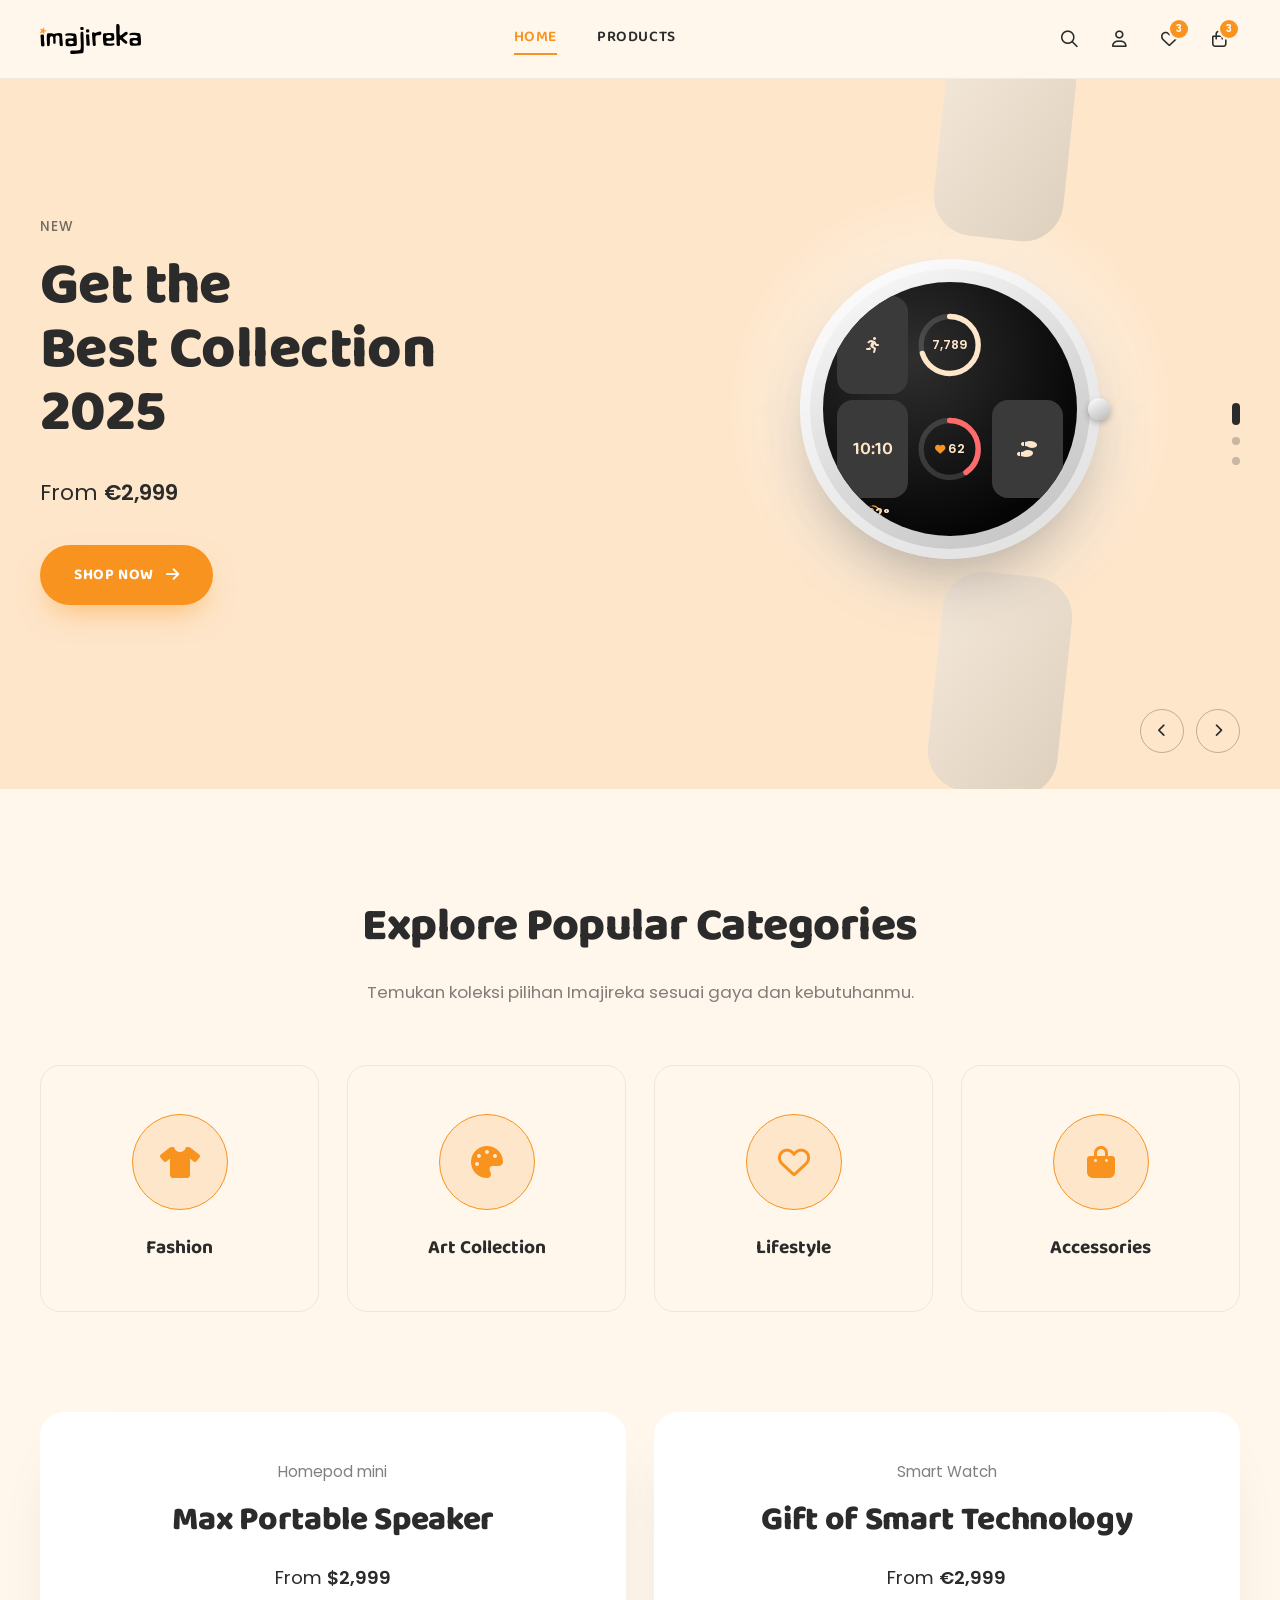
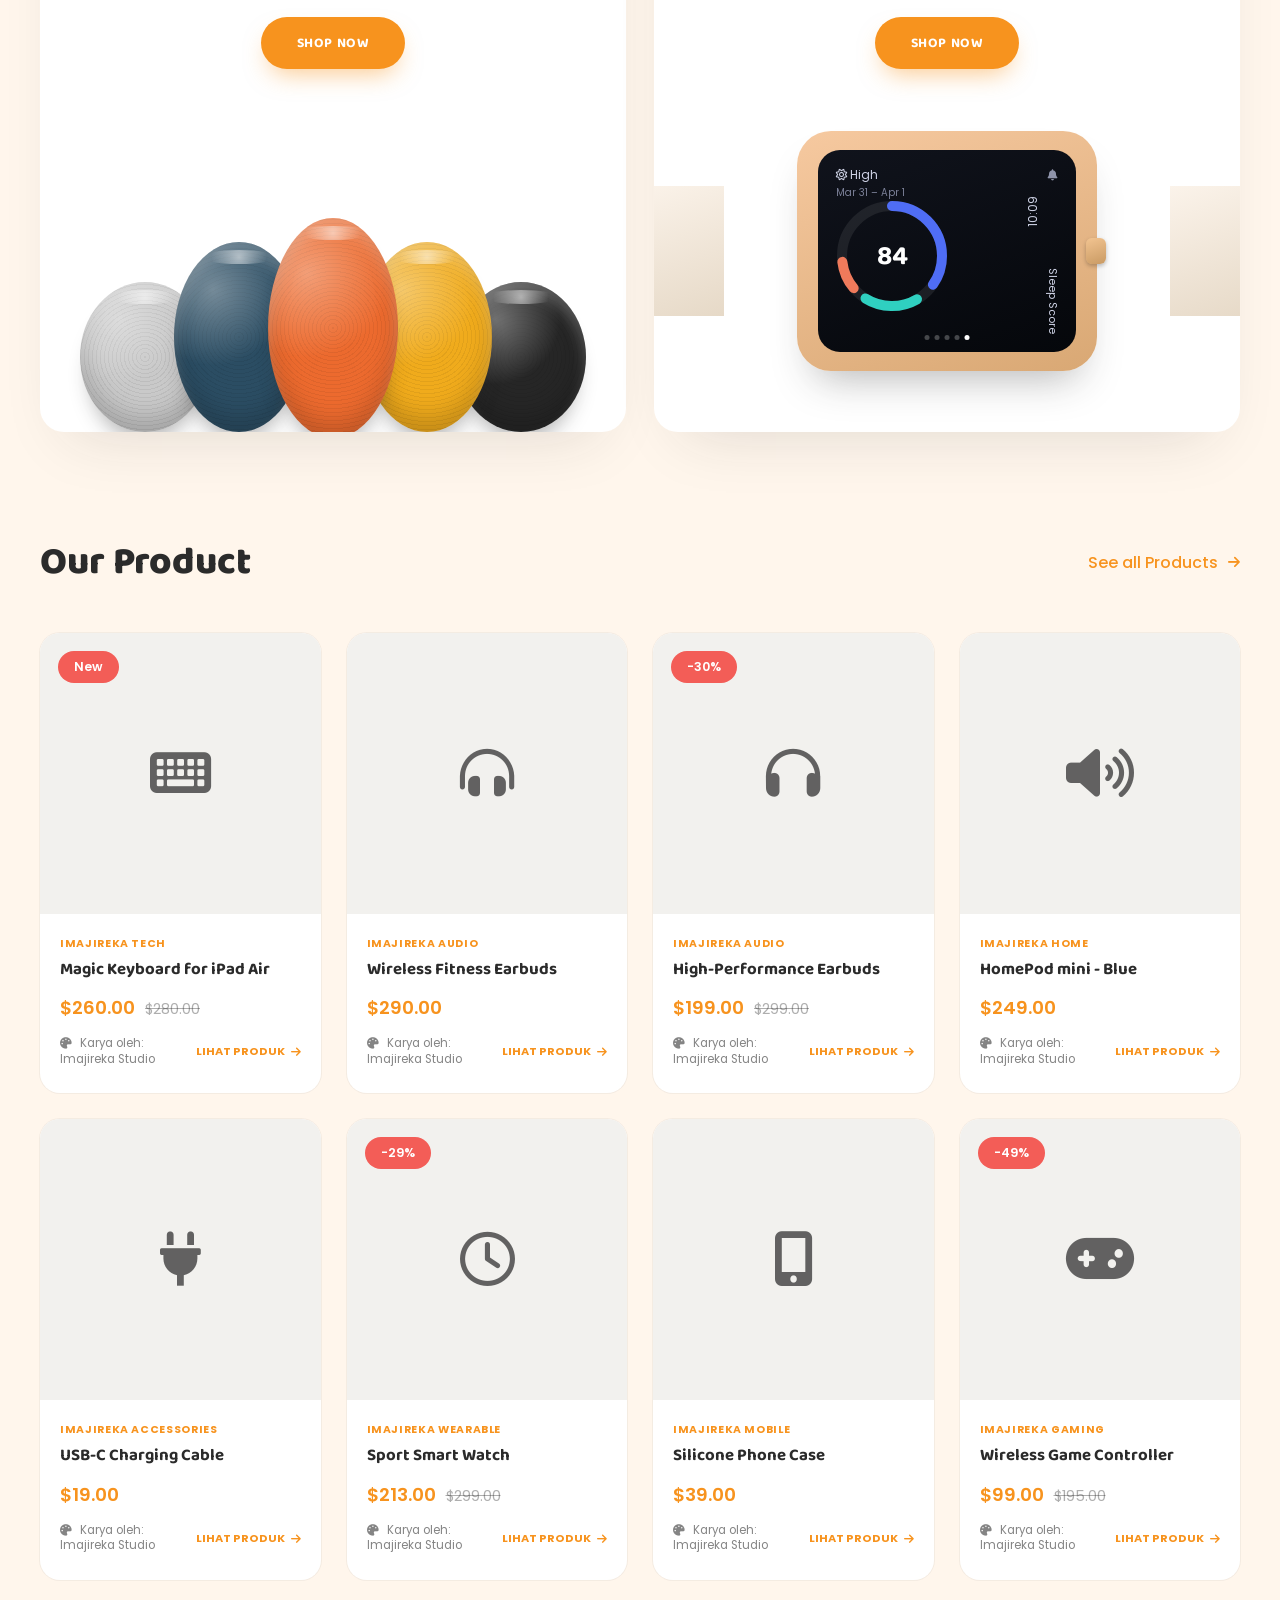
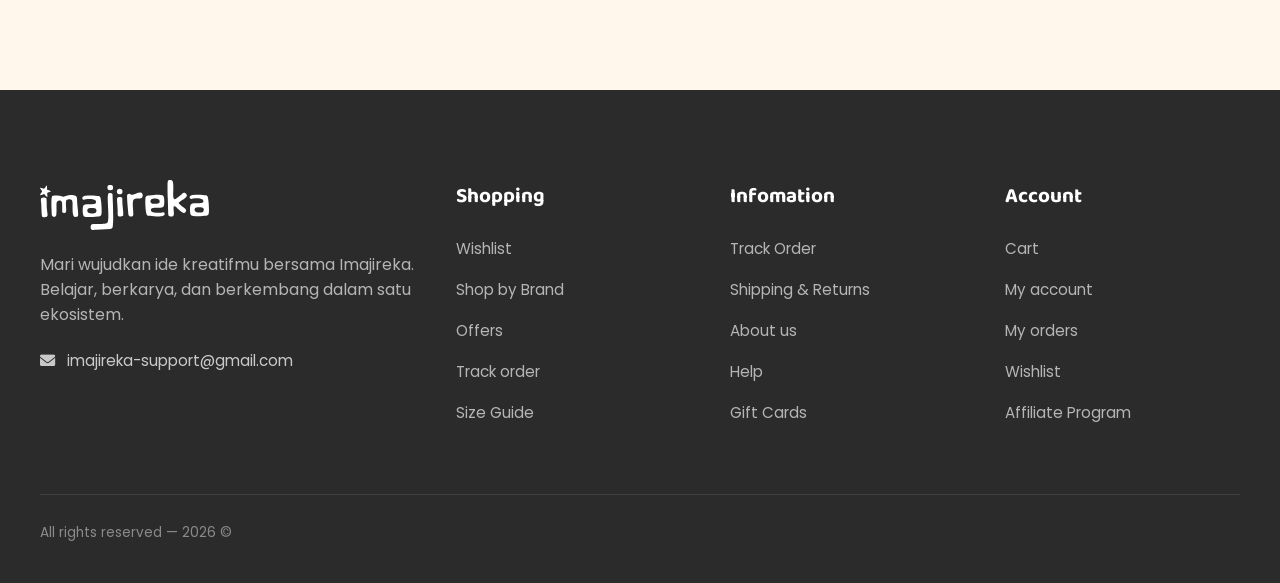
==== commit 629caed4: "added all product" ====
--- a/merchandise/index.html
+++ b/merchandise/index.html
@@ -615,7 +615,7 @@
         <div class="products-inner">
           <div class="products-head">
             <h2>Our Product</h2>
-            <a href="#" class="see-all">
+            <a href="all-products.html" class="see-all">
               See all Products
               <i class="fa-solid fa-arrow-right"></i>
             </a>
@@ -633,10 +633,15 @@
                 <i class="fa-solid fa-keyboard product-icon"></i>
               </div>
               <div class="product-info">
+                <span class="product-category">Imajireka Tech</span>
                 <h3>Magic Keyboard for iPad Air</h3>
                 <div class="product-price">
                   <span class="price-now">$260.00</span>
                   <span class="price-old">$280.00</span>
+                </div>
+                <div class="product-meta">
+                  <span class="product-author"><i class="fa-solid fa-palette"></i> Karya oleh: Imajireka Studio</span>
+                  <span class="product-view">Lihat Produk <i class="fa-solid fa-arrow-right"></i></span>
                 </div>
               </div>
             </a>
@@ -651,9 +656,14 @@
                 <i class="fa-solid fa-headphones-simple product-icon"></i>
               </div>
               <div class="product-info">
+                <span class="product-category">Imajireka Audio</span>
                 <h3>Wireless Fitness Earbuds</h3>
                 <div class="product-price">
                   <span class="price-now">$290.00</span>
+                </div>
+                <div class="product-meta">
+                  <span class="product-author"><i class="fa-solid fa-palette"></i> Karya oleh: Imajireka Studio</span>
+                  <span class="product-view">Lihat Produk <i class="fa-solid fa-arrow-right"></i></span>
                 </div>
               </div>
             </a>
@@ -669,10 +679,15 @@
                 <i class="fa-solid fa-headphones product-icon"></i>
               </div>
               <div class="product-info">
+                <span class="product-category">Imajireka Audio</span>
                 <h3>High-Performance Earbuds</h3>
                 <div class="product-price">
                   <span class="price-now">$199.00</span>
                   <span class="price-old">$299.00</span>
+                </div>
+                <div class="product-meta">
+                  <span class="product-author"><i class="fa-solid fa-palette"></i> Karya oleh: Imajireka Studio</span>
+                  <span class="product-view">Lihat Produk <i class="fa-solid fa-arrow-right"></i></span>
                 </div>
               </div>
             </a>
@@ -687,9 +702,14 @@
                 <i class="fa-solid fa-volume-high product-icon"></i>
               </div>
               <div class="product-info">
+                <span class="product-category">Imajireka Home</span>
                 <h3>HomePod mini - Blue</h3>
                 <div class="product-price">
                   <span class="price-now">$249.00</span>
+                </div>
+                <div class="product-meta">
+                  <span class="product-author"><i class="fa-solid fa-palette"></i> Karya oleh: Imajireka Studio</span>
+                  <span class="product-view">Lihat Produk <i class="fa-solid fa-arrow-right"></i></span>
                 </div>
               </div>
             </a>
@@ -704,9 +724,14 @@
                 <i class="fa-solid fa-plug product-icon"></i>
               </div>
               <div class="product-info">
+                <span class="product-category">Imajireka Accessories</span>
                 <h3>USB-C Charging Cable</h3>
                 <div class="product-price">
                   <span class="price-now">$19.00</span>
+                </div>
+                <div class="product-meta">
+                  <span class="product-author"><i class="fa-solid fa-palette"></i> Karya oleh: Imajireka Studio</span>
+                  <span class="product-view">Lihat Produk <i class="fa-solid fa-arrow-right"></i></span>
                 </div>
               </div>
             </a>
@@ -722,10 +747,15 @@
                 <i class="fa-regular fa-clock product-icon"></i>
               </div>
               <div class="product-info">
+                <span class="product-category">Imajireka Wearable</span>
                 <h3>Sport Smart Watch</h3>
                 <div class="product-price">
                   <span class="price-now">$213.00</span>
                   <span class="price-old">$299.00</span>
+                </div>
+                <div class="product-meta">
+                  <span class="product-author"><i class="fa-solid fa-palette"></i> Karya oleh: Imajireka Studio</span>
+                  <span class="product-view">Lihat Produk <i class="fa-solid fa-arrow-right"></i></span>
                 </div>
               </div>
             </a>
@@ -740,9 +770,14 @@
                 <i class="fa-solid fa-mobile-screen-button product-icon"></i>
               </div>
               <div class="product-info">
+                <span class="product-category">Imajireka Mobile</span>
                 <h3>Silicone Phone Case</h3>
                 <div class="product-price">
                   <span class="price-now">$39.00</span>
+                </div>
+                <div class="product-meta">
+                  <span class="product-author"><i class="fa-solid fa-palette"></i> Karya oleh: Imajireka Studio</span>
+                  <span class="product-view">Lihat Produk <i class="fa-solid fa-arrow-right"></i></span>
                 </div>
               </div>
             </a>
@@ -758,10 +793,15 @@
                 <i class="fa-solid fa-gamepad product-icon"></i>
               </div>
               <div class="product-info">
+                <span class="product-category">Imajireka Gaming</span>
                 <h3>Wireless Game Controller</h3>
                 <div class="product-price">
                   <span class="price-now">$99.00</span>
                   <span class="price-old">$195.00</span>
+                </div>
+                <div class="product-meta">
+                  <span class="product-author"><i class="fa-solid fa-palette"></i> Karya oleh: Imajireka Studio</span>
+                  <span class="product-view">Lihat Produk <i class="fa-solid fa-arrow-right"></i></span>
                 </div>
               </div>
             </a>
--- a/merchandise/css/style.css
+++ b/merchandise/css/style.css
@@ -1,9 +1,9 @@
 :root {
-  --cream: #FEE6CA;
-  --orange: #F7931E;
-  --dark: #2B2B2B;
-  --white: #FFFFFF;
-  --cream-soft: #FFF6EC;
+  --cream: #fee6ca;
+  --orange: #f7931e;
+  --dark: #2b2b2b;
+  --white: #ffffff;
+  --cream-soft: #fff6ec;
   --ring-track: rgba(43, 43, 43, 0.12);
 
   --font-display: "Baloo 2", sans-serif;
@@ -27,9 +27,19 @@
   -webkit-font-smoothing: antialiased;
 }
 
-a { text-decoration: none; color: inherit; }
-button { font-family: inherit; border: none; background: none; cursor: pointer; }
-ul { list-style: none; }
+a {
+  text-decoration: none;
+  color: inherit;
+}
+button {
+  font-family: inherit;
+  border: none;
+  background: none;
+  cursor: pointer;
+}
+ul {
+  list-style: none;
+}
 
 html {
   scroll-behavior: smooth;
@@ -129,7 +139,10 @@
   border-radius: 50%;
   color: var(--dark);
   font-size: 1.05rem;
-  transition: background 0.2s ease, color 0.2s ease, transform 0.2s ease;
+  transition:
+    background 0.2s ease,
+    color 0.2s ease,
+    transform 0.2s ease;
 }
 
 .icon-btn:hover {
@@ -233,7 +246,10 @@
   padding: 18px 34px;
   border-radius: 50px;
   box-shadow: 0 14px 30px -10px rgba(247, 147, 30, 0.55);
-  transition: transform 0.25s ease, box-shadow 0.25s ease, background 0.25s ease;
+  transition:
+    transform 0.25s ease,
+    box-shadow 0.25s ease,
+    background 0.25s ease;
 }
 
 .btn-primary i {
@@ -265,7 +281,11 @@
   width: 460px;
   height: 460px;
   border-radius: 50%;
-  background: radial-gradient(circle, rgba(255, 255, 255, 0.9) 0%, rgba(255, 255, 255, 0) 70%);
+  background: radial-gradient(
+    circle,
+    rgba(255, 255, 255, 0.9) 0%,
+    rgba(255, 255, 255, 0) 70%
+  );
   filter: blur(2px);
 }
 
@@ -280,8 +300,13 @@
 }
 
 @keyframes float {
-  0%, 100% { transform: translateY(0); }
-  50% { transform: translateY(-14px); }
+  0%,
+  100% {
+    transform: translateY(0);
+  }
+  50% {
+    transform: translateY(-14px);
+  }
 }
 
 .watch-band {
@@ -330,7 +355,7 @@
   height: 22px;
   background: linear-gradient(150deg, #fff, #b9b9b9);
   border-radius: 50%;
-  box-shadow: 0 3px 6px rgba(0,0,0,0.25);
+  box-shadow: 0 3px 6px rgba(0, 0, 0, 0.25);
   z-index: 3;
 }
 
@@ -529,7 +554,10 @@
   text-align: center;
   border: 1px solid rgba(43, 43, 43, 0.08);
   border-radius: 20px;
-  transition: transform 0.3s ease, box-shadow 0.3s ease, border-color 0.3s ease;
+  transition:
+    transform 0.3s ease,
+    box-shadow 0.3s ease,
+    border-color 0.3s ease;
 }
 
 .category-card:hover {
@@ -548,7 +576,9 @@
   font-size: 2rem;
   color: var(--orange);
   border: 1px solid var(--orange);
-  transition: transform 0.3s ease, background 0.3s ease;
+  transition:
+    transform 0.3s ease,
+    background 0.3s ease;
 }
 
 .category-card:hover .category-icon {
@@ -620,7 +650,9 @@
   margin-bottom: 26px;
 }
 
-.promo-price strong { font-weight: 600; }
+.promo-price strong {
+  font-weight: 600;
+}
 
 .btn-promo {
   padding: 15px 36px;
@@ -651,12 +683,22 @@
   position: relative;
   margin: 0 -18px;
   background-image:
-    radial-gradient(circle at 30% 25%, rgba(255,255,255,0.35), transparent 45%),
-    repeating-radial-gradient(circle at 50% 50%, rgba(0,0,0,0.06) 0, rgba(0,0,0,0.06) 1px, transparent 1px, transparent 4px);
+    radial-gradient(
+      circle at 30% 25%,
+      rgba(255, 255, 255, 0.35),
+      transparent 45%
+    ),
+    repeating-radial-gradient(
+      circle at 50% 50%,
+      rgba(0, 0, 0, 0.06) 0,
+      rgba(0, 0, 0, 0.06) 1px,
+      transparent 1px,
+      transparent 4px
+    );
   box-shadow:
-    inset 0 -14px 22px rgba(0,0,0,0.18),
-    inset 0 10px 14px rgba(255,255,255,0.25),
-    0 18px 20px -10px rgba(43,43,43,0.35);
+    inset 0 -14px 22px rgba(0, 0, 0, 0.18),
+    inset 0 10px 14px rgba(255, 255, 255, 0.25),
+    0 18px 20px -10px rgba(43, 43, 43, 0.35);
 }
 
 .speaker::before {
@@ -668,14 +710,44 @@
   width: 60%;
   height: 14px;
   border-radius: 50%;
-  background: radial-gradient(circle, rgba(255,255,255,0.55), rgba(255,255,255,0) 70%);
-}
-
-.speaker-gray   { background-color: #c9c9c9; height: 150px; align-self: flex-end; z-index: 1; }
-.speaker-blue   { background-color: #2b4d63; height: 190px; align-self: flex-end; z-index: 2; }
-.speaker-orange { background-color: #ec6a2e; height: 220px; align-self: flex-end; z-index: 4; transform: translateY(6px); }
-.speaker-yellow { background-color: #f0ab1c; height: 190px; align-self: flex-end; z-index: 3; }
-.speaker-black  { background-color: #262626; height: 150px; align-self: flex-end; z-index: 1; }
+  background: radial-gradient(
+    circle,
+    rgba(255, 255, 255, 0.55),
+    rgba(255, 255, 255, 0) 70%
+  );
+}
+
+.speaker-gray {
+  background-color: #c9c9c9;
+  height: 150px;
+  align-self: flex-end;
+  z-index: 1;
+}
+.speaker-blue {
+  background-color: #2b4d63;
+  height: 190px;
+  align-self: flex-end;
+  z-index: 2;
+}
+.speaker-orange {
+  background-color: #ec6a2e;
+  height: 220px;
+  align-self: flex-end;
+  z-index: 4;
+  transform: translateY(6px);
+}
+.speaker-yellow {
+  background-color: #f0ab1c;
+  height: 190px;
+  align-self: flex-end;
+  z-index: 3;
+}
+.speaker-black {
+  background-color: #262626;
+  height: 150px;
+  align-self: flex-end;
+  z-index: 1;
+}
 
 /* ---- Smartwatch illustration (versi kedua, beda dari hero) ---- */
 .smartwatch-visual {
@@ -693,7 +765,7 @@
   align-items: center;
   justify-content: center;
   z-index: 2;
-  box-shadow: 0 24px 40px -18px rgba(43,43,43,0.35);
+  box-shadow: 0 24px 40px -18px rgba(43, 43, 43, 0.35);
 }
 
 .sw-crown {
@@ -705,7 +777,7 @@
   height: 26px;
   border-radius: 6px;
   background: linear-gradient(160deg, #f2c491, #c99a63);
-  box-shadow: 0 2px 4px rgba(0,0,0,0.25);
+  box-shadow: 0 2px 4px rgba(0, 0, 0, 0.25);
 }
 
 .sw-screen {
@@ -728,8 +800,12 @@
   color: #cfd3e6;
 }
 
-.sw-status-row i { font-size: 0.7rem; }
-.sw-bell { color: #8f94ab; }
+.sw-status-row i {
+  font-size: 0.7rem;
+}
+.sw-bell {
+  color: #8f94ab;
+}
 
 .sw-date-sub {
   display: block;
@@ -754,7 +830,7 @@
 
 .sw-ring-track {
   fill: none;
-  stroke: rgba(255,255,255,0.08);
+  stroke: rgba(255, 255, 255, 0.08);
   stroke-width: 10;
 }
 
@@ -765,9 +841,22 @@
   stroke-dasharray: 314;
 }
 
-.sw-ring-blue  { stroke: #4f6df5; stroke-dashoffset: 205; }
-.sw-ring-teal  { stroke: #2fd0c0; stroke-dashoffset: 260; transform-origin: 60px 60px; transform: rotate(150deg); }
-.sw-ring-coral { stroke: #ef7a5b; stroke-dashoffset: 285; transform-origin: 60px 60px; transform: rotate(230deg); }
+.sw-ring-blue {
+  stroke: #4f6df5;
+  stroke-dashoffset: 205;
+}
+.sw-ring-teal {
+  stroke: #2fd0c0;
+  stroke-dashoffset: 260;
+  transform-origin: 60px 60px;
+  transform: rotate(150deg);
+}
+.sw-ring-coral {
+  stroke: #ef7a5b;
+  stroke-dashoffset: 285;
+  transform-origin: 60px 60px;
+  transform: rotate(230deg);
+}
 
 .sw-ring-value {
   position: absolute;
@@ -812,7 +901,7 @@
   width: 5px;
   height: 5px;
   border-radius: 50%;
-  background: rgba(255,255,255,0.25);
+  background: rgba(255, 255, 255, 0.25);
 }
 
 .sw-dots span.on {
@@ -874,13 +963,22 @@
   font-size: 1rem;
   color: var(--orange);
   white-space: nowrap;
-  transition: gap 0.25s ease, color 0.25s ease;
-}
-
-.see-all i { font-size: 0.85rem; transition: transform 0.25s ease; }
-
-.see-all:hover { color: #e07600; }
-.see-all:hover i { transform: translateX(4px); }
+  transition:
+    gap 0.25s ease,
+    color 0.25s ease;
+}
+
+.see-all i {
+  font-size: 0.85rem;
+  transition: transform 0.25s ease;
+}
+
+.see-all:hover {
+  color: #e07600;
+}
+.see-all:hover i {
+  transform: translateX(4px);
+}
 
 .product-grid {
   display: grid;
@@ -895,7 +993,9 @@
   display: flex;
   flex-direction: column;
   box-shadow: 0 0 0 1px rgba(43, 43, 43, 0.05);
-  transition: transform 0.3s ease, box-shadow 0.3s ease;
+  transition:
+    transform 0.3s ease,
+    box-shadow 0.3s ease;
 }
 
 .product-card:hover {
@@ -906,7 +1006,7 @@
 .product-thumb {
   position: relative;
   aspect-ratio: 1 / 1;
-  background: #F2F1EE;
+  background: #f2f1ee;
   display: flex;
   align-items: center;
   justify-content: center;
@@ -930,8 +1030,12 @@
   border-radius: 30px;
 }
 
-.badge-new  { background: #ef5d55; }
-.badge-sale { background: #ef5d55; }
+.badge-new {
+  background: #f7931e;
+}
+.badge-sale {
+  background: #f7931e;
+}
 
 .product-info {
   padding: 22px 20px 26px;
@@ -1043,7 +1147,9 @@
   font-size: 0.95rem;
   font-weight: 400;
   color: rgba(255, 255, 255, 0.65);
-  transition: color 0.2s ease, transform 0.2s ease;
+  transition:
+    color 0.2s ease,
+    transform 0.2s ease;
   width: fit-content;
 }
 
@@ -1065,8 +1171,12 @@
 
 /* ===================== RESPONSIVE ===================== */
 @media (max-width: 960px) {
-  .main-nav { display: none; }
-  .menu-toggle { display: flex; }
+  .main-nav {
+    display: none;
+  }
+  .menu-toggle {
+    display: flex;
+  }
 
   .hero-inner {
     grid-template-columns: 1fr;
@@ -1075,57 +1185,152 @@
     justify-items: center;
   }
 
-  .hero-text { max-width: 100%; }
-  .hero-visual { min-height: 340px; margin-top: 20px; }
-  .watch { width: 300px; height: 300px; }
-  .watch-case { width: 220px; height: 220px; }
-  .watch-screen { width: 186px; height: 186px; }
-  .hero-dots { right: 16px; }
-  .hero-arrows { right: 16px; bottom: 20px; }
-
-  .categories { padding: 70px 24px; }
-  .category-grid { grid-template-columns: repeat(2, 1fr); }
-
-  .promo { padding: 0 24px 70px; }
-  .promo-grid { grid-template-columns: 1fr; }
-  .promo-card { min-height: 520px; padding: 40px 28px 0; }
-
-  .products { padding: 0 24px 80px; }
-  .product-grid { grid-template-columns: repeat(2, 1fr); }
-
-  .site-footer { padding: 70px 24px 30px; }
-  .footer-top { grid-template-columns: 1fr 1fr; row-gap: 46px; }
+  .hero-text {
+    max-width: 100%;
+  }
+  .hero-visual {
+    min-height: 340px;
+    margin-top: 20px;
+  }
+  .watch {
+    width: 300px;
+    height: 300px;
+  }
+  .watch-case {
+    width: 220px;
+    height: 220px;
+  }
+  .watch-screen {
+    width: 186px;
+    height: 186px;
+  }
+  .hero-dots {
+    right: 16px;
+  }
+  .hero-arrows {
+    right: 16px;
+    bottom: 20px;
+  }
+
+  .categories {
+    padding: 70px 24px;
+  }
+  .category-grid {
+    grid-template-columns: repeat(2, 1fr);
+  }
+
+  .promo {
+    padding: 0 24px 70px;
+  }
+  .promo-grid {
+    grid-template-columns: 1fr;
+  }
+  .promo-card {
+    min-height: 520px;
+    padding: 40px 28px 0;
+  }
+
+  .products {
+    padding: 0 24px 80px;
+  }
+  .product-grid {
+    grid-template-columns: repeat(2, 1fr);
+  }
+
+  .site-footer {
+    padding: 70px 24px 30px;
+  }
+  .footer-top {
+    grid-template-columns: 1fr 1fr;
+    row-gap: 46px;
+  }
 }
 
 @media (max-width: 560px) {
-  .header-inner { padding: 14px 20px; }
-  .logo span { font-size: 1.25rem; }
-  .header-icons .icon-btn:nth-child(2) { display: none; }
-  .hero-text h1 { font-size: 2.1rem; }
-  .hero-price { font-size: 1.1rem; }
-  .btn-primary { padding: 15px 26px; font-size: 0.85rem; }
-
-  .category-grid { grid-template-columns: 1fr; }
-  .category-card { padding: 36px 20px; }
-
-  .promo-card { min-height: 460px; padding: 32px 20px 0; }
-  .sw-body { width: 240px; height: 190px; }
-  .sw-screen { width: 200px; height: 156px; }
-  .speaker { width: 96px; height: 96px; margin: 0 -14px; }
-  .speaker-orange { height: 160px; }
-  .speaker-blue, .speaker-yellow { height: 140px; }
-  .speaker-gray, .speaker-black { height: 110px; }
-
-  .products-head { flex-direction: column; align-items: flex-start; gap: 10px; }
-  .product-grid { grid-template-columns: 1fr 1fr; gap: 16px; }
-  .product-icon { font-size: 2.4rem; }
-  .product-info { padding: 16px 14px 20px; }
-  .product-info h3 { font-size: 0.92rem; }
-
-  .footer-top { grid-template-columns: 1fr; row-gap: 40px; padding-bottom: 50px; }
-  .site-footer { padding: 56px 20px 26px; }
-}
-
+  .header-inner {
+    padding: 14px 20px;
+  }
+  .logo span {
+    font-size: 1.25rem;
+  }
+  .header-icons .icon-btn:nth-child(2) {
+    display: none;
+  }
+  .hero-text h1 {
+    font-size: 2.1rem;
+  }
+  .hero-price {
+    font-size: 1.1rem;
+  }
+  .btn-primary {
+    padding: 15px 26px;
+    font-size: 0.85rem;
+  }
+
+  .category-grid {
+    grid-template-columns: 1fr;
+  }
+  .category-card {
+    padding: 36px 20px;
+  }
+
+  .promo-card {
+    min-height: 460px;
+    padding: 32px 20px 0;
+  }
+  .sw-body {
+    width: 240px;
+    height: 190px;
+  }
+  .sw-screen {
+    width: 200px;
+    height: 156px;
+  }
+  .speaker {
+    width: 96px;
+    height: 96px;
+    margin: 0 -14px;
+  }
+  .speaker-orange {
+    height: 160px;
+  }
+  .speaker-blue,
+  .speaker-yellow {
+    height: 140px;
+  }
+  .speaker-gray,
+  .speaker-black {
+    height: 110px;
+  }
+
+  .products-head {
+    flex-direction: column;
+    align-items: flex-start;
+    gap: 10px;
+  }
+  .product-grid {
+    grid-template-columns: 1fr 1fr;
+    gap: 16px;
+  }
+  .product-icon {
+    font-size: 2.4rem;
+  }
+  .product-info {
+    padding: 16px 14px 20px;
+  }
+  .product-info h3 {
+    font-size: 0.92rem;
+  }
+
+  .footer-top {
+    grid-template-columns: 1fr;
+    row-gap: 40px;
+    padding-bottom: 50px;
+  }
+  .site-footer {
+    padding: 56px 20px 26px;
+  }
+}
 
 /* ===================== LOGIN MODAL ===================== */
 body.login-open {
@@ -1143,7 +1348,9 @@
   visibility: hidden;
   opacity: 0;
   pointer-events: none;
-  transition: opacity 0.25s ease, visibility 0.25s ease;
+  transition:
+    opacity 0.25s ease,
+    visibility 0.25s ease;
 }
 
 .login-modal.active {
@@ -1190,7 +1397,10 @@
   justify-content: center;
   color: rgba(43, 43, 43, 0.55);
   font-size: 1.1rem;
-  transition: background 0.2s ease, color 0.2s ease, transform 0.2s ease;
+  transition:
+    background 0.2s ease,
+    color 0.2s ease,
+    transform 0.2s ease;
 }
 
 .login-close:hover {
@@ -1261,7 +1471,9 @@
   color: var(--dark);
   font-family: var(--font-body);
   font-size: 0.9rem;
-  transition: border-color 0.2s ease, box-shadow 0.2s ease;
+  transition:
+    border-color 0.2s ease,
+    box-shadow 0.2s ease;
 }
 
 .form-group input::placeholder {
@@ -1332,7 +1544,9 @@
   border-radius: 5px;
   position: relative;
   flex-shrink: 0;
-  transition: background 0.2s ease, border-color 0.2s ease;
+  transition:
+    background 0.2s ease,
+    border-color 0.2s ease;
 }
 
 .remember-me input:checked + .custom-checkbox {
@@ -1371,7 +1585,11 @@
   font-family: var(--font-display);
   font-size: 1rem;
   font-weight: 700;
-  transition: transform 0.2s ease, background 0.2s ease, border-color 0.2s ease, box-shadow 0.2s ease;
+  transition:
+    transform 0.2s ease,
+    background 0.2s ease,
+    border-color 0.2s ease,
+    box-shadow 0.2s ease;
 }
 
 .login-submit {
@@ -1434,7 +1652,10 @@
   justify-content: center;
   font-size: 1.05rem;
   color: var(--dark);
-  transition: transform 0.2s ease, background 0.2s ease, color 0.2s ease;
+  transition:
+    transform 0.2s ease,
+    background 0.2s ease,
+    color 0.2s ease;
 }
 
 .social-btn:hover {
@@ -1536,7 +1757,9 @@
   visibility: hidden;
   opacity: 0;
   pointer-events: none;
-  transition: opacity 0.25s ease, visibility 0.25s ease;
+  transition:
+    opacity 0.25s ease,
+    visibility 0.25s ease;
 }
 
 .wishlist-modal.active {
@@ -1583,7 +1806,10 @@
   justify-content: center;
   color: rgba(43, 43, 43, 0.55);
   font-size: 1.05rem;
-  transition: background 0.2s ease, color 0.2s ease, transform 0.2s ease;
+  transition:
+    background 0.2s ease,
+    color 0.2s ease,
+    transform 0.2s ease;
 }
 
 .wishlist-close:hover {
@@ -1634,7 +1860,9 @@
 .wishlist-table-head,
 .wishlist-item {
   display: grid;
-  grid-template-columns: 42px minmax(240px, 1.8fr) minmax(120px, 1fr) minmax(110px, 0.9fr) minmax(130px, 0.9fr);
+  grid-template-columns:
+    42px minmax(240px, 1.8fr) minmax(120px, 1fr) minmax(110px, 0.9fr)
+    minmax(130px, 0.9fr);
   align-items: center;
   column-gap: 20px;
 }
@@ -1668,7 +1896,9 @@
   color: rgba(43, 43, 43, 0.5);
   font-size: 0.75rem;
   border-radius: 50%;
-  transition: background 0.2s ease, color 0.2s ease;
+  transition:
+    background 0.2s ease,
+    color 0.2s ease;
 }
 
 .wishlist-remove:hover {
@@ -1766,7 +1996,9 @@
   font-family: var(--font-display);
   font-size: 0.78rem;
   font-weight: 700;
-  transition: transform 0.2s ease, background 0.2s ease;
+  transition:
+    transform 0.2s ease,
+    background 0.2s ease;
 }
 
 .wishlist-add:hover {
@@ -1825,7 +2057,9 @@
   font-family: var(--font-display);
   font-size: 0.8rem;
   font-weight: 700;
-  transition: background 0.2s ease, transform 0.2s ease;
+  transition:
+    background 0.2s ease,
+    transform 0.2s ease;
 }
 
 .wishlist-shop:hover {
@@ -1953,7 +2187,6 @@
   }
 }
 
-
 /* ===================== CART MODAL ===================== */
 body.cart-open {
   overflow: hidden;
@@ -1970,7 +2203,9 @@
   visibility: hidden;
   opacity: 0;
   pointer-events: none;
-  transition: opacity 0.25s ease, visibility 0.25s ease;
+  transition:
+    opacity 0.25s ease,
+    visibility 0.25s ease;
 }
 
 .cart-modal.active {
@@ -2017,7 +2252,10 @@
   justify-content: center;
   color: rgba(43, 43, 43, 0.55);
   font-size: 1.05rem;
-  transition: background 0.2s ease, color 0.2s ease, transform 0.2s ease;
+  transition:
+    background 0.2s ease,
+    color 0.2s ease,
+    transform 0.2s ease;
 }
 
 .cart-close:hover {
@@ -2151,7 +2389,9 @@
   justify-content: center;
   border-radius: 8px;
   color: rgba(43, 43, 43, 0.45);
-  transition: background 0.2s ease, color 0.2s ease;
+  transition:
+    background 0.2s ease,
+    color 0.2s ease;
 }
 
 .cart-remove:hover {
@@ -2181,7 +2421,9 @@
   justify-content: center;
   color: var(--dark);
   font-size: 0.6rem;
-  transition: color 0.2s ease, transform 0.2s ease;
+  transition:
+    color 0.2s ease,
+    transform 0.2s ease;
 }
 
 .cart-quantity button:hover {
@@ -2306,7 +2548,9 @@
   font-family: var(--font-display);
   font-size: 0.72rem;
   font-weight: 700;
-  transition: background 0.2s ease, transform 0.2s ease;
+  transition:
+    background 0.2s ease,
+    transform 0.2s ease;
 }
 
 .cart-promo > button:hover {
@@ -2340,7 +2584,10 @@
   font-family: var(--font-display);
   font-size: 0.82rem;
   font-weight: 700;
-  transition: background 0.2s ease, transform 0.2s ease, box-shadow 0.2s ease;
+  transition:
+    background 0.2s ease,
+    transform 0.2s ease,
+    box-shadow 0.2s ease;
 }
 
 .cart-checkout:hover {
@@ -2395,7 +2642,9 @@
   font-family: var(--font-display);
   font-size: 0.8rem;
   font-weight: 700;
-  transition: background 0.2s ease, transform 0.2s ease;
+  transition:
+    background 0.2s ease,
+    transform 0.2s ease;
 }
 
 .cart-shop:hover {
@@ -2588,7 +2837,9 @@
   font-weight: 600;
   color: rgba(43, 43, 43, 0.72);
   background: transparent;
-  transition: color 0.2s ease, background 0.2s ease;
+  transition:
+    color 0.2s ease,
+    background 0.2s ease;
 }
 
 .back-to-login:hover {
@@ -2626,7 +2877,6 @@
 .login-message.error {
   color: #d94a3a;
 }
-
 
 /* ===================== PRODUCT QUICK VIEW MODAL ===================== */
 body.product-open {
@@ -2644,7 +2894,9 @@
   visibility: hidden;
   opacity: 0;
   pointer-events: none;
-  transition: opacity 0.25s ease, visibility 0.25s ease;
+  transition:
+    opacity 0.25s ease,
+    visibility 0.25s ease;
 }
 
 .product-modal.active {
@@ -2692,7 +2944,10 @@
   display: flex;
   align-items: center;
   justify-content: center;
-  transition: background 0.2s ease, color 0.2s ease, transform 0.2s ease;
+  transition:
+    background 0.2s ease,
+    color 0.2s ease,
+    transform 0.2s ease;
 }
 
 .product-modal-close:hover {
@@ -2926,7 +3181,10 @@
   font-family: var(--font-body);
   font-size: 0.78rem;
   border-radius: 4px;
-  transition: border-color 0.2s ease, background 0.2s ease, color 0.2s ease;
+  transition:
+    border-color 0.2s ease,
+    background 0.2s ease,
+    color 0.2s ease;
 }
 
 .product-size-btn:hover,
@@ -2983,7 +3241,9 @@
   height: 36px;
   border-radius: 50%;
   color: var(--dark);
-  transition: background 0.2s ease, color 0.2s ease;
+  transition:
+    background 0.2s ease,
+    color 0.2s ease;
 }
 
 .product-quantity button:hover {
@@ -3007,7 +3267,10 @@
   font-family: var(--font-display);
   font-weight: 700;
   font-size: 0.9rem;
-  transition: transform 0.2s ease, background 0.2s ease, box-shadow 0.2s ease;
+  transition:
+    transform 0.2s ease,
+    background 0.2s ease,
+    box-shadow 0.2s ease;
 }
 
 .product-add-cart:hover,
@@ -3025,7 +3288,10 @@
   background: var(--white);
   color: var(--dark);
   font-size: 1.05rem;
-  transition: border-color 0.2s ease, color 0.2s ease, background 0.2s ease;
+  transition:
+    border-color 0.2s ease,
+    color 0.2s ease,
+    background 0.2s ease;
 }
 
 .product-action-circle:hover,
@@ -3054,7 +3320,9 @@
   color: var(--dark);
   font-family: var(--font-body);
   font-size: 0.86rem;
-  transition: color 0.2s ease, gap 0.2s ease;
+  transition:
+    color 0.2s ease,
+    gap 0.2s ease;
 }
 
 .product-details-link:hover {
@@ -3152,7 +3420,6 @@
   }
 }
 
-
 /* ===================== SEARCH MODAL ===================== */
 
 body.search-open {
@@ -3170,7 +3437,9 @@
   visibility: hidden;
   opacity: 0;
   pointer-events: none;
-  transition: opacity 0.25s ease, visibility 0.25s ease;
+  transition:
+    opacity 0.25s ease,
+    visibility 0.25s ease;
 }
 
 .search-modal.active {
@@ -3218,7 +3487,10 @@
   background: var(--cream-soft);
   color: var(--dark);
   font-size: 1rem;
-  transition: background 0.2s ease, color 0.2s ease, transform 0.2s ease;
+  transition:
+    background 0.2s ease,
+    color 0.2s ease,
+    transform 0.2s ease;
 }
 
 .search-close:hover {
@@ -3266,7 +3538,10 @@
   border: 1.5px solid rgba(43, 43, 43, 0.14);
   border-radius: 14px;
   background: var(--cream-soft);
-  transition: border-color 0.2s ease, box-shadow 0.2s ease, background 0.2s ease;
+  transition:
+    border-color 0.2s ease,
+    box-shadow 0.2s ease,
+    background 0.2s ease;
 }
 
 .search-form:focus-within {
@@ -3312,7 +3587,10 @@
   font-size: 0.75rem;
   opacity: 0;
   pointer-events: none;
-  transition: opacity 0.2s ease, background 0.2s ease, color 0.2s ease;
+  transition:
+    opacity 0.2s ease,
+    background 0.2s ease,
+    color 0.2s ease;
 }
 
 .search-clear.visible {
@@ -3370,7 +3648,11 @@
   color: rgba(43, 43, 43, 0.7);
   font-family: var(--font-body);
   font-size: 0.74rem;
-  transition: background 0.2s ease, border-color 0.2s ease, color 0.2s ease, transform 0.2s ease;
+  transition:
+    background 0.2s ease,
+    border-color 0.2s ease,
+    color 0.2s ease,
+    transform 0.2s ease;
 }
 
 .search-tag:hover {
@@ -3400,7 +3682,10 @@
   border-radius: 14px;
   background: transparent;
   text-align: left;
-  transition: background 0.2s ease, border-color 0.2s ease, transform 0.2s ease;
+  transition:
+    background 0.2s ease,
+    border-color 0.2s ease,
+    transform 0.2s ease;
 }
 
 .search-result-item:hover {
@@ -3462,7 +3747,10 @@
   align-items: center;
   justify-content: center;
   color: rgba(43, 43, 43, 0.55);
-  transition: background 0.2s ease, color 0.2s ease, transform 0.2s ease;
+  transition:
+    background 0.2s ease,
+    color 0.2s ease,
+    transform 0.2s ease;
 }
 
 .search-result-item:hover .search-result-arrow {
@@ -3559,7 +3847,6 @@
     font-size: 0.86rem;
   }
 }
-
 
 /* ===================== MOBILE BOTTOM NAVIGATION ===================== */
 
@@ -3755,7 +4042,6 @@
   }
 }
 
-
 /* ===================== TABLET MENU ===================== */
 .tablet-menu-panel {
   display: none;
@@ -3784,7 +4070,10 @@
     height: 42px;
     border-radius: 50%;
     cursor: pointer;
-    transition: background 0.2s ease, color 0.2s ease, transform 0.2s ease;
+    transition:
+      background 0.2s ease,
+      color 0.2s ease,
+      transform 0.2s ease;
   }
 
   .menu-toggle:hover,
@@ -3814,7 +4103,10 @@
     visibility: hidden;
     pointer-events: none;
     transform: translateY(-8px);
-    transition: opacity 0.2s ease, visibility 0.2s ease, transform 0.2s ease;
+    transition:
+      opacity 0.2s ease,
+      visibility 0.2s ease,
+      transform 0.2s ease;
   }
 
   .tablet-menu-panel.active {
@@ -3835,7 +4127,9 @@
     font-family: var(--font-display);
     font-size: 0.92rem;
     font-weight: 600;
-    transition: background 0.2s ease, color 0.2s ease;
+    transition:
+      background 0.2s ease,
+      color 0.2s ease;
   }
 
   .tablet-menu-link i {
@@ -3860,7 +4154,6 @@
     display: none !important;
   }
 }
-
 
 /* ===================== ACCOUNT POPUP ===================== */
 
@@ -4250,3 +4543,23 @@
     padding-right: 20px;
   }
 }
+
+
+/* ================= PRODUCT CARD — IMAJIREKA MERCH STYLE ================= */
+.product-card{background:var(--white);border-radius:20px;overflow:hidden;box-shadow:0 0 0 1px rgba(43,43,43,.05)}
+.product-card:hover{transform:translateY(-6px);box-shadow:0 26px 40px -22px rgba(43,43,43,.25)}
+.product-thumb{aspect-ratio:1/1;min-height:0;background:#f2f1ee}
+.product-icon{font-size:3.4rem;color:var(--dark);opacity:.72}
+.product-badge{top:18px;left:18px;padding:7px 16px;border-radius:999px;background:#f35d57;color:#fff;font-size:.78rem}
+.badge-new,.badge-sale{background:#f35d57}
+.product-info{padding:22px 20px 26px}
+.product-category{display:block;margin-bottom:7px;color:var(--orange);font-family:var(--font-body);font-size:.67rem;font-weight:700;text-transform:uppercase;letter-spacing:.06em}
+.product-info h3{margin-bottom:14px;font-size:1.05rem;line-height:1.3}
+.product-price{display:flex;align-items:baseline;gap:10px}
+.price-now{font-size:1.15rem}
+.price-old{color:rgba(43,43,43,.38);font-size:.9rem}
+.product-meta{display:flex;align-items:center;justify-content:space-between;gap:12px;margin-top:15px}
+.product-author{min-width:0;color:rgba(43,43,43,.58);font-family:var(--font-body);font-size:.72rem;line-height:1.35}
+.product-author i{margin-right:5px}
+.product-view{flex-shrink:0;display:inline-flex;align-items:center;gap:6px;color:var(--orange);font-family:var(--font-body);font-size:.7rem;font-weight:700;text-transform:uppercase;white-space:nowrap}
+@media(max-width:700px){.product-meta{align-items:flex-start;flex-direction:column}.product-view{margin-top:1px}}
